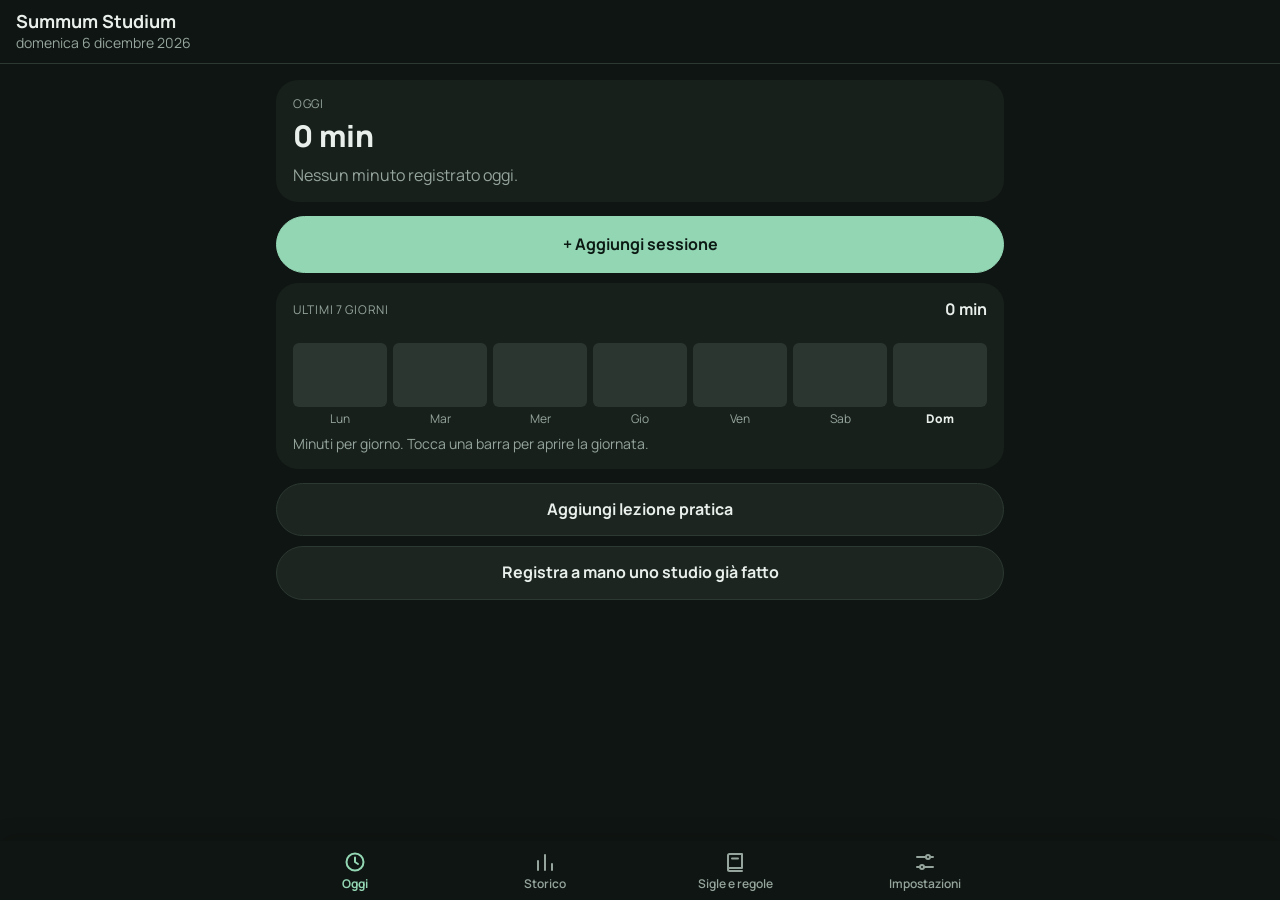
==== docs/index.html @ f5657cab "3.7.1: Chopin, Studio op. 25 n. 7 (9 frammenti nuovi con analisi); via metrica e priorità dall'inter" ====
<!doctype html>
<html lang="it" data-theme="scuro" data-stile="salvia">
<head>
<meta charset="utf-8">
<meta name="viewport" content="width=device-width, initial-scale=1, viewport-fit=cover">
<meta name="theme-color" content="#0f1216">
<meta name="mobile-web-app-capable" content="yes">
<meta name="apple-mobile-web-app-capable" content="yes">
<meta name="apple-mobile-web-app-status-bar-style" content="black-translucent">
<meta name="apple-mobile-web-app-title" content="Circuiti">
<meta name="description" content="Summum Studium: guida e registro dello studio al pianoforte a micro-circuiti.">
<link rel="manifest" href="manifest.webmanifest">
<link rel="icon" type="image/png" href="icon-192.png">
<link rel="apple-touch-icon" href="apple-touch-icon.png">
<title>Summum Studium</title>
<style>
@font-face{font-family:"Inter";font-style:normal;font-weight:100 900;font-display:swap;src:url([data-uri]) format("woff2")}
@font-face{font-family:"Source Serif 4";font-style:normal;font-weight:200 900;font-display:swap;src:url([data-uri]) format("woff2")}
@font-face{font-family:"Manrope";font-style:normal;font-weight:200 800;font-display:swap;src:url([data-uri]) format("woff2")}
@font-face{font-family:"Fraunces";font-style:normal;font-weight:100 900;font-display:swap;src:url([data-uri]) format("woff2")}
:root{
  --bg:#0f1216; --bg2:#171b21; --card:#1c2128; --line:#2c333d; --text:#eef1f5; --muted:#9aa4b2;
  --accent:#f2b84b; --accent-ink:#1a1405; --ok:#52c48a; --bad:#ef6b6b; --sig:#7cc4ff; --bb:#f2b84b;
  --shadow:0 10px 30px rgba(0,0,0,.45);
  color-scheme:dark;
}
:root[data-theme="chiaro"]{
  --bg:#f6f4ef; --bg2:#ffffff; --card:#ffffff; --line:#d9d4c9; --text:#14161a; --muted:#5d6470;
  --accent:#9a5b00; --accent-ink:#ffffff; --ok:#1d7a4a; --bad:#b42323; --sig:#0b5cad; --bb:#8a4b00;
  --shadow:0 10px 30px rgba(0,0,0,.15);
  color-scheme:light;
}
html{font-size:17px}
html[data-testo="grande"]{font-size:19px}
html[data-testo="molto"]{font-size:21px}
*{box-sizing:border-box}
body{margin:0;background:var(--bg);color:var(--text);font-family:system-ui,-apple-system,"Segoe UI",Roboto,sans-serif;line-height:1.45;-webkit-text-size-adjust:100%;overscroll-behavior-y:none}
button,input,select,textarea{font:inherit;color:inherit}
button{cursor:pointer}
h1,h2,h3,h4{margin:0;line-height:1.25}
.wrap{max-width:760px;margin:0 auto;padding:16px 16px calc(120px + env(safe-area-inset-bottom))}
.top{position:sticky;top:0;z-index:5;background:var(--bg);border-bottom:1px solid var(--line);padding:calc(10px + env(safe-area-inset-top)) 16px 10px;display:flex;align-items:center;gap:10px}
.top h1{font-size:var(--t-lg);flex:1}
.top .back{background:none;border:0;font-size:var(--t-2xl);padding:4px 10px 4px 0;line-height:1}
.sub{color:var(--muted);font-size:var(--t-sm)}
.muted{color:var(--muted)}
.small{font-size:var(--t-sm)}
.card{background:var(--card);border:1px solid var(--line);border-radius:14px;padding:14px 16px;margin:0 0 14px}
.label{font-size:var(--t-xs);text-transform:uppercase;letter-spacing:.06em;color:var(--muted)}
.big{font-size:var(--t-3xl);font-weight:700;margin:2px 0 6px}
.kv{list-style:none;margin:0;padding:0}
.kv li{display:flex;justify-content:space-between;gap:12px;padding:6px 0;border-top:1px solid var(--line)}
.kv li:first-child{border-top:0}
.btn{display:block;width:100%;border:1px solid var(--line);background:var(--bg2);border-radius:12px;padding:14px 16px;font-size:var(--t-md);font-weight:600;text-align:center;margin:0 0 10px}
.btn.primary{background:var(--accent);color:var(--accent-ink);border-color:var(--accent)}
.btn.xl{padding:18px 16px;font-size:var(--t-md)}
.btn.danger{color:var(--bad);border-color:var(--bad)}
.btn.inline{display:inline-block;width:auto;padding:10px 14px;margin:0 8px 8px 0}
.btn:disabled{opacity:.45}
.grid2{display:grid;grid-template-columns:1fr 1fr;gap:10px}
.grid2 .btn{margin:0}
.link{background:none;border:0;color:var(--sig);padding:6px 0;text-decoration:underline;text-underline-offset:3px}
.pill{font-size:var(--t-xs);border:1px solid var(--line);border-radius:99px;padding:2px 9px;color:var(--muted);white-space:nowrap}
.tag{display:inline-block;font-size:var(--t-xs);border:1px solid var(--line);border-radius:6px;padding:0 6px;margin-left:6px;color:var(--muted);vertical-align:middle}
.hint{border-left:3px solid var(--accent);padding:8px 12px;background:var(--bg2);border-radius:6px;margin:0 0 14px;font-size:var(--t-sm)}
/* testo catalogo */
.txt .line{display:block;margin:0 0 .45em}
.txt .line:last-child{margin-bottom:0}
.bb{color:var(--bb);font-weight:700;white-space:nowrap}
.sig{background:none;border:0;padding:0 1px;margin:0;color:var(--sig);font-weight:700;text-decoration:underline dotted;text-underline-offset:3px;font-size:inherit;line-height:inherit}
/* accordion */
details.acc{background:var(--card);border:1px solid var(--line);border-radius:14px;margin:0 0 14px;overflow:hidden}
details.acc>summary{list-style:none;display:flex;justify-content:space-between;align-items:center;gap:10px;padding:16px;font-weight:700;font-size:var(--t-md)}
details.acc>summary::-webkit-details-marker{display:none}
details.acc>summary::after{content:"▾";color:var(--muted);transition:transform .2s}
details.acc[open]>summary::after{transform:rotate(180deg)}
details.acc>summary .grow{flex:1}
.accbody{padding:0 12px 12px}
.prio{border-top:1px solid var(--line);padding:12px 4px 4px}
.prio h3{font-size:var(--t-md);display:flex;gap:10px;align-items:baseline}
.pn{display:inline-grid;place-items:center;min-width:1.7em;height:1.7em;border-radius:50%;background:var(--accent);color:var(--accent-ink);font-size:var(--t-sm);font-weight:800}
.why{margin:4px 0 8px;color:var(--muted);font-size:var(--t-sm)}
.fam{border:1px dashed var(--line);border-radius:10px;padding:6px 8px;margin:8px 0}
.famh{font-size:var(--t-sm);color:var(--muted);font-weight:600;padding:2px 2px 4px}
.frow{display:flex;align-items:stretch;gap:6px;border-radius:10px}
.frow+.frow{border-top:1px solid var(--line)}
.chk{display:grid;place-items:center;padding:0 6px}
.chk input{width:26px;height:26px;accent-color:var(--accent)}
.fbody{flex:1;text-align:left;background:none;border:0;padding:10px 4px}
.bat{color:var(--bb);margin-right:6px}
.todo{border-top:1px solid var(--line);padding:12px 4px}
details.sub2{border:1px solid var(--line);border-radius:10px;margin:0 0 10px;background:var(--bg2)}
details.sub2>summary{padding:10px 12px;font-weight:600;cursor:pointer}
details.sub2>div{padding:0 12px 12px}
/* sticky bottom bar */
.bar{position:fixed;left:0;right:0;bottom:0;z-index:6;background:var(--bg);border-top:1px solid var(--line);padding:10px 16px calc(10px + env(safe-area-inset-bottom))}
.bar .inner{max-width:760px;margin:0 auto}
.bar .btn{margin:0}
.row{display:flex;gap:10px}
.row>*{flex:1}
/* compose */
.circ{background:var(--card);border:1px solid var(--line);border-radius:14px;padding:12px;margin:0 0 14px}
.circh{display:flex;align-items:center;gap:10px;margin-bottom:8px}
.circh h3{flex:1}
.seg{display:inline-flex;border:1px solid var(--line);border-radius:10px;overflow:hidden}
.seg button{background:none;border:0;padding:8px 14px;font-weight:600}
.seg button.on{background:var(--accent);color:var(--accent-ink)}
.slot{display:flex;align-items:center;gap:8px;border-top:1px solid var(--line);padding:8px 0}
.slot .lab{font-weight:800;min-width:2.4em;color:var(--accent)}
.slot .nm{flex:1;min-width:0}
.slot .nm .t{display:block;font-size:var(--t-sm);color:var(--muted);white-space:nowrap;overflow:hidden;text-overflow:ellipsis}
.ib{background:var(--bg2);border:1px solid var(--line);border-radius:8px;min-width:38px;height:38px;font-size:var(--t-md)}
select.sel{background:var(--bg2);border:1px solid var(--line);border-radius:8px;padding:8px;max-width:100%}
/* run */
.runh{position:sticky;top:0;z-index:5;background:var(--bg);border-bottom:1px solid var(--line);padding:calc(8px + env(safe-area-inset-top)) 16px 8px}
.runh .l1{display:flex;align-items:center;gap:8px;font-weight:800;font-size:var(--t-md)}
.runh .l1 .grow{flex:1}
.runh .l2{font-size:var(--t-sm);color:var(--muted);margin-top:2px}
.runh .l3{font-size:var(--t-md);margin-top:1px}
.pos{display:flex;align-items:center;gap:6px;flex-wrap:wrap;margin-top:6px}
.chip{font-size:var(--t-xs);font-weight:700;border:1px solid var(--line);border-radius:6px;padding:1px 6px;color:var(--muted)}
.chip.done{background:var(--bg2);color:var(--text)}
.chip.cur{background:var(--accent);color:var(--accent-ink);border-color:var(--accent)}
.chip.drop{text-decoration:line-through;opacity:.5}
.dots{display:inline-flex;gap:5px;margin-left:auto}
.dot{width:12px;height:12px;border-radius:50%;border:2px solid var(--muted)}
.dot.done{background:var(--muted)}
.dot.cur{background:var(--accent);border-color:var(--accent)}
.timers{display:flex;align-items:center;gap:14px;margin-top:6px;font-variant-numeric:tabular-nums;font-size:var(--t-sm)}
.timers b{font-size:var(--t-md)}
.timers .paused{color:var(--bad)}
.repnum{font-size:var(--t-4xl);font-weight:800;line-height:1;margin:14px 0 4px;color:var(--accent)}
.repnum small{font-size:var(--t-sm);color:var(--muted);font-weight:600;margin-left:8px}
.instr{font-size:var(--t-xl);line-height:1.45;font-weight:500;margin:6px 0 16px}
.instr .vlabel{display:block;font-size:var(--t-xs);text-transform:uppercase;letter-spacing:.06em;color:var(--muted);margin:14px 0 4px;font-weight:600}
.diag{font-size:var(--t-md);color:var(--muted);margin:0 0 6px}
.toggles{display:flex;gap:10px;flex-wrap:wrap;margin:0 0 12px}
.tg{display:flex;align-items:center;gap:8px;border:1px solid var(--line);border-radius:10px;padding:10px 12px;background:var(--bg2);font-weight:600}
.tg input{width:22px;height:22px;accent-color:var(--accent)}
textarea,input[type=text],input[type=number],input[type=date]{width:100%;background:var(--bg2);border:1px solid var(--line);border-radius:10px;padding:12px;font-size:var(--t-md)}
textarea{min-height:80px;resize:vertical}
.fatto{font-size:var(--t-xl);padding:20px;border-radius:16px}
.sec{display:flex;gap:10px;margin-bottom:10px}
.sec .btn{margin:0;padding:10px;font-size:var(--t-sm)}
/* sheet & panel */
.ov{position:fixed;inset:0;background:rgba(0,0,0,.55);z-index:20;opacity:0;pointer-events:none;transition:opacity .2s}
.ov.on{opacity:1;pointer-events:auto}
.sheet{position:fixed;left:0;right:0;bottom:0;z-index:21;background:var(--bg2);border-radius:18px 18px 0 0;box-shadow:var(--shadow);max-height:88vh;overflow:auto;transform:translateY(105%);transition:transform .22s;padding:18px 16px calc(18px + env(safe-area-inset-bottom))}
.sheet{visibility:hidden;transition:transform .22s,visibility 0s .22s}
.sheet.on{transform:none;visibility:visible;transition:transform .22s}
.sheet .inner{max-width:760px;margin:0 auto}
.sheet h2{font-size:var(--t-lg);margin-bottom:12px}
.yn{display:flex;gap:10px;margin:8px 0 14px}
.yn button{flex:1;padding:18px;font-size:var(--t-lg);font-weight:700;border-radius:12px;border:2px solid var(--line);background:var(--card)}
.yn button.on.si{border-color:var(--ok);background:var(--ok);color:#fff}
.yn button.on.no{border-color:var(--bad);background:var(--bad);color:#fff}
.panel{position:fixed;top:0;right:0;bottom:0;z-index:22;width:min(92vw,440px);background:var(--bg2);box-shadow:var(--shadow);transform:translateX(105%);transition:transform .22s;overflow:auto;padding:calc(16px + env(safe-area-inset-top)) 18px 24px}
.panel{visibility:hidden;transition:transform .22s,visibility 0s .22s}
.panel.on{transform:none;visibility:visible;transition:transform .22s}
.panel .sg{font-size:var(--t-2xl);font-weight:800;color:var(--sig)}
.panel h3{font-size:var(--t-lg);margin:2px 0 14px}
.panel .lbl{font-size:var(--t-xs);text-transform:uppercase;letter-spacing:.06em;color:var(--muted);margin-top:14px}
.panel p{margin:4px 0;font-size:var(--t-md)}
.toast{position:fixed;left:50%;bottom:calc(150px + env(safe-area-inset-bottom));transform:translateX(-50%);background:var(--text);color:var(--bg);padding:10px 16px;border-radius:10px;z-index:30;font-weight:600;opacity:0;transition:opacity .25s;pointer-events:none;max-width:90vw;text-align:center}
.toast.on{opacity:1}
/* tables */
table.t{width:100%;border-collapse:collapse;font-size:var(--t-sm)}
table.t th,table.t td{text-align:left;padding:8px 6px;border-top:1px solid var(--line);vertical-align:top}
table.t th{color:var(--muted);font-weight:600;font-size:var(--t-xs)}
table.t td.n,table.t th.n{text-align:right;white-space:nowrap}
table.t tr.sub td{font-weight:700;background:var(--bg2)}
.tablewrap{overflow-x:auto}
.logi{border-top:1px solid var(--line);padding:8px 0;font-size:var(--t-sm)}
.logi b{color:var(--accent)}
.dayrow{display:block;width:100%;text-align:left;background:var(--card);border:1px solid var(--line);border-radius:12px;padding:12px 14px;margin:0 0 10px}
.dayrow .d{display:flex;justify-content:space-between;font-weight:700}
.chart{width:100%;height:auto;display:block;margin:6px 0}
.chart .ln{stroke:var(--accent);fill:none;stroke-width:2.5}
.chart .pt{fill:var(--accent)}
.chart .ax{stroke:var(--line)}
.chart text{fill:var(--muted);font-size:11px}
.field{margin:0 0 12px}
.field label{display:block;font-weight:600;margin-bottom:4px;font-size:var(--t-sm)}
.sigcard{border-top:1px solid var(--line);padding:12px 0}
.sigcard .sg{font-weight:800;color:var(--sig);font-size:var(--t-lg)}
.sigcard dl{margin:6px 0 0}
.sigcard dt{font-size:var(--t-xs);text-transform:uppercase;letter-spacing:.05em;color:var(--muted);margin-top:6px}
.sigcard dd{margin:0}
ol.fable{padding-left:1.2em}
ol.fable li{margin:0 0 8px}
/* lista statistiche (al posto della tabella) */
.st{border-top:1px solid var(--line);padding:10px 0;display:flex;gap:10px;align-items:flex-start}
.st .m{flex:1;min-width:0}
.st .v{font-weight:700;white-space:nowrap;text-align:right}
.st .d{font-size:var(--t-sm);color:var(--muted);margin-top:2px}
.sth{display:flex;justify-content:space-between;gap:12px;font-weight:700;padding:10px 0 4px;margin-top:6px;border-top:2px solid var(--line)}
.sth:first-child{border-top:0;margin-top:0}
.stt{display:flex;justify-content:space-between;gap:12px;font-weight:800;font-size:var(--t-lg);padding:12px 0 0;border-top:2px solid var(--line)}
/* scelta tipo sessione */
.choice{display:grid;grid-template-columns:1fr 1fr;gap:10px;margin-bottom:14px}
.choice button{border:2px solid var(--line);background:var(--card);border-radius:14px;padding:16px 12px;text-align:left}
.choice button b{display:block;font-size:var(--t-md)}
.choice button span{font-size:var(--t-sm);color:var(--muted)}
.choice button.on{border-color:var(--accent);background:color-mix(in srgb,var(--accent) 14%,var(--card))}
.optrow{display:flex;justify-content:space-between;align-items:center;gap:10px;padding:10px 0;border-top:1px solid var(--line)}
.optrow:first-of-type{border-top:0}
.blist label{display:flex;gap:12px;align-items:center;padding:12px 4px;border-top:1px solid var(--line);font-weight:600}
.blist label:first-child{border-top:0}
.blist input{width:24px;height:24px;accent-color:var(--accent)}
/* sessione libera */
.cur-b{font-size:var(--t-xl);font-weight:800;line-height:1.2;margin:18px 0 4px}
.bigclock{font-size:var(--t-5xl);font-weight:800;font-variant-numeric:tabular-nums;color:var(--accent);line-height:1.1}
.bgrid{display:grid;grid-template-columns:1fr;gap:10px;margin:18px 0}
.bgrid button{border:2px solid var(--line);background:var(--card);border-radius:14px;padding:16px;text-align:left;font-size:var(--t-md);font-weight:700;display:flex;justify-content:space-between;gap:10px}
.bgrid button.on{border-color:var(--accent);background:color-mix(in srgb,var(--accent) 16%,var(--card))}
.bgrid button small{font-weight:600;color:var(--muted);font-variant-numeric:tabular-nums}
.lslot{border-top:1px solid var(--line);padding:10px 0}
.lslot .row{align-items:center}
.kv li b,.sth span:last-child,.st .v{white-space:nowrap;flex:0 0 auto}
.kv li span{min-width:0}

/* ===================== versione 2 ===================== */
:root{--accent-soft:color-mix(in srgb,var(--accent) 14%,var(--card))}
button:focus-visible,a:focus-visible,input:focus-visible,select:focus-visible,textarea:focus-visible,summary:focus-visible{outline:3px solid var(--sig);outline-offset:2px}
.btn.dangerfill{background:var(--bad);border-color:var(--bad);color:#fff}
.btn.two{text-align:left;padding:12px 16px}
.btn.two b{display:block}
.btn.two span{display:block;font-size:var(--t-sm);font-weight:500;color:var(--muted);margin-top:2px}
.link.plain{padding:0;text-align:left;text-decoration:none;color:inherit}
.lead{margin:0 0 14px;color:var(--muted);font-size:var(--t-sm)}
.lead .link{padding:0}
.recap{margin:0 0 6px;padding:10px 12px;border-radius:10px;background:var(--bg2);border:1px dashed var(--line);font-size:var(--t-sm)}
.asktext{font-size:var(--t-md);margin:0 0 16px}
.cardh{display:flex;justify-content:space-between;align-items:center;gap:10px;margin-bottom:6px}
.empty{border:1px dashed var(--line);border-radius:14px;padding:22px 16px;text-align:center;margin:0 0 14px}
.empty b{display:block;font-size:var(--t-md);margin-bottom:4px}
.empty span{color:var(--muted);font-size:var(--t-sm)}
.fmeta{display:block;font-size:var(--t-sm);color:var(--muted);margin-top:2px}
.bignum{font-size:var(--t-2xl) !important;text-align:center;font-weight:700}
.stepb{flex:0 0 56px !important;height:56px;font-size:var(--t-2xl)}
/* barra delle schede */
.wrap.tabbed{padding-bottom:calc(150px + env(safe-area-inset-bottom))}
.tabwrap{position:fixed;left:0;right:0;bottom:0;z-index:6;background:var(--bg);border-top:1px solid var(--line);padding-bottom:env(safe-area-inset-bottom)}
.tabs{display:grid;grid-template-columns:repeat(4,1fr);max-width:760px;margin:0 auto}
.tabs button{background:none;border:0;padding:8px 2px 9px;display:flex;flex-direction:column;align-items:center;gap:3px;color:var(--muted);font-size:min(var(--t-xs),13px);font-weight:600;line-height:1.15;min-height:56px}
.tabs button svg{width:24px;height:24px;fill:none;stroke:currentColor;stroke-width:2;stroke-linecap:round;stroke-linejoin:round}
.tabs button.on{color:var(--accent)}
.tabs button.on span{font-weight:800}
.resume{display:flex;align-items:center;gap:10px;width:100%;max-width:760px;margin:0 auto;background:var(--accent-soft);border:0;border-bottom:1px solid var(--line);padding:10px 16px;text-align:left;font-weight:700;font-variant-numeric:tabular-nums}
.resume .grow{flex:1;min-width:0}
.resume .rgo{color:var(--accent);white-space:nowrap}
.rdot{width:10px;height:10px;border-radius:50%;background:var(--ok);flex:0 0 auto}
.rdot.off{background:var(--bad)}
/* passi della nuova sessione */
.steps{list-style:none;display:flex;gap:6px;margin:0 0 16px;padding:0;font-size:var(--t-sm);font-weight:600;color:var(--muted)}
.steps li{display:flex;align-items:center;gap:6px;flex:1;min-width:0;padding-bottom:8px;border-bottom:3px solid var(--line)}
.steps li span{display:inline-grid;place-items:center;min-width:1.6em;height:1.6em;border-radius:50%;border:2px solid currentColor;font-size:var(--t-xs)}
.steps li.cur{color:var(--text);border-color:var(--accent)}
.steps li.cur span{background:var(--accent);border-color:var(--accent);color:var(--accent-ink)}
.steps li.done{color:var(--ok);border-color:var(--ok)}
.barnote{margin:0 0 8px;font-size:var(--t-sm);color:var(--muted);text-align:center}
.seg.wide{display:flex;margin:0 0 14px}
.seg.wide button{flex:1;padding:11px 8px}
.seg.small button{padding:6px 9px;font-size:var(--t-sm)}
/* home */
.card.now{border-color:var(--accent);background:var(--accent-soft)}
.nowpos{margin:4px 0 2px;font-weight:700;font-size:var(--t-md)}
.bars{display:grid;grid-template-columns:repeat(7,1fr);gap:6px;align-items:end}
.barcol{background:none;border:0;padding:0;display:flex;flex-direction:column;align-items:center;gap:3px;min-width:0}
.barv{font-size:var(--t-xs);color:var(--muted);height:1.1em;font-variant-numeric:tabular-nums}
.bartrack{width:100%;height:64px;background:var(--bg2);border-radius:6px;display:flex;align-items:flex-end;overflow:hidden}
.barfill{display:block;width:100%;background:var(--muted);border-radius:6px 6px 0 0}
.bard{font-size:var(--t-xs);color:var(--muted);text-transform:capitalize}
.barcol.today .barfill{background:var(--accent)}
.barcol.today .bard{color:var(--text);font-weight:800}
.wbar{height:6px;background:var(--bg2);border-radius:3px;margin-top:3px}
.wbar div{height:6px;background:var(--accent);border-radius:3px}
/* esecuzione */
.runh.paused{border-bottom-color:var(--bad)}
.pausebtn{margin-left:auto;padding:0 12px}
.runh.paused .pausebtn{background:var(--bad);border-color:var(--bad);color:#fff;font-weight:700}
.runh.paused .timers b{color:var(--bad)}
.pausebar{display:flex;justify-content:space-between;align-items:center;gap:10px;width:100%;margin:12px 0 0;padding:12px 14px;border-radius:12px;border:2px solid var(--bad);background:color-mix(in srgb,var(--bad) 14%,var(--bg));text-align:left}
.pausebar b{color:var(--bad);font-size:var(--t-md);white-space:nowrap}
.pausebar span{font-size:var(--t-sm);text-align:right}
.prog{height:4px;background:var(--bg2);border-radius:2px;margin-top:8px;overflow:hidden}
.prog span{display:block;height:4px;background:var(--accent);border-radius:2px}
.timers{flex-wrap:wrap;row-gap:4px}
.fatto small{display:block;font-size:var(--t-sm);font-weight:600;opacity:.8;margin-top:2px;line-height:1.25}
.fatto{padding:14px 16px}
.tg small{display:block;font-size:var(--t-xs);font-weight:500;color:var(--muted)}
.tgt{display:flex;flex-wrap:wrap;gap:4px 12px;align-items:baseline;width:100%;text-align:left;background:var(--bg2);border:1px solid var(--line);border-radius:10px;padding:8px 12px;margin:2px 0 8px;font-size:var(--t-sm);color:var(--muted)}
.tgt b{color:var(--text);font-size:var(--t-md);font-variant-numeric:tabular-nums}
.chart .tg{stroke:var(--sig);stroke-dasharray:4 4;stroke-width:1.5}
.chart text.tglab{fill:var(--sig)}
/* impostazioni */
.brow{display:flex;align-items:center;gap:8px;width:100%;background:none;border:0;border-top:1px solid var(--line);padding:12px 2px;text-align:left;font-weight:600}
.brow .grow{flex:1;min-width:0}
.brow .tag{margin-left:0}
.news{padding-left:1.1em;margin:0 0 16px}
.news li{margin:0 0 10px}
.stat3>div{min-width:0}
.statv{font-size:var(--t-lg);font-weight:700}
.hint .link{padding:2px 0}
@media (prefers-reduced-motion:reduce){.sheet,.panel,.ov,.toast{transition:none !important}}

.toast{bottom:auto;top:calc(64px + env(safe-area-inset-top));box-shadow:var(--shadow)}
.progrow{display:flex;align-items:center;gap:10px;margin-top:8px;font-size:var(--t-xs);color:var(--muted);white-space:nowrap}
.progrow .prog{flex:1;margin-top:0}
.dayrow .d{gap:10px}
.dayrow .d>span:last-child{white-space:nowrap;flex:0 0 auto}
.dayrow .d>span:first-child{min-width:0}
/* l'impostazione «Dimensione del testo» ingrandisce i contenuti; le parti fisse (intestazioni, barre) crescono poco,
   così su schermi piccoli resta spazio per l'istruzione della Rep */
.bartrack{background:color-mix(in srgb,var(--muted) 16%,transparent)}
.optrow{flex-wrap:wrap}
.optrow>span{flex:1 1 7em;min-width:0}
.optrow .seg{flex:0 0 auto}
.steps{font-size:min(var(--t-sm),14.5px)}
.runh .l1{font-size:min(var(--t-md),18px)}
.runh .l2{font-size:min(var(--t-sm),15px)}
.runh .l3{font-size:min(var(--t-md),18px)}
.timers{font-size:min(var(--t-sm),17px)}
.timers b{font-size:min(var(--t-md),19px)}
.sec .btn{font-size:min(var(--t-sm),17px)}
.fatto{font-size:min(var(--t-xl),28px)}
.fatto small{font-size:min(var(--t-sm),15px)}
.seg.small button{font-size:min(var(--t-sm),14px);white-space:nowrap}
.cardh{flex-wrap:wrap}
.resume{font-size:min(var(--t-md),17px)}
@media (max-height:700px){.repnum{font-size:var(--t-3xl);margin-top:10px}}
.pausebtn{font-size:min(var(--t-md),16px)}

/* ---- metodo v3 ---- */
.choice button{padding:14px 12px}
.avv{margin:0 0 10px}
.vrow{display:flex;justify-content:space-between;align-items:baseline;gap:10px;flex-wrap:wrap;font-size:var(--t-sm);color:var(--muted);margin:2px 0 6px}
.vrow b{color:var(--text)}
.vrow .link{padding:2px 0;font-size:var(--t-sm)}
.vbox{display:flex;align-items:center;gap:10px;border:1px solid var(--line);border-radius:12px;padding:10px 12px;margin:0 0 14px;background:var(--bg2)}
.vbox>div{flex:1;min-width:0}
.vbox b{display:block;font-size:var(--t-md);margin-top:2px}
.vbox small{display:block;font-size:var(--t-sm);color:var(--muted)}
.vbox .btn.inline{margin:0;flex:0 0 auto}
.errs{display:grid;gap:6px;margin:6px 0 4px}
.errs button{display:block;text-align:left;border:1px solid var(--line);background:var(--card);border-radius:12px;padding:10px 12px;font-size:var(--t-md)}
.errs button small{display:block;font-size:var(--t-xs);color:var(--muted);margin-top:2px;letter-spacing:.03em}
.errs button.on{border-color:var(--accent);background:color-mix(in srgb,var(--accent) 14%,var(--card))}
.livs{display:grid;gap:6px;margin:0 0 12px}
.livs button{display:flex;align-items:baseline;gap:12px;text-align:left;border:1px solid var(--line);background:var(--card);border-radius:12px;padding:10px 14px}
.livs button b{font-size:var(--t-lg);min-width:1.2em}
.livs button small{font-size:var(--t-sm);color:var(--muted)}
.livs button.on{border-color:var(--accent);background:color-mix(in srgb,var(--accent) 14%,var(--card))}
.rrow{display:flex;align-items:center;gap:10px;padding:10px 0;border-top:1px solid var(--line)}
.rrow .m{flex:1;min-width:0;font-size:var(--t-md)}
.seg.voti{flex:0 0 auto}
.seg.voti button{padding:8px 13px;min-width:2.6em}
.instr details.sub2{font-size:var(--t-md);font-weight:400;margin-top:12px}
.card.due{border-color:var(--accent)}
.card.due .link{padding:0;font-size:var(--t-sm)}
.sheet .optrow .seg button{text-transform:capitalize}

/* ---- brani nuovi, editor ---- */
.dots .dot.opt{opacity:.45}
.dots .dot.opt.done,.dots .dot.opt.cur{opacity:1}
.accbody .todo .row .btn{margin-bottom:0}
/* 3.2: voto in decimi */
input.vin{width:5.5em;flex:0 0 auto;font-size:var(--t-lg);text-align:center;font-weight:700;padding:8px 6px}
.row input.vin{flex:1 1 0;min-width:0;width:0;font-size:var(--t-2xl);height:56px}
.famrec{font-size:var(--t-xs);color:var(--muted);text-transform:uppercase;letter-spacing:.04em;border-top:1px dashed var(--line);margin:6px 0 2px;padding:6px 2px 2px}
.rif{margin:4px 0 12px}
/* 3.5: scelta della variante */
.sigrow{display:flex;flex-wrap:wrap;gap:6px;margin:6px 0 10px}
.sigpick{display:flex;flex-direction:column;align-items:flex-start;gap:1px;border:1px solid var(--line);background:var(--bg2);border-radius:10px;padding:7px 10px;min-width:84px;text-align:left;color:var(--text)}
.sigpick b{font-size:var(--t-sm);font-weight:800}
.sigpick span{font-size:var(--t-xs);color:var(--muted)}
.sigpick.on{background:var(--accent);border-color:var(--accent);color:var(--accent-ink)}
.sigpick.on span{color:var(--accent-ink)}
.errsug{margin:4px 0 8px}
.errsug>span{font-size:var(--t-sm)}
.btn.dropb{font-weight:600}
.btn.dropb small{display:block;font-size:var(--t-sm);font-weight:500;color:var(--muted);margin-top:2px}
/* 3.6: istruzioni chiuse, avvisi in una riga */
details.instrd{margin:6px 0 12px}
details.instrd>div.instr{font-size:var(--t-md);line-height:1.5;font-weight:400;margin:0}
details.avv>summary{color:var(--accent);font-weight:600}
.circh{flex-wrap:wrap}
.circh h3{flex:1 1 100%}
.circh .seg button{padding:8px 12px}
/* 3.7: frammenti nuovi e consolidati */
.frow .btn.cons{align-self:center;margin:0;padding:6px 12px;font-size:var(--t-sm);flex:0 0 auto}
.card.nt .fbody{padding:0;width:100%}
.card.nt .fmeta{margin:0 0 2px}
.tg.st{margin-bottom:6px;font-weight:500}
.tg.st input{flex:0 0 auto}
.sugg{margin:-4px 0 12px;padding:10px 12px;border:1px solid var(--line);border-radius:10px;background:var(--bg2)}
.sugg p{margin:4px 0 8px;font-size:var(--t-sm)}
.sugg .sigrow{margin:0}

/* ===================== versione 2.1: dimensioni e stili ===================== */
/* Dimensioni: testo di base più piccolo e titoli meno ingombranti; in più la misura «piccolo». */
html{font-size:16px}
html[data-testo="piccolo"]{font-size:14px}
html[data-testo="grande"]{font-size:18px}
html[data-testo="molto"]{font-size:20px}
:root{
  /* Scala tipografica: tutti i testi dell'app usano uno di questi nove gradini (12, 14, 16, 18, 20, 24, 30, 36, 48 px alla misura normale). */
  --t-xs:.75rem; --t-sm:.875rem; --t-md:1rem; --t-lg:1.125rem; --t-xl:1.25rem; --t-2xl:1.5rem; --t-3xl:1.875rem; --t-4xl:2.25rem; --t-5xl:3rem;
  --font:system-ui,-apple-system,"Segoe UI",Roboto,sans-serif; --font-head:var(--font); --font-ui:var(--font);
  --r-card:14px; --r-btn:12px; --r-field:10px; --r-sm:8px;
  --w-head:800; --w-btn:600; --w-instr:500; --lh-instr:1.5;
}
body{font-family:var(--font)}
h1,h2,h3,h4,.big,.repnum,.cur-b,.statv,.nowpos,.panel .sg,.sth,.stt{font-family:var(--font-head)}
.btn,.seg button,.tabs button,.ib,select,input,textarea,.label,.pill,.tag,.chip,.steps,.timers,.bigclock,.barv,.bard,.resume,.panel .lbl,.sigcard dt,.instr .vlabel,.link,.barnote,.fmeta,.sub{font-family:var(--font-ui)}
.top h1{font-size:var(--t-lg)}
.big{font-size:var(--t-3xl);font-weight:var(--w-head)}
.repnum{font-size:var(--t-4xl);font-weight:var(--w-head);margin:12px 0 4px}
.repnum small{font-size:var(--t-sm)}
.instr{font-size:var(--t-xl);line-height:var(--lh-instr);font-weight:var(--w-instr);margin-top:8px}
.cur-b{font-size:var(--t-xl);font-weight:var(--w-head)}
.bigclock{font-size:var(--t-5xl);font-weight:700}
.fatto{font-size:var(--t-xl)}
.btn{font-weight:var(--w-btn)}
.btn.xl{font-size:var(--t-md);padding:16px}
.panel .sg{font-size:var(--t-2xl)}
.panel p{font-size:var(--t-md)}
.yn button{font-size:var(--t-lg);padding:16px}
.bignum{font-size:var(--t-2xl) !important}
.statv{font-size:var(--t-lg)}
.sheet h2{font-size:var(--t-lg)}
.runh .l1{font-weight:700}
.slot .lab,.pn,.chip,.tabs button.on span{font-weight:700}
@media (max-height:700px){.repnum{font-size:var(--t-3xl);margin-top:8px}}
/* forme */
.card,details.acc,.circ,.empty,.choice button,.bgrid button,.dayrow,.btn.two{border-radius:var(--r-card)}
.btn,.yn button{border-radius:var(--r-btn)}
.fatto{border-radius:var(--r-btn)}
.pausebar,.recap,.tg,details.sub2,textarea,input[type=text],input[type=number],input[type=date],.tgt,.fam,.hint,select.sel{border-radius:var(--r-field)}
.seg,.ib{border-radius:var(--r-sm)}

/* ---------- Essenziale: Inter, bianco e nero, un solo colore per i collegamenti ---------- */
:root[data-stile="essenziale"]{
  --font:"Inter",system-ui,sans-serif; --r-card:10px; --r-btn:10px; --r-field:8px; --r-sm:8px; --w-head:700; --w-instr:450;
  --bg:#0b0c0e; --bg2:#15161a; --card:#131417; --line:#292b31; --text:#f3f4f6; --muted:#9a9ea8;
  --accent:#f3f4f6; --accent-ink:#0b0c0e; --ok:#4cc38a; --bad:#ff6b6b; --sig:#7fb2ff; --bb:#f3f4f6;
}
:root[data-stile="essenziale"][data-theme="chiaro"]{
  --bg:#ffffff; --bg2:#f4f4f6; --card:#ffffff; --line:#e2e3e8; --text:#111214; --muted:#666a74;
  --accent:#111214; --accent-ink:#ffffff; --ok:#18794e; --bad:#c62828; --sig:#1a5fd0; --bb:#111214;
}
[data-stile="essenziale"] .bat,[data-stile="essenziale"] .bb{font-weight:700}
[data-stile="essenziale"] h1,[data-stile="essenziale"] .big,[data-stile="essenziale"] .repnum,[data-stile="essenziale"] .cur-b{letter-spacing:-.015em}
[data-stile="essenziale"] .label{letter-spacing:.05em}

/* ---------- Spartito: carta e inchiostro, testo con le grazie come in un'edizione musicale ---------- */
:root[data-stile="spartito"]{
  --font:"Source Serif 4",Georgia,"Times New Roman",serif; --font-head:var(--font); --font-ui:"Inter",system-ui,sans-serif;
  --r-card:4px; --r-btn:4px; --r-field:4px; --r-sm:4px; --w-head:650; --w-btn:600; --w-instr:400; --lh-instr:1.45;
  --bg:#16130f; --bg2:#1f1b15; --card:#1c1813; --line:#3b342a; --text:#efe7d8; --muted:#a99e8b;
  --accent:#e6d3ad; --accent-ink:#231d14; --ok:#7fc08f; --bad:#ef8a80; --sig:#a3bfee; --bb:#e3a58f;
}
:root[data-stile="spartito"][data-theme="chiaro"]{
  --bg:#f4efe4; --bg2:#fbf8f1; --card:#fbf8f1; --line:#d6ccb9; --text:#221d16; --muted:#6b6254;
  --accent:#7b1e2b; --accent-ink:#fff8ee; --ok:#2f6b3f; --bad:#a32222; --sig:#1d4e89; --bb:#7b1e2b;
}
[data-stile="spartito"] body{font-size:1.04rem}
[data-stile="spartito"] .instr{font-size:calc(var(--t-xl)*1.06)}
[data-stile="spartito"] .label,[data-stile="spartito"] .panel .lbl,[data-stile="spartito"] .sigcard dt{letter-spacing:.09em;font-size:var(--t-xs);font-weight:600}
[data-stile="spartito"] .repnum{font-style:italic}
[data-stile="spartito"] .btn{letter-spacing:.01em}
[data-stile="spartito"] .card,[data-stile="spartito"] details.acc,[data-stile="spartito"] .circ{box-shadow:0 1px 0 var(--line)}

/* ---------- Salvia: morbido e arrotondato, verde, senza bordi duri ---------- */
:root[data-stile="salvia"]{
  --font:"Manrope",system-ui,sans-serif; --r-card:22px; --r-btn:999px; --r-field:14px; --r-sm:999px; --w-head:800; --w-btn:700; --w-instr:500;
  --bg:#0f1512; --bg2:#1c2520; --card:#18201c; --line:#2c3832; --text:#e9f0ec; --muted:#95a59d;
  --accent:#93d6b4; --accent-ink:#0c1a14; --ok:#6fcf97; --bad:#f08a8a; --sig:#93cbe9; --bb:#93d6b4;
}
:root[data-stile="salvia"][data-theme="chiaro"]{
  --bg:#eef3ee; --bg2:#f7faf7; --card:#ffffff; --line:#d3dcd5; --text:#16201b; --muted:#5a6860;
  --accent:#2c6a51; --accent-ink:#ffffff; --ok:#2f7d4f; --bad:#b3362e; --sig:#1f5f8b; --bb:#2c6a51;
}
[data-stile="salvia"] .card,[data-stile="salvia"] details.acc,[data-stile="salvia"] .circ,[data-stile="salvia"] .dayrow{border-color:transparent}
[data-stile="salvia"] .card.now{border-color:var(--accent)}
[data-stile="salvia"] .fatto{border-radius:26px}
[data-stile="salvia"] .ib{min-width:40px;height:40px}
[data-stile="salvia"] .pausebtn,[data-stile="salvia"] .stepb{border-radius:14px}
[data-stile="salvia"] .seg button{padding-left:16px;padding-right:16px}
[data-stile="salvia"] .seg.small button{padding-left:10px;padding-right:10px}
[data-stile="salvia"] .chip,[data-stile="salvia"] .tag{border-radius:999px;padding-left:8px;padding-right:8px}
[data-stile="salvia"] .tabwrap,[data-stile="salvia"] .bar{border-top-color:transparent;box-shadow:0 -6px 20px rgba(0,0,0,.12)}

/* ---------- Inchiostro: titoli grandi con carattere, bottoni pieni, accento vermiglio ---------- */
:root[data-stile="inchiostro"]{
  --font:"Inter",system-ui,sans-serif; --font-head:"Fraunces",Georgia,serif; --font-ui:"Inter",system-ui,sans-serif;
  --r-card:2px; --r-btn:2px; --r-field:2px; --r-sm:2px; --w-head:650; --w-btn:650; --w-instr:450;
  --bg:#111110; --bg2:#1c1b19; --card:#161614; --line:#35332e; --text:#f5f1e8; --muted:#a6a094;
  --accent:#ff7d54; --accent-ink:#1c0d06; --ok:#74c98b; --bad:#ff7b7b; --sig:#9ab6ff; --bb:#ff7d54;
}
:root[data-stile="inchiostro"][data-theme="chiaro"]{
  --bg:#fffdf8; --bg2:#f4f0e7; --card:#fffdf8; --line:#d2ccbe; --text:#151514; --muted:#5f5b53;
  --accent:#c8431e; --accent-ink:#ffffff; --ok:#256b3a; --bad:#b3261e; --sig:#2b50aa; --bb:#c8431e;
}
[data-stile="inchiostro"] .btn.primary{background:var(--text);border-color:var(--text);color:var(--bg)}
[data-stile="inchiostro"] .top h1{font-size:var(--t-xl)}
[data-stile="inchiostro"] .big{font-size:calc(var(--t-3xl)*1.1)}
[data-stile="inchiostro"] .repnum{font-size:calc(var(--t-4xl)*1.1)}
[data-stile="inchiostro"] .card,[data-stile="inchiostro"] details.acc,[data-stile="inchiostro"] .circ{border-width:0;border-top:2px solid var(--text);background:transparent;padding-left:2px;padding-right:2px}
[data-stile="inchiostro"] details.acc{padding:0}
[data-stile="inchiostro"] .card.now{border:2px solid var(--accent);padding:14px 14px;background:var(--accent-soft)}
[data-stile="inchiostro"] .label{letter-spacing:.07em;font-weight:700;color:var(--text)}
[data-stile="inchiostro"] .dayrow{background:transparent;border-width:0 0 1px;border-radius:0;padding-left:2px;padding-right:2px}
[data-stile="inchiostro"] .top{border-bottom:2px solid var(--text)}

/* scelta dello stile nelle Impostazioni */
.stili{display:grid;grid-template-columns:1fr 1fr;gap:10px;margin-top:10px}
.stile{border:2px solid var(--line);border-radius:12px;padding:0;overflow:hidden;text-align:left;background:none;display:flex;flex-direction:column}
.stile.on{border-color:var(--accent);box-shadow:0 0 0 2px var(--accent)}
.stile .sw{display:block;padding:12px 12px 10px}
.stile .sw b{display:block;font-size:var(--t-xl);line-height:1.1}
.stile .sw i{display:block;font-style:normal;font-size:var(--t-xs);margin-top:4px;opacity:.75}
.stile .sw u{display:inline-block;text-decoration:none;margin-top:8px;padding:3px 10px;font-size:var(--t-xs);font-weight:700}
.stile .nm{display:block;padding:8px 12px;font-weight:700;font-size:var(--t-sm);border-top:1px solid var(--line);color:var(--text);font-family:var(--font-ui)}
.stile .nm small{display:block;font-weight:500;color:var(--muted);font-size:var(--t-xs)}

</style>
</head>
<body>
<div id="app"></div>
<div id="ov" class="ov"></div>
<div id="sheet" class="sheet" role="dialog" aria-modal="true"></div>
<aside id="panel" class="panel" role="dialog" aria-label="Sigla"></aside>
<div id="toast" class="toast" role="status"></div>
<script>
const CATALOGO = {"versione": 3, "fonte": "Analisi di Fable, «Op. 111, I movimento — lavoro motorio per passaggio» (10/11/2026), Henle", "brani": [{"id": "op111", "nome": "Beethoven, Sonata op. 111, I movimento", "completo": true, "fonte": "Analisi di Fable, «Op. 111, I movimento — lavoro motorio per passaggio» (10/11/2026), Henle", "priorita": [{"n": 1, "nome": "Semicrome parallele a due mani", "perche": "È esattamente il difetto indicato."}, {"n": 2, "nome": "Semicrome contro ottave (2:1)", "perche": "Coordinazione tra le mani."}, {"n": 3, "nome": "Sinistra continua", "perche": "È la mano che rende opaco l'insieme."}, {"n": 4, "nome": "Posizioni collegate da un salto", "perche": "Precisione tattile."}, {"n": 5, "nome": "Due voci e trilli nella stessa mano", "perche": "Indipendenza dentro la mano."}, {"n": 6, "nome": "Salti, ottave, accordi", "perche": "Con la tua apertura è la famiglia meno critica. Carico più alto per mano e avambraccio."}, {"n": 7, "nome": "Gruppi irregolari e passi lenti", "perche": "Non dipendono dalla velocità."}], "definizioni": {"priorita": "Organizzazione dei passaggi: i 7 gruppi di Fable, in ordine di urgenza (1 = più urgente).", "famiglia": "Frammenti con tecniche simili, che si lavorano con lo stesso metodo (es. 56-57 e 132-133). Un frammento con famiglia null non ha frammenti simili."}, "metrica": "tempo"}, {"id": "op111-2", "nome": "Beethoven, Sonata op. 111, II movimento (Arietta)", "completo": true, "fonte": "«Op. 111, II movimento (Arietta) — lavoro motorio per passaggio» (11/11/2026), Henle", "priorita": [{"n": 1, "nome": "Velocità in forte (Var. III e arpeggi col pedale)", "perche": "Tutti e due i tuoi difetti al massimo: è la variazione più veloce e in f il suono tende a indurirsi. I MAX 63-67 a matita dicono che è sotto tempo."}, {"n": 2, "nome": "Biscrome leggere in pp nell'acuto", "perche": "Velocità e suono insieme: nove note per tempo, uguali e udibili, in pp. È il punto in cui una mano irrigidita si sente subito."}, {"n": 3, "nome": "Tremolo grave in pp sotto accordi sincopati", "perche": "Problema soprattutto di suono: tremolo pp nel registro grave senza ronzio, accordi che entrano dopo la pausa con tutte le note insieme."}, {"n": 4, "nome": "Trilli lunghi con melodia nella stessa mano", "perche": "Suono e resistenza: il trillo deve restare pp e continuo sotto il canto. Carico alto sui muscoli piccoli della mano."}, {"n": 5, "nome": "Melodia sopra un accompagnamento continuo", "perche": "Suono: equilibrio tra canto e terzine di biscrome della sinistra, che devono restare uniformi e sotto."}, {"n": 6, "nome": "Figure puntate a mani alternate (Var. II)", "perche": "Precisione ritmica e coordinazione a velocità media. Meno esposta alla velocità finale."}, {"n": 7, "nome": "Canto ad accordi e passi lenti", "perche": "Non dipendono dalla velocità: il lavoro è di suono (voce superiore, simultaneità, legato), meglio fatto in Rep 4 che con vincoli motori."}], "definizioni": {"priorita": "Organizzazione dei passaggi: 7 gruppi in ordine di urgenza (1 = più urgente). Le priorità dell'Arietta sono proprie del II movimento.", "famiglia": "Frammenti con tecniche simili, che si lavorano con lo stesso metodo. Un frammento con famiglia null non ha frammenti simili."}, "metrica": "suono"}, {"id": "mephisto", "nome": "Liszt, Mephisto Valzer n. 1", "completo": true, "fonte": "«Mephisto Valzer n. 1 — lavoro motorio per passaggio» (11/11/2026), Peters (ed. Sauer)", "priorita": [{"n": 1, "nome": "Salti rapidi di accordi e ottave, a due mani", "perche": "È il primo difetto che indichi. Qui il salto è a tempo pieno, spesso in tutte e due le mani insieme e senza una nota d'appoggio: l'atterraggio corto o lungo si sente subito."}, {"n": 2, "nome": "Ottave e accordi ribattuti in f e ff (resistenza)", "perche": "È il secondo difetto. Sono i passi lunghi in cui l'avambraccio non ha pause: la rigidità compare dopo poche battute e si accumula fino alla fine della sezione."}, {"n": 3, "nome": "Salti di una mano mentre l'altra resta regolare", "perche": "Stesso difetto dei salti, ma a carico di una mano sola (di solito la sinistra: basso, accordo, melodia), mentre l'altra ha una figura che non deve risentirne."}, {"n": 4, "nome": "Ribattuti e tremoli a bassa e media dinamica (rilascio)", "perche": "La rigidità di solito nasce qui, a p e mf, prima che nei ff: l'avambraccio resta contratto tra un ribattuto e l'altro. Si lavora il rimbalzo, non la forza."}, {"n": 5, "nome": "Volate, figure spezzate, mani alternate e cadenze", "perche": "Uniformità e chiarezza nelle figure veloci. Non è tra i difetti che hai indicato, quindi viene dopo; alcune (525, 813) restano tra i punti più difficili del brano."}, {"n": 6, "nome": "Passi leggeri a p e pp: Presto, scherzando, staccato", "perche": "Figure piccole e rapide vicino al tasto. Rischio di rigidità basso; il lavoro è sull'uguaglianza e sulla simultaneità dei bicordi."}, {"n": 7, "nome": "Cantabile e passi lenti", "perche": "Non dipendono dalla velocità. Il lavoro motorio riguarda il legato delle ottave a p, i salti lenti della sinistra e il controllo del pp."}], "definizioni": {"priorita": "Organizzazione dei passaggi: 7 gruppi in ordine di urgenza (1 = più urgente).", "famiglia": "Frammenti con tecniche simili, che si lavorano con lo stesso metodo. Un frammento con famiglia null non ha frammenti simili."}, "metrica": "tempo", "resistenza": [2]}, {"id": "scriabin28", "nome": "Scriabin, Fantasia op. 28", "completo": true, "fonte": "Analisi di Claude, «Fantasia op. 28 — lavoro motorio per passaggio» (11/11/2026), Peters (ed. Philipp)", "priorita": [{"n": 1, "nome": "Canto e parti interne nella stessa mano", "perche": "È il tuo difetto nella forma più diretta: il colore nasce da quanto il canto si stacca dalle parti interne suonate dalla stessa mano, e il pedale non lo corregge."}, {"n": 2, "nome": "Canto sopra accordi ribattuti nel ff-fff", "perche": "È dove il suono si indurisce più facilmente: molte note, ripetute, forti. È anche il carico più alto per mano e avambraccio."}, {"n": 3, "nome": "Arpeggi larghi della sinistra sotto il canto", "perche": "Fanno il fondo del colore: basso che risuona, note interne che si spengono. Con la tua decima l'estensione non è il problema; lo è l'uguaglianza a mezza voce."}, {"n": 4, "nome": "Figurazioni rapide e cascate", "perche": "È il materiale che decade per primo se il lavoro tecnico si ferma; e qui la leggerezza è già una questione di suono."}, {"n": 5, "nome": "Accordi f-ff con salti", "perche": "Suono pieno senza durezza e precisione tattile; passaggi brevi e meno frequenti."}, {"n": 6, "nome": "Marcia e passaggio cromatico", "perche": "Ritmo puntato e accordi a tempo veloce: tenuta tecnica più che colore."}, {"n": 7, "nome": "Quintine e terzine del Moderato", "perche": "Gruppi irregolari a tempo lento: uguaglianza e leggerezza, poco rischio."}], "definizioni": {"priorita": "Organizzazione dei passaggi: i 7 gruppi dell'analisi, in ordine di urgenza (1 = più urgente).", "famiglia": "Frammenti con tecniche simili, che si lavorano con lo stesso metodo (es. 55-63 e 133-140). Un frammento con famiglia null non ha frammenti simili."}, "metrica": "suono"}, {"id": "nabucco", "nome": "Verdi, Nabucco: Sinfonia e concertato «S'appressan gl'istanti»", "completo": true, "fonte": "Analisi di Claude, «Nabucco (Sinfonia e «S'appressan gl'istanti») — lavoro motorio per passaggio» (12/11/2026), Ricordi (riduzione per canto e pianoforte, 42312)", "priorita": [{"n": 1, "nome": "Voce sopra le sestine della sinistra", "perche": "È il compito nuovo nella forma più carica: canti, la sinistra non si ferma mai e la destra porta un'altra linea. Se la voce cede, cede tutto."}, {"n": 2, "nome": "Voce sopra accordi ribattuti in terzine e rulli", "perche": "Stesso compito con un accompagnamento più semplice; qui si decide l'indipendenza ritmica della voce (puntati contro terzine, attacchi in levare dopo le pause)."}, {"n": 3, "nome": "Ribattuti leggeri con il canto nella stessa mano", "perche": "È il passo più difficile della Sinfonia: tre strati divisi tra le mani, ribattuti a semicrome pp, canto che deve sentirsi."}, {"n": 4, "nome": "Salti della sinistra tra basso e accordo", "perche": "Dai difetti che mi hai indicato per il Mephisto: salti imprecisi. Qui la sinistra salta a ogni battuta per pagine intere."}, {"n": 5, "nome": "Accordi e ottave ff, resistenza", "perche": "L'altro difetto del Mephisto: accordi e ottave che si irrigidiscono. Più stretto, lettera E e ff dell'Allegro sono il carico più alto per l'avambraccio."}, {"n": 6, "nome": "Volate, arpeggi spezzati e tremoli", "perche": "Uniformità e coordinazione a mani unite (il difetto dell'op. 111). Passaggi brevi, ma decadono per primi."}, {"n": 7, "nome": "Staccato p, corale e canto dell'Andantino", "perche": "Non dipendono dalla velocità: simultaneità degli accordi a p, legato del canto senza pedale."}], "definizioni": {"priorita": "Organizzazione dei passaggi: 7 gruppi in ordine di urgenza (1 = più urgente). Le battute della Sinfonia e del concertato si contano da 1 in ciascun estratto.", "famiglia": "Frammenti con tecniche simili, che si lavorano con lo stesso metodo. Un frammento con famiglia null non ha frammenti simili."}, "metrica": "tempo", "stato": "nuovo"}, {"id": "rach39-6", "nome": "Rachmaninov, Études-tableaux op. 39 n. 6", "completo": true, "fonte": "Divisione in frammenti di Alessandro (21/11/2026); analisi di Claude dalla partitura Henle (Études-tableaux op. 39, pp. 64-69), da verificare al pianoforte.", "priorita": [{"n": 1, "nome": "Salti della sinistra tra basso e accordo, ff", "perche": "Il difetto che indichi per primo (salti imprecisi) nella forma più carica: 71-76 e 88-93, ff, la sinistra salta a ogni croma dal basso all'accordo mentre la destra martella accordi accentati. Si somma la resistenza."}, {"n": 2, "nome": "Accordi staccati sopra i bassi in salto (marcia)", "perche": "Da b. 36 il «tema del lupo»: accordi staccati della destra sopra un basso che salta di ottava, con accelerando fino al Più mosso. Salti e rigidità insieme, ma a dinamica più bassa delle priorità 1."}, {"n": 3, "nome": "Presto leggiere: accordi e doppie note sopra i salti", "perche": "59-70: la destra suona accordi e seste rapide a p, la sinistra salta basso-accordo. Il rischio è la rigidità a p (il difetto del Mephisto) e la perdita del leggiere."}, {"n": 4, "nome": "Doppie note e accordi rapidi della destra, mf-f", "perche": "Seste, terze e accordi a semicrome con salti di registro (15-17, 24-27, 103-110). Uniformità e precisione della mano destra a mani unite."}, {"n": 5, "nome": "Figura leggiere a semicrome", "perche": "Il motivo dell'inizio (6-10, 20-23, 94-102): note ribattute e terze spezzate staccate a p sopra le crome legate della sinistra. Coordinazione e uniformità a mani unite, il difetto dell'op. 111."}, {"n": 6, "nome": "Scale cromatiche a due mani", "perche": "Salite e discese cromatiche in terzine e semicrome a mani parallele (1-5, 11, 19, 35, 115-121). Brevi, ma la coordinazione delle due mani decade per prima."}, {"n": 7, "nome": "Arpeggi larghi e canto", "perche": "28-35 e 77-80: arpeggi di decima della sinistra e canto sopra un ostinato. Meno urgenti: non dipendono dalla velocità quanto dal legato e dal suono."}], "definizioni": {"priorita": "Organizzazione dei passaggi: 7 gruppi in ordine di urgenza (1 = più urgente).", "famiglia": "Frammenti con tecniche simili, che si lavorano con lo stesso metodo. Un frammento con famiglia null non ha frammenti simili."}, "metrica": "tempo", "stato": "nuovo"}, {"id": "rach23-6", "nome": "Rachmaninov, Preludio op. 23 n. 6", "completo": true, "fonte": "Divisione in frammenti di Alessandro (21/11/2026); analisi di Claude dalla partitura Henle (Preludi op. 23, pp. 30-33), da verificare al pianoforte.", "priorita": [{"n": 1, "nome": "Doppie note veloci e mani alternate", "perche": "39-42: la destra sale e scende a semicrome in doppie note (diteggiature 5-1-4-2, 1-2-5-1 scritte), poi le due mani si alternano in discesa fino all'accordo finale. È il passo più esposto: pp e senza pedale che copra."}, {"n": 2, "nome": "Sinistra larga a semicrome in crescendo", "perche": "8-13 e 18-22: le semicrome della sinistra si allargano oltre l'ottava, con accordi arpeggiati e passaggi in chiave di violino, mentre il canto cresce fino al f all'8va. Estensione e salti della sinistra, il tuo difetto dei salti."}, {"n": 3, "nome": "Semicrome divise tra le mani (m.g. e m.d.)", "perche": "28-30: le semicrome passano da una mano all'altra dentro la stessa figura mentre la sinistra canta nel tenore. Il problema è l'uguaglianza del passaggio da mano a mano, cioè la coordinazione."}, {"n": 4, "nome": "Canto sopra le semicrome della sinistra, pp e p", "perche": "1-7, 14-17, 23-26: la sinistra percorre due ottave a semicrome legate e la destra canta per terze, seste e accordi. Il rischio è che le semicrome coprano il canto e che il pp diventi rigido."}], "definizioni": {"priorita": "Organizzazione dei passaggi: 4 gruppi in ordine di urgenza (1 = più urgente).", "famiglia": "Frammenti con tecniche simili, che si lavorano con lo stesso metodo. Un frammento con famiglia null non ha frammenti simili."}, "metrica": "suono", "stato": "nuovo"}, {"id": "chopin25-7", "nome": "Chopin, Studio op. 25 n. 7", "completo": true, "fonte": "Divisione in frammenti di Alessandro (21/11/2026); analisi di Claude dalla partitura Henle (Studi, pp. 93-96), da verificare al pianoforte.", "priorita": [{"n": 1, "nome": "Senza priorità", "perche": "Dalla 3.7.1 le priorità non si usano più."}], "definizioni": {"priorita": "Non usata.", "famiglia": "Frammenti con tecniche simili, che si lavorano con lo stesso metodo. Un frammento con famiglia null non ha frammenti simili."}, "stato": "nuovo"}, {"id": "altro", "nome": "Altro", "completo": false, "solo_tempo": true}], "sigle": [{"sigla": "RIT", "nome": "Ritmi", "come_si_fa": "Ritmi puntati. Su coppie: lungo-corto, poi corto-lungo. Su gruppi di 4: fermata sulla 1ª nota e le altre tre di scatto; poi fermata sulla 2ª, 3ª, 4ª. Nota corta scattante e vicina al tasto.", "cosa_allena": "Ogni transizione tra dita a velocità superiore al tempo finale, una alla volta.", "origine": "Tuo"}, {"sigla": "CHUNK", "nome": "Blocchi a tempo", "come_si_fa": "Un quarto più la prima nota del successivo, a tempo pieno, poi stop. Durante lo stop la mano è già a contatto dei tasti del chunk seguente, polso e spalla rilasciati. Poi chunk sfalsati (da 3ª semicroma a 3ª), poi due quarti più una nota. Unico vincolo a metronomo pieno; ogni chunk seguito da una pausa lunga quanto il chunk.", "cosa_allena": "Il gesto alla velocità reale e la preparazione anticipata della posizione.", "origine": "Tuo (arresto con preparazione aggiunto)"}, {"sigla": "ACC", "nome": "Accenti spostati", "come_si_fa": "Accento sulla 2ª semicroma di ogni gruppo, poi sulla 3ª, poi sulla 4ª. Tutto il resto pp. Variante: raggruppa in 3 una figura scritta in 4.", "cosa_allena": "Uniformità: ogni dito sa essere forte e debole. Smaschera il dito che cade o che manca.", "origine": "Aggiunto"}, {"sigla": "BLOC", "nome": "Posizioni a blocco", "come_si_fa": "Tutte le note di una posizione di mano suonate insieme, a tempo di quarti, cambiando posizione senza guardare.", "cosa_allena": "Topografia, ampiezza esatta dello spostamento, precisione tattile.", "origine": "Aggiunto"}, {"sigla": "MUTA", "nome": "Mano fantasma", "come_si_fa": "Una mano suona, l'altra fa gli stessi movimenti sulla superficie dei tasti senza abbassarli. Poi si scambia.", "cosa_allena": "Coordinazione: mostra quale mano trascina l'altra e toglie forza inutile alla mano muta.", "origine": "Aggiunto"}, {"sigla": "DIN", "nome": "Dinamiche divise", "come_si_fa": "Una mano f e l'altra pp, di norma sinistra f. Variante: una legato e l'altra staccato.", "cosa_allena": "Indipendenza e ascolto della mano debole.", "origine": "Tuo"}, {"sigla": "ALT", "nome": "Alternanza", "come_si_fa": "Negli unisoni le mani si alternano un quarto a testa, poi mezzo quarto, senza perdere la pulsazione. La mano che tace segue a contatto dei tasti.", "cosa_allena": "Ogni mano sa entrare a tempo a metà passaggio.", "origine": "Aggiunto"}, {"sigla": "NODO", "nome": "Arresto sui nodi", "come_si_fa": "Fermati, tenendo i tasti, sulle note in cui una mano passa il pollice o cambia posizione e l'altra no. Verifica che i due tasti scendano insieme, poi suona da nodo a nodo.", "cosa_allena": "Sincronia dove le diteggiature delle due mani non sono speculari.", "origine": "Aggiunto"}, {"sigla": "STAC", "nome": "Staccato di dito pp", "come_si_fa": "Ogni nota corta partendo dal tasto, il dito tira verso il palmo, il braccio scorre di lato. Nessun sollevamento alto.", "cosa_allena": "Chiarezza dell'attacco e rilascio attivo di ogni dito.", "origine": "Tuo, precisato"}, {"sigla": "DOPPIE", "nome": "Note doppie", "come_si_fa": "Ogni nota suonata due volte, a pulsazione dimezzata.", "cosa_allena": "Ritorno del tasto e precisione del punto di contatto.", "origine": "Tuo"}, {"sigla": "CIECO", "nome": "Senza guardare", "come_si_fa": "Occhi chiusi o sguardo fuori dalla tastiera. Nei salti, shift–touch–play: sposta rapido, atterra sui tasti senza suonare, controlla al tatto, poi suona.", "cosa_allena": "Mappa propriocettiva delle distanze.", "origine": "Tuo (shift–touch–play aggiunto)"}, {"sigla": "ROT", "nome": "Rotazione isolata", "come_si_fa": "Prima solo forearm rotation (rotazione dell'avambraccio) con dita ferme; poi solo dita con avambraccio fermo; poi la miscela minima che funziona.", "cosa_allena": "Scegliere il motore giusto in tremoli e figure spezzate.", "origine": "Aggiunto"}, {"sigla": "CLIC", "nome": "Clic spostato", "come_si_fa": "Metronomo sul levare (ottavo debole o 2ª semicroma), oppure un solo clic per battuta.", "cosa_allena": "Regolarità senza appoggio esterno sui tempi forti.", "origine": "Aggiunto"}, {"sigla": "MENT", "nome": "Ripetizione mentale", "come_si_fa": "A tempo, con sensazione tattile dei tasti e suono immaginati, mani ferme. Subito dopo, la ripetizione reale.", "cosa_allena": "Programmazione del gesto, memoria dei salti.", "origine": "Tuo (in valutazione)"}, {"sigla": "PESO", "nome": "Caduta e rilascio", "come_si_fa": "Drop–release: accordo o ottava dal tasto con impulso del braccio, poi rilascio immediato della pressione a fondo tasto. Test: mentre tieni l'accordo, il polso deve potersi muovere su e giù. Nei gruppi di ottave: un impulso per gruppo, le altre di rimbalzo.", "cosa_allena": "Suono pieno senza tensione mantenuta.", "origine": "Aggiunto"}, {"sigla": "TRILL", "nome": "Trillo misurato", "come_si_fa": "Numero fisso di note per quarto (4, poi 6, poi 8), inizio dalla nota reale, dita vicine al tasto. Se la stessa mano tiene un'altra voce, prima tieni quella voce e trilla pp.", "cosa_allena": "Trillo che non disturba l'altra voce né l'altra mano.", "origine": "Aggiunto"}, {"sigla": "MET", "nome": "Metronomo", "come_si_fa": "Il frammento a metronomo, al tempo che scegli tu. Alla fine puoi segnare i bpm: servono solo a sapere più o meno la velocità del passaggio e non sono obbligatori. Quando alzare il metronomo lo decidi tu.", "cosa_allena": "La regolarità della pulsazione. I bpm segnati danno la cronologia della velocità del passaggio.", "origine": "Aggiunta il 12/11/2026 su richiesta di Alessandro"}], "regole_slot": {"rep1": "Test a freddo all'85-95% + una riga di diagnosi (dove si è sporcato e come).", "rep2_3": "Pulsazione al 70-80%, senza pedale e a mp anche dove è scritto ff. Attenzione sul vincolo. Se Rep 1 ha individuato un quarto preciso, lavora solo da mezza battuta prima a mezza battuta dopo. Con voto del test di oggi da 7 in su la Rep 3 è con dinamica e pedale reali. Nei frammenti di resistenza Rep 2-3 sono sempre nella dinamica scritta.", "rep4": "85-100%, pedale e dinamiche reali, verso il tempo target. Attenzione al suono, non alle dita.", "andate": "In una sessione ogni frammento usa una sola coppia di vincoli (Rep 2 e Rep 3) per tutte le andate, così ogni vincolo si ripete 3-4 volte. La coppia cambia tra i giorni: un giorno quella dell'andata 1 del catalogo, la volta dopo quella dell'andata 2 (poi 3 e 4, se esistono). Andata 4 solo se non in drop-out.", "drop_out": "Se alla terza andata Rep 1 è pulita e fluida, il frammento non fa la quarta. Il drop-out serve solo a risparmiare tempo dentro la sessione: non cambia il voto.", "arresto": "Due errori nello stesso punto con lo stesso vincolo: scendi di 8-10 clic o accorcia il frammento.", "da_annotare": "Il voto del test (prima Rep 1 del giorno), il tempo di Rep 4 e il vincolo usato.", "verifica_2_settimane": "Se dopo due settimane il voto del test a freddo non sale e resta sotto 8,5, torna a Rep 2-3 al 70-80% uniforme."}, "regole_circuito": {"struttura": "3-5 slot per circuito, 3-4 andate.", "nota": "Solo consultazione: il programma non dà avvisi in composizione.", "fable_composizione": ["Un solo passaggio per priorità in ogni circuito: due passaggi dello stesso gruppo di seguito si disturbano a vicenda e caricano gli stessi muscoli.", "Frammenti della stessa famiglia (es. 24-28 e 108-113, 58-68 e 135-145) in circuiti diversi finché uno non è in drop-out; 58-68 e 135-145, dopo il drop-out, apposta uno dopo l'altro.", "Un solo frammento di priorità 6 per circuito, con Rep 2-3 a mp e il ff solo in Rep 4.", "Al massimo due slot con trilli 3-5 per blocco."]}, "frammenti": [{"id": "op111-1-3-5-attacchi", "brano": "op111", "battute": "1, 3, 5", "titolo": "Attacchi (biscroma e accordo sf)", "priorita": 6, "famiglia": null, "nodo_motorio": "Nota corta e accordo lungo in un solo gesto del braccio; salto in ottave della sinistra.", "andate": {"1": {"rep2": "CIECO shift–touch–play: suona la biscroma, sposta di scatto, atterra muto sull'accordo, controlla al tatto, suona.", "rep3": "PESO sugli accordi d'arrivo; durante la legatura muovi il polso su e giù."}, "2": {"rep2": "CIECO shift–touch–play, come in andata 1.", "rep3": "MENT."}}, "rep4_verifica": "Tutte le note dell'accordo scendono insieme; nessuna tensione tenuta sulla nota lunga."}, {"id": "op111-1-3-5-trilli", "brano": "op111", "battute": "1, 3, 5", "titolo": "Trilli con chiusa", "priorita": 6, "famiglia": null, "nodo_motorio": "Trillo breve con altre dita impegnate a tenere; chiusa a tempo.", "andate": {"1": {"rep2": "TRILL a 4 e poi a 6 note, partendo dalla nota reale.", "rep3": "RIT: fermata sull'ultima nota del trillo, poi chiusa e arrivo di scatto."}, "2": {"rep2": "TRILL, come in andata 1.", "rep3": "RIT con ritmo opposto."}}, "rep4_verifica": "Stesso numero di note ogni volta; sf solo sull'attacco.", "note": "Partenza del trillo dalla nota reale: Bülow, Cotta nota c p. 118."}, {"id": "op111-2-4", "brano": "op111", "battute": "2, 4", "titolo": "Arpeggi passati da sinistra a destra", "priorita": 6, "famiglia": null, "nodo_motorio": "Consegna tra le mani senza buco né accento.", "andate": {"1": {"rep2": "BLOC: la porzione della sinistra come accordo, quella della destra come accordo, poi l'accordo d'arrivo, a tempo.", "rep3": "CHUNK con stop sulla prima nota della destra; poi quella nota volutamente pp."}, "2": {"rep2": "BLOC, come in andata 1.", "rep3": "CHUNK sfalsati di una nota."}}, "rep4_verifica": "Il punto di consegna non si sente; l'accordo f arriva senza ritardo."}, {"id": "op111-6-10", "brano": "op111", "battute": "6-10", "titolo": "Accordi doppio puntati", "priorita": 7, "famiglia": null, "nodo_motorio": "Accordi di 3-4 note insieme a pp; biscroma ribattuta con movimento minimo.", "andate": {"1": {"rep2": "Ribatti la biscroma da metà corsa del tasto (doppio scappamento del coda), senza staccare le dita.", "rep3": "DIN dentro la mano: voce superiore suonata, resto dell'accordo muto; poi il contrario."}, "2": {"rep2": "Come in andata 1.", "rep3": "Come in andata 1."}}, "rep4_verifica": "Nessun accordo arpeggiato, nessuna nota che non parla."}, {"id": "op111-11-15", "brano": "op111", "battute": "11-15", "titolo": "Crome ribattute con sfp, accordi legati", "priorita": 7, "famiglia": null, "nodo_motorio": "Sinistra: ribattute uguali con un'altra voce nella stessa mano. Destra: legato di doppie note con sostituzione di dita.", "andate": {"1": {"rep2": "Sinistra sola: voce ribattuta pp con l'altra voce tenuta; sfp come attacco e scarico immediato del peso.", "rep3": "Destra sola, CIECO: sostituzioni contate, il cambio di dito cade sul levare."}, "2": {"rep2": "Come in andata 1.", "rep3": "Come in andata 1."}}, "rep4_verifica": "Ribattute senza rimbalzo del braccio; legato vero senza pedale."}, {"id": "op111-16-19", "brano": "op111", "battute": "16-19", "titolo": "Tremolo della sinistra e ingresso della destra con terzina d'anacrusi", "priorita": 4, "famiglia": null, "parti": ["16-18", "18-19"], "nodo_motorio": "bb. 16-18: Trillo misurato lungo nel grave, crescendo senza irrigidire.\nbb. 18-19: Tre note rapide a mani unite partendo da fermo, arrivo sul do.", "andate": {"1": {"rep2": "bb. 16-18: ROT: due quarti di sola rotazione, due di sole dita, alternati.\nbb. 18-19: Tocca i tre tasti in silenzio con entrambe le mani, poi suonali come un unico impulso che finisce sul do con caduta del braccio.", "rep3": "bb. 16-18: ACC ogni 4 note, poi ogni 3.\nbb. 18-19: MUTA a mani scambiate; poi RIT con fermata sulla 1ª e sulla 2ª nota."}, "2": {"rep2": "bb. 16-18: ROT, come in andata 1.\nbb. 18-19: Come in andata 1.", "rep3": "bb. 16-18: CLIC sul levare.\nbb. 18-19: MUTA con l'altra mano in evidenza; RIT con ritmo opposto."}}, "rep4_verifica": "bb. 16-18: Numero di note esatto (b. 16: otto per quarto). Il crescendo viene dall'ampiezza della rotazione, non dalla pressione.\nbb. 18-19: Tre note distinte, mani esattamente insieme."}, {"id": "op111-20-23", "brano": "op111", "battute": "20-23", "titolo": "Do–mi♭–si♮ con corona; crome non legato e gruppetto", "priorita": 5, "famiglia": null, "parti": ["20-21", "22-23"], "nodo_motorio": "bb. 20-21: Note staccate di braccio a mani unite; cambio di dito sulla corona.\nbb. 22-23: Staccato di dito a mani unite; nel gruppetto la destra usa 3-5-3 contro dita forti della sinistra.", "andate": {"1": {"rep2": "bb. 20-21: DIN: sinistra f, destra pp.\nbb. 22-23: STAC pp su tutto.", "rep3": "bb. 20-21: PESO: ogni nota dal tasto, rilascio immediato.\nbb. 22-23: RIT sul solo gruppetto: fermata sulla 1ª, poi sulla 3ª nota."}, "2": {"rep2": "bb. 20-21: DIN invertito: destra f, sinistra pp.\nbb. 22-23: STAC, come in andata 1.", "rep3": "bb. 20-21: PESO, come in andata 1.\nbb. 22-23: RIT con ritmo opposto."}}, "rep4_verifica": "bb. 20-21: Mani insieme su ogni nota, senza acciaccatura tra le due.\nbb. 22-23: Le quattro semicrome uguali; la destra non arriva in ritardo sul 5."}, {"id": "op111-24-28", "brano": "op111", "battute": "24-28", "titolo": "Tema all'unisono, semicrome parallele (zona rossa)", "priorita": 1, "famiglia": "fam-semicrome-parallele", "nodo_motorio": "Tre compiti: cellule a gruppetto con diteggiature non speculari, posizioni per quarto con salto, discesa di tre ottave.", "andate": {"1": {"rep2": "BLOC su 26-27: ogni quarto come accordo a mani unite, la seconda volta CIECO. Poi NODO su 24-25 e su 28.", "rep3": "MUTA: la sinistra suona, la destra fa da fantasma, tutto il passaggio."}, "2": {"rep2": "RIT con fermata sulla 1ª nota di ogni quarto: le tre seguenti e l'arrivo di scatto.", "rep3": "RIT con fermata sulla 3ª nota: lo scatto attraversa il cambio di posizione."}, "3": {"rep2": "ACC sulla 2ª e sulla 4ª semicroma, con DIN (sinistra f, destra p).", "rep3": "CHUNK a tempo pieno: un quarto più una nota, poi mezza battuta più una nota. La b. 28 a ritroso: ultimo quarto, ultimi due, ultimi tre."}, "4": {"rep2": "ALT: un quarto a testa, a tempo.", "rep3": "CLIC sul levare, tutto il passaggio di fila."}}, "rep4_verifica": "La sinistra si sente distinta sotto la destra su ogni semicroma. In 26-27 la quarta semicroma di ogni quarto ha la sua durata piena. Lo sf è un impulso del braccio sulla prima nota e non la allunga.", "note": "Analisi: da 24 a metà 26 cellule a gruppetto in discesa, destra 3-4-5 e sinistra 1-2-3, passaggi del pollice su semicrome diverse (effetto tipico: destra opaca, pollice sinistro che batte, mani sfasate). Da metà 26 a 27 una posizione per quarto con sf (effetto tipico: quarta semicroma accorciata, sf in ritardo o picchiato). 28: discesa di tre ottave, pollici non coincidenti. Come muoversi: l'avambraccio trasporta la mano con moto continuo; chiarezza = rilascio puntuale di ogni tasto; pollice leggero; busto inclinato dalle anche, non i polsi. A matita sopra b. 24: «segui sinistra»."}, {"id": "op111-108-110", "brano": "op111", "battute": "108-110", "titolo": "Semicrome parallele nell'acuto (seconda zona rossa)", "priorita": 1, "famiglia": "fam-semicrome-parallele", "nodo_motorio": "Come 24-25: diteggiature non speculari, mani a seste o decime.", "andate": {"1": {"rep2": "MUTA: sinistra suona, destra fantasma (senza BLOC).", "rep3": "MUTA nell'altra direzione."}, "2": {"rep2": "RIT con fermata sulla 1ª nota di ogni quarto: le tre seguenti e l'arrivo di scatto.", "rep3": "RIT con fermata sulla 3ª nota: lo scatto attraversa il cambio di posizione."}, "3": {"rep2": "ACC sulla 2ª e sulla 4ª semicroma, con DIN (sinistra f, destra p).", "rep3": "CHUNK a tempo pieno: un quarto più una nota, poi mezza battuta più una nota."}, "4": {"rep2": "ALT: un quarto a testa, a tempo.", "rep3": "CLIC sul levare, tutto il passaggio di fila."}}, "rep4_verifica": "Come 24-28 (prima verifica): la sinistra si sente distinta sotto la destra su ogni semicroma. [Il documento non dà verifiche proprie.]", "note": "Stesso compito di 24-25, con mani a seste o decime (sincronia meno controllabile all'orecchio) e sinistra oltre la linea mediana. Posizione: busto inclinato a destra, gomito sinistro avanti e lontano dal fianco, polso sinistro in linea con l'avambraccio. Bülow (Cotta nota a p. 125): a 113-114 la destra può prendere il do della sinistra, solo se la sinistra arriva in ritardo sul tremolo."}, {"id": "op111-111-113", "brano": "op111", "battute": "111-113", "titolo": "Semicrome parallele nell'acuto (seconda zona rossa)", "priorita": 1, "famiglia": "fam-semicrome-parallele", "nodo_motorio": "Come 24-25: diteggiature non speculari, mani a seste o decime.", "andate": {"1": {"rep2": "MUTA: sinistra suona, destra fantasma (senza BLOC).", "rep3": "MUTA nell'altra direzione."}, "2": {"rep2": "RIT con fermata sulla 1ª nota di ogni quarto: le tre seguenti e l'arrivo di scatto.", "rep3": "RIT con fermata sulla 3ª nota: lo scatto attraversa il cambio di posizione."}, "3": {"rep2": "ACC sulla 2ª e sulla 4ª semicroma, con DIN (sinistra f, destra p).", "rep3": "CHUNK a tempo pieno: un quarto più una nota, poi mezza battuta più una nota."}, "4": {"rep2": "ALT: un quarto a testa, a tempo.", "rep3": "CLIC sul levare, tutto il passaggio di fila."}}, "rep4_verifica": "Come 24-28 (prima verifica): la sinistra si sente distinta sotto la destra su ogni semicroma. [Il documento non dà verifiche proprie.]", "note": "Stesso compito di 24-25, con mani a seste o decime (sincronia meno controllabile all'orecchio) e sinistra oltre la linea mediana. Posizione: busto inclinato a destra, gomito sinistro avanti e lontano dal fianco, polso sinistro in linea con l'avambraccio. Bülow (Cotta nota a p. 125): a 113-114 la destra può prendere il do della sinistra, solo se la sinistra arriva in ritardo sul tremolo."}, {"id": "op111-29-31", "brano": "op111", "battute": "29-31", "titolo": "Tema con bicordi ribattuti interni", "priorita": 7, "famiglia": null, "nodo_motorio": "Destra a due strati: voce superiore con 5-4, bicordi ribattuti con le dita basse.", "andate": {"1": {"rep2": "DIN dentro la mano: voce superiore suonata e bicordi muti; poi il contrario.", "rep3": "Bicordi pp da metà corsa del tasto, voce superiore f. Sul gruppetto: RIT."}, "2": {"rep2": "Come in andata 1.", "rep3": "Come in andata 1, RIT del gruppetto con ritmo opposto."}}, "rep4_verifica": "Ribattuti uguali e sotto la voce; gruppetto regolare."}, {"id": "op111-32-33", "brano": "op111", "battute": "32-33", "titolo": "Semicrome spezzate con voce superiore, ottave della sinistra", "priorita": 7, "famiglia": null, "nodo_motorio": "Rotazione tra dito della melodia e pollice; ottave per grado in crome.", "andate": {"1": {"rep2": "ROT sulla destra, pollice pp.", "rep3": "BLOC: le due note di ogni croma insieme, voce superiore legata. Sinistra: PESO, un impulso ogni quattro ottave."}, "2": {"rep2": "Come in andata 1.", "rep3": "Come in andata 1."}}, "rep4_verifica": "Ogni ottava della sinistra coincide con la nota superiore della destra; pollice destro quasi inudibile."}, {"id": "op111-34-35", "brano": "op111", "battute": "34-35", "titolo": "Poco ritenente e trillo con 3-5", "priorita": 7, "famiglia": null, "nodo_motorio": "Trillo con voce inferiore nella stessa mano; attacco delle semicrome della sinistra.", "andate": {"1": {"rep2": "TRILL a 4 e poi a 6 note, voce inferiore tenuta.", "rep3": "Sinistra sola da b. 35: STAC pp."}, "2": {"rep2": "Come in andata 1.", "rep3": "Come in andata 1."}}, "rep4_verifica": "Il trillo non blocca il polso; la sinistra parte a tempo.", "trillo_3_5": true}, {"id": "op111-35-39", "brano": "op111", "battute": "35-39", "titolo": "Semicrome della destra contro ottave della sinistra", "priorita": 2, "famiglia": "fam-destra-contro-ottave", "nodo_motorio": "Rapporto 2:1; dita deboli della destra nei gruppetti 3-5-3. L'impulso dell'ottava non deve passare alla mano che corre.", "andate": {"1": {"rep2": "Destra suona, sinistra MUTA: le ottave toccate in silenzio, nel posto giusto.", "rep3": "RIT nella sola destra, sinistra regolare."}, "2": {"rep2": "MUTA scambiata: sinistra suona, destra fantasma.", "rep3": "CHUNK, un quarto più una nota."}}, "rep4_verifica": "Ogni ottava cade con la 1ª e la 3ª semicroma; nessun accento della destra sotto le ottave."}, {"id": "op111-106-107", "brano": "op111", "battute": "106-107", "titolo": "Semicrome della destra contro ottave della sinistra", "priorita": 2, "famiglia": "fam-destra-contro-ottave", "nodo_motorio": "Rapporto 2:1; dita deboli della destra nei gruppetti 3-5-3. L'impulso dell'ottava non deve passare alla mano che corre.", "andate": {"1": {"rep2": "Destra suona, sinistra MUTA: le ottave toccate in silenzio, nel posto giusto.", "rep3": "RIT nella sola destra, sinistra regolare."}, "2": {"rep2": "MUTA scambiata: sinistra suona, destra fantasma.", "rep3": "CHUNK, un quarto più una nota."}}, "rep4_verifica": "Ogni ottava cade con la 1ª e la 3ª semicroma; nessun accento della destra sotto le ottave."}, {"id": "op111-40-43", "brano": "op111", "battute": "40-43", "titolo": "Semicrome della sinistra sotto ottave legate della destra", "priorita": 2, "famiglia": "fam-sinistra-sotto-ottave", "nodo_motorio": "Uniformità della sinistra, con il pollice su molti tempi forti; ottave legate della destra. A b. 43 semicrome in entrambe le mani.", "andate": {"1": {"rep2": "Sinistra STAC pp, destra normale.", "rep3": "ACC nella sinistra su 2ª e 4ª semicroma, pollice pp."}, "2": {"rep2": "Come in andata 1.", "rep3": "DOPPIE, sinistra sola."}}, "rep4_verifica": "Ogni semicroma della sinistra si sente sotto le ottave; il legato delle ottave viene dalle dita, spalla bassa.", "note": "A b. 40, 3-4 a matita sulle ottave della destra: scelta giusta con la tua apertura; vale anche per 101-103."}, {"id": "op111-100-103", "brano": "op111", "battute": "100-103", "titolo": "Semicrome della destra, poi ottave della destra su semicrome della sinistra", "priorita": 2, "famiglia": "fam-sinistra-sotto-ottave", "nodo_motorio": "Come 40-43: uniformità della sinistra sotto le ottave.", "andate": {"1": {"rep2": "b. 100: RIT nella destra. 101-103: sinistra STAC pp, destra normale.", "rep3": "ACC nella sinistra su 2ª e 4ª semicroma."}, "2": {"rep2": "b. 100: RIT con ritmo opposto. 101-103: come in andata 1.", "rep3": "DOPPIE, sinistra sola."}}, "rep4_verifica": "Ogni semicroma della sinistra si sente sotto le ottave."}, {"id": "op111-44-47", "brano": "op111", "battute": "44-47", "titolo": "Come 36-38, in la♭, registro acuto", "priorita": 2, "famiglia": null, "nodo_motorio": "Stesso compito di 35-39 con il busto inclinato a destra e il gomito destro che guida.", "andate": {"1": {"rep2": "CHUNK a tempo, un quarto più una nota, mani unite.", "rep3": "CLIC sul levare."}, "2": {"rep2": "CHUNK sfalsati di una nota.", "rep3": "CLIC sul levare."}}, "rep4_verifica": "Come 35-39; sf solo sulla prima nota del gruppo."}, {"id": "op111-48-49", "brano": "op111", "battute": "48-49", "titolo": "Salti incrociati sopra il tremolo", "priorita": 6, "famiglia": "fam-salti-sul-tremolo", "nodo_motorio": "Salto di più ottave in una minima, atterraggio sf con un dito solo; il tremolo non si interrompe.", "andate": {"1": {"rep2": "Destra sola, CIECO shift–touch–play. Lo sguardo va sul tasto d'arrivo prima che la mano parta.", "rep3": "ROT sul tremolo, polso sinistro basso per lasciar passare la destra. Poi insieme: la destra arriva in anticipo e aspetta sul tasto."}, "2": {"rep2": "Come in andata 1.", "rep3": "Come in andata 1."}}, "rep4_verifica": "Lo sf parte dal tasto, non dall'aria; otto semicrome di tremolo per minima, senza buchi.", "note": "Per gli sf puoi provare il 3 sostenuto dal pollice appoggiato dietro (opzione di Fable; la Henle indica 2 e 3)."}, {"id": "op111-114-115", "brano": "op111", "battute": "114-115", "titolo": "Salti incrociati sopra il tremolo", "priorita": 6, "famiglia": "fam-salti-sul-tremolo", "nodo_motorio": "Salto di più ottave in una minima, atterraggio sf con un dito solo; il tremolo non si interrompe.", "andate": {"1": {"rep2": "Destra sola, CIECO shift–touch–play. Lo sguardo va sul tasto d'arrivo prima che la mano parta.", "rep3": "ROT sul tremolo, polso sinistro basso per lasciar passare la destra. Poi insieme: la destra arriva in anticipo e aspetta sul tasto."}, "2": {"rep2": "Come in andata 1.", "rep3": "Come in andata 1."}}, "rep4_verifica": "Lo sf parte dal tasto, non dall'aria; otto semicrome di tremolo per minima, senza buchi.", "note": "Per gli sf puoi provare il 3 sostenuto dal pollice appoggiato dietro (opzione di Fable; la Henle indica 2 e 3)."}, {"id": "op111-50-54", "brano": "op111", "battute": "50-54", "titolo": "Secondo tema, fioritura di 12 + 6 note, quintine", "priorita": 7, "famiglia": "fam-secondo-tema", "nodo_motorio": "Gruppi irregolari uguali e leggeri; passaggi del pollice nella fioritura.", "andate": {"1": {"rep2": "ACC: le 12 note raggruppate 4×3, poi 3×4; le quintine 2+3, poi 3+2.", "rep3": "STAC pp, poi legato; la seconda volta CIECO."}, "2": {"rep2": "Come in andata 1.", "rep3": "Come in andata 1."}}, "rep4_verifica": "Le 12 note non durano più delle 6 che seguono; nessun accento sul pollice.", "note": "Bülow (Cotta nota b p. 121): a b. 52 le dodici note del terzo quarto non devono prendere più tempo delle sei del quarto."}, {"id": "op111-116-121", "brano": "op111", "battute": "116-121", "titolo": "Secondo tema in ripresa, fioritura di 12 + 9 note, quintine con accordi", "priorita": 7, "famiglia": "fam-secondo-tema", "nodo_motorio": "Come 50-54, con il gruppo di nove in più.", "andate": {"1": {"rep2": "ACC: le 12 note 4×3, poi 3×4; le 9 note 5+4, poi 3×3.", "rep3": "STAC pp, poi legato; la seconda volta CIECO."}, "2": {"rep2": "Come in andata 1.", "rep3": "Come in andata 1."}}, "rep4_verifica": "Gruppi uguali; a b. 119 la voce inferiore resta tenuta sotto le quintine.", "note": "Bülow (Cotta nota d p. 125): le nove note di b. 118 si dividono in 5 (2+3) più 4."}, {"id": "op111-56-57", "brano": "op111", "battute": "56-57", "titolo": "Coppie legate in discesa, ff, a due mani", "priorita": 4, "famiglia": "fam-coppie-legate", "nodo_motorio": "Ogni coppia è una posizione; tra una coppia e l'altra c'è un salto; la seconda nota tende a sparire.", "andate": {"1": {"rep2": "BLOC: ogni coppia come bicordo, mani unite, in crome; la seconda volta CIECO.", "rep3": "RIT con fermata sulla 1ª nota della coppia: 2ª nota e salto di scatto."}, "2": {"rep2": "BLOC, come in andata 1.", "rep3": "RIT con fermata sulla 2ª nota della coppia."}}, "rep4_verifica": "Seconda nota di ogni coppia udibile; mani insieme sulla prima; un gesto caduta–risalita del polso per coppia."}, {"id": "op111-132-133", "brano": "op111", "battute": "132-133", "titolo": "Coppie legate in discesa, ff, a due mani", "priorita": 4, "famiglia": "fam-coppie-legate", "nodo_motorio": "Ogni coppia è una posizione; tra una coppia e l'altra c'è un salto; la seconda nota tende a sparire.", "andate": {"1": {"rep2": "BLOC: ogni coppia come bicordo, mani unite, in crome; la seconda volta CIECO.", "rep3": "RIT con fermata sulla 1ª nota della coppia: 2ª nota e salto di scatto."}, "2": {"rep2": "BLOC, come in andata 1.", "rep3": "RIT con fermata sulla 2ª nota della coppia."}}, "rep4_verifica": "Seconda nota di ogni coppia udibile; mani insieme sulla prima."}, {"id": "op111-57", "brano": "op111", "battute": "57", "titolo": "Scala/semicrome all'unisono verso il battere", "priorita": 1, "famiglia": "fam-scale-unisono", "nodo_motorio": "Scala non legato all'unisono: i passaggi del pollice delle due mani non coincidono.", "andate": {"1": {"rep2": "NODO.", "rep3": "CHUNK a ritroso fino al battere di b. 58."}, "2": {"rep2": "NODO, come in andata 1.", "rep3": "CHUNK a ritroso sfalsati di una nota, fino al battere di b. 58."}}, "rep4_verifica": "Crescendo senza accelerare; arrivo ff a tempo."}, {"id": "op111-134", "brano": "op111", "battute": "134", "titolo": "Scala/semicrome all'unisono verso il battere", "priorita": 1, "famiglia": "fam-scale-unisono", "nodo_motorio": "Scala non legato all'unisono: i passaggi del pollice delle due mani non coincidono.", "andate": {"1": {"rep2": "NODO.", "rep3": "CHUNK a ritroso fino al battere di b. 135."}, "2": {"rep2": "NODO, come in andata 1.", "rep3": "CHUNK a ritroso sfalsati di una nota, fino al battere di b. 135."}}, "rep4_verifica": "Arrivo ff a tempo."}, {"id": "op111-91", "brano": "op111", "battute": "91", "titolo": "Scala/semicrome all'unisono verso il battere", "priorita": 1, "famiglia": "fam-scale-unisono", "nodo_motorio": "Semicrome parallele verso la ripresa: aggancio a tempo del ff di b. 92.", "andate": {"1": {"rep2": "NODO.", "rep3": "CHUNK a ritroso fino al battere di b. 92."}, "2": {"rep2": "NODO, come in andata 1.", "rep3": "CHUNK a ritroso sfalsati di una nota, fino al battere di b. 92."}}, "rep4_verifica": "Nessuna sospensione prima del battere."}, {"id": "op111-58-61", "brano": "op111", "battute": "58-61", "titolo": "Gruppi di quattro in discesa, ottave della sinistra", "priorita": 4, "famiglia": "fam-gruppi-di-quattro", "nodo_motorio": "Ogni gruppo è una posizione; dopo il pollice la mano salta in su verso il 5 successivo.", "andate": {"1": {"rep2": "BLOC: ogni quarto come accordo, CIECO, con le ottave della sinistra.", "rep3": "CHUNK: quattro note più il 5 seguente. Poi ACC sul pollice (4ª nota)."}, "2": {"rep2": "BLOC, come in andata 1.", "rep3": "CHUNK sfalsati di una nota; poi ACC sul pollice."}}, "rep4_verifica": "La semicroma del pollice ha durata piena; ottave della sinistra con PESO, senza spinta della spalla."}, {"id": "op111-135-138", "brano": "op111", "battute": "135-138", "titolo": "Gruppi di quattro in discesa, ottave della sinistra", "priorita": 4, "famiglia": "fam-gruppi-di-quattro", "nodo_motorio": "Ogni gruppo è una posizione; dopo il pollice la mano salta in su verso il 5 successivo.", "andate": {"1": {"rep2": "BLOC: ogni quarto come accordo, CIECO, con le ottave della sinistra.", "rep3": "CHUNK: quattro note più il 5 seguente. Poi ACC sul pollice (4ª nota)."}, "2": {"rep2": "BLOC, come in andata 1.", "rep3": "CHUNK sfalsati di una nota; poi ACC sul pollice."}}, "rep4_verifica": "La semicroma del pollice ha durata piena."}, {"id": "op111-61-63", "brano": "op111", "battute": "61-63", "titolo": "Accordi ribattuti con voce superiore; frammenti della sinistra dopo pausa", "priorita": 4, "famiglia": "fam-ribattuti-frammenti-sx", "nodo_motorio": "La sinistra entra sulla 2ª semicroma e cambia registro ogni mezza battuta.", "andate": {"1": {"rep2": "Sinistra sola: CHUNK per frammento con atterraggio muto sul successivo, CIECO.", "rep3": "Insieme, destra MUTA."}, "2": {"rep2": "Come in andata 1.", "rep3": "CLIC sul levare."}}, "rep4_verifica": "La prima nota della sinistra non è né anticipata né mangiata; i ribattuti della destra restano uguali."}, {"id": "op111-138-140", "brano": "op111", "battute": "138-140", "titolo": "Accordi ribattuti con voce superiore; frammenti della sinistra dopo pausa", "priorita": 4, "famiglia": "fam-ribattuti-frammenti-sx", "nodo_motorio": "La sinistra entra sulla 2ª semicroma e cambia registro ogni mezza battuta.", "andate": {"1": {"rep2": "Sinistra sola: CHUNK per frammento con atterraggio muto sul successivo, CIECO.", "rep3": "Insieme, destra MUTA."}, "2": {"rep2": "Come in andata 1.", "rep3": "CLIC sul levare."}}, "rep4_verifica": "La prima nota della sinistra non è né anticipata né mangiata."}, {"id": "op111-64-66", "brano": "op111", "battute": "64-66", "titolo": "Tema in ottave con trilli sopra semicrome gravi continue", "priorita": 3, "famiglia": "fam-ottave-trilli-sx-continua", "nodo_motorio": "Uniformità e resistenza della sinistra in posizione stretta; il trillo non deve farla inciampare.", "andate": {"1": {"rep2": "Sinistra RIT o STAC, destra MUTA.", "rep3": "Insieme, con il trillo ridotto alla sola nota reale; poi TRILL misurato, due note per ogni semicroma della sinistra."}, "2": {"rep2": "Sinistra RIT con ritmo opposto (o STAC), destra MUTA.", "rep3": "Come in andata 1."}}, "rep4_verifica": "Sinistra regolare all'attacco e alla chiusa di ogni trillo.", "note": "Il numero di note del trillo a tempo pieno dipende dal tempo finale: otto biscrome per quarto probabilmente troppe sopra ♩ = 120; fissa il numero più alto che resta regolare."}, {"id": "op111-141-143", "brano": "op111", "battute": "141-143", "titolo": "Tema in ottave con trilli sopra semicrome gravi continue", "priorita": 3, "famiglia": "fam-ottave-trilli-sx-continua", "nodo_motorio": "Uniformità e resistenza della sinistra in posizione stretta; il trillo non deve farla inciampare.", "andate": {"1": {"rep2": "Sinistra RIT o STAC, destra MUTA.", "rep3": "Insieme, con il trillo ridotto alla sola nota reale; poi TRILL misurato, due note per ogni semicroma della sinistra."}, "2": {"rep2": "Sinistra RIT con ritmo opposto (o STAC), destra MUTA.", "rep3": "Come in andata 1."}}, "rep4_verifica": "Sinistra regolare all'attacco e alla chiusa di ogni trillo.", "note": "Il numero di note del trillo a tempo pieno dipende dal tempo finale: otto biscrome per quarto probabilmente troppe sopra ♩ = 120; fissa il numero più alto che resta regolare."}, {"id": "op111-67-68", "brano": "op111", "battute": "67-68", "titolo": "Sequenza cromatica all'unisono con sf", "priorita": 1, "famiglia": "fam-sequenza-cromatica", "nodo_motorio": "Una cellula di quattro note per quarto, un semitono più su ogni volta: il profilo tasti bianchi e neri cambia a ogni cellula.", "andate": {"1": {"rep2": "STAC pp senza sf, CIECO.", "rep3": "CHUNK: quattro note più una, sf sull'arrivo."}, "2": {"rep2": "STAC, come in andata 1.", "rep3": "ALT, un quarto a testa."}}, "rep4_verifica": "Lo sf viene dal braccio, non allunga la 1ª nota e non accorcia la 4ª; arrivo a b. 69 a tempo.", "note": "Bülow propone 2-3-4-1 su ogni cellula (Cotta nota a p. 122); Fable non la raccomanda al posto della tua diteggiatura."}, {"id": "op111-144-145", "brano": "op111", "battute": "144-145", "titolo": "Sequenza cromatica all'unisono con sf", "priorita": 1, "famiglia": "fam-sequenza-cromatica", "nodo_motorio": "Una cellula di quattro note per quarto, un semitono più su ogni volta: il profilo tasti bianchi e neri cambia a ogni cellula.", "andate": {"1": {"rep2": "STAC pp senza sf, CIECO.", "rep3": "CHUNK: quattro note più una, sf sull'arrivo."}, "2": {"rep2": "STAC, come in andata 1.", "rep3": "ALT, un quarto a testa."}}, "rep4_verifica": "Lo sf viene dal braccio, non allunga la 1ª nota e non accorcia la 4ª; arrivo a b. 146 a tempo.", "note": "Bülow propone 2-3-4-1 su ogni cellula (Cotta nota a p. 122); Fable non la raccomanda al posto della tua diteggiatura."}, {"id": "op111-69-71", "brano": "op111", "battute": "69-71", "titolo": "Salti ff, terzina d'anacrusi, ottave p", "priorita": 6, "famiglia": null, "nodo_motorio": "Atterraggi precisi a due mani dopo pause.", "andate": {"1": {"rep2": "CIECO shift–touch–play.", "rep3": "MENT."}, "2": {"rep2": "Come in andata 1.", "rep3": "Come in andata 1."}}, "rep4_verifica": "Atterraggi dal tasto; terzina come a b. 19."}, {"id": "op111-72-75", "brano": "op111", "battute": "72-75", "titolo": "Doppie ottave p", "priorita": 6, "famiglia": null, "nodo_motorio": "Quattro note insieme a p, pollici che non sporgono, salti di settima diminuita.", "andate": {"1": {"rep2": "PESO a pp dal tasto, con DIN tra le dita: mignoli più forti dei pollici, poi il contrario.", "rep3": "CIECO sui salti."}, "2": {"rep2": "Come in andata 1.", "rep3": "Come in andata 1."}}, "rep4_verifica": "Nessuna acciaccatura tra le mani né dentro l'ottava."}, {"id": "op111-76-79", "brano": "op111", "battute": "76-79", "titolo": "Tema aumentato, trilli a due voci, semicrome di b. 78", "priorita": 5, "famiglia": null, "nodo_motorio": "Trillo di sole dita con il pollice fermo su un'altra voce (destra a b. 77, sinistra a b. 79). Trillo solo di dita, piccolo.", "andate": {"1": {"rep2": "TRILL: voce tenuta giù, trillo pp a 4 note per quarto, poi a 6. Mano leggermente inclinata verso il mignolo.", "rep3": "Una mano con il suo trillo, l'altra MUTA; poi si scambia. Semicrome di b. 78: RIT."}, "2": {"rep2": "TRILL, come in andata 1.", "rep3": "Come in andata 1; RIT di b. 78 con ritmo opposto."}}, "rep4_verifica": "La voce tenuta resta giù per tutta la durata; chiusa del trillo a tempo.", "note": "A b. 77 hai scritto 3-5 sopra il 2-4 stampato: Rep 2-3 usano sempre quella che userai a tempo. Trilli 3-5 molto affaticanti: pp in Rep 2-3.", "trillo_3_5": true}, {"id": "op111-80-83", "brano": "op111", "battute": "80-83", "titolo": "Destra a due voci, trillo sopra crome (b. 81), trilli della sinistra (82-83)", "priorita": 5, "famiglia": null, "nodo_motorio": "Due compiti nella stessa mano; il pollice suona per adduzione, senza far cadere la mano.", "andate": {"1": {"rep2": "Voci separate con la diteggiatura reale: una suonata, l'altra tenuta muta.", "rep3": "Trillo sostituito da un'alternanza misurata in semicrome, due note per ogni croma dell'altra voce; poi in biscrome."}, "2": {"rep2": "Come in andata 1.", "rep3": "Come in andata 1."}}, "rep4_verifica": "Le crome sotto il trillo restano uguali; il trillo non si ferma quando il pollice suona.", "trillo_3_5": true}, {"id": "op111-84-85", "brano": "op111", "battute": "84-85", "titolo": "Crescendo, poi accordo e pollice alternati nella destra", "priorita": 5, "famiglia": null, "nodo_motorio": "Rotazione con l'accordo dal lato del mignolo; ottave sincopate della sinistra.", "andate": {"1": {"rep2": "Su b. 85: BLOC (accordo e nota singola insieme), poi ROT in rotazione pura.", "rep3": "CLIC sul levare; sinistra con PESO."}, "2": {"rep2": "Come in andata 1.", "rep3": "Come in andata 1."}}, "rep4_verifica": "Tutte le note dell'accordo parlano a ogni ripercussione; avambraccio morbido a fine crescendo."}, {"id": "op111-86-90", "brano": "op111", "battute": "86-90", "titolo": "Accordi staccati e sf della destra, arpeggi della sinistra dopo pausa", "priorita": 4, "famiglia": null, "nodo_motorio": "La sinistra parte dal basso sulla 2ª semicroma e sale per più posizioni; ogni accordo della destra ha una forma diversa.", "andate": {"1": {"rep2": "BLOC a scheletro: accordo della destra sul battere e, sulla 2ª semicroma, il frammento della sinistra come accordo. La seconda volta CIECO.", "rep3": "Sinistra come scritta, destra MUTA. Ogni frammento è un solo impulso che finisce sulla sua ultima nota."}, "2": {"rep2": "BLOC a scheletro, come in andata 1.", "rep3": "RIT nella sinistra."}}, "rep4_verifica": "Prima nota di ogni frammento udibile; accordi della destra completi; nessuna tensione tenuta sulla minima con sf."}, {"id": "op111-92-95", "brano": "op111", "battute": "92-95", "titolo": "Tema ff in doppie ottave e ritardando", "priorita": 6, "famiglia": null, "parti": ["92-93", "94-95"], "nodo_motorio": "bb. 92-93: Doppie ottave con salti; un impulso del braccio per gruppo.\nbb. 94-95: Voce superiore e ribattuti interni nella stessa mano.", "andate": {"1": {"rep2": "bb. 92-93: PESO a mp, un impulso per ogni gruppo di crome; CIECO sui salti do–mi♭–si♮.\nbb. 94-95: BLOC sulle posizioni.", "rep3": "bb. 92-93: MENT, poi DIN con sinistra f.\nbb. 94-95: DIN dentro la mano, come a 29-31: voce superiore suonata e bicordi muti, poi il contrario."}, "2": {"rep2": "bb. 92-93: Come in andata 1.\nbb. 94-95: Come in andata 1.", "rep3": "bb. 92-93: MENT, poi DIN con destra f.\nbb. 94-95: Come in andata 1."}}, "rep4_verifica": "bb. 92-93: Il ff viene dalla caduta del braccio; la mano si richiude tra un'ottava e l'altra dove c'è tempo.\nbb. 94-95: Ribattuti interni uguali."}, {"id": "op111-96-99", "brano": "op111", "battute": "96-99", "titolo": "Martellato a mani alternate", "priorita": 4, "famiglia": null, "nodo_motorio": "Un flusso di semicrome fatto da due mani sfasate; la destra salta a ogni colpo.", "andate": {"1": {"rep2": "Togli lo sfasamento: le due mani insieme, in crome. Poi le due linee dello zigzag della destra separate: solo le note alte, solo le basse.", "rep3": "Come scritto, con CLIC sulla 2ª semicroma: senti la sinistra come battere."}, "2": {"rep2": "Come in andata 1.", "rep3": "ACC solo nella sinistra."}}, "rep4_verifica": "Semicrome composte uguali, senza galoppo; staccato dal tasto con polsi bassi; crescendo di peso, non di velocità.", "note": "Bülow (Cotta nota b p. 124): cominciare piano e tenere la sinistra più leggera della destra."}, {"id": "op111-104-105", "brano": "op111", "battute": "104-105", "titolo": "Destra a due voci sopra le semicrome della sinistra", "priorita": 5, "famiglia": null, "nodo_motorio": "Semicrome in entrambe le mani mentre il 5 della destra porta un'altra voce.", "andate": {"1": {"rep2": "Solo le due linee di semicrome, senza la voce superiore: NODO.", "rep3": "Completo: semicrome interne della destra STAC pp, sinistra MUTA; poi si scambia."}, "2": {"rep2": "Come in andata 1.", "rep3": "Come in andata 1."}}, "rep4_verifica": "La voce superiore non rompe la regolarità delle semicrome sotto."}, {"id": "op111-122-123", "brano": "op111", "battute": "122-123", "titolo": "Doppie note legate, p cresc.", "priorita": 7, "famiglia": null, "nodo_motorio": "Legato di doppie note con sostituzioni e incroci di dita.", "andate": {"1": {"rep2": "Voce superiore legata, inferiore staccata.", "rep3": "Il contrario."}, "2": {"rep2": "Come in andata 1.", "rep3": "Come in andata 1."}}, "rep4_verifica": "Legato vero senza pedale in entrambe le voci."}, {"id": "op111-124-127", "brano": "op111", "battute": "124-127", "titolo": "Canto in ottave della sinistra, frammenti della destra, sestine, quintine a due voci", "priorita": 7, "famiglia": null, "nodo_motorio": "La destra entra sulla 2ª semicroma con un gruppo lanciato; ottave legate della sinistra con 4-5.", "andate": {"1": {"rep2": "BLOC nella destra: ogni frammento come accordo sulla 2ª semicroma, con la sinistra. La seconda volta CIECO.", "rep3": "CLIC sul levare. Sestine di b. 126: ACC 3+3, poi 2+2+2."}, "2": {"rep2": "Come in andata 1.", "rep3": "Come in andata 1."}}, "rep4_verifica": "Prima nota di ogni frammento udibile e a tempo; ottave legate dalle dita."}, {"id": "op111-128-131", "brano": "op111", "battute": "128-131", "titolo": "Quintine con croma staccata in alto, sempre più allegro", "priorita": 7, "famiglia": null, "nodo_motorio": "Cinque note uguali, poi salto verso la croma; accelerando controllato su quattro battute.", "andate": {"1": {"rep2": "ACC sulle quintine: 2+3, poi 3+2, poi senza accenti. Poi CHUNK: quintina più nota d'arrivo.", "rep3": "Accelerando a gradini: 8-10 clic in più a ogni battuta."}, "2": {"rep2": "ACC come in andata 1; CHUNK sfalsati di una nota.", "rep3": "Accelerando continuo, senza metronomo."}}, "rep4_verifica": "Quintine senza zoppia; croma alta presa pulita; accordi della sinistra insieme alla destra.", "note": "Bülow (Cotta nota b p. 126): il ritorno al tempo principale va distribuito su tutte e quattro le battute."}, {"id": "op111-146-149", "brano": "op111", "battute": "146-149", "titolo": "Accordi sf sui tempi deboli, ottave di do", "priorita": 6, "famiglia": null, "nodo_motorio": "Ogni accordo ha una forma diversa e arriva dopo una pausa.", "andate": {"1": {"rep2": "Destra: CIECO shift–touch–play sugli accordi.", "rep3": "MENT, poi PESO."}, "2": {"rep2": "Come in andata 1.", "rep3": "Come in andata 1."}}, "rep4_verifica": "Tutte le note dell'accordo insieme; rilascio completo nelle pause; diminuendo ottenuto riducendo la caduta."}, {"id": "op111-150-155", "brano": "op111", "battute": "150-155", "titolo": "Coda, semicrome legate della sinistra", "priorita": 3, "famiglia": null, "nodo_motorio": "Linea lunga legata e p, con il basso lontano all'inizio di ogni gruppo; pollice che non sporge.", "andate": {"1": {"rep2": "Sinistra sola: STAC pp, poi legato; destra MUTA.", "rep3": "ACC pp su 2ª e 4ª semicroma."}, "2": {"rep2": "Come in andata 1.", "rep3": "Un solo clic per battuta, CIECO."}}, "rep4_verifica": "Senza pedale: nessun buco nel legato, nessun accento su pollice o nota bassa."}, {"id": "op111-156-158", "brano": "op111", "battute": "156-158", "titolo": "Figura spezzata sul do grave, diminuendo", "priorita": 3, "famiglia": null, "nodo_motorio": "Rotazione regolare che si rimpicciolisce fino al pp.", "andate": {"1": {"rep2": "ROT.", "rep3": "BLOC, poi CIECO."}, "2": {"rep2": "Come in andata 1.", "rep3": "Come in andata 1."}}, "rep4_verifica": "Nessuna nota persa negli ultimi due quarti."}, {"id": "op 111 secondo movimento-1-4", "brano": "op111-2", "battute": "1-4", "titolo": "Arietta · Tema, prima frase: accordi con voce superiore", "priorita": 7, "famiglia": "op 111 secondo movimento-fam-tema-accordi", "nodo_motorio": "Accordi di 3-4 note in p, con la voce superiore che canta sopra le altre; ritmo puntato lento. Sinistra a ottave e accordi gravi. Il legato tra accordi va fatto con le dita, non con il pedale.", "andate": {"1": {"rep2": "DIN dentro la mano: voce superiore suonata, resto dell'accordo muto; poi il contrario.", "rep3": "PESO: ogni accordo dal tasto con un impulso del braccio, rilascio a fondo tasto; sulla nota lunga muovi il polso su e giù."}, "2": {"rep2": "DIN tra le mani: sinistra pp, destra con la sola voce superiore mp e le altre pp.", "rep3": "CIECO: sguardo fuori dalla tastiera; il cambio da un accordo all'altro si controlla al tatto, senza staccare."}}, "rep4_verifica": "La voce superiore sta un livello sopra le altre; tutte le note di ogni accordo scendono insieme; legato udibile anche con pedale solo di risonanza.", "note": "Nel Tema il lavoro è quasi tutto di suono. Se Rep 1 è pulita due andate di fila, va in drop-out."}, {"id": "op 111 secondo movimento-5-8", "brano": "op111-2", "battute": "5-8", "titolo": "Arietta · Tema: forcelle e fine della prima metà (1ª e 2ª volta)", "priorita": 7, "famiglia": "op 111 secondo movimento-fam-tema-accordi", "nodo_motorio": "Forcelle di b. 6 dentro un ritmo che non deve cedere; sinistra con salto d'ottava e voce interna legata (53 a b. 5). Alla 2ª volta di b. 8 il levare porta alla seconda metà.", "andate": {"1": {"rep2": "DIN dentro la mano nella destra, come in 1-4.", "rep3": "Sinistra sola, legato senza pedale; poi PESO sul basso di ogni battuta."}, "2": {"rep2": "MUTA: destra suona, sinistra fantasma; poi si scambia.", "rep3": "CHUNK a ritroso: ultimo tempo di b. 8 (2ª volta) più l'attacco di b. 9."}}, "rep4_verifica": "Il crescendo e il diminuendo di b. 6 vengono dal peso, non dall'accelerare; il levare della 2ª volta arriva a tempo."}, {"id": "op 111 secondo movimento-9-12", "brano": "op111-2", "battute": "9-12", "titolo": "Arietta · Tema, seconda metà: melodia su seconda voce", "priorita": 7, "famiglia": "op 111 secondo movimento-fam-tema-accordi", "nodo_motorio": "Voce superiore cantabile con una seconda voce nella stessa mano; sinistra con salti tra basso e accordo (b. 10-11, diteggiature 3 e 4 stampate).", "andate": {"1": {"rep2": "DIN dentro la mano: voce superiore mp, seconda voce pp.", "rep3": "Sinistra sola: CIECO shift–touch–play sui salti dal basso all'accordo."}, "2": {"rep2": "DIN tra le mani: sinistra pp.", "rep3": "PESO sugli accordi della destra di b. 12."}}, "rep4_verifica": "La seconda voce non copre il canto; i bassi della sinistra arrivano insieme alla destra."}, {"id": "op 111 secondo movimento-13-16", "brano": "op111-2", "battute": "13-16", "titolo": "Arietta · Tema: accordi in crescendo e sf>p (1ª e 2ª volta)", "priorita": 7, "famiglia": "op 111 secondo movimento-fam-tema-accordi", "nodo_motorio": "Accordi pieni in crescendo fino allo sf>p di b. 16, che va ripetuto due volte (1ª e 2ª volta); alla 2ª volta dolce e levare della Var. I.", "andate": {"1": {"rep2": "PESO: un impulso per accordo nel crescendo, polso mobile.", "rep3": "DIN dentro la mano sugli accordi di b. 14-15."}, "2": {"rep2": "CIECO sugli accordi di b. 13-14.", "rep3": "CHUNK a ritroso: b. 16 (2ª volta) più l'attacco di b. 17."}}, "rep4_verifica": "Crescendo senza indurire: l'accordo più forte suona ancora pieno, non battuto; lo sf>p è un impulso e il p arriva subito."}, {"id": "op 111 secondo movimento-17-20", "brano": "op111-2", "battute": "17-20", "titolo": "Arietta · Var. I: melodia puntata sopra semicrome legate", "priorita": 7, "famiglia": "op 111 secondo movimento-fam-var1-legato", "nodo_motorio": "Sinistra in semicrome «sempre ligato» con note legate di valore sopra il tempo (sincopi); destra con melodia puntata e accordi.", "andate": {"1": {"rep2": "Sinistra sola, legato senza pedale; la nota che segue ogni legatura di valore pp.", "rep3": "Insieme con DIN: destra (sola voce superiore) mp, sinistra pp."}, "2": {"rep2": "MUTA: destra suona, sinistra fantasma; poi si scambia.", "rep3": "CLIC sul levare (2ª semicroma di ogni tempo)."}}, "rep4_verifica": "La sinistra non accenta la nota dopo la legatura di valore; il puntato della destra resta netto, non terzinato."}, {"id": "op 111 secondo movimento-21-24", "brano": "op111-2", "battute": "21-24", "titolo": "Arietta · Var. I: accordi con sostituzioni e semicrome a due mani (24, 2ª volta)", "priorita": 7, "famiglia": "op 111 secondo movimento-fam-var1-legato", "nodo_motorio": "Accordi della destra con sostituzione 5-4 (b. 22); alla 2ª volta di b. 24 semicrome in entrambe le mani. A matita leggo 3-2 sopra la destra e una diteggiatura sotto la sinistra.", "andate": {"1": {"rep2": "DIN dentro la mano sugli accordi di 21-22.", "rep3": "Solo b. 24 (2ª volta): RIT a mani unite, fermata sulla 1ª di ogni tempo."}, "2": {"rep2": "Solo b. 24 (2ª volta): NODO sui punti in cui le diteggiature delle due mani cambiano posizione.", "rep3": "CHUNK: un tempo più una nota sulla 2ª volta di b. 24."}}, "rep4_verifica": "Sostituzioni senza buchi nel legato; nella 2ª volta di b. 24 le due mani suonano come una sola."}, {"id": "op 111 secondo movimento-25-28", "brano": "op111-2", "battute": "25-28", "titolo": "Arietta · Var. I, seconda metà: doppie note legate", "priorita": 7, "famiglia": "op 111 secondo movimento-fam-var1-legato", "nodo_motorio": "Doppie note della destra «sempre ligato» con sostituzioni e incroci di dita (5-4, 5-4-5, 3-2, 2-1), sopra le semicrome legate della sinistra; cresc. verso b. 28.", "andate": {"1": {"rep2": "Voce superiore legata, inferiore staccata.", "rep3": "Il contrario."}, "2": {"rep2": "DIN tra le mani: destra mp, sinistra pp.", "rep3": "CIECO sulle sostituzioni della destra."}}, "rep4_verifica": "Legato vero, senza pedale, in tutte e due le voci; il crescendo non indurisce la mano.", "note": "Nota Henle (*) sulla legatura mi–mi a b. 26: segui quella dell'autografo, come stampato."}, {"id": "op 111 secondo movimento-29-32", "brano": "op111-2", "battute": "29-32", "titolo": "Arietta · Var. I: salti della sinistra e sf finale (1ª e 2ª volta)", "priorita": 7, "famiglia": "op 111 secondo movimento-fam-var1-legato", "nodo_motorio": "Sinistra con salti all'ottava grave dentro il legato (b. 30-31) e portato a b. 31; sf a b. 32 a due mani, seguito da semicrome legate.", "andate": {"1": {"rep2": "Sinistra sola: CIECO shift–touch–play sui bassi gravi.", "rep3": "Destra sola: DIN dentro la mano."}, "2": {"rep2": "PESO sugli sf di b. 32 a due mani, poi pp.", "rep3": "CHUNK a ritroso: b. 32 (2ª volta) più l'attacco della Var. II."}}, "rep4_verifica": "I bassi gravi arrivano a tempo e senza colpo; lo sf parte dal tasto."}, {"id": "op 111 secondo movimento-33-36", "brano": "op111-2", "battute": "33-36", "titolo": "Arietta · Var. II: figure puntate a mani alternate, mano sinistra nel rigo superiore", "priorita": 6, "famiglia": "op 111 secondo movimento-fam-var2-puntate", "nodo_motorio": "Figure puntate a due voci; a b. 34 la voce inferiore del rigo superiore va alla sinistra («mano sinistra»): le mani lavorano nello stesso registro. A b. 36 «sempre ligato».", "andate": {"1": {"rep2": "Ritmo pareggiato: togli il puntato, tutte le note uguali, per controllare note e consegna tra le mani.", "rep3": "MUTA: la sinistra suona la voce che prende nel rigo superiore, la destra fa da fantasma; poi si scambia."}, "2": {"rep2": "DIN: voce superiore mp, voce della sinistra pp.", "rep3": "CLIC sul levare (2ª croma della battuta da 6/16)."}}, "rep4_verifica": "Il puntato è esatto e identico nelle due mani: la nota corta è corta davvero; le due mani non si urtano nello stesso registro.", "note": "A b. 36 leggo a matita una diteggiatura sopra la destra (forse 4-1 e 4-1-2); non sono sicuro dei numeri."}, {"id": "op 111 secondo movimento-37-40", "brano": "op111-2", "battute": "37-40", "titolo": "Arietta · Var. II: cresc. con sinistra a ottave spezzate (1ª e 2ª volta)", "priorita": 6, "famiglia": "op 111 secondo movimento-fam-var2-puntate", "nodo_motorio": "Destra con terze e figure puntate in cresc.; sinistra a ottave spezzate nel grave, per cui a matita leggo 3-5 ripetuto (b. 37).", "andate": {"1": {"rep2": "Sinistra sola: ROT sulle ottave spezzate, con la tua diteggiatura 3-5.", "rep3": "Destra sola: RIT sulle figure puntate, fermata sulla nota lunga e corta di scatto."}, "2": {"rep2": "MUTA: destra suona, sinistra fantasma.", "rep3": "CHUNK: un tempo più la prima nota del successivo, a mani unite."}}, "rep4_verifica": "Ottave della sinistra senza accento sul pollice; crescendo regolare fino a b. 40."}, {"id": "op 111 secondo movimento-41-44", "brano": "op111-2", "battute": "41-44", "titolo": "Arietta · Var. II, seconda metà: doppie note e accordi puntati", "priorita": 6, "famiglia": "op 111 secondo movimento-fam-var2-puntate", "nodo_motorio": "Figure puntate parallele nelle due mani (41); sinistra a due voci con basso tenuto (42); successione di accordi con diteggiature 5/2, 4/1, 5/3/2, 5/4/2 (43); accordi ribattuti puntati in cresc. (44).", "andate": {"1": {"rep2": "BLOC su b. 43: ogni accordo a tempo, cambio di posizione senza guardare.", "rep3": "Sinistra sola su 42: basso tenuto, figura pp."}, "2": {"rep2": "Ribattuti di b. 44 da metà corsa del tasto, senza staccare le dita.", "rep3": "MUTA nelle due direzioni."}}, "rep4_verifica": "Le note di ogni accordo insieme; il basso tenuto di 42 resta giù; ribattuti uguali nel cresc.", "note": "Sotto la sinistra di 41-42 leggo a matita 5 e 4; altrove non riesco a leggere le cifre."}, {"id": "op 111 secondo movimento-45-48", "brano": "op111-2", "battute": "45-48", "titolo": "Arietta · Var. II: sinistra nel registro medio e passaggio alla Var. III", "priorita": 6, "famiglia": "op 111 secondo movimento-fam-var2-puntate", "nodo_motorio": "Sinistra nel registro medio con doppie note e figure puntate, destra con terze; sf>p a b. 48 (1ª e 2ª volta). La 2ª volta passa alla Var. III: L'istesso tempo.", "andate": {"1": {"rep2": "Sinistra sola: DOPPIE a pulsazione dimezzata.", "rep3": "DIN: sinistra mp, destra pp."}, "2": {"rep2": "PESO sugli sf>p di b. 48.", "rep3": "CHUNK a ritroso: b. 48 (2ª volta) più il primo tempo di b. 49."}}, "rep4_verifica": "La pulsazione di b. 48 continua identica a b. 49; il f della Var. III arriva senza preparazione visibile.", "note": "Sotto la sinistra di b. 48 leggo a matita una serie di cifre (forse 5-4-3-4…): non sono sicuro."}, {"id": "op 111 secondo movimento-49-50", "brano": "op111-2", "battute": "49-50", "titolo": "Arietta · Var. III: arpeggi della sinistra dal grave e accordi ribattuti", "priorita": 1, "famiglia": "op 111 secondo movimento-fam-var3-arpeggi", "nodo_motorio": "Sinistra: arpeggi di semibiscrome che partono da un basso profondo, due per battuta; salto e arpeggio in un solo gesto. Destra: terze e accordi ribattuti in ritmo puntato, poi una discesa rapida a fine battuta.", "andate": {"1": {"rep2": "BLOC: ogni arpeggio della sinistra come una o due posizioni a blocco; il salto verso il basso CIECO.", "rep3": "CHUNK: arpeggio della sinistra più il primo accordo della destra che segue, a tempo pieno; durante lo stop la mano è già sulla posizione successiva."}, "2": {"rep2": "Destra sola: ribattuti da metà corsa del tasto con DIN dentro la mano (voce superiore mp, resto pp); la discesa con RIT, fermata sulla 1ª nota e il resto di scatto.", "rep3": "MUTA: sinistra suona, destra fantasma; poi si scambia."}}, "rep4_verifica": "Gli arpeggi partono dal basso senza ritardo e arrivano legati all'accordo; f pieno ma non battuto, ogni accordo con caduta e rilascio; la discesa della destra non accelera.", "note": "Sotto la sinistra di b. 49 leggo a matita alcune cifre (forse 4-3-2-1): non sono sicuro."}, {"id": "op 111 secondo movimento-51-52", "brano": "op111-2", "battute": "51-52", "titolo": "Arietta · Var. III: accordi tenuti, discesa della destra sopra ribattuti gravi", "priorita": 1, "famiglia": "op 111 secondo movimento-fam-var3-arpeggi", "nodo_motorio": "b. 51: accordi della destra puntati e legati di valore, con arpeggi della sinistra (1-5). b. 52: discesa cromatica della destra in semibiscrome sopra ottave e accordi ribattuti della sinistra, poi di nuovo accordi e arpeggio.", "andate": {"1": {"rep2": "Destra sola su 52: RIT su gruppi di 4, fermata sulla 1ª e le altre tre di scatto; poi fermata sulla 2ª.", "rep3": "Sinistra sola: arpeggi di 51-52 con CHUNK, partenza CIECO sul basso."}, "2": {"rep2": "ACC sulla 2ª e sulla 4ª nota di ogni gruppo della destra a 52, il resto pp.", "rep3": "CLIC: un solo clic per battuta."}}, "rep4_verifica": "Discesa di 52 regolare, senza accento sul pollice; i ribattuti della sinistra uguali e sotto la destra."}, {"id": "op 111 secondo movimento-53-55", "brano": "op111-2", "battute": "53-55", "titolo": "Arietta · Var. III: sf su ogni gruppo e salti della sinistra", "priorita": 1, "famiglia": null, "nodo_motorio": "Uno sf per gruppo, sulla nota alta della destra (cerchiata a matita); a b. 55 la sinistra salta a ogni gruppo verso un basso grave (cerchiati a matita). Dopo ogni sf la mano deve tornare morbida.", "andate": {"1": {"rep2": "Senza sf, STAC pp su tutto: mappa delle note.", "rep3": "PESO: sf come impulso del braccio sulla sola nota cerchiata, rilascio immediato, il resto pp."}, "2": {"rep2": "Sinistra sola su 55: CIECO shift–touch–play sui bassi cerchiati.", "rep3": "CHUNK: da uno sf al successivo più la nota sf, a tempo pieno."}}, "rep4_verifica": "Gli sf escono dal braccio, non dalla spalla, e non induriscono il suono; la nota dopo lo sf non viene mangiata; i bassi di 55 arrivano a tempo.", "note": "I cerchi a matita li interpreto come note da curare (sf e salti). Se indicano altro, dimmelo."}, {"id": "op 111 secondo movimento-56-57", "brano": "op111-2", "battute": "56-57", "titolo": "Arietta · Var. III: figure puntate in terze (1ª e 2ª volta) e f/p di b. 57", "priorita": 1, "famiglia": "op 111 secondo movimento-fam-var3-terze", "nodo_motorio": "b. 56: figure puntate in terze e seste nella destra, sinistra in moto parallelo, cromatismi; alla 2ª volta la sinistra scende al grave (3, 4) verso il f di 57. b. 57: scala ascendente della sinistra sotto accordi f, poi melodia p della destra sopra accordi ribattuti.", "andate": {"1": {"rep2": "BLOC: ogni posizione di terze come bicordo, mani unite.", "rep3": "RIT nella sola destra: fermata sulla nota lunga di ogni figura puntata, la corta e l'arrivo di scatto."}, "2": {"rep2": "MUTA: destra suona, sinistra fantasma; poi si scambia.", "rep3": "CHUNK a ritroso: ultimo tempo di 56 (2ª volta) più l'attacco f di 57; poi fino al p."}}, "rep4_verifica": "Le due note di ogni terza insieme; puntato netto in entrambe le mani; il p di 57 è davvero p subito dopo il f.", "note": "Sotto la sinistra di 56 (1ª volta) e sopra la destra leggo a matita alcune cifre (2-1-2, 3-3, 4-3-1-2?): non sono sicuro."}, {"id": "op 111 secondo movimento-58-59", "brano": "op111-2", "battute": "58-59", "titolo": "Arietta · Var. III: f/p e semibiscrome in cresc. sopra ottave spezzate", "priorita": 1, "famiglia": "op 111 secondo movimento-fam-var3-terze", "nodo_motorio": "b. 58: terze puntate f della destra con arpeggio ascendente della sinistra, poi melodia p in semibiscrome sopra accordi ribattuti. b. 59: figura continua della destra in cresc., ottave spezzate della sinistra con salti.", "andate": {"1": {"rep2": "Sinistra sola: arpeggio di 58 BLOC e CIECO, poi gli accordi ribattuti p da metà corsa.", "rep3": "Destra sola su 59: ACC sulla 2ª e sulla 4ª di ogni gruppo, pollice pp."}, "2": {"rep2": "RIT nella destra di 58 (parte p) e 59.", "rep3": "CLIC sul levare, tutto il frammento."}}, "rep4_verifica": "Il p di 58 arriva subito dopo il f; il cresc. di 59 viene dal peso, non dall'accelerare; ottave spezzate senza buchi."}, {"id": "op 111 secondo movimento-60-61", "brano": "op111-2", "battute": "60-61", "titolo": "Arietta · Var. III: sf sincopati e arpeggio di b. 61 (MAX 67)", "priorita": 1, "famiglia": "op 111 secondo movimento-fam-var3-arpeggi", "nodo_motorio": "b. 60: sf sincopati, destra con ottave e seste spezzate, sinistra con note lunghe e salti sf (a matita 5-3 e 3-2). b. 61: accordi ribattuti della destra (5/4) e discesa in semibiscrome; arpeggio della sinistra dal grave, poi accordi ribattuti legati.", "andate": {"1": {"rep2": "PESO sugli sf della sinistra (60) e sugli accordi di 61: impulso, rilascio, polso mobile.", "rep3": "CHUNK: arpeggio di 61 più il primo accordo ribattuto."}, "2": {"rep2": "Destra sola su 61: DIN dentro la mano sui ribattuti, poi la discesa con RIT.", "rep3": "CIECO shift–touch–play sui salti della sinistra di 60."}}, "rep4_verifica": "Gli sf sincopati di 60 non anticipano il tempo; l'arpeggio di 61 parte senza ritardo; annota il tempo di Rep 4 accanto al tuo MAX 67.", "note": "MAX 67 a matita sopra b. 61."}, {"id": "op 111 secondo movimento-62-63", "brano": "op111-2", "battute": "62-63", "titolo": "Arietta · Var. III: arpeggio a 9 note della sinistra e doppie note «legg.»", "priorita": 1, "famiglia": "op 111 secondo movimento-fam-var3-arpeggi", "nodo_motorio": "b. 62: accordi ribattuti legati della destra con gruppi sf; arpeggio ascendente della sinistra con la tua diteggiatura a matita 4-2-1-3-2-1-4-2-1. b. 63: doppie note cromatiche della destra (3/2, 4/1, 5/2, 4/1-2) con la tua indicazione «legg.», sf sincopati.", "andate": {"1": {"rep2": "Sinistra sola: arpeggio di 62 BLOC per posizioni (4-2-1 / 3-2-1 / 4-2-1), poi CHUNK.", "rep3": "Destra sola su 63: STAC pp sulle doppie note, poi legato."}, "2": {"rep2": "RIT sull'arpeggio di 62: fermata sulla 1ª di ogni posizione, il resto di scatto.", "rep3": "PESO sugli sf, poi MUTA: sinistra suona, destra fantasma."}}, "rep4_verifica": "Arpeggio senza accenti sui passaggi del pollice; il «legg.» di 63 è davvero leggero dopo gli sf; gli sf sono impulsi e non spinte.", "note": "A b. 63 leggo a matita «legg» e un 3; sotto la sinistra 1-4."}, {"id": "op 111 secondo movimento-64", "brano": "op111-2", "battute": "64", "titolo": "Arietta · Var. III, b. 64 (1ª e 2ª volta, MAX 63) e passaggio alla Var. IV", "priorita": 1, "famiglia": "op 111 secondo movimento-fam-var3-terze", "nodo_motorio": "Destra: voce superiore tenuta con il 5 mentre le note sotto cambiano dito (5/1, 5/2, 5/3), poi terze e accordi puntati; sinistra con accordi ribattuti legati e scala. 2ª volta: dim. e discesa della sinistra al grave, poi 9/16 e pp.", "andate": {"1": {"rep2": "Destra sola: DIN dentro la mano, voce del 5 tenuta mp, note interne ribattute pp.", "rep3": "Sinistra sola: accordi ribattuti legati e scala con CHUNK."}, "2": {"rep2": "MUTA nelle due direzioni.", "rep3": "Solo 2ª volta: CHUNK a ritroso fino al primo tempo della Var. IV (b. 65)."}}, "rep4_verifica": "Annota il tempo di Rep 4 accanto al tuo MAX 63; il passaggio a b. 65 non perde la pulsazione e il pp arriva subito.", "note": "MAX 63 a matita sopra la 1ª volta; MAX (senza numero) sopra la 2ª."}, {"id": "op 111 secondo movimento-65-68", "brano": "op111-2", "battute": "65-68", "titolo": "Arietta · Var. IV: tremolo grave pp e accordi dopo la pausa", "priorita": 3, "famiglia": "op 111 secondo movimento-fam-tremolo-grave", "nodo_motorio": "Sinistra: terzine di biscrome tra basso e quinta/ottava (nove note per tempo), pp e continue. Destra: coppie di accordi legati che entrano dopo una pausa (pause cerchiate a matita a b. 65), sempre pp. Levare compreso.", "andate": {"1": {"rep2": "ROT sulla sinistra: due tempi di sola rotazione, uno di sole dita, alternati, pp.", "rep3": "Destra sola: CIECO shift–touch–play sugli accordi; la pausa contata prima di ogni ingresso."}, "2": {"rep2": "ACC nella sinistra: raggruppa la terzina in 2, poi in 4, il resto pp.", "rep3": "MUTA: sinistra suona, destra fantasma che tocca gli accordi senza abbassarli; poi il contrario."}}, "rep4_verifica": "Tremolo pp senza ronzio né buchi, nove note per tempo; gli accordi entrano esattamente dopo la pausa, tutte le note insieme e un poco sopra la sinistra; nessun accento sul basso.", "note": "A b. 66 c'è un'annotazione a matita con una freccia sul primo accordo che non riesco a leggere."}, {"id": "op 111 secondo movimento-69-71", "brano": "op111-2", "battute": "69-71", "titolo": "Arietta · Var. IV: accordi che salgono al registro medio, bassi che cambiano", "priorita": 3, "famiglia": "op 111 secondo movimento-fam-tremolo-grave", "nodo_motorio": "Accordi della destra con alterazioni (mi♭, si♭) e cambi di chiave: salti di registro tra un accordo e l'altro (69-71). Il basso del tremolo cambia nota (70-71).", "andate": {"1": {"rep2": "Destra sola: BLOC, ogni accordo a tempo, cambio di registro CIECO.", "rep3": "Sinistra sola: fermati sulla prima nota di ogni nuovo basso, poi suona fino al cambio successivo."}, "2": {"rep2": "ROT nella sinistra pp, destra MUTA.", "rep3": "CLIC: un solo clic per battuta."}}, "rep4_verifica": "Gli accordi alti hanno lo stesso pp di quelli gravi; il tremolo non si interrompe ai cambi di basso."}, {"id": "op 111 secondo movimento-81-84", "brano": "op111-2", "battute": "81-84", "titolo": "Arietta · Var. IV: ritorno al grave dopo l'acuto, accordi in chiave di basso", "priorita": 3, "famiglia": "op 111 secondo movimento-fam-tremolo-grave", "nodo_motorio": "Come 65-68, con l'arrivo dall'acuto (b. 80) e il tremolo su do; accordi della destra in chiave di basso (4/2, 3/1, 5/3/1), ingresso dopo la pausa.", "andate": {"1": {"rep2": "ROT sulla sinistra, pp.", "rep3": "Destra sola: CIECO sugli accordi, pausa contata."}, "2": {"rep2": "CHUNK a ritroso: ultimo tempo di 80 più il primo di 81, per l'arrivo nel grave.", "rep3": "MUTA nelle due direzioni."}}, "rep4_verifica": "Il pp di 81 arriva subito, senza assestamento; accordi completi e insieme."}, {"id": "op 111 secondo movimento-85-88", "brano": "op111-2", "battute": "85-88", "titolo": "Arietta · Var. IV: basso in movimento e accordi verso l'acuto", "priorita": 3, "famiglia": "op 111 secondo movimento-fam-tremolo-grave", "nodo_motorio": "Il basso del tremolo si muove (85-87); a b. 88 gli accordi della destra salgono verso la chiave di violino e preparano l'acuto di b. 89.", "andate": {"1": {"rep2": "Sinistra sola: fermati sulla prima nota di ogni nuovo basso, poi suona fino al cambio successivo.", "rep3": "Destra sola: BLOC con cambi di registro CIECO."}, "2": {"rep2": "ACC nella sinistra (terzina raggruppata in 2).", "rep3": "CHUNK a ritroso: ultimo tempo di 88 più il primo di 89."}}, "rep4_verifica": "Tremolo continuo sotto i cambi di basso; il passaggio a b. 89 non spezza la pulsazione."}, {"id": "op 111 secondo movimento-72-75", "brano": "op111-2", "battute": "72-75", "titolo": "Arietta · Var. IV: scala a due mani e biscrome leggere nell'acuto", "priorita": 2, "famiglia": "op 111 secondo movimento-fam-biscrome-acuto", "nodo_motorio": "b. 72: scala ascendente a due mani in terzine di biscrome, cresc., con il pollice su ogni terzina; poi subito pp nell'acuto. Da 73: figura della destra in posizione stretta, molti passaggi del pollice (1-3-1-2…), sinistra staccata leggera.", "andate": {"1": {"rep2": "RIT su terzine: fermata sulla 1ª, le altre due e l'arrivo di scatto; poi fermata sulla 2ª.", "rep3": "ACC: accento sulla 2ª nota di ogni terzina, poi sulla 3ª, il resto pp."}, "2": {"rep2": "Destra sola: STAC pp.", "rep3": "CHUNK: un tempo (nove note) più la prima del successivo, a tempo pieno, con la sinistra staccata."}}, "rep4_verifica": "Le nove note di ogni tempo uguali e udibili in pp; il pollice non si sente come accento; la scala di 72 non accelera nel cresc.; sinistra più leggera della destra.", "note": "A b. 75 leggo a matita un 3 (forse 2-3) sopra la destra."}, {"id": "op 111 secondo movimento-76-80", "brano": "op111-2", "battute": "76-80", "titolo": "Arietta · Var. IV: figure larghe della destra, «sempre staccato»", "priorita": 2, "famiglia": "op 111 secondo movimento-fam-biscrome-acuto", "nodo_motorio": "Figure della destra con salti di sesta e ottava dentro il gruppo (78): la mano si apre e si richiude a velocità. Sinistra «sempre staccato» con doppie note; a b. 80 la sinistra scende al grave e si torna al pp di 81.", "andate": {"1": {"rep2": "BLOC: le posizioni della destra di 78 come accordi.", "rep3": "RIT su terzine, fermata sulla 1ª."}, "2": {"rep2": "ACC: raggruppa in 2 la figura scritta in 3.", "rep3": "CHUNK a ritroso: ultimo tempo di 80 più il primo di 81."}}, "rep4_verifica": "Figure larghe senza buchi tra le posizioni; staccato della sinistra uguale e pp.", "note": "A b. 76-77 leggo a matita qualche cifra sopra la destra (2-3-4?, 2-3?): non sono sicuro."}, {"id": "op 111 secondo movimento-89-92", "brano": "op111-2", "battute": "89-92", "titolo": "Arietta · Var. IV: seconda volta nell'acuto, sinistra ribattuta", "priorita": 2, "famiglia": "op 111 secondo movimento-fam-biscrome-acuto", "nodo_motorio": "Come 72-75, con la figura della destra che sale gradualmente; sinistra ribattuta staccata sulla stessa nota (89-90), poi semicrome senza staccato (91) e salto a 92. A b. 91 hai scritto a matita una tua diteggiatura sopra la destra.", "andate": {"1": {"rep2": "RIT su terzine, fermata sulla 1ª, con la tua diteggiatura di 91.", "rep3": "Sinistra sola: ribattuti pp dal tasto, polso fermo."}, "2": {"rep2": "ACC sulla 2ª nota di ogni terzina.", "rep3": "CHUNK: un tempo più una nota, a mani unite."}}, "rep4_verifica": "Ribattuti della sinistra uguali e sotto la destra; figura della destra uguale nella salita.", "note": "Diteggiatura a matita di b. 91: leggo una serie di 3 e 5 (forse 1-5-5-3-5-3-5-3-3…). Controlla che quella che usi sia quella scritta."}, {"id": "op 111 secondo movimento-93-96", "brano": "op111-2", "battute": "93-96", "titolo": "Arietta · Var. IV: cromatismi della destra e accordi della sinistra", "priorita": 2, "famiglia": "op 111 secondo movimento-fam-biscrome-acuto", "nodo_motorio": "Figure cromatiche della destra con diteggiatura 1-3 fitta (93-94, molte alterazioni); a 96 la sinistra passa ad accordi ribattuti. A b. 96 hai scritto a matita 3, 4, 2-4 e una parola che non leggo.", "andate": {"1": {"rep2": "RIT su terzine sulle sole 93-94.", "rep3": "Destra sola: fermati, tenendo il tasto, sulle note in cui passa il pollice; poi suona fino alla successiva."}, "2": {"rep2": "ACC: accento sulla 3ª nota di ogni terzina.", "rep3": "CHUNK, un tempo più una nota."}}, "rep4_verifica": "Cromatismi senza zoppia e senza accento sul pollice; accordi della sinistra con le note insieme."}, {"id": "op 111 secondo movimento-97-99", "brano": "op111-2", "battute": "97-99", "titolo": "Arietta · Var. IV: fine dell'acuto, interruzione e ripresa", "priorita": 2, "famiglia": "op 111 secondo movimento-fam-biscrome-acuto", "nodo_motorio": "Figura della destra sopra terze ribattute della sinistra (97); a 98 la destra si ferma, la sinistra fa accordi e una discesa rapida (1-1-1), poi la destra riparte (4); 99 su terze ribattute della sinistra.", "andate": {"1": {"rep2": "CHUNK sulla ripresa della destra a 98: ultimo tempo prima della pausa più la ripartenza.", "rep3": "Sinistra sola: terze ribattute STAC pp."}, "2": {"rep2": "RIT su terzine.", "rep3": "MENT sul punto di ripartenza di 98, poi la ripetizione reale."}}, "rep4_verifica": "La ripartenza della destra a 98 è a tempo; terze della sinistra uguali."}, {"id": "op 111 secondo movimento-100-102", "brano": "op111-2", "battute": "100-102", "titolo": "Arietta · Transizione: arpeggi spezzati della sinistra sotto accordi lunghi", "priorita": 5, "famiglia": "op 111 secondo movimento-fam-sx-continua", "nodo_motorio": "Sinistra in arpeggi spezzati di biscrome (diteggiature 2, 5, 3 stampate) in cresc.; destra accordi lunghi di tre note, poi sf a b. 102.", "andate": {"1": {"rep2": "Sinistra sola: BLOC per posizioni, poi ACC sulla 2ª nota di ogni gruppo.", "rep3": "PESO sugli accordi della destra."}, "2": {"rep2": "Sinistra sola: RIT, fermata sulla 1ª di ogni gruppo.", "rep3": "MUTA: sinistra suona, destra fantasma."}}, "rep4_verifica": "Cresc. della sinistra uniforme, senza accenti sul pollice; accordi della destra completi."}, {"id": "op 111 secondo movimento-103-105", "brano": "op111-2", "battute": "103-105", "titolo": "Arietta · Arpeggi passati da sinistra a destra col pedale, verso sf", "priorita": 1, "famiglia": null, "nodo_motorio": "Arpeggi che partono dal grave nella sinistra e proseguono nella destra (cambi di chiave), cresc. fino allo sf; poi figure della destra nell'acuto. A b. 105 due arpeggi della sinistra dal grave profondo (3, 4). Pedale scritto.", "andate": {"1": {"rep2": "BLOC: la porzione della sinistra come accordo, quella della destra come accordo, a tempo.", "rep3": "CHUNK con stop sulla prima nota della destra; quella nota volutamente pp."}, "2": {"rep2": "Sinistra sola su 105: CIECO shift–touch–play sui bassi profondi.", "rep3": "MENT, poi RIT con fermata sulla nota di consegna tra le mani."}}, "rep4_verifica": "Il punto di consegna tra le mani non si sente; lo sf arriva senza ritardo e senza durezza; pedale cambiato dove scritto."}, {"id": "op 111 secondo movimento-106-111", "brano": "op111-2", "battute": "106-111", "titolo": "Arietta · Trillo lungo della destra con melodia sopra", "priorita": 4, "famiglia": "op 111 secondo movimento-fam-trilli-melodia", "nodo_motorio": "Trillo su re con le dita interne (13 stampato, a matita 2-3), f e poi p, per sei battute; da 107 il 4-5 della stessa mano canta la melodia sopra il trillo; la sinistra suona note ribattute nello stesso registro (109-110) e scende al si♭ (53).", "andate": {"1": {"rep2": "TRILL misurato: 2 note per semicroma, poi 3; partenza dalla nota reale.", "rep3": "Melodia sola della destra con il trillo ridotto alla nota tenuta, voce superiore cantabile."}, "2": {"rep2": "TRILL pp con la voce superiore solo appoggiata (muta), poi melodia mp sopra trillo pp.", "rep3": "Insieme, DIN: sinistra pp, melodia mp, trillo pp."}}, "rep4_verifica": "Trillo continuo, uniforme e sotto il canto; non si ferma quando il 4-5 attacca una nota; i ribattuti della sinistra non urtano il trillo.", "note": "Il 13 stampato e il 23 a matita: Rep 2 e Rep 3 sempre con quella che usi a tempo."}, {"id": "op 111 secondo movimento-112-115", "brano": "op111-2", "battute": "112-115", "titolo": "Arietta · Trilli simultanei nelle due mani, poi trillo con melodia", "priorita": 4, "famiglia": "op 111 secondo movimento-fam-trilli-melodia", "nodo_motorio": "Trillo nella destra (5-4) e nella sinistra (1-2) insieme, ciascuno con un'altra voce tenuta (112-113, con ossia); poi il trillo della destra prosegue sotto la melodia (54, 24), p cresc.", "andate": {"1": {"rep2": "TRILL a mani separate, ciascuna con la sua voce tenuta, pp.", "rep3": "Insieme, con i due trilli misurati: 2 note per semicroma in entrambe le mani."}, "2": {"rep2": "Una mano trilla, l'altra MUTA; poi si scambia.", "rep3": "Su 114-115: melodia con trillo ridotto alla nota reale, poi TRILL misurato."}}, "rep4_verifica": "Le voci tenute restano giù per tutta la durata; i due trilli non si sincronizzano a forza ma restano entrambi regolari; il cresc. di 115 è della melodia, non del trillo.", "note": "Ossia di b. 112: scegline una e usala sempre in Rep 2-4.", "trillo_3_5": true}, {"id": "op 111 secondo movimento-116-119", "brano": "op111-2", "battute": "116-119", "titolo": "Arietta · Fine del trillo in mi♭ e melodia a salti", "priorita": 4, "famiglia": "op 111 secondo movimento-fam-trilli-melodia", "nodo_motorio": "Trillo (13) con sf e passaggio a mi♭ maggiore; poi melodia p cresc. con salti ampi (52) e accordi (14, 51, 32), dim.; sinistra a bassi e ottave dopo lo sf>p.", "andate": {"1": {"rep2": "TRILL misurato con sf solo sull'attacco.", "rep3": "Destra sola su 118-119: CIECO shift–touch–play sui salti della melodia."}, "2": {"rep2": "PESO sugli sf della sinistra (116-117).", "rep3": "MENT su 118-119, poi la ripetizione reale."}}, "rep4_verifica": "Chiusa del trillo a tempo; salti della melodia legati all'orecchio, senza buchi."}, {"id": "op 111 secondo movimento-120-123", "brano": "op111-2", "battute": "120-123", "titolo": "Arietta · Episodio in mi♭: accordi ribattuti espressivo", "priorita": 7, "famiglia": "op 111 secondo movimento-fam-ribattuti-canto", "nodo_motorio": "Accordi ribattuti in semicrome della destra con la melodia nella voce superiore (espressivo, p, dim., pp); sinistra con bassi e accordi che entrano in levare dopo una pausa.", "andate": {"1": {"rep2": "Ribattuti da metà corsa del tasto, con DIN dentro la mano: voce superiore mp, resto pp.", "rep3": "Sinistra sola: CIECO shift–touch–play sugli ingressi dopo la pausa."}, "2": {"rep2": "DIN tra le mani: sinistra pp.", "rep3": "CLIC sul levare."}}, "rep4_verifica": "Ribattuti uguali e sotto la melodia; nessun accordo arpeggiato; il pp di 123 senza note che non parlano."}, {"id": "op 111 secondo movimento-124-127", "brano": "op111-2", "battute": "124-127", "titolo": "Arietta · Episodio in mi♭: doppie note legate pp", "priorita": 7, "famiglia": "op 111 secondo movimento-fam-ribattuti-canto", "nodo_motorio": "Come 120-123, con doppie note della destra legate con sostituzioni (3/2, 4/1, 5/3/1, 2/1) in pp.", "andate": {"1": {"rep2": "Voce superiore legata, inferiore staccata.", "rep3": "Il contrario."}, "2": {"rep2": "DIN dentro la mano.", "rep3": "CIECO sulle sostituzioni."}}, "rep4_verifica": "Legato vero in tutte e due le voci senza pedale; sempre pp."}, {"id": "op 111 secondo movimento-128-130", "brano": "op111-2", "battute": "128-130", "titolo": "Arietta · Ribattuti e tremolo della sinistra, arpeggio verso la Var. V", "priorita": 5, "famiglia": "op 111 secondo movimento-fam-sx-continua", "nodo_motorio": "Accordi della destra con sostituzioni (5/3/1, 3/1, 3/2); a 129 la sinistra fa ribattuti rapidi a terzine, a 130 un tremolo d'ottava e un arpeggio di semibiscrome (5-1-2-4) che porta alla Var. V; cresc.", "andate": {"1": {"rep2": "Sinistra sola: ROT sul tremolo di 130, poi l'arpeggio con CHUNK.", "rep3": "Ribattuti di 129 da metà corsa del tasto."}, "2": {"rep2": "ACC sui ribattuti (raggruppa in 2).", "rep3": "CHUNK a ritroso: arpeggio di 130 più il primo tempo di 131."}}, "rep4_verifica": "Cresc. dal peso; l'arrivo a 131 è a tempo, senza rallentare."}, {"id": "op 111 secondo movimento-131-134", "brano": "op111-2", "battute": "131-134", "titolo": "Arietta · Var. V: tema sopra terzine continue della sinistra", "priorita": 5, "famiglia": "op 111 secondo movimento-fam-sx-continua", "nodo_motorio": "Destra: tema nella voce superiore tenuta (5, poi sostituzione col 2) sopra semicrome interne portato (1-2-1). Sinistra: terzine di biscrome in figure spezzate larghe, pp-p, uniformi. Sotto la sinistra di 131-133 hai scritto a matita la tua diteggiatura.", "andate": {"1": {"rep2": "Sinistra sola: ACC sulla 2ª nota di ogni terzina, poi sulla 3ª, pp.", "rep3": "Destra sola: DIN dentro la mano, tema mp, semicrome interne pp."}, "2": {"rep2": "Sinistra sola: BLOC per posizioni, CIECO.", "rep3": "MUTA: destra suona, sinistra fantasma; poi il contrario."}}, "rep4_verifica": "La sinistra è un fondo uniforme sotto il tema; il portato delle semicrome interne è leggero; il tema lega con la sostituzione 5-2.", "note": "Matita sotto la sinistra di 131-133: leggo 4, 3/4, 5, 5 e 2, 3-4-5(?). Valgono le tue."}, {"id": "op 111 secondo movimento-135-138", "brano": "op111-2", "battute": "135-138", "titolo": "Arietta · Var. V: f, sf e figure della sinistra più larghe", "priorita": 5, "famiglia": "op 111 secondo movimento-fam-sx-continua", "nodo_motorio": "Come 131-134, in f (135), sf (136) e p (137); figure della sinistra più larghe, con basso grave e salto (135).", "andate": {"1": {"rep2": "Sinistra sola: RIT su terzine, fermata sulla 1ª.", "rep3": "DIN tra le mani: destra mp, sinistra pp."}, "2": {"rep2": "Sinistra sola: CIECO sui bassi.", "rep3": "PESO sugli sf della destra."}}, "rep4_verifica": "Il f e lo sf vengono dal braccio, la sinistra non si indurisce; il p di 137 arriva subito."}, {"id": "op 111 secondo movimento-139-142", "brano": "op111-2", "battute": "139-142", "titolo": "Arietta · Var. V: cresc. e punto cerchiato della sinistra", "priorita": 5, "famiglia": "op 111 secondo movimento-fam-sx-continua", "nodo_motorio": "Cresc. su figure della sinistra che cambiano posizione; il gruppo finale di b. 139 è cerchiato a matita; sf>p a 141-142.", "andate": {"1": {"rep2": "Sinistra sola sul gruppo cerchiato di 139: RIT con fermata sulla 1ª e sulla 3ª.", "rep3": "Sinistra sola: CHUNK, un tempo più una nota."}, "2": {"rep2": "ACC nella sinistra.", "rep3": "MUTA: destra suona, sinistra fantasma."}}, "rep4_verifica": "Il gruppo cerchiato di 139 è uguale agli altri; il cresc. non accelera; sf>p netto.", "note": "Interpreto il cerchio di b. 139 come punto in cui ti sporchi. Se indica altro, dimmelo."}, {"id": "op 111 secondo movimento-143-146", "brano": "op111-2", "battute": "143-146", "titolo": "Arietta · Var. V: sinistra nel grave profondo, sf>p", "priorita": 5, "famiglia": "op 111 secondo movimento-fam-sx-continua", "nodo_motorio": "Sinistra in figure dal registro più grave (143-145), con arpeggio dal basso (145); destra con accordi e cresc.; sf>p a 146. Le cifre romane a matita (VII, V, I) sono analisi armonica, non diteggiature.", "andate": {"1": {"rep2": "Sinistra sola: CIECO shift–touch–play sui bassi profondi.", "rep3": "Destra sola: DIN dentro la mano."}, "2": {"rep2": "ACC nella sinistra.", "rep3": "PESO sugli sf>p."}}, "rep4_verifica": "Bassi profondi a tempo e senza colpo; il p dopo lo sf arriva subito."}, {"id": "op 111 secondo movimento-147-150", "brano": "op111-2", "battute": "147-150", "titolo": "Arietta · Var. V: sf>p ripetuti e cresc.", "priorita": 5, "famiglia": "op 111 secondo movimento-fam-sx-continua", "nodo_motorio": "Alternanza sf>p (147-148) su figure della sinistra in cambio continuo di posizione; cresc. a 148-149; a 150 la sinistra sale.", "andate": {"1": {"rep2": "Sinistra sola: RIT su terzine.", "rep3": "PESO sugli sf della destra, sinistra pp."}, "2": {"rep2": "CLIC: un solo clic per battuta.", "rep3": "MUTA nelle due direzioni."}}, "rep4_verifica": "Ogni sf>p ha subito il suo p; la sinistra resta uguale durante gli sf.", "note": "A b. 150 leggo a matita «6?» con una freccia sotto la sinistra: non so cosa indichi."}, {"id": "op 111 secondo movimento-151-154", "brano": "op111-2", "battute": "151-154", "titolo": "Arietta · Var. V: la figura continua passa alla destra", "priorita": 5, "famiglia": "op 111 secondo movimento-fam-sx-continua", "nodo_motorio": "sf a 151: la figura continua passa alla destra nell'acuto, mentre la sinistra suona accordi e ottave (54); sf>p a 152-153; a 154 p cresc. e la figura torna alla sinistra.", "andate": {"1": {"rep2": "Destra sola: ACC sulla 2ª nota di ogni terzina, pp.", "rep3": "Sinistra sola: PESO sugli accordi."}, "2": {"rep2": "RIT nella destra.", "rep3": "CHUNK a ritroso: ultimo tempo di 153 più l'ingresso della figura nella sinistra a 154."}}, "rep4_verifica": "Il passaggio della figura da una mano all'altra non si sente; sf>p netti."}, {"id": "op 111 secondo movimento-155-159", "brano": "op111-2", "battute": "155-159", "titolo": "Arietta · Var. V: ribattuti acuti, f e sf sui tempi deboli", "priorita": 5, "famiglia": "op 111 secondo movimento-fam-sx-continua", "nodo_motorio": "Destra con terze e accordi ribattuti nell'acuto con melodia (155-157), f a 158, accordi sf sui tempi deboli a 159; sinistra continua. 159 porta all'arpeggio e al trillo di b. 160.", "andate": {"1": {"rep2": "Ribattuti da metà corsa del tasto, DIN dentro la mano.", "rep3": "Sinistra sola: ACC sulla 2ª nota."}, "2": {"rep2": "PESO sugli sf di 159.", "rep3": "CHUNK a ritroso: ultimo tempo di 159 più l'arpeggio di 160."}}, "rep4_verifica": "Ribattuti uguali e sotto la melodia; gli sf di 159 non anticipano; la sinistra non si ferma."}, {"id": "op 111 secondo movimento-160-164", "brano": "op111-2", "battute": "160-164", "titolo": "Arietta · Coda: ingresso del trillo nell'acuto e canto sotto il trillo", "priorita": 4, "famiglia": "op 111 secondo movimento-fam-trilli-melodia", "nodo_motorio": "Arpeggio della sinistra (5) verso l'acuto; trillo della destra (13), abbellimento (2-1-2) e trillo con 3-5 sf>pp; da 161 trillo con 4-5 nella voce superiore mentre la stessa mano suona il canto sotto; sinistra in biscrome pp (2-4).", "andate": {"1": {"rep2": "TRILL misurato: 2 note per semicroma, poi 3; voce del canto tenuta, pp.", "rep3": "Canto della destra con il trillo ridotto alla nota reale; sinistra MUTA."}, "2": {"rep2": "Una mano con la sua parte, l'altra MUTA; poi si scambia.", "rep3": "CHUNK sull'ingresso: arpeggio di 160 più l'attacco del trillo."}}, "rep4_verifica": "Il trillo non si interrompe quando il canto cambia nota; sf>pp con il pp vero; il canto si sente sotto il trillo.", "note": "Tienili a pp in Rep 2-3: i trilli con 3-5 e 4-5 e voce tenuta sono i più faticosi del movimento.", "trillo_3_5": true}, {"id": "op 111 secondo movimento-165-168", "brano": "op111-2", "battute": "165-168", "titolo": "Arietta · Coda: il trillo passa sotto, melodia sopra", "priorita": 4, "famiglia": "op 111 secondo movimento-fam-trilli-melodia", "nodo_motorio": "Alla fine di 165 il trillo passa alla voce inferiore (13, 24) e la melodia sale sopra (4, 54, 5); sinistra in biscrome con diteggiature 5-2-5-1-2, 1-2, 4-2.", "andate": {"1": {"rep2": "TRILL con 1-3 e 2-4, voce superiore tenuta muta.", "rep3": "Melodia sola con il trillo ridotto alla nota reale."}, "2": {"rep2": "Sinistra sola: ACC sulla 2ª nota.", "rep3": "Insieme, DIN: melodia mp, trillo e sinistra pp."}}, "rep4_verifica": "Cambio di voce del trillo a 165 senza buco; la melodia sopra canta e il trillo resta sotto."}, {"id": "op 111 secondo movimento-169-171", "brano": "op111-2", "battute": "169-171", "titolo": "Arietta · Coda: trillo e figure della sinistra con bassi", "priorita": 4, "famiglia": "op 111 secondo movimento-fam-trilli-melodia", "nodo_motorio": "Trillo della destra (35, 45; poi 23, 12, 13, 25) con la melodia; sinistra in figure larghe in chiave di basso (169) e poi ribattuti con un basso grave a ogni tempo (171).", "andate": {"1": {"rep2": "TRILL misurato con voce tenuta.", "rep3": "Sinistra sola su 171: CIECO shift–touch–play sui bassi."}, "2": {"rep2": "Una mano con la sua parte, l'altra MUTA.", "rep3": "CHUNK a ritroso: ultimo tempo di 171 più il primo di 172."}}, "rep4_verifica": "Il trillo non si ferma quando la sinistra salta; arrivo al pp di 172 senza assestamento.", "trillo_3_5": true}, {"id": "op 111 secondo movimento-172-174", "brano": "op111-2", "battute": "172-174", "titolo": "Arietta · Coda: figure parallele a due mani, pp", "priorita": 2, "famiglia": null, "nodo_motorio": "Figura veloce della destra in pp; la sinistra entra al 2° tempo con una figura parallela, non all'unisono; 173 nell'acuto (8va); a 174 discesa a due mani cresc. (sinistra 1-2-3). Le diteggiature delle due mani non sono speculari. Hai riscritto a matita la diteggiatura della destra (172-173) e cerchiato la fine di 173 nelle due mani.", "andate": {"1": {"rep2": "NODO: fermati sui punti in cui una mano passa il pollice e l'altra no.", "rep3": "MUTA: sinistra suona, destra fantasma; poi il contrario."}, "2": {"rep2": "RIT con fermata sulla 1ª di ogni gruppo di 3.", "rep3": "ALT: un tempo a testa, a tempo, senza perdere la pulsazione (qui su figure parallele, non all'unisono)."}}, "rep4_verifica": "Le due mani suonano come una sola, in pp; la fine di 173 (cerchiata) ha la stessa regolarità del resto; il cresc. di 174 non accelera.", "note": "Matita sopra la destra di 172-173: leggo 1-3-2-1… e 1-3-1-2-1-2-3. Controlla sul tuo spartito: valgono le tue."}, {"id": "op 111 secondo movimento-175-177", "brano": "op111-2", "battute": "175-177", "titolo": "Arietta · Coda: f, sf e accordi finali pp", "priorita": 7, "famiglia": null, "nodo_motorio": "f e sf con salti: figura della destra (4-1, 5-2), ottava grave della sinistra sf; poi accordi a due mani p, dim., pp finale.", "andate": {"1": {"rep2": "CIECO shift–touch–play sui salti di 175.", "rep3": "PESO sugli accordi di 176-177."}, "2": {"rep2": "MENT, poi la ripetizione reale.", "rep3": "DIN dentro la mano sugli accordi finali."}}, "rep4_verifica": "Accordi finali con tutte le note insieme in pp; sf dal tasto."}, {"id": "mephisto-1-16", "brano": "mephisto", "battute": "1-16", "titolo": "Quinte ribattute con acciaccatura: sinistra, poi destra", "priorita": 4, "famiglia": "mephisto-fam-quinte-ribattute", "nodo_motorio": "Tre crome ribattute per battuta per quindici battute: prima una nota, poi la quinta, poi accordi, con l'acciaccatura sul battere accentato. La destra entra a b. 10. Il rischio è tenere l'avambraccio contratto tra un ribattuto e l'altro.", "andate": {"1": {"rep2": "PESO: un impulso sul battere accentato, le altre due crome di rimbalzo dallo stesso gesto, da metà corsa del tasto. Sinistra sola fino a b. 9, poi insieme.", "rep3": "DIN: sinistra mp, destra pp (da b. 10). Acciaccatura e nota reale in un solo gesto, senza colpo di polso separato."}, "2": {"rep2": "ACC: accento sulla 2ª croma di ogni battuta, poi sulla 3ª; il battere pp.", "rep3": "CLIC: un solo clic per battuta, raggruppando a quattro battute come indicano le cifre (1)-(4) stampate."}}, "rep4_verifica": "Ribattuti uguali, nessuna croma che manca. A b. 16 l'avambraccio è morbido come a b. 2. Il crescendo viene dalle note che si aggiungono, non dalla pressione.", "note": "Peters p. 70, sistema 1 batt. 1 – sistema 2 batt. 7.\nLa b. 1 è vuota (cifra 1). Le cifre (1)-(4) indicano l'accentuazione ritmica a gruppi di quattro battute (nota Peters)."}, {"id": "mephisto-17-29", "brano": "mephisto", "battute": "17-29", "titolo": "Accordi arpeggiati sf con caduta sulla nota grave", "priorita": 4, "famiglia": "mephisto-fam-accordi-arpeggiati-sf", "nodo_motorio": "Destra: accordo arpeggiato e accentato, legato a una croma più bassa; da b. 23 la caduta arriva a un bicordo grave. Sinistra: accordo di quinte ribattuto tre volte per battuta, nove battute di fila in f, poi p.", "andate": {"1": {"rep2": "Sinistra sola, PESO: un impulso per battuta e due rimbalzi. Fermati a b. 22 tenendo l'accordo: il polso deve potersi muovere su e giù.", "rep3": "Destra sola, CIECO shift–touch–play sulla caduta dall'accordo alla croma grave: suona l'accordo, sposta, tocca muto, suona."}, "2": {"rep2": "Insieme, DIN: destra f, sinistra pp di rimbalzo.", "rep3": "BLOC: accordo della destra non arpeggiato sul battere e nota d'arrivo sulla 3ª croma, senza guardare. Poi con l'arpeggio rapido."}}, "rep4_verifica": "L'arpeggio dell'accordo è rapido e arriva insieme alla sinistra. La croma d'arrivo è corta ma udibile. A b. 25 la sinistra non ha aumentato la pressione.", "note": "Peters p. 70, sistema 2 batt. 8 – sistema 3 batt. 10."}, {"id": "mephisto-30-34", "brano": "mephisto", "battute": "30-34", "titolo": "Terzine di semicrome a mani parallele verso croma staccata", "priorita": 5, "famiglia": null, "nodo_motorio": "Tre semicrome rapide a mani unite che finiscono su una croma staccata; ogni gruppo parte da una posizione nuova, un grado più su. p leggiero.", "andate": {"1": {"rep2": "BLOC muto: tocca in silenzio le tre note più l'arrivo con entrambe le mani, poi suonale come un unico impulso che finisce sulla croma.", "rep3": "RIT: fermata sulla 1ª nota della terzina, le altre di scatto; poi fermata sulla 2ª."}, "2": {"rep2": "MUTA: sinistra suona, destra fantasma; poi il contrario.", "rep3": "CHUNK: terzina più croma d'arrivo a tempo pieno, stop con le mani già sulla terzina seguente."}}, "rep4_verifica": "Tre note distinte in ogni terzina, mani esattamente insieme, croma d'arrivo corta e a tempo.", "note": "Peters p. 70, sistema 4 batt. 1 – sistema 4 batt. 5."}, {"id": "mephisto-35-49", "brano": "mephisto", "battute": "35-49", "titolo": "Quinte ribattute con acciaccatura (ripresa dell'apertura)", "priorita": 4, "famiglia": "mephisto-fam-quinte-ribattute", "nodo_motorio": "Come 1-16: tre crome ribattute per battuta, prima nota sola, poi quinta, poi accordi con acciaccatura. La destra entra a b. 43. Il rischio è tenere l'avambraccio contratto tra un ribattuto e l'altro.", "andate": {"1": {"rep2": "PESO: un impulso sul battere accentato, le altre due crome di rimbalzo dallo stesso gesto, da metà corsa del tasto. Sinistra sola fino a b. 42, poi insieme.", "rep3": "DIN: sinistra mp, destra pp (da b. 43). Acciaccatura e nota reale in un solo gesto, senza colpo di polso separato."}, "2": {"rep2": "ACC: accento sulla 2ª croma di ogni battuta, poi sulla 3ª; il battere pp.", "rep3": "CLIC: un solo clic per battuta, raggruppando a quattro battute come indicano le cifre (1)-(4) stampate."}}, "rep4_verifica": "Ribattuti uguali, nessuna croma che manca. A b. 49 l'avambraccio è morbido come a b. 35. Il crescendo viene dalle note che si aggiungono, non dalla pressione.", "note": "Peters p. 70 sistema 4 batt. 6 – p. 71 sistema 1 batt. 3.\nRipresa accorciata di 2-16: stesso lavoro. La destra entra a b. 43."}, {"id": "mephisto-50-62", "brano": "mephisto", "battute": "50-62", "titolo": "Accordi arpeggiati sf con caduta sulla nota grave (ripresa)", "priorita": 4, "famiglia": "mephisto-fam-accordi-arpeggiati-sf", "nodo_motorio": "Come 17-29. Destra: accordo arpeggiato e accentato, legato a una croma più bassa, poi caduta sul bicordo grave. Sinistra: accordo ribattuto tre volte per battuta in f, poi p.", "andate": {"1": {"rep2": "Sinistra sola, PESO: un impulso per battuta e due rimbalzi. Fermati a b. 55 tenendo l'accordo: il polso deve potersi muovere su e giù.", "rep3": "Destra sola, CIECO shift–touch–play sulla caduta dall'accordo alla croma grave: suona l'accordo, sposta, tocca muto, suona."}, "2": {"rep2": "Insieme, DIN: destra f, sinistra pp di rimbalzo.", "rep3": "BLOC: accordo della destra non arpeggiato sul battere e nota d'arrivo sulla 3ª croma, senza guardare. Poi con l'arpeggio rapido."}}, "rep4_verifica": "L'arpeggio dell'accordo è rapido e arriva insieme alla sinistra. La croma d'arrivo è corta ma udibile. A b. 58 la sinistra non ha aumentato la pressione.", "note": "Peters p. 71, sistema 1 batt. 4 – sistema 2 batt. 7.\nRipresa di 17-29: stesso lavoro. La b. 62 è vuota (cifra 1)."}, {"id": "mephisto-63-74", "brano": "mephisto", "battute": "63-74", "titolo": "Terzine d'anacrusi, poi ottava e nota interna staccate", "priorita": 6, "famiglia": "mephisto-fam-ottava-nota-interna", "nodo_motorio": "63-66: terzine come a 30-34. Da 67: ottava sul battere e nota interna (dito 2) sulla 3ª croma, staccate, a mani parallele; la posizione sale di un semitono quasi a ogni battuta. L'ottava tende a restare aperta e tesa mentre suona il 2. 73-74: tre crome a zigzag.", "andate": {"1": {"rep2": "BLOC: ottava e nota interna insieme, come accordo di tre suoni, una posizione per battuta, a mani unite e senza guardare.", "rep3": "STAC pp: ogni croma dal tasto. Dopo l'ottava la mano si richiude prima che il 2 suoni."}, "2": {"rep2": "DIN dentro la mano: solo pollici e 2 (senza mignoli), poi solo mignoli e 2.", "rep3": "CHUNK: due battute più l'ottava seguente a tempo pieno, stop con le mani già sulla posizione nuova. Terzine 63-66: RIT con fermata sulla 1ª nota."}}, "rep4_verifica": "Ottave complete (nessun mignolo che manca), nota interna leggera, mani insieme. La mano si richiude tra una battuta e l'altra. p sempre.", "note": "Peters p. 71, sistema 2 batt. 8 – sistema 4 batt. 2."}, {"id": "mephisto-75-86", "brano": "mephisto", "battute": "75-86", "titolo": "Ottava e nota interna staccate, un'ottava sopra, poco a poco crescendo", "priorita": 6, "famiglia": "mephisto-fam-ottava-nota-interna", "nodo_motorio": "Come 67-74, un'ottava sopra: ottava sul battere e nota interna (dito 2) sulla 3ª croma, staccate, a mani parallele, con la posizione che sale per semitoni. 81-82: tre crome a zigzag. Da 83 poco a poco crescendo.", "andate": {"1": {"rep2": "BLOC: ottava e nota interna insieme, come accordo di tre suoni, una posizione per battuta, a mani unite e senza guardare.", "rep3": "STAC pp: ogni croma dal tasto. Dopo l'ottava la mano si richiude prima che il 2 suoni."}, "2": {"rep2": "DIN dentro la mano: solo pollici e 2 (senza mignoli), poi solo mignoli e 2.", "rep3": "CHUNK: due battute più l'ottava seguente a tempo pieno, stop con le mani già sulla posizione nuova. Il crescendo solo in Rep 4."}}, "rep4_verifica": "Ottave complete (nessun mignolo che manca), nota interna leggera, mani insieme. La mano si richiude tra una battuta e l'altra. Il crescendo di 83-86 non apre la mano.", "note": "Peters p. 71, sistema 4 batt. 3 – sistema 5 batt. 5."}, {"id": "mephisto-87-98", "brano": "mephisto", "battute": "87-98", "titolo": "Accordi a ritmo puntato a due mani e richiami marcatissimo", "priorita": 4, "famiglia": null, "nodo_motorio": "87-93: accordi pieni a due mani in ritmo puntato (accordo, pausa, accordo corto, accordo), poi accordi ribattuti in f. 94-98: il richiamo mi–do# marcatissimo della destra alternato alle crome della sinistra.", "andate": {"1": {"rep2": "PESO: accordo lungo con caduta e rilascio immediato; il corto e il successivo di rimbalzo, da metà corsa del tasto.", "rep3": "BLOC muto sulle forme: tocca in silenzio gli accordi di 87-93 uno per battuta, senza guardare; poi suonali una volta per battuta."}, "2": {"rep2": "DIN dentro la mano: voce superiore suonata e resto dell'accordo muto; poi il contrario.", "rep3": "CLIC: un solo clic per battuta; l'accordo corto non anticipa."}}, "rep4_verifica": "Accordi completi e insieme, accordo corto breve ma udibile. In 94-98 mi–do# è un gesto solo caduta–risalita, senza colpo sul do#.", "note": "Peters p. 71, sistema 5 batt. 6 – sistema 6 batt. 9."}, {"id": "mephisto-99-110", "brano": "mephisto", "battute": "99-110", "titolo": "Mi ribattuto con acciaccatura, crescendo pesante e arpeggio di semicrome", "priorita": 4, "famiglia": null, "nodo_motorio": "Destra: nota e poi accordi ribattuti in crescendo per otto battute; da 107 arpeggio di semicrome che sale per tre ottave con passaggi del pollice. Sinistra: ottave e accordi ribattuti «pesante» da b. 104.", "andate": {"1": {"rep2": "Sinistra sola 104-110, PESO: un impulso per battuta e due rimbalzi; il polso si muove mentre ribatti.", "rep3": "Destra sola 107-110, BLOC: ogni posizione dell'arpeggio come accordo, cambio senza guardare. Poi RIT con fermata sulla nota prima di ogni pollice."}, "2": {"rep2": "Insieme 99-106, ACC: accento sulla 2ª croma, poi sulla 3ª.", "rep3": "CHUNK a ritroso sull'arpeggio: ultima battuta più l'arrivo, ultime due, ultime tre. Sinistra come scritta, mp."}}, "rep4_verifica": "Crescendo senza accelerare. Arpeggio regolare ai passaggi del pollice. La sinistra arriva a b. 110 senza aver indurito l'avambraccio.", "note": "Peters p. 72, sistema 1 batt. 1 – sistema 2 batt. 5."}, {"id": "mephisto-111-126", "brano": "mephisto", "battute": "111-126", "titolo": "Tema marcato in registro di tenore, destra «sopra», terze ribattute", "priorita": 4, "famiglia": "mephisto-fam-tema-tenore", "nodo_motorio": "La destra suona il tema nel registro della sinistra e in 115-118 (e 123-126) passa «sopra»: le mani si sovrappongono mentre la sinistra ribatte terze tre volte per battuta. A 119 la sinistra salta sull'accordo sf.", "andate": {"1": {"rep2": "Sinistra sola: terze ribattute STAC pp da metà corsa del tasto; salto sull'accordo sf con CIECO shift–touch–play.", "rep3": "Insieme, sinistra MUTA: tema della destra con le sue articolazioni (legature a due, staccati), sinistra che tocca le terze senza abbassarle."}, "2": {"rep2": "DIN: destra f marcato, sinistra pp. Nei punti «sopra» decidi l'altezza dei polsi (destra alta, sinistra bassa e più dentro i tasti) e non cambiarla.", "rep3": "RIT sulle due semicrome del tema (113-114, 121-122): fermata sulla croma che le precede, semicrome di scatto."}}, "rep4_verifica": "Tema sempre sopra l'accompagnamento. Nessuna collisione tra le mani nei punti «sopra». Terze della sinistra uguali. Accordo sf completo e a tempo.", "note": "Peters p. 72, sistema 2 batt. 6 – sistema 5 batt. 3."}, {"id": "mephisto-127-136", "brano": "mephisto", "battute": "127-136", "titolo": "Tema che sale: acciaccature, accordi arpeggiati e accordo sf grave", "priorita": 4, "famiglia": "mephisto-fam-tema-tenore", "nodo_motorio": "Acciaccatura e nota tenuta ripetute in crescendo sopra accordi ribattuti della sinistra; poi due accordi arpeggiati, l'accordo in ottava alta e il salto di tutte e due le mani sull'accordo sf di b. 136.", "andate": {"1": {"rep2": "CIECO shift–touch–play sugli ultimi quattro accordi (133-136), a mani unite.", "rep3": "Sinistra sola 128-134, PESO: un impulso per battuta e due rimbalzi."}, "2": {"rep2": "MENT su 133-136, poi reale.", "rep3": "BLOC: accordi di 133-136 non arpeggiati, uno per battuta, senza guardare; poi con l'arpeggio rapido."}}, "rep4_verifica": "Crescendo senza irrigidire la sinistra. Accordi arpeggiati che finiscono sul tempo. Accordo di b. 136 pieno e preso dal tasto.", "note": "Peters p. 72, sistema 5 batt. 4 – sistema 6 batt. 6."}, {"id": "mephisto-137-144", "brano": "mephisto", "battute": "137-144", "titolo": "Con brio rapido: acciaccature saltate tra le mani e arpeggio discendente", "priorita": 1, "famiglia": "mephisto-fam-acciaccature-rapido", "nodo_motorio": "Dopo l'accordo ff le due mani si passano quattro acciaccature con nota staccata, ognuna in un registro diverso: quattro salti in due battute. Poi salto all'accordo in ottava alta e arpeggio discendente di semicrome su accordi della sinistra. Tutto due volte.", "andate": {"1": {"rep2": "BLOC: acciaccatura e nota reale come bicordo. Suona i quattro bicordi in crome nell'ordine scritto, mano per mano, senza guardare; poi aggiungi l'accordo di b. 139.", "rep3": "CIECO shift–touch–play su ogni salto: suona un gruppo, sposta di scatto, tocca muto il seguente, controlla, suona."}, "2": {"rep2": "MENT: due battute mentali a tempo con le distanze immaginate, poi reali.", "rep3": "CHUNK: 137-138 più l'accordo di 139 a tempo pieno, stop sull'accordo. Poi arpeggio 139-140 con RIT (fermata sulla 1ª nota di ogni posizione)."}}, "rep4_verifica": "Ogni acciaccatura attaccata alla sua nota, nessun salto corto. Accordo di b. 139 preso dal tasto. Arpeggio regolare fino all'ultima nota.", "note": "Peters p. 73, sistema 1 batt. 1 – sistema 2 batt. 2.\nSopra il rigo c'è una «Leichtere Ausführung» (versione facilitata): ho analizzato il testo principale."}, {"id": "mephisto-145-156", "brano": "mephisto", "battute": "145-156", "titolo": "Sf rinforzando con sinistra a salti; coppie di biscrome scherzando", "priorita": 3, "famiglia": "mephisto-fam-sf-scherzando", "nodo_motorio": "145-148 e 153-156: la destra alterna accordo staccato e figura di due semicrome più croma; la sinistra fa tre crome staccate basso–alto–basso per battuta, con due salti. 149-152: tre coppie legate di biscrome per battuta (4-3, 3-2) sopra crome staccate e accordo della sinistra.", "andate": {"1": {"rep2": "Sinistra sola 145-148, CIECO shift–touch–play: lo sguardo è sul tasto d'arrivo prima che la mano parta.", "rep3": "Destra sola: BLOC (accordo e figura come due blocchi per battuta). Nelle coppie di 149-152 RIT: fermata sulla 1ª biscroma, la 2ª di scatto con rilascio."}, "2": {"rep2": "Insieme, sinistra MUTA: tocca i tre tasti di ogni battuta nel posto giusto mentre la destra suona.", "rep3": "CHUNK: una battuta più il battere seguente a tempo pieno. Nelle coppie ACC sulla 2ª nota di ogni coppia."}}, "rep4_verifica": "Sinistra: tre crome uguali e staccate, senza buco dopo il salto. Coppie di biscrome tutte a due suoni, con la seconda corta. Sf solo sull'accordo.", "note": "Peters p. 73, sistema 2 batt. 3 – sistema 4 batt. 3."}, {"id": "mephisto-157-164", "brano": "mephisto", "battute": "157-164", "titolo": "Scherzando nell'acuto, sinistra ben staccato", "priorita": 6, "famiglia": "mephisto-fam-scherzando-acuto", "nodo_motorio": "Otto battute di coppie legate di biscrome (4-3, 3-2) nell'acuto, poco crescendo. La sinistra alterna crome staccate che salgono e un accordo tenuto, preso con un piccolo salto.", "andate": {"1": {"rep2": "Destra sola, RIT sulle coppie: fermata sulla 1ª nota, 2ª di scatto con rilascio. La mano scorre di lato, dita vicine al tasto.", "rep3": "Sinistra sola, CIECO: crome staccate e accordo."}, "2": {"rep2": "ACC: accento sulla 2ª nota di ogni coppia.", "rep3": "CLIC sul levare (2ª croma), tutto il passaggio."}}, "rep4_verifica": "Tre coppie uguali per battuta, nessuna nota muta. Il poco crescendo non accorcia le pause. Accordi della sinistra insieme.", "note": "Peters p. 73, sistema 4 batt. 4 – sistema 5 batt. 5."}, {"id": "mephisto-165-172", "brano": "mephisto", "battute": "165-172", "titolo": "Un poco accelerando: volata di semicrome su basso e accordi", "priorita": 5, "famiglia": "mephisto-fam-volate-accelerando", "nodo_motorio": "Destra: otto battute di semicrome continue nell'acuto, con cambi di direzione e passaggi del pollice. Sinistra da valzer: basso accentato e due accordi, con un salto per battuta.", "andate": {"1": {"rep2": "Destra sola, RIT su coppie: lungo-corto, poi corto-lungo.", "rep3": "Sinistra sola, CIECO shift–touch–play dal basso all'accordo; poi insieme con la sinistra MUTA."}, "2": {"rep2": "ACC: accento sulla 2ª semicroma di ogni coppia, tutto il resto pp.", "rep3": "CHUNK: una battuta più una nota a tempo pieno; poi due battute più una nota. L'accelerando solo in Rep 4."}}, "rep4_verifica": "Semicrome uguali ai cambi di direzione. Il basso della sinistra non accenta la destra. Accelerando graduale su otto battute.", "note": "Peters p. 74, sistema 1 batt. 1 – sistema 2 batt. 2.\nSopra il rigo è stampato un ossia: ho analizzato il testo principale."}, {"id": "mephisto-173-181", "brano": "mephisto", "battute": "173-181", "titolo": "Sempre più crescendo: figure spezzate della destra su accordi ribattuti", "priorita": 5, "famiglia": "mephisto-fam-figure-spezzate", "nodo_motorio": "Destra: semicrome a zigzag tra nota bassa e nota alta (intervalli larghi spezzati), una posizione per battuta. Sinistra: accordo ribattuto tre volte per battuta, in crescendo.", "andate": {"1": {"rep2": "ROT sulla destra: due battute di sola rotazione dell'avambraccio con dita ferme, due di sole dita, poi la miscela minima.", "rep3": "BLOC: le note di ogni battuta come accordo (o due bicordi), cambio di posizione senza guardare. Sinistra PESO: un impulso per battuta."}, "2": {"rep2": "DIN: destra mp, sinistra pp di rimbalzo. ACC sulle note alte, poi sulle basse.", "rep3": "CHUNK: una battuta più una nota, a tempo pieno."}}, "rep4_verifica": "Note alte e basse entrambe udibili. Cambio di posizione senza accento. La sinistra cresce senza premere.", "note": "Peters p. 74, sistema 2 batt. 3 – sistema 3 batt. 4."}, {"id": "mephisto-182-190", "brano": "mephisto", "battute": "182-190", "titolo": "Martellato cromatico a mani alternate, crescendo", "priorita": 5, "famiglia": "mephisto-fam-martellato", "nodo_motorio": "Sinistra in ottave staccate sui tempi, destra sulle semicrome in levare: un solo flusso di semicrome fatto da due mani sfasate, che sale per semitoni fino all'acuto. La b. 190 chiude a ritmo puntato.", "andate": {"1": {"rep2": "Togli lo sfasamento: le due mani insieme, in crome, sulle stesse posizioni; la seconda volta CIECO.", "rep3": "Come scritto, con CLIC sulla 2ª semicroma: senti la destra come battere."}, "2": {"rep2": "MUTA: sinistra suona, destra fantasma; poi il contrario.", "rep3": "PESO: polsi bassi, staccato dal tasto, un impulso per battuta. ACC solo nella sinistra."}}, "rep4_verifica": "Semicrome composte uguali, senza galoppo. Crescendo di peso, non di velocità. Arrivo a b. 190 a tempo.", "note": "Peters p. 74, sistema 3 batt. 5 – sistema 4 batt. 6."}, {"id": "mephisto-191-201", "brano": "mephisto", "battute": "191-201", "titolo": "Arpeggi discendenti ff dall'acuto, sinistra che salta tra ottava e accordi", "priorita": 3, "famiglia": null, "nodo_motorio": "La destra salta sulla nota acuta e scende in arpeggio di semicrome; la sinistra parte dall'ottava grave e salta agli accordi nel registro centrale; in mezzo, ottave ribattute a ritmo puntato a due mani. Da 195 l'arpeggio scende per tre battute fino al grave. 199-201: tre battute di pausa.", "andate": {"1": {"rep2": "Sinistra sola, CIECO shift–touch–play dall'ottava all'accordo.", "rep3": "Destra sola: BLOC sulle posizioni dell'arpeggio, poi RIT con fermata sulla nota prima di ogni cambio di posizione."}, "2": {"rep2": "Solo gli attacchi (prima nota della destra e ottava della sinistra di ogni battuta) a tempo: prima MENT, poi reale.", "rep3": "CHUNK: una battuta più il battere seguente, stop con le mani già sulla battuta dopo. 195-198 a ritroso."}}, "rep4_verifica": "Nota acuta presa dal tasto e non dall'aria. Ottave puntate insieme. Arpeggio 195-197 regolare fino in fondo. Tre battute di pausa contate.", "note": "Peters p. 74, sistema 4 batt. 7 – sistema 5 batt. 7.\nLe battute 199-201 sono stampate come una sola battuta con la cifra 3."}, {"id": "mephisto-202-206", "brano": "mephisto", "battute": "202-206", "titolo": "Glissando e ottave ribattute nell'acuto", "priorita": 2, "famiglia": null, "nodo_motorio": "Glissando a due mani con arrivo sull'ottava ribattuta nell'acuto; la sinistra scende a salti d'ottava. La nota Peters propone: destra glissando, sinistra come scala.", "andate": {"1": {"rep2": "CHUNK a ritroso: ultimo tratto del glissando più l'ottava d'arrivo, a tempo; poi tutto. Mano inclinata, braccio che traina.", "rep3": "203-206: PESO sulle ottave ribattute, un impulso per battuta. Sinistra CIECO sui salti d'ottava."}, "2": {"rep2": "Se scegli la scala nella sinistra: sinistra sola con RIT, fermata prima di ogni pollice.", "rep3": "MENT sull'aggancio tra glissando e ottava, poi reale."}}, "rep4_verifica": "Il glissando finisce esattamente sul battere di 203. Ottave ribattute complete. Nessuna pausa prima del ff di 207.", "note": "Peters p. 75, sistema 1 batt. 1 – sistema 2 batt. 1.\nLa b. 202 è il glissando, stampato come battuta unica."}, {"id": "mephisto-207-222", "brano": "mephisto", "battute": "207-222", "titolo": "Tema marcatissimo in ottave della sinistra sotto accordi ribattuti", "priorita": 2, "famiglia": "mephisto-fam-tema-ottave-sx", "nodo_motorio": "Sedici battute ff: la destra ribatte accordi pieni tre volte per battuta nell'acuto, la sinistra suona il tema in ottave con legature a due e staccati. Tutte e due le braccia lavorano senza sosta: è il punto in cui la rigidità si accumula.", "andate": {"1": {"rep2": "Destra sola a mp, PESO: un impulso sul battere e due rimbalzi. Ogni due battute fermati sull'accordo e muovi il polso su e giù.", "rep3": "Sinistra sola, DIN dentro la mano: solo pollici (legati dove è scritto), poi solo mignoli; poi ottave intere a mp."}, "2": {"rep2": "Insieme a mp, destra ridotta alla sola ottava esterna (senza note interne). ACC sulla 2ª croma, poi sulla 3ª.", "rep3": "Insieme, DIN: sinistra f, destra pp di rimbalzo. CLIC: un solo clic per battuta."}}, "rep4_verifica": "A b. 222 l'avambraccio destro è libero come a b. 207. Tema della sinistra sopra gli accordi, con le legature a due. Nessun accordo incompleto.", "note": "Peters p. 75, sistema 2 batt. 2 – sistema 3 batt. 8.\nSe senti bruciore o indurimento nell'avambraccio, fermati: non completare la Rep."}, {"id": "mephisto-223-232", "brano": "mephisto", "battute": "223-232", "titolo": "Chiusa del tema: ottave legate a due della sinistra, accordi ribattuti", "priorita": 2, "famiglia": "mephisto-fam-tema-ottave-sx", "nodo_motorio": "La sinistra lega ottave a due per sette battute mentre la destra continua gli accordi ribattuti cambiando forma; due accordi isolati chiudono.", "andate": {"1": {"rep2": "Sinistra sola, DIN dentro la mano: pollice legato e mignolo muto, poi il contrario. Ogni coppia è una caduta e una risalita del polso.", "rep3": "Destra sola a mp, PESO: un impulso per battuta e due rimbalzi; stop ogni due battute con polso mobile."}, "2": {"rep2": "Insieme a mp, destra ridotta all'ottava esterna. ACC sulla 2ª croma.", "rep3": "DIN: sinistra f, destra pp di rimbalzo."}}, "rep4_verifica": "Coppie della sinistra legate, con la seconda ottava più leggera. Accordi della destra completi fino alla fine. I due accordi isolati a tempo.", "note": "Peters p. 75, sistema 3 batt. 9 – sistema 4 batt. 9."}, {"id": "mephisto-233-240", "brano": "mephisto", "battute": "233-240", "titolo": "Rapido: acciaccature saltate e arpeggio discendente (ripresa)", "priorita": 1, "famiglia": "mephisto-fam-acciaccature-rapido", "nodo_motorio": "Come 137-144: dopo l'accordo le due mani si passano quattro acciaccature con nota staccata, ognuna in un registro diverso; poi salto all'accordo in ottava alta e arpeggio discendente di semicrome. Tutto due volte.", "andate": {"1": {"rep2": "BLOC: acciaccatura e nota reale come bicordo. Suona i quattro bicordi in crome nell'ordine scritto, mano per mano, senza guardare; poi aggiungi l'accordo di b. 235.", "rep3": "CIECO shift–touch–play su ogni salto: suona un gruppo, sposta di scatto, tocca muto il seguente, controlla, suona."}, "2": {"rep2": "MENT: due battute mentali a tempo con le distanze immaginate, poi reali.", "rep3": "CHUNK: 233-234 più l'accordo di 235 a tempo pieno, stop sull'accordo. Poi arpeggio 235-236 con RIT (fermata sulla 1ª nota di ogni posizione)."}}, "rep4_verifica": "Ogni acciaccatura attaccata alla sua nota, nessun salto corto. Accordo di b. 235 preso dal tasto. Arpeggio regolare fino all'ultima nota.", "note": "Peters p. 75, sistema 5 batt. 1 – sistema 5 batt. 8.\nGemello di 137-144 in un'altra tonalità: stesso lavoro, forme d'accordo diverse."}, {"id": "mephisto-241-252", "brano": "mephisto", "battute": "241-252", "titolo": "Sf rinforzando con sinistra a salti; coppie scherzando (ripresa)", "priorita": 3, "famiglia": "mephisto-fam-sf-scherzando", "nodo_motorio": "Come 145-156. 241-244 e 249-252: accordo staccato e figura di due semicrome più croma nella destra, tre crome staccate basso–alto–basso nella sinistra. 245-248: tre coppie legate di biscrome per battuta (4-3, 3-2).", "andate": {"1": {"rep2": "Sinistra sola 241-244, CIECO shift–touch–play: lo sguardo è sul tasto d'arrivo prima che la mano parta.", "rep3": "Destra sola: BLOC (accordo e figura come due blocchi per battuta). Nelle coppie di 245-248 RIT: fermata sulla 1ª biscroma, la 2ª di scatto con rilascio."}, "2": {"rep2": "Insieme, sinistra MUTA: tocca i tre tasti di ogni battuta nel posto giusto mentre la destra suona.", "rep3": "CHUNK: una battuta più il battere seguente a tempo pieno. Nelle coppie ACC sulla 2ª nota di ogni coppia."}}, "rep4_verifica": "Sinistra: tre crome uguali e staccate, senza buco dopo il salto. Coppie di biscrome tutte a due suoni, con la seconda corta. Sf solo sull'accordo.", "note": "Peters p. 76, sistema 1 batt. 1 – sistema 2 batt. 6.\nGemello di 145-156."}, {"id": "mephisto-253-260", "brano": "mephisto", "battute": "253-260", "titolo": "Scherzando nell'acuto, sinistra staccata (ripresa)", "priorita": 6, "famiglia": "mephisto-fam-scherzando-acuto", "nodo_motorio": "Otto battute di coppie legate di biscrome (4-3, 3-2) nell'acuto, poco crescendo. La sinistra alterna crome staccate che salgono e un accordo tenuto, preso con un piccolo salto.", "andate": {"1": {"rep2": "Destra sola, RIT sulle coppie: fermata sulla 1ª nota, 2ª di scatto con rilascio. La mano scorre di lato, dita vicine al tasto.", "rep3": "Sinistra sola, CIECO: crome staccate e accordo."}, "2": {"rep2": "ACC: accento sulla 2ª nota di ogni coppia.", "rep3": "CLIC sul levare (2ª croma), tutto il passaggio."}}, "rep4_verifica": "Tre coppie uguali per battuta, nessuna nota muta. Il poco crescendo non accorcia le pause. Accordi della sinistra insieme.", "note": "Peters p. 76, sistema 3 batt. 1 – sistema 4 batt. 3.\nGemello di 157-164."}, {"id": "mephisto-261-268", "brano": "mephisto", "battute": "261-268", "titolo": "Un poco accelerando: volata di semicrome (ripresa)", "priorita": 5, "famiglia": "mephisto-fam-volate-accelerando", "nodo_motorio": "Destra: otto battute di semicrome continue nell'acuto, con cambi di direzione e passaggi del pollice. Sinistra da valzer: basso accentato e due accordi, con un salto per battuta.", "andate": {"1": {"rep2": "Destra sola, RIT su coppie: lungo-corto, poi corto-lungo.", "rep3": "Sinistra sola, CIECO shift–touch–play dal basso all'accordo; poi insieme con la sinistra MUTA."}, "2": {"rep2": "ACC: accento sulla 2ª semicroma di ogni coppia, tutto il resto pp.", "rep3": "CHUNK: una battuta più una nota a tempo pieno; poi due battute più una nota. L'accelerando solo in Rep 4."}}, "rep4_verifica": "Semicrome uguali ai cambi di direzione. Il basso della sinistra non accenta la destra. Accelerando graduale su otto battute.", "note": "Peters p. 76 sistema 4 batt. 4 – p. 77 sistema 1 batt. 1.\nGemello di 165-172. Anche qui è stampato un ossia: ho analizzato il testo principale."}, {"id": "mephisto-269-273", "brano": "mephisto", "battute": "269-273", "titolo": "Più crescendo: figure spezzate su accordi ribattuti (ripresa breve)", "priorita": 5, "famiglia": "mephisto-fam-figure-spezzate", "nodo_motorio": "Destra: semicrome a zigzag tra nota bassa e nota alta (intervalli larghi spezzati), una posizione per battuta. Sinistra: accordo ribattuto tre volte per battuta, in crescendo.", "andate": {"1": {"rep2": "ROT sulla destra: due battute di sola rotazione dell'avambraccio con dita ferme, due di sole dita, poi la miscela minima.", "rep3": "BLOC: le note di ogni battuta come accordo (o due bicordi), cambio di posizione senza guardare. Sinistra PESO: un impulso per battuta."}, "2": {"rep2": "DIN: destra mp, sinistra pp di rimbalzo. ACC sulle note alte, poi sulle basse.", "rep3": "CHUNK: una battuta più una nota, a tempo pieno."}}, "rep4_verifica": "Note alte e basse entrambe udibili. Cambio di posizione senza accento. La sinistra cresce senza premere.", "note": "Peters p. 77, sistema 1 batt. 2 – sistema 1 batt. 6.\nGemello di 173-181, quattro battute più l'accordo di b. 273."}, {"id": "mephisto-274-281", "brano": "mephisto", "battute": "274-281", "titolo": "Accordi a duine con salti in moto contrario, poi ottave staccate", "priorita": 1, "famiglia": "mephisto-fam-duine-saltate", "nodo_motorio": "274-276: due accordi per battuta in duina. La destra salta dall'accordo acuto a uno più basso, la sinistra dall'ottava grave all'accordo: moto contrario, posizioni nuove a ogni battuta. 277: acciaccature e sf. 278-280: ottave staccate della destra che salgono a salti sopra accordi ribattuti.", "andate": {"1": {"rep2": "CIECO shift–touch–play, una mano per volta e poi unite: suona il primo accordo, sposta, tocca muto il secondo, controlla, suona. Sei accordi in tutto.", "rep3": "BLOC muto: tocca i sei accordi in silenzio a duine, a tempo ridotto, poi suonali. 278-280: ottave con PESO, pollice solo e poi ottava intera."}, "2": {"rep2": "MENT: tre battute mentali a tempo con le distanze immaginate, poi reali.", "rep3": "RIT: fermata sul primo accordo della duina, il secondo e il salto alla battuta seguente di scatto; poi fermata sul secondo."}}, "rep4_verifica": "Sei accordi completi e presi dal tasto. Duine uguali, né terzinate né puntate. Ottave 278-280 staccate senza spinta di spalla. Accordo di 281 a tempo.", "note": "Peters p. 77, sistema 2 batt. 1 – sistema 2 batt. 8."}, {"id": "mephisto-282-296", "brano": "mephisto", "battute": "282-296", "titolo": "Duine, salita in ottave staccate, duine fff", "priorita": 1, "famiglia": "mephisto-fam-duine-saltate", "nodo_motorio": "282-284: duine con salti come a 274. 285: acciaccature e sf. 286-291: ottave staccate della destra che salgono a salti in crescendo (4 sui tasti neri) sopra accordi ribattuti. 292-294: duine fff nell'acuto. 295 pausa, 296 accordo fff.", "andate": {"1": {"rep2": "CIECO shift–touch–play sulle duine (282-284 e 292-294), una mano per volta e poi unite.", "rep3": "286-291: ottave con PESO a mp, un impulso per battuta; pollice solo, poi ottava intera. Sinistra di rimbalzo."}, "2": {"rep2": "MENT sulle due serie di duine, poi reali.", "rep3": "CHUNK: una battuta di ottave più la prima della seguente a tempo pieno, stop con la mano già sulla posizione nuova. Duine: RIT con fermata sul primo accordo."}}, "rep4_verifica": "Accordi delle duine completi, anche a fff. Salita in ottave senza note sporche e senza spalla. Pausa di 295 esatta, accordo di 296 dal tasto.", "note": "Peters p. 77, sistema 3 batt. 1 – sistema 4 batt. 8.\nLa b. 295 è vuota (cifra 1)."}, {"id": "mephisto-297-312", "brano": "mephisto", "battute": "297-312", "titolo": "Tema ff a piene mani: melodia con accordi, sinistra ribattuta", "priorita": 2, "famiglia": null, "nodo_motorio": "Destra a due strati: tema nella voce superiore e crome ribattute nelle dita basse. Sinistra: accordi pieni ribattuti tre volte per battuta, con salto al basso grave ogni otto battute.", "andate": {"1": {"rep2": "Destra sola, DIN dentro la mano: voce superiore suonata e note interne mute; poi il contrario.", "rep3": "Sinistra sola a mp, PESO: un impulso per battuta e due rimbalzi. CIECO sul salto dal basso grave all'accordo."}, "2": {"rep2": "Insieme a mp, sinistra MUTA per quattro battute e suonata per quattro.", "rep3": "RIT sulle due semicrome del tema (299-300, 307-308): fermata sulla croma prima, semicrome di scatto."}}, "rep4_verifica": "Tema sopra tutto. Ribattuti interni uguali. Sinistra libera a b. 312. Salto al basso senza ritardo.", "note": "Peters p. 77 sistema 5 batt. 1 – p. 78 sistema 1 batt. 7."}, {"id": "mephisto-313-328", "brano": "mephisto", "battute": "313-328", "titolo": "Diminuendo: frammenti del tema su accordi ribattuti", "priorita": 7, "famiglia": "mephisto-fam-diminuendo", "nodo_motorio": "Note lunghe e legature della destra sopra accordi ribattuti in diminuendo; la sinistra salta ogni poche battute dal basso agli accordi.", "andate": {"1": {"rep2": "Sinistra sola: ribattuti pp da metà corsa del tasto, senza staccare le dita. CIECO sul salto dal basso.", "rep3": "DIN: destra mf cantata, sinistra ppp."}, "2": {"rep2": "PESO sulle note lunghe della destra: caduta e rilascio, polso mobile durante la nota.", "rep3": "CLIC: un solo clic per battuta, e CIECO."}}, "rep4_verifica": "Ribattuti uguali e sempre più piano, senza note mute. Nessun accento sul basso.", "note": "Peters p. 78, sistema 1 batt. 8 – sistema 3 batt. 5."}, {"id": "mephisto-329-340", "brano": "mephisto", "battute": "329-340", "titolo": "Più diminuendo: mi–re# alternato e note sole", "priorita": 7, "famiglia": "mephisto-fam-diminuendo", "nodo_motorio": "La destra alterna due note legate; la sinistra risponde con un accordo isolato, poi tace. 334-340: destra sola, una nota lunga per battuta.", "andate": {"1": {"rep2": "PESO a pp: ogni nota lunga dal tasto, con rilascio immediato della pressione.", "rep3": "Sinistra sola: accordi isolati con CIECO shift–touch–play."}, "2": {"rep2": "MENT su 334-340 (durate e diminuendo), poi reale.", "rep3": "CLIC: un solo clic per battuta."}}, "rep4_verifica": "Ogni nota parla, anche la più piano. Le battute di pausa hanno la loro durata. Nessun rallentando non scritto.", "note": "Peters p. 78, sistema 3 batt. 6 – sistema 4 batt. 7."}, {"id": "mephisto-341-356", "brano": "mephisto", "battute": "341-356", "titolo": "Un poco meno mosso, espressivo amoroso: melodia sincopata, basso e accordi", "priorita": 7, "famiglia": "mephisto-fam-cantabile-amoroso", "nodo_motorio": "Melodia sincopata a cavallo di battuta: i punti indicano di sollevare la mano, non di ribattere (nota Peters a p. 78). Sinistra: basso tenuto dal pedale e due accordi nel registro centrale, con un salto ogni una o due battute. Una corda.", "andate": {"1": {"rep2": "Sinistra sola, CIECO shift–touch–play dal basso all'accordo; accordi pp da metà corsa del tasto.", "rep3": "DIN: destra mf legata, sinistra ppp. Lo stacco dopo ogni nota col punto è un sollevamento del polso: il dito lascia il tasto per ultimo."}, "2": {"rep2": "MUTA: destra suona, sinistra fantasma sulle posizioni; poi il contrario.", "rep3": "CLIC: un solo clic per battuta; le sincopi non anticipano."}}, "rep4_verifica": "Nessuna nota ribattuta dove c'è solo il punto. Basso mai accentato. Accordi insieme a pp. Frase lunga quattro battute.", "note": "Peters p. 78, sistema 4 batt. 8 – sistema 6 batt. 3."}, {"id": "mephisto-357-372", "brano": "mephisto", "battute": "357-372", "titolo": "Espressivo amoroso: seconda frase", "priorita": 7, "famiglia": "mephisto-fam-cantabile-amoroso", "nodo_motorio": "Melodia sincopata a cavallo di battuta: i punti indicano di sollevare la mano, non di ribattere (nota Peters a p. 78). Sinistra: basso tenuto dal pedale e due accordi nel registro centrale, con un salto ogni una o due battute. Una corda.", "andate": {"1": {"rep2": "Sinistra sola, CIECO shift–touch–play dal basso all'accordo; accordi pp da metà corsa del tasto.", "rep3": "DIN: destra mf legata, sinistra ppp. Lo stacco dopo ogni nota col punto è un sollevamento del polso: il dito lascia il tasto per ultimo."}, "2": {"rep2": "MUTA: destra suona, sinistra fantasma sulle posizioni; poi il contrario.", "rep3": "CLIC: un solo clic per battuta; le sincopi non anticipano."}}, "rep4_verifica": "Nessuna nota ribattuta dove c'è solo il punto. Basso mai accentato. Accordi insieme a pp. Frase lunga quattro battute.", "note": "Peters p. 78, sistema 6 batt. 4 – sistema 7 batt. 10."}, {"id": "mephisto-373-388", "brano": "mephisto", "battute": "373-388", "titolo": "Dolce: melodia in ottave e accordi arpeggiati", "priorita": 7, "famiglia": "mephisto-fam-cantabile-amoroso", "nodo_motorio": "Come 341-356, con la destra che da b. 377 canta in ottave e accordi arpeggiati (379, 387). Sinistra: basso tenuto dal pedale e due accordi, con un salto ogni una o due battute.", "andate": {"1": {"rep2": "Sinistra sola, CIECO shift–touch–play dal basso all'accordo; accordi pp da metà corsa del tasto.", "rep3": "DIN dentro la mano nelle ottave: voce superiore mf e pollice pp; sinistra ppp."}, "2": {"rep2": "MUTA: destra suona, sinistra fantasma sulle posizioni; poi il contrario.", "rep3": "CLIC: un solo clic per battuta; le sincopi non anticipano."}}, "rep4_verifica": "Voce superiore delle ottave in evidenza, pollice leggero. Accordi arpeggiati che finiscono sul tempo. Basso mai accentato.", "note": "Peters p. 79, sistema 1 batt. 1 – sistema 2 batt. 7."}, {"id": "mephisto-389-400", "brano": "mephisto", "battute": "389-400", "titolo": "Dolce appassionato: ottave in levare e ossia in ottave", "priorita": 7, "famiglia": "mephisto-fam-ottave-cantabili", "nodo_motorio": "393-396: ottave della destra sulla 2ª e 3ª croma, legate a due, che scendono per gradi (4 e 5 nella voce superiore). 397-400: con l'ossia che suoni, melodia in ottave legate al posto della fioritura. Il compito è legare ottave a p senza fissare la mano. Sinistra: basso e accordi.", "andate": {"1": {"rep2": "Destra sola, DIN dentro la mano: voce superiore legata con 4-5 e pollice muto; poi pollice solo, leggero.", "rep3": "PESO a pp: ogni coppia di ottave è una caduta e una risalita del polso; tra una coppia e l'altra la mano si richiude."}, "2": {"rep2": "Sinistra sola, CIECO dal basso agli accordi; poi insieme con la sinistra MUTA.", "rep3": "DIN: voce superiore della destra mf, pollice della destra e sinistra pp."}}, "rep4_verifica": "Voce superiore legata davvero, senza pedale. Pollici leggeri. Il polso respira a ogni coppia. Ossia cantato, con l'accento solo dove è scritto.", "note": "Peters p. 79, sistema 2 batt. 8 – sistema 3 batt. 9.\n397-400: analizzato l'ossia (ottave), come mi hai indicato, al posto della fioritura del testo principale. 389-392 sono il collegamento dalla frase precedente."}, {"id": "mephisto-401-416", "brano": "mephisto", "battute": "401-416", "titolo": "Dolce appassionato: ottave in levare, melodia in ottave, ossia", "priorita": 7, "famiglia": "mephisto-fam-ottave-cantabili", "nodo_motorio": "401-404: ottave in levare legate a due, come a 393. 405-408 e 413-416: ossia in ottave. 409-412: melodia in ottave legate. Il compito è legare ottave a p senza fissare la mano. Sinistra: basso e accordi.", "andate": {"1": {"rep2": "Destra sola, DIN dentro la mano: voce superiore legata con 4-5 e pollice muto; poi pollice solo, leggero.", "rep3": "PESO a pp: ogni coppia di ottave è una caduta e una risalita del polso; tra una coppia e l'altra la mano si richiude."}, "2": {"rep2": "Sinistra sola, CIECO dal basso agli accordi; poi insieme con la sinistra MUTA.", "rep3": "DIN: voce superiore della destra mf, pollice della destra e sinistra pp."}}, "rep4_verifica": "Voce superiore legata davvero, senza pedale. Pollici leggeri. Il polso respira a ogni coppia. Ossia cantato, con l'accento solo dove è scritto.", "note": "Peters p. 79, sistema 4 batt. 1 – sistema 5 batt. 8.\n405-408 e 413-416: analizzato l'ossia (ottave) al posto delle fioriture."}, {"id": "mephisto-417-432", "brano": "mephisto", "battute": "417-432", "titolo": "Ottave cantabili, più appassionato, ossia", "priorita": 7, "famiglia": "mephisto-fam-ottave-cantabili", "nodo_motorio": "417-420 e 425-428: melodia in ottave legate. 421-424 e 429-432 (più appassionato): ossia in ottave. Il compito è legare ottave senza fissare la mano, anche quando la dinamica cresce. Sinistra: basso e accordi.", "andate": {"1": {"rep2": "Destra sola, DIN dentro la mano: voce superiore legata con 4-5 e pollice muto; poi pollice solo, leggero.", "rep3": "PESO a pp: ogni coppia di ottave è una caduta e una risalita del polso; tra una coppia e l'altra la mano si richiude."}, "2": {"rep2": "Sinistra sola, CIECO dal basso agli accordi; poi insieme con la sinistra MUTA.", "rep3": "DIN: voce superiore della destra mf, pollice della destra e sinistra pp."}}, "rep4_verifica": "Voce superiore legata davvero, senza pedale. Pollici leggeri. Il polso respira a ogni coppia. Ossia cantato, con l'accento solo dove è scritto.", "note": "Peters p. 80, sistema 1 batt. 1 – sistema 2 batt. 8.\n421-424 e 429-432: analizzato l'ossia (ottave) al posto delle fioriture."}, {"id": "mephisto-433-442", "brano": "mephisto", "battute": "433-442", "titolo": "Ottave discendenti a coppie, poco a poco diminuendo", "priorita": 7, "famiglia": "mephisto-fam-ottave-cantabili", "nodo_motorio": "Coppie di ottave legate (semiminima e croma) che scendono per gradi, in diminuendo; nelle ultime due battute un'ottava sola sulla 3ª croma. Sinistra: basso e accordi sempre più radi.", "andate": {"1": {"rep2": "Destra sola, DIN dentro la mano: voce superiore legata con 4-5 e pollice muto; poi pollice solo, leggero.", "rep3": "PESO a pp: ogni coppia di ottave è una caduta e una risalita del polso; tra una coppia e l'altra la mano si richiude."}, "2": {"rep2": "Sinistra sola, CIECO dal basso agli accordi; poi insieme con la sinistra MUTA.", "rep3": "DIN: voce superiore della destra mf, pollice della destra e sinistra pp."}}, "rep4_verifica": "Ogni coppia è caduta e risalita, con la seconda ottava più leggera. Voce superiore legata. Diminuendo senza note mute.", "note": "Peters p. 80, sistema 3 batt. 1 – sistema 3 batt. 10.\nSopra 433-437 è stampato un ossia: non distinguo con sicurezza in che cosa differisce dal testo (sembra la stessa linea senza l'ottava alta)."}, {"id": "mephisto-443-456", "brano": "mephisto", "battute": "443-456", "titolo": "Perdendosi: note lunghe e quattro battute di pausa", "priorita": 7, "famiglia": null, "nodo_motorio": "Ottave e note singole lunghe a pp che si spengono; poi quattro battute di pausa prima del Presto.", "andate": {"1": {"rep2": "PESO a ppp dal tasto: le due note dell'ottava parlano insieme.", "rep3": "DIN dentro la mano: mignolo suonato e pollice muto, poi il contrario."}, "2": {"rep2": "CIECO, tutto il frammento.", "rep3": "MENT: le quattro battute di pausa contate e l'attacco del Presto immaginato; poi reale, con le prime due battute di 457."}}, "rep4_verifica": "Nessuna ottava spaccata. Le quattro battute di pausa hanno la loro durata. Attacco del Presto senza scatto preparatorio.", "note": "Peters p. 80, sistema 4 batt. 1 – sistema 4 batt. 11.\nLe battute 453-456 sono stampate come una sola battuta con la cifra 4."}, {"id": "mephisto-457-472", "brano": "mephisto", "battute": "457-472", "titolo": "Presto ppp: terze con nota oscillante e bicordi staccati", "priorita": 6, "famiglia": "mephisto-fam-presto-pp", "nodo_motorio": "Unità di quattro battute: una di semicrome (destra: terza ribattuta più nota superiore alternata, con 3/1 e 4; sinistra: due note alternate) e tre di bicordi staccati della destra su crome staccate della sinistra. Tutto ppp, mani vicine nell'acuto.", "andate": {"1": {"rep2": "ROT nelle battute di semicrome: sola rotazione, poi sole dita, poi miscela minima; una mano per volta.", "rep3": "STAC pp sui bicordi: dal tasto, le due note insieme, con la diteggiatura stampata."}, "2": {"rep2": "DIN dentro la mano nei bicordi: voce superiore suonata e inferiore muta; poi il contrario.", "rep3": "CLIC sul levare (2ª croma); poi un solo clic per battuta."}}, "rep4_verifica": "Sei semicrome uguali nelle battute di oscillazione, mani insieme. Bicordi a due suoni simultanei. Nessun accento all'inizio di ogni unità.", "note": "Peters p. 80 sistema 5 batt. 1 – p. 81 sistema 2 batt. 1."}, {"id": "mephisto-473-483", "brano": "mephisto", "battute": "473-483", "titolo": "Presto ppp: figure che cambiano registro, pause", "priorita": 6, "famiglia": "mephisto-fam-presto-pp", "nodo_motorio": "473-476 come prima. 477 pausa. 478-481: la figura di semicrome passa da un'ottava all'altra a ogni battuta, con salto di tutte e due le mani. 482-483 pausa.", "andate": {"1": {"rep2": "CIECO shift–touch–play sui cambi di registro di 478-481.", "rep3": "ROT sulle semicrome, una mano per volta."}, "2": {"rep2": "MENT 477-483 con le pause contate, poi reale.", "rep3": "CHUNK: una battuta più la prima nota della seguente a tempo pieno, stop sulla posizione nuova."}}, "rep4_verifica": "Cambio d'ottava senza accento né ritardo. Pause esatte. ppp fino alla fine.", "note": "Peters p. 81, sistema 2 batt. 2 – sistema 3 batt. 3.\nLa b. 477 è vuota (cifra 1); 482-483 sono stampate come una battuta con la cifra 2."}, {"id": "mephisto-484-492", "brano": "mephisto", "battute": "484-492", "titolo": "Poco Allegretto e rubato: ottave in levare, arpeggi, trillo e volata", "priorita": 7, "famiglia": "mephisto-fam-allegretto-rubato", "nodo_motorio": "Ogni battuta: pausa e ottava staccata della destra, con salto da un'ottava all'altra. Sinistra: arpeggio largo di quattro semicrome, in su e in giù a battute alterne. 490: trillo. 491-492: volata leggiero fino all'acuto.", "andate": {"1": {"rep2": "Destra sola, CIECO shift–touch–play sulle ottave.", "rep3": "Sinistra sola: BLOC (le quattro note come accordo o due bicordi, secondo l'apertura), poi legato con ROT ai cambi di direzione."}, "2": {"rep2": "TRILL a 4 e poi a 6 note sul trillo di b. 490. Volata 491-492: RIT su coppie.", "rep3": "Insieme, sinistra MUTA; poi DIN: destra mp, sinistra pp."}}, "rep4_verifica": "Ottave prese dal tasto e leggere. Arpeggio della sinistra senza accento sul pollice. Trillo con numero di note fisso. Volata uguale fino all'ultima nota.", "note": "Peters p. 81, sistema 3 batt. 4 – sistema 4 batt. 5.\nLe battute con l'ottava in levare contengono due crome contro quattro semicrome: le leggo come duine e quartine sottintese (nessuna cifra stampata)."}, {"id": "mephisto-493-508", "brano": "mephisto", "battute": "493-508", "titolo": "Poco Allegretto: seconda e terza frase", "priorita": 7, "famiglia": "mephisto-fam-allegretto-rubato", "nodo_motorio": "Due frasi come 484-492: pausa e ottava staccata della destra con salto da un'ottava all'altra, arpeggio largo della sinistra; trilli a 498 e 506, volate leggiero a 499-500 e 507-508.", "andate": {"1": {"rep2": "Destra sola, CIECO shift–touch–play sulle ottave.", "rep3": "Sinistra sola: BLOC (le quattro note come accordo o due bicordi, secondo l'apertura), poi legato con ROT ai cambi di direzione."}, "2": {"rep2": "TRILL a 4 e poi a 6 note sui trilli di 498 e 506. Volate 499-500 e 507-508: RIT su coppie.", "rep3": "Insieme, sinistra MUTA; poi DIN: destra mp, sinistra pp."}}, "rep4_verifica": "Ottave prese dal tasto e leggere. Arpeggio della sinistra senza accento sul pollice. Trillo con numero di note fisso. Volata uguale fino all'ultima nota.", "note": "Peters p. 81, sistema 4 batt. 6 – sistema 6 batt. 7."}, {"id": "mephisto-509-524", "brano": "mephisto", "battute": "509-524", "titolo": "Poco Allegretto: quarta frase e ottave un poco crescendo", "priorita": 7, "famiglia": "mephisto-fam-allegretto-rubato", "nodo_motorio": "509-516: frase come 484-492, con trillo a 514 e volata a 515-516 fino all'acuto. 517-524: otto battute di sole ottave in levare, un poco crescendo, sopra gli arpeggi della sinistra.", "andate": {"1": {"rep2": "Destra sola, CIECO shift–touch–play sulle ottave.", "rep3": "Sinistra sola: BLOC (le quattro note come accordo o due bicordi, secondo l'apertura), poi legato con ROT ai cambi di direzione."}, "2": {"rep2": "TRILL a 4 e poi a 6 note sul trillo di 514. Volata 515-516: RIT su coppie.", "rep3": "Insieme, sinistra MUTA; poi DIN: destra mp, sinistra pp."}}, "rep4_verifica": "Ottave prese dal tasto e leggere anche nel crescendo. Arpeggio della sinistra senza accento sul pollice. Trillo con numero di note fisso. Volata uguale fino all'ultima nota.", "note": "Peters p. 82, sistema 1 batt. 1 – sistema 3 batt. 1."}, {"id": "mephisto-525", "brano": "mephisto", "battute": "525", "titolo": "Cadenza: salita a due mani con note doppie nella destra", "priorita": 5, "famiglia": null, "nodo_motorio": "Battuta unica senza misura. Le due mani salgono insieme per circa tre ottave: la destra con note doppie diteggiate 5/3 e 5/2 alternate al pollice, la sinistra in note singole con 4-3-2-1. In cima una figura ripetuta porta al Presto.", "andate": {"1": {"rep2": "NODO: fermati sui passaggi del pollice (che nelle due mani non coincidono), verifica che i tasti scendano insieme, poi suona da nodo a nodo.", "rep3": "Destra sola, DIN dentro la mano: voce superiore suonata e pollice muto; poi il contrario."}, "2": {"rep2": "RIT a gruppi di 4: fermata sulla 1ª nota, poi sulla 3ª.", "rep3": "CHUNK a ritroso: ultima posizione più l'attacco del Presto (526), poi le ultime due, le ultime tre."}}, "rep4_verifica": "Mani insieme su ogni nodo. Note doppie a due suoni. Accelerazione senza irrigidire il pollice. Aggancio al Presto senza buco.", "note": "Peters p. 82, sistema 3 batt. 2.\nNon ho potuto verificare le note di questa battuta: la descrizione viene dalle diteggiature e dal profilo."}, {"id": "mephisto-526-541", "brano": "mephisto", "battute": "526-541", "titolo": "Presto pp: terze con nota oscillante e bicordi staccati (ripresa)", "priorita": 6, "famiglia": "mephisto-fam-presto-pp", "nodo_motorio": "Unità di quattro battute: una di semicrome (destra: terza ribattuta più nota superiore alternata, con 3/1 e 4; sinistra: due note alternate) e tre di bicordi staccati della destra su crome staccate della sinistra. Tutto ppp, mani vicine nell'acuto.", "andate": {"1": {"rep2": "ROT nelle battute di semicrome: sola rotazione, poi sole dita, poi miscela minima; una mano per volta.", "rep3": "STAC pp sui bicordi: dal tasto, le due note insieme, con la diteggiatura stampata."}, "2": {"rep2": "DIN dentro la mano nei bicordi: voce superiore suonata e inferiore muta; poi il contrario.", "rep3": "CLIC sul levare (2ª croma); poi un solo clic per battuta."}}, "rep4_verifica": "Sei semicrome uguali nelle battute di oscillazione, mani insieme. Bicordi a due suoni simultanei. Nessun accento all'inizio di ogni unità.", "note": "Peters p. 82, sistema 4 batt. 1 – sistema 5 batt. 8.\nGemello di 457-472 in un'altra tonalità."}, {"id": "mephisto-542-557", "brano": "mephisto", "battute": "542-557", "titolo": "Presto ppp: cambi di registro, pause e accordi poco ritenuto", "priorita": 6, "famiglia": "mephisto-fam-presto-pp", "nodo_motorio": "542-545 come prima. 546 pausa. 547-550: la figura di semicrome cambia ottava a ogni battuta. 551-552 pausa. 553-557: note lunghe e accordi arpeggiati, poco ritenuto.", "andate": {"1": {"rep2": "CIECO shift–touch–play sui cambi di registro di 547-550.", "rep3": "ROT sulle semicrome, una mano per volta."}, "2": {"rep2": "MENT 546-552 con le pause contate, poi reale.", "rep3": "PESO a p sugli accordi arpeggiati di 553-557: tutte le note parlano, rilascio immediato."}}, "rep4_verifica": "Cambio d'ottava senza accento né ritardo. Pause esatte. Accordi arpeggiati morbidi, con la nota superiore chiara.", "note": "Peters p. 82 sistema 6 batt. 1 – p. 83 sistema 1 batt. 7.\nGemello di 473-483, più il collegamento 553-557. La b. 546 è vuota (cifra 1); 551-552 sono stampate come una battuta con la cifra 2."}, {"id": "mephisto-558-573", "brano": "mephisto", "battute": "558-573", "titolo": "Come prima, su tre righi: ribattute con salto nella destra, melodia nella sinistra", "priorita": 3, "famiglia": "mephisto-fam-melodia-sinistra", "nodo_motorio": "Destra (rigo piccolo): tre note ribattute con cambio di dito 3-2-1 e salto verso la nota alta, a ogni battuta su un'altezza diversa. Sinistra da sola su due righi: basso, nota di melodia col punto (stacco della mano) e bicordo d'accompagnamento, cioè due o tre spostamenti per battuta.", "andate": {"1": {"rep2": "Sinistra sola, CIECO shift–touch–play su ogni spostamento; melodia mf, bicordi e basso pp.", "rep3": "Destra sola: STAC pp sulle ribattute con 3-2-1, dal tasto; poi BLOC (nota ribattuta e nota alta come bicordo, uno per battuta, senza guardare)."}, "2": {"rep2": "Insieme, destra MUTA (segue le posizioni senza abbassare i tasti) e sinistra come scritta; poi il contrario.", "rep3": "DIN: melodia della sinistra mf, tutto il resto ppp. CLIC: un solo clic per battuta."}}, "rep4_verifica": "La melodia della sinistra canta sopra le ribattute. Nessun buco dopo gli spostamenti della sinistra. Ribattute della destra uguali, nota alta non accentata.", "note": "Peters p. 83, sistema 1 batt. 8 – sistema 3 batt. 3."}, {"id": "mephisto-574-589", "brano": "mephisto", "battute": "574-589", "titolo": "Tre righi: seconda parte della melodia nella sinistra", "priorita": 3, "famiglia": "mephisto-fam-melodia-sinistra", "nodo_motorio": "Destra (rigo piccolo): tre note ribattute con cambio di dito 3-2-1 e salto verso la nota alta, a ogni battuta su un'altezza diversa. Sinistra da sola su due righi: basso, nota di melodia col punto (stacco della mano) e bicordo d'accompagnamento, cioè due o tre spostamenti per battuta.", "andate": {"1": {"rep2": "Sinistra sola, CIECO shift–touch–play su ogni spostamento; melodia mf, bicordi e basso pp.", "rep3": "Destra sola: STAC pp sulle ribattute con 3-2-1, dal tasto; poi BLOC (nota ribattuta e nota alta come bicordo, uno per battuta, senza guardare)."}, "2": {"rep2": "Insieme, destra MUTA (segue le posizioni senza abbassare i tasti) e sinistra come scritta; poi il contrario.", "rep3": "DIN: melodia della sinistra mf, tutto il resto ppp. CLIC: un solo clic per battuta."}}, "rep4_verifica": "La melodia della sinistra canta sopra le ribattute. Nessun buco dopo gli spostamenti della sinistra. Ribattute della destra uguali, nota alta non accentata.", "note": "Peters p. 83, sistema 3 batt. 4 – sistema 4 batt. 9."}, {"id": "mephisto-590-605", "brano": "mephisto", "battute": "590-605", "titolo": "Tre righi: molto espressivo, con due volate pp della destra", "priorita": 3, "famiglia": "mephisto-fam-melodia-sinistra", "nodo_motorio": "Come 558-573. In più, a 594-597 e 602-605 la destra lascia le ribattute per una volata pp (terzina e discesa cromatica) mentre la sinistra continua basso, melodia e bicordi.", "andate": {"1": {"rep2": "Sinistra sola, CIECO shift–touch–play su ogni spostamento; melodia mf, bicordi e basso pp.", "rep3": "Destra sola: STAC pp sulle ribattute con 3-2-1, dal tasto; poi BLOC (nota ribattuta e nota alta come bicordo, uno per battuta, senza guardare)."}, "2": {"rep2": "Insieme, destra MUTA (segue le posizioni senza abbassare i tasti) e sinistra come scritta; poi il contrario.", "rep3": "Volate 594-597 e 602-605: RIT a gruppi di 4 (fermata sulla 1ª nota, poi sulla 3ª), sinistra MUTA. Poi DIN: melodia della sinistra mf, resto ppp."}}, "rep4_verifica": "La melodia della sinistra canta sopra le ribattute. Volate pp uguali, senza accento all'attacco e senza spostare la sinistra. Nessun buco dopo gli spostamenti.", "note": "Peters p. 83 sistema 5 batt. 1 – p. 84 sistema 1 batt. 8."}, {"id": "mephisto-606-617", "brano": "mephisto", "battute": "606-617", "titolo": "Poco animando: figura «ribattuta più salto» e arpeggio largo della sinistra", "priorita": 3, "famiglia": "mephisto-fam-ribattute-con-salto", "nodo_motorio": "606-609: ancora tre righi. Da 610 la destra ha gruppi di semicrome «nota, ribattuta, salto alla nota alta, ritorno», che cambiano altezza a ogni gruppo. Sinistra: arpeggio largo in crome (610-613), poi crome staccate che salgono dal grave alla chiave di violino (614-617).", "andate": {"1": {"rep2": "Destra sola, ROT: il salto alla nota alta è una rotazione dell'avambraccio verso il mignolo, non un'estensione del dito. Due battute di sola rotazione, due di sole dita.", "rep3": "BLOC: nota ribattuta e nota alta come bicordo, uno per gruppo, senza guardare. Sinistra CIECO sulle posizioni."}, "2": {"rep2": "RIT a gruppi di 4: fermata sulla 1ª nota, poi sulla 3ª (quella alta).", "rep3": "Insieme, sinistra MUTA; poi ACC sulla 2ª semicroma di ogni gruppo."}}, "rep4_verifica": "Le due note ribattute entrambe udibili. Nota alta chiara ma non accentata. Sinistra legata dove è scritto e staccata a 614-617, sempre a tempo.", "note": "Peters p. 84, sistema 2 batt. 1 – sistema 3 batt. 4."}, {"id": "mephisto-618-625", "brano": "mephisto", "battute": "618-625", "titolo": "Figura «ribattuta più salto» (ripetizione)", "priorita": 3, "famiglia": "mephisto-fam-ribattute-con-salto", "nodo_motorio": "Come 610-617: gruppi di semicrome «nota, ribattuta, salto alla nota alta, ritorno» nella destra; arpeggio largo in crome e poi crome staccate che salgono nella sinistra.", "andate": {"1": {"rep2": "Destra sola, ROT: il salto alla nota alta è una rotazione dell'avambraccio verso il mignolo, non un'estensione del dito. Due battute di sola rotazione, due di sole dita.", "rep3": "BLOC: nota ribattuta e nota alta come bicordo, uno per gruppo, senza guardare. Sinistra CIECO sulle posizioni."}, "2": {"rep2": "RIT a gruppi di 4: fermata sulla 1ª nota, poi sulla 3ª (quella alta).", "rep3": "Insieme, sinistra MUTA; poi ACC sulla 2ª semicroma di ogni gruppo."}}, "rep4_verifica": "Le due note ribattute entrambe udibili. Nota alta chiara ma non accentata. Sinistra legata dove è scritto e staccata a 622-625, sempre a tempo.", "note": "Peters p. 84, sistema 3 batt. 5 – sistema 4 batt. 6."}, {"id": "mephisto-626-637", "brano": "mephisto", "battute": "626-637", "titolo": "Più appassionato ma non accelerando: figure con salto, sinistra non legato", "priorita": 3, "famiglia": "mephisto-fam-ribattute-con-salto", "nodo_motorio": "Semicrome continue della destra nell'acuto, sempre a gruppi «nota, ribattuta, salto, ritorno». Sinistra: crome non legate in arpeggio largo che attraversa le due chiavi, con la diteggiatura stampata (3-1, 4-2-1, 2-4-1); accordo arpeggiato a 633.", "andate": {"1": {"rep2": "Destra sola, ROT: il salto alla nota alta è una rotazione dell'avambraccio verso il mignolo, non un'estensione del dito. Due battute di sola rotazione, due di sole dita.", "rep3": "BLOC: nota ribattuta e nota alta come bicordo, uno per gruppo, senza guardare. Sinistra sola CIECO shift–touch–play sulle crome non legate, con la diteggiatura stampata."}, "2": {"rep2": "RIT a gruppi di 4: fermata sulla 1ª nota, poi sulla 3ª (quella alta).", "rep3": "Insieme, sinistra MUTA; poi ACC sulla 2ª semicroma di ogni gruppo."}}, "rep4_verifica": "Le due note ribattute entrambe udibili. Nota alta chiara ma non accentata. Sinistra non legata e a tempo, senza accento dopo gli spostamenti. Più appassionato senza accelerare.", "note": "Peters p. 84, sistema 5 batt. 1 – sistema 6 batt. 6."}, {"id": "mephisto-638-650", "brano": "mephisto", "battute": "638-650", "titolo": "Figure con salto, diminuendo e perdendo fino alla corona", "priorita": 3, "famiglia": "mephisto-fam-ribattute-con-salto", "nodo_motorio": "Come 626-637 per sei battute (accordo arpeggiato a 640). Da 644 la destra resta sola: la figura scende, diminuendo, perdendo, pp ritenuto, fino alla corona.", "andate": {"1": {"rep2": "Destra sola, ROT: il salto alla nota alta è una rotazione dell'avambraccio verso il mignolo, non un'estensione del dito. Due battute di sola rotazione, due di sole dita.", "rep3": "BLOC: nota ribattuta e nota alta come bicordo, uno per gruppo, senza guardare. Sinistra sola CIECO shift–touch–play sulle crome non legate."}, "2": {"rep2": "RIT a gruppi di 4: fermata sulla 1ª nota, poi sulla 3ª (quella alta).", "rep3": "Insieme, sinistra MUTA; poi 644-650 MENT (diminuendo e ritenuto immaginati) e subito reale."}}, "rep4_verifica": "Le due note ribattute udibili fino al pp. Il perdendo non perde note. Ritenuto graduale, corona sul silenzio.", "note": "Peters p. 85, sistema 1 batt. 1 – sistema 2 batt. 7."}, {"id": "mephisto-651-666", "brano": "mephisto", "battute": "651-666", "titolo": "Più mosso: tremolo grave della sinistra pp sotto il tema", "priorita": 4, "famiglia": null, "nodo_motorio": "Sedici battute di tremolo misurato della sinistra nel grave (4-1, sei semicrome per battuta) a pp, sotto il tema della destra in registro di tenore. Il rischio è irrigidire l'avambraccio sinistro per tenere il pp.", "andate": {"1": {"rep2": "ROT: due battute di sola rotazione dell'avambraccio con dita ferme, due di sole dita, alternate; poi la miscela minima. Sinistra sola.", "rep3": "ACC ogni 4 note, poi ogni 3; destra MUTA."}, "2": {"rep2": "CLIC sul levare; sinistra sola e poi insieme.", "rep3": "DIN: destra mp con le sue articolazioni, sinistra ppp. RIT sulle due semicrome del tema."}}, "rep4_verifica": "Sei semicrome per battuta, senza buchi ai cambi di battuta. Il pp viene dall'ampiezza piccola della rotazione, non dalla pressione trattenuta. Tema chiaro sopra.", "note": "Peters p. 85, sistema 3 batt. 1 – sistema 5 batt. 2."}, {"id": "mephisto-667-682", "brano": "mephisto", "battute": "667-682", "titolo": "Volate pp della destra su crome staccate; scala fino al grave", "priorita": 5, "famiglia": null, "nodo_motorio": "667-675: figure d'arpeggio spezzato in semicrome, una posizione per battuta, sopra una croma staccata della sinistra sul battere. 676: scala ascendente. 677-681: discesa di cinque battute fino al grave. 682: collegamento al 2/4.", "andate": {"1": {"rep2": "BLOC sulle figure 668-675: ogni battuta come accordo, senza guardare; poi STAC pp.", "rep3": "RIT su coppie nella scala 676-681: lungo-corto, poi corto-lungo."}, "2": {"rep2": "ACC sulla 2ª semicroma di ogni coppia; sinistra MUTA.", "rep3": "CHUNK a ritroso sulla discesa: ultima battuta più l'arrivo di 682, ultime due, ultime tre."}}, "rep4_verifica": "pp uniforme. Passaggi del pollice inudibili nella discesa. Nessun buco dove la figura cambia rigo. Arrivo a 682 a tempo.", "note": "Peters p. 85 sistema 5 batt. 3 – p. 86 sistema 1 batt. 4.\nNon ho potuto verificare se le ultime battute della discesa (680-681, in chiave di basso) passano alla sinistra."}, {"id": "mephisto-683-690", "brano": "mephisto", "battute": "683-690", "titolo": "2/4: melodia in ottave «ben marcato e pesante», sestine che cambiano registro", "priorita": 1, "famiglia": "mephisto-fam-pesante-2-4", "nodo_motorio": "Sinistra: melodia in ottave nel grave, con salti e ritmo puntato. Destra: a ogni quarto una sestina (pausa più cinque semicrome, con bicordo al vertice) in un registro diverso, grave–acuto–grave. Nelle battute 3-4 di ogni frase: arpeggio con terze che sale per tre ottave e ridiscende, con sfz al vertice.", "andate": {"1": {"rep2": "Destra sola, BLOC: ogni sestina come un accordo, uno per quarto, a tempo dimezzato; la seconda volta CIECO.", "rep3": "Sinistra sola, PESO: ogni ottava dal tasto con rilascio immediato. CIECO shift–touch–play sui salti."}, "2": {"rep2": "CHUNK: una sestina più la prima nota della seguente a tempo pieno, stop con la mano già sulla posizione nuova.", "rep3": "Insieme, DIN: sinistra f, destra pp. Arpeggio 685-686 e 689-690: RIT con fermata sulla 1ª nota di ogni posizione."}}, "rep4_verifica": "Melodia della sinistra sempre in primo piano. Nessuna sestina iniziata in ritardo dopo il cambio di registro. Vertice dell'arpeggio senza allargare il tempo. Ottave gravi senza spinta di spalla.", "note": "Peters p. 86, sistema 1 batt. 5 – sistema 3 batt. 3.\nLa b. 683 è l'ultima battuta del sistema 1 di p. 86, dopo il cambio di tempo in 2/4."}, {"id": "mephisto-691-698", "brano": "mephisto", "battute": "691-698", "titolo": "2/4 pesante: poco a poco crescendo, più crescendo", "priorita": 1, "famiglia": "mephisto-fam-pesante-2-4", "nodo_motorio": "Sinistra: melodia in ottave nel grave, con salti e ritmo puntato. Destra: a ogni quarto una sestina (pausa più cinque semicrome, con bicordo al vertice) in un registro diverso, grave–acuto–grave. Nelle battute 3-4 di ogni frase: arpeggio con terze che sale per tre ottave e ridiscende, con sfz al vertice.", "andate": {"1": {"rep2": "Destra sola, BLOC: ogni sestina come un accordo, uno per quarto, a tempo dimezzato; la seconda volta CIECO.", "rep3": "Sinistra sola, PESO: ogni ottava dal tasto con rilascio immediato. CIECO shift–touch–play sui salti."}, "2": {"rep2": "CHUNK: una sestina più la prima nota della seguente a tempo pieno, stop con la mano già sulla posizione nuova.", "rep3": "Insieme, DIN: sinistra f, destra pp. Arpeggio 693-694 e 697-698: RIT con fermata sulla 1ª nota di ogni posizione. Il crescendo solo in Rep 4."}}, "rep4_verifica": "Melodia della sinistra sempre in primo piano. Nessuna sestina iniziata in ritardo dopo il cambio di registro. Vertice dell'arpeggio senza allargare il tempo. Ottave gravi senza spinta di spalla.", "note": "Peters p. 86, sistema 3 batt. 4 – sistema 5 batt. 3.\nGemello di 683-690 su altre armonie."}, {"id": "mephisto-699-714", "brano": "mephisto", "battute": "699-714", "titolo": "Con fuoco: ottave staccate della destra a salti, basso e accordi", "priorita": 2, "famiglia": "mephisto-fam-con-fuoco", "nodo_motorio": "Destra: ottave staccate che salgono a salti e ricadono in coppie legate, nell'acuto. Sinistra: basso sf nel grave e subito salto agli accordi ribattuti in chiave di violino, tre per battuta.", "andate": {"1": {"rep2": "Destra sola, DIN dentro la mano: solo pollice, poi solo mignolo (4 sui tasti neri); poi ottave a mp con PESO, un impulso per battuta.", "rep3": "Sinistra sola, CIECO shift–touch–play dal basso all'accordo; accordi ribattuti di rimbalzo."}, "2": {"rep2": "Insieme a mp, sinistra MUTA per due battute e suonata per due.", "rep3": "CHUNK: due battute più il battere seguente a tempo pieno; durante lo stop polsi e spalle rilasciati, mani già sulla posizione seguente."}}, "rep4_verifica": "Ottave complete e leggere di polso. Nessun ritardo della sinistra dopo il basso. Sf solo sul basso. A b. 714 l'avambraccio non si è indurito.", "note": "Peters p. 87, sistema 1 batt. 1 – sistema 3 batt. 2."}, {"id": "mephisto-715-722", "brano": "mephisto", "battute": "715-722", "titolo": "Con fuoco, ff: ottave a salti, basso e accordi", "priorita": 2, "famiglia": "mephisto-fam-con-fuoco", "nodo_motorio": "Destra: ottave staccate che salgono a salti e ricadono in coppie legate, nell'acuto. Sinistra: basso sf nel grave e subito salto agli accordi ribattuti in chiave di violino, tre per battuta.", "andate": {"1": {"rep2": "Destra sola, DIN dentro la mano: solo pollice, poi solo mignolo (4 sui tasti neri); poi ottave a mp con PESO, un impulso per battuta.", "rep3": "Sinistra sola, CIECO shift–touch–play dal basso all'accordo; accordi ribattuti di rimbalzo."}, "2": {"rep2": "Insieme a mp, sinistra MUTA per due battute e suonata per due.", "rep3": "CHUNK: due battute più il battere seguente a tempo pieno; durante lo stop polsi e spalle rilasciati, mani già sulla posizione seguente."}}, "rep4_verifica": "Ottave complete e leggere di polso. Nessun ritardo della sinistra dopo il basso. Sf solo dove è scritto. A b. 722 l'avambraccio non si è indurito.", "note": "Peters p. 87, sistema 3 batt. 3 – sistema 4 batt. 2.\nContinuazione di 699-714 in ff su un altro basso."}, {"id": "mephisto-723-734", "brano": "mephisto", "battute": "723-734", "titolo": "Stringendo: ottava e accordi a salti in tutte e due le mani", "priorita": 2, "famiglia": "mephisto-fam-stringendo", "nodo_motorio": "Ogni battuta: la destra suona un'ottava sf e due accordi più in basso, la sinistra un basso e due accordi più in alto. Un salto per mano a ogni battuta, in stringendo, salendo di posizione ogni due battute.", "andate": {"1": {"rep2": "BLOC: per ogni battuta due soli eventi (ottava e accordo nella destra, basso e accordo nella sinistra), a tempo dimezzato e senza guardare; la seconda volta CIECO.", "rep3": "PESO a mp: un impulso sul battere, i due accordi di rimbalzo. Ogni quattro battute stop sull'accordo con il polso che si muove."}, "2": {"rep2": "MUTA: una mano suona, l'altra fantasma; poi si scambia.", "rep3": "Stringendo a gradini: 8-10 clic in più ogni quattro battute. Lo stringendo continuo solo in Rep 4."}}, "rep4_verifica": "Accordi completi fino all'ultima battuta. Lo stringendo non accorcia la 3ª croma. Nessuna spinta di spalla. Il suono cresce per caduta, non per pressione.", "note": "Peters p. 87, sistema 4 batt. 3 – sistema 5 batt. 6.\nSe senti bruciore o indurimento nell'avambraccio, fermati: non completare la Rep."}, {"id": "mephisto-735-744", "brano": "mephisto", "battute": "735-744", "titolo": "Stringendo: culmine, sei battute sullo stesso accordo, pausa", "priorita": 2, "famiglia": "mephisto-fam-stringendo", "nodo_motorio": "Come 723-734 per due battute; poi sei battute (737-742) sulla stessa ottava con accordi ribattuti, al culmine dello stringendo. 743 pausa in 2/4, 744 anacrusi in terzina verso il Presto.", "andate": {"1": {"rep2": "BLOC: per ogni battuta due soli eventi (ottava e accordo nella destra, basso e accordo nella sinistra), a tempo dimezzato e senza guardare; la seconda volta CIECO.", "rep3": "PESO a mp: un impulso sul battere, i due accordi di rimbalzo. Ogni quattro battute stop sull'accordo con il polso che si muove."}, "2": {"rep2": "MUTA: una mano suona, l'altra fantasma; poi si scambia.", "rep3": "CHUNK a ritroso: 741-742 più la pausa e l'anacrusi di 744; poi da 739, poi da 737. A mp."}}, "rep4_verifica": "Sei battute uguali senza crescere di tensione. Accordi completi. Pausa di 743 esatta. Anacrusi di 744 a tempo del Presto.", "note": "Peters p. 87, sistema 5 batt. 7 – sistema 6 batt. 8.\nLa b. 743 è vuota (cifra 1), già in 2/4. Se senti bruciore o indurimento nell'avambraccio, fermati."}, {"id": "mephisto-745-754", "brano": "mephisto", "battute": "745-754", "titolo": "Presto strepitoso: ottave in terzina, sinistra ottava grave e accordo", "priorita": 2, "famiglia": "mephisto-fam-ottave-terzinate", "nodo_motorio": "Destra: a ogni quarto terzina «pausa, ottava, ottava», con la seconda più bassa (4 sui tasti neri), in sequenza discendente. Sinistra: ottava nel grave sul primo quarto e accordo sul secondo, con un salto a ogni quarto.", "andate": {"1": {"rep2": "Destra sola a mp, PESO: le due ottave di ogni terzina sono un solo gesto caduta–risalita. Pollice solo, poi ottava intera.", "rep3": "Sinistra sola, CIECO shift–touch–play dall'ottava grave all'accordo."}, "2": {"rep2": "Insieme a mp, RIT: fermata sulla 1ª ottava della terzina, la 2ª e l'attacco seguente di scatto; poi fermata sulla 2ª.", "rep3": "CHUNK: una battuta più il battere seguente a tempo pieno, stop con le mani già sulla battuta dopo."}}, "rep4_verifica": "Tutte e due le ottave di ogni coppia complete. La pausa della terzina è reale: la mano si richiude. Sinistra precisa sul basso senza guardarlo. ff di caduta, non di pressione.", "note": "Peters p. 88, sistema 1 batt. 1 – sistema 2 batt. 5."}, {"id": "mephisto-755-770", "brano": "mephisto", "battute": "755-770", "titolo": "Ottave cromatiche in terzina, figure puntate scambiate, accordi legati a due", "priorita": 2, "famiglia": "mephisto-fam-ottave-terzinate", "nodo_motorio": "Battute alterne: ottave della destra che salgono cromaticamente in terzina e figura puntata di due ottave scambiata tra destra e sinistra; in mezzo torna il disegno di 745. 768-770: accordi ff legati a due che saltano di registro, sf finale.", "andate": {"1": {"rep2": "Destra sola, salite cromatiche: PESO, un impulso per terzina. Pollice solo, poi mignoli (4 sui neri), poi ottave a mp.", "rep3": "Figure puntate (756, 760, 764, 766): MUTA, una mano suona e l'altra tocca; poi insieme, con la nota corta di rimbalzo."}, "2": {"rep2": "768-770: CIECO shift–touch–play sugli accordi a coppie, a mani unite.", "rep3": "CHUNK: una battuta di salita più la figura puntata a tempo pieno, stop."}}, "rep4_verifica": "Salite cromatiche pulite tra tasti bianchi e neri. Scambio destra–sinistra a tempo. Accordi 768-770 completi. Sf finale dal tasto.", "note": "Peters p. 88, sistema 3 batt. 1 – sistema 6 batt. 1."}, {"id": "mephisto-771-778", "brano": "mephisto", "battute": "771-778", "titolo": "Leggiero, p staccatissimo: salto dalla nota singola all'ottava acuta", "priorita": 1, "famiglia": "mephisto-fam-salti-leggiero", "nodo_motorio": "A ogni quarto la destra suona una nota singola col 2 e salta all'ottava circa due ottave più su; la sinistra suona il basso e salta all'accordo. L'ottava della destra e l'accordo della sinistra cadono insieme. Ogni quarta battuta: accordi pieni rinforzando.", "andate": {"1": {"rep2": "Destra sola, CIECO shift–touch–play: nota singola, spostamento rapido, ottava toccata muta, controllo, suono. Lo sguardo va sull'ottava d'arrivo prima che la mano parta.", "rep3": "Sinistra sola allo stesso modo (basso → accordo). Poi solo gli arrivi: BLOC di ottava destra più accordo sinistro, uno per quarto, senza guardare."}, "2": {"rep2": "MENT: due battute mentali a tempo con le distanze immaginate, poi reali.", "rep3": "RIT: fermata sulla nota singola e sul basso, salto e arrivo di scatto; poi fermata sull'arrivo, ritorno di scatto."}}, "rep4_verifica": "Ottava d'arrivo presa dal tasto, p e staccatissimo. Nessun arrivo corto. Mani insieme sull'arrivo. Il braccio descrive un arco basso, non un salto in alto. Rinforzando solo negli accordi.", "note": "Peters p. 88 sistema 6 batt. 2 – p. 89 sistema 1 batt. 4."}, {"id": "mephisto-779-786", "brano": "mephisto", "battute": "779-786", "titolo": "Leggiero staccatissimo: salti su altre armonie", "priorita": 1, "famiglia": "mephisto-fam-salti-leggiero", "nodo_motorio": "A ogni quarto la destra suona una nota singola col 2 e salta all'ottava circa due ottave più su; la sinistra suona il basso e salta all'accordo. L'ottava della destra e l'accordo della sinistra cadono insieme. Ogni quarta battuta: accordi pieni rinforzando.", "andate": {"1": {"rep2": "Destra sola, CIECO shift–touch–play: nota singola, spostamento rapido, ottava toccata muta, controllo, suono. Lo sguardo va sull'ottava d'arrivo prima che la mano parta.", "rep3": "Sinistra sola allo stesso modo (basso → accordo). Poi solo gli arrivi: BLOC di ottava destra più accordo sinistro, uno per quarto, senza guardare."}, "2": {"rep2": "MENT: due battute mentali a tempo con le distanze immaginate, poi reali.", "rep3": "RIT: fermata sulla nota singola e sul basso, salto e arrivo di scatto; poi fermata sull'arrivo, ritorno di scatto."}}, "rep4_verifica": "Ottava d'arrivo presa dal tasto, p e staccatissimo. Nessun arrivo corto. Mani insieme sull'arrivo. Il braccio descrive un arco basso, non un salto in alto. Rinforzando solo negli accordi.", "note": "Peters p. 89, sistema 1 batt. 5 – sistema 3 batt. 2.\nGemello di 771-778: stesse distanze su tasti diversi. Lavorali in circuiti diversi finché uno dei due non è in drop-out."}, {"id": "mephisto-787-798", "brano": "mephisto", "battute": "787-798", "titolo": "Salti in crescendo, poi accordi ribattuti leggiero e salto all'ottava", "priorita": 1, "famiglia": null, "nodo_motorio": "787-790: salti come a 771, in crescendo, con la sinistra che alterna basso, accordo acuto e nota grave. 791-798: dopo il basso, tre accordi ribattuti (due semicrome e una croma) a mani unite e salto all'ottava acuta, a ogni battuta su un'armonia diversa.", "andate": {"1": {"rep2": "BLOC muto: tocca in silenzio basso, accordo e ottava di ogni battuta a mani unite, a tempo dimezzato; poi suona.", "rep3": "PESO: i tre accordi ribattuti sono un impulso e due rimbalzi dal tasto. CIECO sul salto all'ottava."}, "2": {"rep2": "MENT: due battute mentali a tempo, poi reali.", "rep3": "CHUNK: una battuta più il basso seguente a tempo pieno, stop con le mani già sul basso."}}, "rep4_verifica": "Accordi ribattuti tutti e tre udibili e leggeri. Ottava d'arrivo presa dal tasto. Nessun ritardo dopo il basso. Crescendo di 787-790 senza indurire.", "note": "Peters p. 89, sistema 3 batt. 3 – sistema 6 batt. 1."}, {"id": "mephisto-799-812", "brano": "mephisto", "battute": "799-812", "titolo": "Tutta forza: volate di biscrome su e giù, ottave gravi e accordi", "priorita": 5, "famiglia": null, "nodo_motorio": "Sette volte: la destra sale in una battuta per più di due ottave (diteggiatura 1-2-3-5 ripetuta) e ridiscende nella successiva. La sinistra attacca con due ottave rapide nel grave, salta agli accordi in terzina e poi tiene l'accordo.", "andate": {"1": {"rep2": "Destra sola, BLOC: ogni posizione 1-2-3-5 come accordo, in su e in giù, senza guardare.", "rep3": "RIT a gruppi di 4: fermata sulla 1ª nota, poi sulla 4ª (prima del pollice)."}, "2": {"rep2": "Sinistra sola: CIECO shift–touch–play dalle ottave gravi agli accordi; PESO sull'accordo tenuto.", "rep3": "CHUNK: una posizione più una nota a tempo pieno; poi la salita intera più il vertice; poi salita e discesa."}}, "rep4_verifica": "Volata uguale ai passaggi del pollice. Vertice a tempo. Accordi della sinistra insieme e non in ritardo. fff di braccio, dita vicine al tasto.", "note": "Peters p. 89 sistema 6 batt. 2 – p. 90 sistema 6 batt. 2.\nNon ho verificato nota per nota le sette volate: la descrizione viene dalle diteggiature e dal profilo."}, {"id": "mephisto-813", "brano": "mephisto", "battute": "813", "titolo": "Cadenza: note doppie a mani alternate in salita, discesa a terze spezzate", "priorita": 5, "famiglia": null, "nodo_motorio": "Senza misura. Salita ff: le mani si alternano a coppie di note doppie in biscrome (sinistra 2-3-4 e 1, destra 4-2 e 3-1) per circa tre ottave, con pedale tenuto; in cima la figura si ripete rinforzando molto. Poi discesa diminuendo della destra, cromatica a terze spezzate, diteggiata 4-2-3-1.", "andate": {"1": {"rep2": "Salita: togli l'alternanza. Le due mani insieme a blocchi (BLOC), una posizione dopo l'altra, senza guardare.", "rep3": "Discesa: RIT a gruppi di 4 (fermata sulla 1ª nota, poi sulla 3ª) con la diteggiatura 4-2-3-1."}, "2": {"rep2": "Salita come scritta, MUTA: una mano suona e l'altra fantasma; poi si scambia.", "rep3": "CHUNK: quattro gruppi più uno a tempo pieno. Discesa a ritroso: ultima ottava, ultime due."}}, "rep4_verifica": "Alternanza senza galoppo e senza che le mani si urtino. Crescendo di peso. Discesa uguale fino in fondo, diminuendo vero. Attacco del Presto pp a tempo.", "note": "Peters p. 91, sistema 1 batt. 1.\nOccupa i sistemi 1-3 di p. 91 senza stanghette: la conto come una battuta. Non ho potuto verificare le singole note."}, {"id": "mephisto-814-829", "brano": "mephisto", "battute": "814-829", "titolo": "Presto pp sempre, una corda: sinistra in semicrome alternate, bicordi staccati", "priorita": 6, "famiglia": "mephisto-fam-presto-pp", "nodo_motorio": "Sinistra: sedici battute di semicrome alternate su due note vicine (3-1, 2-1), una sorta di trillo misurato. Destra da b. 818: unità di quattro battute come a 457 (una di terze con nota oscillante, tre di bicordi staccati).", "andate": {"1": {"rep2": "Sinistra sola, TRILL misurato a sei note per battuta, dita vicine al tasto. ROT: due battute di sola rotazione, due di sole dita.", "rep3": "Destra STAC pp sui bicordi, sinistra MUTA."}, "2": {"rep2": "ACC nella sinistra ogni 3 note, poi ogni 2.", "rep3": "CLIC sul levare (2ª croma)."}}, "rep4_verifica": "Sinistra uguale per tutte le sedici battute, senza accento ai cambi di nota. Bicordi simultanei. pp senza trattenere.", "note": "Peters p. 91 sistema 4 batt. 1 – p. 92 sistema 1 batt. 1."}, {"id": "mephisto-830-845", "brano": "mephisto", "battute": "830-845", "titolo": "Presto ppp: terze oscillanti, poi ritenuto con la sinistra sola", "priorita": 6, "famiglia": "mephisto-fam-presto-pp", "nodo_motorio": "830-833 come prima. 834-841 ppp: terze oscillanti della destra in semicrome su gruppi di quattro semicrome della sinistra, poi destra sola. 842-845: ritenuto il tempo, una nota lunga per battuta nella sinistra.", "andate": {"1": {"rep2": "ROT sulle terze oscillanti della destra: sola rotazione, poi sole dita, poi miscela minima.", "rep3": "Sinistra sola 834-838: BLOC (ogni gruppo come accordo), poi legato."}, "2": {"rep2": "ACC nella destra ogni 3 note, poi ogni 2; sinistra MUTA.", "rep3": "MENT su 839-845 (ritenuto e durate), poi reale."}}, "rep4_verifica": "Terze a due suoni sempre simultanei. ppp senza note mute. Ritenuto graduale, quattro note lunghe uguali.", "note": "Peters p. 92, sistema 1 batt. 2 – sistema 3 batt. 7."}, {"id": "mephisto-846-861", "brano": "mephisto", "battute": "846-861", "titolo": "2/4, dolce espressivo: recitativo, note ribattute e trilli con corona", "priorita": 7, "famiglia": null, "nodo_motorio": "Frasi libere a una voce con accordi arpeggiati pp, una corda. Nelle due cadenze (858 e 860): note ribattute portate, trillo con corona, terzine e semicrome ad libitum. 861: accordo arpeggiato, smorzando.", "andate": {"1": {"rep2": "Note ribattute delle cadenze: STAC pp con cambio di dito, da metà corsa del tasto.", "rep3": "TRILL a 4 e poi a 6 note sui due trilli, con la chiusa scritta."}, "2": {"rep2": "PESO a pp sugli accordi arpeggiati: tutte le note parlano, rilascio immediato.", "rep3": "MENT su tutto il frammento a tempo libero, poi reale."}}, "rep4_verifica": "Ribattute tutte udibili e in crescendo. Trillo regolare che non si blocca prima della corona. Accordi arpeggiati morbidi. Smorzando fino al silenzio.", "note": "Peters p. 92, sistema 4 batt. 1 – sistema 6 batt. 2.\nLe due cadenze (858 e 860) e la b. 861 sono battute lunghe senza misura: le conto come una battuta ciascuna."}, {"id": "mephisto-862-877", "brano": "mephisto", "battute": "862-877", "titolo": "Presto: ottave gravi della sinistra e accordi in levare della destra, crescendo", "priorita": 4, "famiglia": null, "nodo_motorio": "Sinistra: ottave nel registro più grave, lunghe e brevi. Destra: due accordi in levare per battuta, che salgono di posizione a ogni battuta, da p in crescendo per quindici battute. Tre corde.", "andate": {"1": {"rep2": "Destra sola, BLOC muto e poi suonato: una forma d'accordo per battuta, senza guardare.", "rep3": "PESO: i due accordi in levare sono un impulso e un rimbalzo. Sinistra: pollice solo, poi ottava."}, "2": {"rep2": "CLIC: un solo clic per battuta; destra sola, poi insieme.", "rep3": "DIN: sinistra mf, destra pp. Il crescendo solo in Rep 4."}}, "rep4_verifica": "Accordi in levare esatti (non anticipati) e completi. Crescendo graduale. Ottave gravi senza durezza. Arrivo al ff di 878 senza tensione accumulata.", "note": "Peters p. 92 sistema 6 batt. 3 – p. 93 sistema 2 batt. 6.\nLa b. 862 è vuota (cifra 1)."}, {"id": "mephisto-878-887", "brano": "mephisto", "battute": "878-887", "titolo": "ff: coppie di accordi a ritmo puntato che saltano di registro", "priorita": 1, "famiglia": null, "nodo_motorio": "Coppie di accordi semicroma–croma a mani unite. Ogni coppia è in un registro diverso da quella prima, quindi tutte e due le mani saltano tra una coppia e l'altra, per dieci battute.", "andate": {"1": {"rep2": "BLOC: ogni coppia ridotta a un solo accordo, a mani unite, in crome; la seconda volta CIECO.", "rep3": "CIECO shift–touch–play tra una coppia e la successiva."}, "2": {"rep2": "MENT: quattro battute mentali a tempo con le distanze immaginate, poi reali.", "rep3": "RIT: fermata sul secondo accordo della coppia, salto e coppia seguente di scatto. PESO: un impulso per coppia, il secondo accordo di rimbalzo."}}, "rep4_verifica": "Tutti e due gli accordi di ogni coppia completi. Il salto non accorcia la croma. ff di caduta, con rilascio tra le coppie. Mani insieme.", "note": "Peters p. 93, sistema 2 batt. 7 – sistema 3 batt. 8."}, {"id": "mephisto-888-897", "brano": "mephisto", "battute": "888-897", "titolo": "2/4: accordi in crome, volata su e giù, accordi staccati", "priorita": 5, "famiglia": null, "nodo_motorio": "Due battute di accordi pieni in crome a due mani nell'acuto e due accordi isolati; poi volata della destra che sale da p in crescendo e ridiscende rinforzando sopra accordi ribattuti della sinistra; due accordi staccati.", "andate": {"1": {"rep2": "Volata 892-895: BLOC sulle posizioni, poi RIT con fermata prima di ogni cambio di posizione.", "rep3": "Accordi 888-891: PESO a mp, un impulso ogni due accordi. CIECO sui due accordi isolati."}, "2": {"rep2": "CHUNK a ritroso sulla discesa fino all'accordo di 896.", "rep3": "DIN: destra mp, sinistra pp di rimbalzo."}}, "rep4_verifica": "Accordi in crome completi e uguali. Volata regolare al cambio di direzione. Accordi di 896-897 dal tasto e a tempo.", "note": "Peters p. 93, sistema 4 batt. 1 – sistema 5 batt. 3."}, {"id": "mephisto-898-909", "brano": "mephisto", "battute": "898-909", "titolo": "Ottave alternate tra le mani ff e accordi finali", "priorita": 2, "famiglia": "mephisto-fam-martellato", "nodo_motorio": "Ottave in semicrome alternate tra sinistra e destra, che salgono cromaticamente per otto battute fino all'acuto; poi tre colpi finali con salto al grave e corona sulla pausa.", "andate": {"1": {"rep2": "Togli lo sfasamento: ottave delle due mani insieme, in crome, a mp; la seconda volta CIECO.", "rep3": "DIN dentro la mano: solo pollici alternati, poi solo mignoli; polsi bassi."}, "2": {"rep2": "Come scritto a mp, con CLIC sulla 2ª semicroma: senti la destra come battere.", "rep3": "PESO: un impulso per battuta e gli altri colpi di rimbalzo. CIECO shift–touch–play sui tre accordi finali."}}, "rep4_verifica": "Semicrome composte uguali, senza galoppo. Ottave complete. Crescendo di peso. Avambracci liberi all'arrivo. Accordi finali presi dal tasto.", "note": "Peters p. 93, sistema 5 batt. 4 – sistema 6 batt. 8.\nSe senti bruciore o indurimento nell'avambraccio, fermati: non completare la Rep."}, {"id": "scriabin fantasie-1-4", "brano": "scriabin28", "battute": "1-4", "titolo": "Tema iniziale, p", "priorita": 1, "famiglia": "fam-scriabin-tema-iniziale", "nodo_motorio": "Accordi di 3-4 note della destra a p con la voce superiore che canta e le note interne che restano sotto; terzine di crome ad accordi ribattuti legati al canto (b. 1). Sinistra: terzine con basso grave e accordo nel medio, piccolo salto a ogni quarto.", "andate": {"1": {"rep2": "DIN dentro la mano (destra): voce superiore suonata mp, resto dell'accordo muto; poi il contrario, interne pp e voce muta.", "rep3": "Scheletro: basso della sinistra e voce superiore della destra, legati senza pedale; poi rimetti le parti interne pp."}, "2": {"rep2": "DIN dentro la mano con le dita invertite di ruolo: interne suonate e uguali tra loro, voce superiore muta; poi tutto, voce mp e interne pp.", "rep3": "Sinistra sola: PESO sul basso di ogni terzina, accordo di rimbalzo leggero. Poi insieme, destra pp."}}, "rep4_verifica": "La voce superiore si sente sopra l'accordo senza spinta; nelle terzine di b. 1 l'accordo ribattuto non ripete anche il canto più forte; le terzine della sinistra sono un fondo, basso presente e accordo più leggero, che nel pedale non impasta.", "note": "A b. 2 c'è un tuo segno a matita vicino al pedale (lo leggo «tutto», con incertezza)."}, {"id": "scriabin fantasie-5-12", "brano": "scriabin28", "battute": "5-12", "titolo": "Accordi f, quintine della destra, ridistribuzioni m.g./m.d.", "priorita": 7, "famiglia": "fam-scriabin-quintine-moderato", "nodo_motorio": "Quintine discendenti di semicrome della destra con accordo sulla prima nota; ridistribuzioni in cui una mano prende note dell'altra a metà gesto (m.g. a b. 5, m.d. a bb. 7, 9, 10, 11); terzine larghe della sinistra dal basso grave. A b. 12 (cerchiata) salto della sinistra in terzina dal basso all'accordo.", "andate": {"1": {"rep2": "ACC sulle quintine: raggruppa 2+3, poi 3+2.", "rep3": "NODO sulle ridistribuzioni: fermati sulla nota presa dall'altra mano, verifica che scenda insieme a quella della mano titolare, poi suona da nodo a nodo."}, "2": {"rep2": "STAC pp sulle quintine, poi legato; la seconda volta CIECO.", "rep3": "Scheletro: basso della sinistra e voce superiore della destra; poi le quintine pp sopra. Se b. 12 si sporca, CIECO shift–touch–play sul solo salto della sinistra."}}, "rep4_verifica": "Quintine uguali e senza accento nel punto in cui cambia la mano; la ridistribuzione non si sente; il f è pieno sul basso e sugli accordi, non sulle quintine, che restano leggere."}, {"id": "scriabin fantasie-13-16", "brano": "scriabin28", "battute": "13-16", "titolo": "Tema iniziale, ripresa con voce di tenore", "priorita": 1, "famiglia": "fam-scriabin-tema-iniziale", "nodo_motorio": "Come 1-4; in più, a bb. 15-16, la sinistra ha note accentate (>) legate di valore che formano una voce di tenore dentro le terzine.", "andate": {"1": {"rep2": "DIN dentro la mano (destra): voce superiore suonata mp, resto muto; poi il contrario.", "rep3": "Sinistra sola: le note accentate di 15-16 tenute e cantate, il resto delle terzine pp."}, "2": {"rep2": "Scheletro: basso, tenore e voce superiore della destra; poi le parti interne pp.", "rep3": "DIN: sinistra mp, destra pp; poi il contrario. Il tenore deve restare udibile in entrambi i casi."}}, "rep4_verifica": "Il tenore di 15-16 emerge come seconda voce senza rompere il p; la voce superiore della destra resta la prima; nel pedale (tua matita a b. 15) il tenore non si confonde con il basso."}, {"id": "scriabin fantasie-17-23", "brano": "scriabin28", "battute": "17-23", "titolo": "Ripresa delle quintine, poi mp cresc. e f", "priorita": 7, "famiglia": "fam-scriabin-quintine-moderato", "nodo_motorio": "bb. 17-18 come 5-6, con m.g.; b. 19 m.d. sugli accordi della sinistra; da b. 20 crescendo con accordi della destra che cambiano forma a ogni quarto e terzine della sinistra.", "andate": {"1": {"rep2": "ACC sulle quintine: 2+3, poi 3+2.", "rep3": "NODO sulle ridistribuzioni di b. 17 (m.g.) e b. 19 (m.d.)."}, "2": {"rep2": "BLOC sulle bb. 20-23: ogni forma della destra come accordo a tempo di quarti, con la sinistra; la seconda volta CIECO.", "rep3": "DIN: sinistra f, destra pp; poi il contrario."}}, "rep4_verifica": "Il crescendo di 20-22 è costruito sul basso, non sugli accordi della destra; le quintine restano leggere anche nel f; nessun vuoto quando la mano destra prende gli accordi della sinistra a b. 19."}, {"id": "scriabin fantasie-24-29", "brano": "scriabin28", "battute": "24-29", "titolo": "Accordi ff a due mani, poi diminuendo con quintine", "priorita": 5, "famiglia": null, "nodo_motorio": "Accordi pieni ff in entrambe le mani con cambio di forma a ogni quarto e terzine (24-26); poi diminuendo rapido fino al p (26-29) con quintine discendenti della destra.", "andate": {"1": {"rep2": "PESO a mp: un impulso per accordo, rilascio subito; mentre tieni l'accordo il polso deve potersi muovere.", "rep3": "BLOC sui cambi di forma di 24-26, CIECO."}, "2": {"rep2": "DIN dentro le mani: voce superiore della destra e basso della sinistra suonati, il resto pp.", "rep3": "ACC sulle quintine di 27-29: 2+3, poi 3+2."}}, "rep4_verifica": "ff pieno ma non percosso, senza rumore di tasto sul fondo; il diminuendo 26-29 arriva al p senza rallentare; quintine finali leggere."}, {"id": "scriabin fantasie-30-38", "brano": "scriabin28", "battute": "30-38", "titolo": "Più vivo: secondo tema sopra gli arpeggi della sinistra", "priorita": 3, "famiglia": "fam-scriabin-secondo-tema", "nodo_motorio": "Sinistra in crome su circa due ottave per battuta: basso da tenere col pedale, culmine nell'acuto, voce di tenore da far emergere (tua matita «Tenore ↑»). Destra: canto legato; da b. 34 canto più voce interna nella stessa mano (diteggiature 5-3, 4-2).", "andate": {"1": {"rep2": "Sinistra sola, scheletro: il basso di ogni battuta, tenuto col dito, e la voce di tenore; poi tutte le crome pp sotto.", "rep3": "Destra sola da b. 34: DIN dentro la mano, canto suonato e voce interna muta; poi il contrario."}, "2": {"rep2": "Sinistra sola: RIT a coppie, lungo-corto e poi corto-lungo, pp, con il polso che segue la curva dell'arpeggio.", "rep3": "Insieme: destra suona, sinistra MUTA, la curva fatta sulla superficie dei tasti; poi si scambia."}}, "rep4_verifica": "Il basso dura nel pedale per tutta la battuta e le crome si spengono salendo; al culmine dell'arpeggio la sinistra non copre il canto; la voce interna di 35-37 si sente, ma sotto il canto.", "note": "In queste battute hai molte annotazioni a matita sul suono; ne leggo con sicurezza solo alcune (vedi «Cosa non ho potuto verificare»)."}, {"id": "scriabin fantasie-39-47", "brano": "scriabin28", "battute": "39-47", "titolo": "Secondo tema, crescendo fino al f", "priorita": 3, "famiglia": "fam-scriabin-secondo-tema", "nodo_motorio": "Come 30-38, con la destra spesso a doppie note (terze e seste) legate; crescendo da b. 40 a b. 45; a b. 44 tre pollici consecutivi nella sinistra (1-1-1 stampato).", "andate": {"1": {"rep2": "Sinistra sola: ACC pp, accento sulla 2ª croma di ogni gruppo di tre, poi sulla 3ª.", "rep3": "Destra sola: doppie note con voce superiore legata e inferiore staccata pp; poi il contrario."}, "2": {"rep2": "Scheletro: basso e canto; poi le crome pp.", "rep3": "CLIC, un solo clic per battuta, tutto il frammento: l'onda della sinistra senza appoggio sul battere."}}, "rep4_verifica": "Il crescendo 40-45 viene dal basso e dal canto, non dalle crome interne; a b. 44 i pollici ripetuti non battono; il legato delle doppie note della destra regge senza pedale in Rep 2-3 e non si impasta in Rep 4.", "note": "Sopra le bb. 39 e 41 c'è una parola a matita che leggo «legg.» (leggero?), con incertezza."}, {"id": "scriabin fantasie-48-54", "brano": "scriabin28", "battute": "48-54", "titolo": "Crescendo e ff appassionato ad accordi ribattuti", "priorita": 2, "famiglia": "fam-scriabin-ribattuti-due-mani", "parti": ["48-50", "51-54"], "nodo_motorio": "bb. 48-50: la destra tiene il canto e ribatte accordi in crome nella stessa mano (m.d.), poi crescendo verso b. 51.\nbb. 51-54: accordi ribattuti in crome a due mani, ff appassionato, canto sulla nota superiore della destra; il basso della sinistra cambia registro.", "andate": {"1": {"rep2": "bb. 48-50: DIN dentro la mano: canto tenuto e suonato, accordi ribattuti muti; poi ribattuti pp e canto muto.\nbb. 51-54: PESO a mp, un impulso per battuta e gli altri accordi di rimbalzo.", "rep3": "bb. 51-54: DIN dentro la mano destra: voce superiore f, resto dell'accordo pp."}, "2": {"rep2": "BLOC sui cambi di accordo: solo il primo accordo di ogni forma, a tempo di quarti, CIECO.", "rep3": "Ribattuti dalla metà corsa del tasto, senza staccare le dita, pp; canto f."}, "3": {"rep2": "Sinistra sola: basso e accordo come un'unica caduta del braccio; CIECO sul basso.", "rep3": "CHUNK a tempo: un quarto più il primo accordo del seguente, stop con la mano già sulla forma seguente."}, "4": {"rep2": "MENT del crescendo 49-51: dove culmina e con che suono. Subito dopo la ripetizione reale.", "rep3": "CLIC sul levare (2ª croma), 51-54 di fila."}}, "rep4_verifica": "Il ff appassionato ha profondità senza colpi: canto della destra sopra, accordi interni come massa e non come colpi; il crescendo 49-51 arriva al ff senza accelerare; dopo b. 54 l'avambraccio è morbido.", "note": "Sopra b. 49 leggo a matita, con incertezza: «cresci con destra quasi violenta così esce il ff appassionato». Va nella stessa direzione della DIN: il crescendo lo guida la destra. Carico tra i più alti del brano: Rep 2-3 a mp come da regola."}, {"id": "scriabin fantasie-55-63", "brano": "scriabin28", "battute": "55-63", "titolo": "Più vivo ♩ = 126: marcia ad accordi puntati", "priorita": 6, "famiglia": "fam-scriabin-marcia", "nodo_motorio": "Accordi puntati (croma puntata–semicroma) a due mani; accordi della destra che cambiano forma a ogni quarto; salti della sinistra dal basso agli accordi in semicroma (bb. 57, 61-62); accel. da b. 59.", "andate": {"1": {"rep2": "BLOC: ogni forma della destra come accordo a tempo di quarti, CIECO.", "rep3": "Sinistra sola: CIECO shift–touch–play sui salti di 57 e 61-62: atterra muta sull'accordo, controlla al tatto, suona."}, "2": {"rep2": "RIT: fermata sulla croma puntata, semicroma di scatto e vicina al tasto.", "rep3": "MENT, poi la ripetizione reale."}}, "rep4_verifica": "La semicroma del puntato non diventa terzina né acciaccatura; i salti della sinistra atterrano dal tasto; il f resta compatto anche nell'accel. di b. 59."}, {"id": "scriabin fantasie-64-72", "brano": "scriabin28", "battute": "64-72", "titolo": "Presto cromatico, allarg. e cadenza", "priorita": 6, "famiglia": "fam-scriabin-presto-cromatico", "parti": ["64-67", "68-72"], "nodo_motorio": "bb. 64-67: accordi di quattro note della destra con moto cromatico interno, sinistra in crome cromatiche discendenti (forcelle a matita).\nbb. 68-72: corsa di semicrome della destra, poi accordi puntati sopra il basso fermo.", "andate": {"1": {"rep2": "bb. 64-67: NODO sui cambi di posizione, dove una mano cambia forma e l'altra no.\nbb. 68-72: PESO, un impulso per battuta.", "rep3": "bb. 64-67: BLOC in crome, CIECO.\nbb. 68-72: DIN dentro la mano destra: voce superiore f, resto pp."}, "2": {"rep2": "bb. 64-67: CHUNK a tempo, mezza battuta più un accordo.\nbb. 68-72: come in andata 1.", "rep3": "CLIC, un clic per battuta, tutto il frammento di fila."}}, "rep4_verifica": "A tempo di Presto gli accordi restano completi, nessuna nota che non parla; le forcelle di 65-67 vengono dal basso della sinistra; in 69-72 il canto della destra sta sopra gli accordi e il basso è pieno senza colpo."}, {"id": "scriabin fantasie-73-80", "brano": "scriabin28", "battute": "73-80", "titolo": "Tempo I accel.: discese della sinistra sotto accordi puntati", "priorita": 4, "famiglia": null, "nodo_motorio": "Sinistra: salto dal basso grave accentato a una discesa di semicrome in quintina o sestina (73, 75, 77, 79-80); risalite in arpeggio (74, 78, con 5-4 stampati a b. 78). Destra: accordi puntati p nell'acuto, poi terzine a b. 78.", "andate": {"1": {"rep2": "Sinistra sola: ACC sulle quintine 2+3, poi 3+2; sulle sestine 3+3, poi 2+2+2.", "rep3": "Sinistra sola: CIECO shift–touch–play dal basso accentato alla prima nota della discesa."}, "2": {"rep2": "Sinistra sola: CHUNK a tempo, basso più gruppo, stop sulla prima nota del gruppo seguente.", "rep3": "Insieme: destra MUTA; poi destra suona e sinistra MUTA."}}, "rep4_verifica": "Il basso accentato risuona nel pedale e la discesa è più leggera del basso; gli accordi puntati della destra restano p e sopra; l'accel. poco a poco è distribuito su tutte le battute."}, {"id": "scriabin fantasie-81-84", "brano": "scriabin28", "battute": "81-84", "titolo": "ff: salti della sinistra verso la chiave di violino", "priorita": 5, "famiglia": null, "nodo_motorio": "Sinistra: dal basso grave agli accordi in chiave di violino a ogni quarto. Destra: ottave e accordi nell'acuto, con terzine (82-84).", "andate": {"1": {"rep2": "Sinistra sola: CIECO shift–touch–play: basso, salto, atterraggio muto sull'accordo, poi suona.", "rep3": "Destra sola: PESO, un impulso per gruppo, ottave e accordi seguenti di rimbalzo."}, "2": {"rep2": "MENT, poi la ripetizione reale.", "rep3": "DIN: destra f, sinistra pp; poi il contrario."}}, "rep4_verifica": "Basso e accordo della sinistra suonano come un'unica armonia nel pedale; il ff di 81 è pieno senza durezza; a b. 83 il peso viene dal braccio sopra il tasto.", "note": "Sopra b. 83 leggo a matita, con incertezza: «usalo come peso, dall'esterno del tasto»."}, {"id": "scriabin fantasie-85-90", "brano": "scriabin28", "battute": "85-90", "titolo": "Accel.: canto sopra accordi ribattuti, sfff", "priorita": 2, "famiglia": "fam-scriabin-canto-su-ribattuti", "nodo_motorio": "Destra: canto tenuto e accordi ribattuti in crome nella stessa mano. Sinistra: salti dal basso grave agli accordi, con una voce di tenore (tua matita «canto» a b. 88). sfff a b. 89, dim. a b. 90.", "andate": {"1": {"rep2": "DIN dentro la mano destra: canto tenuto e suonato, accordi ribattuti pp dalla metà corsa del tasto.", "rep3": "Sinistra sola: CIECO shift–touch–play sul salto basso–accordo; tenore f, resto pp."}, "2": {"rep2": "Scheletro: basso e canto, senza ribattuti; poi ribattuti pp.", "rep3": "CHUNK a tempo, un quarto più un accordo; lo sfff di 89 a mp."}}, "rep4_verifica": "Nell'accel. il canto resta sopra i ribattuti; lo sfff di 89 è una caduta del braccio, non una spinta; dopo lo sfff i ribattuti tornano subito più leggeri (dim. di 90).", "note": "A matita leggo «mp» a b. 85, «poco» a b. 87, «canto» a b. 88 (sinistra)."}, {"id": "scriabin fantasie-91-96", "brano": "scriabin28", "battute": "91-96", "titolo": "Allarg., poi Tempo I pp sugli arpeggi della sinistra", "priorita": 3, "famiglia": "fam-scriabin-arpeggi-sx-semicrome", "parti": ["91-92", "93-96"], "nodo_motorio": "bb. 91-92: arpeggi di semicrome della sinistra larghi circa due ottave sotto accordi della destra.\nbb. 93-96: pp, arpeggio della sinistra che scende al basso grave (cerchiato) e risale; a 94 e 96 arpeggio della destra e quintine della sinistra insieme.", "andate": {"1": {"rep2": "Sinistra sola: BLOC, ogni posizione dell'arpeggio come accordo, poi lo spostamento CIECO.", "rep3": "bb. 93-96: sinistra sola, ACC pp sulle quintine, 2+3 e poi 3+2."}, "2": {"rep2": "Scheletro: basso cerchiato e voce superiore della destra; poi gli arpeggi pp.", "rep3": "bb. 94 e 96: destra suona, sinistra MUTA; poi si scambia."}}, "rep4_verifica": "Nel pp il basso grave cerchiato risuona per tutta la battuta e gli arpeggi non hanno culmini; a 94 e 96 i due arpeggi si incontrano senza accenti; l'allarg. di 91-92 si chiude dentro il pp di 93, senza buco."}, {"id": "scriabin fantasie-97-103", "brano": "scriabin28", "battute": "97-103", "titolo": "Arpeggi di biscrome e semicrome a due mani", "priorita": 4, "famiglia": "fam-scriabin-figurazioni-rapide", "parti": ["97-98", "99-103"], "nodo_motorio": "bb. 97-98: arpeggio di biscrome della sinistra su tre ottave dal basso grave (cerchiato); destra ad accordi con quintine discendenti.\nbb. 99-103: semicrome continue nelle due mani; figure spezzate della destra con cambi di posizione, sinistra in arpeggi larghi; accel. e cresc. poco a poco da b. 101.", "andate": {"1": {"rep2": "bb. 97-98: sinistra sola, BLOC per posizioni, poi CIECO.\nbb. 99-103: BLOC, ogni posizione della destra come accordo, mani unite a tempo di quarti.", "rep3": "RIT con fermata sulla 1ª nota di ogni gruppo di quattro, le tre seguenti di scatto: destra sola, poi sinistra sola."}, "2": {"rep2": "RIT con fermata sulla 3ª nota: lo scatto attraversa il cambio di posizione.", "rep3": "STAC pp a mani unite."}, "3": {"rep2": "ACC sulla 2ª e sulla 4ª semicroma, mani unite, con DIN (sinistra p, destra pp).", "rep3": "CHUNK a tempo pieno: un quarto più una nota, poi mezza battuta più una nota."}, "4": {"rep2": "MUTA: destra suona, sinistra fantasma; poi si scambia.", "rep3": "CLIC sul levare, tutto il frammento."}}, "rep4_verifica": "Semicrome uguali e leggere; il cresc. poco a poco di 101-103 viene dall'ampiezza del gesto, non dalla pressione; nessuna nota della destra accentata dal cambio di posizione.", "note": "Sopra 99-100 leggo a matita «molto scorrevole e leggero», con discreta sicurezza."}, {"id": "scriabin fantasie-104-108", "brano": "scriabin28", "battute": "104-108", "titolo": "Presto, poi allargando verso il ff", "priorita": 4, "famiglia": "fam-scriabin-figurazioni-rapide", "nodo_motorio": "Presto in semicrome a due mani, con figure quasi uguali a 105-106; da b. 107 allargando, con la sinistra che passa ad accordi e salti verso il basso grave.", "andate": {"1": {"rep2": "Destra sola: BLOC per posizioni, CIECO.", "rep3": "RIT con fermata sulla 1ª nota di ogni gruppo, mani unite."}, "2": {"rep2": "CHUNK a tempo: un quarto più una nota.", "rep3": "bb. 107-108: sinistra sola, CIECO shift–touch–play sui salti; destra MUTA."}}, "rep4_verifica": "Presto senza durezza; l'allargando è distribuito su 107-108 e l'arrivo al ff di 109 è pronto, senza tensione nell'avambraccio.", "note": "Sotto b. 104 leggo a matita, con incertezza, «non forzare»; la riga sopra non la leggo."}, {"id": "scriabin fantasie-109-116", "brano": "scriabin28", "battute": "109-116", "titolo": "Più vivo ♩ = 76, ff: canto sopra accordi ribattuti", "priorita": 2, "famiglia": "fam-scriabin-canto-su-ribattuti", "nodo_motorio": "Destra: canto in cima ad accordi ribattuti di 3-4 note, con ritmi puntati. Sinistra: basso grave tenuto col pedale e salti verso accordi nel medio. È il primo grande culmine della ripresa.", "andate": {"1": {"rep2": "DIN dentro la mano destra: canto suonato, resto dell'accordo muto; poi il contrario pp.", "rep3": "Sinistra sola: CIECO shift–touch–play dal basso grave al primo accordo; poi PESO, un impulso per battuta."}, "2": {"rep2": "Scheletro: basso e canto; poi accordi pp.", "rep3": "Ribattuti dalla metà corsa del tasto; nota corta del puntato di scatto, vicina al tasto."}}, "rep4_verifica": "ff pieno e profondo: il basso nel pedale regge la massa, il canto sta sopra, gli accordi interni non coprono; nessuna tensione tenuta tra un accordo e l'altro.", "note": "Accanto a ♩ = 76 hai scritto «65» e una parola che leggo «rilassato» (incerto): se 65 è il tuo tempo, le percentuali si riferiscono a quello. Le note della Peters a bb. 110 e 115 (h'' omissibile, accordo della sinistra forse inteso diversamente) sono scelte di edizione: usa in Rep 2-3 la versione che suoni."}, {"id": "scriabin fantasie-117-122", "brano": "scriabin28", "battute": "117-122", "titolo": "Arpeggi della sinistra su tre ottave", "priorita": 3, "famiglia": "fam-scriabin-arpeggi-sx-semicrome", "nodo_motorio": "Arpeggio di semicrome della sinistra su circa tre ottave per battuta, con cambi di chiave e diteggiature non regolari (stampate e a matita). Destra: accordi legati con canto, mf, cresc. a b. 118.", "andate": {"1": {"rep2": "Sinistra sola: BLOC per posizioni, ogni gruppo di note sotto la mano come accordo; CIECO sui cambi.", "rep3": "Sinistra sola: CHUNK, una posizione più la prima nota della seguente, stop con la mano già sopra."}, "2": {"rep2": "Sinistra sola: ACC pp sulla nota d'arrivo di ogni posizione.", "rep3": "Scheletro: basso della sinistra e canto della destra; poi gli arpeggi pp."}}, "rep4_verifica": "L'arpeggio è un'onda unica dal basso al culmine e ritorno, senza scalini al cambio di posizione; il canto della destra non viene coperto quando la sinistra sale nel suo registro.", "note": "Sopra b. 121 leggo a matita, con incertezza, qualcosa come «uso movimenti e “spinte” della sinistra a gruppi»: è coerente con il CHUNK per posizione."}, {"id": "scriabin fantasie-123-128", "brano": "scriabin28", "battute": "123-128", "titolo": "f-ff sugli arpeggi, poi ottave ribattute e semicrome della destra", "priorita": 3, "famiglia": "fam-scriabin-arpeggi-sx-semicrome", "parti": ["123-125", "126-128"], "nodo_motorio": "bb. 123-125: come 117-122, f e poi ff, con la sinistra che copre più spazio.\nbb. 126-128: destra in semicrome spezzate sopra ottave ribattute della sinistra (126); poi arpeggi della sinistra mp, cresc. (127-128).", "andate": {"1": {"rep2": "bb. 123-125: sinistra sola, BLOC per posizioni, CIECO.\nbb. 126-128: destra sola, ROT tra pollice e nota superiore.", "rep3": "bb. 123-125: PESO sui bassi, un impulso per gruppo, arpeggio di rimbalzo.\nbb. 126-128: sinistra sola, ACC pp sulla 2ª e sulla 4ª semicroma."}, "2": {"rep2": "bb. 123-125: CHUNK per posizione.\nbb. 126-128: DIN, sinistra pp e destra p.", "rep3": "Scheletro di tutto il frammento; poi completo pp."}}, "rep4_verifica": "Il ff di 125 nasce dal basso della sinistra, non dagli accordi della destra; a 126 le semicrome della destra sono uguali sopra ottave che non battono; il mp di 127 arriva subito, senza coda del ff.", "note": "A matita leggo, con incertezza, «prendi con polso» a b. 124 e «più lente…» sotto b. 126."}, {"id": "scriabin fantasie-129-132", "brano": "scriabin28", "battute": "129-132", "titolo": "fff appassionato: ottave e accordi ribattuti della sinistra", "priorita": 2, "famiglia": "fam-scriabin-ribattuti-due-mani", "nodo_motorio": "Sinistra: ottava grave più accordi ribattuti in semicrome, con cambi di basso (tua matita «cambio di basso»). Destra: accordi con canto e salti verso l'acuto. È il carico più alto del brano.", "andate": {"1": {"rep2": "Sinistra sola: PESO a mp, un impulso per gruppo, accordi ribattuti di rimbalzo dalla metà corsa del tasto.", "rep3": "DIN dentro la mano destra: canto f, resto dell'accordo pp."}, "2": {"rep2": "Sinistra sola: BLOC, solo il primo accordo di ogni gruppo, CIECO sui cambi di basso.", "rep3": "Destra sola: CIECO shift–touch–play sui salti verso l'acuto."}, "3": {"rep2": "Scheletro: ottava grave e canto, senza ribattuti.", "rep3": "CHUNK a tempo: un quarto più il primo accordo del seguente."}, "4": {"rep2": "MENT del fff: dove sta il culmine e che suono ha. Poi la ripetizione reale.", "rep3": "CLIC, un clic per battuta."}}, "rep4_verifica": "fff con il suono più grande del brano ma senza rumore di tasto; i ribattuti della sinistra sono un fondo che vibra, non colpi; a b. 131 il canto della destra domina sopra i ribattuti.", "note": "A b. 131 la Peters stampa il ritmo della prima edizione e in nota propone una lettura analoga a b. 53. Usa in Rep 2-3 la versione che suoni in Rep 4."}, {"id": "scriabin fantasie-133-140", "brano": "scriabin28", "battute": "133-140", "titolo": "Più vivo ♩ = 126: marcia, ritorno", "priorita": 6, "famiglia": "fam-scriabin-marcia", "nodo_motorio": "Come 55-63, ff, in un'altra tonalità; accelerando poco a poco da b. 137.", "andate": {"1": {"rep2": "BLOC: ogni forma della destra come accordo a tempo di quarti, CIECO.", "rep3": "Sinistra sola: CIECO shift–touch–play sui salti dal basso agli accordi in semicroma."}, "2": {"rep2": "RIT: fermata sulla croma puntata, semicroma di scatto e vicina al tasto.", "rep3": "MENT, poi la ripetizione reale."}}, "rep4_verifica": "Come 55-63: semicroma del puntato netta, salti che atterrano dal tasto, ff compatto anche nell'accelerando.", "note": "Non metterla nello stesso circuito di 55-63 finché una delle due non è in drop-out. Dopo, mettile apposta una dopo l'altra, per verificare che le due versioni non si confondano."}, {"id": "scriabin fantasie-141-149", "brano": "scriabin28", "battute": "141-149", "titolo": "Ritorno del passaggio cromatico, allarg. e cadenza", "priorita": 6, "famiglia": "fam-scriabin-presto-cromatico", "parti": ["141-144", "145-149"], "nodo_motorio": "bb. 141-144: come 64-67, dentro l'accelerando.\nbb. 145-149: allarg., corsa di semicrome della destra, poi accordi con dim. sopra il basso.", "andate": {"1": {"rep2": "bb. 141-144: NODO sui cambi di posizione.\nbb. 145-149: PESO, un impulso per battuta.", "rep3": "bb. 141-144: BLOC in crome, CIECO.\nbb. 145-149: DIN dentro la mano destra: voce superiore f, resto pp."}, "2": {"rep2": "bb. 141-144: CHUNK a tempo, mezza battuta più un accordo.\nbb. 145-149: come in andata 1.", "rep3": "CLIC, un clic per battuta, tutto di fila."}}, "rep4_verifica": "Accordi completi a tempo; il dim. di 146-149 si ottiene riducendo la caduta, non trattenendo il braccio; il canto della destra resta sopra fino all'ultimo accordo.", "note": "Stessa regola di 133-140: in circuiti diversi da 64-72 finché una non è in drop-out."}, {"id": "scriabin fantasie-150-156", "brano": "scriabin28", "battute": "150-156", "titolo": "♩ = 76: tema con canto e semicrome nella destra", "priorita": 1, "famiglia": "fam-scriabin-due-voci-dx", "parti": ["150-153", "154-156"], "nodo_motorio": "bb. 150-153: accordi della destra sopra bassi e accordi staccati della sinistra; a b. 153 arpeggio della sinistra verso il f.\nbb. 154-156: pp; la destra porta il canto sopra e una linea di semicrome sotto, nella stessa mano.", "andate": {"1": {"rep2": "bb. 150-153: scheletro, basso e canto.\nbb. 154-156: DIN dentro la mano: canto suonato e semicrome mute; poi semicrome pp e canto muto.", "rep3": "bb. 153: CHUNK sull'arpeggio della sinistra.\nbb. 154-156: STAC pp sulle semicrome, canto tenuto legato."}, "2": {"rep2": "bb. 154-156: ACC pp sulle semicrome (2ª, poi 3ª, poi 4ª), canto tenuto.", "rep3": "Insieme: destra suona, sinistra MUTA."}}, "rep4_verifica": "Il canto lega sopra le semicrome come se lo suonasse un'altra mano; le semicrome sono tutte allo stesso livello, sotto; il f di 153 nasce dal basso e si spegne subito nel pp di 154.", "note": "In cima alla p. 12 c'è una parola a matita che leggo «con espressione» (incerto)."}, {"id": "scriabin fantasie-157-164", "brano": "scriabin28", "battute": "157-164", "titolo": "Canto e semicrome nella destra, crescendo, m.g.", "priorita": 1, "famiglia": "fam-scriabin-due-voci-dx", "nodo_motorio": "Come 154-156 su quattro battute in progressione (mf, cresc., f), con note della destra prese dalla sinistra (m.g., bb. 160 e 162). bb. 163-164: accel. e arpeggio della sinistra in salita su tre chiavi.", "andate": {"1": {"rep2": "DIN dentro la mano destra: canto suonato e semicrome mute; poi il contrario pp.", "rep3": "NODO sulle note prese dalla sinistra (bb. 160 e 162): fermati, verifica che scendano insieme a quelle della destra, poi da nodo a nodo."}, "2": {"rep2": "Scheletro: basso e canto; poi le semicrome pp.", "rep3": "bb. 163-164: sinistra sola, CHUNK sull'arpeggio; poi insieme."}}, "rep4_verifica": "Il crescendo 157-159 viene dal canto e dal basso, le semicrome restano un passo sotto; lo scambio m.g. di 160 e 162 non si sente; a b. 164 la destra cresce sopra la sinistra senza che l'arpeggio la copra.", "note": "A b. 164 leggo a matita, con incertezza, «cresc. dx» e «diminuisci sx»: se è così, la verifica di Rep 4 è proprio quella."}, {"id": "scriabin fantasie-165-172", "brano": "scriabin28", "battute": "165-172", "titolo": "Più vivo ♩ = 88, pp: accordi sopra semicrome continue", "priorita": 3, "famiglia": "fam-scriabin-arpeggi-sx-semicrome", "nodo_motorio": "Sinistra in semicrome continue che scendono al basso grave (cerchiato) col pollice e risalgono. Destra: accordi pp con canto (diteggiature 4-3, 5-4). A b. 172 arpeggio m.d. che continua la linea.", "andate": {"1": {"rep2": "Sinistra sola: CIECO shift–touch–play sul solo basso grave cerchiato.", "rep3": "Sinistra sola: ACC pp, raggruppa ogni 3, poi ogni 4, per togliere l'appoggio sul battere."}, "2": {"rep2": "DIN dentro la mano destra: canto suonato, resto muto; poi il contrario.", "rep3": "CLIC, un clic per battuta, tutto il frammento."}}, "rep4_verifica": "pp senza culmini nell'arpeggio, con il basso grave che risuona e regge la battuta; canto della destra appena sopra; a b. 172 l'arpeggio m.d. continua la sinistra senza giunture.", "note": "A matita leggo «magico» a b. 165 e, con incertezza, «quasi statico» a b. 166: indicazioni di colore coerenti con questa verifica."}, {"id": "scriabin fantasie-173-180", "brano": "scriabin28", "battute": "173-180", "titolo": "pp a due voci nella destra, poi allargando f", "priorita": 1, "famiglia": "fam-scriabin-due-voci-dx", "parti": ["173-178", "179-180"], "nodo_motorio": "bb. 173-178: la destra porta il canto in crome e una linea di semicrome nella stessa mano; alcune note della linea passano alla sinistra (le linee oblique della Peters).\nbb. 179-180: figure spezzate f della destra con l'accordo in cima (5-4), allargando verso il Tempo I.", "andate": {"1": {"rep2": "DIN dentro la mano destra: canto suonato, semicrome mute; poi il contrario pp.", "rep3": "NODO sui passaggi alla sinistra: fermati sulla nota passata e verifica che continui la linea."}, "2": {"rep2": "Scheletro: basso e canto.", "rep3": "bb. 179-180: ROT sulla destra tra l'accordo in cima e le note sotto; poi PESO sull'accordo d'arrivo."}, "3": {"rep2": "STAC pp sulla linea di semicrome, canto tenuto legato.", "rep3": "CHUNK a tempo: mezza battuta più una nota."}, "4": {"rep2": "ACC sulle semicrome (2ª, poi 4ª), canto tenuto.", "rep3": "MENT di tutto il frammento con il suono del pp. Poi la ripetizione reale."}}, "rep4_verifica": "pp con il canto legato sopra una linea interna uniforme; il passaggio di note alla sinistra non si sente; il crescendo poco a poco di 177-180 non accelera, e l'allargando arriva al ff di 181 con la mano libera.", "note": "In cima alla p. 14 hai scritto «60» (tempo?) e una riga lunga sul crescendo che non riesco a leggere."}, {"id": "scriabin fantasie-181-185", "brano": "scriabin28", "battute": "181-185", "titolo": "Tempo I ff: cascate di biscrome a gruppi irregolari", "priorita": 4, "famiglia": "fam-scriabin-cascate", "nodo_motorio": "Cascate di biscrome in entrambe le mani a gruppi di 9 e di 7, su tre-quattro ottave, con incroci di registro tra le mani e la sinistra che attraversa le chiavi.", "andate": {"1": {"rep2": "BLOC: ogni posizione dell'arpeggio come accordo, destra e poi sinistra; CIECO sul cambio.", "rep3": "ACC: le nonuple raggruppate 3+3+3, poi 4+5; le settimine 3+4."}, "2": {"rep2": "CHUNK a tempo: un gruppo irregolare più la prima nota del seguente, stop con la mano già in posizione.", "rep3": "MUTA dove le mani si incrociano di registro: destra suona e sinistra fantasma, poi si scambia."}}, "rep4_verifica": "Le cascate sono onde di suono con il culmine sulla nota più acuta, non file di note uguali; il basso grave del ff risuona sotto; nessun buco nel passaggio tra le mani.", "note": "Sotto b. 183 leggo a matita «stai basso»; sopra 183-184 una riga che leggo, con incertezza, «stringi entrando le mani»."}, {"id": "scriabin fantasie-186-192", "brano": "scriabin28", "battute": "186-192", "titolo": "Ripresa delle cascate, poi accordi ribattuti in cresc.", "priorita": 4, "famiglia": "fam-scriabin-cascate", "parti": ["186-189", "190-192"], "nodo_motorio": "bb. 186-189: come 182-185.\nbb. 190-192: arpeggi più brevi e accordi; a b. 192 accordi ribattuti con accenti (>) in crescendo verso l'ff di 193.", "andate": {"1": {"rep2": "bb. 186-189: BLOC per posizioni, CIECO.\nbb. 190-192: DIN, sinistra f e destra pp.", "rep3": "bb. 186-189: ACC, nonuple 3+3+3 e poi 4+5.\nbb. 190-192: ribattuti di 192 dalla metà corsa del tasto, ogni accento con un impulso del braccio."}, "2": {"rep2": "CHUNK a tempo sui gruppi irregolari.", "rep3": "bb. 190-191: RIT con fermata sulla 1ª nota di ogni gruppo."}}, "rep4_verifica": "Come 181-185; a b. 192 il crescendo degli accenti porta all'ff di 193 senza irrigidire l'avambraccio."}, {"id": "scriabin fantasie-193-196", "brano": "scriabin28", "battute": "193-196", "titolo": "Finale ff: accordi, quintine e terzine gravi", "priorita": 5, "famiglia": null, "nodo_motorio": "Destra: accordi pieni e quintine di semicrome ad accordi in discesa. Sinistra: basso e accordi, con terzine di biscrome ad accordi ribattuti nel grave; poi arpeggio in ottave e accordi finali.", "andate": {"1": {"rep2": "PESO a mp: un impulso per accordo, rilascio completo nelle pause.", "rep3": "Sinistra sola: terzine di biscrome ribattute dalla metà corsa del tasto, pp."}, "2": {"rep2": "BLOC sugli accordi della destra, CIECO.", "rep3": "DIN dentro la mano destra: voce superiore f, resto pp."}}, "rep4_verifica": "Il finale ff si apre invece di chiudersi: rilascio completo dopo ogni accordo; le terzine gravi della sinistra rullano sotto senza coprire; l'ultimo accordo lasciato vibrare.", "note": "A b. 194 la Peters indica in nota cosa suona il curatore: scegli una versione e usala anche in Rep 2-3."}, {"id": "nabucco-sinfonia-1-4", "brano": "nabucco", "battute": "1-4", "titolo": "Sinfonia · Andante, corale p maestoso", "priorita": 7, "famiglia": "nabucco-fam-corale", "nodo_motorio": "Accordi di tre note della destra in chiave di basso, nello stesso registro della sinistra, con ritmo semiminima–due crome–semiminime e punti sotto legatura (portato). Sinistra a note singole staccate con salti di quarta e quinta nel grave. Le mani sono vicine e le forme d'accordo cambiano a ogni quarto.", "andate": {"1": {"rep2": "BLOC: ogni accordo della destra come forma, cambio al quarto seguente CIECO; sinistra assente.", "rep3": "DIN dentro la mano: voce superiore suonata, resto dell'accordo muto; poi il contrario."}, "2": {"rep2": "PESO a p: ogni accordo dal tasto con un piccolo impulso e rilascio; il portato è una caduta corta, non uno staccato.", "rep3": "Sinistra sola, CIECO sui salti; poi insieme, destra pp."}}, "rep4_verifica": "Tutte le note di ogni accordo scendono insieme a p; portato uguale sulle crome; la destra non copre la sinistra pur stando nel suo registro.", "note": "Ricordi p. 1, sistema 1 batt. 1 – sistema 1 batt. 4.\nA matita leggo «1» sopra la destra di b. 3: diteggiatura, alta sicurezza."}, {"id": "nabucco-sinfonia-5-8", "brano": "nabucco", "battute": "5-8", "titolo": "Sinfonia · Corale: accento di b. 6 e cambio di chiave verso l'ff", "priorita": 7, "famiglia": "nabucco-fam-corale", "nodo_motorio": "Come 1-4 (b. 5 come b. 1). A b. 6 accordo accentato della destra con la sinistra al grave accentato, poi crome legate; b. 8 minima e pausa, con la destra che passa in chiave di violino per l'ff di b. 9.", "andate": {"1": {"rep2": "BLOC CIECO sulle forme di 5-7.", "rep3": "PESO sull'accento di b. 6: impulso e rilascio subito, le crome legate dopo pp."}, "2": {"rep2": "DIN dentro la mano: voce superiore suonata, resto pp.", "rep3": "CHUNK a ritroso: b. 8 più l'accordo ff di b. 9; durante la pausa la mano è già sulla posizione in chiave di violino."}}, "rep4_verifica": "L'accento di b. 6 non indurisce il suono che segue; l'ff di b. 9 arriva pronto, senza ritardo dopo la pausa.", "note": "Ricordi p. 1, sistema 1 batt. 5 – sistema 2 batt. 1.\nA matita leggo «3» e «1» sopra la destra di b. 6: diteggiature, alta sicurezza."}, {"id": "nabucco-sinfonia-9-13", "brano": "nabucco", "battute": "9-13", "titolo": "Sinfonia · ff: accordi e volate parallele a due mani, corona", "priorita": 6, "famiglia": "nabucco-fam-volate", "nodo_motorio": "Accordi pieni ff in entrambe le mani (9, 11); da un accordo parte una volata ascendente rapida a due mani in parallelo, poi una discesa in semicrome (10, 12); b. 13 discesa a due mani verso la corona. Il passaggio accordo → volata è un cambio di motore: braccio per l'accordo, dita per la volata.", "andate": {"1": {"rep2": "BLOC: la volata divisa in posizioni di mano, ogni posizione come accordo a mani unite; poi CIECO.", "rep3": "RIT sulla volata: fermata sulla prima nota dopo l'accordo, il resto di scatto fino all'arrivo."}, "2": {"rep2": "NODO dove le due mani passano il pollice in punti diversi.", "rep3": "CHUNK: accordo più volata fino alla prima nota della discesa, stop; poi discesa più corona."}}, "rep4_verifica": "Accordi ff dal tasto, senza durezza; volata uguale e insieme nelle due mani, senza accelerare in cima; corona a mano rilasciata.", "note": "Ricordi p. 1, sistema 2 batt. 2 – sistema 2 batt. 6.\nLe volate di 10 e 12 sono stampate piccole e fitte: descrivo la figura, non ogni nota."}, {"id": "nabucco-sinfonia-14-16", "brano": "nabucco", "battute": "14-16", "titolo": "Sinfonia · Corale p, ripresa", "priorita": 7, "famiglia": "nabucco-fam-corale", "nodo_motorio": "Come 1-3 (14 come 5, 15 con l'accento di 6, 16 come 7), poi l'aggancio al p di b. 17.", "andate": {"1": {"rep2": "BLOC CIECO sulle forme.", "rep3": "DIN dentro la mano: voce superiore suonata, resto muto; poi il contrario."}, "2": {"rep2": "PESO a p, rilascio a fondo tasto.", "rep3": "CHUNK a ritroso: b. 16 più il primo quarto di b. 17 (cambio di chiave della destra)."}}, "rep4_verifica": "Come 1-4; dal corale al tremolo di b. 17 senza buco.", "note": "Ricordi p. 1, sistema 3 batt. 1 – sistema 3 batt. 3."}, {"id": "nabucco-sinfonia-17-20", "brano": "nabucco", "battute": "17-20", "titolo": "Sinfonia · Tremolo d'ottava della destra p, linea cromatica della sinistra", "priorita": 6, "famiglia": "nabucco-fam-tremolo-ottava", "nodo_motorio": "Destra: ottava La ripetuta in valori rapidi (la leggo come tremolo misurato tra le due note), p e poi crescendo poco a poco. Sinistra: linea legata cromatica in semiminime e crome. Il rischio è irrigidire la destra per tenere il p e legare male la sinistra mentre la destra lavora.", "andate": {"1": {"rep2": "ROT sulla destra: due battute di sola rotazione, due di sole dita, poi la miscela minima.", "rep3": "Sinistra sola legata senza pedale; poi insieme, destra pp."}, "2": {"rep2": "ACC sulla destra: accento ogni 3 note, poi ogni 4, il resto pp.", "rep3": "DIN: sinistra mp, destra pp. Il crescendo solo in Rep 4."}}, "rep4_verifica": "Tremolo uniforme senza ronzio; il crescendo viene dall'ampiezza della rotazione, non dalla pressione; la linea della sinistra legata sopra il fondo.", "note": "Ricordi p. 1, sistema 3 batt. 4 – sistema 4 batt. 1.\nIl segno di tremolo è piccolo nella scansione. Se a 17-24 la destra ha crome ribattute e non un tremolo, sostituisci ROT con STAC pp."}, {"id": "nabucco-sinfonia-21-24", "brano": "nabucco", "battute": "21-24", "titolo": "Sinfonia · Tremolo della destra, crome della sinistra mf, dim.", "priorita": 6, "famiglia": "nabucco-fam-tremolo-ottava", "nodo_motorio": "Come 17-20; la sinistra passa a crome legate con alterazioni fitte e sale al mf (b. 23), poi dim. (b. 24) prima della pausa dell'Allegro.", "andate": {"1": {"rep2": "ROT sulla destra, come 17-20.", "rep3": "Sinistra sola: le crome di 23-24 con la diteggiatura che userai, STAC pp, poi legate."}, "2": {"rep2": "ACC sulla destra: accento ogni 3 note, il resto pp.", "rep3": "CLIC: un clic per battuta."}}, "rep4_verifica": "Il mf della sinistra non trascina la destra; dim. di b. 24 netto; tremolo regolare fino all'ultima nota.", "note": "Ricordi p. 1, sistema 4 batt. 2 – sistema 4 batt. 5."}, {"id": "nabucco-sinfonia-25-30", "brano": "nabucco", "battute": "25-30", "titolo": "Sinfonia · Allegro, p assai staccato e sotto voce", "priorita": 7, "famiglia": "nabucco-fam-staccato-crome", "nodo_motorio": "Bicordi e note singole staccate a crome nelle due mani, in moto parallelo, con pause e alterazioni cromatiche; la sinistra entra con acciaccature nel grave (25-26). Il compito è leggerezza e simultaneità a p.", "andate": {"1": {"rep2": "STAC pp: ogni bicordo dal tasto, le due note insieme.", "rep3": "BLOC: le note di ogni quarto come un solo accordo, mani unite, CIECO."}, "2": {"rep2": "DIN: sinistra mp, destra pp; poi il contrario.", "rep3": "CLIC sul levare (2ª croma)."}}, "rep4_verifica": "Staccato corto e uguale, sotto voce; bicordi sempre a due suoni simultanei; acciaccature attaccate alla nota reale.", "note": "Ricordi p. 2, sistema 1 batt. 1 – sistema 2 batt. 1.\nA b. 30 hai scritto «5 3» sopra la destra e «1 2» sotto il bicordo: diteggiature, media sicurezza."}, {"id": "nabucco-sinfonia-31-36", "brano": "nabucco", "battute": "31-36", "titolo": "Sinfonia · Allegro: staccato con accordi più fitti", "priorita": 7, "famiglia": "nabucco-fam-staccato-crome", "nodo_motorio": "Come 25-30, con bicordi e accordi di tre note e alterazioni (♭, ♮) a quasi ogni quarto; la sinistra passa ad accordi di tre note.", "andate": {"1": {"rep2": "STAC pp, le note di ogni accordo insieme.", "rep3": "BLOC CIECO, mani unite."}, "2": {"rep2": "ACC sulla 2ª croma di ogni coppia, il resto pp.", "rep3": "CHUNK: un quarto più la prima nota del seguente, stop con la mano già sull'accordo seguente."}}, "rep4_verifica": "Come 25-30; nessun accordo incompleto dove cambiano le alterazioni.", "note": "Ricordi p. 2, sistema 2 batt. 2 – sistema 3 batt. 2.\nA b. 31 c'è un tratto a matita sulla sinistra che sembra una cancellatura."}, {"id": "nabucco-sinfonia-37-41", "brano": "nabucco", "battute": "37-41", "titolo": "Sinfonia · ff improvviso, salita pp, ripresa", "priorita": 5, "famiglia": "nabucco-fam-accordi-ff-allegro", "nodo_motorio": "37-38: accordi pieni ff della destra in crome, sinistra in ottave con salto all'ottava grave. 39: accordo e piccola salita pp. 40: staccato p come 33. 41: di nuovo ff. Il problema è cambiare dinamica senza preparazione.", "andate": {"1": {"rep2": "PESO a mp sugli accordi di 37-38: un impulso per gruppo, il resto di rimbalzo.", "rep3": "Sinistra sola: CIECO shift–touch–play sul salto all'ottava grave."}, "2": {"rep2": "BLOC sulle forme di 37-38 a tempo di quarti, CIECO.", "rep3": "CHUNK: b. 38 più la salita di b. 39, stop sulla prima nota pp."}}, "rep4_verifica": "ff pieno senza colpi; il pp di 39 arriva subito, senza assestamento; l'ff di 41 parte dal tasto.", "note": "Ricordi p. 2, sistema 3 batt. 3 – sistema 4 batt. 2."}, {"id": "nabucco-sinfonia-42-46", "brano": "nabucco", "battute": "42-46", "titolo": "Sinfonia · Accordi e ottave accentati", "priorita": 5, "famiglia": "nabucco-fam-accordi-ff-allegro", "nodo_motorio": "Accordi accentati della destra sui quarti; sinistra in ottave accentate che si muovono per semitono, con salti all'ottava grave (44, 46).", "andate": {"1": {"rep2": "PESO a mp: un impulso per accento, rilascio subito.", "rep3": "Sinistra sola: CIECO shift–touch–play sui salti all'ottava grave."}, "2": {"rep2": "DIN dentro la mano (sinistra): solo pollici, poi solo mignoli.", "rep3": "MUTA: destra suona, sinistra fantasma; poi il contrario."}}, "rep4_verifica": "Accenti uguali, senza spinta di spalla; ottave complete; salti al grave a tempo.", "note": "Ricordi p. 2, sistema 4 batt. 3 – sistema 5 batt. 2."}, {"id": "nabucco-sinfonia-47-51", "brano": "nabucco", "battute": "47-51", "titolo": "Sinfonia · ff, accordi lunghi e corona", "priorita": 5, "famiglia": "nabucco-fam-accordi-ff-allegro", "nodo_motorio": "47-48 ff: accordi della destra nell'acuto (minime e crome), sinistra in ottave e accordi accentati. 49: accordo e pausa. 50-51: sinistra sola con accordi lunghi accentati fino alla corona.", "andate": {"1": {"rep2": "PESO a mp: impulso e rilascio sulle minime; durante la nota lunga il polso si muove.", "rep3": "BLOC CIECO sulle forme di 47-48."}, "2": {"rep2": "Sinistra sola 49-51: PESO sugli accordi lunghi, polso mobile mentre li tieni.", "rep3": "MENT, poi la ripetizione reale."}}, "rep4_verifica": "ff di caduta, nessuna tensione tenuta sulle note lunghe; pause contate; corona sul silenzio.", "note": "Ricordi p. 2, sistema 5 batt. 3 – sistema 5 batt. 7."}, {"id": "nabucco-sinfonia-52-54", "brano": "nabucco", "battute": "52-54", "titolo": "Sinfonia · Andante come prima: accordi staccati p", "priorita": 7, "famiglia": "nabucco-fam-corale", "nodo_motorio": "Tre battute di accordi staccati p a due mani con cromatismi; a 53-54 legature di valore e una voce interna legata. Poi il cambio a 3/8.", "andate": {"1": {"rep2": "DIN dentro la mano: voce superiore suonata, resto muto.", "rep3": "STAC pp dal tasto."}, "2": {"rep2": "BLOC CIECO.", "rep3": "CHUNK a ritroso: b. 54 più l'attacco dell'Andantino (b. 55)."}}, "rep4_verifica": "Accordi insieme a p; le note legate restano tenute; il cambio di tempo verso l'Andantino senza buco.", "note": "Ricordi p. 2, sistema 6 batt. 1 – sistema 6 batt. 3."}, {"id": "nabucco-sinfonia-55-60", "brano": "nabucco", "battute": "55-60", "titolo": "Sinfonia · Andantino 3/8: corone e canto sopra accordi staccati", "priorita": 7, "famiglia": "nabucco-fam-canto-andantino", "nodo_motorio": "b. 55 corone sulle pause e prime note; da b. 56 la destra canta con ritmi puntati e terzine di semicrome, legato e «con espress.», sopra coppie di accordi staccati della sinistra (due crome e pausa). Il compito è legare il canto senza pedale e tenere l'accompagnamento sotto.", "andate": {"1": {"rep2": "Destra sola, legato senza pedale, CIECO.", "rep3": "DIN: destra mp, sinistra pp."}, "2": {"rep2": "Sinistra sola: STAC pp, accordi dal tasto con le note insieme.", "rep3": "MUTA: destra suona, sinistra fantasma; poi il contrario."}}, "rep4_verifica": "Canto legato sopra un accompagnamento leggero; terzine di semicrome non affrettate; dopo le corone di b. 55 la pulsazione è già pronta.", "note": "Ricordi p. 2, sistema 6 batt. 4 – p. 3, sistema 1 batt. 4."}, {"id": "nabucco-sinfonia-61-64", "brano": "nabucco", "battute": "61-64", "titolo": "Sinfonia · Canto con voce interna in terzine", "priorita": 7, "famiglia": "nabucco-fam-canto-andantino", "nodo_motorio": "Il canto continua; a 62-63 la destra tiene la nota del canto mentre una voce interna fa terzine di semicrome cromatiche nella stessa mano; b. 64 accordo e ripresa.", "andate": {"1": {"rep2": "DIN dentro la mano: canto tenuto e suonato, terzine interne mute; poi terzine pp e canto muto.", "rep3": "Voce interna sola, ACC: accento sulla 2ª nota di ogni terzina, poi sulla 3ª, pp."}, "2": {"rep2": "STAC pp sulle terzine interne, canto tenuto legato.", "rep3": "DIN: destra mp, sinistra pp."}}, "rep4_verifica": "Il canto resta tenuto e sopra; terzine interne uguali e leggere, senza accento sul cromatismo.", "note": "Ricordi p. 3, sistema 1 batt. 5 – sistema 2 batt. 2.\nLeggo 62-63 come canto più voce interna nella stessa mano dalla direzione dei gambi; se la voce interna va alla sinistra, il vincolo vale per la sinistra."}, {"id": "nabucco-sinfonia-65-68", "brano": "nabucco", "battute": "65-68", "titolo": "Sinfonia · Canto con terzine e salita all'acuto", "priorita": 7, "famiglia": "nabucco-fam-canto-andantino", "nodo_motorio": "Canto con terzine di semicrome (66) e salita in semicrome fino all'acuto (68), sopra accordi staccati.", "andate": {"1": {"rep2": "Destra sola: ACC sulle terzine, accento sulla 2ª nota, poi sulla 3ª, pp.", "rep3": "Destra sola: RIT sulla salita di 68, coppie lungo-corto, poi corto-lungo."}, "2": {"rep2": "DIN: destra mp, sinistra pp.", "rep3": "CHUNK a ritroso: b. 68 più il primo quarto di b. 69."}}, "rep4_verifica": "Terzine e salita senza affrettare; il canto arriva in cima a b. 68 senza durezza.", "note": "Ricordi p. 3, sistema 2 batt. 3 – sistema 2 batt. 6."}, {"id": "nabucco-sinfonia-69-71", "brano": "nabucco", "battute": "69-71", "titolo": "Sinfonia · Appoggiature, scala in terzine di biscrome a due mani, attacco ff", "priorita": 6, "famiglia": "nabucco-fam-volate", "nodo_motorio": "b. 69: coppie legate (appoggiature) della destra sopra accordi staccati. b. 70: scala ascendente rapida in terzine di biscrome a due mani, in parallelo, verso l'ff marcato di b. 71 (lettera A). Sopra e sotto la scala hai scritto diteggiature a matita.", "andate": {"1": {"rep2": "NODO sulla scala di 70: fermati dove una mano passa il pollice e l'altra no.", "rep3": "RIT sulla scala: fermata sulla 1ª nota di ogni terzina, le altre di scatto."}, "2": {"rep2": "PESO sulle coppie di 69: caduta sulla prima nota, rilascio sulla seconda; sinistra pp.", "rep3": "CHUNK a ritroso: scala di 70 più l'accordo ff di 71."}}, "rep4_verifica": "Coppie di 69 con la seconda nota più leggera; scala uguale e a mani insieme; ff di 71 dal tasto e a tempo.", "note": "Ricordi p. 3, sistema 3 batt. 1 – sistema 3 batt. 3.\nMatita a b. 70: leggo «1 3 1» sotto la destra e due «3» sotto la sinistra, con incertezza."}, {"id": "nabucco-sinfonia-72-76", "brano": "nabucco", "battute": "72-76", "titolo": "Sinfonia · ff marcato all'ottava alta, arpeggi spezzati della sinistra", "priorita": 6, "famiglia": "nabucco-fam-arpeggi-andantino", "nodo_motorio": "Destra all'ottava sopra (8va): accordi marcati con ritmi puntati e terzine di semicrome. Sinistra: sei semicrome per battuta in arpeggio spezzato legato su circa un'ottava e mezza, con la nota grave sul battere. b. 76: pp subito.", "andate": {"1": {"rep2": "Sinistra sola: BLOC, ogni battuta come una o due posizioni a blocco; poi CIECO.", "rep3": "Sinistra sola: ACC sulla 2ª semicroma di ogni coppia, poi sulla 3ª di ogni gruppo di tre; pp."}, "2": {"rep2": "Destra sola: PESO a mp sugli accordi marcati, impulso e rilascio; terzine di scatto.", "rep3": "MUTA: sinistra suona, destra fantasma; poi il contrario."}}, "rep4_verifica": "Arpeggio della sinistra uguale e legato sotto l'ff, senza accento sul pollice; accordi della destra marcati ma non duri; il pp di 76 arriva subito.", "note": "Ricordi p. 3, sistema 3 batt. 4 – sistema 4 batt. 3."}, {"id": "nabucco-sinfonia-77-81", "brano": "nabucco", "battute": "77-81", "titolo": "Sinfonia · pp e di nuovo ff marcato sugli arpeggi", "priorita": 6, "famiglia": "nabucco-fam-arpeggi-andantino", "nodo_motorio": "Come 72-76: pp (77-78) con coppie di accordi della destra legate, ff marcato a 79-81 sopra lo stesso arpeggio della sinistra.", "andate": {"1": {"rep2": "Sinistra sola: CHUNK, una battuta più la prima nota della seguente, stop con la mano già sulla posizione.", "rep3": "DIN: nel pp sinistra p e destra pp; nell'ff il contrario."}, "2": {"rep2": "Destra sola: BLOC sulle forme d'accordo, CIECO.", "rep3": "CLIC: un clic per battuta."}}, "rep4_verifica": "Il cambio pp–ff non sposta la pulsazione; la sinistra resta uguale in tutte e due le dinamiche.", "note": "Ricordi p. 3, sistema 4 batt. 4 – sistema 5 batt. 3."}, {"id": "nabucco-sinfonia-82-85", "brano": "nabucco", "battute": "82-85", "titolo": "Sinfonia · Fine dell'ff, pp, «leggermente»", "priorita": 6, "famiglia": "nabucco-fam-arpeggi-andantino", "nodo_motorio": "Fine dell'ff (82), pp (83), poi «leggermente» (84-85): stessi arpeggi della sinistra sotto accordi leggeri della destra.", "andate": {"1": {"rep2": "Sinistra sola: STAC pp, poi legato.", "rep3": "DIN dentro la mano (destra): voce superiore suonata, resto pp."}, "2": {"rep2": "ACC nella sinistra sulla 2ª semicroma di ogni coppia.", "rep3": "MUTA: destra suona, sinistra fantasma."}}, "rep4_verifica": "«leggermente» davvero: l'arpeggio sotto il p senza culmini; accordi della destra con le note insieme.", "note": "Ricordi p. 3, sistema 5 batt. 4 – sistema 6 batt. 2."}, {"id": "nabucco-sinfonia-86-89", "brano": "nabucco", "battute": "86-89", "titolo": "Sinfonia · Volata in terzine di biscrome, doppie note cromatiche in crescendo", "priorita": 6, "famiglia": "nabucco-fam-volate", "nodo_motorio": "b. 86: salita rapida della destra in terzine di biscrome (la sinistra ha una figura simile in chiave di violino). b. 87: crome staccate. 88-89: doppie note cromatiche della destra in semicrome, p cres., verso la lettera B (b. 90).", "andate": {"1": {"rep2": "Destra sola su 88-89: STAC pp, ogni doppia nota con le due note insieme.", "rep3": "RIT sulla volata di 86: fermata sulla 1ª nota di ogni terzina."}, "2": {"rep2": "Destra sola: DOPPIE su 88-89.", "rep3": "CHUNK a ritroso: b. 89 più l'attacco di b. 90."}}, "rep4_verifica": "Volata uguale; doppie note a due suoni sempre simultanei; crescendo di peso, non di velocità.", "note": "Ricordi p. 3, sistema 6 batt. 3 – p. 4, sistema 1 batt. 1.\nSopra e sotto b. 86 ci sono segni a matita che non leggo (forse diteggiature)."}, {"id": "nabucco-sinfonia-90-93", "brano": "nabucco", "battute": "90-93", "titolo": "Sinfonia · B, legg.: accordi ribattuti a semicrome con il canto sotto", "priorita": 3, "famiglia": "nabucco-fam-ribattuti-canto", "nodo_motorio": "Tre strati: in alto accordi di tre note staccati a semicrome nella destra (ribattuti); sotto, il canto, nella destra e, dove è scritto m.s., preso dalla sinistra; in basso, basso e accordi della sinistra a semicrome con pause. Ogni mano fa due cose. Da b. 93 «marc. il canto».", "andate": {"1": {"rep2": "Destra sola: ribattuti dalla metà corsa del tasto, senza staccare le dita, pp; il canto tenuto.", "rep3": "DIN dentro la mano: canto suonato e ribattuti muti; poi ribattuti pp e canto muto."}, "2": {"rep2": "Sinistra sola: le note del canto prese con m.s. suonate mp, basso e accordi pp; CIECO sullo spostamento verso il rigo superiore.", "rep3": "Scheletro: basso e canto soli; poi i ribattuti pp sopra."}, "3": {"rep2": "ROT sui ribattuti della destra: sola rotazione, poi sole dita, poi la miscela minima.", "rep3": "CHUNK: una croma più il primo accordo della seguente, a tempo pieno."}, "4": {"rep2": "MUTA: sinistra suona, destra fantasma; poi il contrario.", "rep3": "CLIC sul levare."}}, "rep4_verifica": "Il canto si sente sopra due fondi leggeri; ribattuti uguali, corti e pp; lo scambio m.s. non si sente.", "note": "Ricordi p. 4, sistema 1 batt. 2 – sistema 2 batt. 1."}, {"id": "nabucco-sinfonia-94-97", "brano": "nabucco", "battute": "94-97", "titolo": "Sinfonia · Canto alla destra (m.d.), cromatismi, ribattuti soli", "priorita": 3, "famiglia": "nabucco-fam-ribattuti-canto", "nodo_motorio": "Come 90-93: la destra riprende il canto in legato sotto i ribattuti (m.d., b. 94); cromatismi fitti a 95; b. 96 chiusa e pause; b. 97 solo i ribattuti della destra sopra un accordo.", "andate": {"1": {"rep2": "DIN dentro la mano: canto suonato, ribattuti muti; poi il contrario.", "rep3": "Ribattuti dalla metà corsa del tasto pp, canto mf."}, "2": {"rep2": "BLOC sui cromatismi di 95: ogni posizione della destra come accordo, CIECO.", "rep3": "Scheletro: basso e canto; poi completo."}}, "rep4_verifica": "Canto marcato senza indurire i ribattuti; a 96-97 pause contate e ribattuti soli ancora pp.", "note": "Ricordi p. 4, sistema 2 batt. 2 – sistema 3 batt. 1."}, {"id": "nabucco-sinfonia-98-101", "brano": "nabucco", "battute": "98-101", "titolo": "Sinfonia · Ribattuti sopra la linea cromatica della sinistra", "priorita": 3, "famiglia": "nabucco-fam-ribattuti-canto", "nodo_motorio": "Ribattuti della destra sopra una linea cromatica della sinistra in semicrome, a coppie ascendenti (98-99), con il canto legato nella destra; b. 100 chiusa, b. 101 ribattuti soli.", "andate": {"1": {"rep2": "Sinistra sola: STAC pp sulla linea cromatica, poi legato.", "rep3": "DIN dentro la mano (destra): canto suonato, ribattuti pp."}, "2": {"rep2": "Sinistra sola: ACC sulla 2ª nota di ogni coppia.", "rep3": "MUTA: sinistra suona, destra fantasma."}}, "rep4_verifica": "Linea cromatica della sinistra uguale sotto il canto; ribattuti sempre pp.", "note": "Ricordi p. 4, sistema 3 batt. 2 – sistema 4 batt. 1."}, {"id": "nabucco-sinfonia-102-104", "brano": "nabucco", "battute": "102-104", "titolo": "Sinfonia · Ribattuti e linea cromatica, poi «p e cres.»", "priorita": 3, "famiglia": "nabucco-fam-ribattuti-canto", "nodo_motorio": "Come 98-100 (102-103); a b. 104 «p e cres.»: i ribattuti partono con una salita dal registro medio, la sinistra fa basso e note ribattute.", "andate": {"1": {"rep2": "Sinistra sola: ACC sulla 2ª nota di ogni coppia, pp.", "rep3": "Destra sola: ribattuti dalla metà corsa; la salita di 104 con RIT, fermata sulla 1ª nota."}, "2": {"rep2": "Scheletro: basso e canto.", "rep3": "CHUNK a ritroso: b. 104 più il primo quarto di b. 105."}}, "rep4_verifica": "Il crescendo parte da un p vero; ribattuti senza indurire.", "note": "Ricordi p. 4, sistema 4 batt. 2 – sistema 4 batt. 4."}, {"id": "nabucco-sinfonia-105-108", "brano": "nabucco", "battute": "105-108", "titolo": "Sinfonia · a poco a poco cresc.: ribattuti pieni e corona", "priorita": 3, "famiglia": "nabucco-fam-ribattuti-canto", "nodo_motorio": "Accordi ribattuti di quattro note della destra a semicrome, sinistra con basso e accordi e piccoli salti, a poco a poco crescendo; b. 108 accordo arpeggiato a due mani con corona e pedale.", "andate": {"1": {"rep2": "PESO a mp: un impulso per croma, i ribattuti seguenti di rimbalzo dalla metà corsa del tasto.", "rep3": "BLOC: un accordo per croma, CIECO."}, "2": {"rep2": "Sinistra sola: CIECO shift–touch–play sui salti.", "rep3": "MENT del crescendo 105-107 e della corona, poi la ripetizione reale."}}, "rep4_verifica": "Crescendo di peso, ribattuti completi fino a b. 107; l'avambraccio è morbido sulla corona di b. 108.", "note": "Ricordi p. 4, sistema 5 batt. 1 – sistema 5 batt. 4."}, {"id": "nabucco-sinfonia-109-114", "brano": "nabucco", "battute": "109-114", "titolo": "Sinfonia · Allegro: accordi staccati in semiminime, p", "priorita": 7, "famiglia": "nabucco-fam-staccato-semiminime", "nodo_motorio": "Accordi staccati di due-tre note in semiminime a due mani, p; la sinistra salta all'ottava grave a battute alterne (109, 111). Mani in moto parallelo, forme che cambiano a ogni quarto.", "andate": {"1": {"rep2": "STAC pp: ogni accordo dal tasto, le note insieme.", "rep3": "Sinistra sola: CIECO shift–touch–play sul salto all'ottava grave."}, "2": {"rep2": "BLOC CIECO, mani unite.", "rep3": "CLIC: un clic per battuta."}}, "rep4_verifica": "Accordi corti e completi; salto al grave a tempo; p uniforme.", "note": "Ricordi p. 4, sistema 5 batt. 5 – sistema 6 batt. 4."}, {"id": "nabucco-sinfonia-115-120", "brano": "nabucco", "battute": "115-120", "titolo": "Sinfonia · Accordi staccati con terze e seste", "priorita": 7, "famiglia": "nabucco-fam-staccato-semiminime", "nodo_motorio": "Come 109-114: accordi staccati con terze e seste, minime e pause; salto all'ottava grave a b. 117.", "andate": {"1": {"rep2": "DIN: sinistra mp, destra pp.", "rep3": "STAC pp."}, "2": {"rep2": "BLOC CIECO.", "rep3": "CLIC sul levare (2° quarto)."}}, "rep4_verifica": "Come 109-114; le minime tenute per tutto il valore.", "note": "Ricordi p. 4, sistema 6 batt. 5 – p. 5, sistema 1 batt. 2."}, {"id": "nabucco-sinfonia-121-126", "brano": "nabucco", "battute": "121-126", "titolo": "Sinfonia · Accordi staccati con alterazioni", "priorita": 7, "famiglia": "nabucco-fam-staccato-semiminime", "nodo_motorio": "Accordi staccati più fitti, con alterazioni (♯, ♮) e la sinistra a tre note; pause a metà battuta.", "andate": {"1": {"rep2": "BLOC CIECO, mani unite.", "rep3": "STAC pp."}, "2": {"rep2": "DIN dentro la mano: voce superiore suonata, resto pp.", "rep3": "CHUNK: due quarti più il primo accordo seguente."}}, "rep4_verifica": "Nessun accordo incompleto ai cambi di alterazione; staccato uguale nelle due mani.", "note": "Ricordi p. 5, sistema 1 batt. 3 – sistema 1 batt. 8."}, {"id": "nabucco-sinfonia-127-131", "brano": "nabucco", "battute": "127-131", "titolo": "Sinfonia · cres.: accordi più pieni e accordi lunghi", "priorita": 7, "famiglia": "nabucco-fam-staccato-semiminime", "nodo_motorio": "b. 127 cres.: accordi staccati più pieni; 128-131 accordi lunghi e semiminime con cromatismi, verso il rinforzando di b. 132.", "andate": {"1": {"rep2": "PESO a mp: un impulso per battuta.", "rep3": "BLOC CIECO."}, "2": {"rep2": "DIN dentro la mano: voce superiore suonata, resto pp.", "rep3": "CHUNK a ritroso: b. 131 più il primo quarto di b. 132."}}, "rep4_verifica": "Crescendo di peso, senza accelerare; accordi lunghi tenuti senza tensione.", "note": "Ricordi p. 5, sistema 1 batt. 9 – sistema 2 batt. 4."}, {"id": "nabucco-sinfonia-132-135", "brano": "nabucco", "battute": "132-135", "titolo": "Sinfonia · rinf.: ottave a salti della sinistra, accordi della destra con acciaccature", "priorita": 4, "famiglia": "nabucco-fam-ottave-sx-rinf", "nodo_motorio": "Sinistra: crome a coppie dalla nota grave alla nota un'ottava sopra, a ogni quarto. Destra: note e accordi con acciaccatura che salgono di registro. Rinforzando fino al cambio d'armatura (b. 136).", "andate": {"1": {"rep2": "Sinistra sola: CIECO shift–touch–play tra la nota grave e quella alta.", "rep3": "Sinistra sola: PESO, un impulso sulla nota grave, quella alta di rimbalzo."}, "2": {"rep2": "Destra sola: acciaccatura e nota reale in un solo gesto; CIECO sui cambi di registro.", "rep3": "MUTA: sinistra suona, destra fantasma; poi il contrario."}}, "rep4_verifica": "Coppie della sinistra uguali, nessuna nota alta accorciata; rinforzando di peso; l'ff di b. 136 arriva pronto.", "note": "Ricordi p. 5, sistema 2 batt. 5 – sistema 2 batt. 8."}, {"id": "nabucco-sinfonia-136-139", "brano": "nabucco", "battute": "136-139", "titolo": "Sinfonia · C, ff: tema con basso e accordi della sinistra", "priorita": 4, "famiglia": "nabucco-fam-tema-ff", "nodo_motorio": "Destra: accordo pieno accentato (minima puntata) e poi crome del tema; sinistra: basso accentato nel grave e salto agli accordi (croma e semiminime) a ogni battuta, quindi un salto grande per battuta. A b. 139 salti in entrambe le mani.", "andate": {"1": {"rep2": "Sinistra sola: CIECO shift–touch–play dal basso all'accordo.", "rep3": "Destra sola: PESO a mp sull'accordo accentato, crome del tema leggere."}, "2": {"rep2": "BLOC: per ogni battuta due eventi (basso e accordo nella sinistra, accordo e prima croma nella destra), CIECO.", "rep3": "MENT, poi la ripetizione reale."}}, "rep4_verifica": "Bassi presi dal tasto e a tempo; accordi completi; il tema delle crome sopra l'accompagnamento, ff senza durezza.", "note": "Ricordi p. 5, sistema 3 batt. 1 – sistema 3 batt. 4."}, {"id": "nabucco-sinfonia-140-143", "brano": "nabucco", "battute": "140-143", "titolo": "Sinfonia · Tema ff con acciaccature", "priorita": 4, "famiglia": "nabucco-fam-tema-ff", "nodo_motorio": "Come 136-139; a 142-143 acciaccature prima delle note acute della destra e accordi accentati della sinistra.", "andate": {"1": {"rep2": "Sinistra sola: CIECO shift–touch–play dal basso all'accordo.", "rep3": "Destra sola: acciaccatura e nota acuta in un solo gesto, CIECO."}, "2": {"rep2": "DIN: sinistra f, destra pp; poi il contrario.", "rep3": "CHUNK: una battuta più il basso della seguente."}}, "rep4_verifica": "Acciaccature attaccate alla loro nota; bassi a tempo; nessun accento della destra dopo il salto della sinistra.", "note": "Ricordi p. 5, sistema 3 batt. 5 – sistema 4 batt. 2."}, {"id": "nabucco-sinfonia-144-148", "brano": "nabucco", "battute": "144-148", "titolo": "Sinfonia · Tema con accenti su ogni quarto", "priorita": 4, "famiglia": "nabucco-fam-tema-ff", "nodo_motorio": "Tema della destra con accenti sui quarti e note ribattute; la sinistra alterna basso e accordi accentati; 146-148 terze e accordi in crome nella destra.", "andate": {"1": {"rep2": "PESO a mp: un impulso per accento, rilascio subito.", "rep3": "Sinistra sola: BLOC (basso e accordo insieme), poi CIECO."}, "2": {"rep2": "DIN dentro la mano (destra): voce superiore suonata, resto pp.", "rep3": "MUTA: destra suona, sinistra fantasma; poi il contrario."}}, "rep4_verifica": "Accenti uguali e di caduta; crome di 146-148 uguali; bassi senza ritardo.", "note": "Ricordi p. 5, sistema 4 batt. 3 – sistema 4 batt. 7."}, {"id": "nabucco-sinfonia-149-153", "brano": "nabucco", "battute": "149-153", "titolo": "Sinfonia · Coppie accentate, accordi arpeggiati, salita verso il pp", "priorita": 4, "famiglia": "nabucco-fam-tema-ff", "nodo_motorio": "Coppie legate accentate della destra (nota accentata e risposta), accordi arpeggiati e accentati della sinistra con pause; 151-153 crome del tema che salgono verso la lettera D (pp, b. 154).", "andate": {"1": {"rep2": "PESO sulle coppie: caduta sulla prima nota, rilascio sulla seconda.", "rep3": "Sinistra sola: accordi arpeggiati rapidi che finiscono sul quarto, CIECO."}, "2": {"rep2": "BLOC CIECO sugli accordi della sinistra.", "rep3": "CHUNK a ritroso: b. 153 più il primo quarto di b. 154."}}, "rep4_verifica": "Seconda nota delle coppie più leggera; accordi arpeggiati che finiscono sul tempo; il pp di 154 subito.", "note": "Ricordi p. 5, sistema 5 batt. 1 – sistema 5 batt. 5."}, {"id": "nabucco-sinfonia-154-159", "brano": "nabucco", "battute": "154-159", "titolo": "Sinfonia · D, pp: accordi staccati con pause", "priorita": 7, "famiglia": "nabucco-fam-pp-staccato", "nodo_motorio": "Accordi staccati di due-tre note in entrambe le mani: semiminima, due pause, coppia di crome, pp; armonie che cambiano a ogni battuta.", "andate": {"1": {"rep2": "STAC pp: la coppia di crome dal tasto, le note insieme.", "rep3": "BLOC CIECO sulle forme di ogni battuta."}, "2": {"rep2": "DIN: sinistra p, destra pp.", "rep3": "CLIC: un clic per battuta; pause contate."}}, "rep4_verifica": "pp uguale; coppie di crome non anticipate; pause esatte.", "note": "Ricordi p. 5, sistema 5 batt. 6 – sistema 6 batt. 5."}, {"id": "nabucco-sinfonia-160-165", "brano": "nabucco", "battute": "160-165", "titolo": "Sinfonia · pp, quattro accordi per battuta, cres.", "priorita": 7, "famiglia": "nabucco-fam-pp-staccato", "nodo_motorio": "Come 154-159; a 160-161 quattro accordi staccati per battuta; cres. da b. 162.", "andate": {"1": {"rep2": "STAC pp.", "rep3": "PESO a p: un impulso per battuta, gli altri accordi di rimbalzo."}, "2": {"rep2": "BLOC CIECO.", "rep3": "ACC sulla 2ª croma della coppia."}}, "rep4_verifica": "Crescendo di 162 graduale, senza accelerare; accordi completi.", "note": "Ricordi p. 5, sistema 6 batt. 6 – sistema 7 batt. 4."}, {"id": "nabucco-sinfonia-166-171", "brano": "nabucco", "battute": "166-171", "titolo": "Sinfonia · Accordi staccati in crescendo fino al f", "priorita": 7, "famiglia": "nabucco-fam-pp-staccato", "nodo_motorio": "Accordi staccati in crescendo; f a b. 170 con la sinistra all'ottava grave e accordi in crome.", "andate": {"1": {"rep2": "Sinistra sola: CIECO shift–touch–play sui salti all'ottava grave.", "rep3": "PESO a mp: un impulso per battuta."}, "2": {"rep2": "BLOC CIECO.", "rep3": "DIN: sinistra f, destra pp."}}, "rep4_verifica": "f di 170 di caduta; salti al grave a tempo; accordi della destra corti anche nel f.", "note": "Ricordi p. 5, sistema 7 batt. 5 – p. 6, sistema 1 batt. 3."}, {"id": "nabucco-sinfonia-172-177", "brano": "nabucco", "battute": "172-177", "titolo": "Sinfonia · f: accordi staccati e ottave gravi, salita verso E", "priorita": 7, "famiglia": "nabucco-fam-pp-staccato", "nodo_motorio": "Accordi staccati f con la sinistra all'ottava grave; b. 177 quattro ottave della sinistra in semiminime sotto accordi della destra, verso la salita di b. 178.", "andate": {"1": {"rep2": "Sinistra sola: CIECO sui salti all'ottava grave.", "rep3": "PESO a mp: un impulso per battuta."}, "2": {"rep2": "MUTA: destra suona, sinistra fantasma; poi il contrario.", "rep3": "CHUNK a ritroso: b. 177 più il primo quarto di b. 178."}}, "rep4_verifica": "Ottave complete e uguali; l'attacco di 178 senza pausa in più.", "note": "Ricordi p. 6, sistema 1 batt. 4 – sistema 2 batt. 2."}, {"id": "nabucco-sinfonia-178-181", "brano": "nabucco", "battute": "178-181", "titolo": "Sinfonia · E, ff: salita e bicordi a salti sopra ottave ribattute", "priorita": 5, "famiglia": "nabucco-fam-ottave-spezzate", "nodo_motorio": "b. 178 (o 186): salita della destra in crome con crescendo. Poi ff: la destra alterna un bicordo acuto (ottava o sesta) e una croma più bassa, con salti di un'ottava e più a ogni quarto; la sinistra ribatte ottave in semiminime nel grave per tutta la battuta.", "andate": {"1": {"rep2": "Destra sola: CIECO shift–touch–play tra il bicordo acuto e la croma bassa.", "rep3": "Sinistra sola a mp: PESO, un impulso per battuta e le ottave seguenti di rimbalzo."}, "2": {"rep2": "BLOC: le due posizioni della destra di ogni quarto come accordo, CIECO.", "rep3": "MENT, poi la ripetizione reale."}}, "rep4_verifica": "Bicordi acuti completi e presi dal tasto; ottave della sinistra uguali senza irrigidire; ff di caduta.", "note": "Ricordi p. 6, sistema 2 batt. 3 – sistema 2 batt. 6."}, {"id": "nabucco-sinfonia-182-185", "brano": "nabucco", "battute": "182-185", "titolo": "Sinfonia · dim.: figure spezzate della destra, basso e accordo", "priorita": 5, "famiglia": "nabucco-fam-ottave-spezzate", "nodo_motorio": "dim.: figure spezzate della destra (nota acuta e risposta più in basso, a coppie legate), la sinistra alterna basso e accordo a quarti.", "andate": {"1": {"rep2": "ROT sulla destra: sola rotazione, poi sole dita, poi la miscela minima.", "rep3": "Sinistra sola: CIECO shift–touch–play dal basso all'accordo."}, "2": {"rep2": "BLOC sulla destra, una posizione per quarto, CIECO.", "rep3": "DIN: destra mp, sinistra pp."}}, "rep4_verifica": "Diminuendo regolare; la nota bassa di ogni coppia udibile; bassi a tempo.", "note": "Ricordi p. 6, sistema 3 batt. 1 – sistema 3 batt. 4."}, {"id": "nabucco-sinfonia-186-189", "brano": "nabucco", "battute": "186-189", "titolo": "Sinfonia · Salita e bicordi a salti ff (ripresa)", "priorita": 5, "famiglia": "nabucco-fam-ottave-spezzate", "nodo_motorio": "Come 178-181. b. 178 (o 186): salita della destra in crome con crescendo. Poi ff: la destra alterna un bicordo acuto (ottava o sesta) e una croma più bassa, con salti di un'ottava e più a ogni quarto; la sinistra ribatte ottave in semiminime nel grave per tutta la battuta.", "andate": {"1": {"rep2": "Destra sola: CIECO shift–touch–play tra il bicordo acuto e la croma bassa.", "rep3": "Sinistra sola a mp: PESO, un impulso per battuta e le ottave seguenti di rimbalzo."}, "2": {"rep2": "BLOC: le due posizioni della destra di ogni quarto come accordo, CIECO.", "rep3": "MENT, poi la ripetizione reale."}}, "rep4_verifica": "Come 178-181.", "note": "Ricordi p. 6, sistema 3 batt. 5 – sistema 4 batt. 2.\nGemello di 178-181: lavorali in circuiti diversi finché uno dei due non è in drop-out."}, {"id": "nabucco-sinfonia-190-193", "brano": "nabucco", "battute": "190-193", "titolo": "Sinfonia · dim.: figure spezzate (ripresa)", "priorita": 5, "famiglia": "nabucco-fam-ottave-spezzate", "nodo_motorio": "Come 182-185. dim.: figure spezzate della destra (nota acuta e risposta più in basso, a coppie legate), la sinistra alterna basso e accordo a quarti.", "andate": {"1": {"rep2": "ROT sulla destra: sola rotazione, poi sole dita, poi la miscela minima.", "rep3": "Sinistra sola: CIECO shift–touch–play dal basso all'accordo."}, "2": {"rep2": "BLOC sulla destra, una posizione per quarto, CIECO.", "rep3": "DIN: destra mp, sinistra pp."}}, "rep4_verifica": "Come 182-185.", "note": "Ricordi p. 6, sistema 4 batt. 3 – sistema 4 batt. 6.\nGemello di 182-185."}, {"id": "nabucco-sinfonia-194-199", "brano": "nabucco", "battute": "194-199", "titolo": "Sinfonia · ff: accordi ribattuti a crome in tutte e due le mani", "priorita": 5, "famiglia": null, "nodo_motorio": "Destra: bicordi e accordi ribattuti a crome con la melodia in alto (194-197); sinistra: accordi ribattuti a crome; 198-199 ff con la sinistra in ottave gravi ribattute a crome. Sei battute senza pause: carico alto sull'avambraccio.", "andate": {"1": {"rep2": "PESO a mp: un impulso per quarto, la seconda croma di rimbalzo dalla metà corsa del tasto.", "rep3": "DIN dentro la mano (destra): melodia suonata, ribattuti interni pp."}, "2": {"rep2": "Sinistra sola 198-199: ottave con il solo pollice, poi intere, a mp.", "rep3": "CLIC: un clic per battuta."}}, "rep4_verifica": "Ribattuti uguali fino a b. 199; avambraccio morbido alla fine; melodia della destra sopra.", "note": "Ricordi p. 6, sistema 5 batt. 1 – sistema 5 batt. 6.\nSe senti indurimento nell'avambraccio, fermati: non completare la Rep."}, {"id": "nabucco-sinfonia-200-203", "brano": "nabucco", "battute": "200-203", "titolo": "Sinfonia · dim.: ribattuti che si spengono, pausa, accordi p", "priorita": 7, "famiglia": null, "nodo_motorio": "b. 200 accordo della destra e ribattuti della sinistra in dim.; b. 201 sinistra sola; b. 202 pausa e accordi p; b. 203 accordi verso la lettera F.", "andate": {"1": {"rep2": "Sinistra sola: ribattuti dalla metà corsa del tasto, diminuendo per ampiezza.", "rep3": "MENT sulle pause di 201-202, poi reale."}, "2": {"rep2": "STAC pp sugli accordi di 202-203.", "rep3": "CHUNK a ritroso: b. 203 più il primo quarto di b. 204."}}, "rep4_verifica": "Diminuendo senza note mute; pause contate; attacco p di 202 pulito.", "note": "Ricordi p. 6, sistema 6 batt. 1 – sistema 6 batt. 4."}, {"id": "nabucco-sinfonia-204-209", "brano": "nabucco", "battute": "204-209", "titolo": "Sinfonia · F, p: basso e accordo della sinistra, accordi della destra", "priorita": 4, "famiglia": "nabucco-fam-basso-accordo-p", "nodo_motorio": "Sinistra: basso grave staccato sul primo quarto, poi note e un accordo nel registro centrale sugli altri quarti: un salto grande per battuta. Destra: accordi di due-tre note in semiminime, staccati o legati, p.", "andate": {"1": {"rep2": "Sinistra sola: CIECO shift–touch–play dal basso al registro centrale.", "rep3": "DIN: sinistra pp, destra mp."}, "2": {"rep2": "Destra sola: STAC pp, poi legato dove è scritto.", "rep3": "MUTA: destra suona, sinistra fantasma; poi il contrario."}}, "rep4_verifica": "Bassi a tempo e leggeri; la destra sopra; nessun accento dopo il salto.", "note": "Ricordi p. 6, sistema 6 batt. 5 – sistema 7 batt. 3."}, {"id": "nabucco-sinfonia-210-215", "brano": "nabucco", "battute": "210-215", "titolo": "Sinfonia · Basso e accordo della sinistra, accordi legati", "priorita": 4, "famiglia": "nabucco-fam-basso-accordo-p", "nodo_motorio": "Come 204-209, con accordi legati della destra e alterazioni (doppi diesis, ♮) a 210-213; terzina a b. 213.", "andate": {"1": {"rep2": "Sinistra sola: BLOC (basso e accordo insieme), poi CIECO.", "rep3": "Destra sola: legato senza pedale, CIECO."}, "2": {"rep2": "DIN: sinistra pp, destra mp.", "rep3": "CLIC: un clic per battuta."}}, "rep4_verifica": "Accordi legati della destra senza buchi; bassi a tempo.", "note": "Ricordi p. 6, sistema 7 batt. 4 – p. 7, sistema 1 batt. 2."}, {"id": "nabucco-sinfonia-216-221", "brano": "nabucco", "battute": "216-221", "titolo": "Sinfonia · cres. e: basso e note della sinistra, melodia che sale", "priorita": 4, "famiglia": "nabucco-fam-basso-accordo-p", "nodo_motorio": "La destra sale a semiminime (melodia in note singole e bicordi), la sinistra continua basso e note più in alto a ogni quarto; cres. e (219-221).", "andate": {"1": {"rep2": "Sinistra sola: CIECO shift–touch–play sui salti.", "rep3": "PESO a mp: un impulso per battuta."}, "2": {"rep2": "MUTA: sinistra suona, destra fantasma; poi il contrario.", "rep3": "CHUNK a ritroso: b. 221 più il primo quarto di b. 222."}}, "rep4_verifica": "Crescendo di peso e senza accelerare; salti della sinistra precisi anche nel f.", "note": "Ricordi p. 7, sistema 1 batt. 3 – sistema 1 batt. 8."}, {"id": "nabucco-sinfonia-222-225", "brano": "nabucco", "battute": "222-225", "titolo": "Sinfonia · rinf.: melodia della destra, ottave a salti della sinistra", "priorita": 4, "famiglia": "nabucco-fam-ottave-sx-rinf", "nodo_motorio": "Destra: melodia a semiminime con bicordi. Sinistra: crome a coppie dalla nota grave alla nota un'ottava sopra, a ogni quarto. Rinforzando verso l'ff della lettera G (b. 226).", "andate": {"1": {"rep2": "Sinistra sola: CIECO shift–touch–play tra la nota grave e quella alta.", "rep3": "Sinistra sola: PESO, un impulso sulla nota grave, quella alta di rimbalzo."}, "2": {"rep2": "DIN: destra mp, sinistra pp.", "rep3": "MUTA: sinistra suona, destra fantasma; poi il contrario."}}, "rep4_verifica": "Come 132-135: coppie della sinistra uguali, arrivo all'ff pronto.", "note": "Ricordi p. 7, sistema 2 batt. 1 – sistema 2 batt. 4.\nGemello di 132-135."}, {"id": "nabucco-sinfonia-226-229", "brano": "nabucco", "battute": "226-229", "titolo": "Sinfonia · G, ff: tema con basso e accordi (ripresa)", "priorita": 4, "famiglia": "nabucco-fam-tema-ff", "nodo_motorio": "Come 136-139. Destra: accordo pieno accentato (minima puntata) e poi crome del tema; sinistra: basso accentato nel grave e salto agli accordi (croma e semiminime) a ogni battuta, quindi un salto grande per battuta.", "andate": {"1": {"rep2": "Sinistra sola: CIECO shift–touch–play dal basso all'accordo.", "rep3": "Destra sola: PESO a mp sull'accordo accentato, crome del tema leggere."}, "2": {"rep2": "BLOC: per ogni battuta due eventi (basso e accordo nella sinistra, accordo e prima croma nella destra), CIECO.", "rep3": "MENT, poi la ripetizione reale."}}, "rep4_verifica": "Come 136-139.", "note": "Ricordi p. 7, sistema 2 batt. 5 – sistema 2 batt. 8.\nGemello di 136-139: in circuiti diversi finché uno dei due non è in drop-out."}, {"id": "nabucco-sinfonia-230-233", "brano": "nabucco", "battute": "230-233", "titolo": "Sinfonia · Tema ff, secondo attacco", "priorita": 4, "famiglia": "nabucco-fam-tema-ff", "nodo_motorio": "Di nuovo l'accordo ff della lettera G e il tema, con salti in entrambe le mani a b. 233.", "andate": {"1": {"rep2": "Sinistra sola: CIECO shift–touch–play dal basso all'accordo.", "rep3": "Destra sola: acciaccatura e nota acuta in un solo gesto, CIECO."}, "2": {"rep2": "DIN: sinistra f, destra pp; poi il contrario.", "rep3": "CHUNK: una battuta più il basso della seguente."}}, "rep4_verifica": "Come 140-143.", "note": "Ricordi p. 7, sistema 3 batt. 1 – sistema 3 batt. 4.\nGemello di 140-143."}, {"id": "nabucco-sinfonia-234-238", "brano": "nabucco", "battute": "234-238", "titolo": "Sinfonia · Tema con acciaccature e accenti", "priorita": 4, "famiglia": "nabucco-fam-tema-ff", "nodo_motorio": "Come 142-146: acciaccature prima delle note acute, accenti sui quarti, la sinistra tra basso e accordi accentati.", "andate": {"1": {"rep2": "PESO a mp: un impulso per accento, rilascio subito.", "rep3": "Sinistra sola: BLOC (basso e accordo insieme), poi CIECO."}, "2": {"rep2": "DIN dentro la mano (destra): voce superiore suonata, resto pp.", "rep3": "MUTA: destra suona, sinistra fantasma; poi il contrario."}}, "rep4_verifica": "Come 144-148.", "note": "Ricordi p. 7, sistema 3 batt. 5 – sistema 4 batt. 2.\nGemello di 144-148."}, {"id": "nabucco-sinfonia-239-244", "brano": "nabucco", "battute": "239-244", "titolo": "Sinfonia · Coppie accentate, salita all'acuto verso H", "priorita": 4, "famiglia": "nabucco-fam-tema-ff", "nodo_motorio": "Come 149-153, con una battuta in più: coppie accentate della destra, accordi accentati della sinistra con pause, crome che salgono all'acuto (243-244) prima del pp della lettera H.", "andate": {"1": {"rep2": "PESO sulle coppie: caduta sulla prima nota, rilascio sulla seconda.", "rep3": "Sinistra sola: accordi accentati con pause, CIECO."}, "2": {"rep2": "BLOC CIECO sugli accordi della sinistra.", "rep3": "CHUNK a ritroso: b. 244 più il primo quarto di b. 245."}}, "rep4_verifica": "Come 149-153; il pp di b. 245 subito.", "note": "Ricordi p. 7, sistema 4 batt. 3 – sistema 5 batt. 1.\nGemello di 149-153."}, {"id": "nabucco-sinfonia-245-250", "brano": "nabucco", "battute": "245-250", "titolo": "Sinfonia · H, pp: accordi staccati con pause (ripresa)", "priorita": 7, "famiglia": "nabucco-fam-pp-staccato", "nodo_motorio": "Come 154-159. Accordi staccati di due-tre note in entrambe le mani: semiminima, due pause, coppia di crome, pp; armonie che cambiano a ogni battuta.", "andate": {"1": {"rep2": "STAC pp: la coppia di crome dal tasto, le note insieme.", "rep3": "BLOC CIECO sulle forme di ogni battuta."}, "2": {"rep2": "DIN: sinistra p, destra pp.", "rep3": "CLIC: un clic per battuta; pause contate."}}, "rep4_verifica": "Come 154-159.", "note": "Ricordi p. 7, sistema 5 batt. 2 – sistema 5 batt. 7.\nGemello di 154-159."}, {"id": "nabucco-sinfonia-251-256", "brano": "nabucco", "battute": "251-256", "titolo": "Sinfonia · pp, quattro accordi per battuta, cres.", "priorita": 7, "famiglia": "nabucco-fam-pp-staccato", "nodo_motorio": "Come 160-165, con il cres. a b. 253.", "andate": {"1": {"rep2": "STAC pp.", "rep3": "PESO a p: un impulso per battuta, gli altri accordi di rimbalzo."}, "2": {"rep2": "BLOC CIECO.", "rep3": "ACC sulla 2ª croma della coppia."}}, "rep4_verifica": "Come 160-165.", "note": "Ricordi p. 7, sistema 5 batt. 8 – sistema 6 batt. 5.\nGemello di 160-165."}, {"id": "nabucco-sinfonia-257-262", "brano": "nabucco", "battute": "257-262", "titolo": "Sinfonia · Accordi staccati verso il f", "priorita": 7, "famiglia": "nabucco-fam-pp-staccato", "nodo_motorio": "Come 166-171, con il f a b. 261 e la sinistra all'ottava grave.", "andate": {"1": {"rep2": "Sinistra sola: CIECO shift–touch–play sui salti all'ottava grave.", "rep3": "PESO a mp: un impulso per battuta."}, "2": {"rep2": "BLOC CIECO.", "rep3": "DIN: sinistra f, destra pp."}}, "rep4_verifica": "Come 166-171.", "note": "Ricordi p. 7, sistema 6 batt. 6 – sistema 7 batt. 2.\nGemello di 166-171."}, {"id": "nabucco-sinfonia-263-266", "brano": "nabucco", "battute": "263-266", "titolo": "Sinfonia · f: accordi staccati e ottave gravi", "priorita": 7, "famiglia": "nabucco-fam-pp-staccato", "nodo_motorio": "Accordi staccati f con la sinistra tra ottave gravi e accordi.", "andate": {"1": {"rep2": "Sinistra sola: CIECO sui salti all'ottava grave.", "rep3": "PESO a mp: un impulso per battuta."}, "2": {"rep2": "MUTA: destra suona, sinistra fantasma; poi il contrario.", "rep3": "CLIC: un clic per battuta."}}, "rep4_verifica": "Come 172-177: ottave complete, accordi corti.", "note": "Ricordi p. 7, sistema 7 batt. 3 – sistema 7 batt. 6."}, {"id": "nabucco-sinfonia-267-269", "brano": "nabucco", "battute": "267-269", "titolo": "Sinfonia · Chiusa dell'Allegro: ottave della sinistra in semiminime", "priorita": 7, "famiglia": "nabucco-fam-pp-staccato", "nodo_motorio": "b. 268 quattro ottave della sinistra in semiminime sotto accordi della destra; b. 269 due accordi e pausa prima del Più stretto.", "andate": {"1": {"rep2": "Sinistra sola: DIN dentro la mano, solo pollice, poi ottave intere.", "rep3": "PESO a mp."}, "2": {"rep2": "BLOC CIECO.", "rep3": "CHUNK a ritroso: b. 269 più il primo quarto di b. 270."}}, "rep4_verifica": "Ottave uguali; pausa di b. 269 esatta; il tutta forza di b. 270 parte dal tasto.", "note": "Ricordi p. 7, sistema 7 batt. 7 – sistema 7 batt. 9."}, {"id": "nabucco-sinfonia-270-273", "brano": "nabucco", "battute": "270-273", "titolo": "Sinfonia · Più stretto, tutta forza: minima e accordi accentati", "priorita": 5, "famiglia": "nabucco-fam-stretto-accordi", "nodo_motorio": "Destra all'ottava sopra (8va): minima e due accordi accentati, poi accordi e pausa; sinistra accordi di tre note nello stesso ritmo. Forme d'accordo che cambiano a ogni battuta, tutta forza.", "andate": {"1": {"rep2": "PESO a mp: un impulso per accordo accentato, rilascio completo nella pausa.", "rep3": "BLOC CIECO sulle forme."}, "2": {"rep2": "DIN: sinistra f, destra pp; poi il contrario.", "rep3": "MENT, poi la ripetizione reale."}}, "rep4_verifica": "Tutta forza di caduta, non di spinta; accordi completi; pause reali.", "note": "Ricordi p. 8, sistema 1 batt. 1 – sistema 1 batt. 4."}, {"id": "nabucco-sinfonia-274-278", "brano": "nabucco", "battute": "274-278", "titolo": "Sinfonia · Accordi della destra sopra ottave gravi", "priorita": 5, "famiglia": "nabucco-fam-stretto-accordi", "nodo_motorio": "La sinistra scende alle ottave gravi (minima e due semiminime accentate) sotto gli accordi della destra; a 277-278 di nuovo accordi a tre note nella sinistra.", "andate": {"1": {"rep2": "Sinistra sola, DIN dentro la mano: solo pollice, poi solo mignolo, poi ottave intere a mp.", "rep3": "PESO a mp a due mani: un impulso per battuta."}, "2": {"rep2": "BLOC CIECO.", "rep3": "CHUNK: una battuta più il primo accordo della seguente."}}, "rep4_verifica": "Ottave gravi senza spinta di spalla; accordi della destra completi; rilascio nelle pause.", "note": "Ricordi p. 8, sistema 1 batt. 5 – sistema 2 batt. 2."}, {"id": "nabucco-sinfonia-279-283", "brano": "nabucco", "battute": "279-283", "titolo": "Sinfonia · Accordi e ottave gravi, seconda frase", "priorita": 5, "famiglia": "nabucco-fam-stretto-accordi", "nodo_motorio": "Come 270-278: accordi a due mani, poi ottave gravi della sinistra (281-283).", "andate": {"1": {"rep2": "PESO a mp: un impulso per accordo accentato.", "rep3": "Sinistra sola: CIECO shift–touch–play sui salti all'ottava grave."}, "2": {"rep2": "BLOC CIECO.", "rep3": "MUTA: una mano suona, l'altra fantasma; poi si scambia."}}, "rep4_verifica": "Come 270-278.", "note": "Ricordi p. 8, sistema 2 batt. 3 – sistema 2 batt. 7."}, {"id": "nabucco-sinfonia-284-289", "brano": "nabucco", "battute": "284-289", "titolo": "Sinfonia · Sequenza di accordi pieni a due mani", "priorita": 5, "famiglia": "nabucco-fam-stretto-accordi", "nodo_motorio": "Sequenza di accordi pieni a due mani (quattro-cinque note per mano) in minima e due semiminime, che scendono di posizione a ogni battuta.", "andate": {"1": {"rep2": "BLOC: solo la prima forma di ogni battuta, a tempo di minime, CIECO.", "rep3": "PESO a mp: un impulso per battuta, i due accordi seguenti di rimbalzo."}, "2": {"rep2": "DIN dentro la mano: voce superiore suonata, resto pp.", "rep3": "CHUNK: una battuta più il primo accordo della seguente."}}, "rep4_verifica": "Accordi completi in tutte le voci; cambio di forma pronto; nessun irrigidimento.", "note": "Ricordi p. 8, sistema 3 batt. 1 – sistema 3 batt. 6."}, {"id": "nabucco-sinfonia-290-294", "brano": "nabucco", "battute": "290-294", "titolo": "Sinfonia · Sequenza di accordi, seconda volta", "priorita": 5, "famiglia": "nabucco-fam-stretto-accordi", "nodo_motorio": "Come 284-289: sequenza di accordi pieni a due mani (quattro-cinque note per mano) in minima e due semiminime, che scendono di posizione a ogni battuta.", "andate": {"1": {"rep2": "BLOC: solo la prima forma di ogni battuta, a tempo di minime, CIECO.", "rep3": "PESO a mp: un impulso per battuta, i due accordi seguenti di rimbalzo."}, "2": {"rep2": "DIN dentro la mano: voce superiore suonata, resto pp.", "rep3": "CHUNK: una battuta più il primo accordo della seguente."}}, "rep4_verifica": "Come 284-289.", "note": "Ricordi p. 8, sistema 3 batt. 7 – sistema 4 batt. 4.\nLe due sequenze sono quasi uguali: in circuiti diversi finché una non è in drop-out."}, {"id": "nabucco-sinfonia-295-298", "brano": "nabucco", "battute": "295-298", "titolo": "Sinfonia · Fine della sequenza", "priorita": 5, "famiglia": "nabucco-fam-stretto-accordi", "nodo_motorio": "Ultime quattro battute della sequenza di accordi pieni, verso le sincopi della lettera I.", "andate": {"1": {"rep2": "PESO a mp: un impulso per battuta.", "rep3": "BLOC CIECO."}, "2": {"rep2": "MENT, poi la ripetizione reale.", "rep3": "CHUNK a ritroso: b. 298 più il primo accordo di b. 299."}}, "rep4_verifica": "Accordi completi fino in fondo; avambraccio libero a b. 298.", "note": "Ricordi p. 8, sistema 4 batt. 5 – sistema 4 batt. 8."}, {"id": "nabucco-sinfonia-299-302", "brano": "nabucco", "battute": "299-302", "titolo": "Sinfonia · I: accordi legati in sincope", "priorita": 5, "famiglia": "nabucco-fam-sincopi", "nodo_motorio": "b. 299-300 accordi a due mani; da b. 301 (lettera I) accordi della destra con l'accento sul secondo tempo, legato di valore oltre la stanghetta (sincope); sinistra in ottave gravi con le stesse legature. Il gesto cade sul tempo debole e la mano tiene durante il battere.", "andate": {"1": {"rep2": "PESO a mp sull'accento sincopato; mentre tieni, polso mobile.", "rep3": "CLIC sul levare: il clic sul tempo dell'accento."}, "2": {"rep2": "BLOC CIECO.", "rep3": "MENT, poi la ripetizione reale."}}, "rep4_verifica": "Le sincopi non anticipano; legature tenute per tutto il valore; nessuna tensione tenuta.", "note": "Ricordi p. 8, sistema 5 batt. 1 – sistema 5 batt. 4."}, {"id": "nabucco-sinfonia-303-307", "brano": "nabucco", "battute": "303-307", "titolo": "Sinfonia · Sincopi, seconda serie", "priorita": 5, "famiglia": "nabucco-fam-sincopi", "nodo_motorio": "Accordi della destra con l'accento sul secondo tempo, legato di valore oltre la stanghetta (sincope); sinistra in ottave gravi con le stesse legature. Il gesto cade sul tempo debole e la mano tiene durante il battere.", "andate": {"1": {"rep2": "PESO a mp sull'accento sincopato; mentre tieni, polso mobile.", "rep3": "CLIC sul levare."}, "2": {"rep2": "DIN: sinistra f, destra pp.", "rep3": "CHUNK a ritroso: b. 307 più il primo accordo di b. 308."}}, "rep4_verifica": "Come 299-302.", "note": "Ricordi p. 8, sistema 5 batt. 5 – sistema 5 batt. 9."}, {"id": "nabucco-sinfonia-308-312", "brano": "nabucco", "battute": "308-312", "titolo": "Sinfonia · Accordi pieni accentati a minime", "priorita": 5, "famiglia": "nabucco-fam-accordi-accentati", "nodo_motorio": "Accordi pieni accentati a minime, due per battuta, a due mani (destra all'ottava sopra).", "andate": {"1": {"rep2": "PESO a mp: un impulso per accordo, rilascio completo prima del seguente.", "rep3": "BLOC CIECO."}, "2": {"rep2": "DIN dentro la mano: voce superiore suonata, resto pp.", "rep3": "CLIC: un clic per battuta."}}, "rep4_verifica": "Accordi uguali senza crescere di tensione; avambraccio libero alla fine.", "note": "Ricordi p. 8, sistema 6 batt. 1 – sistema 6 batt. 5."}, {"id": "nabucco-sinfonia-313-317", "brano": "nabucco", "battute": "313-317", "titolo": "Sinfonia · Accordi pieni accentati, seconda metà", "priorita": 5, "famiglia": "nabucco-fam-accordi-accentati", "nodo_motorio": "Accordi pieni accentati a minime, due per battuta, a due mani (destra all'ottava sopra). b. 317: accordo e pausa.", "andate": {"1": {"rep2": "PESO a mp: un impulso per accordo, rilascio completo prima del seguente.", "rep3": "BLOC CIECO."}, "2": {"rep2": "MENT, poi la ripetizione reale.", "rep3": "CHUNK a ritroso: b. 317 più il primo accordo di b. 318."}}, "rep4_verifica": "Come 308-312; pausa di b. 317 esatta.", "note": "Ricordi p. 8, sistema 6 batt. 6 – sistema 6 batt. 10."}, {"id": "nabucco-sinfonia-318-323", "brano": "nabucco", "battute": "318-323", "titolo": "Sinfonia · Accordi a minime alternati a pause, salti di registro", "priorita": 5, "famiglia": null, "nodo_motorio": "Accordi a minima alternati a pause di minima; a ogni battuta cambiano registro in entrambe le mani (ottave della sinistra verso il grave, accordi della destra verso l'acuto).", "andate": {"1": {"rep2": "CIECO shift–touch–play tra un accordo e il seguente, mani unite.", "rep3": "PESO: rilascio completo nella pausa."}, "2": {"rep2": "MENT, poi la ripetizione reale.", "rep3": "BLOC: tocca muto l'accordo seguente durante la pausa."}}, "rep4_verifica": "Ogni accordo dal tasto e completo; pause esatte.", "note": "Ricordi p. 8, sistema 7 batt. 1 – sistema 7 batt. 6."}, {"id": "nabucco-sinfonia-324-329", "brano": "nabucco", "battute": "324-329", "titolo": "Sinfonia · Ultimi accordi, acciaccature e corona", "priorita": 5, "famiglia": null, "nodo_motorio": "Ultimi accordi con pause, battute di silenzio, poi due accordi preceduti da acciaccature (tre note di slancio) a due mani, l'ultimo con corona.", "andate": {"1": {"rep2": "Acciaccature e accordo in un solo gesto del braccio, a due mani, CIECO.", "rep3": "MENT sulle battute di pausa, poi reale."}, "2": {"rep2": "PESO sull'accordo finale: caduta e rilascio, corona tenuta con il polso libero.", "rep3": "CHUNK a ritroso: ultime due battute."}}, "rep4_verifica": "Acciaccature attaccate all'accordo, mani insieme; pause contate; accordo finale lasciato vibrare.", "note": "Ricordi p. 8, sistema 7 batt. 7 – sistema 7 batt. 12."}, {"id": "nabucco-concertato-1-4", "brano": "nabucco", "battute": "1-4", "titolo": "Concertato · Andantino, ingresso di Nabucco: rullo della sinistra e terzine", "priorita": 2, "famiglia": "nabucco-fam-conc-rullo", "nodo_motorio": "Sinistra: rullo (gruppo di 12 note in un quarto, scritto come tremolo misurato) sul primo tempo, poi una croma e pause; da b. 4 basso con rullo e accordi in terzine. Destra: accordi ribattuti in terzine di crome, pp, portato. Voce (linea guida: Nabucco, chiave di basso, «sotto voce e cupo»): attacco in levare con croma puntata–semicroma contro le terzine del piano.", "andate": {"1": {"rep2": "Sinistra sola: ROT sul rullo (sola rotazione, poi sole dita), dodici note uguali in un quarto.", "rep3": "Canto parlato sul ritmo con la destra; sinistra MUTA."}, "2": {"rep2": "Destra sola: terzine dalla metà corsa del tasto, portato pp, polso fermo.", "rep3": "Canto + sinistra, destra MUTA; poi canto con tutto, piano pp."}}, "rep4_verifica": "La voce tiene il puntato contro le terzine senza piegarlo; rullo uniforme; terzine della destra uguali e pp; prima nota della voce intonata.", "note": "Ricordi p. 140, sistema 1 batt. 1 – sistema 2 batt. 1.\nPuntato della voce contro terzina del piano: decidi con il tuo insegnante se assimilarlo alla terzina e fai sempre lo stesso."}, {"id": "nabucco-concertato-5-8", "brano": "nabucco", "battute": "5-8", "titolo": "Concertato · Nabucco: rullo e accordi in terzine, «sui muti sembianti»", "priorita": 2, "famiglia": "nabucco-fam-conc-rullo", "nodo_motorio": "Come 1-4: rullo della sinistra con accordi in terzine (5), terzine ribattute della destra (6-7), coppie di accordi con pause (8). Voce: Nabucco, con accenti e terzine su «già piomba il terror».", "andate": {"1": {"rep2": "Destra sola: ACC sulle terzine, accento sulla 2ª, poi sulla 3ª, pp.", "rep3": "Canto + destra, sinistra MUTA."}, "2": {"rep2": "Sinistra sola: ROT sul rullo; gli accordi in terzine dalla metà corsa.", "rep3": "Canto con tutto, piano pp e voce mp."}}, "rep4_verifica": "Terzine della voce allineate a quelle del piano; accenti della voce non spostano il piano; rullo senza buchi.", "note": "Ricordi p. 140, sistema 2 batt. 2 – sistema 3 batt. 1."}, {"id": "nabucco-concertato-9-12", "brano": "nabucco", "battute": "9-12", "titolo": "Concertato · Rullo a due mani, acciaccature della sinistra, f>p", "priorita": 2, "famiglia": "nabucco-fam-conc-acciaccature", "nodo_motorio": "b. 9: rullo accentato a due mani (accordo della destra, basso della sinistra), poi pause. 10-11: la sinistra suona un basso e poi note con acciaccatura in terzine, un salto a ogni tempo; la destra coppie di accordi. b. 12 tutta forza: accordo f e subito p. Voce: Nabucco, «le folgori intorno... di lutto e squallor».", "andate": {"1": {"rep2": "Sinistra sola 10-11: acciaccatura e nota in un solo gesto; CIECO shift–touch–play dal basso.", "rep3": "Canto parlato sul ritmo, con tutto il piano."}, "2": {"rep2": "PESO sull'accento di b. 9 e sul f di b. 12, rilascio subito.", "rep3": "Canto + sinistra, destra MUTA."}}, "rep4_verifica": "Acciaccature leggere e attaccate alla loro nota; dopo le pause di b. 9 la voce entra a tempo; f>p di b. 12 netto nel piano.", "note": "Ricordi p. 140, sistema 3 batt. 2 – sistema 4 batt. 2."}, {"id": "nabucco-concertato-13-16", "brano": "nabucco", "battute": "13-16", "titolo": "Concertato · [32] Ingresso di Abigaille", "priorita": 2, "famiglia": "nabucco-fam-conc-rullo", "nodo_motorio": "Piano come 1-5: rullo della sinistra, terzine della destra, accordi in terzine della sinistra (14-16). Voce: la linea guida passa ad Abigaille («cupo»), da cantare un'ottava sotto; Nabucco continua in controcanto.", "andate": {"1": {"rep2": "Destra sola: terzine portato pp dalla metà corsa.", "rep3": "Prima nota di Abigaille presa dal piano, poi canto + sinistra, destra MUTA."}, "2": {"rep2": "Sinistra sola: ROT sul rullo.", "rep3": "Canto con tutto, piano pp."}}, "rep4_verifica": "Il cambio di personaggio a b. 13 non sposta l'intonazione; voce sopra un piano pp.", "note": "Ricordi p. 140, sistema 4 batt. 3 – p. 141, sistema 1 batt. 3."}, {"id": "nabucco-concertato-17-20", "brano": "nabucco", "battute": "17-20", "titolo": "Concertato · Abigaille, rullo accentato a due mani", "priorita": 2, "famiglia": "nabucco-fam-conc-rullo", "nodo_motorio": "Come 5-9: terzine della destra, rullo della sinistra, coppie di accordi (19), rullo accentato a due mani (20). Voce: Abigaille, «già piomba il terror».", "andate": {"1": {"rep2": "Destra sola: ACC sulle terzine, accento sulla 2ª, poi sulla 3ª, pp.", "rep3": "Canto + destra, sinistra MUTA."}, "2": {"rep2": "PESO sul rullo accentato di b. 20, rilascio subito.", "rep3": "Canto con tutto, piano pp."}}, "rep4_verifica": "Come 5-8; l'accento di b. 20 è del piano, la voce non lo imita.", "note": "Ricordi p. 141, sistema 1 batt. 4 – sistema 2 batt. 3.\nGemello di 5-8: in circuiti diversi finché uno non è in drop-out."}, {"id": "nabucco-concertato-21-23", "brano": "nabucco", "battute": "21-23", "titolo": "Concertato · Acciaccature della sinistra, tutta forza", "priorita": 2, "famiglia": "nabucco-fam-conc-acciaccature", "nodo_motorio": "21-22: la sinistra con basso e note con acciaccatura in terzine (un salto a ogni tempo), la destra coppie di accordi. b. 23 tutta forza: accordo accentato, poi terzine di accordi e basso con pause. Voce: Abigaille («apprestan un giorno di lutto e squallor»), Ismaele entra in levare.", "andate": {"1": {"rep2": "Sinistra sola: acciaccatura e nota in un solo gesto; CIECO shift–touch–play dal basso.", "rep3": "Canto + sinistra, destra MUTA."}, "2": {"rep2": "PESO sull'accordo di b. 23, terzine seguenti di rimbalzo.", "rep3": "Canto parlato con tutto, poi cantato."}}, "rep4_verifica": "Come 9-12; il tutta forza di 23 pieno ma non duro; la voce lo sostiene senza spingere.", "note": "Ricordi p. 141, sistema 3 batt. 1 – p. 142, sistema 1 batt. 1.\nGemello di 9-12."}, {"id": "nabucco-concertato-24-28", "brano": "nabucco", "battute": "24-28", "titolo": "Concertato · Ingresso di Ismaele: basso–accordo in terzine della sinistra", "priorita": 2, "famiglia": "nabucco-fam-conc-terzine-sx", "nodo_motorio": "Sinistra: basso e due accordi in terzine di crome a ogni tempo (salto continuo). Destra: pause, poi terzine di accordi pp (b. 25), accordi lunghi (26-27). Voce: linea guida a Ismaele (tenore), alla tua altezza.", "andate": {"1": {"rep2": "Sinistra sola: BLOC (basso e accordo insieme), poi CIECO shift–touch–play sul salto.", "rep3": "Canto + sinistra, destra MUTA."}, "2": {"rep2": "Sinistra sola: ACC sulla 2ª croma di ogni terzina, poi sulla 3ª; basso pp.", "rep3": "Canto con tutto, piano pp."}}, "rep4_verifica": "Terzine della sinistra uguali, basso senza accento; voce legata sopra.", "note": "Ricordi p. 142, sistema 1 batt. 2 – sistema 2 batt. 3."}, {"id": "nabucco-concertato-29-32", "brano": "nabucco", "battute": "29-32", "titolo": "Concertato · Ismaele: terzine accentate, rullo, semicrome", "priorita": 2, "famiglia": "nabucco-fam-conc-terzine-sx", "nodo_motorio": "Terzine della destra con accenti (29), rullo accentato a due mani (31), terzine e semicrome della destra (32); sinistra basso–accordo in terzine. Voce: Ismaele, «già piomba il terror».", "andate": {"1": {"rep2": "Destra sola: RIT sulle terzine accentate, fermata sulla 1ª nota, le altre di scatto.", "rep3": "Canto parlato con tutto."}, "2": {"rep2": "PESO sul rullo di b. 31, rilascio subito.", "rep3": "Canto + destra, sinistra MUTA."}}, "rep4_verifica": "Accenti netti senza durezza; dopo il rullo la voce riparte a tempo.", "note": "Ricordi p. 142, sistema 2 batt. 4 – sistema 3 batt. 3."}, {"id": "nabucco-concertato-33-36", "brano": "nabucco", "battute": "33-36", "titolo": "Concertato · Ingresso di Fenena e inizio delle sestine", "priorita": 1, "famiglia": "nabucco-fam-conc-sestine-p", "nodo_motorio": "33-34: sinistra in terzine basso–accordo, f e subito p a b. 34. Da b. 35 (numero 33) la sinistra passa a sestine di semicrome in arpeggio staccato con il basso tenuto in croma; la destra canta in terzine e accordi. Voce: Ismaele chiude (34), poi Fenena («cupo»), un'ottava sotto.", "andate": {"1": {"rep2": "Sinistra sola 35-36: BLOC, ogni sestina come posizione a blocco con il basso; poi CIECO.", "rep3": "Canto + sinistra, destra MUTA."}, "2": {"rep2": "Sinistra sola: STAC pp sulle sestine, basso tenuto.", "rep3": "Canto con tutto, piano pp."}, "3": {"rep2": "Sinistra sola: ACC, sestine raggruppate 3+3, poi 2+2+2.", "rep3": "Canto parlato sul ritmo, con tutto."}, "4": {"rep2": "MUTA: destra suona, sinistra fantasma; poi il contrario.", "rep3": "CHUNK: un tempo più la prima nota del seguente, con la voce."}}, "rep4_verifica": "Passaggio da terzine a sestine senza scossa; sestine uguali e staccate sotto; la voce non accelera sopra le sestine.", "note": "Ricordi p. 143, sistema 1 batt. 1 – sistema 2 batt. 1."}, {"id": "nabucco-concertato-37-41", "brano": "nabucco", "battute": "37-41", "titolo": "Concertato · Fenena sopra le sestine", "priorita": 1, "famiglia": "nabucco-fam-conc-sestine-p", "nodo_motorio": "Sestine della sinistra continue (staccato, basso tenuto), destra in terzine di accordi e accordi lunghi; b. 41 coppie di accordi. Voce: Fenena, «sui muti sembianti... già piomba il terror».", "andate": {"1": {"rep2": "Sinistra sola: CHUNK, una sestina più il basso della seguente, stop con la mano già sopra.", "rep3": "Canto + sinistra, destra MUTA."}, "2": {"rep2": "Sinistra sola: ACC 3+3, poi 2+2+2, pp.", "rep3": "Canto con tutto, piano pp."}}, "rep4_verifica": "Sestine sotto senza culmini; voce in tempo sopra; destra pp.", "note": "Ricordi p. 143, sistema 2 batt. 2 – p. 144, sistema 1 batt. 3."}, {"id": "nabucco-concertato-42-45", "brano": "nabucco", "battute": "42-45", "titolo": "Concertato · Rullo ff, sotto voce, f–p–ff verso il tutti", "priorita": 1, "famiglia": "nabucco-fam-conc-sestine-p", "nodo_motorio": "b. 42: rullo accentato a due mani e pause. 43-44: la destra con acciaccatura, terzine e salti all'acuto sopra le sestine (sotto voce). b. 45: accordo arpeggiato f, poi p, poi ff. Voce: Fenena, poi in levare l'ingresso di Zaccaria e del coro (ff).", "andate": {"1": {"rep2": "Destra sola: CIECO shift–touch–play sui salti all'acuto di 43-44.", "rep3": "Canto + sinistra, destra MUTA."}, "2": {"rep2": "PESO sull'accento di b. 42 e sull'accordo di b. 45.", "rep3": "CHUNK a ritroso: b. 45 più il primo tempo di b. 46, con la voce."}}, "rep4_verifica": "Sotto voce davvero; i tre livelli di b. 45 netti; ingresso del tutti a tempo.", "note": "Ricordi p. 144, sistema 2 batt. 1 – p. 145, sistema 1 batt. 1."}, {"id": "nabucco-concertato-46-50", "brano": "nabucco", "battute": "46-50", "titolo": "Concertato · [34] Tutti ff: tema di Zaccaria e coro, sestine larghe", "priorita": 1, "famiglia": "nabucco-fam-conc-tutti", "nodo_motorio": "Destra: tema in ottave e accordi nell'acuto, note lunghe legate. Sinistra: sestine più larghe dal basso grave, ff; b. 49 accordo con rullo. Voce: Zaccaria e bassi del coro, alla tua altezza, ff.", "andate": {"1": {"rep2": "Sinistra sola a mp: BLOC per posizioni, CIECO sul basso grave.", "rep3": "Canto + destra, sinistra MUTA (la destra porta il tema)."}, "2": {"rep2": "Destra sola: DIN dentro la mano, voce superiore f e pollice pp; PESO sulle minime.", "rep3": "Canto con tutto, a mp."}}, "rep4_verifica": "ff del piano pieno ma sotto la voce; sestine uguali anche nel ff; voce sostenuta sulle note lunghe.", "note": "Ricordi p. 145, sistema 1 batt. 2 – p. 146, sistema 1 batt. 3.\nRep 2-3 con voce a mezza voce, come il piano a mp."}, {"id": "nabucco-concertato-51-55", "brano": "nabucco", "battute": "51-55", "titolo": "Concertato · «già piomba il terror», rullo ff, [35] sotto voce", "priorita": 1, "famiglia": "nabucco-fam-conc-tutti", "nodo_motorio": "51-52: destra in ottave con terzine accentate sopra le sestine. b. 53: rullo ff a due mani. 54-55 (numero 35): sotto voce, destra in terzine con salti all'acuto, sinistra sestine p. Voce: Zaccaria e coro.", "andate": {"1": {"rep2": "Destra sola: RIT sulle terzine accentate di b. 52.", "rep3": "Canto + sinistra, destra MUTA."}, "2": {"rep2": "PESO sul rullo di b. 53, poi pp subito.", "rep3": "Canto con tutto."}}, "rep4_verifica": "ff di b. 53 e sotto voce di b. 54 senza tempo perso; voce piano a b. 54.", "note": "Ricordi p. 147, sistema 1 batt. 1 – p. 148, sistema 1 batt. 2."}, {"id": "nabucco-concertato-56-60", "brano": "nabucco", "battute": "56-60", "titolo": "Concertato · Tutta forza, pp, cresc.", "priorita": 1, "famiglia": "nabucco-fam-conc-tutti", "nodo_motorio": "b. 56 ff: accordo della destra in tremolo misurato e sinistra ad accordi spezzati fitti nel grave, poi p. 57-60 pp e cresc.: accordi in terzine della destra sopra le sestine. Voce: tutti «di lutto e squallor», Zaccaria pp su note lunghe.", "andate": {"1": {"rep2": "Sinistra sola b. 56: BLOC sulle posizioni dell'accordo spezzato, poi CIECO.", "rep3": "Canto + sinistra, destra MUTA."}, "2": {"rep2": "Destra sola: ROT sul tremolo di b. 56; terzine pp dalla metà corsa.", "rep3": "Canto con tutto."}}, "rep4_verifica": "ff di 56 e pp di 57 netti; cresc. graduale; note lunghe della voce intonate sull'armonia del piano.", "note": "Ricordi p. 149, sistema 1 batt. 1 – p. 150, sistema 1 batt. 2."}, {"id": "nabucco-concertato-61-63", "brano": "nabucco", "battute": "61-63", "titolo": "Concertato · Finale: «ah!» ff e corona", "priorita": 1, "famiglia": "nabucco-fam-conc-tutti", "nodo_motorio": "b. 61: destra in semicrome alternate (bicordo e nota sotto) in crescendo, sinistra sestine. b. 62 ff: tremolo della destra e accordi spezzati fitti della sinistra nel grave. b. 63: accordo e corona. Voce: tutti «ah!» ff su nota lunga.", "andate": {"1": {"rep2": "Destra sola: ROT sulle semicrome alternate di b. 61.", "rep3": "Canto + sinistra, destra MUTA."}, "2": {"rep2": "Sinistra sola b. 62: BLOC, poi CIECO.", "rep3": "MENT con la voce immaginata, poi reale."}}, "rep4_verifica": "Crescendo di 61 di peso; ff senza durezza; nota lunga della voce tenuta fino alla corona.", "note": "Ricordi p. 151, sistema 1 batt. 1 – sistema 1 batt. 3."}, {"id": "rach39-6-1-5", "brano": "rach39-6", "battute": "1-5", "titolo": "Salita cromatica in terzine, accordo sf", "priorita": 6, "famiglia": "rach39-6-fam-cromatiche", "nodo_motorio": "Le due mani salgono insieme per semitoni in terzine di crome (in chiave di basso, a due ottave di distanza), sotto un'unica legatura, fino all'accordo sf con l'ottava grave della sinistra. Due volte, poi l'accordo p di b. 5. Il passaggio del pollice capita in punti diversi nelle due mani.", "andate": {"1": {"rep2": "NODO: fermati sulle note in cui una mano passa il pollice e l'altra no; i due tasti devono scendere insieme.", "rep3": "RIT sulle terzine: lungo-corto-corto, poi corto-corto-lungo."}, "2": {"rep2": "CHUNK: un quarto più la prima nota del seguente, a tempo pieno; nello stop la mano è già sulla posizione nuova.", "rep3": "PESO sull'accordo sf e sull'ottava grave: caduta e rilascio, poi la pausa contata."}}, "rep4_verifica": "Le due mani esattamente insieme, crescendo regolare senza accelerare, accordo sf di caduta e mani ferme nelle pause.", "note": "Henle p. 64, sistema 1."}, {"id": "rach39-6-6-10", "brano": "rach39-6", "battute": "6-10", "titolo": "Leggiere: il motivo a semicrome", "priorita": 5, "famiglia": "rach39-6-fam-leggiere", "nodo_motorio": "Destra: gruppi di quattro semicrome staccate a p, nota acuta poi terza spezzata o nota ribattuta che scende (diteggiature 3-2, 5-2 scritte). Sinistra: coppie di crome legate-staccate con salti di sesta e settima. A b. 9 la sinistra tiene una minima e aggiunge terze in levare (mf).", "andate": {"1": {"rep2": "STAC pp: ogni semicroma dal tasto, il braccio scorre; nessun sollevamento.", "rep3": "DIN: sinistra legato e cantabile, destra staccato pp."}, "2": {"rep2": "ACC: accento sulla 2ª semicroma di ogni gruppo, poi sulla 3ª, poi sulla 4ª; resto pp.", "rep3": "MUTA: la destra suona, la sinistra fa i movimenti sui tasti senza abbassarli; poi il contrario."}}, "rep4_verifica": "Semicrome uguali e leggere, nessuna nota ribattuta che si perde, crome della sinistra legate a coppie. p vero.", "note": "Henle p. 64, sistema 2 – sistema 3 batt. 1."}, {"id": "rach39-6-11-18", "brano": "rach39-6", "battute": "11-18", "titolo": "Cromatica, poi leggiere e seste mf", "priorita": 4, "famiglia": "rach39-6-fam-leggiere", "nodo_motorio": "11: cromatica a mani parallele (destra in semicrome, sinistra in semicrome e terzina) verso l'accordo sf di 12. 12-14: il motivo leggiere. 15-17: la destra passa ad accordi e seste a semicrome con salti di registro, sopra minime e terze in levare della sinistra (mf). 18 dim.", "andate": {"1": {"rep2": "BLOC sulle seste di 15-17: ogni posizione come accordo, cambio senza guardare.", "rep3": "NODO sulla cromatica di 11."}, "2": {"rep2": "CHUNK su 15-17: un quarto più la nota d'arrivo, stop già in posizione.", "rep3": "DIN: destra p, sinistra mf, poi il contrario."}}, "rep4_verifica": "Seste uguali, la nota superiore che canta; passaggio dalla cromatica al leggiere senza scarto di tempo.", "note": "Henle p. 64, sistema 3 batt. 2 – sistema 5 batt. 1."}, {"id": "rach39-6-19-21", "brano": "rach39-6", "battute": "19-21", "titolo": "Seconda cromatica, ritorno del motivo", "priorita": 6, "famiglia": "rach39-6-fam-cromatiche", "nodo_motorio": "19: destra cromatica in semicrome, sinistra in semicrome e terzina che scende nel grave (8va bassa). 20: accordo sf, poi subito il motivo leggiere p. 21: il motivo con bicordi e crescendo.", "andate": {"1": {"rep2": "NODO sulla cromatica di 19.", "rep3": "CIECO sull'arrivo di 20: dall'ultima nota della cromatica all'accordo sf."}, "2": {"rep2": "CHUNK: 19 in due blocchi, poi 20 a tempo.", "rep3": "STAC pp sul motivo di 20-21."}}, "rep4_verifica": "Arrivo sull'accordo sf preciso e subito p dopo, senza respiro aggiunto.", "note": "Henle p. 64, sistema 5 batt. 2 – p. 65, sistema 1 batt. 1."}, {"id": "rach39-6-22-23", "brano": "rach39-6", "battute": "22-23", "titolo": "sf con salto della sinistra, poi il motivo", "priorita": 5, "famiglia": "rach39-6-fam-leggiere", "nodo_motorio": "22: sf, la destra scende con un'appoggiatura mentre la sinistra salta al La grave; poi il motivo p. 23: il motivo con terze in levare e crescendo; sinistra a crome legate con bemolli.", "andate": {"1": {"rep2": "CIECO sul salto della sinistra a 22: sposta, tocca, poi suona.", "rep3": "STAC pp sul motivo."}, "2": {"rep2": "PESO sullo sf di 22, rilascio immediato.", "rep3": "MUTA: destra sola con la sinistra sui tasti."}}, "rep4_verifica": "Salto della sinistra sicuro, sf corto e subito p, semicrome uguali.", "note": "Henle p. 65, sistema 1 batt. 2-3."}, {"id": "rach39-6-24-27", "brano": "rach39-6", "battute": "24-27", "titolo": "Accordi e doppie note della destra, cresc. f", "priorita": 4, "famiglia": "rach39-6-fam-doppie-note", "nodo_motorio": "24 sf e cresc.: la destra sale con semicrome e bicordi, sinistra a crome staccate. 25: semicrome con accordi sul battere e salti verso l'alto, sinistra minima accentata e accordi in levare. 26-27 f: accordi staccati e doppie note a semicrome nell'acuto, sinistra con accordi in levare e salti al basso.", "andate": {"1": {"rep2": "BLOC: ogni posizione della destra come accordo, a quarti, senza guardare.", "rep3": "PESO sugli accordi staccati di 26-27."}, "2": {"rep2": "CHUNK: un quarto più la nota d'arrivo, stop già in posizione.", "rep3": "RIT: lungo-corto sulle coppie di semicrome."}}, "rep4_verifica": "f senza durezza, accordi completi, salti della sinistra in tempo.", "note": "Henle p. 65, sistema 2 – sistema 3 batt. 1."}, {"id": "rach39-6-28-35", "brano": "rach39-6", "battute": "28-35", "titolo": "Arpeggi larghi a mani unite (e ossia)", "priorita": 7, "famiglia": null, "nodo_motorio": "28-34 mf poi dim.: destra a semicrome in arpeggi spezzati larghi (diteggiature 5, 1-2-3-5 scritte), sinistra a crome con basso e arpeggio di decima e oltre. L'ossia sopra il rigo semplifica la destra. 34 p, poi 35: salita cromatica in terzine verso il Poco meno mosso.", "andate": {"1": {"rep2": "BLOC: le posizioni della sinistra come accordi, cambio senza guardare.", "rep3": "RIT sulle semicrome della destra."}, "2": {"rep2": "MUTA: sinistra sola con la destra sui tasti; poi il contrario.", "rep3": "CIECO sui salti della sinistra."}}, "rep4_verifica": "Legato della sinistra senza buchi, destra uguale; dim. reale fino al p.", "note": "Henle p. 65, sistema 3 batt. 2 – p. 66, sistema 1 batt. 1. Scegli prima se usare l'ossia."}, {"id": "rach39-6-36-43", "brano": "rach39-6", "battute": "36-43", "titolo": "Poco meno mosso: accordi sopra il basso ostinato", "priorita": 2, "famiglia": "rach39-6-fam-marcia", "nodo_motorio": "sf pp. Sinistra: crome staccate e accentate tra ottava grave e quinta (ostinato), con volate di biscrome (5-4-3-2-1) a 38 e 42. Destra: melodia di accordi staccati e minime in chiave di basso, che sale di registro.", "andate": {"1": {"rep2": "CIECO sui salti dell'ostinato: sposta, tocca, suona.", "rep3": "STAC pp sugli accordi della destra."}, "2": {"rep2": "DIN: sinistra p, destra mf sulla melodia.", "rep3": "PESO pp sugli accordi accentati, polso libero tra uno e l'altro."}}, "rep4_verifica": "pp tenuto, ostinato regolare, volate della sinistra senza rallentare.", "note": "Henle p. 66, sistema 1 batt. 2 – sistema 2 batt. 4."}, {"id": "rach39-6-44-51", "brano": "rach39-6", "battute": "44-51", "titolo": "Accelerando: accordi e salti, fino al mf", "priorita": 2, "famiglia": "rach39-6-fam-marcia", "nodo_motorio": "44 p, 45 poco a poco accelerando e poco cresc.: sinistra in salto tra basso e nota media a crome, volate di biscrome a 47-48. Destra: accordi staccati a crome. Da 48 passa in chiave di violino; 49-51 mf: accordi accentati della destra, sinistra con ottave e accordi in salto.", "andate": {"1": {"rep2": "CIECO sui salti della sinistra.", "rep3": "BLOC sugli accordi della destra."}, "2": {"rep2": "MET: lo stesso tratto a due tempi diversi, per controllare l'accelerando.", "rep3": "PESO sugli accordi accentati di 49-51."}}, "rep4_verifica": "Accelerando graduale, non a scatti; salti sicuri anche alla velocità più alta.", "note": "Henle p. 66, sistema 2 batt. 5 – sistema 4 batt. 3."}, {"id": "rach39-6-52-58", "brano": "rach39-6", "battute": "52-58", "titolo": "f, poi Più mosso: accordi a mani unite", "priorita": 2, "famiglia": "rach39-6-fam-marcia", "nodo_motorio": "52 f: accordi della destra, sinistra in ottave e salti. 53 più mosso p: accordi staccati della destra con accenti, sinistra con bassi e accordi in levare che saltano. 57 cresc. 58 f: accordi accentati in tutte e due le mani.", "andate": {"1": {"rep2": "BLOC sulle posizioni della destra, cambio senza guardare.", "rep3": "CIECO sui salti della sinistra."}, "2": {"rep2": "PESO sugli accenti, rilascio tra un accordo e l'altro.", "rep3": "DIN: destra p, sinistra f, poi il contrario."}}, "rep4_verifica": "Più mosso netto, accordi completi, braccio libero fino al f di 58.", "note": "Henle p. 66, sistema 4 batt. 4 – p. 67, sistema 1 batt. 2."}, {"id": "rach39-6-59-64", "brano": "rach39-6", "battute": "59-64", "titolo": "Presto leggiere: accordi e seste sopra i salti", "priorita": 3, "famiglia": "rach39-6-fam-presto", "nodo_motorio": "Presto, p leggiere. Destra: accordi sul battere e seste o terze a semicrome legate, con accenti. Sinistra: basso a crome e accordo staccato in levare, salto a ogni croma. 63-64: la sinistra passa a semicrome e accordi accentati.", "andate": {"1": {"rep2": "CIECO sui salti della sinistra: sposta, tocca, suona.", "rep3": "BLOC sulle posizioni della destra."}, "2": {"rep2": "STAC pp sugli accordi della sinistra.", "rep3": "CHUNK: un quarto più la prima nota del seguente, a tempo Presto."}}, "rep4_verifica": "p leggiere a tempo Presto, accordi della sinistra corti e precisi, destra senza durezza.", "note": "Henle p. 67, sistema 1 batt. 3 – sistema 3 batt. 1."}, {"id": "rach39-6-65-70", "brano": "rach39-6", "battute": "65-70", "titolo": "Doppie note all'8va, arpeggi della sinistra", "priorita": 3, "famiglia": "rach39-6-fam-presto", "nodo_motorio": "65 sf p: destra all'ottava sopra, doppie note a semicrome e crome legate. Sinistra: ottava grave accentata, poi arpeggio largo staccato (1-3 scritto) che sale. 67 sforz. 69 cresc., 70 ff: la sinistra a semicrome e accordi accentati.", "andate": {"1": {"rep2": "CIECO sui salti della sinistra dal basso all'arpeggio.", "rep3": "BLOC sulle doppie note della destra."}, "2": {"rep2": "DIN: destra pp, sinistra f.", "rep3": "PESO sull'ff di 70."}}, "rep4_verifica": "Doppie note uguali e leggere, salti della sinistra in tempo, crescendo fino a ff senza irrigidirsi.", "note": "Henle p. 67, sistema 3 batt. 2 – sistema 4."}, {"id": "rach39-6-71-76", "brano": "rach39-6", "battute": "71-76", "titolo": "ff: accordi accentati e salti della sinistra", "priorita": 1, "famiglia": "rach39-6-fam-ff-salti", "nodo_motorio": "All'8va, ff. Destra: accordi accentati a crome e semicrome, tutti con l'accento. Sinistra: ottava grave accentata e accordo nel registro medio, alternati a ogni croma. 74 dim., 75 rallentando, 76 p.", "andate": {"1": {"rep2": "CIECO sui salti della sinistra, una battuta alla volta.", "rep3": "PESO mp sugli accordi: caduta e rilascio."}, "2": {"rep2": "BLOC sugli accordi della destra senza guardare.", "rep3": "CHUNK: un quarto più il primo accordo del seguente, stop già in posizione."}}, "rep4_verifica": "ff di peso, non di spinta; nessun salto mancato; rallentando e dim. reali.", "note": "Henle p. 67, sistema 5 – p. 68, sistema 1."}, {"id": "rach39-6-77-80", "brano": "rach39-6", "battute": "77-80", "titolo": "A tempo: canto sopra le semicrome cromatiche", "priorita": 7, "famiglia": null, "nodo_motorio": "77 f: la destra scende in chiave di basso con nota tenuta, la sinistra comincia l'ostinato a semicrome cromatiche nel grave. 78-80 dim. poi p: minime legate della destra, sinistra sempre a semicrome.", "andate": {"1": {"rep2": "DIN: destra cantabile, sinistra pp.", "rep3": "RIT sulle semicrome della sinistra."}, "2": {"rep2": "MUTA: sinistra sola con la destra sui tasti.", "rep3": "MENT, poi la ripetizione reale."}}, "rep4_verifica": "Note lunghe della destra tenute, semicrome della sinistra uguali e in secondo piano.", "note": "Henle p. 68, sistema 2."}, {"id": "rach39-6-81-87", "brano": "rach39-6", "battute": "81-87", "titolo": "Marcato: accordi in levare, poi f", "priorita": 2, "famiglia": "rach39-6-fam-marcia", "nodo_motorio": "81 mf marcato: accordi della destra in levare dopo la pausa, sinistra con basso e accordo in salto. 83-84 cresc., la destra sale in chiave di violino con accordi e ritmi puntati. 86 f: accordi della destra con terzine, sinistra con salti larghi. 87 cresc.", "andate": {"1": {"rep2": "CIECO sui salti della sinistra.", "rep3": "CLIC: un clic sul levare, l'accordo della destra con il clic."}, "2": {"rep2": "BLOC sugli accordi della destra.", "rep3": "PESO sugli accordi di 86-87."}}, "rep4_verifica": "Levare precisi dopo le pause, crescendo senza correre, salti puliti.", "note": "Henle p. 68, sistema 3 – sistema 4 batt. 3."}, {"id": "rach39-6-88-93", "brano": "rach39-6", "battute": "88-93", "titolo": "ff all'8va: accordi e salti, poi la discesa", "priorita": 1, "famiglia": "rach39-6-fam-ff-salti", "nodo_motorio": "88 ff, 8va: la destra ripete figure di accordi accentati, la sinistra ottave e accordi in salto. 91-92: accenti su ogni croma. 93 ff: le due mani si alternano con accordi in discesa cromatica fino al sff di 94.", "andate": {"1": {"rep2": "CIECO sui salti della sinistra.", "rep3": "ALT su 93: le mani si alternano a quarti, poi a ottavi, senza perdere la pulsazione."}, "2": {"rep2": "PESO mp sugli accordi accentati.", "rep3": "CHUNK: un quarto più l'accordo seguente, stop in posizione."}}, "rep4_verifica": "ff senza irrigidirsi fino alla fine; 93 regolare e arrivo preciso sul sff.", "note": "Henle p. 68, sistema 4 batt. 4 – sistema 6 batt. 1."}, {"id": "rach39-6-94-102", "brano": "rach39-6", "battute": "94-102", "titolo": "Tempo I: il motivo leggiere e le seste", "priorita": 5, "famiglia": "rach39-6-fam-leggiere", "nodo_motorio": "94 sff, poi p: ritorno del motivo leggiere sopra le crome della sinistra (come 6-10). 97-100: seste e accordi della destra con salti di registro, mf, sopra minime e terze della sinistra (come 15-17). 101 dim. 102 p: la destra scende a semicrome legate.", "andate": {"1": {"rep2": "STAC pp sul motivo.", "rep3": "BLOC sulle seste di 97-100."}, "2": {"rep2": "ACC sulle semicrome del motivo.", "rep3": "DIN: destra p, sinistra mf."}}, "rep4_verifica": "Lo stesso leggiere di 6-10, seste uguali, dim. reale a 101.", "note": "Henle p. 68, sistema 6 batt. 2 – p. 69, sistema 2 batt. 2."}, {"id": "rach39-6-103-110", "brano": "rach39-6", "battute": "103-110", "titolo": "Accordi staccati e semicrome della sinistra, mf", "priorita": 4, "famiglia": "rach39-6-fam-doppie-note", "nodo_motorio": "103 e 105: accordi staccati della destra nell'acuto, mentre la sinistra suona semicrome cromatiche con diteggiatura scritta (1, 2-1-3). 104 e 106: la destra scende a semicrome legate. 107 mf: accordi e terze a semicrome della destra, sinistra con accordi. 108 dim. 109: semicrome con bicordi (5-2-1 scritto). 110 p, terzine.", "andate": {"1": {"rep2": "BLOC sulle posizioni della destra.", "rep3": "DIN: destra p staccato, sinistra legato."}, "2": {"rep2": "NODO dove la sinistra cambia posizione e la destra no.", "rep3": "CHUNK: un quarto più la nota d'arrivo."}}, "rep4_verifica": "Accordi della destra completi e corti, semicrome della sinistra uguali, dim. fino al p di 110.", "note": "Henle p. 69, sistema 2 batt. 3 – sistema 4 batt. 2."}, {"id": "rach39-6-111-121", "brano": "rach39-6", "battute": "111-121", "titolo": "Terze pp, discesa f e salita finale", "priorita": 6, "famiglia": "rach39-6-fam-cromatiche", "nodo_motorio": "111-114 p e pp: la destra suona terze e bicordi legati sopra accordi tenuti e arpeggi della sinistra. 115-116 f: discesa cromatica a crome a due mani. 117-121: la salita cromatica dell'inizio, due volte, con accordi sf e l'ultimo accordo accentato.", "andate": {"1": {"rep2": "NODO sulle discese e salite cromatiche.", "rep3": "DIN: in 111-114 terze pp, sinistra legato."}, "2": {"rep2": "CHUNK sulle cromatiche, stop in posizione.", "rep3": "PESO sugli accordi sf finali."}}, "rep4_verifica": "Terze pp uguali, cromatiche a mani insieme, accordi finali di caduta e pause contate.", "note": "Henle p. 69, sistema 4 batt. 3 – fine."}, {"id": "rach23-6-1-7", "brano": "rach23-6", "battute": "1-7", "titolo": "Il tema pp sopra le semicrome", "priorita": 4, "famiglia": "rach23-6-fam-tema", "nodo_motorio": "Andante, semiminima 72, pp. Sinistra: semicrome legate che salgono di due ottave fino in chiave di violino e ridiscendono, con diteggiature scritte (4-3, 2-1-4-2, 1-3-2-4-3-2). Destra: il canto in terze e seste con crome puntate e forcelle; a 4 accordi pieni a crome, a 5-7 di nuovo il tema.", "andate": {"1": {"rep2": "MUTA: sinistra sola, la destra fa i movimenti sui tasti.", "rep3": "DIN: sinistra pp, destra p cantabile."}, "2": {"rep2": "RIT sulle semicrome della sinistra: lungo-corto, poi corto-lungo.", "rep3": "BLOC sulle posizioni della sinistra, cambio senza guardare."}}, "rep4_verifica": "Semicrome uguali e in secondo piano, canto legato sopra; pp senza rigidità.", "note": "Henle p. 30, sistema 1 – sistema 4 batt. 1."}, {"id": "rach23-6-8-13", "brano": "rach23-6", "battute": "8-13", "titolo": "mf: sinistra larga e accordi arpeggiati", "priorita": 2, "famiglia": "rach23-6-fam-sinistra-larga", "nodo_motorio": "8 mf: accordi arpeggiati della sinistra, poi semicrome in chiave di violino con estensioni oltre l'ottava (5-4-2, 1-5-2-1 scritti); dim. 9 p: il tema. 10 cresc. 11 mf: accordi della destra con il canto in alto, sinistra a semicrome che passa in chiave di basso. 12 p: semicrome con diteggiatura scritta (3-1-3-2-1-5-2-3) e passaggio in chiave di violino. 13: accordi della destra con forcelle.", "andate": {"1": {"rep2": "CIECO sui salti della sinistra dall'arpeggio alle semicrome.", "rep3": "BLOC sulle posizioni allargate della sinistra."}, "2": {"rep2": "CHUNK: un quarto più la prima nota del seguente, stop già in posizione.", "rep3": "DIN: canto della destra mf, sinistra p."}}, "rep4_verifica": "Sinistra uguale anche dove si allarga, arpeggi rapidi e non spezzati, canto che resta sopra.", "note": "Henle p. 30, sistema 4 batt. 2 – p. 31, sistema 2 batt. 1."}, {"id": "rach23-6-14-17", "brano": "rach23-6", "battute": "14-17", "titolo": "p, poco a poco cresc.: il tema si allarga", "priorita": 4, "famiglia": "rach23-6-fam-tema", "nodo_motorio": "14 p: la destra tiene il canto in accordi e note lunghe legate. 15 poco a poco cresc. Sinistra: semicrome e arpeggi larghi che salgono in chiave di violino e tornano nel basso, con terzine di semicrome e crome puntate.", "andate": {"1": {"rep2": "MUTA: sinistra sola, con la destra sui tasti.", "rep3": "DIN: destra cantabile, sinistra pp."}, "2": {"rep2": "BLOC sulle posizioni della sinistra.", "rep3": "MENT, poi la ripetizione reale."}}, "rep4_verifica": "Crescendo graduale, note lunghe del canto tenute davvero, sinistra legata.", "note": "Henle p. 31, sistema 2 batt. 2 – sistema 3."}, {"id": "rach23-6-18-22", "brano": "rach23-6", "battute": "18-22", "titolo": "Cresc. fino al f all'8va, poi p", "priorita": 2, "famiglia": "rach23-6-fam-sinistra-larga", "nodo_motorio": "18: accordo arpeggiato della sinistra e scala discendente a semicrome; la destra sale con terze e accordi. 19 f, all'8va: accordi di quattro suoni tenuti della destra, sinistra con salti larghi, accordo arpeggiato e terzina di semicrome. 20 dim. 21-22 p: la destra canta per terze con note tenute; la sinistra suona semicrome in un registro stretto con il pollice.", "andate": {"1": {"rep2": "PESO sugli accordi f di 19: caduta e rilascio.", "rep3": "CIECO sui salti della sinistra di 19-20."}, "2": {"rep2": "BLOC sugli accordi della destra all'8va.", "rep3": "DIN in 21-22: canto della destra p, semicrome della sinistra pp."}}, "rep4_verifica": "f pieno senza durezza, salti della sinistra in tempo, dim. reale fino al p.", "note": "Henle p. 31, sistema 4 – sistema 5."}, {"id": "rach23-6-23-26", "brano": "rach23-6", "battute": "23-26", "titolo": "Ripresa p: canto semplice, cromatismi della sinistra", "priorita": 4, "famiglia": "rach23-6-fam-tema", "nodo_motorio": "23 p: la destra canta a note singole con una voce interna; la sinistra sale a semicrome dal Mi bemolle grave fino al tenore. 25: la sinistra scende con salti (3-1 scritti). 26 dim.: la sinistra suona semicrome cromatiche sopra un basso tenuto; la destra ha una seconda voce.", "andate": {"1": {"rep2": "DIN: destra cantabile, sinistra pp.", "rep3": "NODO dove la sinistra cambia posizione e la destra tiene."}, "2": {"rep2": "MUTA: sinistra sola con la destra sui tasti.", "rep3": "RIT sulle semicrome cromatiche di 26."}}, "rep4_verifica": "Canto legato senza buchi, basso tenuto per tutta la battuta 26.", "note": "Henle p. 32, sistema 1 – sistema 2."}, {"id": "rach23-6-27-30", "brano": "rach23-6", "battute": "27-30", "titolo": "pp: semicrome divise tra le mani", "priorita": 3, "famiglia": null, "nodo_motorio": "27: la sinistra sale dal Mi bemolle grave (4-3-2-1-5 scritto) fino in chiave di violino. 28 pp: la sinistra apre la figura in chiave di violino (m.g.) e la destra la continua (m.d.) con accordi e semicrome; intanto la sinistra canta nel tenore con un accordo arpeggiato e note lunghe. 29-30: la stessa figura.", "andate": {"1": {"rep2": "MUTA: la figura della destra sola, la sinistra sui tasti; poi il contrario.", "rep3": "NODO sul passaggio da m.g. a m.d.: tasti che scendono senza buco."}, "2": {"rep2": "DIN: canto del tenore p, semicrome pp.", "rep3": "CHUNK: dalla nota della sinistra al primo accordo della destra, a tempo, stop."}}, "rep4_verifica": "Nessun buco tra la mano sinistra e la destra; canto del tenore in primo piano.", "note": "Henle p. 32, sistema 3 – sistema 4."}, {"id": "rach23-6-31-43", "brano": "rach23-6", "battute": "31-43", "titolo": "Canto del tenore, doppie note e accordo finale", "priorita": 1, "famiglia": null, "nodo_motorio": "31-38: la destra canta in alto, la sinistra porta un canto in accordi con ritmo puntato (mf a 32, dim. 34, p 35, cresc. 36, f 37, mf e dim. 38). 39 pp: la sinistra sale ad arpeggio; poi la destra prosegue a semicrome in doppie note (5-1-4-2, 1-3-4-2 scritti) fino all'acuto. 41: discesa in doppie note (1-2-5-1, 2-5-1-3). 42: le mani si alternano a semicrome in discesa, rit. 43: accordo arpeggiato con corona, la sinistra incrocia (m.g.).", "andate": {"1": {"rep2": "RIT sulle doppie note di 39-41.", "rep3": "ALT su 42: le mani si alternano senza perdere la pulsazione."}, "2": {"rep2": "BLOC sulle posizioni delle doppie note.", "rep3": "DIN in 31-38: canto della sinistra mf, destra p."}}, "rep4_verifica": "Doppie note uguali e pp, nessun buco nel cambio di mano a 42; accordo finale arpeggiato e tenuto.", "note": "Henle p. 32, sistema 5 – p. 33, fine."}, {"id": "chopin25-7-1-8", "brano": "chopin25-7", "battute": "1-8", "titolo": "Recitativo e primo tema", "priorita": 1, "famiglia": "chopin25-7-fam-canto", "nodo_motorio": "Lento, semiminima 66. Prima della b. 1 il recitativo della sola sinistra, p, libero (non numerato: è dentro questo frammento). Poi il tema a due voci: la sinistra canta come un violoncello (Mi in chiave di violino a b. 1, discese a semicrome a 3, salita a sestine con quintina a 4), la destra tiene il soprano sopra crome ribattute pp in accordi. A 7 trillo della sinistra e risposta a semicrome con diteggiatura scritta.", "andate": {"1": {"rep2": "MUTA: canto della sinistra da sola, la destra fa i movimenti sui tasti.", "rep3": "DIN: crome ribattute della destra ppp, soprano p, sinistra mf cantabile."}, "2": {"rep2": "CHUNK: recitativo diviso in tre arcate, poi legato.", "rep3": "ALT: destra sola, soprano legato con le crome staccate leggere sotto."}}, "rep4_verifica": "Tre piani distinti (sinistra, soprano, crome interne); crome uguali e mai più forti del canto; recitativo libero ma senza fermate.", "note": "Henle p. 93, recitativo e sistemi 1-3."}, {"id": "chopin25-7-9-17", "brano": "chopin25-7", "battute": "9-17", "titolo": "Ripresa del tema e semicrome pp", "priorita": 1, "famiglia": "chopin25-7-fam-canto", "nodo_motorio": "Il tema torna (9-10) e a 11 la sinistra apre un arpeggio pp col pedale, dal Si grave alle semicrome nel registro medio. 14-17: la sinistra passa a semicrome continue sotto la destra che tiene sincopi e crome ribattute; dim. a 14, pp a 15, discesa cromatica a 16.", "andate": {"1": {"rep2": "CHUNK: 14-17 una battuta alla volta, la sinistra da sola.", "rep3": "DIN: sinistra pp uguale, soprano della destra che canta sopra."}, "2": {"rep2": "RIT sulle semicrome di 14-16: lungo-corto e corto-lungo.", "rep3": "CIECO: arpeggio di 11 senza guardare la sinistra."}}, "rep4_verifica": "Semicrome della sinistra uniformi e in secondo piano; il soprano lega sopra le crome ribattute.", "note": "Henle p. 93, sistemi 3-5."}, {"id": "chopin25-7-18-21", "brano": "chopin25-7", "battute": "18-21", "titolo": "pp e accordi staccati", "priorita": 1, "famiglia": "chopin25-7-fam-canto", "nodo_motorio": "18-19 pp: la sinistra canta (crome puntate, poi semicrome a 19), la destra accordi ribattuti. A 20 la destra sale per accordi staccati (diteggiature 4-3-5-4-5 scritte) col pedale. A 21 inizia il periodo nuovo: terzine, ottava ornata, sinistra con note lunghe.", "andate": {"1": {"rep2": "BLOC sugli accordi di 20: posizione pronta prima di suonare.", "rep3": "STAC: accordi di 20 staccati e leggeri, pedale solo dove scritto."}, "2": {"rep2": "ALT: sinistra sola a 18-19, canto legato.", "rep3": "DIN: 21 cresc. senza accelerare."}}, "rep4_verifica": "Accordi di 20 tutti insieme e uguali; pp di 18-19 senza perdere il canto.", "note": "Henle p. 94, sistemi 1-2."}, {"id": "chopin25-7-22-28", "brano": "chopin25-7", "battute": "22-28", "titolo": "Volate della sinistra fino al fff", "priorita": 1, "famiglia": "chopin25-7-fam-volate", "nodo_motorio": "22: la sinistra parte con una volata di biscrome (accenti, terzine e sestine, fino in chiave di violino), 24 di nuovo a biscrome. 25 f con trillo della sinistra. 26: sinistra a biscrome cromatiche (gruppi di 14 e di 6) in crescendo con diteggiature scritte. 27 fff, ritenuto: grande scala cromatica della sinistra su e giù, sotto gli accordi della destra. 28 fz p, poi pp.", "andate": {"1": {"rep2": "CHUNK: le volate di 22 e 24 divise in gruppi di 3 e 6, ognuno fermo sulla nota d'arrivo.", "rep3": "RIT sulle biscrome di 26: per gruppi di quattro."}, "2": {"rep2": "ACC: la volata di 27 si suona come un gesto unico; la destra entra dopo.", "rep3": "DIN: 26 crescendo fino al fff di 27 senza irrigidire il polso."}}, "rep4_verifica": "Volate senza buchi e senza accelerare all'arrivo; fff di 27 pieno ma non duro; 28 subito p.", "note": "Henle p. 94, sistemi 2-5."}, {"id": "chopin25-7-29-36", "brano": "chopin25-7", "battute": "29-36", "titolo": "Arpeggi della sinistra col pedale", "priorita": 1, "famiglia": "chopin25-7-fam-arpeggi", "nodo_motorio": "La sinistra suona in ogni battuta una figura a semicrome che scende per arpeggio e risale con una crome puntata (pedale a ogni battuta, scritto). La destra tiene il soprano lungo sopra accordi ribattuti. 32: discesa della sinistra in biscrome fino al grave. 35 ppp, 36 smorz. con corona.", "andate": {"1": {"rep2": "BLOC sulle posizioni dell'arpeggio della sinistra, battuta per battuta.", "rep3": "DIN: pedale come scritto, cambio pulito a ogni battuta, senza buchi."}, "2": {"rep2": "MUTA: sinistra sola, la destra muta sui tasti.", "rep3": "DIN: ppp di 35 tenendo il soprano."}}, "rep4_verifica": "Arpeggi della sinistra legati e senza accenti sui cambi di posizione; pedale pulito; ppp vero a 35.", "note": "Henle p. 95, sistemi 1-2."}, {"id": "chopin25-7-37-44", "brano": "chopin25-7", "battute": "37-44", "titolo": "Transizione pp e poco ritenuto", "priorita": 1, "famiglia": "chopin25-7-fam-canto", "nodo_motorio": "37-39: la destra a crome ribattute con soprano, la sinistra canta con trillo a 37 e risposta ornata. 40 pausa della destra, pp: la sinistra sola a semicrome. 41-44: crome ribattute della destra, sinistra cantabile (ten. a 43), pp poco ritenuto a 44.", "andate": {"1": {"rep2": "ALT: sinistra sola a 40-41, poi con la destra.", "rep3": "DIN: crome della destra pp, sinistra p."}, "2": {"rep2": "CHUNK: 37-39 e 41-44 separati, poi uniti attraverso 40.", "rep3": "RIT nel trillo di 37: numero di note fisso."}}, "rep4_verifica": "Il trillo non rallenta il tempo; 40 legata alla battuta dopo; poco ritenuto senza perdere il pp.", "note": "Henle p. 95, sistemi 3-4."}, {"id": "chopin25-7-45-56", "brano": "chopin25-7", "battute": "45-56", "titolo": "Ripresa fz e volata in crescendo", "priorita": 1, "famiglia": "chopin25-7-fam-volate", "nodo_motorio": "45 fz: torna il tema, la sinistra canta nel registro alto. 50-51: arpeggi in terzine e trillo della sinistra. 52: lunga volata della sinistra dal grave all'acuto (terzine, diteggiature scritte), crescendo, sotto gli accordi della destra. 53 fz, 55 trillo e salto della sinistra; 56 accento e discesa al grave.", "andate": {"1": {"rep2": "CHUNK: la volata di 52 in gruppi di tre, fermi sulla prima nota di ogni gruppo.", "rep3": "DIN: fz di 45 e di 53 come accento, poi subito p."}, "2": {"rep2": "ACC: volata di 52 in un gesto, arrivo sul tempo.", "rep3": "ALT: sinistra sola 50-56."}}, "rep4_verifica": "La volata arriva sul tempo di 53 senza strappare; trillo di 55 regolare; il canto della sinistra resta legato.", "note": "Henle p. 95 sistema 4 – p. 96 sistema 2."}, {"id": "chopin25-7-57-59", "brano": "chopin25-7", "battute": "57-59", "titolo": "Semicrome della sinistra sotto le sincopi", "priorita": 1, "famiglia": "chopin25-7-fam-arpeggi", "nodo_motorio": "La sinistra suona semicrome continue (57-58), con diteggiature scritte, salendo e scendendo; la destra tiene sincopi legate sopra crome ribattute. 59: la sinistra in terzine di semicrome, poi crome puntate.", "andate": {"1": {"rep2": "RIT sulle semicrome della sinistra.", "rep3": "DIN: sinistra p uguale, soprano della destra sopra."}, "2": {"rep2": "CIECO: sinistra senza guardare.", "rep3": "MUTA: destra sola, sincopi legate."}}, "rep4_verifica": "Semicrome uguali e legate; nessun accento sui cambi di posizione.", "note": "Henle p. 96, sistemi 3-4."}, {"id": "chopin25-7-60-68", "brano": "chopin25-7", "battute": "60-68", "titolo": "Coda: f, smorzando e accordi finali", "priorita": 1, "famiglia": null, "nodo_motorio": "60-62 pp: crome ribattute della destra, la sinistra a semicrome; ritenuto a 62. 63 f ten.: la sinistra suona accordi a due voci con il basso che si muove (dim.). 64-66: sinistra ad accordi e basso, smorzando, corone. 66-68: accordi finali pp col pedale, ultima corona.", "andate": {"1": {"rep2": "BLOC sugli accordi della sinistra di 63-65.", "rep3": "DIN: f di 63 e dim. fino al pp di 66."}, "2": {"rep2": "ALT: sinistra sola 63-66, basso legato sotto gli accordi.", "rep3": "MENT: accordi finali, ascolto prima di suonare."}}, "rep4_verifica": "Basso legato sotto gli accordi della sinistra; smorzando graduale; accordi finali insieme e pp.", "note": "Henle p. 96, sistemi 4-5."}], "priorita": [{"n": 1, "nome": "Semicrome parallele a due mani", "perche": "È esattamente il difetto indicato."}, {"n": 2, "nome": "Semicrome contro ottave (2:1)", "perche": "Coordinazione tra le mani."}, {"n": 3, "nome": "Sinistra continua", "perche": "È la mano che rende opaco l'insieme."}, {"n": 4, "nome": "Posizioni collegate da un salto", "perche": "Precisione tattile."}, {"n": 5, "nome": "Due voci e trilli nella stessa mano", "perche": "Indipendenza dentro la mano."}, {"n": 6, "nome": "Salti, ottave, accordi", "perche": "Con la tua apertura è la famiglia meno critica. Carico più alto per mano e avambraccio."}, {"n": 7, "nome": "Gruppi irregolari e passi lenti", "perche": "Non dipendono dalla velocità."}], "famiglie": [{"id": "fam-semicrome-parallele", "nome": "Semicrome parallele a due mani (zone rosse)", "frammenti": ["op111-24-28", "op111-108-110", "op111-111-113"]}, {"id": "fam-destra-contro-ottave", "nome": "Semicrome della destra contro ottave della sinistra", "frammenti": ["op111-35-39", "op111-106-107"]}, {"id": "fam-sinistra-sotto-ottave", "nome": "Semicrome della sinistra sotto le ottave della destra", "frammenti": ["op111-40-43", "op111-100-103"]}, {"id": "fam-salti-sul-tremolo", "nome": "Salti incrociati sopra il tremolo", "frammenti": ["op111-48-49", "op111-114-115"]}, {"id": "fam-secondo-tema", "nome": "Secondo tema, fioriture e quintine", "frammenti": ["op111-50-54", "op111-116-121"]}, {"id": "fam-coppie-legate", "nome": "Coppie legate in discesa, ff", "frammenti": ["op111-56-57", "op111-132-133"]}, {"id": "fam-scale-unisono", "nome": "Scale/semicrome all'unisono verso il battere", "frammenti": ["op111-57", "op111-134", "op111-91"]}, {"id": "fam-gruppi-di-quattro", "nome": "Gruppi di quattro in discesa, ottave della sinistra", "frammenti": ["op111-58-61", "op111-135-138"]}, {"id": "fam-ribattuti-frammenti-sx", "nome": "Accordi ribattuti e frammenti della sinistra dopo pausa", "frammenti": ["op111-61-63", "op111-138-140"]}, {"id": "fam-ottave-trilli-sx-continua", "nome": "Tema in ottave con trilli sopra semicrome gravi", "frammenti": ["op111-64-66", "op111-141-143"]}, {"id": "fam-sequenza-cromatica", "nome": "Sequenza cromatica all'unisono con sf", "frammenti": ["op111-67-68", "op111-144-145"]}, {"id": "op 111 secondo movimento-fam-tema-accordi", "nome": "Tema: canto ad accordi", "frammenti": ["op 111 secondo movimento-1-4", "op 111 secondo movimento-5-8", "op 111 secondo movimento-9-12", "op 111 secondo movimento-13-16"]}, {"id": "op 111 secondo movimento-fam-var1-legato", "nome": "Var. I: melodia puntata su semicrome legate", "frammenti": ["op 111 secondo movimento-17-20", "op 111 secondo movimento-21-24", "op 111 secondo movimento-25-28", "op 111 secondo movimento-29-32"]}, {"id": "op 111 secondo movimento-fam-var2-puntate", "nome": "Var. II: figure puntate a mani alternate", "frammenti": ["op 111 secondo movimento-33-36", "op 111 secondo movimento-37-40", "op 111 secondo movimento-41-44", "op 111 secondo movimento-45-48"]}, {"id": "op 111 secondo movimento-fam-var3-arpeggi", "nome": "Var. III: accordi ribattuti puntati e arpeggi rapidi della sinistra", "frammenti": ["op 111 secondo movimento-49-50", "op 111 secondo movimento-51-52", "op 111 secondo movimento-60-61", "op 111 secondo movimento-62-63"]}, {"id": "op 111 secondo movimento-fam-var3-terze", "nome": "Var. III: figure puntate in terze a due mani", "frammenti": ["op 111 secondo movimento-56-57", "op 111 secondo movimento-58-59", "op 111 secondo movimento-64"]}, {"id": "op 111 secondo movimento-fam-tremolo-grave", "nome": "Var. IV: tremolo grave e accordi sincopati in pp", "frammenti": ["op 111 secondo movimento-65-68", "op 111 secondo movimento-69-71", "op 111 secondo movimento-81-84", "op 111 secondo movimento-85-88"]}, {"id": "op 111 secondo movimento-fam-biscrome-acuto", "nome": "Var. IV: biscrome leggere nell'acuto con sinistra staccata", "frammenti": ["op 111 secondo movimento-72-75", "op 111 secondo movimento-76-80", "op 111 secondo movimento-89-92", "op 111 secondo movimento-93-96", "op 111 secondo movimento-97-99"]}, {"id": "op 111 secondo movimento-fam-trilli-melodia", "nome": "Trilli lunghi con melodia nella stessa mano", "frammenti": ["op 111 secondo movimento-106-111", "op 111 secondo movimento-112-115", "op 111 secondo movimento-116-119", "op 111 secondo movimento-160-164", "op 111 secondo movimento-165-168", "op 111 secondo movimento-169-171"]}, {"id": "op 111 secondo movimento-fam-ribattuti-canto", "nome": "Accordi ribattuti pp con melodia nella voce superiore", "frammenti": ["op 111 secondo movimento-120-123", "op 111 secondo movimento-124-127"]}, {"id": "op 111 secondo movimento-fam-sx-continua", "nome": "Accompagnamento continuo in terzine di biscrome", "frammenti": ["op 111 secondo movimento-100-102", "op 111 secondo movimento-128-130", "op 111 secondo movimento-131-134", "op 111 secondo movimento-135-138", "op 111 secondo movimento-139-142", "op 111 secondo movimento-143-146", "op 111 secondo movimento-147-150", "op 111 secondo movimento-151-154", "op 111 secondo movimento-155-159"]}, {"id": "mephisto-fam-quinte-ribattute", "nome": "Quinte e accordi ribattuti con acciaccatura (apertura)", "frammenti": ["mephisto-1-16", "mephisto-35-49"]}, {"id": "mephisto-fam-accordi-arpeggiati-sf", "nome": "Accordi arpeggiati sf su accordi ribattuti della sinistra", "frammenti": ["mephisto-17-29", "mephisto-50-62"]}, {"id": "mephisto-fam-ottava-nota-interna", "nome": "Ottava e nota interna staccate, a mani parallele", "frammenti": ["mephisto-63-74", "mephisto-75-86"]}, {"id": "mephisto-fam-tema-tenore", "nome": "Tema marcato in registro di tenore su terze ribattute", "frammenti": ["mephisto-111-126", "mephisto-127-136"]}, {"id": "mephisto-fam-acciaccature-rapido", "nome": "Con brio rapido: acciaccature saltate e arpeggio discendente", "frammenti": ["mephisto-137-144", "mephisto-233-240"]}, {"id": "mephisto-fam-sf-scherzando", "nome": "Sf rinforzando e coppie di biscrome scherzando", "frammenti": ["mephisto-145-156", "mephisto-241-252"]}, {"id": "mephisto-fam-scherzando-acuto", "nome": "Scherzando nell'acuto con sinistra ben staccato", "frammenti": ["mephisto-157-164", "mephisto-253-260"]}, {"id": "mephisto-fam-volate-accelerando", "nome": "Volata di semicrome «un poco accelerando» su basso e accordi", "frammenti": ["mephisto-165-172", "mephisto-261-268"]}, {"id": "mephisto-fam-figure-spezzate", "nome": "Figure spezzate della destra su accordi ribattuti", "frammenti": ["mephisto-173-181", "mephisto-269-273"]}, {"id": "mephisto-fam-martellato", "nome": "Mani alternate (martellato)", "frammenti": ["mephisto-182-190", "mephisto-898-909"]}, {"id": "mephisto-fam-tema-ottave-sx", "nome": "Tema in ottave della sinistra sotto accordi ribattuti", "frammenti": ["mephisto-207-222", "mephisto-223-232"]}, {"id": "mephisto-fam-duine-saltate", "nome": "Accordi a duine con salti e ottave staccate", "frammenti": ["mephisto-274-281", "mephisto-282-296"]}, {"id": "mephisto-fam-diminuendo", "nome": "Transizione in diminuendo su accordi ribattuti", "frammenti": ["mephisto-313-328", "mephisto-329-340"]}, {"id": "mephisto-fam-cantabile-amoroso", "nome": "Espressivo amoroso: melodia sincopata, basso e accordi", "frammenti": ["mephisto-341-356", "mephisto-357-372", "mephisto-373-388"]}, {"id": "mephisto-fam-ottave-cantabili", "nome": "Ottave cantabili della destra (con l'ossia)", "frammenti": ["mephisto-389-400", "mephisto-401-416", "mephisto-417-432", "mephisto-433-442"]}, {"id": "mephisto-fam-presto-pp", "nome": "Presto pp: terze oscillanti e bicordi staccati", "frammenti": ["mephisto-457-472", "mephisto-473-483", "mephisto-526-541", "mephisto-542-557", "mephisto-814-829", "mephisto-830-845"]}, {"id": "mephisto-fam-allegretto-rubato", "nome": "Poco Allegretto e rubato: ottave in levare, arpeggi, trillo e volata", "frammenti": ["mephisto-484-492", "mephisto-493-508", "mephisto-509-524"]}, {"id": "mephisto-fam-melodia-sinistra", "nome": "Tre righi: melodia nella sinistra, ribattute con salto nella destra", "frammenti": ["mephisto-558-573", "mephisto-574-589", "mephisto-590-605"]}, {"id": "mephisto-fam-ribattute-con-salto", "nome": "Figure «ribattuta più salto» della destra su arpeggio largo", "frammenti": ["mephisto-606-617", "mephisto-618-625", "mephisto-626-637", "mephisto-638-650"]}, {"id": "mephisto-fam-pesante-2-4", "nome": "2/4 pesante: ottave della sinistra e sestine che cambiano registro", "frammenti": ["mephisto-683-690", "mephisto-691-698"]}, {"id": "mephisto-fam-con-fuoco", "nome": "Con fuoco: ottave staccate a salti, basso e accordi", "frammenti": ["mephisto-699-714", "mephisto-715-722"]}, {"id": "mephisto-fam-stringendo", "nome": "Stringendo: ottava e accordi a salti in tutte e due le mani", "frammenti": ["mephisto-723-734", "mephisto-735-744"]}, {"id": "mephisto-fam-ottave-terzinate", "nome": "Presto strepitoso: ottave in terzina, basso e accordo", "frammenti": ["mephisto-745-754", "mephisto-755-770"]}, {"id": "mephisto-fam-salti-leggiero", "nome": "Leggiero staccatissimo: salto nota singola → ottava acuta", "frammenti": ["mephisto-771-778", "mephisto-779-786"]}, {"id": "fam-scriabin-tema-iniziale", "nome": "Tema iniziale: accordi con canto e terzine della sinistra", "frammenti": ["scriabin fantasie-1-4", "scriabin fantasie-13-16"]}, {"id": "fam-scriabin-quintine-moderato", "nome": "Quintine e ridistribuzioni del Moderato", "frammenti": ["scriabin fantasie-5-12", "scriabin fantasie-17-23"]}, {"id": "fam-scriabin-secondo-tema", "nome": "Secondo tema sopra arpeggi della sinistra in crome", "frammenti": ["scriabin fantasie-30-38", "scriabin fantasie-39-47"]}, {"id": "fam-scriabin-ribattuti-due-mani", "nome": "Accordi ribattuti a due mani, ff-fff appassionato", "frammenti": ["scriabin fantasie-48-54", "scriabin fantasie-129-132"]}, {"id": "fam-scriabin-canto-su-ribattuti", "nome": "Canto sopra accordi ribattuti, salti della sinistra", "frammenti": ["scriabin fantasie-85-90", "scriabin fantasie-109-116"]}, {"id": "fam-scriabin-marcia", "nome": "Marcia ad accordi puntati", "frammenti": ["scriabin fantasie-55-63", "scriabin fantasie-133-140"]}, {"id": "fam-scriabin-presto-cromatico", "nome": "Passaggio cromatico ad accordi e cadenza", "frammenti": ["scriabin fantasie-64-72", "scriabin fantasie-141-149"]}, {"id": "fam-scriabin-arpeggi-sx-semicrome", "nome": "Arpeggi di semicrome della sinistra sotto accordi e canto", "frammenti": ["scriabin fantasie-91-96", "scriabin fantasie-117-122", "scriabin fantasie-123-128", "scriabin fantasie-165-172"]}, {"id": "fam-scriabin-figurazioni-rapide", "nome": "Semicrome a due mani della ripresa (97-108)", "frammenti": ["scriabin fantasie-97-103", "scriabin fantasie-104-108"]}, {"id": "fam-scriabin-due-voci-dx", "nome": "Canto e linea di semicrome nella stessa mano", "frammenti": ["scriabin fantasie-150-156", "scriabin fantasie-157-164", "scriabin fantasie-173-180"]}, {"id": "fam-scriabin-cascate", "nome": "Cascate di biscrome a gruppi irregolari", "frammenti": ["scriabin fantasie-181-185", "scriabin fantasie-186-192"]}, {"id": "nabucco-fam-corale", "nome": "Corale e accordi staccati dell'Andante", "frammenti": ["nabucco-sinfonia-1-4", "nabucco-sinfonia-5-8", "nabucco-sinfonia-14-16", "nabucco-sinfonia-52-54"]}, {"id": "nabucco-fam-volate", "nome": "Volate e scale a due mani verso l'arrivo", "frammenti": ["nabucco-sinfonia-9-13", "nabucco-sinfonia-69-71", "nabucco-sinfonia-86-89"]}, {"id": "nabucco-fam-tremolo-ottava", "nome": "Tremolo d'ottava della destra su linea cromatica", "frammenti": ["nabucco-sinfonia-17-20", "nabucco-sinfonia-21-24"]}, {"id": "nabucco-fam-staccato-crome", "nome": "Allegro: bicordi staccati a crome, sotto voce", "frammenti": ["nabucco-sinfonia-25-30", "nabucco-sinfonia-31-36"]}, {"id": "nabucco-fam-accordi-ff-allegro", "nome": "Allegro: accordi e ottave ff con salti al grave", "frammenti": ["nabucco-sinfonia-37-41", "nabucco-sinfonia-42-46", "nabucco-sinfonia-47-51"]}, {"id": "nabucco-fam-canto-andantino", "nome": "Andantino: canto sopra accordi staccati", "frammenti": ["nabucco-sinfonia-55-60", "nabucco-sinfonia-61-64", "nabucco-sinfonia-65-68"]}, {"id": "nabucco-fam-arpeggi-andantino", "nome": "Andantino: arpeggi spezzati della sinistra sotto accordi", "frammenti": ["nabucco-sinfonia-72-76", "nabucco-sinfonia-77-81", "nabucco-sinfonia-82-85"]}, {"id": "nabucco-fam-ribattuti-canto", "nome": "Ribattuti a semicrome con il canto nella stessa mano (B)", "frammenti": ["nabucco-sinfonia-90-93", "nabucco-sinfonia-94-97", "nabucco-sinfonia-98-101", "nabucco-sinfonia-102-104", "nabucco-sinfonia-105-108"]}, {"id": "nabucco-fam-staccato-semiminime", "nome": "Allegro: accordi staccati in semiminime", "frammenti": ["nabucco-sinfonia-109-114", "nabucco-sinfonia-115-120", "nabucco-sinfonia-121-126", "nabucco-sinfonia-127-131"]}, {"id": "nabucco-fam-ottave-sx-rinf", "nome": "Rinforzando: crome a salti d'ottava della sinistra", "frammenti": ["nabucco-sinfonia-132-135", "nabucco-sinfonia-222-225"]}, {"id": "nabucco-fam-tema-ff", "nome": "Tema ff: accordi della destra, basso e accordo della sinistra (C e G)", "frammenti": ["nabucco-sinfonia-136-139", "nabucco-sinfonia-140-143", "nabucco-sinfonia-144-148", "nabucco-sinfonia-149-153", "nabucco-sinfonia-226-229", "nabucco-sinfonia-230-233", "nabucco-sinfonia-234-238", "nabucco-sinfonia-239-244"]}, {"id": "nabucco-fam-pp-staccato", "nome": "pp staccato: accordi con pause (D e H)", "frammenti": ["nabucco-sinfonia-154-159", "nabucco-sinfonia-160-165", "nabucco-sinfonia-166-171", "nabucco-sinfonia-172-177", "nabucco-sinfonia-245-250", "nabucco-sinfonia-251-256", "nabucco-sinfonia-257-262", "nabucco-sinfonia-263-266", "nabucco-sinfonia-267-269"]}, {"id": "nabucco-fam-ottave-spezzate", "nome": "Lettera E: bicordi a salti e figure spezzate della destra", "frammenti": ["nabucco-sinfonia-178-181", "nabucco-sinfonia-182-185", "nabucco-sinfonia-186-189", "nabucco-sinfonia-190-193"]}, {"id": "nabucco-fam-basso-accordo-p", "nome": "Lettera F: basso e accordo della sinistra a p", "frammenti": ["nabucco-sinfonia-204-209", "nabucco-sinfonia-210-215", "nabucco-sinfonia-216-221"]}, {"id": "nabucco-fam-stretto-accordi", "nome": "Più stretto: accordi pieni a due mani e ottave gravi", "frammenti": ["nabucco-sinfonia-270-273", "nabucco-sinfonia-274-278", "nabucco-sinfonia-279-283", "nabucco-sinfonia-284-289", "nabucco-sinfonia-290-294", "nabucco-sinfonia-295-298"]}, {"id": "nabucco-fam-sincopi", "nome": "Più stretto: accordi in sincope", "frammenti": ["nabucco-sinfonia-299-302", "nabucco-sinfonia-303-307"]}, {"id": "nabucco-fam-accordi-accentati", "nome": "Più stretto: accordi accentati a minime", "frammenti": ["nabucco-sinfonia-308-312", "nabucco-sinfonia-313-317"]}, {"id": "nabucco-fam-conc-rullo", "nome": "Concertato: voce sopra rullo e terzine ribattute", "frammenti": ["nabucco-concertato-1-4", "nabucco-concertato-5-8", "nabucco-concertato-13-16", "nabucco-concertato-17-20"]}, {"id": "nabucco-fam-conc-acciaccature", "nome": "Concertato: voce sopra acciaccature della sinistra", "frammenti": ["nabucco-concertato-9-12", "nabucco-concertato-21-23"]}, {"id": "nabucco-fam-conc-terzine-sx", "nome": "Concertato: voce sopra basso e accordo in terzine", "frammenti": ["nabucco-concertato-24-28", "nabucco-concertato-29-32"]}, {"id": "nabucco-fam-conc-sestine-p", "nome": "Concertato: voce sopra sestine p", "frammenti": ["nabucco-concertato-33-36", "nabucco-concertato-37-41", "nabucco-concertato-42-45"]}, {"id": "nabucco-fam-conc-tutti", "nome": "Concertato: tutti ff sopra sestine larghe", "frammenti": ["nabucco-concertato-46-50", "nabucco-concertato-51-55", "nabucco-concertato-56-60", "nabucco-concertato-61-63"]}, {"id": "rach39-6-fam-cromatiche", "nome": "Scale cromatiche a due mani verso un accordo sf", "frammenti": ["rach39-6-1-5", "rach39-6-19-21", "rach39-6-111-121"]}, {"id": "rach39-6-fam-leggiere", "nome": "Figura leggiere a semicrome sopra crome legate", "frammenti": ["rach39-6-6-10", "rach39-6-11-18", "rach39-6-22-23", "rach39-6-94-102"]}, {"id": "rach39-6-fam-doppie-note", "nome": "Doppie note e accordi rapidi della destra", "frammenti": ["rach39-6-24-27", "rach39-6-103-110"]}, {"id": "rach39-6-fam-marcia", "nome": "Accordi staccati sopra bassi in salto", "frammenti": ["rach39-6-36-43", "rach39-6-44-51", "rach39-6-52-58", "rach39-6-81-87"]}, {"id": "rach39-6-fam-presto", "nome": "Presto leggiere sopra i salti della sinistra", "frammenti": ["rach39-6-59-64", "rach39-6-65-70"]}, {"id": "rach39-6-fam-ff-salti", "nome": "Accordi ff e salti della sinistra", "frammenti": ["rach39-6-71-76", "rach39-6-88-93"]}, {"id": "rach23-6-fam-tema", "nome": "Tema sopra le semicrome della sinistra", "frammenti": ["rach23-6-1-7", "rach23-6-14-17", "rach23-6-23-26"]}, {"id": "rach23-6-fam-sinistra-larga", "nome": "Semicrome larghe della sinistra in crescendo", "frammenti": ["rach23-6-8-13", "rach23-6-18-22"]}, {"id": "chopin25-7-fam-canto", "nome": "Canto della sinistra sopra le crome ribattute", "frammenti": ["chopin25-7-1-8", "chopin25-7-9-17", "chopin25-7-18-21", "chopin25-7-37-44"]}, {"id": "chopin25-7-fam-volate", "nome": "Volate rapide della sinistra", "frammenti": ["chopin25-7-22-28", "chopin25-7-45-56"]}, {"id": "chopin25-7-fam-arpeggi", "nome": "Semicrome e arpeggi della sinistra", "frammenti": ["chopin25-7-29-36", "chopin25-7-57-59"]}], "definizioni": {"priorita": "Organizzazione dei passaggi: i 7 gruppi di Fable, in ordine di urgenza (1 = più urgente).", "famiglia": "Frammenti con tecniche simili, che si lavorano con lo stesso metodo (es. 56-57 e 132-133). Un frammento con famiglia null non ha frammenti simili."}, "metodo": {"versione": 3, "fonte": "Metodo dei circuiti, versione 3 (proposta dell'11/11/2026, dal confronto «Rivedere il metodo di studio»), con la revisione del 12/11/2026 (voto in decimi). Soglie, calo del voto e tabella degli errori sono scelte di lavoro, non dati di letteratura: vanno corrette con l'uso. Revisione 3.5 del 12/11/2026, decisa da Alessandro: varianti scelte liberamente, Rep di contesto, variante MET, drop-out immediato, bpm solo di monitoraggio.", "errori": [{"id": "mani", "errore": "Le mani non vanno insieme, una è in ritardo", "sigle": ["NODO", "MUTA", "ALT"]}, {"id": "dita", "errore": "Nota che manca o cade, dita diseguali", "sigle": ["ACC", "DOPPIE", "RIT"]}, {"id": "salto", "errore": "Salto corto o lungo", "sigle": ["CIECO", "BLOC", "MENT"]}, {"id": "posizione", "errore": "Cambio di posizione impreciso", "sigle": ["BLOC", "CHUNK"]}, {"id": "rigido", "errore": "Suono duro, avambraccio rigido", "sigle": ["PESO", "ROT"]}, {"id": "voci", "errore": "Una voce copre l'altra", "sigle": ["DIN"]}, {"id": "trillo", "errore": "Trillo irregolare", "sigle": ["TRILL"]}, {"id": "pulsazione", "errore": "La pulsazione cede o corre", "sigle": ["MET", "CLIC", "CHUNK"]}, {"id": "memoria", "errore": "Esitazione, vuoto di memoria", "sigle": ["MENT"]}], "voto": {"massimo": 10, "decadimento": 0.25, "soglia": 7, "pausa_famiglia": 2, "passo": 0.5, "prova_sporco": 5, "nota": "Revisione del 12/11/2026, chiesta da Alessandro: voto in decimi al posto dei livelli 0-4 e di «Rep 1 pulita sì/no». Calo di 0,25 al giorno (un 10 torna da ripassare dopo 12 giorni), soglia 7, pausa di famiglia di 2 giorni: scelte di lavoro da correggere con l'uso. Dal 12/11/2026 (3.3) niente riascolto settimanale: basta il voto del test. Dalla 3.5 la verifica a due settimane avvisa solo se il voto del test a freddo non sale e resta sotto 8,5. Dalla 3.6 (18/11/2026, chiesto da Alessandro) «Da ripassare» solo sotto 6, in ordine di voto crescente; la soglia 7 resta per la Rep 3 reale.", "riferimenti": [["10", "al tempo giusto, pulito, suono giusto"], ["8-9", "un piccolo difetto"], ["7", "pulito ma sotto tempo, o note giuste con suono duro o diseguale"], ["5", "errori in un punto"], ["3", "errori in più punti o fermate"], ["0", "non si riesce a suonare"]], "verifica_sotto": 8.5, "ripasso": 6}, "avvisi": {"test": "Prima Rep 1 di oggi: è il test. Dopo, un voto da 0 a 10.", "reali": "Voto del test di oggi da 7 in su: questa Rep 3 con dinamica e pedale reali, mantenendo la variante.", "resistenza": "Frammento di resistenza: Rep 2-3 nella dinamica scritta. Durante lo stop il polso deve potersi muovere (test di PESO). Se l'avambraccio si indurisce, fermati.", "prova": "Una sola volta, senza fermarti, registrandoti. L'app non registra l'audio: usa un registratore o un'altra app.", "cucitura_giuntura": "Solo la giuntura: le ultime 2 battute del primo frammento e le prime 2 del secondo.", "cucitura_fila": "I due frammenti di fila, una volta, all'85-90%.", "metrica_suono": "Per questo brano la metrica è il suono: il tempo è facoltativo, il voto del test riguarda il suono.", "contesto": "Il frammento con 2 battute prima e 2 dopo, all'85-90%. Non è un test: nessun voto.", "due_settimane": "Da due settimane il voto del test a freddo non sale e resta sotto 8,5: torna a Rep 2-3 al 70-80% uniforme."}, "regole": [{"titolo": "Varianti scelte da te", "testo": "Per Rep 2 e Rep 3 di ogni frammento scegli tu la variante, una per una: una sigla dell'indice, una tecnica scritta da te, oppure nessuna (Rep libera). Si parte da «nessuna».\nLa tabella degli errori qui sotto e i testi Rep 2/Rep 3 del catalogo restano come suggerimenti, non come istruzioni.\nLa variante scelta resta per le andate successive della sessione finché non la cambi, e viene registrata per vedere poi quali funzionano."}, {"titolo": "Rep di contesto", "testo": "Rep 1 è il test a freddo solo alla prima andata del frammento nella sessione. Nelle andate dopo, al suo posto, si suona il frammento con 2 battute prima e 2 dopo, all'85-90%, senza voto."}, {"titolo": "Metronomo e bpm", "testo": "Il metronomo si usa solo nelle varianti MET e CLIC, quando le scegli. Dopo una di queste l'app chiede i bpm, ma si può lasciare vuoto e andare avanti: servono solo come monitoraggio. Rep 4 è un'esecuzione, senza metronomo.\nNessuna regola su quando alzare il metronomo: lo alzi quando senti il passaggio.\nLa cronologia dei bpm nella pagina del frammento usa i bpm di MET e CLIC."}, {"titolo": "Drop-out e circuito modificabile", "testo": "Il drop-out lo decidi tu, in qualsiasi Rep: il frammento esce subito dal circuito.\nDurante un circuito puoi aggiungere frammenti non previsti (entrano in fondo, già nell'andata in corso) o toglierne altri, tranne quello in cui sei. Le regole di composizione dei circuiti non cambiano."}, {"titolo": "Voto in decimi", "testo": "Il test vero è la prima Rep 1 del giorno per quel frammento. Subito dopo si dà un voto da 0 a 10 che tiene insieme pulizia al tempo e suono, per tutti i brani. Le altre Rep 1 dello stesso giorno non contano. Se il test resta senza voto non conta: al ripasso successivo il voto viene chiesto di nuovo.\nPunti di riferimento: 10 = al tempo giusto, pulito, suono giusto; 8-9 = un piccolo difetto; 7 = pulito ma sotto tempo, o note giuste con suono duro o diseguale; 5 = errori in un punto; 3 = errori in più punti o fermate; 0 = non si riesce a suonare.\nIl voto cala da solo di 0,25 al giorno dall'ultimo test: un 10 scende sotto 6 in 17 giorni. Un frammento mai votato non entra nella lista.\n«Da ripassare oggi», in cima alla scelta dei passaggi: i frammenti col voto attuale sotto 6, in un solo elenco dal voto più basso. Non ci sono date fisse.\nPausa tra frammenti simili: se un frammento della stessa famiglia è stato studiato negli ultimi 2 giorni, il frammento scende in fondo con la scritta «famiglia studiata di recente».\nIl drop-out dentro la sessione non cambia il voto. Un voto si può anche dare a mano dalla pagina del frammento."}, {"titolo": "Condizioni reali più spesso", "testo": "Voto del test di oggi sotto 7: Rep 2-3 a mp e senza pedale.\nVoto del test di oggi da 7 in su: Rep 3 con dinamica e pedale reali, mantenendo la variante. Due Rep su quattro sono in condizioni reali.\nFrammenti di resistenza del Mephisto (ottave e accordi ribattuti in f e ff): Rep 2-3 sempre nella dinamica scritta, con il test di PESO (polso mobile durante lo stop). Se l'avambraccio si indurisce, ci si ferma."}, {"titolo": "Prova", "testo": "Una sezione o il brano intero, una sola volta, senza fermarsi, registrata. Dopo, al riascolto, si segnano i punti sporchi: i frammenti che li contengono prendono 5 come voto del giorno (se non avevano già un voto più basso) e finiscono in «Da ripassare»."}, {"titolo": "Verifica a due settimane", "testo": "Per tutti i brani: se il voto del test a freddo non sale in due settimane e resta sotto 8,5, la pagina del frammento lo segnala. Il voto tiene insieme pulizia al tempo e suono (dalla 3.7.1 non c'è più una metrica per brano)."}, {"titolo": "Frammenti nuovi e consolidati", "testo": "Ogni frammento è «nuovo» o «consolidato». Un brano entra con un aggiornamento dell'app e i suoi frammenti partono nuovi (oggi il Nabucco).\nNei circuiti vanno solo i consolidati. I nuovi si studiano in sessione libera: lì segni, se vuoi, quelli studiati.\nDal giorno dopo compaiono in home, in «Nuovi da testare»: una volta a freddo, al tempo di lavoro. «Regge» lo passa ai consolidati (basta una volta, decidi tu); «Non regge» lo lascia nuovo e lo toglie dalla coda.\nUn frammento appena consolidato non ha voto: lo scegli tu per un circuito e il primo test del giorno gli dà il voto. Si passa ai consolidati anche a mano, dalla scheda del brano o dalla pagina del frammento."}, {"titolo": "Studiare un passaggio nuovo (sessione libera)", "testo": "Indicazioni, non regole dell'app.\nPrima: leggi tutta la sezione, trova la struttura, decidi diteggiatura e pedale.\nPoi, frammento per frammento: mani unite presto; tempo che cambia (lento, poi a scatti più veloci), non fisso; suono vero da subito; varianti di mappa (BLOC, NODO, MUTA, CIECO, DIN, MENT). Fine quando lo suoni giusto 3 volte di fila, al massimo 8 tentativi.\nAlla fine: la sezione intera, lenta, senza fermarti."}, {"titolo": "Scelta dei passaggi", "testo": "Nella scelta dei passaggi i frammenti di ogni brano sono in ordine di battuta, dall'inizio alla fine (per estratto, se il brano ne ha più d'uno). Priorità e famiglie restano nella scheda del frammento e qui sotto. Il tipo di sessione Cucitura non c'è più: per le giunture basta la Prova."}], "nuovi": {"ripetizioni": [5, 7], "percento": [50, 65], "slot": "Brano nuovo: 5-7 ripetizioni di puro controllo al 50-65%, alternando le due varianti che scegli tu (A e B), oppure nessuna. Niente Rep 1 a freddo, niente Rep 4, nessun test e nessun voto.", "soglia": "Proposta dell'analisi del Nabucco, non una regola: un frammento è pronto per lo slot da 4 Rep quando regge note e diteggiatura al 65% senza errori per due sessioni.", "fonte": "«Come usare il documento» dell'analisi del Nabucco (12/11/2026), che riporta il metodo di Alessandro per i passaggi nuovi.", "nota_3_7": "Dalla 3.7 lo slot di controllo non si crea più (i nuovi non entrano nei circuiti): questi numeri servono solo alle sessioni aperte prima dell'aggiornamento e allo storico."}, "superate": {"rep1": "Test a freddo all'85-95%, solo alla prima andata del frammento nella sessione, poi un voto da 0 a 10. Niente riga di diagnosi. Nelle andate dopo, al posto di Rep 1 c'è la Rep di contesto: il frammento con 2 battute prima e 2 dopo, all'85-90%.", "rep4": "85-100%, pedale e dinamiche reali. È un'esecuzione: niente metronomo e nessuna domanda alla fine. Attenzione al suono, non alle dita.", "andate": "Le varianti di Rep 2 e Rep 3 le scegli tu, una per una, dall'indice delle sigle, oppure nessuna. La tabella degli errori e i testi del catalogo sono solo suggerimenti. La scelta resta per le andate successive finché non la cambi. Andata 4 solo se il frammento non è in drop-out.", "drop_out": "Quando lo decidi tu: il frammento esce subito dal circuito, già dall'andata in corso. Non cambia il voto.", "da_annotare": "Il voto del test (prima Rep 1 del giorno) e le varianti usate. I bpm solo dopo una variante MET o CLIC, e sono facoltativi.", "verifica_2_settimane": "Per tutti i brani: se in due settimane il voto del test a freddo non sale e resta sotto 8,5, torna a Rep 2-3 al 70-80% uniforme."}}};
</script>
<script>
'use strict';
/* Summum Studium (fino alla 3.0 «Circuiti di studio») — versione 3. Catalogo in CATALOGO (sola lettura, testi mostrati così come sono). */
const APP_VERSION = '3.7.1';
/* 3.6: slot e andate oltre i pulsanti (2-5) si scrivono a mano entro questi limiti; le andate partono da 2. */
const LIM = { slot: [2, 20], andate: [2, 12] };
const LEZIONE = 'lezione-pratica';   // «brano» delle lezioni pratiche: solo tempo
/* Stili: i colori qui servono solo per l'anteprima nelle Impostazioni; quelli veri sono in stili.css. */
const SANS = "system-ui,sans-serif";
const STILI = [
  { id: 'essenziale', nome: 'Essenziale', descr: 'Inter, bianco e nero', titoli: "'Inter'," + SANS, testo: "'Inter'," + SANS, ui: "'Inter'," + SANS, raggio: '10px',
    scuro: ['#0b0c0e', '#f3f4f6', '#f3f4f6', '#0b0c0e'], chiaro: ['#ffffff', '#111214', '#111214', '#ffffff'] },
  { id: 'spartito', nome: 'Spartito', descr: 'Con le grazie, carta e inchiostro', titoli: "'Source Serif 4',Georgia,serif", testo: "'Source Serif 4',Georgia,serif", ui: "'Inter'," + SANS, raggio: '4px',
    scuro: ['#16130f', '#efe7d8', '#e6d3ad', '#231d14'], chiaro: ['#f4efe4', '#221d16', '#7b1e2b', '#fff8ee'] },
  { id: 'salvia', nome: 'Salvia', descr: 'Manrope, morbido e verde', titoli: "'Manrope'," + SANS, testo: "'Manrope'," + SANS, ui: "'Manrope'," + SANS, raggio: '999px',
    scuro: ['#0f1512', '#e9f0ec', '#93d6b4', '#0c1a14'], chiaro: ['#eef3ee', '#16201b', '#2c6a51', '#ffffff'] },
  { id: 'inchiostro', nome: 'Inchiostro', descr: 'Titoli Fraunces, accento vermiglio', titoli: "'Fraunces',Georgia,serif", testo: "'Inter'," + SANS, ui: "'Inter'," + SANS, raggio: '2px',
    scuro: ['#111110', '#f5f1e8', '#f5f1e8', '#111110'], chiaro: ['#fffdf8', '#151514', '#151514', '#fffdf8'] },
  { id: 'ambra', nome: 'Ambra', descr: 'Lo stile della versione 2.0', titoli: SANS, testo: SANS, ui: SANS, raggio: '12px',
    scuro: ['#0f1216', '#eef1f5', '#f2b84b', '#1a1405'], chiaro: ['#f6f4ef', '#14161a', '#9a5b00', '#ffffff'] }
];
const STILE_PREDEFINITO = 'salvia';
const KEY = 'circuiti_studio_v2';          // stessa chiave dalla versione 1, anche dopo il cambio di nome: i dati restano leggibili
const KEY_PRE2 = KEY + '_prima_della_2';   // copia di sicurezza fatta al primo avvio della 2.0
const KEY_PREIMP = KEY + '_prima_import';  // copia fatta prima di ogni importazione
const app = document.getElementById('app');
const $ = (s, r = document) => r.querySelector(s);
const $$ = (s, r = document) => [...r.querySelectorAll(s)];
const esc = s => String(s ?? '').replace(/[&<>"']/g, c => ({ '&': '&amp;', '<': '&lt;', '>': '&gt;', '"': '&quot;', "'": '&#39;' }[c]));
const reEsc = s => s.replace(/[.*+?^${}()|[\]\\]/g, '\\$&');
const pad = n => String(n).padStart(2, '0');

/* ---------------- dati utente ---------------- */
function defaultData() {
  return {
    versione: 3,
    frammenti_utente: [], brani_utente: [], famiglie_utente: [], brani_nascosti: [],
    catalogo_importato: { brani: [], frammenti: [], famiglie: [], sigle: [] },
    impostazioni: { tema: 'scuro', testo: 'normale', stile: STILE_PREDEFINITO, ultimo_export: null, visto_versione: null },
    target: {},
    stato: {}, frammenti_nascosti: [],         // stato di partenza del brano (nuovo o consolidato); frammenti tolti dagli elenchi
    stato_frammenti: {}, da_testare: [], esiti_nuovi: [],   // 3.7: stato del singolo frammento, coda «Nuovi da testare», esiti Regge/Non regge
    livelli: {}, riascolti: [], metrica: {},   // livelli: dati della 3.0-3.1, conservati ma non più usati (dalla 3.2 il voto in decimi si calcola dal registro e da riascolti)
    sessione_aperta: null, sessioni: [],
    bozza: { selezionati: [], circuiti: [], circuiti_lib: [], brani_liberi: [], cfg: { tipo: 'circuito', slot: 3, andate: 3, modo: 'scritti' } }
  };
}
/* Porta qualsiasi salvataggio (anche della versione 1) alla forma attuale, senza togliere nulla. */
function normalize(d) {
  const def = defaultData();
  const out = Object.assign(def, d || {});
  out.impostazioni = Object.assign(defaultData().impostazioni, (d && d.impostazioni) || {});
  out.catalogo_importato = Object.assign(defaultData().catalogo_importato, (d && d.catalogo_importato) || {});
  out.bozza = Object.assign(defaultData().bozza, (d && d.bozza) || {});
  out.bozza.cfg = Object.assign(defaultData().bozza.cfg, out.bozza.cfg || {});
  ['frammenti_utente', 'brani_utente', 'famiglie_utente', 'sessioni', 'brani_nascosti', 'frammenti_nascosti', 'da_testare', 'esiti_nuovi'].forEach(k => { if (!Array.isArray(out[k])) out[k] = []; });
  ['selezionati', 'circuiti', 'circuiti_lib', 'brani_liberi'].forEach(k => { if (!Array.isArray(out.bozza[k])) out.bozza[k] = []; });
  ['target', 'livelli', 'metrica', 'stato', 'stato_frammenti'].forEach(k => { if (!out[k] || typeof out[k] !== 'object' || Array.isArray(out[k])) out[k] = {}; });
  if (!Array.isArray(out.riascolti)) out.riascolti = [];
  out.riascolti = out.riascolti.filter(v => v && v.frammento && v.data);
  out.da_testare = out.da_testare.filter(x => x && x.frammento && /^\d{4}-\d{2}-\d{2}$/.test(x.data || ''));
  out.riascolti.forEach(v => { if (v.scala !== 10) { if ([1, 2, 3].includes(v.voto)) { v.da3 = v.voto; v.voto = { 1: 3, 2: 7, 3: 10 }[v.voto]; } v.scala = 10; v.fonte = v.fonte || 'riascolto'; } });   // 3.2: voti di riascolto 1-3 in decimi
  out.sessioni = out.sessioni.filter(s => s && typeof s === 'object');
  out.sessioni.forEach(s => { if (!Array.isArray(s.log)) s.log = []; if (!Array.isArray(s.circuiti)) s.circuiti = []; });
  const S = out.sessione_aperta;
  if (S && (typeof S !== 'object' || !S.timer || !Array.isArray(S.log))) out.sessione_aperta = null;
  out.versione = 3;
  return out;
}
let storageOk = true, arrivaDaV1 = false;
function load() {
  try {
    const raw = localStorage.getItem(KEY);
    if (!raw) return defaultData();
    const d = JSON.parse(raw);
    if (!d.impostazioni || !d.impostazioni.visto_versione) {
      arrivaDaV1 = true;
      try { if (!localStorage.getItem(KEY_PRE2)) localStorage.setItem(KEY_PRE2, raw); } catch (e) { }
    }
    return normalize(d);
  } catch (e) { storageOk = false; return defaultData(); }
}
let D = load();
function save() {
  if (D.sessione_aperta) D.sessione_aperta.timer.seen = Date.now();
  try { localStorage.setItem(KEY, JSON.stringify(D)); storageOk = true; return true; }
  catch (e) { storageOk = false; toast('Salvataggio non riuscito: esporta subito i dati da Impostazioni'); return false; }
}

/* ---------------- catalogo effettivo ---------------- */
let C;
function mergeBy(key, ...lists) { const m = new Map(); lists.forEach(l => (l || []).forEach(x => x && x[key] != null && m.set(x[key], x))); return [...m.values()]; }
function buildCat() {
  const imp = D.catalogo_importato || {};
  const brani = mergeBy('id', CATALOGO.brani, imp.brani, D.brani_utente);
  /* I frammenti dell'utente con lo stesso id di uno del catalogo lo sostituiscono (frammento modificato);
     quelli nascosti restano leggibili per lo storico (C.F) ma escono dagli elenchi (C.frammenti). */
  const tutti = mergeBy('id', CATALOGO.frammenti, imp.frammenti, D.frammenti_utente);
  const fnasc = new Set(D.frammenti_nascosti), frammenti = tutti.filter(f => !fnasc.has(f.id));
  const orig = new Map(mergeBy('id', CATALOGO.frammenti, imp.frammenti).map(f => [f.id, f]));
  const famiglie = mergeBy('id', CATALOGO.famiglie, imp.famiglie, D.famiglie_utente);
  const sigle = mergeBy('sigla', CATALOGO.sigle, imp.sigle);
  const userIds = new Set(D.frammenti_utente.map(f => f.id));
  const hidden = new Set(D.brani_nascosti);
  C = {
    brani, frammenti, famiglie, sigle, userIds, hidden, fnasc, orig,
    braniVis: brani.filter(b => !hidden.has(b.id)),
    braniUtente: new Set(D.brani_utente.map(b => b.id)),
    priorita: [...CATALOGO.priorita].sort((a, b) => a.n - b.n),
    F: new Map(tutti.map(f => [f.id, f])),
    B: new Map(brani.map(b => [b.id, b])),
    FAM: new Map(famiglie.map(f => [f.id, f])),
    S: new Map(sigle.map(s => [s.sigla, s]))
  };
  const names = sigle.map(s => s.sigla).sort((a, b) => b.length - a.length).map(reEsc);
  C.sigRe = new RegExp('(?<![\\p{L}\\p{N}_])(' + names.join('|') + ')(?![\\p{L}\\p{N}_])', 'gu');
}
buildCat();
const branoNome = id => id === LEZIONE ? 'Lezione pratica' : (C.B.get(id) || {}).nome || id || '—';
const branoCorto = id => branoNome(id).split(',')[0];
const fr = id => C.F.get(id);
// Le priorità sono proprie di ogni brano: il n. 1 dell'op. 111 non è il n. 1 del Mephisto.
const PRIO_GENERICHE = [1, 2, 3, 4, 5, 6, 7].map(n => ({ n, nome: 'Priorità ' + n, perche: '' }));
const prioDi = bid => { const b = C.B.get(bid); if (b && C.braniUtente.has(bid) && !(Array.isArray(b.priorita) && b.priorita.length)) return PRIO_GENERICHE.map(p => ({ ...p }));
  return [...((b && Array.isArray(b.priorita) && b.priorita.length ? b.priorita : CATALOGO.priorita) || [])].sort((x, y) => x.n - y.n); };
const frLabel = id => { const f = fr(id); return f ? f.battute : id; };

/* Testo del catalogo: verbatim, righe separate, prefisso "bb. X-Y:" in evidenza, sigle cliccabili */
function linkSigle(h) { return h.replace(C.sigRe, s => `<button type="button" class="sig" data-sigla="${s}">${s}</button>`); }
function fmtText(t) {
  if (t == null || t === '') return '<span class="muted">—</span>';
  return '<span class="txt">' + String(t).split('\n').map(line => {
    const m = line.match(/^(bb?\.\s*\d[^:]{0,30}:)\s?([\s\S]*)$/);
    if (m) return `<span class="line"><span class="bb">${esc(m[1])}</span> ${linkSigle(esc(m[2]))}</span>`;
    return `<span class="line">${linkSigle(esc(line))}</span>`;
  }).join('') + '</span>';
}
function andataKey(f, n) {
  const A = (f && f.andate) || {};
  if (A[String(n)]) return String(n);
  // andata 3 = andata 1, andata 4 = andata 2 (e andata 5 = andata 1), salvo testi propri
  const alt = n % 2 === 1 ? '1' : '2';
  return A[alt] ? alt : null;
}

/* ---------------- tempo e date ---------------- */
function dstr(d) { return `${d.getFullYear()}-${pad(d.getMonth() + 1)}-${pad(d.getDate())}`; }
const todayStr = () => dstr(new Date());
const dparse = s => new Date(s + 'T12:00:00');
const dayAdd = (s, n) => { const d = dparse(s); d.setDate(d.getDate() + n); return dstr(d); };
const fmtDateLong = s => dparse(s).toLocaleDateString('it-IT', { weekday: 'long', day: 'numeric', month: 'long', year: 'numeric' });
const fmtDateShort = s => dparse(s).toLocaleDateString('it-IT', { weekday: 'short', day: 'numeric', month: 'short' });
const fmtDayMonth = s => dparse(s).toLocaleDateString('it-IT', { day: 'numeric', month: 'short' });
const fmtTime = iso => iso ? new Date(iso).toLocaleTimeString('it-IT', { hour: '2-digit', minute: '2-digit' }) : '';
function fmtMin(sec) {
  sec = Math.max(0, Math.round(sec || 0));
  const h = Math.floor(sec / 3600), m = Math.floor((sec % 3600) / 60), s = sec % 60;
  if (h) return `${h} h ${pad(m)} min`;
  if (m) return `${m} min${s ? ' ' + pad(s) + ' s' : ''}`;
  return s ? `${s} s` : '0 min';
}
/* Come fmtMin ma senza secondi sopra il minuto: per totali e grafici. */
function fmtMinRound(sec) {
  sec = Math.max(0, Math.round(sec || 0));
  if (sec < 60) return sec ? `${sec} s` : '0 min';
  const m = Math.round(sec / 60), h = Math.floor(m / 60);
  return h ? `${h} h ${pad(m % 60)} min` : `${m} min`;
}
function fmtClock(sec) {
  sec = Math.max(0, Math.floor(sec || 0));
  const h = Math.floor(sec / 3600), m = Math.floor((sec % 3600) / 60), s = sec % 60;
  return h ? `${h}:${pad(m)}:${pad(s)}` : `${m}:${pad(s)}`;
}
function weekStart(s) { const d = dparse(s); const wd = (d.getDay() + 6) % 7; d.setDate(d.getDate() - wd); return dstr(d); }
function fmtAgo(date) {
  const n = Math.round((dparse(todayStr()) - dparse(date)) / 864e5);
  if (n <= 0) return 'oggi'; if (n === 1) return 'ieri'; if (n < 60) return `${n} giorni fa`;
  return fmtDayMonth(date);
}

/* ---------------- fogli, pannello, conferme ---------------- */
/* Un foglio aperto aggiunge un passo alla cronologia: il tasto Indietro del telefono lo chiude
   invece di cambiare schermata. */
let toastT;
function toast(msg) { const t = $('#toast'); t.textContent = msg; t.classList.add('on'); clearTimeout(toastT); toastT = setTimeout(() => t.classList.remove('on'), 2200); }
let ovOpen = false, ovBackT = null, askResolve = null, pendingNav = null;
function ovConsume() { const had = ovOpen || ovBackT != null; ovOpen = false; if (ovBackT) { clearTimeout(ovBackT); ovBackT = null; } return had; }
function ovPush() {
  if (ovBackT) { clearTimeout(ovBackT); ovBackT = null; ovOpen = true; return; }
  if (!ovOpen) { try { history.pushState({ ov: 1 }, ''); ovOpen = true; } catch (e) { ovOpen = false; } }
}
function ovHide() {
  $('#sheet').classList.remove('on'); $('#panel').classList.remove('on'); $('#ov').classList.remove('on');
  if (askResolve) { const r = askResolve; askResolve = null; r(null); }
}
function closeOverlays() {
  ovHide();
  if (ovOpen) { ovOpen = false; ovBackT = setTimeout(() => { ovBackT = null; history.back(); }, 0); }
}
window.addEventListener('popstate', () => {
  if (pendingNav) { flushNav(); return; }
  if (ovOpen) { ovOpen = false; ovHide(); }
});
function openSheet(html, bind) {
  if (askResolve) { const r = askResolve; askResolve = null; r(null); }
  const sh = $('#sheet'); sh.innerHTML = `<div class="inner">${html}</div>`; sh.scrollTop = 0;
  $('#panel').classList.remove('on');
  sh.classList.add('on'); $('#ov').classList.add('on'); ovPush();
  if (bind) bind(sh);
}
const closeSheet = closeOverlays;
function openPanel(sigla) {
  const s = C.S.get(sigla); if (!s) return;
  const p = $('#panel');
  p.innerHTML = `<div class="row" style="align-items:center"><div class="sg">${esc(s.sigla)}</div><button class="btn inline" data-act="closepanel" style="flex:0;margin:0">Chiudi</button></div>
  <h3>${esc(s.nome)}</h3>
  <div class="lbl">Come si fa</div><p>${fmtText(s.come_si_fa)}</p>
  <div class="lbl">Cosa allena</div><p>${fmtText(s.cosa_allena)}</p>
  <div class="lbl">Origine</div><p>${esc(s.origine)}</p>`;
  p.scrollTop = 0; p.classList.add('on'); $('#ov').classList.add('on'); ovPush();
}
function closePanel() { $('#panel').classList.remove('on'); if (!$('#sheet').classList.contains('on')) closeOverlays(); }
/* Conferma dentro l'app (al posto delle finestre di sistema). Restituisce true, 'alt' oppure null. */
function ask(o) {
  return new Promise(res => {
    openSheet(`<h2>${esc(o.title)}</h2>${o.text ? `<p class="asktext">${esc(o.text)}</p>` : ''}${o.html || ''}
      <button class="btn ${o.danger ? 'dangerfill' : 'primary'} xl" id="ask-ok">${esc(o.ok || 'Conferma')}</button>
      ${o.alt ? `<button class="btn ${o.altDanger ? 'danger' : ''}" id="ask-alt">${esc(o.alt)}</button>` : ''}
      <button class="btn" id="ask-no">${esc(o.cancel || 'Annulla')}</button>`, sh => {
      askResolve = res;
      const done = v => { askResolve = null; closeOverlays(); res(v); };
      $('#ask-ok', sh).addEventListener('click', () => done(true));
      $('#ask-no', sh).addEventListener('click', () => done(null));
      if (o.alt) $('#ask-alt', sh).addEventListener('click', () => done('alt'));
    });
  });
}
function header(title, sub, backTo) {
  return `<header class="top"><button class="back" data-act="back" data-h="${backTo || '#home'}" aria-label="Indietro">‹</button><div style="flex:1;min-width:0"><h1>${esc(title)}</h1>${sub ? `<div class="sub">${esc(sub)}</div>` : ''}</div></header>`;
}
function topbar(title, sub) {
  return `<header class="top"><div style="flex:1;min-width:0"><h1>${esc(title)}</h1>${sub ? `<div class="sub">${esc(sub)}</div>` : ''}</div></header>`;
}
/* Passi della creazione di una sessione: mostra dove sei e cosa manca. */
function steps(list, cur) {
  return `<ol class="steps">${list.map((t, i) => `<li class="${i < cur ? 'done' : i === cur ? 'cur' : ''}"><span>${i < cur ? '✓' : i + 1}</span>${esc(t)}</li>`).join('')}</ol>`;
}
const ICO = {
  home: '<circle cx="12" cy="12" r="8.5"/><path d="M12 7.5V12l3 2"/>',
  history: '<path d="M5 20V11M12 20V5M19 20v-6"/>',
  rules: '<path d="M5 5.5A1.5 1.5 0 0 1 6.5 4H19v14H6.5A1.5 1.5 0 0 0 5 19.5z"/><path d="M5 19.5A1.5 1.5 0 0 0 6.5 21H19"/><path d="M9 8.5h6"/>',
  settings: '<path d="M4 7h9M17 7h3M4 17h3M11 17h9"/><circle cx="15" cy="7" r="2"/><circle cx="9" cy="17" r="2"/>'
};
const TABS = [['home', 'Oggi'], ['history', 'Storico'], ['rules', 'Sigle e regole'], ['settings', 'Impostazioni']];
/* Barra in basso delle schermate principali; con una sessione aperta mostra sempre come riprenderla. */
function tabs(cur, noResume) {
  const S = noResume ? null : D.sessione_aperta;
  return `<div class="tabwrap">${S ? `<button class="resume" data-act="go" data-h="#run"><span class="rdot ${S.timer.since ? '' : 'off'}"></span><span class="grow">${S.timer.since ? 'Sessione in corso' : 'Sessione in pausa'}</span><b data-live="sess">${fmtClock(S.timer.sess + tRun(S.timer))}</b><span class="rgo">Riprendi ›</span></button>` : ''}
    <nav class="tabs">${TABS.map(([id, lab]) => `<button data-act="tab" data-h="#${id}" class="${id === cur ? 'on' : ''}" ${id === cur ? 'aria-current="page"' : ''}><svg viewBox="0 0 24 24" aria-hidden="true">${ICO[id]}</svg><span>${lab}</span></button>`).join('')}</nav></div>`;
}
async function copyText(t) {
  if (window.AndroidApp) { try { window.AndroidApp.copy(t); toast('Copiato'); return; } catch (e) { } }
  try { await navigator.clipboard.writeText(t); toast('Copiato'); }
  catch (e) {
    const ta = document.createElement('textarea'); ta.value = t; document.body.appendChild(ta); ta.select();
    try { document.execCommand('copy'); toast('Copiato'); } catch (e2) { toast('Copia non riuscita'); }
    ta.remove();
  }
}

/* ---------------- navigazione ---------------- */
let navDepth = 0;
function navNow(h, push) {
  if (location.hash === h) { render(); return; }
  if (push) { navDepth++; location.hash = h; } else location.replace(h);
}
function flushNav() { if (pendingNav) { const p = pendingNav; pendingNav = null; navNow(p.h, p.push); } }
function nav(h, push) {
  const had = ovConsume(); ovHide();
  if (had) { pendingNav = { h, push }; history.back(); setTimeout(flushNav, 400); return; } // prima toglie il passo del foglio
  navNow(h, push);
}
const go = h => nav(h, true);
const replaceTo = h => nav(h, false);
/* Torna alla schermata precedente; se non c'è (app appena aperta su quella pagina) va a quella indicata. */
function goBack(def) {
  if (navDepth > 0) { navDepth--; const had = ovConsume(); ovHide(); history.go(had ? -2 : -1); }   // con un foglio appena chiuso c'è anche il suo passo da togliere
  else replaceTo(def || '#home');
}
const SCREENS = {};
let ticker = null, lastRender = 0;
function render() {
  if (ticker) { clearInterval(ticker); ticker = null; }
  closeOverlays();
  const parts = location.hash.slice(1).split('/').map(decodeURIComponent);
  const fn = SCREENS[parts[0]] || SCREENS.home;
  fn(...parts.slice(1));
  if (parts[0] !== 'run') releaseWake();
  if (!ticker && D.sessione_aperta && $('[data-live]')) ticker = setInterval(liveTick, 1000);
  lastRender = Date.now();
  window.scrollTo(0, 0);
}
function liveTick() {
  const S = D.sessione_aperta; if (!S) return;
  $$('[data-live]').forEach(el => {
    if (el.dataset.live === 'sess') el.textContent = fmtClock(S.timer.sess + tRun(S.timer));
    else if (el.dataset.live === 'today') el.textContent = fmtMin(totals(dayLogs(todayStr())).tot);
  });
}
window.addEventListener('hashchange', render);

/* ---------------- aggregati ---------------- */
/* Lo slot in corso della sessione aperta, come voce provvisoria: così i minuti di oggi sono aggiornati. */
function liveEntry(S) {
  const T = S.timer, sec = Math.round(T.slot + tRun(T)); if (sec < 1) return null;
  if (S.tipo === 'libera') return { live: true, circuito: null, andata: null, etichetta: null, frammento: null, brano: S.corrente, secondi: sec };
  if (S.tipo === 'cucitura' || S.tipo === 'prova') return { live: true, circuito: null, andata: null, etichetta: null, frammento: null, brano: S.brano, secondi: sec, [S.tipo]: true };
  const circ = S.circuiti[S.pos.c], sl = circ && circ.slot[S.pos.s]; if (!sl) return null;
  const f = fr(sl.frammento);
  return { live: true, circuito: circ.n, andata: S.pos.a, etichetta: sl.etichetta, frammento: sl.frammento || null, brano: f ? f.brano : (sl.brano || null), battute: sl.battute || '', secondi: sec, rep1_pulita: null, tempo_rep4: null };
}
function allSessions(includeOpen = true) {
  const list = [...D.sessioni];
  if (includeOpen && D.sessione_aperta) { const S = D.sessione_aperta, lv = liveEntry(S); list.push(Object.assign({}, S, { aperta: true, log: lv ? [...S.log, lv] : S.log })); }
  return list;
}
function totals(logs) {
  const per = new Map(); let tot = 0;
  logs.forEach(l => { const s = l.secondi || 0; tot += s; per.set(l.brano, (per.get(l.brano) || 0) + s); });
  return { tot, perBrano: [...per.entries()].sort((a, b) => b[1] - a[1]) };
}
function dayLogs(date) { return allSessions().filter(s => s.data === date).flatMap(s => s.log || []); }
function logsByDay() {
  const days = new Map();
  allSessions().forEach(s => { if (!days.has(s.data)) days.set(s.data, []); (s.log || []).forEach(l => days.get(s.data).push(l)); });
  return days;
}
/* Per ogni frammento: ultimo giorno di studio e ultimi bpm (dalla 3.5 quelli di MET o CLIC; prima il tempo di Rep 4). */
function lastStudied() {
  const m = new Map();
  D.sessioni.forEach(s => (s.log || []).forEach(l => {
    if (!l.frammento) return;
    const x = m.get(l.frammento) || { data: '', bpm: null, bpmData: '' };
    if (s.data >= x.data) x.data = s.data;
    const b = l.bpm_rep3 != null ? l.bpm_rep3 : l.bpm_rep2 != null ? l.bpm_rep2 : l.tempo_rep4;
    if (b != null && s.data >= x.bpmData) { x.bpm = b; x.bpmData = s.data; }
    m.set(l.frammento, x);
  }));
  return m;
}
function kvBrani(perBrano, round) {
  return `<ul class="kv">${perBrano.map(([b, s]) => `<li><span>${esc(branoNome(b))}</span><b>${round ? fmtMinRound(s) : fmtMin(s)}</b></li>`).join('')}</ul>`;
}
/* Barre degli ultimi n giorni (oggi a destra); ogni barra porta alla giornata. */
function daysChart(n) {
  const days = logsByDay(), today = todayStr(), list = [];
  for (let i = n - 1; i >= 0; i--) { const d = dayAdd(today, -i); list.push({ d, sec: totals(days.get(d) || []).tot }); }
  const max = Math.max(1, ...list.map(x => x.sec)), tot = list.reduce((a, x) => a + x.sec, 0);
  const html = `<div class="bars">${list.map(x => `<button class="barcol ${x.d === today ? 'today' : ''}" data-act="go" data-h="#day/${x.d}" aria-label="${esc(fmtDateShort(x.d))}: ${esc(fmtMinRound(x.sec))}">
      <span class="barv">${x.sec >= 60 ? Math.round(x.sec / 60) : x.sec ? '<1' : ''}</span>
      <span class="bartrack"><span class="barfill" style="height:${x.sec ? Math.max(4, x.sec / max * 100).toFixed(1) : 0}%"></span></span>
      <span class="bard">${esc(dparse(x.d).toLocaleDateString('it-IT', { weekday: 'short' }).slice(0, 3))}</span></button>`).join('')}</div>`;
  return { html, tot };
}
/* ================= HOME ================= */
let installEvt = null;
window.addEventListener('beforeinstallprompt', e => { e.preventDefault(); installEvt = e; if (!location.hash || location.hash === '#home') render(); });
/* Descrizione breve di una sessione (aperta o salvata). */
function sesDescr(s) {
  if (s.tipo === 'lezione') return ((s.log || [])[0] || {}).note || 'Solo tempo';
  if (s.tipo === 'manuale') return [...new Set((s.log || []).map(l => branoCorto(l.brano)))].join(', ') || 'Registrata a mano';
  if (s.tipo === 'libera') return 'Sessione libera · ' + ((s.brani || []).map(branoCorto).join(', ') || '—');
  if (s.tipo === 'cucitura' || s.tipo === 'prova') { const ids = s.frammenti || [], g = ids.length - 1;
    return `${s.tipo === 'prova' ? 'Prova' : 'Cucitura'} · ${branoNome(s.brano)} · ${tratto(ids)}` + (s.tipo === 'cucitura' ? ` · ${g} ${g === 1 ? 'giuntura' : 'giunture'}` : ''); }
  const c = s.circuiti || [], n = c.length;
  const slot = n ? c.map(x => x.slot.length).join(' + ') : '0';
  return `${n > 1 ? n + ' circuiti' : 'Circuito'} a ${slot} slot · ${c[0] ? c[0].andate_previste : '—'} andate · ${s.modo === 'libero' ? 'libero (solo tempi)' : 'passaggi scritti'}`;
}
function posDescr(S) {
  if (S.tipo === 'libera') return 'Stai studiando: ' + branoNome(S.corrente);
  if (S.tipo === 'prova') return 'Prova in corso · ' + tratto(S.frammenti);
  if (S.tipo === 'cucitura') return `Giuntura ${S.pos.g + 1} di ${S.frammenti.length - 1} · passo ${S.pos.r} di 2`;
  const circ = S.circuiti[S.pos.c], sl = circ.slot[S.pos.s];
  return `Circuito ${circ.n} · Andata ${S.pos.a}/${circ.andate_previste} · Slot ${sl.etichetta}` + (S.modo === 'libero' ? '' : sl.ctrl ? ` · ripetizione ${S.pos.r}` : ` · Rep ${S.pos.r}`);
}
function lastRepeatable() {
  for (let i = D.sessioni.length - 1; i >= 0; i--) { const s = D.sessioni[i]; if (canRepeat(s)) return s; }
  return null;
}
function canRepeat(s) {
  if (!s || s.tipo === 'manuale' || s.tipo === 'lezione') return false;
  if (s.tipo === 'libera') return (s.brani || []).some(id => C.B.has(id));
  return (s.circuiti || []).some(c => (c.slot || []).some(x => s.modo === 'libero' ? C.B.has(x.brano) : !!fr(x.frammento)));
}
SCREENS.home = () => {
  const today = todayStr(), t = totals(dayLogs(today)), S = D.sessione_aperta;
  const lastExp = D.impostazioni.ultimo_export;
  const needBackup = D.sessioni.length && (!lastExp || (Date.now() - new Date(lastExp).getTime()) > 7 * 864e5);
  const ch = daysChart(7), last = lastRepeatable(), due = daRipassare(), nt = nuoviDaTestare();
  app.innerHTML = topbar('Summum Studium', fmtDateLong(today)) + `<main class="wrap tabbed">
    ${!storageOk ? `<div class="hint">Questo browser non permette di salvare i dati. Usa l'app installata o un altro browser.</div>` : ''}
    ${needBackup ? `<div class="hint">${lastExp ? 'Ultimo backup più di una settimana fa.' : 'Non hai ancora fatto un backup.'} <button class="link" data-act="export">Salva un backup adesso</button></div>` : ''}
    <section class="card"><div class="label">Oggi</div><div class="big" data-live="today">${fmtMin(t.tot)}</div>
      ${t.perBrano.length ? kvBrani(t.perBrano) + `<button class="link" data-act="go" data-h="#day/${today}">Dettaglio della giornata</button>` : '<p class="muted" style="margin:0">Nessun minuto registrato oggi.</p>'}
    </section>
    ${S ? `<section class="card now"><div class="label">${S.timer.since ? 'Sessione in corso' : 'Sessione in pausa'} · <span data-live="sess">${fmtClock(S.timer.sess + tRun(S.timer))}</span></div>
      <p class="nowpos">${esc(posDescr(S))}</p><p class="small muted" style="margin:0 0 10px">${esc(sesDescr(S))}</p>
      <button class="btn primary xl" data-act="go" data-h="#run" style="margin:0">Riprendi la sessione</button></section>` : ''}
    ${due.length ? `<section class="card"><div class="cardh"><span class="label">Da ripassare oggi</span><b>${due.length} ${due.length === 1 ? 'passaggio' : 'passaggi'}</b></div>
      <p class="small muted" style="margin:0 0 10px">${esc([...new Set(due.map(f => branoBreve(f.brano)))].join(' · '))} · voto sotto ${fmtV(VOTO.ripasso)}</p>
      <button class="btn" style="margin:0" data-act="ripasso">Scegli i passaggi da ripassare</button></section>` : ''}
    ${nt.length ? `<section class="card"><div class="cardh"><span class="label">Nuovi da testare</span><b>${nt.length} ${nt.length === 1 ? 'passaggio' : 'passaggi'}</b></div>
      <p class="small muted" style="margin:0 0 10px">${esc([...new Set(nt.map(f => branoBreve(f.brano)))].join(' · '))} · regge o non regge</p>
      <button class="btn" style="margin:0" data-act="go" data-h="#nuovi">Testa i passaggi nuovi</button></section>` : ''}
    <button class="btn ${S ? '' : 'primary'} xl" data-act="nuova">+ Aggiungi sessione</button>
    ${last && !S ? `<button class="btn two" data-act="repeat" data-id="${esc(last.id)}"><b>Ripeti l'ultima sessione</b><span>${esc(sesDescr(last))}</span></button>` : ''}
    <section class="card" style="margin-top:4px"><div class="cardh"><span class="label">Ultimi 7 giorni</span><b>${fmtMinRound(ch.tot)}</b></div>${ch.html}
      <p class="small muted" style="margin:6px 0 0">Minuti per giorno. Tocca una barra per aprire la giornata.</p></section>
    <button class="btn" data-act="lezione">Aggiungi lezione pratica</button>
    <button class="btn" data-act="manual">Registra a mano uno studio già fatto</button>
    ${installEvt ? `<button class="btn" data-act="install">Installa l'app sul telefono</button>` : ''}
  </main>` + tabs('home', true);
};

/* ================= AGGIUNGI SESSIONE ================= */
/* Se c'è una sessione aperta chiede di chiuderla (salvandola). Restituisce true se si può procedere. */
async function closeOpenFirst() {
  if (!D.sessione_aperta) return true;
  const r = await ask({ title: 'C\'è già una sessione aperta', text: 'Per iniziarne una nuova, quella aperta viene chiusa e salvata nello storico.', ok: 'Chiudi, salva e inizia la nuova', cancel: 'Annulla' });
  if (!r) return false;
  closeSession(true); return true;
}
function cfgRecap(cfg) {
  if (cfg.tipo === 'libera') return 'Sessione libera: un cronometro per brano, cambi brano con un tasto.';
  if (cfg.tipo === 'cucitura') return 'Cucitura: per ogni giuntura le ultime 2 battute di un frammento e le prime 2 del successivo, poi i due frammenti di fila una volta all\'85-90%.';
  if (cfg.tipo === 'prova') return `Prova: una sola volta, senza fermarti, registrandoti. Al riascolto segni i punti sporchi: quei frammenti prendono ${fmtV(VOTO.prova_sporco)} e finiscono in «Da ripassare».`;
  return `Circuito a ${cfg.slot} slot · ${cfg.andate} andate · ${cfg.modo === 'scritti' ? 'passaggi scritti (Rep 1-4 guidate)' : 'libero (solo tempi)'}`;
}
const stepsFor = cfg => cfg.modo === 'scritti' ? ['Tipo', 'Passaggi', 'Circuiti'] : ['Tipo', 'Circuiti'];
SCREENS.new = () => {
  const cfg = D.bozza.cfg;
  if (!['libera', 'circuito', 'prova'].includes(cfg.tipo)) cfg.tipo = 'circuito';   // 3.5: la Cucitura non c'è più
  const lib = cfg.tipo === 'libera', sez = cfg.tipo === 'prova';
  const tipoBtn = (v, nome, descr) => `<button data-act="cfg" data-k="tipo" data-v="${v}" class="${cfg.tipo === v ? 'on' : ''}" aria-pressed="${cfg.tipo === v}"><b>${nome}</b><span>${descr}</span></button>`;
  const seg = (k, vals) => numSeg(vals, cfg[k], v => `data-act="cfg" data-k="${k}" data-v="${v}"`, `data-act="cfgnum" data-k="${k}"`);
  D.bozza.brani_liberi = D.bozza.brani_liberi.filter(id => C.B.has(id) && !C.hidden.has(id));
  const selB = new Set(D.bozza.brani_liberi);
  app.innerHTML = header('Nuova sessione', '', '#home') + `<main class="wrap">
    ${lib || sez ? '' : steps(stepsFor(cfg), 0)}
    <div class="label" style="margin-bottom:8px">Tipo di sessione</div>
    <div class="choice">
      ${tipoBtn('libera', 'Libera', 'Solo cronometro: scegli i brani e cambi brano con un tasto.')}
      ${tipoBtn('circuito', 'Circuito', 'Slot a rotazione, ripetuti per più andate.')}
      ${tipoBtn('prova', 'Prova', 'Una sezione o tutto il brano, una volta, senza fermarti.')}
    </div>
    ${sez ? sezioneHtml(cfg) : lib ? `<section class="card"><div class="label" style="margin-bottom:4px">Brani da studiare</div><div class="blist">
        ${C.braniVis.map(b => `<label><input type="checkbox" data-bl="${esc(b.id)}" ${selB.has(b.id) ? 'checked' : ''}> ${esc(b.nome)}</label>`).join('')}</div>
        <button class="link" data-act="newbrano" data-then="libera">+ Nuovo brano</button>
        <p class="small muted" style="margin:2px 0 0">Durante la sessione puoi aggiungerne altri.</p></section>`
    : `<section class="card">
        <div class="optrow"><span><b>Slot per circuito</b><br><span class="small muted">quanti passaggi ruotano</span></span>${seg('slot', [2, 3, 4, 5])}</div>
        <div class="optrow"><span><b>Andate</b><br><span class="small muted">quanti giri del circuito</span></span>${seg('andate', [2, 3, 4, 5])}</div>
        <div class="optrow" style="display:block"><b>Contenuto degli slot</b>
          <div class="choice" style="margin:8px 0 0">
            <button data-act="cfg" data-k="modo" data-v="scritti" class="${cfg.modo === 'scritti' ? 'on' : ''}" aria-pressed="${cfg.modo === 'scritti'}"><b>Passaggi scritti</b><span>Frammenti del catalogo, Rep 1-4 guidate.</span></button>
            <button data-act="cfg" data-k="modo" data-v="libero" class="${cfg.modo === 'libero' ? 'on' : ''}" aria-pressed="${cfg.modo === 'libero'}"><b>Libero</b><span>Solo brano (e battute): conta i tempi, non le ripetizioni.</span></button>
          </div></div>
      </section>`}
    <p class="recap">${esc(cfgRecap(cfg))}</p>
  </main><div class="bar"><div class="inner"><button class="btn primary xl" data-act="newgo" ${lib && !selB.size ? 'disabled' : ''}>${sez ? (cfg.tipo === 'prova' ? 'Inizia la prova' : 'Inizia la cucitura') : lib ? 'Inizia la sessione libera' : cfg.modo === 'scritti' ? 'Avanti: scegli i passaggi' : 'Avanti: componi il circuito'}</button></div></div>`;
  $$('input[data-bl]').forEach(i => i.addEventListener('change', () => {
    const s = D.bozza.brani_liberi.filter(x => x !== i.dataset.bl); if (i.checked) s.push(i.dataset.bl);
    D.bozza.brani_liberi = s; save(); const b = $('[data-act="newgo"]'); if (b) b.disabled = !s.length;
  }));
  if (sez) sezioneBind();
};
async function newGo() {
  const B = D.bozza, cfg = B.cfg;
  if (cfg.tipo === 'libera') {
    const brani = B.brani_liberi.filter(id => C.B.has(id));
    if (!brani.length) { toast('Scegli almeno un brano'); return; }
    if (await closeOpenFirst()) startFree(brani);
    return;
  }
  if (cfg.tipo === 'cucitura' || cfg.tipo === 'prova') {
    const z = sezioneCfg(cfg); if (!z) { toast('Nessun brano adatto'); return; }
    const ids = z.list.slice(z.i0, z.i1 + 1).map(f => f.id);
    if (await closeOpenFirst()) startSezione(cfg.tipo, ids, cfg.sb);
    return;
  }
  if (cfg.modo === 'scritti') { B.circuiti = []; save(); go('#select'); return; }
  const prev = (B.circuiti_lib[0] && B.circuiti_lib[0].slot) || [], first = (C.braniVis[0] || C.brani[0] || {}).id;
  B.circuiti_lib = [{ andate: cfg.andate, slot: Array.from({ length: cfg.slot }, (_, i) => prev[i] && C.B.has(prev[i].brano) ? { brano: prev[i].brano, battute: prev[i].battute || '' } : { brano: first, battute: '' }) }];
  save(); go('#composelib');
}
const chunk = (arr, n) => { const out = []; for (let i = 0; i < arr.length; i += n) out.push(arr.slice(i, i + n)); return out; };

/* Riprende la composizione di una sessione passata. La libera parte subito; i circuiti passano
   dalla schermata di composizione, così si possono ritoccare prima di iniziare. */
async function repeatSession(ses) {
  if (!canRepeat(ses)) { toast('Questa sessione non si può ripetere'); return; }
  const B = D.bozza;
  if (ses.tipo === 'libera') {
    const brani = (ses.brani || []).filter(id => C.B.has(id));
    if (await closeOpenFirst()) startFree(brani);
    return;
  }
  B.cfg.tipo = 'circuito'; B.cfg.modo = ses.modo === 'libero' ? 'libero' : 'scritti';
  const clamp = (v, lo, hi) => Math.min(hi, Math.max(lo, v));
  if (ses.modo === 'libero') {
    B.circuiti_lib = ses.circuiti.map(c => ({ andate: clamp(c.andate_previste || 3, ...LIM.andate), slot: c.slot.filter(x => C.B.has(x.brano)).map(x => ({ brano: x.brano, battute: x.battute || '' })) })).filter(c => c.slot.length);
    B.cfg.slot = clamp(B.circuiti_lib[0].slot.length, ...LIM.slot); B.cfg.andate = B.circuiti_lib[0].andate;
    save(); go('#composelib'); return;
  }
  B.circuiti = ses.circuiti.map(c => ({ andate: clamp(c.andate_previste || 3, ...LIM.andate), slot: c.slot.map(x => x.frammento).filter(id => fr(id) && !eNuovo(id)) })).filter(c => c.slot.length);
  if (!B.circuiti.length) { toast('In quella sessione c\'erano solo frammenti nuovi'); return; }
  B.selezionati = [...new Set(B.circuiti.flatMap(c => c.slot))];
  B.cfg.slot = clamp(B.circuiti[0].slot.length, ...LIM.slot); B.cfg.andate = B.circuiti[0].andate;
  save(); go('#compose');
}

/* ---- brano nuovo (solo il nome): serve per la sessione libera, il circuito libero e la registrazione a mano ---- */
function newBranoSheet(then) {
  let stato = 'nuovo';
  openSheet(`<h2>Nuovo brano</h2>
    <div class="field"><label for="nbn">Nome del brano</label><input type="text" id="nbn" placeholder="es. Chopin, Ballata n. 4" enterkeyhint="done"></div>
    <div class="optrow" style="border-top:0;padding-top:0"><span><b>Stato</b><br><span class="small muted">di tutti i suoi frammenti, all'inizio</span></span><div class="seg"><button data-nst="nuovo" class="on">Nuovo</button><button data-nst="consolidato">Consolidato</button></div></div>
    <button class="btn primary xl" id="nbok">Aggiungi</button><button class="btn" data-act="closesheet">Annulla</button>`, sh => {
    const inp = $('#nbn', sh);
    const ok = () => {
      const nome = inp.value.trim(); if (!nome) { toast('Scrivi il nome del brano'); return; }
      if (C.brani.some(b => b.nome.toLowerCase() === nome.toLowerCase())) { toast('Questo brano c\'è già'); return; }
      const id = 'u-' + (slug(nome) || 'brano') + '-' + Date.now().toString(36);
      D.brani_utente.push({ id, nome, completo: false }); D.stato[id] = stato; save(); buildCat(); then(id);
    };
    $$('[data-nst]', sh).forEach(x => x.addEventListener('click', () => { stato = x.dataset.nst; $$('[data-nst]', sh).forEach(y => y.classList.toggle('on', y === x)); }));
    $('#nbok', sh).addEventListener('click', ok);
    inp.addEventListener('keydown', e => { if (e.key === 'Enter') ok(); });
    setTimeout(() => inp.focus(), 250);
  });
}

/* ---- registrazione a mano ---- */
function manualSheet(o) {
  o = o || {};
  const first = o.brano || (C.braniVis[0] || {}).id;
  openSheet(`<h2>Registra a mano</h2>
    <p class="muted small" style="margin-top:-6px">Per lo studio fatto senza l'app. Entra nello storico e nei totali come le altre sessioni.</p>
    <div class="field"><label for="md">Giorno</label><input type="date" id="md" value="${esc(o.date || todayStr())}" max="${todayStr()}"></div>
    <div class="field"><label for="mb">Brano</label><select class="sel" id="mb" style="width:100%">${C.braniVis.map(b => `<option value="${esc(b.id)}" ${b.id === first ? 'selected' : ''}>${esc(b.nome)}</option>`).join('')}</select>
      <button class="link" id="mnew">+ Nuovo brano</button></div>
    <div class="field"><label for="mm">Minuti</label><input type="number" id="mm" inputmode="numeric" min="1" max="1440" placeholder="es. 45" value="${esc(o.min || '')}"></div>
    <div class="field"><label for="mn">Note (facoltative)</label><textarea id="mn">${esc(o.note || '')}</textarea></div>
    <button class="btn primary xl" id="msave">Salva nello storico</button><button class="btn" data-act="closesheet">Annulla</button>`, sh => {
    $('#mnew', sh).addEventListener('click', () => {
      const keep = { date: $('#md', sh).value, min: $('#mm', sh).value, note: $('#mn', sh).value };
      newBranoSheet(id => manualSheet(Object.assign(keep, { brano: id })));
    });
    $('#msave', sh).addEventListener('click', () => {
      const data = $('#md', sh).value, brano = $('#mb', sh).value, min = Number($('#mm', sh).value), note = $('#mn', sh).value.trim();
      if (!/^\d{4}-\d{2}-\d{2}$/.test(data) || data > todayStr()) { toast('Scegli un giorno valido (non nel futuro)'); return; }
      if (!brano) { toast('Scegli un brano'); return; }
      if (!(min > 0) || min > 1440) { toast('Scrivi i minuti (da 1 a 1440)'); return; }
      const now = Date.now(), iso = data === todayStr() ? new Date(now).toISOString() : new Date(data + 'T12:00:00').toISOString();
      D.sessioni.push({ id: 'm' + now.toString(36), tipo: 'manuale', modo: null, data, inizio: iso, fine: iso, secondi_cronometro: 0, circuiti: [],
        log: [{ circuito: null, andata: null, etichetta: null, frammento: null, brano, secondi: Math.round(min * 60), rep_completate: null, rep1_pulita: null, diagnosi: '', tempo_rep4: null, arresto: false, drop_out: false, note, manuale: true }] });
      D.sessioni.sort((a, b) => (a.data + (a.inizio || '')).localeCompare(b.data + (b.inizio || '')));
      save(); closeSheet(); toast(`Registrati ${Math.round(min)} min · ${fmtDateShort(data)}`); render();
    });
  });
}

/* ---- composizione del circuito libero ---- */
SCREENS.composelib = () => {
  const B = D.bozza; if (!B.circuiti_lib.length) { replaceTo('#new'); return; }
  const bOpts = sel => C.brani.filter(b => !C.hidden.has(b.id) || b.id === sel).map(b => `<option value="${esc(b.id)}" ${b.id === sel ? 'selected' : ''}>${esc(b.nome)}</option>`).join('');
  const nSlot = B.circuiti_lib.reduce((a, c) => a + c.slot.length, 0);
  app.innerHTML = header('Circuito libero', 'Ogni slot: un brano e, se vuoi, le battute', '#new') + `<main class="wrap">
    ${steps(['Tipo', 'Circuiti'], 1)}
    ${B.circuiti_lib.map((c, ci) => `<section class="circ"><div class="circh"><h3>Circuito ${ci + 1}</h3><span class="small muted">Andate</span>
      ${numSeg([2, 3, 4, 5], c.andate, n => `data-act="libandate" data-ci="${ci}" data-n="${n}"`, `data-act="libandatenum" data-ci="${ci}"`)}</div>
      ${c.slot.map((s, i) => `<div class="lslot"><div class="row"><span class="lab" style="flex:0 0 2.6em;font-weight:800;color:var(--accent)">${slotLab(i, ci)}</span>
          <select class="sel" data-lb="${ci}|${i}" style="flex:1;min-width:0" aria-label="Brano dello slot ${slotLab(i, ci)}">${bOpts(s.brano)}</select>
          <button class="ib" style="flex:0 0 38px" data-act="librm" data-ci="${ci}" data-i="${i}" aria-label="Togli lo slot ${slotLab(i, ci)}">✕</button></div>
        <input type="text" data-lt="${ci}|${i}" value="${esc(s.battute || '')}" placeholder="Battute (facoltativo), es. 24-28" style="margin-top:8px" aria-label="Battute dello slot ${slotLab(i, ci)}"></div>`).join('')}
      <button class="btn" style="margin-top:10px" data-act="libadd" data-ci="${ci}">+ Aggiungi slot</button>
      ${ci > 0 ? `<button class="btn danger" data-act="libdelc" data-ci="${ci}">Elimina circuito ${ci + 1}</button>` : ''}
    </section>`).join('')}
    <button class="btn" data-act="libaddc">+ Nuovo circuito</button>
    <button class="link" data-act="newbrano" data-then="composelib">+ Nuovo brano (se non è nell'elenco)</button>
  </main><div class="bar"><div class="inner"><p class="barnote">${B.circuiti_lib.length > 1 ? B.circuiti_lib.length + ' circuiti · ' : ''}${nSlot} slot · si contano solo i tempi</p><button class="btn primary xl" data-act="startlib">Inizia</button></div></div>`;
  $$('select[data-lb]').forEach(s => s.addEventListener('change', () => { const [ci, i] = s.dataset.lb.split('|').map(Number); B.circuiti_lib[ci].slot[i].brano = s.value; save(); }));
  $$('input[data-lt]').forEach(s => s.addEventListener('input', () => { const [ci, i] = s.dataset.lt.split('|').map(Number); B.circuiti_lib[ci].slot[i].battute = s.value; save(); }));
};

/* ---- sessione libera ---- */
function startFree(brani) {
  if (!brani.length) { toast('Scegli almeno un brano'); return; }
  const now = Date.now();
  D.sessione_aperta = { tipo: 'libera', id: 's' + now.toString(36), data: todayStr(), inizio: new Date(now).toISOString(), brani: [...brani], corrente: brani[0],
    circuiti: [], cur: newCur(), log: [], timer: { sess: 0, slot: 0, since: now, seen: now } };
  save(); navDepth = 0; replaceTo('#run');
}
function freeSeg(S) { // chiude il tratto corrente sul brano attivo
  fold(S.timer);
  const sec = Math.round(S.timer.slot);
  if (sec >= 1 || S.cur.note) S.log.push({ circuito: null, andata: null, etichetta: null, frammento: null, brano: S.corrente, secondi: sec, rep_completate: null, rep1_pulita: null, diagnosi: '', tempo_rep4: null, arresto: false, drop_out: false, note: S.cur.note });
  S.timer.slot = 0; S.cur = newCur();
}
function freeSwitch(id) {
  const S = D.sessione_aperta; if (!S || S.tipo !== 'libera') return;
  if (S.corrente === id) { closeSheet(); return; }
  freeSeg(S); S.corrente = id; if (!S.brani.includes(id)) S.brani.push(id);
  if (!S.timer.since) S.timer.since = Date.now();
  save(); render(); toast('Ora: ' + branoNome(id));
}
function pausedBanner(S) {
  return S.timer.since ? '' : `<button class="pausebar" data-act="pause"><b>Cronometro in pausa</b><span>Tocca qui per riprendere</span></button>`;
}
function renderFree(S) {
  const perB = {}; S.log.forEach(l => { perB[l.brano] = (perB[l.brano] || 0) + (l.secondi || 0); });
  const T = S.timer, running = !!T.since;
  const bt = id => (perB[id] || 0) + (id === S.corrente ? T.slot + tRun(T) : 0);
  app.innerHTML = `<div class="runh ${running ? '' : 'paused'}"><div class="l1"><span class="grow">Sessione libera</span><button class="ib" data-act="runmenu" aria-label="Menu della sessione">⋯</button></div>
    <div class="timers"><span>Sessione <b id="t-sess">${fmtClock(T.sess + tRun(T))}</b></span>
      <button class="ib pausebtn" data-act="pause">${running ? 'Pausa' : 'Riprendi'}</button></div></div>
  <main class="wrap" style="padding-bottom:calc(110px + env(safe-area-inset-bottom))">
    ${pausedBanner(S)}
    <div class="label" style="margin-top:14px">Stai studiando</div>
    <div class="cur-b">${esc(branoNome(S.corrente))}</div>
    <div class="bigclock" id="t-cur">${fmtClock(bt(S.corrente))}</div>
    <div class="small muted">tempo su questo brano in questa sessione</div>
    <div class="label" style="margin-top:22px">Cambia brano</div>
    <div class="bgrid" style="margin-top:8px">${S.brani.map(id => `<button data-act="fswitch" data-id="${esc(id)}" class="${id === S.corrente ? 'on' : ''}" ${id === S.corrente ? 'aria-current="true"' : ''}><span>${esc(branoNome(id))}</span><small data-bt="${esc(id)}">${fmtClock(bt(id))}</small></button>`).join('')}
      <button data-act="faddb" style="justify-content:center;border-style:dashed">+ Altro brano</button></div>
    ${nuoviInSessione(S) ? `<button class="btn two" data-act="studiati" style="margin-top:18px"><b>Passaggi nuovi studiati</b><span>${(S.studiati || []).length ? (S.studiati.length === 1 ? '1 segnato' : S.studiati.length + ' segnati') + ' · da testare domani' : 'facoltativo · tocca per segnarli'}</span></button>` : ''}
    <details class="sub2" ${S.cur.note ? 'open' : ''}><summary>Note su ${esc(branoCorto(S.corrente))}</summary><div><textarea id="note" placeholder="Annotazioni su questo tratto di studio">${esc(S.cur.note)}</textarea></div></details>
  </main>
  <div class="bar"><div class="inner"><button class="btn primary fatto" data-act="endsession">Termina la sessione</button></div></div>`;
  $('#note').addEventListener('input', e => { S.cur.note = e.target.value; save(); });
  let beat = 0;
  ticker = setInterval(() => {
    const a = $('#t-sess'); if (!a) return;
    a.textContent = fmtClock(T.sess + tRun(T)); $('#t-cur').textContent = fmtClock(bt(S.corrente));
    const c = $(`[data-bt="${CSS.escape(S.corrente)}"]`); if (c) c.textContent = fmtClock(bt(S.corrente));
    if (++beat % 20 === 0) save();
  }, 1000);
  if (running) requestWake(); else releaseWake();
}
function freeAddSheet() {
  const S = D.sessione_aperta; if (!S) return;
  const altri = C.braniVis.filter(b => !S.brani.includes(b.id));
  openSheet(`<h2>Aggiungi un brano</h2>${altri.map(b => `<button class="btn" data-act="fswitch" data-id="${esc(b.id)}">${esc(b.nome)}</button>`).join('') || '<p class="muted">Tutti i brani sono già nella sessione.</p>'}
    <button class="btn" data-act="newbrano" data-then="free">+ Nuovo brano</button><button class="btn" data-act="closesheet">Chiudi</button>`);
}

/* ---- 3.6: numeri oltre i pulsanti (slot e andate) ---- */
/* Pulsanti fissi, più il valore scritto a mano se non è tra quelli, più «Altro…». */
function numSeg(vals, cur, attrs, altroAttrs) {
  const extra = cur != null && !vals.includes(cur) ? [cur] : [];
  return `<div class="seg">${[...vals, ...extra].map(v => `<button ${attrs(v)} class="${cur === v ? 'on' : ''}" aria-pressed="${cur === v}">${v}</button>`).join('')}<button ${altroAttrs} aria-label="Scrivi un altro numero">Altro…</button></div>`;
}
function numSheet(o) {
  openSheet(`<h2>${esc(o.title)}</h2>
    <div class="field"><label for="nsv">${esc(o.label)} (da ${o.min} a ${o.max})</label><input type="number" id="nsv" inputmode="numeric" min="${o.min}" max="${o.max}" value="${o.val != null ? esc(o.val) : ''}" class="bignum"></div>
    <button class="btn primary xl" id="nsok">Usa questo numero</button><button class="btn" data-act="closesheet">Annulla</button>`, sh => {
    const inp = $('#nsv', sh), ok = () => {
      const v = Math.round(Number(inp.value));
      if (!(v >= o.min && v <= o.max)) { toast(`Scrivi un numero da ${o.min} a ${o.max}`); return; }
      closeSheet(); o.ok(v);
    };
    $('#nsok', sh).addEventListener('click', ok);
    inp.addEventListener('keydown', e => { if (e.key === 'Enter') ok(); });
    setTimeout(() => { try { inp.focus(); inp.select(); } catch (e) { } }, 60);
  });
}
const NUM_TESTI = { slot: ['Slot per circuito', 'Quanti passaggi ruotano'], andate: ['Andate', 'Quanti giri del circuito'] };
function cfgNumSheet(k, cur, set) {
  numSheet({ title: NUM_TESTI[k][0], label: NUM_TESTI[k][1], min: LIM[k][0], max: LIM[k][1], val: cur, ok: v => { set(v); save(); render(); } });
}

/* ---- 3.6: lezione pratica, solo il tempo ---- */
function lezioneSheet(o) {
  o = o || {};
  openSheet(`<h2>Lezione pratica</h2>
    <p class="muted small" style="margin-top:-6px">Solo il tempo: entra nello storico e nei totali, senza brani né voti.</p>
    <div class="field"><label for="ld">Giorno</label><input type="date" id="ld" value="${esc(o.date || todayStr())}" max="${todayStr()}"></div>
    <div class="field"><label for="lm">Minuti</label><input type="number" id="lm" inputmode="numeric" min="1" max="1440" placeholder="es. 60"></div>
    <div class="field"><label for="ln">Note (facoltative)</label><textarea id="ln"></textarea></div>
    <button class="btn primary xl" id="lsave">Salva la lezione</button><button class="btn" data-act="closesheet">Annulla</button>`, sh => {
    $('#lsave', sh).addEventListener('click', () => {
      const data = $('#ld', sh).value, min = Number($('#lm', sh).value), note = $('#ln', sh).value.trim();
      if (!/^\d{4}-\d{2}-\d{2}$/.test(data) || data > todayStr()) { toast('Scegli un giorno valido (non nel futuro)'); return; }
      if (!(min > 0) || min > 1440) { toast('Scrivi i minuti (da 1 a 1440)'); return; }
      const now = Date.now(), iso = data === todayStr() ? new Date(now).toISOString() : new Date(data + 'T12:00:00').toISOString();
      D.sessioni.push({ id: 'l' + now.toString(36), tipo: 'lezione', modo: null, data, inizio: iso, fine: iso, secondi_cronometro: 0, circuiti: [],
        log: [{ circuito: null, andata: null, etichetta: null, frammento: null, brano: LEZIONE, secondi: Math.round(min * 60), rep_completate: null, arresto: false, drop_out: false, note, lezione: true }] });
      D.sessioni.sort((a, b) => (a.data + (a.inizio || '')).localeCompare(b.data + (b.inizio || '')));
      save(); closeSheet(); toast(`Lezione pratica: ${Math.round(min)} min · ${fmtDateShort(data)}`); render();
    });
  });
}
/* ================= SELEZIONE ================= */
const openBrani = new Set(['op111']);
let LAST = new Map(); // ultimo studio per frammento, ricalcolato quando si apre la selezione
let VMAP = null;      // voti per frammento, ricalcolati insieme
function fragMeta(f) {
  const x = LAST.get(f.id), liv = votoTesto(f.id, VMAP), p = [];
  if (x && x.data) p.push(`Studiato ${esc(fmtAgo(x.data))}${x.bpm != null ? ' · ' + esc(x.bpm) + ' bpm' : ''}`);
  if (liv) p.push(esc(liv));
  return p.length ? `<span class="fmeta">${p.join(' · ')}</span>` : '';
}
function fragRow(f, sel, conBrano) {
  return `<div class="frow"><label class="chk"><input type="checkbox" data-sel="${esc(f.id)}" ${sel.has(f.id) ? 'checked' : ''} aria-label="Seleziona ${esc(f.battute)}"></label>
  <button class="fbody" data-act="preview" data-id="${esc(f.id)}"><b class="bat">${esc(f.battute)}</b>${esc(f.titolo)}${f.trillo_3_5 ? '<span class="tag">trillo 3-5</span>' : ''}${C.userIds.has(f.id) ? '<span class="tag">aggiunto</span>' : ''}${conBrano ? `<span class="fmeta">${esc(branoBreve(f.brano))}</span>` : ''}${fragMeta(f)}</button></div>`;
}
/* 3.5: i frammenti in ordine di battuta, dall'inizio alla fine del brano (per estratto, se il brano ne ha più d'uno);
   la famiglia resta nella scheda del frammento e in Sigle e regole (3.7.1: niente più priorità). */
function prioritaHtml(list, sel, bid) {
  const sez = sezioniDi(bid);
  let h = '', ultima = null;
  tuttiDi(bid).forEach(f => {
    if (eNuovo(f.id)) return;   // 3.7: nei circuiti solo frammenti consolidati
    const z = sez.length ? sezioneDi(f) : '';
    if (z && z !== ultima) { h += `<div class="famh" style="margin-top:8px">${esc(z)}</div>`; ultima = z; }
    h += fragRow(f, sel);
  });
  return h;
}
SCREENS.select = () => {
  D.bozza.selezionati = D.bozza.selezionati.filter(id => fr(id) && !eNuovo(id));
  const sel = new Set(D.bozza.selezionati);
  LAST = lastStudied(); VMAP = mappaVoti();
  /* In cima i frammenti con voto attuale sotto 6, dal voto più basso (3.6: un solo elenco, col brano su ogni riga);
     in fondo quelli la cui famiglia è stata studiata negli ultimi giorni. */
  const due = daRipassare(), dueN = due.filter(f => !RIP.get(f.id).rec), dueR = due.filter(f => RIP.get(f.id).rec);
  const dueHtml = due.length ? `<section class="card due"><div class="cardh"><span class="label">Da ripassare oggi · ${due.length}</span>${dueN.every(f => sel.has(f.id)) ? '' : '<button class="link" data-act="seldue">Seleziona tutti</button>'}</div>
    <div class="fam">${dueN.map(f => fragRow(f, sel, true)).join('')}${dueR.length ? `<div class="famrec">Famiglia studiata di recente</div>${dueR.map(f => fragRow(f, sel, true)).join('')}` : ''}</div></section>` : '';
  const body = C.braniVis.filter(b => !b.solo_tempo).map(b => {   // «Altro» non ha frammenti: serve solo per il tempo
    const tutti = C.frammenti.filter(f => f.brano === b.id), list = tutti.filter(f => !eNuovo(f.id)), nN = tutti.length - list.length;
    const nSel = list.filter(f => sel.has(f.id)).length;
    return `<details class="acc" data-brano="${esc(b.id)}" ${openBrani.has(b.id) ? 'open' : ''}><summary><span class="grow">${esc(b.nome)}${nN ? ` <span class="tag">${nN} ${nN === 1 ? 'nuovo' : 'nuovi'}</span>` : ''}</span><span class="pill" data-count="${esc(b.id)}">${nSel}/${list.length}</span></summary>
    <div class="accbody">${prioritaHtml(list, sel, b.id)}${nN ? `<p class="small muted" style="margin:8px 0 0">${nN} ${nN === 1 ? 'frammento nuovo' : 'frammenti nuovi'}: si studiano in sessione libera.</p>` : ''}
      ${!b.completo && !list.length ? `<div class="todo"><h4>Frammenti da inserire</h4><p class="muted small">Questo brano non ha ancora frammenti. Puoi dividerlo in frammenti per battute, inserirli a mano uno per uno, o importare un'analisi da Impostazioni.</p><button class="btn primary" data-act="go" data-h="#dividi/${encodeURIComponent(b.id)}">Dividi il brano in frammenti</button><button class="btn" data-act="go" data-h="#form/${encodeURIComponent(b.id)}">Aggiungi frammento</button></div>`
      : `<div class="todo"><div class="row"><button class="btn" data-act="go" data-h="#form/${encodeURIComponent(b.id)}">Aggiungi frammento</button><button class="btn" data-act="go" data-h="#brano/${encodeURIComponent(b.id)}">Gestisci i frammenti</button></div></div>`}
    </div></details>`;
  }).join('');
  app.innerHTML = header('Scegli i passaggi', `Circuito a ${D.bozza.cfg.slot} slot`, '#new') +
    `<main class="wrap" style="padding-bottom:calc(150px + env(safe-area-inset-bottom))">${steps(['Tipo', 'Passaggi', 'Circuiti'], 1)}
    <p class="lead">Spunta per scegliere, tocca il titolo per la scheda.</p>${dueHtml}${body}
    <button class="btn" data-act="newbrano" data-then="brano">+ Nuovo brano</button></main>
    <div class="bar"><div class="inner"><p class="barnote" id="selnote">${esc(selNote(sel.size))}</p><div class="row"><button class="btn" data-act="deselall" style="flex:0 0 auto;width:auto">Azzera</button><button class="btn primary" data-act="go" data-h="#compose" id="gocompose" ${sel.size ? '' : 'disabled'}>Avanti: componi i circuiti</button></div></div></div>`;
  $$('details.acc').forEach(d => d.addEventListener('toggle', () => { d.open ? openBrani.add(d.dataset.brano) : openBrani.delete(d.dataset.brano); }));
  $$('input[data-sel]').forEach(inp => inp.addEventListener('change', () => toggleSel(inp.dataset.sel, inp.checked)));
};
function selNote(n) {
  const k = D.bozza.cfg.slot || 3;
  if (!n) return 'Nessun passaggio scelto';
  const c = Math.ceil(n / k);
  return `${n} ${n === 1 ? 'passaggio scelto' : 'passaggi scelti'} · ${c} ${c === 1 ? 'circuito' : 'circuiti'} da ${k} slot${n % k ? ' (l\'ultimo da ' + (n % k) + ')' : ''}`;
}
function toggleSel(id, on) {
  const s = D.bozza.selezionati.filter(x => x !== id); if (on) s.push(id);
  D.bozza.selezionati = s; save();
  $$(`input[data-sel="${CSS.escape(id)}"]`).forEach(i => i.checked = on);
  const f = fr(id); if (f) { const list = C.frammenti.filter(x => x.brano === f.brano && !eNuovo(x.id)); const c = $(`[data-count="${CSS.escape(f.brano)}"]`); if (c) c.textContent = `${list.filter(x => s.includes(x.id)).length}/${list.length}`; }
  const g = $('#gocompose'); if (g) g.disabled = !s.length;
  const sn = $('#selnote'); if (sn) sn.textContent = selNote(s.length);
}
function previewHtml(f) {
  const keys = Object.keys(f.andate || {}).sort();
  const famN = f.famiglia ? ((C.FAM.get(f.famiglia) || {}).nome || f.famiglia) : 'Nessuna';
  return `<div class="label">${esc(branoNome(f.brano))}</div>
  <h2><span class="bat">${esc(f.battute)}</span> ${esc(f.titolo)}</h2>
  <p class="small muted" style="margin:-6px 0 12px">Famiglia: ${esc(famN)}${f.parti ? ' · Parti: ' + f.parti.map(esc).join(' + ') : ''}${f.trillo_3_5 ? ' · trillo 3-5' : ''}</p>
  <div class="label">Nodo motorio</div><p>${fmtText(f.nodo_motorio)}</p>
  ${isResistenza(f) ? `<div class="hint">${fmtText(AVV.resistenza)}</div>` : ''}
  ${keys.map(k => `<div class="card" style="margin-bottom:10px"><div class="label">Suggerimenti del catalogo · andata ${esc(k)}</div><p style="margin:6px 0"><b>Rep 2.</b> ${fmtText(f.andate[k].rep2)}</p><p style="margin:6px 0"><b>Rep 3.</b> ${fmtText(f.andate[k].rep3)}</p></div>`).join('')}
  <div class="label">Verifica Rep 4</div><p>${fmtText(f.rep4_verifica)}</p>
  ${f.note ? `<div class="label">Note</div><p>${fmtText(f.note)}</p>` : ''}
`;
}
function openPreview(id) {
  const f = fr(id); if (!f) return;
  const on = D.bozza.selezionati.includes(id);
  openSheet(previewHtml(f) + `
    <button class="btn ${on ? '' : 'primary'}" data-act="presel" data-id="${esc(id)}">${on ? 'Togli dalla selezione' : 'Seleziona'}</button>
    <button class="btn" data-act="go" data-h="#frag/${encodeURIComponent(id)}">Cronologia del frammento</button>
    <button class="btn" data-act="go" data-h="#form/${encodeURIComponent(f.brano)}/${encodeURIComponent(id)}">Modifica${eModificato(id) ? ' (già modificato)' : ''}</button>
    <button class="btn" data-act="closesheet">Chiudi</button>`);
}

/* ================= FORM FRAMMENTO ================= */
SCREENS.form = (brano, fid) => {
  const f = fid ? fr(fid) : null;   // anche un frammento del catalogo: salvando se ne fa una copia modificata
  if (fid && (!f || C.fnasc.has(fid))) { replaceTo('#select'); return; }
  const cat = !!fid && C.orig.has(fid), segue = fid ? seguente(fid) : null;
  const v = f || { battute: '', titolo: '', priorita: 1, famiglia: null, nodo_motorio: '', andate: {}, rep4_verifica: '', note: '' };
  const A = n => (v.andate && v.andate[n]) || { rep2: '', rep3: '' };
  const famOpts = C.famiglie.map(x => `<option value="${esc(x.id)}" ${v.famiglia === x.id ? 'selected' : ''}>${esc(x.nome)}</option>`).join('');
  const andataFields = n => `<div class="field"><label>Andata ${n} · Rep 2</label><textarea data-f="a${n}r2">${esc(A(n).rep2)}</textarea></div><div class="field"><label>Andata ${n} · Rep 3</label><textarea data-f="a${n}r3">${esc(A(n).rep3)}</textarea></div>`;
  app.innerHTML = header(f ? 'Modifica frammento' : 'Aggiungi frammento', branoNome(brano), '#select') + `<main class="wrap">
    ${cat ? `<div class="hint">${eModificato(fid) ? 'Frammento del catalogo già modificato da te.' : 'Frammento del catalogo: salvando ne tieni una versione tua.'} L'originale resta e si può ripristinare.</div>` : ''}
    ${f ? statoRiga(fid) : ''}
    <p class="muted small">Per i frammenti uniti scrivi una riga per parte con il prefisso, es. «bb. 16-18: …» e a capo «bb. 18-19: …».</p>
    <div class="field"><label>Battute *</label><input type="text" data-f="battute" value="${esc(v.battute)}" placeholder="es. 24-28"></div>
    <div class="field"><label>Titolo</label><input type="text" data-f="titolo" value="${esc(v.titolo)}"></div>
    <div class="field"><label>Famiglia</label><select class="sel" data-f="famiglia" style="width:100%"><option value="">Nessuna</option>${famOpts}<option value="__nuova">Nuova famiglia…</option></select>
      <input type="text" data-f="famnuova" placeholder="Nome della nuova famiglia" style="margin-top:8px;display:none"></div>
    <div class="field"><label>Nodo motorio</label><textarea data-f="nodo">${esc(v.nodo_motorio)}</textarea></div>
    ${andataFields(1)}${andataFields(2)}
    <details class="sub2" ${(v.andate && (v.andate['3'] || v.andate['4'])) ? 'open' : ''}><summary>Andate 3 e 4 (facoltative)</summary><div>${andataFields(3)}${andataFields(4)}</div></details>
    <div class="field"><label>Verifica Rep 4</label><textarea data-f="rep4">${esc(v.rep4_verifica)}</textarea></div>
    <div class="field"><label>Note</label><textarea data-f="note">${esc(v.note || '')}</textarea></div>
    <label class="tg" style="margin-bottom:12px"><input type="checkbox" data-f="trillo" ${v.trillo_3_5 ? 'checked' : ''}> Trillo 3-5</label>
    ${f ? `<section class="card" style="margin-top:6px"><div class="label" style="margin-bottom:8px">Cambiare la divisione</div>
      ${eIntervallo(f) && ultimaBattuta(f) > primaBattuta(f) ? `<button class="btn" data-act="frsplit" data-id="${esc(fid)}">Dividi in due</button>` : ''}
      ${segue && eIntervallo(f) && eIntervallo(segue) ? `<button class="btn" data-act="frmerge" data-id="${esc(fid)}">Unisci al seguente (bb. ${esc(segue.battute)})</button>` : ''}
      ${eModificato(fid) ? `<button class="btn" data-act="frrestore" data-id="${esc(fid)}">Ripristina l'originale del catalogo</button>` : ''}
      <button class="btn danger" data-act="delfrag" data-id="${esc(fid)}" style="margin-bottom:0">${cat ? 'Nascondi dagli elenchi' : 'Elimina il frammento'}</button>
      <p class="small muted" style="margin:8px 0 0">Dividere e unire usano il frammento com'è salvato: se hai cambiato qualcosa qui sopra, prima salva.</p></section>` : ''}
  </main><div class="bar"><div class="inner"><button class="btn primary" data-act="savefrag" data-brano="${esc(brano)}" data-id="${esc(fid || '')}">Salva frammento</button></div></div>`;
  const famSel = $('[data-f="famiglia"]'), famNew = $('[data-f="famnuova"]');
  famSel.addEventListener('change', () => { famNew.style.display = famSel.value === '__nuova' ? 'block' : 'none'; });
};
function slug(s) { return String(s).toLowerCase().normalize('NFD').replace(/[̀-ͯ]/g, '').replace(/[^a-z0-9]+/g, '-').replace(/^-|-$/g, '').slice(0, 30); }
function saveFrag(brano, fid) {
  const g = k => { const el = $(`[data-f="${k}"]`); return el ? (el.type === 'checkbox' ? el.checked : el.value.trim()) : ''; };
  if (!g('battute')) { toast('Scrivi le battute'); return; }
  let fam = g('famiglia') || null;
  if (fam === '__nuova') {
    const nome = g('famnuova'); if (!nome) { toast('Scrivi il nome della nuova famiglia'); return; }
    fam = 'famu-' + slug(nome) + '-' + Date.now().toString(36);
    D.famiglie_utente.push({ id: fam, nome, frammenti: [] });
  }
  const andate = {};
  [1, 2, 3, 4].forEach(n => { const r2 = g(`a${n}r2`), r3 = g(`a${n}r3`); if (n <= 2 || r2 || r3) andate[String(n)] = { rep2: r2, rep3: r3 }; });
  // modificando un frammento esistente si conservano i campi che il modulo non mostra (es. «parti»)
  const obj = Object.assign(fid && fr(fid) ? JSON.parse(JSON.stringify(fr(fid))) : {}, {
    id: fid || `${brano}-${slug(g('battute'))}-u${Date.now().toString(36)}`,
    brano, battute: g('battute'), titolo: g('titolo'), priorita: (fid && fr(fid) && fr(fid).priorita) || 1, famiglia: fam,   // 3.7.1: la priorità non si mostra più; resta nei dati
    nodo_motorio: g('nodo'), andate, rep4_verifica: g('rep4')
  });
  if (g('note')) obj.note = g('note'); else delete obj.note;
  if (g('trillo')) obj.trillo_3_5 = true; else delete obj.trillo_3_5;
  if (!fid) D.stato_frammenti[obj.id] = 'nuovo';   // 3.7: un frammento aggiunto a mano parte nuovo
  const i = D.frammenti_utente.findIndex(x => x.id === obj.id);
  if (i >= 0) D.frammenti_utente[i] = obj; else D.frammenti_utente.push(obj);
  D.famiglie_utente.forEach(x => { x.frammenti = (x.frammenti || []).filter(id => id !== obj.id); if (x.id === fam) x.frammenti.push(obj.id); });
  save(); buildCat(); openBrani.add(brano); toast('Frammento salvato'); goBack('#select');
}

/* ================= COMPOSIZIONE ================= */
const slotLab = (i, ci) => (i < 26 ? String.fromCharCode(65 + i) : 'Z' + (i - 25)) + (ci + 1);
SCREENS.compose = () => {
  const B = D.bozza, sel = B.selezionati.filter(id => fr(id) && !eNuovo(id));
  if (!sel.length) { replaceTo('#select'); return; }
  const okA = n => Number.isInteger(n) && n >= LIM.andate[0] && n <= LIM.andate[1];
  B.circuiti = (B.circuiti || []).map(c => ({ andate: okA(c.andate) ? c.andate : 3, slot: (c.slot || []).filter(id => sel.includes(id)) }));
  if (!B.circuiti.some(c => c.slot.length)) B.circuiti = chunk(sel, B.cfg.slot || 3).map(s => ({ andate: B.cfg.andate || 3, slot: s }));
  save();
  const placed = new Set(B.circuiti.flatMap(c => c.slot));
  const tray = sel.filter(id => !placed.has(id));
  const fname = id => { const f = fr(id); return f ? `<b class="bat">${esc(f.battute)}</b><span class="t">${esc(branoNome(f.brano).split(',')[0])}${f.titolo ? ' · ' + esc(f.titolo) : ''}</span>` : esc(id); };
  const circs = B.circuiti.map((c, ci) => `<section class="circ"><div class="circh"><h3>Circuito ${ci + 1}</h3>
      <span class="small muted">Andate</span>${numSeg([2, 3, 4, 5], c.andate, n => `data-act="andate" data-ci="${ci}" data-n="${n}"`, `data-act="andatenum" data-ci="${ci}"`)}</div>
      ${c.slot.map((id, i) => `<div class="slot"><span class="lab">${slotLab(i, ci)}</span><span class="nm">${fname(id)}</span>
        <button class="ib" data-act="mv" data-ci="${ci}" data-i="${i}" data-d="-1" aria-label="Sposta su"${i === 0 ? 'disabled' : ''}>↑</button>
        <button class="ib" data-act="mv" data-ci="${ci}" data-i="${i}" data-d="1" aria-label="Sposta giù"${i === c.slot.length - 1 ? 'disabled' : ''}>↓</button>
        <button class="ib" data-act="slotmenu" data-ci="${ci}" data-i="${i}" aria-label="Altre azioni sullo slot ${slotLab(i, ci)}">⋯</button></div>`).join('') || '<p class="muted small">Nessuno slot: aggiungine uno qui sotto, altrimenti questo circuito viene ignorato.</p>'}
      <select class="sel" data-addslot="${ci}" style="margin-top:8px;width:100%" aria-label="Aggiungi uno slot al circuito ${ci + 1}"><option value="">+ Aggiungi slot…</option>${sel.map(id => `<option value="${esc(id)}">${esc(frLabel(id))} · ${esc((fr(id) || {}).titolo || '')}</option>`).join('')}</select>
    </section>`).join('');
  const nCirc = B.circuiti.filter(c => c.slot.length).length, nSlot = B.circuiti.reduce((a, c) => a + c.slot.length, 0);
  app.innerHTML = header('Componi i circuiti', 'Ordine degli slot e numero di andate', '#select') + `<main class="wrap" style="padding-bottom:calc(150px + env(safe-area-inset-bottom))">
    ${steps(['Tipo', 'Passaggi', 'Circuiti'], 2)}
    <p class="lead">Frecce: ordine. ⋯: sposta o togli. <button class="link" data-act="go" data-h="#rules/fable">Regole di Fable</button> (solo da consultare)</p>
    ${tray.length ? `<section class="card"><div class="label">Da collocare</div>${tray.map(id => `<div class="slot"><span class="nm">${fname(id)}</span>${B.circuiti.map((c, ci) => `<button class="ib" data-act="place" data-id="${esc(id)}" data-ci="${ci}">C${ci + 1}</button>`).join('')}</div>`).join('')}</section>` : ''}
    ${circs}
    <button class="btn" data-act="addcirc">+ Nuovo circuito</button>
  </main><div class="bar"><div class="inner"><p class="barnote">${nCirc} ${nCirc === 1 ? 'circuito' : 'circuiti'} · ${nSlot} slot in tutto</p><button class="btn primary xl" data-act="start">Inizia</button></div></div>`;
  $$('select[data-addslot]').forEach(s => s.addEventListener('change', () => { if (!s.value) return; B.circuiti[+s.dataset.addslot].slot.push(s.value); save(); render(); }));
};
function slotMenu(ci, i) {
  const B = D.bozza, id = B.circuiti[ci].slot[i];
  openSheet(`<h2>Slot ${slotLab(i, ci)} · ${esc(frLabel(id))}</h2>
    <div class="label" style="margin-bottom:6px">Sposta nel circuito</div>
    <div class="row" style="flex-wrap:wrap;margin-bottom:12px">${B.circuiti.map((c, k) => k === ci ? '' : `<button class="btn" style="flex:0 0 auto;width:auto" data-act="moveto" data-ci="${ci}" data-i="${i}" data-to="${k}">Circuito ${k + 1}</button>`).join('')}
    <button class="btn" style="flex:0 0 auto;width:auto" data-act="moveto" data-ci="${ci}" data-i="${i}" data-to="new">Nuovo circuito</button></div>
    <button class="btn" data-act="preview" data-id="${esc(id)}">Anteprima</button>
    <button class="btn danger" data-act="rmslot" data-ci="${ci}" data-i="${i}">Togli dal circuito</button>
    <button class="btn" data-act="closesheet">Chiudi</button>`);
}
/* ================= SESSIONE ================= */
const newCur = () => ({ voto: null, arresto: false, drop_out: false, note: '', bpm: {} });
function startSession(modo) {
  modo = modo === 'libero' ? 'libero' : 'scritti';
  const circ = modo === 'libero'
    ? D.bozza.circuiti_lib.filter(c => c.slot.length).map((c, i) => ({ n: i + 1, andate_previste: c.andate, slot: c.slot.map((s, j) => ({ etichetta: slotLab(j, i), frammento: null, brano: s.brano, battute: (s.battute || '').trim() })) }))
    : D.bozza.circuiti.filter(c => c.slot.length).map((c, i) => ({ n: i + 1, andate_previste: c.andate, slot: c.slot.filter(fid => !eNuovo(fid)).map((fid, j) => ({ etichetta: slotLab(j, i), frammento: fid })) })).filter(c => c.slot.length);   // 3.7: solo frammenti consolidati (lo slot di controllo non si crea più)
  if (!circ.length) { toast('Aggiungi almeno uno slot'); return; }
  const now = Date.now(); navDepth = 0;
  D.sessione_aperta = { tipo: 'circuito', modo, id: 's' + now.toString(36), data: todayStr(), inizio: new Date(now).toISOString(), circuiti: circ,
    pos: { c: 0, a: 1, s: 0, r: 1 }, cur: newCur(), dropout: {}, vincoli: {}, log: [],
    timer: { sess: 0, slot: 0, since: now, seen: now } };
  azzeraBozza();
  save(); replaceTo('#run');
}
/* 3.6: il circuito appena partito non resta nella composizione: il prossimo «nuovo circuito» parte da zero
   (per rifarlo uguale c'è «Ripeti la sessione»). Restano solo le preferenze (tipo, slot, andate). */
function azzeraBozza() { const B = D.bozza; B.selezionati = []; B.circuiti = []; B.circuiti_lib = []; }
/* 3.6: un'andata in più al circuito in corso (toglierne non serve: c'è il drop-out). */
function addAndata() {
  const S = D.sessione_aperta; if (!S || S.tipo !== 'circuito') return;
  const circ = S.circuiti[S.pos.c];
  if (circ.andate_previste >= LIM.andate[1]) { toast(`Al massimo ${LIM.andate[1]} andate`); return; }
  circ.andate_previste++; save(); toast(`Circuito ${circ.n}: ora ${circ.andate_previste} andate`); render(); runMenu();
}
function fold(T) { if (T.since) { const n = Date.now(), d = (n - T.since) / 1000; T.slot += d; T.sess += d; T.since = n; } }
const tRun = T => T.since ? (Date.now() - T.since) / 1000 : 0;
const slotKey = sl => sl.frammento || ('L|' + sl.brano + '|' + (sl.battute || ''));
function isDropped(S, c, a, sl) { const m = S.dropout[c + '|' + slotKey(sl)]; return m != null && a >= m; }   // 3.5: fuori già dall'andata in cui lo segni
function advance(S, p) {
  const CC = S.circuiti; let c = p.c, a = p.a, s = p.s + 1;
  for (let g = 0; g < 100000; g++) {
    if (c >= CC.length) return null;
    const ci = CC[c];
    if (s >= ci.slot.length) { s = 0; a++; }
    if (a > ci.andate_previste) { c++; a = 1; s = 0; continue; }
    if (!isDropped(S, c, a, ci.slot[s])) return { c, a, s, r: 1 };
    s++;
  }
  return null;
}
function retreat(S, p) {
  const CC = S.circuiti; let c = p.c, a = p.a, s = p.s - 1;
  for (let g = 0; g < 100000; g++) {
    if (s < 0) {
      a--;
      if (a < 1) { c--; if (c < 0) return null; a = CC[c].andate_previste; }
      s = CC[c].slot.length - 1;
    }
    if (!isDropped(S, c, a, CC[c].slot[s])) return { c, a, s };
    s--;
  }
  return null;
}
/* A che punto è la sessione: slot già passati e slot totali (esclusi quelli in drop-out). */
function progress(S) {
  let p = { c: 0, a: 1, s: -1 }, i = 0, cur = 0, n;
  while ((n = advance(S, p)) && i < 5000) { if (n.c === S.pos.c && n.a === S.pos.a && n.s === S.pos.s) cur = i; i++; p = n; }
  return { done: cur, tot: Math.max(1, i) };
}
/* Che cosa viene dopo lo slot corrente: lo dice il pulsante «Fatto». */
function nextInfo(S) {
  const n = advance(S, S.pos); if (!n) return 'poi: fine della sessione';
  const circ = S.circuiti[n.c], sl = circ.slot[n.s];
  const what = sl.frammento ? 'bb. ' + frLabel(sl.frammento) : branoCorto(sl.brano) + (sl.battute ? ' bb. ' + sl.battute : '');
  const pre = n.c !== S.pos.c ? `Circuito ${circ.n} · ` : n.a !== S.pos.a ? `Andata ${n.a} · ` : '';
  return `poi: ${pre}${sl.etichetta} · ${what}`;
}
function finalizeSlot(S, rc) {
  fold(S.timer);
  const circ = S.circuiti[S.pos.c], sl = circ.slot[S.pos.s], f = fr(sl.frammento), bpm = S.cur.bpm || {};
  const e = { circuito: circ.n, andata: S.pos.a, etichetta: sl.etichetta, frammento: sl.frammento || null, brano: f ? f.brano : (sl.brano || null),
    secondi: Math.round(S.timer.slot), rep_completate: rc, arresto: S.cur.arresto, drop_out: S.cur.drop_out, note: S.cur.note };
  if (S.modo === 'libero') { e.battute = sl.battute || ''; e.rep_completate = null; }
  else if (f) {
    if (sl.ctrl) { e.controllo = true; vincLog(e, S, sl.frammento, rc >= 1 ? Math.min(3, rc + 1) : 0); }
    else { vincLog(e, S, sl.frammento, rc); if (S.cur.test && S.cur.voto != null) { e.test = S.cur.test; e.voto = S.cur.voto; } }
    if (bpm[2] != null) e.bpm_rep2 = bpm[2]; if (bpm[3] != null) e.bpm_rep3 = bpm[3];
  }
  if ((rc != null && rc > 0) || e.test || e.secondi >= (S.modo === 'libero' ? 1 : 5)) S.log.push(e);
  S.timer.slot = 0; S.cur = newCur();
}
function moveNext(S) {
  const prev = S.pos, n = advance(S, prev);
  if (!n) { S.pos.r = 1; S.timer.slot = 0; closeSession(); return; }
  if (n.c !== prev.c) toast(`Circuito ${S.circuiti[n.c].n} · Andata 1`);
  else if (n.a !== prev.a) toast(`Andata ${n.a} di ${S.circuiti[n.c].andate_previste}`);
  S.pos = n; save(); render();
}
function closeSession(silent) {
  const S = D.sessione_aperta; if (!S) return;
  fold(S.timer);
  if (S.tipo === 'libera') freeSeg(S);
  else if (S.tipo === 'cucitura') { if (S.pos.r > 1 || S.timer.slot >= 5) cucFinalize(S, S.pos.r - 1); }
  else if (S.tipo === 'prova') { if (S.timer.slot >= 1) provaFinalize(S); }
  else if (S.pos.r > 1 || S.timer.slot >= 5) finalizeSlot(S, S.modo === 'libero' ? null : S.pos.r - 1);
  const ses = { id: S.id, tipo: S.tipo || 'circuito', modo: S.modo || null, data: S.data, inizio: S.inizio, fine: new Date().toISOString(), secondi_cronometro: Math.round(S.timer.sess), circuiti: S.circuiti || [], brani: S.brani || undefined, studiati: S.studiati || undefined, brano: S.brano || undefined, frammenti: S.frammenti || undefined, log: S.log };
  D.sessioni.push(ses); D.sessione_aperta = null; save();
  if (!silent) { navDepth = 0; replaceTo('#summary/' + ses.id); }
}
function resumeIfPaused(S) { if (!S.timer.since) { S.timer.since = Date.now(); toast('Cronometro ripreso'); } }

/* ---- schermo acceso ---- */
let wake = null;
const AND = window.AndroidApp || null;
async function requestWake() { if (AND) { try { AND.keepScreenOn(true); } catch (e) { } return; } try { if ('wakeLock' in navigator && !wake && document.visibilityState === 'visible') { wake = await navigator.wakeLock.request('screen'); wake.addEventListener('release', () => { wake = null; }); } } catch (e) { wake = null; } }
function releaseWake() { if (AND) { try { AND.keepScreenOn(false); } catch (e) { } return; } try { if (wake) wake.release(); } catch (e) { } wake = null; }

/* ---- cronometro dimenticato acceso ---- */
/* Se l'app resta chiusa o in secondo piano a lungo con il cronometro in funzione, al ritorno chiede
   se quel tempo va contato. Non decide mai da sola. */
const STALE_MS = 15 * 60 * 1000;
function checkStale(from) {
  const S = D.sessione_aperta; if (!S || !S.timer.since || !from) return;
  const gap = Date.now() - Math.max(from, S.timer.since); if (gap < STALE_MS) return;
  const sec = Math.round(gap / 1000), T = S.timer;
  ask({ title: 'Il cronometro è rimasto acceso', text: `L'app è stata chiusa o in secondo piano per ${fmtMinRound(sec)} con il cronometro in funzione. Stavi studiando?`,
    ok: 'Sì, conta tutto il tempo', alt: `No, togli ${fmtMinRound(sec)}`, cancel: 'Decido dopo (per ora resta contato)' }).then(r => {
    if (r !== 'alt' || D.sessione_aperta !== S) return;
    fold(T); T.slot = Math.max(0, T.slot - sec); T.sess = Math.max(0, T.sess - sec); save(); render(); toast(`Tolti ${fmtMinRound(sec)}`);
  });
}
document.addEventListener('visibilitychange', () => {
  const S = D.sessione_aperta;
  if (document.visibilityState === 'hidden') { if (S) S.timer.hid = Date.now(); save(); return; }
  if (!S) return;
  if (location.hash === '#run' && S.timer.since) requestWake();
  const from = S.timer.hid; delete S.timer.hid;
  checkStale(from);
});

/* ================= ESECUZIONE ================= */
function runHead(S, extra) {
  const { c, a, s } = S.pos, circ = S.circuiti[c], sl = circ.slot[s], T = S.timer, running = !!T.since, pr = progress(S);
  const chips = circ.slot.map((x, i) => `<span class="chip ${i === s ? 'cur' : i < s ? 'done' : ''} ${isDropped(S, c, a, x) ? 'drop' : ''}">${esc(x.etichetta)}</span>`).join('');
  return `<div class="runh ${running ? '' : 'paused'}">
    <div class="l1"><span class="grow">Circuito ${circ.n} · Andata ${a}/${circ.andate_previste} · Slot ${esc(sl.etichetta)}</span><button class="ib" data-act="runmenu" aria-label="Menu della sessione">⋯</button></div>
    ${extra.lines || ''}
    <div class="pos">${chips}${extra.dots || ''}</div>
    <div class="progrow"><div class="prog" role="progressbar" aria-valuemin="0" aria-valuemax="${pr.tot}" aria-valuenow="${pr.done}" aria-label="Avanzamento della sessione"><span style="width:${(pr.done / pr.tot * 100).toFixed(1)}%"></span></div><span>slot ${pr.done + 1} di ${pr.tot}</span></div>
    <div class="timers"><span>Slot <b id="t-slot">${fmtClock(T.slot + tRun(T))}</b></span><span>Sessione <b id="t-sess">${fmtClock(T.sess + tRun(T))}</b></span>
      <button class="ib pausebtn" data-act="pause">${running ? 'Pausa' : 'Riprendi'}</button></div>
  </div>`;
}
function runTicker(S, extra) {
  let beat = 0;
  ticker = setInterval(() => {
    const T = S.timer, ts = $('#t-slot'), tt = $('#t-sess'); if (!tt) return;
    if (ts) ts.textContent = fmtClock(T.slot + tRun(T)); tt.textContent = fmtClock(T.sess + tRun(T));
    if (extra) extra(T);
    if (++beat % 20 === 0) save();
  }, 1000);
  if (S.timer.since) requestWake(); else releaseWake();
}
SCREENS.run = () => {
  const S = D.sessione_aperta; if (!S) { replaceTo('#home'); return; }
  if (S.tipo === 'libera') return renderFree(S);
  if (S.tipo === 'cucitura') return renderCuc(S);
  if (S.tipo === 'prova') return renderProva(S);
  if (S.modo === 'libero') return renderLib(S);
  if (ctrlSlot(S)) return renderCtrl(S);
  const { c, a, s, r } = S.pos, circ = S.circuiti[c], sl = circ.slot[s], f = fr(sl.frammento) || { battute: sl.frammento, titolo: '(frammento non trovato)', andate: {} };
  /* 3.5: Rep 1 (test a freddo) solo alla prima andata del frammento nella sessione; dopo, una Rep di contesto.
     Rep 2 e Rep 3 con la variante scelta da te; Rep 4 è un'esecuzione, senza metronomo né domande. */
  const fid = sl.frammento, res = isResistenza(f), prima = primaVolta(S, fid);
  const eTest = r === 1 && chiedeTest(S, fid), vOggi = r === 3 ? votoOggi(S, fid) : null;
  const x = r === 2 || r === 3 ? varianteDi(S, fid, r) : null;
  let body, avvisi = '';
  if (r === 1 && prima) body = fmtText(slotTesto('rep1')) + (eTest && AVV.test ? `<p>${fmtText(AVV.test)}</p>` : '');
  else if (r === 1) body = `<p>${fmtText(AVV.contesto || '')}</p>${contestoBatt(f) ? `<p><b class="bat">${esc(contestoBatt(f))}</b></p>` : ''}`;
  else if (x) {
    body = varianteBody(f, x, r);
    if (res) avvisi += avviso('Frammento di resistenza: dinamica scritta, test di PESO', AVV.resistenza);
    else if (r === 3 && vOggi != null && vOggi >= VOTO.soglia) avvisi += avviso('Rep 3 con dinamica e pedale reali', AVV.reali);
  }
  else body = fmtText(slotTesto('rep4')) + (f.rep4_verifica ? `<span class="vlabel">Verifica</span>` + fmtText(f.rep4_verifica) : '');
  const nome = r === 1 ? (prima ? 'Rep 1' : 'Contesto') : 'Rep ' + r;
  const dots = `<span class="dots" aria-label="${nome}, passo ${r} di 4">${[1, 2, 3, 4].map(i => `<span class="dot ${i < r ? 'done' : i === r ? 'cur' : ''}"></span>`).join('')}</span>`;
  const canBack = r > 1 || !!retreat(S, S.pos);
  const poi = r === 1 ? (eTest ? 'poi: voto del test, quindi Rep 2' : 'poi: Rep 2') : (r === 2 || r === 3) && usaMetronomo(x) ? `poi: bpm (facoltativi), quindi ${r === 2 ? 'Rep 3' : 'Rep 4'}` : r === 2 ? 'poi: Rep 3' : r === 3 ? 'poi: Rep 4' : nextInfo(S);
  app.innerHTML = runHead(S, { dots, lines: `<div class="l2">${esc(branoNome(f.brano))}</div>
    <div class="l3"><b class="bat">${esc(f.battute)}</b>${esc(f.titolo)}</div>` }) + `
  <main class="wrap" style="padding-bottom:calc(200px + env(safe-area-inset-bottom))">
    ${pausedBanner(S)}
    <div class="repnum">${r === 1 && !prima ? 'Contesto' : 'Rep ' + r}<small>${r === 1 && !prima ? esc(contestoBatt(f) || '±2 battute') + ' · 85-90%' : 'di 4'}</small></div>
    ${r > 1 && S.cur.voto != null ? `<p class="diag">Test di oggi: voto ${fmtV(S.cur.voto)}</p>` : ''}
    ${eTest ? `<p class="diag">Rep 1 è il test del giorno · ${esc(votoTesto(fid) || 'primo voto')}</p>` : ''}
    ${x ? `<div class="vrow"><span>Variante di Rep ${r} · <b>${esc(varianteNome(x))}</b></span><button class="link" data-act="vincolo">${x === LIBERO ? 'Scegli variante' : 'Cambia variante'}</button></div>${suggRiga(S, f, r)}` : ''}
    ${avvisi}
    ${istruzioni(r === 1 ? (prima ? 'Istruzioni di Rep 1' : 'Istruzioni della Rep di contesto') : x ? titoloIstr('Rep ' + r, x) : 'Istruzioni di Rep 4', body)}
    <div class="toggles">
      <label class="tg"><input type="checkbox" id="arresto" ${S.cur.arresto ? 'checked' : ''}> <span>Regola di arresto applicata</span></label>
    </div>
    <button class="btn dropb" data-act="dropnow">Drop-out: esce subito dal circuito</button>
    <details class="sub2" ${S.cur.note ? 'open' : ''}><summary>Note${S.cur.note ? ' ✎' : ''}</summary><div><textarea id="note" placeholder="Annotazioni su questo slot">${esc(S.cur.note)}</textarea></div></details>
    <details class="sub2"><summary>Nodo motorio</summary><div>${fmtText(f.nodo_motorio)}</div></details>
    ${f.note ? `<details class="sub2"><summary>Note del frammento</summary><div>${fmtText(f.note)}</div></details>` : ''}
    <details class="sub2"><summary>Regole fisse</summary><div><div class="label">Rep 2-3</div><p>${fmtText(CATALOGO.regole_slot.rep2_3)}</p><div class="label">Varianti e andate</div><p>${fmtText(slotTesto('andate'))}</p><div class="label">Regola di arresto</div><p>${fmtText(CATALOGO.regole_slot.arresto)}</p></div></details>
  </main>
  <div class="bar"><div class="inner">
    <div class="sec"><button class="btn" data-act="repback" ${canBack ? '' : 'disabled'}>${r > 1 ? '‹ Indietro' : '‹ Slot precedente'}</button><button class="btn" data-act="skipslot">Salta slot ›</button></div>
    <button class="btn primary fatto" data-act="fatto">Fatto<small>${esc(poi)}</small></button>
  </div></div>`;
  $('#arresto').addEventListener('change', e => { S.cur.arresto = e.target.checked; save(); });
  $('#note').addEventListener('input', e => { S.cur.note = e.target.value; save(); });
  bindIstruzioni();
  runTicker(S);
};
/* Prima volta del frammento in questa sessione (vale anche per un frammento aggiunto a sessione in corso). */
const primaVolta = (S, fid) => !S.log.some(l => l.frammento === fid);
/* La Rep 1 di questo slot chiede il voto? Sì alla prima volta del frammento, se oggi non ha già un test con voto
   (o se il voto l'hai dato proprio in questo slot e sei tornato indietro per cambiarlo). */
const chiedeTest = (S, fid) => primaVolta(S, fid) && !!fr(fid) && (!!S.cur.test || !testatoOggi(S, fid));
/* Battute della Rep di contesto: 2 prima e 2 dopo il frammento. */
function contestoBatt(f) {
  const n = numeri(f); if (!n.length || !eIntervallo(f)) return '';
  return `bb. ${Math.max(1, n[0] - 2)}-${n[n.length - 1] + 2}`;
}
function renderLib(S) {
  const { c, s } = S.pos, circ = S.circuiti[c], sl = circ.slot[s], T = S.timer;
  const canBack = !!retreat(S, S.pos);
  app.innerHTML = runHead(S, {}) + `
  <main class="wrap" style="padding-bottom:calc(200px + env(safe-area-inset-bottom))">
    ${pausedBanner(S)}
    <div class="label" style="margin-top:14px">Circuito libero · solo tempi</div>
    <div class="cur-b">${esc(branoNome(sl.brano))}</div>
    ${sl.battute ? `<div style="font-size:var(--t-lg);font-weight:700" class="bat">bb. ${esc(sl.battute)}</div>` : ''}
    <div class="bigclock" id="t-big" style="margin-top:10px">${fmtClock(T.slot + tRun(T))}</div>
    <div class="small muted" style="margin-bottom:16px">tempo di questo slot</div>
    <button class="btn dropb" data-act="dropnow">Drop-out: esce subito dal circuito</button>
    <details class="sub2" ${S.cur.note ? 'open' : ''}><summary>Note${S.cur.note ? ' ✎' : ''}</summary><div><textarea id="note" placeholder="Annotazioni su questo slot">${esc(S.cur.note)}</textarea></div></details>
  </main>
  <div class="bar"><div class="inner">
    <div class="sec"><button class="btn" data-act="repback" ${canBack ? '' : 'disabled'}>‹ Slot precedente</button><button class="btn" data-act="runmenu">Menu</button></div>
    <button class="btn primary fatto" data-act="fatto">Fatto<small>${esc(nextInfo(S))}</small></button>
  </div></div>`;
  $('#note').addEventListener('input', e => { S.cur.note = e.target.value; save(); });
  runTicker(S, T2 => { const b = $('#t-big'); if (b) b.textContent = fmtClock(T2.slot + tRun(T2)); });
}
/* Drop-out manuale e immediato (3.5): lo slot si chiude con le Rep fatte e il frammento esce dal circuito
   già nell'andata in corso. S.dropout[circuito|slot] = andata da cui è fuori (isDropped: a >= quella). */
async function dropNow() {
  const S = D.sessione_aperta; if (!S || !S.circuiti) return;
  const sl = S.circuiti[S.pos.c].slot[S.pos.s], lab = sl.frammento ? 'bb. ' + frLabel(sl.frammento) : branoCorto(sl.brano);
  if (!(await ask({ title: 'Drop-out?', text: `${lab} esce subito dal circuito, per tutte le andate che restano. Il tempo fatto finora resta registrato.`, ok: 'Drop-out' }))) return;
  if (D.sessione_aperta !== S) return;
  resumeIfPaused(S);
  S.cur.drop_out = true;
  const rc = S.modo === 'libero' ? null : ctrlSlot(S) ? S.pos.r - 1 : S.pos.r - 1;
  finalizeSlot(S, rc, true);
  S.dropout[S.pos.c + '|' + slotKey(sl)] = S.pos.a;
  toast(`Drop-out: ${lab}`);
  moveNext(S);
}
function onFatto() {
  const S = D.sessione_aperta; if (!S) return;
  if (Date.now() - lastRender < 350) return; // evita che un doppio tocco salti una Rep
  resumeIfPaused(S);
  if (S.tipo === 'cucitura') return cucFatto(S);
  if (S.tipo === 'prova') { provaFinalize(S); S.pos.r = 1; S.timer.slot = 0; closeSession(); return; }
  if (S.modo === 'libero') { finalizeSlot(S, null); moveNext(S); return; }
  if (ctrlSlot(S)) return ctrlFatto(S);
  const r = S.pos.r, fid = S.circuiti[S.pos.c].slot[S.pos.s].frammento;
  if (r === 1) {
    if (chiedeTest(S, fid)) return rep1Sheet(S);
    S.pos.r = 2; save(); render(); return;
  }
  if (r === 4) { finalizeSlot(S, 4); moveNext(S); return; }
  const go = () => { S.pos.r = r + 1; save(); closeSheet(); render(); };
  if (usaMetronomo(varianteDi(S, fid, r))) return bpmSheet(S, r, go);
  S.pos.r = r + 1; save(); render();
}
/* Dopo la Rep 1 della prima andata: solo il voto del test (3.5: niente diagnosi né altre domande). */
function rep1Sheet(S) {
  const fid = S.circuiti[S.pos.c].slot[S.pos.s].frammento, f = fr(fid);
  const pre = S.cur.voto != null ? fmtV(S.cur.voto) : '';
  openSheet(`<h2>Voto del test</h2>
    <div class="field"><label for="r1voto">Da 0 a 10 · pulizia al tempo e suono</label>
      <div class="row" style="align-items:center"><button class="ib stepb" data-vstep="-${VOTO.passo}" aria-label="Meno">−</button>
      <input type="text" id="r1voto" class="vin" inputmode="decimal" value="${esc(pre)}" placeholder="—" enterkeyhint="done">
      <button class="ib stepb" data-vstep="${VOTO.passo}" aria-label="Più">+</button></div>
      <p class="small muted" style="margin:6px 0 0">${votoTesto(fid) ? esc(votoTesto(fid)) + '.' : 'Primo voto di questo frammento.'} Vuoto: il test non conta e te lo richiede la prossima volta.</p></div>
    ${riferimentiHtml()}
    <button class="btn primary xl" id="r1ok">Avanti a Rep 2</button>`, sh => {
    const inp = $('#r1voto', sh);
    $$('[data-vstep]', sh).forEach(b => b.addEventListener('click', () => {
      const cur = leggiVoto(inp.value), st = Number(b.dataset.vstep);
      inp.value = fmtV(cur == null ? VOTO.soglia : Math.min(VOTO.massimo, Math.max(0, cur + st)));
    }));
    inp.addEventListener('keydown', e => { if (e.key === 'Enter') $('#r1ok', sh).click(); });
    $('#r1ok', sh).addEventListener('click', () => {
      S.cur.voto = leggiVoto(inp.value);
      if (S.cur.voto != null) {
        S.cur.test = { g: todayStr() };
        setTimeout(() => toast(`Voto ${fmtV(S.cur.voto)}${daRivedere({ d: todayStr(), v: S.cur.voto }) ? ' · da ripassare' : ''}`), 60);
      } else delete S.cur.test;
      S.pos.r = 2; save(); render();
    });
  });
}
function repBack() {
  const S = D.sessione_aperta; if (!S) return;
  if (S.pos.r > 1) { S.pos.r--; save(); render(); return; }
  const p = retreat(S, S.pos); if (!p) return;
  fold(S.timer);
  const circ = S.circuiti[p.c], sl = circ.slot[p.s], last = S.log[S.log.length - 1];
  const cur = S.timer.slot;
  if (last && last.circuito === circ.n && last.andata === p.a && last.etichetta === sl.etichetta) {
    S.log.pop();
    S.cur = Object.assign(newCur(), { voto: last.voto == null ? null : last.voto, arresto: !!last.arresto, note: last.note || '' });
    if (last.test) S.cur.test = last.test;
    if (last.bpm_rep2 != null) S.cur.bpm[2] = last.bpm_rep2; if (last.bpm_rep3 != null) S.cur.bpm[3] = last.bpm_rep3;
    S.timer.slot = (last.secondi || 0) + cur;
    S.pos = { c: p.c, a: p.a, s: p.s, r: S.modo === 'libero' ? 1 : sl.ctrl ? Math.min(CTRL_MAX, Math.max(1, last.rep_completate || 1)) : last.rep_completate >= 4 ? 4 : Math.max(1, (last.rep_completate || 0) + 1) };
  } else {
    S.cur = newCur(); S.pos = { c: p.c, a: p.a, s: p.s, r: S.modo === 'libero' || sl.ctrl ? 1 : 4 };
  }
  save(); render();
}
function runMenu() {
  const S = D.sessione_aperta; if (!S) return;
  openSheet(`<h2>Sessione</h2>
    <p class="small muted" style="margin-top:-6px">${esc(sesDescr(S))}</p>
    <button class="btn" data-act="pause">${S.timer.since ? 'Metti in pausa il cronometro' : 'Riprendi il cronometro'}</button>
    ${S.tipo === 'circuito' ? `<button class="btn dropb" data-act="addandata">Aggiungi un'andata<small>circuito ${S.circuiti[S.pos.c].n}: ora ${S.circuiti[S.pos.c].andate_previste} andate</small></button>` : ''}
    ${S.tipo === 'circuito' && S.modo !== 'libero' ? '<button class="btn" data-act="circedit">Modifica il circuito: aggiungi o togli frammenti</button>' : ''}
    ${S.tipo !== 'libera' && S.modo !== 'libero' ? '<button class="btn" data-act="go" data-h="#rules">Sigle e regole</button>' : ''}
    <button class="btn" data-act="go" data-h="#home">Vai alla home (la sessione resta aperta)</button>
    <button class="btn primary" data-act="endsession">Termina e salva la sessione</button>
    <button class="btn danger" data-act="discard">Scarta la sessione (non salvarla)</button>
    <button class="btn" data-act="closesheet">Chiudi</button>`);
}

/* ---- circuito modificabile durante la sessione (3.5) ----
   Si possono aggiungere frammenti non previsti al circuito in corso (entrano in fondo, già nell'andata in corso)
   e toglierne altri, tranne lo slot in cui sei. Le voci già registrate restano. */
let circAddBrano = null;
function circEditSheet() {
  const S = D.sessione_aperta; if (!S || S.tipo !== 'circuito' || S.modo === 'libero') return;
  const c = S.pos.c, circ = S.circuiti[c];
  openSheet(`<h2>Circuito ${circ.n} · andata ${S.pos.a} di ${circ.andate_previste}</h2>
    <p class="small muted" style="margin-top:-6px">Togli i frammenti che non servono o aggiungine altri: entrano in fondo al circuito, già da questa andata.</p>
    ${circ.slot.map((sl, i) => { const f = fr(sl.frammento), cur = i === S.pos.s, drop = isDropped(S, c, S.pos.a, sl);
      return `<div class="slot"><span class="lab">${esc(sl.etichetta)}</span><span class="nm"><b class="bat">${esc(f ? f.battute : sl.frammento)}</b><span class="t">${drop ? 'drop-out · ' : ''}${esc(f ? branoCorto(f.brano) + (f.titolo ? ' · ' + f.titolo : '') : '')}</span></span>${cur ? '<span class="small muted">in corso</span>' : `<button class="ib" data-togli="${i}" aria-label="Togli ${esc(sl.etichetta)}">✕</button>`}</div>`; }).join('')}
    <button class="btn primary" id="ceadd" style="margin-top:12px">+ Aggiungi un frammento</button>
    <button class="btn" data-act="closesheet">Fatto</button>`, sh => {
    $$('[data-togli]', sh).forEach(b => b.addEventListener('click', () => {
      const i = Number(b.dataset.togli), sl = circ.slot[i]; if (i === S.pos.s || !sl) return;
      circ.slot.splice(i, 1); if (i < S.pos.s) S.pos.s--;
      save(); toast(`Tolto ${sl.etichetta} · bb. ${frLabel(sl.frammento)}`); render(); circEditSheet();
    }));
    $('#ceadd', sh).addEventListener('click', () => circAddSheet());
  });
}
function circAddSheet() {
  const S = D.sessione_aperta; if (!S) return;
  const c = S.pos.c, circ = S.circuiti[c], dentro = new Set(circ.slot.filter(sl => !isDropped(S, c, S.pos.a, sl)).map(sl => sl.frammento));
  const vis = C.braniVis.filter(b => C.frammenti.some(f => f.brano === b.id && !eNuovo(f.id))); if (!vis.length) return;
  if (!circAddBrano || !vis.some(b => b.id === circAddBrano)) { const f0 = fr(circ.slot[S.pos.s].frammento); circAddBrano = f0 && vis.some(b => b.id === f0.brano) ? f0.brano : vis[0].id; }
  const list = tuttiDi(circAddBrano).filter(f => !dentro.has(f.id) && !eNuovo(f.id)), M = mappaVoti();
  openSheet(`<h2>Aggiungi un frammento</h2>
    <div class="field"><label for="cab">Brano</label><select class="sel" id="cab" style="width:100%">${vis.map(b => `<option value="${esc(b.id)}" ${b.id === circAddBrano ? 'selected' : ''}>${esc(b.nome)}</option>`).join('')}</select></div>
    ${list.map(f => `<button class="btn two" data-add="${esc(f.id)}"><b><span class="bat">${esc(f.battute)}</span> ${esc(f.titolo)}</b><span>${esc(votoTesto(f.id, M) || 'nessun voto finora')}</span></button>`).join('') || '<p class="muted">Tutti i frammenti di questo brano sono già nel circuito.</p>'}
    <button class="btn" id="cano">Torna al circuito</button>`, sh => {
    $('#cab', sh).addEventListener('change', e => { circAddBrano = e.target.value; circAddSheet(); });
    $$('[data-add]', sh).forEach(b => b.addEventListener('click', () => {
      const fid = b.dataset.add, usate = new Set(circ.slot.map(x => x.etichetta));
      let k = circ.slot.length; while (usate.has(slotLab(k, c))) k++;
      const sl = { etichetta: slotLab(k, c), frammento: fid };
      circ.slot.push(sl); delete S.dropout[c + '|' + slotKey(sl)];
      save(); toast(`Aggiunto ${sl.etichetta} · bb. ${frLabel(fid)}`); render(); circEditSheet();
    }));
    $('#cano', sh).addEventListener('click', () => circEditSheet());
  });
}
/* ================= METODO, VERSIONE 3 =================
   Regole in data/metodo_v3.json (CATALOGO.metodo). Qui: vincolo unico per sessione, livelli tra i giorni,
   condizioni reali, cucitura, prova. Le regole di composizione dei circuiti non cambiano. */
const M3 = CATALOGO.metodo || {};
const AVV = M3.avvisi || {};
/* 3.5: testi fissi dello slot superati (il testo del catalogo resta, in Sigle e regole, segnato come superato). */
const SUP = M3.superate || {};
const slotTesto = k => SUP[k] || CATALOGO.regole_slot[k] || '';
/* 3.6: meno testo a vista. Le istruzioni delle Rep stanno chiuse: si aprono con un tocco e restano aperte
   (anche nelle Rep successive) finché non le richiudi. Gli avvisi mostrano una riga, il resto con un tocco. */
function istruzioni(titolo, body) {
  return `<details class="sub2 instrd" ${D.impostazioni.istruzioni_aperte ? 'open' : ''}><summary>${esc(titolo)}</summary><div class="instr">${body}</div></details>`;
}
function bindIstruzioni() { $$('details.instrd').forEach(d => d.addEventListener('toggle', () => { if (!!D.impostazioni.istruzioni_aperte !== d.open) { D.impostazioni.istruzioni_aperte = d.open; save(); } })); }
const avviso = (breve, testo) => `<details class="sub2 avv"><summary>${esc(breve)}</summary><div>${fmtText(testo)}</div></details>`;
const titoloIstr = (rep, x) => x && x !== LIBERO ? 'Come si fa: ' + varianteNome(x) : 'Istruzioni di ' + rep;
const giorniTra = (a, b) => Math.round((dparse(b).getTime() - dparse(a).getTime()) / 864e5);

/* ---- metrica del brano e frammenti di resistenza ---- */
const metricaDi = bid => D.metrica[bid] || (C.B.get(bid) || {}).metrica || 'tempo';
/* Nome breve che distingue due brani dello stesso autore (i due movimenti dell'op. 111). */
const branoBreve = id => { const c = branoCorto(id); return C.brani.filter(b => branoCorto(b.id) === c).length > 1 ? (branoNome(id).split(',').slice(1).join(',').trim() || c) : c; };
const isResistenza = f => { const b = f && C.B.get(f.brano); return !!(b && Array.isArray(b.resistenza) && b.resistenza.includes(f.priorita)); };

/* ---- battute: ordine dei frammenti di un brano e giunture ---- */
const numeri = f => (String((f && f.battute) || '').match(/\d+/g) || []).map(Number);
const primaBattuta = f => { const n = numeri(f); return n.length ? n[0] : 1e9; };
const ultimaBattuta = f => { const n = numeri(f); return n.length ? n[n.length - 1] : 1e9; };
const eIntervallo = f => /^\s*\d+\s*([-–]\s*\d+\s*)?$/.test(String(f.battute));   // «24-28» oppure «57»; non «1, 3, 5»
/* Per la cucitura servono tratti continui: i frammenti fatti di battute sparse («1, 3, 5») restano fuori. */
const listaSezione = (tipo, bid, sez) => inOrdine(bid).filter(f => (tipo !== 'cucitura' || eIntervallo(f)) && (!sez || sezioneDi(f) === sez));
/* Sezioni di un brano: servono quando un brano riunisce più estratti e le battute ripartono da 1 (Nabucco:
   «Sinfonia · …», «Concertato · …»). Valgono solo se tutti i titoli hanno il prefisso «Nome · », i nomi sono
   almeno due e ognuno occupa un tratto continuo nell'ordine del catalogo. */
function sezioniDi(bid) {
  if (!C._sez) C._sez = new Map();
  if (C._sez.has(bid)) return C._sez.get(bid);
  const pre = C.frammenti.filter(f => f.brano === bid).map(f => { const m = String(f.titolo || '').match(/^([^·]{1,40}?) · /); return m ? m[1] : null; });
  const nomi = []; let ok = pre.length > 1 && pre.every(Boolean);
  if (ok) pre.forEach((p, i) => { if (i && p === pre[i - 1]) return; if (nomi.includes(p)) ok = false; else nomi.push(p); });
  const out = ok && nomi.length > 1 ? nomi : [];
  C._sez.set(bid, out); return out;
}
const sezioneDi = f => { const s = f ? sezioniDi(f.brano) : []; return s.length ? String(f.titolo).split(' · ')[0] : ''; };
function inOrdine(bid) {
  const s = sezioniDi(bid), k = f => s.indexOf(sezioneDi(f));
  return C.frammenti.filter(f => f.brano === bid && numeri(f).length).sort((a, b) => k(a) - k(b) || primaBattuta(a) - primaBattuta(b) || ultimaBattuta(a) - ultimaBattuta(b));
}
function giunturaTesto(a, b) {
  if (!eIntervallo(a) || !eIntervallo(b)) return `le ultime 2 battute di bb. ${a.battute} + le prime 2 di bb. ${b.battute}`;
  const x1 = ultimaBattuta(a), x0 = Math.max(primaBattuta(a), x1 - 1), y0 = primaBattuta(b), y1 = Math.min(ultimaBattuta(b), y0 + 1);
  const r = (p, q) => p === q ? 'b. ' + p : `bb. ${p}-${q}`;
  // frammenti attaccati: «bb. 18-19 + bb. 20-21»; se si sovrappongono o c'è un buco tra i due, un tratto solo
  return y0 === x1 + 1 ? r(x0, x1) + ' + ' + r(y0, y1) : r(Math.min(x0, y0), Math.max(x1, y1));
}

/* ---- voto in decimi (revisione del 12/11/2026, al posto dei livelli 0-4) ----
   Dopo la prima Rep 1 del giorno si dà un voto da 0 a 10 (pulizia al tempo e suono). Il voto cala da solo
   (VOTO.decadimento punti al giorno); sotto VOTO.soglia il frammento è da ripassare. Il voto si ricava ogni volta
   dal registro (voci con «test» e «voto») e da D.riascolti (voto a mano, prova; «riascolto» solo nei dati della 3.2): eliminare una voce
   o una sessione toglie anche il suo voto, senza altri conti. */
const VOTO = Object.assign({ massimo: 10, decadimento: 0.25, soglia: 7, ripasso: 6, pausa_famiglia: 2, passo: 0.5, prova_sporco: 5 }, M3.voto || {});   // soglia: Rep 3 reale; ripasso: «Da ripassare» (3.6)
const ORD_FONTE = { test: 1, prova: 2, riascolto: 3, mano: 4 };   // nello stesso giorno: il voto a mano, poi il riascolto (dati della 3.2), poi la prova, poi il test
const fmtV = v => v == null ? '—' : (Math.round(v * 10) / 10).toLocaleString('it-IT', { maximumFractionDigits: 1 });
const fmtN = v => Number(v).toLocaleString('it-IT', { maximumFractionDigits: 2 });   // numeri delle regole (0,25)
const leggiVoto = s => { const v = Number(String(s ?? '').replace(',', '.')); return String(s ?? '').trim() === '' || !isFinite(v) ? null : Math.min(VOTO.massimo, Math.max(0, Math.round(v * 2) / 2)); };
/* Per ogni frammento: voto di ogni giorno (storia) e ultimo voto. */
function mappaVoti() {
  const m = new Map(), add = (fid, data, v, fonte, t) => {
    if (!fid || typeof v !== 'number' || !data) return;
    const x = m.get(fid) || new Map(), cur = x.get(data), o = ORD_FONTE[fonte] || 0;
    if (!cur || o > cur.o || (o === cur.o && (t || '') >= (cur.t || ''))) x.set(data, { d: data, v, fonte, o, t });
    m.set(fid, x);
  };
  const ses = [...D.sessioni]; if (D.sessione_aperta) ses.push(D.sessione_aperta);
  ses.forEach(s => (s.log || []).forEach(l => { if (l.test && l.frammento) add(l.frammento, (l.test && l.test.g) || s.data, l.voto, 'test', s.inizio); }));
  const A = D.sessione_aperta, sl = A && A.cur && A.cur.test && A.circuiti && A.circuiti[A.pos.c] && A.circuiti[A.pos.c].slot[A.pos.s];
  if (sl) add(sl.frammento, A.cur.test.g || A.data, A.cur.voto, 'test', new Date().toISOString());   // voto appena dato, slot non ancora chiuso
  D.riascolti.forEach(r => add(r.frammento, r.data, r.voto, r.fonte || 'riascolto', r.t));
  const out = new Map();
  m.forEach((x, fid) => { const storia = [...x.values()].sort((a, b) => a.d.localeCompare(b.d)); out.set(fid, { storia, ultimo: storia[storia.length - 1] }); });
  return out;
}
const votoAttuale = u => u ? Math.max(0, u.v - VOTO.decadimento * Math.max(0, giorniTra(u.d, todayStr()))) : 0;
function infoVoto(fid, M) { const x = (M || mappaVoti()).get(fid); return x ? { u: x.ultimo, a: votoAttuale(x.ultimo), storia: x.storia } : null; }
/* Da ripassare (3.6): voto attuale sotto VOTO.ripasso (6). Un 10 ci arriva dopo 17 giorni (10 − 17 × 0,25 = 5,75). */
const daRivedere = u => { if (!u) return true; return votoAttuale(u) < VOTO.ripasso - 1e-9; };
/* Fra quanti giorni il frammento scende sotto VOTO.ripasso (0 = c'è già). */
const giorniAllaSoglia = u => { if (daRivedere(u)) return 0; return Math.max(1, Math.floor((votoAttuale(u) - VOTO.ripasso) / VOTO.decadimento + 1e-9) + 1); };
function votoTesto(fid, M) {
  const i = infoVoto(fid, M); if (!i) return '';
  const g = giorniTra(i.u.d, todayStr());
  /* 3.6: «da ripassare» solo per chi lo è davvero (sotto 6). */
  return `Voto ${fmtV(i.a)}${g > 0 ? ` (${fmtV(i.u.v)} dato ${g === 1 ? 'ieri' : g + ' giorni fa'})` : ' oggi'}${daRivedere(i.u) ? ' · da ripassare' : ''}`;
}
/* Il frammento ha già fatto il test oggi (in questa sessione o in un'altra)? */
/* Conta solo un test con il voto: fino alla 3.4 un test lasciato senza voto «consumava» il test del giorno e nei
   ripassi successivi della giornata il voto non veniva più chiesto (bug segnalato il 12/11/2026). */
function testatoOggi(S, fid) {
  const t = todayStr();
  if (S && S.cur && S.cur.test && S.cur.voto != null && S.circuiti && S.circuiti[S.pos.c] && (S.circuiti[S.pos.c].slot[S.pos.s] || {}).frammento === fid) return true;
  return [...D.sessioni, ...(D.sessione_aperta ? [D.sessione_aperta] : [])].some(s => (s.log || []).some(l => l.frammento === fid && l.test && typeof l.voto === 'number' && ((l.test.g || s.data) === t)));
}
/* Voto di oggi per un frammento: quello appena dato nello slot in corso, altrimenti quello registrato oggi. */
function votoOggi(S, fid) {
  if (S && S.cur && S.cur.test && S.cur.voto != null) return S.cur.voto;
  const i = infoVoto(fid); return i && i.u.d === todayStr() ? i.u.v : null;
}
/* Da ripassare oggi: frammenti consolidati già votati con voto attuale sotto 6.
   Ordine (3.6): voto crescente su tutti i brani, poi brano e battuta (3.7.1: niente priorità); in fondo quelli la cui famiglia è stata studiata da poco. */
let RIP = new Map();
function famiglieRecenti() {
  const t = todayStr(), rec = new Set(), studiato = new Set();
  [...D.sessioni, ...(D.sessione_aperta ? [D.sessione_aperta] : [])].forEach(s => { if (giorniTra(s.data, t) <= VOTO.pausa_famiglia) (s.log || []).forEach(l => { if (l.frammento) studiato.add(l.frammento); }); });
  C.famiglie.forEach(g => (g.frammenti || []).forEach(id => { if (studiato.has(id)) rec.add(g.id); }));
  C.frammenti.forEach(f => { if (f.famiglia && studiato.has(f.id)) rec.add(f.famiglia); });
  return { rec, studiato };
}
function daRipassare() {
  const M = mappaVoti(), { rec, studiato } = famiglieRecenti(), ord = new Map(C.brani.map((b, i) => [b.id, i]));
  RIP = new Map();
  const famDi = f => f.famiglia || (C.famiglie.find(g => (g.frammenti || []).includes(f.id)) || {}).id || null;
  C.frammenti.forEach(f => {
    if (C.hidden.has(f.brano) || eNuovo(f.id)) return;   // 3.7: i nuovi stanno in «Nuovi da testare»
    const i = infoVoto(f.id, M); if (!i || !daRivedere(i.u)) return;
    const fam = famDi(f), r = !!(fam && rec.has(fam) && [...C.frammenti].some(g => g.id !== f.id && famDi(g) === fam && studiato.has(g.id)));
    RIP.set(f.id, { a: i.a, rec: r });
  });
  return C.frammenti.filter(f => RIP.has(f.id)).sort((a, b) => RIP.get(a.id).rec - RIP.get(b.id).rec || RIP.get(a.id).a - RIP.get(b.id).a || ord.get(a.brano) - ord.get(b.brano) || primaBattuta(a) - primaBattuta(b));   // 3.7.1: senza priorità
}
function setVoto(fid, voto, fonte, extra) {
  const t = todayStr(); fonte = fonte || 'riascolto';
  D.riascolti = D.riascolti.filter(v => !(v.frammento === fid && v.data === t && (v.fonte || 'riascolto') === fonte));
  if (voto != null) D.riascolti.push(Object.assign({ frammento: fid, data: t, voto, scala: 10, fonte, t: new Date().toISOString() }, extra || {}));
  save();
}
const votoDiOggi = (fid, fonte) => (D.riascolti.find(v => v.frammento === fid && v.data === todayStr() && (v.fonte || 'riascolto') === fonte) || {}).voto;
const riferimentiHtml = () => `<details class="sub2 rif"><summary>Punti di riferimento per il voto</summary><div><ul class="news">${(VOTO.riferimenti || []).map(([v, t]) => `<li><b>${esc(v)}</b> ${esc(t)}</li>`).join('')}</ul></div></details>`;
function testTesto(l) { return !l.test ? '' : typeof l.voto === 'number' ? 'test del giorno: voto ' + fmtV(l.voto) : 'test del giorno senza voto'; }
function votoSheet(fid) {
  const f = fr(fid), i = infoVoto(fid), m = votoDiOggi(fid, 'mano');
  openSheet(`<h2>Voto a mano</h2><p class="muted small" style="margin-top:-6px">${f ? 'bb. ' + esc(f.battute) + (f.titolo ? ' · ' + esc(f.titolo) : '') : ''}</p>
    <p class="small">${i ? esc(votoTesto(fid)) + '.' : 'Ancora nessun voto.'} Di norma il voto viene dal test del giorno. Un voto dato qui vale come voto di oggi e prevale sugli altri della giornata.</p>
    <div class="field"><label for="vm">Voto di oggi (0-${VOTO.massimo})</label><input type="text" id="vm" inputmode="decimal" min="0" max="${VOTO.massimo}" step="${VOTO.passo}" value="${m != null ? esc(fmtV(m)) : ''}" class="bignum"></div>
    ${riferimentiHtml()}
    <button class="btn primary xl" id="vmok">Salva il voto</button>
    ${m != null ? '<button class="btn danger" id="vmdel">Togli il voto a mano di oggi</button>' : ''}
    <button class="btn" data-act="closesheet">Annulla</button>`, sh => {
    $('#vmok', sh).addEventListener('click', () => { const v = leggiVoto($('#vm', sh).value); if (v == null) { toast(`Scrivi un voto da 0 a ${VOTO.massimo}`); return; } setVoto(fid, v, 'mano'); closeSheet(); render(); toast('Voto ' + fmtV(v) + ' salvato'); });
    const d = $('#vmdel', sh); if (d) d.addEventListener('click', () => { setVoto(fid, null, 'mano'); closeSheet(); render(); });
  });
}

/* ---- varianti di Rep 2 e Rep 3 (dalla 3.5) ----
   Le sceglie chi studia, una per Rep, dall'indice delle sigle (con la tabella errore-sigle come suggerimento),
   oppure nessuna, oppure una tecnica scritta a mano. I testi Rep 2/Rep 3 delle andate del catalogo non sono più
   istruzioni: restano nei dati e si leggono solo come «suggerimenti del catalogo». In S.vincoli[fid] = { r2, r3 }
   c'è la sigla, LIBERO o il testo scritto; la scelta resta per le andate successive finché non la cambi. */
const coppie = f => Object.keys((f && f.andate) || {}).sort();
const sigleIn = t => [...new Set(String(t || '').match(C.sigRe) || [])];
const LIBERO = 'libero';
const tecnicaTipo = x => !x ? null : x === LIBERO ? 'libero' : C.S.has(x) ? 'sigla' : 'mia';
const usaMetronomo = x => x === 'MET' || x === 'CLIC';
function vinc(S, fid) {
  if (!S.vincoli) S.vincoli = {};
  if (!S.vincoli[fid]) S.vincoli[fid] = {};
  return S.vincoli[fid];
}
const varianteDi = (S, fid, rep) => vinc(S, fid)['r' + rep] || LIBERO;
const varianteNome = x => !x || x === LIBERO ? 'nessuna' : x;
/* Tecniche scritte a mano già usate, per proporle di nuovo. */
function tecnicheMie() {
  const s = new Set(); [...D.sessioni, ...(D.sessione_aperta ? [D.sessione_aperta] : [])].forEach(x => (x.log || []).forEach(l => [l.vincolo_rep2, l.vincolo_rep3].forEach(t => { if (tecnicaTipo(t) === 'mia') s.add(t); })));
  Object.values((D.sessione_aperta && D.sessione_aperta.vincoli) || {}).forEach(v => [v.r2, v.r3].forEach(t => { if (tecnicaTipo(t) === 'mia') s.add(t); }));
  return [...s].sort((a, b) => a.localeCompare(b, 'it'));
}
/* Istruzione di Rep 2 o Rep 3 per la variante scelta. */
function varianteBody(f, x, rep) {
  const sugg = f && f.andate && coppie(f).some(k => (f.andate[k] || {})['rep' + rep])
    ? `<details class="sub2"><summary>Suggerimenti del catalogo per questo frammento</summary><div>${coppie(f).map(k => (f.andate[k] || {})['rep' + rep] ? `<span class="vlabel">Andata ${esc(k)}</span>` + fmtText(f.andate[k]['rep' + rep]) : '').join('')}<p class="small muted">Solo una guida: la variante la scegli tu.</p></div></details>` : '';
  if (!x || x === LIBERO) return `<span class="vlabel">Nessuna variante</span><p>Suoni il passaggio senza una tecnica particolare. Puoi sceglierne una con «Scegli variante».</p>` + sugg;
  if (tecnicaTipo(x) === 'mia') return `<span class="vlabel">Tecnica tua</span><p><b>${esc(x)}</b></p>` + sugg;
  const s = C.S.get(x) || {};
  return `<span class="vlabel">Variante</span><span class="txt"><span class="line"><button type="button" class="sig" data-sigla="${esc(x)}">${esc(x)}</button> · ${esc(s.nome || '')}</span></span>${fmtText(s.come_si_fa)}`
    + (usaMetronomo(x) ? `<p class="small muted">Alla fine puoi segnare i bpm del metronomo; non è obbligatorio.</p>` : '') + sugg;
}
/* Nome corto di un vincolo del catalogo (serve solo per leggere le voci registrate fino alla 3.4). */
function vincNome(f, k, rep, giro) {
  const t = String((((f && f.andate) || {})[k] || {})[rep] || '').trim(); if (!t) return '—';
  const s = sigleIn(t); if (s.length) return s.join(' + ');
  const m = t.match(/^come in andata\s*(\d)/i);
  if (m && m[1] !== k && !giro) return vincNome(f, m[1], rep, true);
  const riga = t.split('\n')[0].replace(/^bb?\.\s*\d[^:]{0,30}:\s*/, '');
  return riga.length <= 34 ? riga.replace(/[.:;,]$/, '') : riga.slice(0, 32).replace(/\s+\S*$/, '') + '…';
}
/* Che cosa scrivere nel registro: la variante di ogni Rep fatta. */
function vincLog(e, S, fid, fatte) {
  const v = vinc(S, fid);
  if (fatte >= 2) e.vincolo_rep2 = v.r2 || LIBERO;
  if (fatte >= 3) e.vincolo_rep3 = v.r3 || LIBERO;
}
function vincLogTesto(l) {
  if (!l.coppia && !l.vincolo_rep2 && !l.vincolo_rep3) return '';
  if (l.coppia || l.errore) {   // voci fino alla 3.4: coppia del catalogo o vincolo scelto dopo la diagnosi
    const f = fr(l.frammento), n = (rep, x) => x || (l.coppia ? vincNome(f, l.coppia, rep) : '—');
    const e = l.errore && (M3.errori || []).find(x => x.id === l.errore);
    return (l.vincolo_rep2 || l.vincolo_rep3 ? 'scelto dopo la diagnosi' : 'coppia ' + l.coppia) + `: ${n('rep2', l.vincolo_rep2)} / ${n('rep3', l.vincolo_rep3)}` + (e ? ` (${e.errore.toLowerCase()})` : '');
  }
  const a = l.vincolo_rep2, b = l.vincolo_rep3;
  if ((!a || a === LIBERO) && (!b || b === LIBERO)) return 'nessuna variante';
  return `Rep 2: ${varianteNome(a)}` + (b ? ` · Rep 3: ${varianteNome(b)}` : '');
}
/* 3.7.1: il suggerimento del catalogo per l'andata in corso torna in vista nella Rep 2 e nella Rep 3, con le sue sigle
   da toccare per usarle. Resta un suggerimento: la variante la scegli tu (regola della 3.5). */
function suggAndata(f, a, rep) {
  const ks = coppie(f).filter(k => ((f.andate || {})[k] || {})['rep' + rep]); if (!ks.length) return null;
  const k = ks.includes(String(a)) ? String(a) : ks[(a - 1) % ks.length], t = f.andate[k]['rep' + rep];
  return { k, t, sigle: sigleIn(t) };
}
function suggRiga(S, f, rep) {
  const g = suggAndata(f, S.pos.a, rep); if (!g) return '';
  const cur = varianteDi(S, f.id, rep);
  return `<div class="sugg"><span class="vlabel">Suggerito · andata ${esc(g.k)}</span><p>${fmtText(g.t)}</p>${g.sigle.length ? `<div class="sigrow">${g.sigle.map(x => `<button class="sigpick ${x === cur ? 'on' : ''}" data-act="usasugg" data-rep="${rep}" data-s="${esc(x)}"><b>${esc(x)}</b><span>${x === cur ? 'in uso' : 'usa'}</span></button>`).join('')}</div>` : ''}</div>`;
}
/* Scelta della variante di una Rep: nessuna, una sigla (anche partendo dall'errore trovato) o una tecnica tua. */
function varianteSheet(S, fid, rep, after) {
  const f = fr(fid); if (!f) return;
  const v = vinc(S, fid), cur = v['r' + rep] || LIBERO, errs = M3.errori || [];
  const done = x => { v['r' + rep] = x; save(); if (after) after(); else { closeSheet(); render(); } };
  const sigBtn = s => `<button class="sigpick ${s === cur ? 'on' : ''}" data-pick="${esc(s)}"><b>${esc(s)}</b><span>${esc((C.S.get(s) || {}).nome || '')}</span></button>`;
  openSheet(`<h2>Variante di Rep ${rep}</h2>
    <p class="small muted" style="margin-top:-6px">bb. ${esc(f.battute)} · vale anche per le andate dopo</p>
    <button class="btn two ${cur === LIBERO ? 'on' : ''}" data-pick="${LIBERO}"><b>Nessuna variante${cur === LIBERO ? ' (in uso)' : ''}</b><span>Rep ${rep} senza una tecnica particolare</span></button>
    ${(g => g && g.sigle.length ? `<div class="label" style="margin-top:12px">Suggerite dal catalogo · andata ${esc(g.k)}</div><div class="sigrow">${g.sigle.map(sigBtn).join('')}</div>` : '')(S.pos ? suggAndata(f, S.pos.a, rep) : null)}
    <details class="sub2"><summary>Suggerimenti dall'errore trovato</summary><div>${errs.map(e => `<div class="errsug"><span>${esc(e.errore)}</span><div class="sigrow">${e.sigle.map(sigBtn).join('')}</div></div>`).join('')}</div></details>
    <div class="label" style="margin-top:12px">Tutte le sigle</div>
    <div class="sigrow">${C.sigle.map(s => sigBtn(s.sigla)).join('')}</div>
    <div class="field" style="margin-top:12px"><label for="vtx">Oppure una tecnica tua</label><input type="text" id="vtx" list="vtl" value="${esc(tecnicaTipo(cur) === 'mia' ? cur : '')}" placeholder="es. ritmi puntati" enterkeyhint="done"></div>
    <datalist id="vtl">${tecnicheMie().map(t => `<option value="${esc(t)}">`).join('')}</datalist>
    <button class="btn" id="vtok">Usa la mia tecnica</button>
    <button class="btn" id="vno">Annulla</button>`, sh => {
    $$('[data-pick]', sh).forEach(b => b.addEventListener('click', () => done(b.dataset.pick)));
    const usa = () => { const t = $('#vtx', sh).value.trim(); if (!t) { toast('Scrivi la tecnica, oppure scegli una sigla'); $('#vtx', sh).focus(); return; } done(C.S.has(t.toUpperCase()) ? t.toUpperCase() : t); };
    $('#vtok', sh).addEventListener('click', usa);
    $('#vtx', sh).addEventListener('keydown', e => { if (e.key === 'Enter') usa(); });
    $('#vno', sh).addEventListener('click', () => { if (after) after(); else closeSheet(); });
  });
}
/* Per ogni variante usata: in quanti giorni, e di quanto è cambiato in media il voto del test
   dal giorno in cui l'hai usata al giorno di studio successivo. */
function vincoliStats(h) {
  const giorni = new Map();
  h.forEach(l => {
    const g = giorni.get(l.data) || { labs: new Set(), voto: null };
    if (l.coppia || l.errore) { const t = vincLogTesto(l); if (t) g.labs.add(t); }
    else [l.vincolo_rep2, l.vincolo_rep3].forEach(x => { if (x && x !== LIBERO) g.labs.add(x); });
    if (l.test && typeof l.voto === 'number') g.voto = l.voto;
    giorni.set(l.data, g);
  });
  const ds = [...giorni.keys()].sort(), m = new Map();
  ds.forEach((d, i) => {
    const g = giorni.get(d), next = i + 1 < ds.length ? giorni.get(ds[i + 1]) : null;
    g.labs.forEach(lab => {
      const x = m.get(lab) || { n: 0, tot: 0, delta: 0 }; x.n++;
      if (g.voto != null && next && next.voto != null) { x.tot++; x.delta += next.voto - g.voto; }
      m.set(lab, x);
    });
  });
  return [...m.entries()];
}
/* Ultimi bpm segnati con MET o CLIC (e, per le voci fino alla 3.4, il tempo di Rep 4). */
const bpmDi = l => l.bpm_rep3 != null ? l.bpm_rep3 : l.bpm_rep2 != null ? l.bpm_rep2 : null;
function lastBpm(fid) {
  const all = [...D.sessioni, ...(D.sessione_aperta ? [D.sessione_aperta] : [])];
  for (let j = all.length - 1; j >= 0; j--) { const L = all[j].log || []; for (let i = L.length - 1; i >= 0; i--) if (L[i].frammento === fid && bpmDi(L[i]) != null) return bpmDi(L[i]); }
  return null;
}
/* Bpm facoltativi dopo una Rep con MET o CLIC: si può sempre andare avanti senza. */
function bpmSheet(S, rep, next) {
  const fid = S.circuiti[S.pos.c].slot[S.pos.s].frammento, prev = lastBpm(fid), pre = S.cur.bpm && S.cur.bpm[rep] != null ? S.cur.bpm[rep] : prev;
  const x = varianteDi(S, fid, rep);
  openSheet(`<h2>Metronomo (${esc(x)})</h2>
    <div class="field"><label for="bpm">A quanti bpm? Facoltativo, serve solo a seguire la velocità del passaggio.</label>
      <div class="row" style="align-items:center"><button class="ib stepb" data-step="-2" aria-label="Meno 2">−</button>
      <input type="number" id="bpm" inputmode="numeric" min="1" max="400" value="${pre != null ? esc(pre) : ''}" class="bignum">
      <button class="ib stepb" data-step="2" aria-label="Più 2">+</button></div>
      <p class="small muted" style="margin:6px 0 0">${prev != null ? `Ultimo valore: ${esc(prev)} bpm (già inserito qui sopra).` : 'Nessun valore precedente per questo frammento.'}</p></div>
    <button class="btn primary xl" id="bpok">Salva e vai avanti</button>
    <button class="btn" id="bpno">Avanti senza bpm</button>`, sh => {
    const inp = $('#bpm', sh);
    $$('[data-step]', sh).forEach(b => b.addEventListener('click', () => { inp.value = Math.max(1, (Number(inp.value) || 60) + Number(b.dataset.step)); }));
    const fine = val => { S.cur.bpm = Object.assign({}, S.cur.bpm || {}); if (val == null) delete S.cur.bpm[rep]; else S.cur.bpm[rep] = val; save(); next(); };
    $('#bpok', sh).addEventListener('click', () => { const v = Number(inp.value); fine(inp.value !== '' && v > 0 ? Math.round(v) : null); });
    $('#bpno', sh).addEventListener('click', () => fine(null));
  });
}

/* ================= CUCITURA E PROVA ================= */
/* Scelta di brano e tratto (dal frammento… al frammento…) per la cucitura e la prova. */
function sezioneCfg(cfg) {
  const min = cfg.tipo === 'cucitura' ? 2 : 1;
  // un brano con più estratti compare una volta per estratto: cucitura e prova restano dentro un estratto
  const brani = C.braniVis.flatMap(b => (sezioniDi(b.id).length ? sezioniDi(b.id) : ['']).map(z => ({ id: b.id, sez: z, nome: b.nome + (z ? ' · ' + z : '') }))).filter(x => listaSezione(cfg.tipo, x.id, x.sez).length >= min);
  if (!brani.length) return null;
  if (!brani.some(x => x.id === cfg.sb && x.sez === (cfg.ssez || ''))) { cfg.sb = brani[0].id; cfg.ssez = brani[0].sez; cfg.sda = cfg.sa = null; }
  const list = listaSezione(cfg.tipo, cfg.sb, cfg.ssez);
  let i0 = list.findIndex(f => f.id === cfg.sda), i1 = list.findIndex(f => f.id === cfg.sa);
  if (i0 < 0) i0 = 0;
  if (i1 < 0) i1 = cfg.tipo === 'cucitura' ? Math.min(list.length - 1, i0 + 2) : list.length - 1;
  if (i1 < i0) i1 = i0;
  if (cfg.tipo === 'cucitura' && i1 === i0) { if (i0 < list.length - 1) i1 = i0 + 1; else i0 = i1 - 1; }
  cfg.sda = list[i0].id; cfg.sa = list[i1].id;
  return { brani, list, i0, i1 };
}
function sezioneHtml(cfg) {
  const z = sezioneCfg(cfg);
  if (!z) return `<div class="empty"><b>Nessun brano adatto</b><span>Servono frammenti del catalogo con le battute.</span></div>`;
  const opt = (f, cur) => `<option value="${esc(f.id)}" ${f.id === cur ? 'selected' : ''}>bb. ${esc(f.battute)}${f.titolo ? ' · ' + esc(f.titolo) : ''}</option>`;
  const n = z.i1 - z.i0 + 1, tutto = z.i0 === 0 && z.i1 === z.list.length - 1;
  return `<section class="card">
    <div class="field"><label for="sb">Brano</label><select class="sel" id="sb" style="width:100%">${z.brani.map((b, i) => `<option value="${i}" ${b.id === cfg.sb && b.sez === (cfg.ssez || '') ? 'selected' : ''}>${esc(b.nome)}</option>`).join('')}</select></div>
    <div class="field"><label for="sda">Dal frammento</label><select class="sel" id="sda" style="width:100%">${z.list.map(f => opt(f, cfg.sda)).join('')}</select></div>
    <div class="field"><label for="sa">Al frammento</label><select class="sel" id="sa" style="width:100%">${z.list.map(f => opt(f, cfg.sa)).join('')}</select></div>
    ${cfg.tipo === 'prova' && !tutto ? `<button class="link" id="stutto">${cfg.ssez ? 'Tutto l\'estratto' : 'Tutto il brano'}</button>` : ''}
    <p class="small muted" style="margin:6px 0 0">${cfg.tipo === 'cucitura' ? `${n} frammenti consecutivi · ${n - 1} ${n - 1 === 1 ? 'giuntura' : 'giunture'}` : `bb. ${primaBattuta(z.list[z.i0])}–${ultimaBattuta(z.list[z.i1])} · ${n} ${n === 1 ? 'frammento' : 'frammenti'}${tutto ? (cfg.ssez ? ' (tutto l\'estratto)' : ' (tutto il brano)') : ''}`}</p>
  </section>`;
}
function sezioneBind() {
  const cfg = D.bozza.cfg, z = sezioneCfg(cfg), set = (k, v) => { cfg[k] = v; save(); render(); };
  ['sda', 'sa'].forEach(id => { const el = $('#' + id); if (el) el.addEventListener('change', () => set(id, el.value)); });
  const sb = $('#sb'); if (sb && z) sb.addEventListener('change', () => { const x = z.brani[Number(sb.value)]; if (!x) return; cfg.sb = x.id; cfg.ssez = x.sez; cfg.sda = cfg.sa = null; save(); render(); });
  const t = $('#stutto'); if (t) t.addEventListener('click', () => { const l = listaSezione(cfg.tipo, cfg.sb, cfg.ssez); cfg.sda = l[0].id; cfg.sa = l[l.length - 1].id; save(); render(); });
}
function startSezione(tipo, ids, brano) {
  if (ids.length < (tipo === 'cucitura' ? 2 : 1)) { toast('Scegli almeno due frammenti consecutivi'); return; }
  const now = Date.now(); navDepth = 0;
  D.sessione_aperta = { tipo, id: 's' + now.toString(36), data: todayStr(), inizio: new Date(now).toISOString(), brano, frammenti: ids, circuiti: [],
    pos: { g: 0, r: 1 }, cur: newCur(), log: [], timer: { sess: 0, slot: 0, since: now, seen: now } };
  save(); replaceTo('#run');
}
const voceVuota = () => ({ circuito: null, andata: null, etichetta: null, frammento: null, rep_completate: null, rep1_pulita: null, diagnosi: '', tempo_rep4: null, arresto: false, drop_out: false });
function tratto(ids) {
  const a = fr(ids[0]), b = fr(ids[ids.length - 1]); if (!a || !b) return '';
  const sa = sezioneDi(a), sb = sezioneDi(b);
  return sa !== sb ? `${sa} b. ${primaBattuta(a)} – ${sb} b. ${ultimaBattuta(b)}` : `${sa ? sa + ' · ' : ''}bb. ${primaBattuta(a)}–${ultimaBattuta(b)}`;
}

/* ---- cucitura ---- */
function cucFinalize(S, passi) {
  fold(S.timer);
  const g = S.pos.g, e = Object.assign(voceVuota(), { cucitura: true, etichetta: 'G' + (g + 1), da: S.frammenti[g], a: S.frammenti[g + 1], brano: S.brano,
    secondi: Math.round(S.timer.slot), passi, giuntura_pulita: S.cur.giuntura == null ? null : S.cur.giuntura, note: S.cur.note });
  if (passi || e.secondi >= 5) S.log.push(e);
  S.timer.slot = 0; S.cur = newCur();
}
function cucNext(S) {
  if (S.pos.g + 1 >= S.frammenti.length - 1) { S.pos.r = 1; S.timer.slot = 0; closeSession(); return; }
  S.pos = { g: S.pos.g + 1, r: 1 }; save(); render();
}
function renderCuc(S) {
  const T = S.timer, running = !!T.since, n = S.frammenti.length - 1, g = S.pos.g, r = S.pos.r, a = fr(S.frammenti[g]), b = fr(S.frammenti[g + 1]);
  if (!a || !b) { closeSession(); return; }
  app.innerHTML = `<div class="runh ${running ? '' : 'paused'}">
    <div class="l1"><span class="grow">Cucitura · giuntura ${g + 1} di ${n}</span><button class="ib" data-act="runmenu" aria-label="Menu della sessione">⋯</button></div>
    <div class="l2">${esc(branoNome(S.brano))}</div>
    <div class="l3"><b class="bat">${esc(a.battute)}</b>→ <b class="bat">${esc(b.battute)}</b></div>
    <div class="progrow"><div class="prog" role="progressbar" aria-valuemin="0" aria-valuemax="${n}" aria-valuenow="${g}" aria-label="Avanzamento della sessione"><span style="width:${(g / n * 100).toFixed(1)}%"></span></div><span>giuntura ${g + 1} di ${n}</span></div>
    <div class="timers"><span>Giuntura <b id="t-slot">${fmtClock(T.slot + tRun(T))}</b></span><span>Sessione <b id="t-sess">${fmtClock(T.sess + tRun(T))}</b></span>
      <button class="ib pausebtn" data-act="pause">${running ? 'Pausa' : 'Riprendi'}</button></div></div>
  <main class="wrap" style="padding-bottom:calc(200px + env(safe-area-inset-bottom))">
    ${pausedBanner(S)}
    <div class="repnum">${r === 1 ? 'Giuntura' : 'Di fila'}<small>passo ${r} di 2</small></div>
    <div class="instr">${r === 1 ? `<span class="txt"><span class="line"><span class="bb">${esc(giunturaTesto(a, b))}</span></span></span>${fmtText(AVV.cucitura_giuntura)}`
      : `<span class="txt"><span class="line"><span class="bb">bb. ${esc(a.battute)} e bb. ${esc(b.battute)}</span></span></span>${fmtText(AVV.cucitura_fila)}`}</div>
    <details class="sub2" ${S.cur.note ? 'open' : ''}><summary>Note${S.cur.note ? ' ✎' : ''}</summary><div><textarea id="note" placeholder="Annotazioni su questa giuntura">${esc(S.cur.note)}</textarea></div></details>
    <details class="sub2"><summary>I due frammenti</summary><div><p><b class="bat">${esc(a.battute)}</b>${esc(a.titolo)}</p><p style="margin-bottom:0"><b class="bat">${esc(b.battute)}</b>${esc(b.titolo)}</p></div></details>
  </main>
  <div class="bar"><div class="inner">
    <div class="sec"><button class="btn" data-act="cucback" ${r > 1 || g > 0 ? '' : 'disabled'}>${r > 1 ? '‹ Torna alla giuntura' : '‹ Giuntura precedente'}</button><button class="btn" data-act="cucskip">Salta ›</button></div>
    <button class="btn primary fatto" data-act="fatto">Fatto<small>${r === 1 ? 'poi: i due frammenti di fila' : 'poi: giuntura pulita?' + (g + 1 < n ? '' : ' · fine della sessione')}</small></button>
  </div></div>`;
  $('#note').addEventListener('input', e => { S.cur.note = e.target.value; save(); });
  runTicker(S);
}
function cucFatto(S) {
  if (S.pos.r === 1) { S.pos.r = 2; save(); render(); return; }
  openSheet(`<h2>Giuntura pulita?</h2>
    <div class="yn"><button class="si ${S.cur.giuntura === true ? 'on' : ''}" data-yn="1">Sì</button><button class="no ${S.cur.giuntura === false ? 'on' : ''}" data-yn="0">No</button></div>
    <button class="btn primary xl" id="gok">Avanti</button>
    <p class="small muted" style="margin:0;text-align:center">La risposta è facoltativa.</p>`, sh => {
    $$('[data-yn]', sh).forEach(b => b.addEventListener('click', () => {
      const v = b.dataset.yn === '1'; S.cur.giuntura = S.cur.giuntura === v ? null : v; save();
      $$('[data-yn]', sh).forEach(x => x.classList.toggle('on', S.cur.giuntura === (x.dataset.yn === '1')));
    }));
    $('#gok', sh).addEventListener('click', () => { cucFinalize(S, 2); cucNext(S); });
  });
}
function cucBack() {
  const S = D.sessione_aperta; if (!S || S.tipo !== 'cucitura') return;
  if (S.pos.r > 1) { S.pos.r = 1; save(); render(); return; }
  if (S.pos.g === 0) return;
  fold(S.timer);
  const last = S.log[S.log.length - 1], g = S.pos.g - 1, cur = S.timer.slot;
  if (last && last.cucitura && last.etichetta === 'G' + (g + 1)) { S.log.pop(); S.cur = Object.assign(newCur(), { giuntura: last.giuntura_pulita, note: last.note || '' }); S.timer.slot = (last.secondi || 0) + cur; }
  else S.cur = newCur();
  S.pos = { g, r: 2 }; save(); render();
}
async function cucSkip() {
  const S = D.sessione_aperta; if (!S || S.tipo !== 'cucitura') return;
  if (!(await ask({ title: 'Saltare questa giuntura?', text: 'Passi subito alla successiva. Il tempo fatto finora resta registrato.', ok: 'Salta la giuntura' }))) return;
  if (D.sessione_aperta !== S) return;
  resumeIfPaused(S); cucFinalize(S, S.pos.r - 1); cucNext(S);
}

/* ---- prova ---- */
function provaFinalize(S) {
  fold(S.timer);
  const sec = Math.round(S.timer.slot);
  if (sec >= 1) S.log.push(Object.assign(voceVuota(), { prova: true, brano: S.brano, da: S.frammenti[0], a: S.frammenti[S.frammenti.length - 1], frammenti: [...S.frammenti], secondi: sec, sporchi: null, note: S.cur.note }));
  S.timer.slot = 0; S.cur = newCur();
}
function renderProva(S) {
  const T = S.timer, running = !!T.since, n = S.frammenti.length;
  app.innerHTML = `<div class="runh ${running ? '' : 'paused'}"><div class="l1"><span class="grow">Prova</span><button class="ib" data-act="runmenu" aria-label="Menu della sessione">⋯</button></div>
    <div class="timers"><span>Sessione <b id="t-sess">${fmtClock(T.sess + tRun(T))}</b></span><button class="ib pausebtn" data-act="pause">${running ? 'Pausa' : 'Riprendi'}</button></div></div>
  <main class="wrap" style="padding-bottom:calc(110px + env(safe-area-inset-bottom))">
    ${pausedBanner(S)}
    <div class="label" style="margin-top:14px">Prova · una sola volta</div>
    <div class="cur-b">${esc(branoNome(S.brano))}</div>
    <div style="font-size:var(--t-lg);font-weight:700" class="bat">${esc(tratto(S.frammenti))}</div>
    <div class="small muted">${n} ${n === 1 ? 'frammento' : 'frammenti'}</div>
    <div class="bigclock" id="t-big" style="margin-top:10px">${fmtClock(T.slot + tRun(T))}</div>
    <div class="hint" style="margin-top:14px">${fmtText(AVV.prova)}</div>
    <details class="sub2" ${S.cur.note ? 'open' : ''}><summary>Note${S.cur.note ? ' ✎' : ''}</summary><div><textarea id="note" placeholder="Annotazioni sulla prova">${esc(S.cur.note)}</textarea></div></details>
  </main>
  <div class="bar"><div class="inner"><button class="btn primary fatto" data-act="fatto">Fine della prova<small>poi: riepilogo e riascolto</small></button></div></div>`;
  $('#note').addEventListener('input', e => { S.cur.note = e.target.value; save(); });
  runTicker(S, T2 => { const b = $('#t-big'); if (b) b.textContent = fmtClock(T2.slot + tRun(T2)); });
}
/* Riascolto di una prova: i frammenti con punti sporchi tornano al livello 0 e sono da ripassare subito. */
function provaVoce(ses) { return ses && (ses.log || []).find(l => l.prova); }
function provaCard(ses) {
  const e = provaVoce(ses); if (!e) return '';
  const fatto = Array.isArray(e.sporchi);
  return `<section class="card"><div class="label">Riascolto della prova</div>
    <p class="small" style="margin:6px 0 10px">${fatto ? (e.sporchi.length ? `Punti sporchi in ${e.sporchi.length} ${e.sporchi.length === 1 ? 'frammento' : 'frammenti'}: ${e.sporchi.map(id => 'bb. ' + esc(frLabel(id))).join(', ')}. Sono da ripassare.` : 'Riascolto fatto: nessun punto sporco.')
      : 'Riascolta la registrazione e segna i frammenti con punti sporchi: compaiono in «Da ripassare oggi».'}</p>
    <button class="btn ${fatto ? '' : 'primary'}" style="margin:0" data-act="go" data-h="#prova/${esc(ses.id)}">${fatto ? 'Modifica il riascolto' : 'Segna i punti sporchi'}</button></section>`;
}
SCREENS.prova = sid => {
  const ses = D.sessioni.find(s => s.id === sid), e = provaVoce(ses); if (!e) { replaceTo('#history'); return; }
  const cur = new Set(e.sporchi || []), nN = (e.frammenti || []).filter(id => eNuovo(id)).length;   // 3.7: i nuovi non ricevono voti
  app.innerHTML = header('Riascolto della prova', `${branoNome(e.brano)} · ${tratto(e.frammenti || [])}`, '#summary/' + sid) + `<main class="wrap" style="padding-bottom:calc(120px + env(safe-area-inset-bottom))">
    <p class="lead">Riascoltando la registrazione, spunta i frammenti in cui senti un punto sporco. Ricevono voto ${fmtV(VOTO.prova_sporco)} per oggi (se il loro voto attuale è più alto) e compaiono in «Da ripassare oggi».</p>
    ${nN ? `<p class="small muted">${nN} ${nN === 1 ? 'frammento nuovo non compare' : 'frammenti nuovi non compaiono'}: non ricevono voti.</p>` : ''}
    <section class="card">${(e.frammenti || []).map(id => { const f = fr(id); return f && !eNuovo(id) ? `<div class="frow"><label class="chk"><input type="checkbox" data-sp="${esc(id)}" ${cur.has(id) ? 'checked' : ''} aria-label="Punto sporco in ${esc(f.battute)}"></label><div class="fbody"><b class="bat">${esc(f.battute)}</b>${esc(f.titolo)}<span class="fmeta">${esc(votoTesto(id) || 'ancora nessun voto')}</span></div></div>` : ''; }).join('')}</section>
  </main><div class="bar"><div class="inner"><button class="btn primary xl" id="spok">Conferma il riascolto</button></div></div>`;
  $('#spok').addEventListener('click', () => {
    const sp = $$('input[data-sp]').filter(i => i.checked).map(i => i.dataset.sp).filter(id => !eNuovo(id));
    // una prova si può rivedere: prima si tolgono i voti che questa prova aveva già dato
    D.riascolti = D.riascolti.filter(v => !(v.fonte === 'prova' && v.sid === sid));
    e.sporchi = sp; sp.forEach(id => { const a = votoAttuale((infoVoto(id) || {}).u); if (!infoVoto(id) || a > VOTO.prova_sporco) setVoto(id, VOTO.prova_sporco, 'prova', { sid }); });
    save(); toast(sp.length ? `${sp.length} ${sp.length === 1 ? 'frammento' : 'frammenti'} da ripassare` : 'Nessun punto sporco'); goBack('#summary/' + sid);
  });
};
/* ================= FRAMMENTI NUOVI E CONSOLIDATI (3.7) ================= */
/* Lo stato vale per il singolo frammento. D.stato[brano] è solo lo stato di partenza dei suoi frammenti (dal catalogo:
   Nabucco nuovo, gli altri consolidati; i brani aggiunti a mano nascono nuovi); D.stato_frammenti[id] lo sovrascrive.
   I frammenti nuovi non entrano nei circuiti: si studiano in sessione libera, dove si segnano quelli studiati; dal giorno
   dopo compaiono in «Nuovi da testare» con Regge (passa ai consolidati) e Non regge (resta nuovo, esce dalla coda).
   Lo slot di controllo (fino alla 3.6) resta solo per le sessioni aperte prima dell'aggiornamento. */
const NUOVI = M3.nuovi || {};
const CTRL_MIN = (NUOVI.ripetizioni || [5, 7])[0], CTRL_MAX = (NUOVI.ripetizioni || [5, 7])[1], CTRL_PCT = NUOVI.percento || [50, 65];
const statoDi = bid => D.stato[bid] || (C.B.get(bid) || {}).stato || (C.braniUtente.has(bid) ? 'nuovo' : 'consolidato');
const statoFr = fid => { const s = D.stato_frammenti[fid]; if (s === 'nuovo' || s === 'consolidato') return s; const f = fr(fid); return f ? statoDi(f.brano) : 'consolidato'; };
const eNuovo = fid => !!fr(fid) && statoFr(fid) === 'nuovo';
const contaStati = bid => { const l = tuttiDi(bid), n = l.filter(f => eNuovo(f.id)).length; return { nuovi: n, consolidati: l.length - n }; };
function setStatoFr(fid, st) {
  D.stato_frammenti[fid] = st === 'nuovo' ? 'nuovo' : 'consolidato';
  if (st !== 'nuovo') D.da_testare = D.da_testare.filter(x => x.frammento !== fid);
  else togliDallaBozza(fid);
  save();
}
function setStato(bid, st) { D.stato[bid] = st === 'nuovo' ? 'nuovo' : 'consolidato'; save(); }
/* Coda dei nuovi da testare: compaiono dal giorno dopo quello in cui li hai segnati (test a freddo). */
function nuoviDaTestare() {
  const t = todayStr(), ord = new Map(C.brani.map((b, i) => [b.id, i]));
  return D.da_testare.filter(x => x.data < t && eNuovo(x.frammento) && !C.fnasc.has(x.frammento) && !C.hidden.has(fr(x.frammento).brano))
    .map(x => fr(x.frammento)).sort((a, b) => ord.get(a.brano) - ord.get(b.brano) || primaBattuta(a) - primaBattuta(b));
}
/* Frammenti nuovi segnati come studiati in una sessione libera: la coda si allinea alla scelta. */
function segnaStudiati(ses, ids) {
  const prima = new Set(ses.studiati || []), dopo = new Set(ids.filter(id => eNuovo(id)));
  ses.studiati = [...dopo];
  prima.forEach(id => { if (!dopo.has(id)) D.da_testare = D.da_testare.filter(x => !(x.frammento === id && x.data === ses.data)); });
  dopo.forEach(id => { if (!prima.has(id)) { D.da_testare = D.da_testare.filter(x => x.frammento !== id); D.da_testare.push({ frammento: id, data: ses.data }); } });
  save();
}
function esitoNuovo(fid, regge) {
  D.da_testare = D.da_testare.filter(x => x.frammento !== fid);
  D.esiti_nuovi.push({ frammento: fid, data: todayStr(), esito: regge ? 'regge' : 'non_regge' });
  if (regge) setStatoFr(fid, 'consolidato'); else save();
}
const ultimoEsito = fid => D.esiti_nuovi.filter(x => x.frammento === fid).pop() || null;
/* Elenco dei frammenti nuovi dei brani di una sessione libera, da spuntare. */
function studiatiSheet(ses) {
  const brani = (ses.brani || []).filter(id => C.B.has(id)), sel = new Set(ses.studiati || []);
  const gruppi = brani.map(b => ({ b, l: tuttiDi(b).filter(f => eNuovo(f.id)) })).filter(g => g.l.length);
  openSheet(`<h2>Passaggi nuovi studiati</h2>
    <p class="small muted" style="margin-top:-6px">Facoltativo. Quelli spuntati li testi a freddo da domani, in «Da ripassare».</p>
    ${gruppi.map(g => `<div class="label" style="margin:12px 0 4px">${esc(branoNome(g.b))}</div>${g.l.map(f => `<label class="tg st"><input type="checkbox" data-st="${esc(f.id)}" ${sel.has(f.id) ? 'checked' : ''}> <span><b class="bat">${esc(f.battute)}</b> ${esc(f.titolo)}</span></label>`).join('')}`).join('') || '<p class="muted">Nessun frammento nuovo nei brani di questa sessione.</p>'}
    <button class="btn primary xl" id="stok">Fatto</button>`, sh => {
    $('#stok', sh).addEventListener('click', () => {
      const ids = $$('input[data-st]', sh).filter(i => i.checked).map(i => i.dataset.st);
      segnaStudiati(ses, ids); closeSheet(); render();
      toast(ids.length ? `${ids.length} ${ids.length === 1 ? 'passaggio da testare' : 'passaggi da testare'} da domani` : 'Nessun passaggio segnato');
    });
  });
}
/* Riga dello stato nella pagina del frammento (storico) e nella sua modifica. */
function statoRiga(fid, soloConsolidato) {
  const e = ultimoEsito(fid), quando = e ? ' · ' + fmtDayMonth(e.data) : '';
  return eNuovo(fid) && soloConsolidato ? '' : eNuovo(fid)
    ? `<section class="card"><div class="optrow" style="border-top:0;padding:0"><span><b>Frammento nuovo</b>${e && e.esito === 'non_regge' ? `<br><span class="small muted">non reggeva${quando}</span>` : D.da_testare.some(x => x.frammento === fid) ? '<br><span class="small muted">in «Nuovi da testare»</span>' : ''}</span><button class="btn primary inline" style="margin:0" data-act="consolida" data-id="${esc(fid)}">Passa ai consolidati</button></div></section>`
    : D.stato_frammenti[fid] === 'consolidato' ? `<p class="small muted" style="margin:0 0 12px">Consolidato${e && e.esito === 'regge' ? ' (regge' + quando + ')' : ''}. <button class="link" data-act="riportanuovi" data-id="${esc(fid)}">Riporta tra i nuovi</button></p>` : '';
}
/* Nel riepilogo di una sessione libera: i passaggi nuovi segnati, modificabili. */
function studiatiCard(ses) {
  if (ses.tipo !== 'libera' || !(nuoviInSessione(ses) || (ses.studiati || []).length)) return '';
  const n = (ses.studiati || []).length;
  return `<section class="card"><div class="cardh"><span class="label">Passaggi nuovi studiati</span><b>${n || 'nessuno'}</b></div>
    <button class="btn" style="margin:0" data-act="studiati" data-id="${esc(ses.id)}">${n ? 'Modifica' : 'Segna i passaggi nuovi studiati'}</button></section>`;
}
const nuoviInSessione = ses => (ses.brani || []).some(b => C.B.has(b) && tuttiDi(b).some(f => eNuovo(f.id)));
/* «Nuovi da testare»: Regge / Non regge, un tocco. */
SCREENS.nuovi = () => {
  const l = nuoviDaTestare();
  app.innerHTML = header('Nuovi da testare', l.length ? `${l.length} ${l.length === 1 ? 'passaggio' : 'passaggi'}` : 'Nessun passaggio', '#home') + `<main class="wrap">
    <p class="lead">Una volta, a freddo, al tempo di lavoro.</p>
    ${l.map(f => `<section class="card nt"><button class="fbody" data-act="preview" data-id="${esc(f.id)}"><span class="fmeta">${esc(branoBreve(f.brano))}</span><b class="bat">${esc(f.battute)}</b> ${esc(f.titolo)}</button>
      <div class="row" style="margin-top:10px"><button class="btn" style="margin:0" data-act="nonregge" data-id="${esc(f.id)}">Non regge</button><button class="btn primary" style="margin:0" data-act="regge" data-id="${esc(f.id)}">Regge</button></div></section>`).join('') || '<p class="muted">Niente da testare oggi. I passaggi che segni in sessione libera compaiono qui dal giorno dopo.</p>'}
  </main>`;
};
/* Lo slot in corso è di controllo? (deciso all'inizio della sessione, non cambia a metà) */
function ctrlSlot(S) { const c = S && S.circuiti && S.circuiti[S.pos.c], sl = c && c.slot[S.pos.s]; return sl && sl.ctrl ? sl : null; }
/* Slot di controllo: ripetizioni dispari con la variante di Rep 2, pari con quella di Rep 3, scelte da te (3.5). */
const repCtrl = r => r % 2 ? 2 : 3;
function renderCtrl(S) {
  const { c, s, r } = S.pos, circ = S.circuiti[c], sl = circ.slot[s], fid = sl.frammento;
  const f = fr(fid) || { battute: fid, titolo: '(frammento non trovato)', andate: {} };
  const rep = repCtrl(r), x = varianteDi(S, fid, rep), fine = r >= CTRL_MIN;
  const dots = `<span class="dots" aria-label="Ripetizione ${r} di ${CTRL_MIN}-${CTRL_MAX}">${Array.from({ length: CTRL_MAX }, (_, i) => `<span class="dot ${i + 1 < r ? 'done' : i + 1 === r ? 'cur' : ''} ${i >= CTRL_MIN ? 'opt' : ''}"></span>`).join('')}</span>`;
  const canBack = r > 1 || !!retreat(S, S.pos);
  const met = [2, 3].some(k => usaMetronomo(varianteDi(S, fid, k)));
  app.innerHTML = runHead(S, { dots, lines: `<div class="l2">${esc(branoNome(f.brano))}</div>
    <div class="l3"><b class="bat">${esc(f.battute)}</b>${esc(f.titolo)}</div>` }) + `
  <main class="wrap" style="padding-bottom:calc(200px + env(safe-area-inset-bottom))">
    ${pausedBanner(S)}
    <div class="repnum">Ripetizione ${r}<small>di ${CTRL_MIN}-${CTRL_MAX}</small></div>
    <p class="diag">Brano nuovo · controllo al ${CTRL_PCT[0]}-${CTRL_PCT[1]}%</p>
    <div class="vrow"><span>Variante ${rep === 2 ? 'A' : 'B'} · <b>${esc(varianteNome(x))}</b></span><button class="link" data-act="vincolo">${x === LIBERO ? 'Scegli variante' : 'Cambia variante'}</button></div>
    ${istruzioni(titoloIstr('variante ' + (rep === 2 ? 'A' : 'B'), x), `<p>Controllo al ${CTRL_PCT[0]}-${CTRL_PCT[1]}%, senza test a freddo e senza Rep 4.</p>` + varianteBody(f, x, rep))}
    <div class="toggles">
      <label class="tg"><input type="checkbox" id="arresto" ${S.cur.arresto ? 'checked' : ''}> <span>Regola di arresto applicata</span></label>
    </div>
    <button class="btn dropb" data-act="dropnow">Drop-out: esce subito dal circuito</button>
    <details class="sub2" ${S.cur.note ? 'open' : ''}><summary>Note${S.cur.note ? ' ✎' : ''}</summary><div><textarea id="note" placeholder="Annotazioni su questo slot">${esc(S.cur.note)}</textarea></div></details>
    <details class="sub2"><summary>Nodo motorio</summary><div>${fmtText(f.nodo_motorio)}</div></details>
    ${f.note ? `<details class="sub2"><summary>Note del frammento</summary><div>${fmtText(f.note)}</div></details>` : ''}
    <details class="sub2"><summary>Regole per i brani nuovi</summary><div><p>${fmtText(NUOVI.slot)}</p><div class="label">Regola di arresto</div><p>${fmtText(CATALOGO.regole_slot.arresto)}</p></div></details>
  </main>
  <div class="bar"><div class="inner">
    <div class="sec"><button class="btn" data-act="repback" ${canBack ? '' : 'disabled'}>${r > 1 ? '‹ Ripetizione ' + (r - 1) : '‹ Slot precedente'}</button>
      ${fine && r < CTRL_MAX ? '<button class="btn" data-act="ctrlpiu">Un\'altra ripetizione</button>' : '<button class="btn" data-act="skipslot">Salta slot ›</button>'}</div>
    <button class="btn primary fatto" data-act="fatto">${fine ? 'Slot finito' : 'Fatto'}<small>${esc(fine ? (met ? 'poi: bpm (facoltativi) · ' : '') + nextInfo(S) : `poi: ripetizione ${r + 1}, variante ${rep === 2 ? 'B' : 'A'}`)}</small></button>
  </div></div>`;
  $('#arresto').addEventListener('change', e => { S.cur.arresto = e.target.checked; save(); });
  $('#note').addEventListener('input', e => { S.cur.note = e.target.value; save(); });
  bindIstruzioni();
  runTicker(S);
}
/* Fine dello slot di controllo: nessuna domanda sull'esito (3.5); i bpm solo se c'era MET o CLIC, e facoltativi. */
function ctrlFatto(S) {
  if (S.pos.r < CTRL_MIN) { S.pos.r++; save(); render(); return; }
  const fid = ctrlSlot(S).frammento, met = [2, 3].filter(k => usaMetronomo(varianteDi(S, fid, k)));
  const fine = () => { closeSheet(); finalizeSlot(S, S.pos.r); moveNext(S); };
  if (met.length === 2) return bpmSheet(S, 2, () => bpmSheet(S, 3, fine));
  if (met.length) return bpmSheet(S, met[0], fine);
  finalizeSlot(S, S.pos.r); moveNext(S);
}
function ctrlPiu() { const S = D.sessione_aperta; if (!S || !ctrlSlot(S)) return; resumeIfPaused(S); S.pos.r = Math.min(CTRL_MAX, S.pos.r + 1); save(); render(); }

/* ================= EDITOR: BRANI E FRAMMENTI ================= */
/* I frammenti del catalogo non si cancellano: una modifica è una copia dell'utente con lo stesso id (l'originale
   si può ripristinare), un'eliminazione è un «nascosto». Lo storico resta sempre collegato all'id. */
const eModificato = id => C.userIds.has(id) && C.orig.has(id);
const tuttiDi = bid => [...inOrdine(bid), ...C.frammenti.filter(f => f.brano === bid && !numeri(f).length)];
const batt = (a, b) => a === b ? String(a) : `${a}-${b}`;
function togliDallaBozza(id) {
  const B = D.bozza; B.selezionati = B.selezionati.filter(x => x !== id);
  B.circuiti = (B.circuiti || []).map(c => ({ ...c, slot: (c.slot || []).filter(x => x !== id) }));
}
function salvaUtente(obj) {
  const i = D.frammenti_utente.findIndex(x => x.id === obj.id);
  if (i >= 0) D.frammenti_utente[i] = obj; else D.frammenti_utente.push(obj);
}
/* Toglie un frammento: se è dell'utente lo elimina, se è del catalogo lo nasconde. */
function rimuoviFrammento(id) {
  D.frammenti_utente = D.frammenti_utente.filter(x => x.id !== id);
  if (C.orig.has(id) && !D.frammenti_nascosti.includes(id)) D.frammenti_nascosti.push(id);
  D.famiglie_utente.forEach(x => { x.frammenti = (x.frammenti || []).filter(y => y !== id); });
  togliDallaBozza(id);
}
async function delFrag(id) {
  const f = fr(id); if (!f) return;
  const cat = C.orig.has(id), dove = 'bb. ' + f.battute + (f.titolo ? ' · ' + f.titolo : '');
  const r = await ask(cat
    ? { title: 'Nascondere questo frammento?', text: `${dove}. Esce dagli elenchi; lo storico resta e lo puoi ripristinare dalla scheda del brano.`, ok: 'Nascondi il frammento' }
    : { title: 'Eliminare questo frammento?', text: `${dove}. Lo storico delle sessioni resta.`, ok: 'Elimina il frammento', danger: true });
  if (!r) return;
  rimuoviFrammento(id); save(); buildCat(); toast(cat ? 'Frammento nascosto' : 'Frammento eliminato');
  if (location.hash.startsWith('#form/')) goBack('#brano/' + encodeURIComponent(f.brano)); else render();
}
async function ripristinaFrammento(id) {
  const o = C.orig.get(id); if (!o) return;
  if (eModificato(id) && !(await ask({ title: 'Ripristinare l\'originale?', text: `bb. ${o.battute}: le tue modifiche a questo frammento vengono tolte e torna il testo del catalogo.`, ok: 'Ripristina l\'originale' }))) return;
  D.frammenti_utente = D.frammenti_utente.filter(x => x.id !== id); D.frammenti_nascosti = D.frammenti_nascosti.filter(x => x !== id);
  save(); buildCat(); toast('Frammento ripristinato');
  if (location.hash.startsWith('#form/')) goBack('#brano/' + encodeURIComponent(o.brano)); else render();
}
/* Divide un frammento in due alla battuta indicata: la prima parte tiene l'id (e lo storico), la seconda è nuova.
   I testi vengono copiati in entrambe, da ritoccare. */
function dividiFrammento(id) {
  const f = fr(id); if (!f || !eIntervallo(f) || ultimaBattuta(f) <= primaBattuta(f)) { toast('Si divide solo un frammento di almeno due battute'); return; }
  const a = primaBattuta(f), b = ultimaBattuta(f);
  openSheet(`<h2>Dividi in due</h2><p class="small muted" style="margin-top:-6px">bb. ${esc(f.battute)}${f.titolo ? ' · ' + esc(f.titolo) : ''}</p>
    <div class="field"><label for="dvn">La seconda parte inizia alla battuta</label><input type="number" id="dvn" inputmode="numeric" min="${a + 1}" max="${b}" value="${Math.ceil((a + b + 1) / 2)}"></div>
    <p class="small muted" id="dvp"></p>
    <p class="small">La prima parte conserva storico, voti e tempo target. I testi vengono copiati in entrambe: poi li ritocchi.</p>
    <button class="btn primary xl" id="dvok">Dividi</button><button class="btn" data-act="closesheet">Annulla</button>`, sh => {
    const inp = $('#dvn', sh), prev = () => { const n = Math.round(Number(inp.value)); $('#dvp', sh).textContent = n > a && n <= b ? `Diventano bb. ${batt(a, n - 1)} e bb. ${batt(n, b)}.` : `Scrivi una battuta tra ${a + 1} e ${b}.`; return n; };
    inp.addEventListener('input', prev); prev();
    $('#dvok', sh).addEventListener('click', () => {
      const n = prev(); if (!(n > a && n <= b)) return;
      const due = Object.assign(JSON.parse(JSON.stringify(f)), { id: `${f.brano}-${n}-${b}-u${Date.now().toString(36)}`, battute: batt(n, b) });
      salvaUtente(Object.assign(JSON.parse(JSON.stringify(f)), { battute: batt(a, n - 1) })); salvaUtente(due);
      D.stato_frammenti[due.id] = statoFr(f.id);   // 3.7: la seconda parte resta nuova o consolidata come l'originale
      D.famiglie_utente.forEach(x => { if (x.id === f.famiglia) x.frammenti.push(due.id); });
      save(); buildCat(); closeSheet(); toast('Frammento diviso in due'); replaceTo('#brano/' + encodeURIComponent(f.brano));
    });
  });
}
/* Il frammento che segue nello stesso brano (e nello stesso estratto). */
function seguente(id) { const f = fr(id); if (!f) return null; const l = inOrdine(f.brano), i = l.findIndex(x => x.id === id), n = i >= 0 ? l[i + 1] : null; return n && sezioneDi(n) === sezioneDi(f) ? n : null; }
function unisciTesti(a, ta, b, tb) {
  ta = String(ta || '').trim(); tb = String(tb || '').trim();
  if (!ta && !tb) return ''; if (ta === tb) return ta;
  const p = (f, t) => !t ? '' : /^bb?\.\s*\d/.test(t) ? t : `bb. ${f.battute}: ${t}`;
  return [p(a, ta), p(b, tb)].filter(Boolean).join('\n');
}
async function unisciFrammento(id) {
  const f = fr(id), n = seguente(id); if (!f || !n || !eIntervallo(f) || !eIntervallo(n)) { toast('Non c\'è un frammento seguente da unire'); return; }
  if (!(await ask({ title: 'Unire al frammento seguente?', text: `bb. ${f.battute} e bb. ${n.battute} diventano un solo frammento, bb. ${batt(primaBattuta(f), ultimaBattuta(n))}. I testi vengono messi uno sotto l'altro con le battute davanti. Lo storico di bb. ${n.battute} resta nelle sessioni già fatte.`, ok: 'Unisci' }))) return;
  const u = JSON.parse(JSON.stringify(f)); u.battute = batt(primaBattuta(f), ultimaBattuta(n));
  ['nodo_motorio', 'rep4_verifica', 'note'].forEach(k => { const t = unisciTesti(f, f[k], n, n[k]); if (t) u[k] = t; else if (k !== 'note') u[k] = ''; });
  u.andate = {};
  [...new Set([...Object.keys(f.andate || {}), ...Object.keys(n.andate || {})])].sort().forEach(k => { const x = (f.andate || {})[k] || {}, y = (n.andate || {})[k] || {};
    u.andate[k] = { rep2: unisciTesti(f, x.rep2, n, y.rep2), rep3: unisciTesti(f, x.rep3, n, y.rep3) }; });
  salvaUtente(u); rimuoviFrammento(n.id); save(); buildCat(); toast('Frammenti uniti'); replaceTo('#brano/' + encodeURIComponent(f.brano));
}

/* ---- scheda del brano: stato, frammenti in ordine, divisione ---- */
SCREENS.brano = bid => {
  const b = C.B.get(bid); if (!b) { replaceTo('#settings'); return; }
  const list = tuttiDi(bid), cs = contaStati(bid), nasc = [...C.F.values()].filter(f => f.brano === bid && C.fnasc.has(f.id)), mod = list.filter(f => eModificato(f.id));
  const sez = sezioniDi(bid);
  const riga = f => `<div class="frow"><button class="fbody" data-act="go" data-h="#form/${encodeURIComponent(bid)}/${encodeURIComponent(f.id)}"><b class="bat">${esc(f.battute)}</b>${esc(f.titolo)}${eModificato(f.id) ? '<span class="tag">modificato</span>' : C.userIds.has(f.id) ? '<span class="tag">aggiunto</span>' : ''}</button>${eNuovo(f.id) ? `<button class="btn inline cons" data-act="consolida" data-id="${esc(f.id)}" aria-label="Passa ai consolidati bb. ${esc(f.battute)}">Consolida</button>` : '<span class="muted" aria-hidden="true" style="align-self:center;padding:0 6px">›</span>'}</div>`;
  app.innerHTML = header(b.nome, `${list.length} ${list.length === 1 ? 'frammento' : 'frammenti'}`, '#settings') + `<main class="wrap">
    ${list.length ? `<section class="card"><div class="row stat3"><div><div class="label">Nuovi</div><div class="statv">${cs.nuovi}</div></div><div><div class="label">Consolidati</div><div class="statv">${cs.consolidati}</div></div></div>
      ${cs.nuovi ? '<p class="small muted" style="margin:6px 0 0">I nuovi si studiano in sessione libera; nei circuiti vanno solo i consolidati.</p>' : ''}</section>` : ''}
    <section class="card"><div class="label" style="margin-bottom:8px">Frammenti</div>
      <button class="btn ${list.length ? '' : 'primary'}" data-act="go" data-h="#dividi/${encodeURIComponent(bid)}">Dividi il brano in frammenti</button>
      <button class="btn" data-act="go" data-h="#form/${encodeURIComponent(bid)}">Aggiungi un frammento a mano</button>
      ${list.length ? `<p class="small muted" style="margin:0 0 6px">Tocca un frammento per cambiarne battute e testi, dividerlo in due, unirlo al seguente o toglierlo.</p>` : '<p class="small muted" style="margin:0">Questo brano non ha ancora frammenti.</p>'}
      ${sez.length ? sez.map(z => `<div class="fam"><div class="famh">${esc(z)}</div>${list.filter(f => sezioneDi(f) === z).map(riga).join('')}</div>`).join('') : list.map(riga).join('')}
    </section>
    ${nasc.length || mod.length ? `<section class="card"><div class="label" style="margin-bottom:6px">Frammenti del catalogo cambiati</div>
      ${mod.length ? `<p class="small muted" style="margin:0 0 8px">${mod.length} ${mod.length === 1 ? 'modificato' : 'modificati'}: l'originale si ripristina dalla scheda del frammento.</p>` : ''}
      ${nasc.map(f => `<div class="optrow"><span><b class="bat">${esc(f.battute)}</b>${esc(f.titolo)}<br><span class="small muted">nascosto</span></span><button class="btn inline" style="margin:0" data-act="frrestore" data-id="${esc(f.id)}">Ripristina</button></div>`).join('')}</section>` : ''}
    <button class="btn" data-act="brano" data-id="${esc(bid)}">Nome e altre opzioni del brano</button>
  </main>`;
};

/* ---- divisione di un brano in frammenti ---- */
let DV = null;
function dvCalcola() {
  const da = Math.round(Number(DV.da)), a = Math.round(Number(DV.a)); if (!(da >= 1) || !(a >= da)) return [];
  let inizi;
  if (DV.modo === 'ogni') { const n = Math.round(Number(DV.n)); if (!(n >= 1)) return []; inizi = []; for (let x = da; x <= a && inizi.length < 400; x += n) inizi.push(x); }
  else inizi = [...new Set([da, ...(String(DV.tagli).match(/\d+/g) || []).map(Number).filter(x => x > da && x <= a)])].sort((x, y) => x - y).slice(0, 400);
  return inizi.map((x, i) => [x, i + 1 < inizi.length ? inizi[i + 1] - 1 : a]);
}
function dvAnteprima() {
  const r = dvCalcola(), el = $('#dvprev'), ok = $('#dvok'); if (!el) return;
  const esist = C.frammenti.filter(f => f.brano === DV.bid && eIntervallo(f)), sovr = r.filter(([x, y]) => esist.some(f => primaBattuta(f) <= y && ultimaBattuta(f) >= x)).length;
  el.innerHTML = r.length ? `<b>${r.length} ${r.length === 1 ? 'frammento' : 'frammenti'}</b>: ${r.slice(0, 60).map(([x, y]) => esc(batt(x, y))).join(' · ')}${r.length > 60 ? ' …' : ''}${sovr ? `<br><span class="muted">Attenzione: ${sovr} ${sovr === 1 ? 'si sovrappone' : 'si sovrappongono'} a frammenti che il brano ha già. Quelli esistenti restano.</span>` : ''}`
    : '<span class="muted">Scrivi la prima e l\'ultima battuta' + (DV.modo === 'ogni' ? ' e ogni quante battute tagliare.' : ' e le battute in cui inizia un nuovo frammento.') + '</span>';
  if (ok) { ok.disabled = !r.length; ok.textContent = r.length ? `Crea ${r.length} ${r.length === 1 ? 'frammento' : 'frammenti'}` : 'Crea i frammenti'; }
}
SCREENS.dividi = bid => {
  const b = C.B.get(bid); if (!b) { replaceTo('#settings'); return; }
  if (!DV || DV.bid !== bid) DV = { bid, da: 1, a: '', modo: 'ogni', n: 4, tagli: '', titolo: '' };
  const n = C.frammenti.filter(f => f.brano === bid).length;
  app.innerHTML = header('Dividi in frammenti', b.nome, '#brano/' + encodeURIComponent(bid)) + `<main class="wrap" style="padding-bottom:calc(120px + env(safe-area-inset-bottom))">
    <p class="lead">Crea in un colpo i frammenti di un tratto, vuoti: battute subito, titolo e testi dei vincoli quando vuoi.${n ? ` Il brano ha già ${n} frammenti: questi si aggiungono.` : ''}</p>
    <section class="card">
      <div class="row"><div class="field"><label for="dvda">Prima battuta</label><input type="number" id="dvda" inputmode="numeric" min="1" value="${esc(DV.da)}"></div>
        <div class="field"><label for="dva">Ultima battuta</label><input type="number" id="dva" inputmode="numeric" min="1" value="${esc(DV.a)}" placeholder="es. 96"></div></div>
      <div class="seg wide">${[['ogni', 'Ogni N battute'], ['tagli', 'Punti di taglio']].map(([v, l]) => `<button data-act="dvmodo" data-v="${v}" class="${DV.modo === v ? 'on' : ''}" aria-pressed="${DV.modo === v}">${l}</button>`).join('')}</div>
      ${DV.modo === 'ogni' ? `<div class="field"><label for="dvn">Battute per frammento</label><input type="number" id="dvn" inputmode="numeric" min="1" value="${esc(DV.n)}"></div>`
        : `<div class="field"><label for="dvt">Battute in cui inizia un nuovo frammento</label><input type="text" id="dvt" inputmode="numeric" value="${esc(DV.tagli)}" placeholder="es. 5, 9, 17, 25"></div>`}
      <div class="field"><label for="dvtit">Titolo comune (facoltativo)</label><input type="text" id="dvtit" value="${esc(DV.titolo)}" placeholder="es. Esposizione"></div>
      <p class="small" id="dvprev" style="margin:0"></p>
    </section>
  </main><div class="bar"><div class="inner"><button class="btn primary xl" id="dvok">Crea i frammenti</button></div></div>`;
  [['dvda', 'da'], ['dva', 'a'], ['dvn', 'n'], ['dvt', 'tagli'], ['dvtit', 'titolo']].forEach(([id, k]) => { const el = $('#' + id); if (el) el.addEventListener('input', () => { DV[k] = el.value; dvAnteprima(); }); });
  $('#dvok').addEventListener('click', () => {
    const r = dvCalcola(); if (!r.length) return;
    const ts = Date.now().toString(36), tit = String(DV.titolo || '').trim();
    r.forEach(([x, y], i) => D.frammenti_utente.push({ id: `${bid}-${x}-${y}-u${ts}${i.toString(36)}`, brano: bid, battute: batt(x, y), titolo: tit, priorita: 1, famiglia: null, nodo_motorio: '',
      andate: { 1: { rep2: '', rep3: '' }, 2: { rep2: '', rep3: '' } }, rep4_verifica: '' }));
    save(); buildCat(); DV = null; openBrani.add(bid); toast(`${r.length} ${r.length === 1 ? 'frammento creato' : 'frammenti creati'}`); goBack('#brano/' + encodeURIComponent(bid));
  });
  dvAnteprima();
};
/* ================= RIEPILOGO SESSIONE ================= */
const logKey = l => l.frammento || ('L|' + (l.brano || '') + '|' + (l.battute || '') + '|' + (l.lezione ? 'lezione' : l.manuale ? 'mano' : l.cucitura ? 'cuc' : l.prova ? 'prova' : l.circuito == null ? 'libera' : 'circ'));
function fragStats(logs) {
  const m = new Map();
  logs.forEach(l => {
    const k = logKey(l);
    if (!m.has(k)) m.set(k, { fid: l.frammento || null, brano: l.brano, battute: l.battute || '', libera: l.circuito == null, lezione: !!l.lezione, manuale: !!l.manuale, cuc: !!l.cucitura, prova: !!l.prova, giu: 0, giuN: 0, giuOk: 0, ctrl: 0, ctrlN: 0, ctrlOk: 0, slot4: 0, sec: 0, andate: new Set(), pul: 0, pulN: 0, voto: null, tempo: null, drop: false, n: 0 });
    const x = m.get(k);
    x.sec += l.secondi || 0; if (l.circuito != null) x.andate.add(l.circuito + '|' + l.andata); x.n++;
    if (l.rep1_pulita != null) { x.pulN++; if (l.rep1_pulita) x.pul++; }   // solo dati fino alla 3.1
    if (l.test && typeof l.voto === 'number') x.voto = l.voto;
    if (bpmDi(l) != null) x.tempo = bpmDi(l); else if (l.tempo_rep4 != null) x.tempo = l.tempo_rep4;
    if (l.drop_out) x.drop = true;
    if (l.controllo) { x.ctrl++; if (l.senza_errori != null) { x.ctrlN++; if (l.senza_errori) x.ctrlOk++; } } else if (l.frammento) x.slot4++;
    if (l.cucitura) { x.giu++; if (l.giuntura_pulita != null) { x.giuN++; if (l.giuntura_pulita) x.giuOk++; } }
  });
  return [...m.values()];
}
function byBrano(stats) {
  const g = new Map(); stats.forEach(s => { if (!g.has(s.brano)) g.set(s.brano, []); g.get(s.brano).push(s); });
  return [...g.entries()];
}
function statName(x) {
  if (x.fid) { const f = fr(x.fid); return { bat: f ? f.battute : x.fid, tit: f ? f.titolo : '' }; }
  if (x.lezione) return { bat: '', tit: 'Solo tempo' };
  if (x.manuale) return { bat: '', tit: 'Registrato a mano' };
  if (x.cuc) return { bat: '', tit: 'Cucitura' };
  if (x.prova) return { bat: '', tit: 'Prova' };
  if (x.libera) return { bat: '', tit: 'Studio libero' };
  return { bat: x.battute, tit: x.battute ? 'Circuito libero' : 'Circuito libero, brano intero' };
}
function statDetails(x) {
  const d = [];
  if (x.andate.size) d.push(`${x.andate.size} andat${x.andate.size === 1 ? 'a' : 'e'}`);
  if (x.fid && (x.slot4 || !x.ctrl)) { d.push(x.voto != null ? `voto del test ${fmtV(x.voto)}` : x.pulN ? `Rep 1 pulite ${x.pul}/${x.pulN}` : 'nessun voto'); if (x.tempo != null) d.push(x.tempo + ' bpm'); }
  if (x.ctrl) { d.push(x.ctrlN ? `controllo senza errori ${x.ctrlOk}/${x.ctrlN}` : 'controllo'); if (!x.slot4 && x.tempo != null) d.push(x.tempo + ' bpm'); }   // l'esito si registrava fino alla 3.4
  if (x.drop) d.push('drop-out');
  if (x.cuc) d.push(`${x.giu} ${x.giu === 1 ? 'giuntura' : 'giunture'}`, `pulite ${x.giuN ? x.giuOk + '/' + x.giuN : '—'}`);
  return d.join(' · ');
}
function statsTable(logs) {
  const groups = byBrano(fragStats(logs)); let tot = 0, html = '';
  groups.forEach(([b, list]) => {
    const sub = list.reduce((a, x) => a + x.sec, 0); tot += sub;
    html += `<div class="sth"><span>${esc(branoNome(b))}</span><span>${fmtMin(sub)}</span></div>`;
    list.forEach(x => {
      if (list.length === 1 && x.libera && !x.manuale && !x.cuc && !x.prova) return;
      const n = statName(x), det = statDetails(x);
      const title = n.bat ? `<b class="bat">${esc(n.bat)}</b>${esc(n.tit)}` : `<span>${esc(n.tit)}</span>`;
      html += `<div class="st"><div class="m">${x.fid ? `<button class="link plain" data-act="go" data-h="#frag/${encodeURIComponent(x.fid)}">${title} ›</button>` : title}${det ? `<div class="d">${esc(det)}</div>` : ''}</div><div class="v">${fmtMin(x.sec)}</div></div>`;
    });
  });
  if (groups.length > 1 || groups.some(([, l]) => l.length > 1)) html += `<div class="stt"><span>Totale</span><span>${fmtMin(tot)}</span></div>`;
  return { tot, html };
}
const sesTipo = s => s.tipo === 'lezione' ? 'Lezione pratica' : s.tipo === 'manuale' ? 'Registrata a mano' : s.tipo === 'cucitura' ? 'Cucitura' : s.tipo === 'prova' ? 'Prova' : s.tipo === 'libera' ? 'Sessione libera' : s.modo === 'libero' ? 'Circuito libero' : 'Circuito · passaggi scritti';
const sesOre = s => s.tipo === 'lezione' ? 'Lezione pratica' : s.tipo === 'manuale' ? 'Registrata a mano' : `${fmtTime(s.inizio)}–${fmtTime(s.fine)}`;
function sessionText(ses) {
  const groups = byBrano(fragStats(ses.log)); const tot = ses.log.reduce((a, l) => a + (l.secondi || 0), 0);
  let t = `${sesTipo(ses)} del ${fmtDateShort(ses.data)}${ses.tipo === 'manuale' || ses.tipo === 'lezione' ? '' : ', ' + sesOre(ses)} · totale ${fmtMin(tot)}\n`;
  groups.forEach(([b, list]) => {
    t += `\n${branoNome(b)} · ${fmtMin(list.reduce((a, x) => a + x.sec, 0))}\n`;
    list.forEach(x => { const n = statName(x), det = statDetails(x); t += `- ${n.bat ? 'bb. ' + n.bat + (n.tit ? ' (' + n.tit + ')' : '') : n.tit}: ${fmtMin(x.sec)}${det ? ' · ' + det : ''}\n`; });
  });
  const extra = ses.log.filter(l => l.diagnosi || l.note || l.arresto);
  if (extra.length) { t += `\nAnnotazioni\n`; extra.forEach(l => { t += `- ${logPos(l)} ${logWhat(l)}:${l.diagnosi ? ' diagnosi «' + l.diagnosi + '»' : ''}${l.arresto ? ' · arresto' : ''}${l.note ? ' · note «' + l.note + '»' : ''}\n`; }); }
  return t;
}
const logPos = l => l.lezione ? 'Lezione' : l.manuale ? 'A mano' : l.cucitura ? 'Giuntura ' + String(l.etichetta || '').replace(/^G/, '') : l.prova ? 'Prova' : l.circuito == null ? 'Libera' : `C${l.circuito} · A${l.andata} · ${l.etichetta}`;
function logWhat(l) {
  if (l.frammento) { const f = fr(l.frammento); return 'bb. ' + (f ? f.battute : l.frammento); }
  if (l.cucitura) return `bb. ${frLabel(l.da)} + bb. ${frLabel(l.a)}`;
  if (l.prova) return branoCorto(l.brano) + ' ' + tratto(l.frammenti || []);
  if (l.lezione) return 'lezione pratica';
  return branoCorto(l.brano) + (l.battute ? ' bb. ' + l.battute : '');
}
function logItem(l, si, li) {
  const f = l.frammento ? fr(l.frammento) : null;
  const parts = [fmtMin(l.secondi)];
  if (l.controllo) { parts.push(`controllo · ${l.rep_completate || 0} ripetizioni`); if (l.senza_errori != null) parts.push(l.senza_errori ? 'senza errori' : 'con errori'); }
  else if (l.frammento) { parts.push(`Rep ${l.rep_completate}/4`); if (l.rep1_pulita != null) parts.push(`Rep 1 ${l.rep1_pulita ? 'pulita' : 'non pulita'}`); if (l.tempo_rep4 != null) parts.push('Rep 4 a ' + l.tempo_rep4 + ' bpm'); }
  if (l.bpm_rep2 != null) parts.push(`${l.vincolo_rep2 || 'Rep 2'} a ${l.bpm_rep2} bpm`); if (l.bpm_rep3 != null) parts.push(`${l.vincolo_rep3 || 'Rep 3'} a ${l.bpm_rep3} bpm`);
  if (l.arresto) parts.push('arresto'); if (l.drop_out) parts.push('drop-out');
  if (l.cucitura) parts.push(`passi ${l.passi || 0}/2`, `giuntura ${l.giuntura_pulita === true ? 'pulita' : l.giuntura_pulita === false ? 'non pulita' : '—'}`);
  if (l.prova && Array.isArray(l.sporchi)) parts.push(l.sporchi.length ? 'punti sporchi: ' + l.sporchi.map(id => 'bb. ' + frLabel(id)).join(', ') : 'nessun punto sporco');
  if (testTesto(l)) parts.push(testTesto(l));
  const v3 = vincLogTesto(l);
  return `<div class="logi"><b>${esc(logPos(l))}</b> — ${esc(logWhat(l))} ${f ? '<span class="muted">' + esc(f.titolo) + '</span>' : ''}<br>${esc(parts.join(' · '))}${v3 ? `<br><span class="muted">Varianti:</span> ${esc(v3)}` : ''}
    ${l.diagnosi ? `<br><span class="muted">Diagnosi:</span> ${esc(l.diagnosi)}` : ''}${l.note ? `<br><span class="muted">Note:</span> ${esc(l.note)}` : ''}
    ${si != null ? `<br><button class="link small" data-act="editlog" data-s="${esc(si)}" data-i="${li}">Correggi</button>` : ''}</div>`;
}
SCREENS.summary = sid => {
  const ses = D.sessioni.find(s => s.id === sid); if (!ses) { replaceTo('#history'); return; }
  const st = statsTable(ses.log), man = ses.tipo === 'manuale' || ses.tipo === 'lezione';
  app.innerHTML = header(sesTipo(ses), `${fmtDateLong(ses.data)}${man ? '' : ' · ' + sesOre(ses)}`, '#day/' + ses.data) + `<main class="wrap">
    <section class="card"><div class="label">Totale della sessione</div><div class="big">${fmtMin(st.tot)}</div>
      <p class="small muted" style="margin:0">${man ? 'Minuti inseriti a mano.' : 'Somma dei secondi cronometrati negli slot.' + (ses.secondi_cronometro ? ' Cronometro di sessione: ' + fmtMin(ses.secondi_cronometro) + '.' : '')}</p></section>
    ${provaCard(ses)}${studiatiCard(ses)}
    <section class="card">${ses.log.length ? st.html : '<p class="muted" style="margin:0">Nessuno slot registrato.</p>'}</section>
    <button class="btn primary" data-act="copysess" data-id="${esc(ses.id)}">Copia il riepilogo come testo</button>
    ${canRepeat(ses) ? `<button class="btn" data-act="repeat" data-id="${esc(ses.id)}">Ripeti questa sessione</button>` : ''}
    <div class="grid2" style="margin-bottom:14px"><button class="btn" data-act="go" data-h="#day/${ses.data}">Giornata</button><button class="btn" data-act="go" data-h="#home">Home</button></div>
    <details class="sub2"><summary>Dettaglio voce per voce e correzioni (${ses.log.length})</summary><div>${ses.log.map((l, i) => logItem(l, ses.id, i)).join('') || '<p class="muted">—</p>'}</div></details>
    <button class="btn danger" data-act="delsess" data-id="${esc(ses.id)}" style="margin-top:20px">Elimina questa sessione</button>
  </main>`;
};
function editLog(sid, i) {
  const ses = D.sessioni.find(s => s.id === sid); const l = ses && ses.log[i]; if (!l) return;
  openSheet(`<h2>Correggi ${esc(logPos(l))}</h2><p class="muted" style="margin-top:-6px">${esc(logWhat(l))}</p>
    <div class="row"><div class="field"><label for="em">Minuti</label><input type="number" id="em" inputmode="numeric" min="0" value="${Math.floor((l.secondi || 0) / 60)}"></div>
    <div class="field"><label for="es">Secondi</label><input type="number" id="es" inputmode="numeric" min="0" max="59" value="${(l.secondi || 0) % 60}"></div></div>
    ${l.controllo && l.senza_errori != null ? `<div class="field"><label for="ec">Controllo senza errori (dato fino alla 3.4)</label><select class="sel" id="ec" style="width:100%"><option value="">—</option><option value="1" ${l.senza_errori === true ? 'selected' : ''}>Sì</option><option value="0" ${l.senza_errori === false ? 'selected' : ''}>No</option></select></div>` : ''}
    <div ${l.frammento ? '' : 'hidden'}>${l.tempo_rep4 != null ? `<div class="field"><label for="eb">Rep 4 (bpm, dato fino alla 3.4)</label><input type="number" id="eb" inputmode="numeric" value="${l.tempo_rep4}"></div>` : ''}
    ${l.bpm_rep2 != null || usaMetronomo(l.vincolo_rep2) ? `<div class="field"><label for="eb2">${esc(l.vincolo_rep2 || 'Rep 2')}: bpm</label><input type="number" id="eb2" inputmode="numeric" value="${l.bpm_rep2 != null ? l.bpm_rep2 : ''}"></div>` : ''}
    ${l.bpm_rep3 != null || usaMetronomo(l.vincolo_rep3) ? `<div class="field"><label for="eb3">${esc(l.vincolo_rep3 || 'Rep 3')}: bpm</label><input type="number" id="eb3" inputmode="numeric" value="${l.bpm_rep3 != null ? l.bpm_rep3 : ''}"></div>` : ''}
    ${l.test ? `<div class="field"><label for="ev">Voto del test (0-${VOTO.massimo})</label><input type="text" id="ev" class="vin" inputmode="decimal" min="0" max="${VOTO.massimo}" step="${VOTO.passo}" value="${typeof l.voto === 'number' ? fmtV(l.voto) : ''}" placeholder="—"></div>` : ''}
    ${l.rep1_pulita != null ? `<div class="field"><label for="ep">Rep 1 pulita (dato della versione 3.1)</label><select class="sel" id="ep" style="width:100%"><option value="">—</option><option value="1" ${l.rep1_pulita === true ? 'selected' : ''}>Sì</option><option value="0" ${l.rep1_pulita === false ? 'selected' : ''}>No</option></select></div>` : ''}
    ${l.diagnosi ? `<div class="field"><label for="ed">Diagnosi (dato fino alla 3.4)</label><input type="text" id="ed" value="${esc(l.diagnosi)}"></div>` : ''}</div>
    <div class="field"><label for="en">Note</label><textarea id="en">${esc(l.note || '')}</textarea></div>
    <button class="btn primary" id="esave">Salva</button><button class="btn danger" id="edel">Elimina questa voce</button><button class="btn" data-act="closesheet">Annulla</button>`, sh => {
    $('#esave', sh).addEventListener('click', () => {
      l.secondi = Math.max(0, (Number($('#em', sh).value) || 0) * 60 + (Number($('#es', sh).value) || 0));
      if (l.controllo && $('#ec', sh)) { const c = $('#ec', sh).value; l.senza_errori = c === '' ? null : c === '1'; }
      else if (l.frammento) {
        const num = id => { const el = $(id, sh); if (!el) return undefined; return el.value === '' ? null : Math.round(Number(el.value)); };
        const b = num('#eb'), b2 = num('#eb2'), b3 = num('#eb3');
        if (b !== undefined) l.tempo_rep4 = b;
        if (b2 !== undefined) { if (b2 == null) delete l.bpm_rep2; else l.bpm_rep2 = b2; }
        if (b3 !== undefined) { if (b3 == null) delete l.bpm_rep3; else l.bpm_rep3 = b3; }
        if ($('#ep', sh)) { const p = $('#ep', sh).value; l.rep1_pulita = p === '' ? null : p === '1'; }
        if ($('#ev', sh)) l.voto = leggiVoto($('#ev', sh).value);
        if ($('#ed', sh)) l.diagnosi = $('#ed', sh).value;
      }
      l.note = $('#en', sh).value; save(); render(); toast('Corretto');
    });
    $('#edel', sh).addEventListener('click', async () => {
      if (await ask({ title: 'Eliminare questa voce?', text: `${logPos(l)} · ${logWhat(l)} · ${fmtMin(l.secondi)}. I suoi minuti escono dai totali${l.test ? ' e il suo voto dal calcolo di «Da ripassare»' : ''}.`, ok: 'Elimina', danger: true })) { ses.log.splice(ses.log.indexOf(l), 1); save(); render(); toast('Voce eliminata'); }
    });
  });
}

/* ================= GIORNATA / STORICO ================= */
SCREENS.day = date => {
  if (!/^\d{4}-\d{2}-\d{2}$/.test(date || '')) { replaceTo('#history'); return; }
  const sess = allSessions().filter(s => s.data === date).sort((a, b) => (a.inizio || '').localeCompare(b.inizio || ''));
  const logs = sess.flatMap(s => s.log || []); const t = totals(logs);
  app.innerHTML = header(date === todayStr() ? 'Oggi' : 'Giornata', fmtDateLong(date), '#history') + `<main class="wrap">
    <section class="card"><div class="label">Totale del giorno</div><div class="big">${fmtMin(t.tot)}</div>${t.perBrano.length ? kvBrani(t.perBrano) : '<p class="muted" style="margin:0">Nessuno studio registrato in questo giorno.</p>'}</section>
    <div class="label" style="margin:4px 0 8px">Sessioni (${sess.length})</div>
    ${sess.map(s => { const tt = totals(s.log || []).tot; return s.aperta
      ? `<button class="dayrow" data-act="go" data-h="#run"><div class="d"><span>${fmtTime(s.inizio)} · in corso</span><span>${fmtMin(tt)}</span></div><div class="small muted">Tocca per riprendere</div></button>`
      : `<button class="dayrow" data-act="go" data-h="#summary/${esc(s.id)}"><div class="d"><span>${esc(sesOre(s))}</span><span>${fmtMin(tt)}</span></div><div class="small muted">${esc(sesDescr(s))}</div></button>`; }).join('') || '<p class="muted">Nessuna sessione.</p>'}
    ${date <= todayStr() ? `<button class="btn" data-act="lezione" data-date="${esc(date)}">Aggiungi una lezione pratica di questo giorno</button><button class="btn" data-act="manual" data-date="${esc(date)}">Registra a mano uno studio di questo giorno</button>` : ''}
    ${logs.length ? `<section class="card" style="margin-top:6px"><div class="label" style="margin-bottom:6px">Che cosa hai studiato</div>${statsTable(logs).html}</section>` : ''}
  </main>`;
};
let histPeriod = '7', histAll = false;
function histSeg(cur) {
  return `<div class="seg wide" role="tablist"><button data-act="tab" data-h="#history" class="${cur === 'history' ? 'on' : ''}" role="tab" aria-selected="${cur === 'history'}">Per giorno</button><button data-act="tab" data-h="#frammenti" class="${cur === 'frammenti' ? 'on' : ''}" role="tab" aria-selected="${cur === 'frammenti'}">Per frammento</button></div>`;
}
SCREENS.history = () => {
  const days = logsByDay(), today = todayStr();
  const keys = [...days.keys()].sort().reverse();
  const weeks = new Map(); keys.forEach(d => { const w = weekStart(d); weeks.set(w, (weeks.get(w) || 0) + totals(days.get(d)).tot); });
  const wk = [...weeks.entries()].sort((a, b) => b[0].localeCompare(a[0])).slice(0, 8);
  const maxW = Math.max(1, ...wk.map(x => x[1]));
  const from = histPeriod === 'all' ? '' : dayAdd(today, -(Number(histPeriod) - 1));
  const inP = keys.filter(d => d >= from), pLogs = inP.flatMap(d => days.get(d)), pt = totals(pLogs), nDays = inP.filter(d => totals(days.get(d)).tot > 0).length;
  const shown = histAll ? keys : keys.slice(0, 30);
  app.innerHTML = topbar('Storico', 'Minuti di studio, dal giorno più recente') + `<main class="wrap tabbed">
    ${histSeg('history')}
    ${keys.length ? `<section class="card"><div class="cardh"><span class="label">Totali</span>
        <div class="seg small">${[['7', '7 giorni'], ['30', '30 giorni'], ['all', 'Sempre']].map(([v, l]) => `<button data-act="period" data-v="${v}" class="${histPeriod === v ? 'on' : ''}" aria-pressed="${histPeriod === v}">${l}</button>`).join('')}</div></div>
      <div class="big">${fmtMinRound(pt.tot)}</div>
      <p class="small muted" style="margin:0 0 6px">${nDays} ${nDays === 1 ? 'giorno' : 'giorni'} di studio${histPeriod === 'all' ? '' : ' su ' + histPeriod}${nDays ? ' · media ' + fmtMinRound(pt.tot / nDays) + ' nei giorni di studio' : ''}</p>
      ${pt.perBrano.length ? kvBrani(pt.perBrano, true) : ''}</section>
    <section class="card"><div class="label" style="margin-bottom:6px">Settimane (da lunedì a domenica)</div>${wk.map(([w, s]) => `<div style="padding:5px 0"><div class="row small" style="justify-content:space-between"><span>${esc(fmtDayMonth(w))} – ${esc(fmtDayMonth(dayAdd(w, 6)))}${w === weekStart(today) ? ' · questa settimana' : ''}</span><b style="text-align:right;flex:0 0 auto">${fmtMinRound(s)}</b></div>
      <div class="wbar"><div style="width:${(s / maxW * 100).toFixed(1)}%"></div></div></div>`).join('')}</section>
    <div class="label" style="margin:4px 0 8px">Giorni</div>` : ''}
    ${shown.map(d => { const t = totals(days.get(d)); return `<button class="dayrow" data-act="go" data-h="#day/${d}"><div class="d"><span style="text-transform:capitalize">${d === today ? 'Oggi · ' : ''}${esc(fmtDateShort(d))}</span><span>${fmtMin(t.tot)}</span></div>
      ${t.perBrano.map(([b, s]) => `<div class="row small muted" style="justify-content:space-between"><span>${esc(branoNome(b))}</span><span style="text-align:right;flex:0 0 auto">${fmtMin(s)}</span></div>`).join('')}</button>`; }).join('') || '<div class="empty"><b>Ancora nessuna sessione</b><span>Quando finisci una sessione la trovi qui, giorno per giorno.</span></div>'}
    ${shown.length < keys.length ? `<button class="btn" data-act="histall">Mostra anche i ${keys.length - shown.length} giorni precedenti</button>` : ''}
    <button class="btn" data-act="lezione">Aggiungi lezione pratica</button>
    <button class="btn" data-act="manual">Registra a mano uno studio già fatto</button>
  </main>` + tabs('history');
};

/* ================= PER FRAMMENTO ================= */
function fragHistory(fid) {
  const out = [];
  allSessions().forEach(s => (s.log || []).forEach(l => { if (l.frammento === fid && !l.live) out.push(Object.assign({ data: s.data, inizio: s.inizio }, l)); }));
  return out.sort((a, b) => (a.data + a.inizio).localeCompare(b.data + b.inizio));
}
SCREENS.frammenti = () => {
  const m = new Map();
  allSessions().forEach(s => (s.log || []).forEach(l => { if (!l.frammento || l.live) return; const x = m.get(l.frammento) || { sec: 0, last: '', bpm: null }; x.sec += l.secondi || 0; if (s.data >= x.last) x.last = s.data; if (bpmDi(l) != null) x.bpm = bpmDi(l); else if (l.tempo_rep4 != null) x.bpm = l.tempo_rep4; m.set(l.frammento, x); }));
  const list = [...m.entries()].sort((a, b) => b[1].last.localeCompare(a[1].last)), VM = mappaVoti();
  app.innerHTML = topbar('Storico', 'Andamento di ogni frammento, dal più recente') + `<main class="wrap tabbed">
    ${histSeg('frammenti')}
    ${list.map(([id, x]) => { const f = fr(id); return `<button class="dayrow" data-act="go" data-h="#frag/${encodeURIComponent(id)}"><div class="d"><span><span class="bat">${esc(f ? f.battute : id)}</span>${esc(f ? f.titolo : '')}</span><span>${fmtMinRound(x.sec)}</span></div><div class="small muted">Ultimo studio: ${esc(fmtAgo(x.last))}${x.bpm != null ? ' · ' + esc(x.bpm) + ' bpm' : ''}${VM.has(id) ? ' · ' + esc(votoTesto(id, VM)) : ''}</div></button>`; }).join('')
      || '<div class="empty"><b>Ancora nessun dato</b><span>Qui compaiono i frammenti studiati nei circuiti con passaggi scritti, con i minuti, il voto e i bpm di MET o CLIC.</span></div>'}
  </main>` + tabs('history');
};
function chartSvg(points, target, label, tlab) {
  if (!points.length) return '';
  const W = 340, H = 150, L = 34, R = 10, T = 12, Bm = 24;
  const xs = points.map(p => dparse(p.d).getTime()), ys = points.map(p => p.v);
  let x0 = Math.min(...xs), x1 = Math.max(...xs); if (x0 === x1) { x0 -= 864e5; x1 += 864e5; }
  let y0 = Math.min(...ys, target || Infinity), y1 = Math.max(...ys, target || -Infinity); if (y0 === y1) { y0 -= 4; y1 += 4; } const py = (y1 - y0) * .1; y0 -= py; y1 += py;
  const X = t => L + (t - x0) / (x1 - x0) * (W - L - R), Y = v => T + (1 - (v - y0) / (y1 - y0)) * (H - T - Bm);
  const pts = points.map((p, i) => `${X(xs[i]).toFixed(1)},${Y(p.v).toFixed(1)}`).join(' ');
  const hi = Math.max(...ys), lo = Math.min(...ys);
  return `<svg class="chart" viewBox="0 0 ${W} ${H}" role="img" aria-label="${esc(label || 'Andamento del tempo di Rep 4')}">
    <line class="ax" x1="${L}" y1="${H - Bm}" x2="${W - R}" y2="${H - Bm}"/><line class="ax" x1="${L}" y1="${T}" x2="${L}" y2="${H - Bm}"/>
    ${target ? `<line class="tg" x1="${L}" y1="${Y(target).toFixed(1)}" x2="${W - R}" y2="${Y(target).toFixed(1)}"/><text class="tglab" x="${W - R}" y="${(Y(target) - 4).toFixed(1)}" text-anchor="end">${esc(tlab || "target")} ${target}</text>` : ''}
    <text x="${L - 4}" y="${Y(hi) + 4}" text-anchor="end">${hi}</text>${lo !== hi ? `<text x="${L - 4}" y="${Y(lo) + 4}" text-anchor="end">${lo}</text>` : ''}
    <text x="${L}" y="${H - 6}">${esc(fmtDayMonth(points[0].d))}</text>
    ${points.length > 1 ? `<text x="${W - R}" y="${H - 6}" text-anchor="end">${esc(fmtDayMonth(points[points.length - 1].d))}</text>` : ''}
    ${points.length > 1 ? `<polyline class="ln" points="${pts}"/>` : ''}${points.map((p, i) => `<circle class="pt" cx="${X(xs[i]).toFixed(1)}" cy="${Y(p.v).toFixed(1)}" r="3.5"/>`).join('')}</svg>`;
}
function twoWeekCheck(points) {
  // points: ultimo valore per giorno, in ordine. Serve un arco di almeno 14 giorni.
  if (points.length < 2) return false;
  const last = points[points.length - 1], lastT = dparse(last.d).getTime();
  if (lastT - dparse(points[0].d).getTime() < 14 * 864e5) return false;
  let ref = null; points.forEach(p => { if (dparse(p.d).getTime() <= lastT - 14 * 864e5) ref = p; });
  return ref != null && last.v <= ref.v;
}
SCREENS.frag = fid => {
  const f = fr(fid); const h = fragHistory(fid);
  /* 3.5: i bpm vengono da MET e CLIC (facoltativi); il tempo di Rep 4 resta solo nei dati fino alla 3.4. */
  const perDay = new Map(); h.forEach(l => { if (bpmDi(l) != null) perDay.set(l.data, bpmDi(l)); });
  const points = [...perDay.entries()].sort((a, b) => a[0].localeCompare(b[0])).map(([d, v]) => ({ d, v }));
  const r4 = h.filter(l => l.tempo_rep4 != null), ultimoR4 = r4.length ? r4[r4.length - 1] : null;
  const tot = h.reduce((a, l) => a + (l.secondi || 0), 0);
  const iv = infoVoto(fid), vpoints = iv ? iv.storia.map(x => ({ d: x.d, v: x.v })) : [], tpoints = iv ? iv.storia.filter(x => x.fonte === 'test').map(x => ({ d: x.d, v: x.v })) : [];
  const nuovo = !!f && eNuovo(fid);
  /* Verifica a 2 settimane (3.5): per tutti i brani sul voto del test a freddo; avviso solo se non sale e resta sotto 8,5. */
  const fermo = twoWeekCheck(tpoints) && tpoints[tpoints.length - 1].v < (VOTO.verifica_sotto || 8.5);
  const vst = vincoliStats(h);
  const FONTI = { test: 'test', riascolto: 'riascolto', mano: 'a mano', prova: 'prova' };
  const tempoCard = `<section class="card"><div class="label">Bpm con MET o CLIC (ultimo valore di ogni giorno)</div>${points.length ? chartSvg(points, null, 'Andamento dei bpm') : '<p class="muted" style="margin:8px 0 0">Nessun bpm: compaiono quando li segni dopo una Rep con MET o CLIC.</p>'}
      ${ultimoR4 ? `<p class="small muted" style="margin:6px 0 0">Fino alla 3.4: ultimo tempo di Rep 4 ${esc(ultimoR4.tempo_rep4)} bpm (${esc(fmtDateShort(ultimoR4.data))}).</p>` : ''}</section>`;
  const votoCard = f ? `<section class="card"><div class="cardh"><span class="label">Voto (0-${VOTO.massimo})</span></div>
      ${vpoints.length > 1 ? chartSvg(vpoints, VOTO.ripasso, 'Andamento del voto', 'da ripassare') : ''}
      ${iv ? `<p class="small muted" style="margin:6px 0 0">Ultimi voti: ${esc(iv.storia.slice(-5).reverse().map(x => fmtV(x.v) + ' ' + fmtDayMonth(x.d) + (x.fonte !== 'test' ? ' (' + FONTI[x.fonte] + ')' : '')).join(' · '))}</p>` : ''}
    </section>` : '';
  app.innerHTML = header(f ? 'bb. ' + f.battute : fid, f ? f.titolo : '', '#frammenti') + `<main class="wrap">
    <section class="card"><div class="row stat3"><div><div class="label">Minuti totali</div><div class="statv">${fmtMinRound(tot)}</div></div>
      <div><div class="label">Voto attuale</div><div class="statv">${iv ? fmtV(iv.a) : '—'}</div></div>
      <div><div class="label">Ultimi bpm</div><div class="statv">${points.length ? points[points.length - 1].v : '—'}</div></div></div>
      ${f ? `<div class="optrow" style="border-top:1px solid var(--line);margin-top:10px;padding-bottom:0"><span><b>${nuovo ? 'Frammento nuovo: niente voto' : iv ? esc(votoTesto(fid)) : 'Ancora nessun voto'}</b><br><span class="small muted">${nuovo ? (e => e && e.esito === 'non_regge' ? 'non reggeva · ' + fmtDayMonth(e.data) : D.da_testare.some(x => x.frammento === fid) ? 'in «Nuovi da testare»' : 'il voto parte quando passa ai consolidati')(ultimoEsito(fid)) : iv ? `cala di ${fmtN(VOTO.decadimento)} al giorno${isResistenza(f) ? ' · frammento di resistenza' : ''}` : 'arriva con il test della prima Rep 1 del giorno'}</span></span>${nuovo ? `<button class="btn primary inline" style="margin:0" data-act="consolida" data-id="${esc(fid)}">Passa ai consolidati</button>` : `<button class="btn inline" style="margin:0" data-act="votomano" data-id="${esc(fid)}">Voto a mano</button>`}</div>` : ''}</section>
    ${f ? statoRiga(fid, true) : ''}
    ${fermo ? `<div class="hint">${fmtText(AVV.due_settimane || CATALOGO.regole_slot.verifica_2_settimane)}</div>` : ''}
    ${votoCard + tempoCard}
    ${vst.length ? `<section class="card"><div class="label">Varianti usate</div><p class="small muted" style="margin:4px 0 6px">Per ogni variante: in quanti giorni l'hai usata e di quanto è cambiato, in media, il voto del test al giorno di studio successivo.</p>
      ${vst.map(([lab, x]) => `<div class="logi">${esc(lab)}<br><span class="muted">${x.n} ${x.n === 1 ? 'giorno' : 'giorni'} · voto al test successivo ${x.tot ? (x.delta >= 0 ? '+' : '−') + fmtV(Math.abs(x.delta / x.tot)) + ' in media (' + x.tot + ')' : '—'}</span></div>`).join('')}</section>` : ''}
    <section class="card"><div class="label">Cronologia</div>
      ${[...h].reverse().map(l => `<div class="logi"><b style="text-transform:capitalize">${esc(fmtDateShort(l.data))}</b> · circuito ${l.circuito}, andata ${l.andata}, slot ${esc(l.etichetta)} · ${fmtMin(l.secondi)}<br>
        ${[l.controllo ? `Controllo · ${l.rep_completate || 0} ripetizioni${l.senza_errori != null ? ' · ' + (l.senza_errori ? 'senza errori' : 'con errori') : ''}` : `Rep ${l.rep_completate || 0}/4`, l.rep1_pulita != null ? 'Rep 1 ' + (l.rep1_pulita ? 'pulita' : 'non pulita') : '', l.tempo_rep4 != null ? 'Rep 4 a ' + l.tempo_rep4 + ' bpm' : '', l.bpm_rep2 != null ? (l.vincolo_rep2 || 'Rep 2') + ' a ' + l.bpm_rep2 + ' bpm' : '', l.bpm_rep3 != null ? (l.vincolo_rep3 || 'Rep 3') + ' a ' + l.bpm_rep3 + ' bpm' : '', l.arresto ? 'arresto' : '', l.drop_out ? 'drop-out' : ''].filter(Boolean).map(esc).join(' · ')}
        ${testTesto(l) ? `<br>${esc(testTesto(l))}` : ''}${vincLogTesto(l) ? `<br><span class="muted">Varianti:</span> ${esc(vincLogTesto(l))}` : ''}
        ${l.diagnosi ? `<br><span class="muted">Diagnosi:</span> ${esc(l.diagnosi)}` : ''}${l.note ? `<br><span class="muted">Note:</span> ${esc(l.note)}` : ''}</div>`).join('') || '<p class="muted" style="margin:8px 0 0">Ancora nessun dato.</p>'}
    </section>
    ${f ? `<details class="sub2"><summary>Scheda del frammento</summary><div>${previewHtml(f)}</div></details>` : ''}
  </main>`;
};
/* ================= SIGLE E REGOLE ================= */
const SLOT_LABELS = { rep1: 'Rep 1', rep2_3: 'Rep 2-3', rep4: 'Rep 4', andate: 'Andate', drop_out: 'Drop-out', arresto: 'Regola di arresto', da_annotare: 'Cosa annotare', verifica_2_settimane: 'Verifica a due settimane' };
SCREENS.rules = anchor => {
  const RS = CATALOGO.regole_slot, RC = CATALOGO.regole_circuito;
  // Arrivando da un'altra schermata (composizione, sessione) c'è la freccia per tornare indietro.
  app.innerHTML = (navDepth > 0 ? header('Sigle e regole', 'Solo consultazione', '#home') : topbar('Sigle e regole', 'Solo consultazione')) + `<main class="wrap tabbed">
    <details class="acc" ${anchor ? '' : 'open'}><summary><span class="grow">Sigle (${C.sigle.length})</span></summary><div class="accbody">
      ${C.sigle.map(s => `<div class="sigcard"><div class="sg">${esc(s.sigla)} <span style="color:var(--text);font-weight:600">· ${esc(s.nome)}</span></div><dl>
        <dt>Come si fa</dt><dd>${fmtText(s.come_si_fa)}</dd><dt>Cosa allena</dt><dd>${fmtText(s.cosa_allena)}</dd><dt>Origine</dt><dd>${esc(s.origine)}</dd></dl></div>`).join('')}</div></details>
    <details class="acc" id="metodo" ${anchor === 'metodo' ? 'open' : ''}><summary><span class="grow">Metodo, versione 3</span></summary><div class="accbody">
      ${(M3.regole || []).map(x => `<div class="sigcard"><div class="sg" style="color:var(--accent)">${esc(x.titolo)}</div><p style="margin:4px 0 0">${fmtText(x.testo)}</p></div>`).join('')}
      <div class="sigcard"><div class="label">Dall'errore alla variante (suggerimenti)</div>${(M3.errori || []).map(e => `<p style="margin:8px 0">${esc(e.errore)}<br>${linkSigle(esc(e.sigle.join(' · ')))}</p>`).join('')}</div>
      <div class="sigcard"><div class="label">Brani</div>${C.braniVis.filter(x => C.frammenti.some(f => f.brano === x.id)).map(x => `<p style="margin:8px 0"><b>${esc(x.nome)}</b><br><span class="muted">${(c => c.nuovi ? `${c.nuovi} nuovi, ${c.consolidati} consolidati` : 'consolidato')(contaStati(x.id))}${Array.isArray(x.resistenza) && x.resistenza.length ? ' · con frammenti di resistenza' : ''}</span></p>`).join('')}
        <p class="small muted" style="margin:8px 0 0">I frammenti di un brano si cambiano in Impostazioni, toccando il brano.</p></div>
      ${M3.fonte ? `<p class="small muted" style="margin:8px 0 0">Fonte: ${esc(M3.fonte)}</p>` : ''}</div></details>
    <details class="acc"><summary><span class="grow">Regole dello slot</span></summary><div class="accbody">
      ${Object.keys(RS).map(k => `<div class="sigcard"><div class="sg" style="color:var(--accent)">${esc(SLOT_LABELS[k] || k)}</div>${SUP[k]
        ? `<p style="margin:4px 0 0">${fmtText(SUP[k])}</p><details class="sub2"><summary>Testo del catalogo, superato dalla 3.5</summary><div class="muted">${fmtText(RS[k])}</div></details>`
        : `<p style="margin:4px 0 0">${fmtText(RS[k])}</p>`}</div>`).join('')}</div></details>
    <details class="acc" id="fable" ${anchor === 'fable' ? 'open' : ''}><summary><span class="grow">Regole del circuito (Fable)</span></summary><div class="accbody">
      <div class="sigcard"><div class="label">Struttura</div><p style="margin:4px 0 0">${fmtText(RC.struttura)}</p></div>
      <div class="sigcard"><div class="label">Composizione</div><ol class="fable">${(RC.fable_composizione || []).map(x => `<li>${fmtText(x)}</li>`).join('')}</ol></div>
      <div class="sigcard"><p class="muted small" style="margin:0">${esc(RC.nota)}</p></div></div></details>
    <details class="acc"><summary><span class="grow">Famiglie</span></summary><div class="accbody">
      <p class="small muted" style="margin:0 0 10px">Ogni brano ha le sue famiglie.</p>
      ${C.braniVis.filter(x => C.frammenti.some(f => f.brano === x.id)).map(x => {
        const ids = new Set(C.frammenti.filter(f => f.brano === x.id).map(f => f.id));
        const fams = C.famiglie.filter(g => (g.frammenti || []).some(id => ids.has(id)));
        const def = x.definizioni || CATALOGO.definizioni || {};
        return `<details class="sub2"><summary>${esc(x.nome)}</summary><div>
        ${fams.length ? `<div class="sigcard"><div class="label">Famiglie</div><p style="margin:4px 0">${esc(def.famiglia || '')}</p>
          ${fams.map(g => `<p style="margin:8px 0"><b>${esc(g.nome)}</b><br><span class="muted">${(g.frammenti || []).map(id => 'bb. ' + esc(frLabel(id))).join(' · ')}</span></p>`).join('')}</div>` : ''}
        ${x.fonte ? `<p class="small muted" style="margin:8px 0 0">Fonte: ${esc(x.fonte)}</p>` : ''}</div></details>`;
      }).join('')}</div></details>
  </main>` + tabs('rules');
  if (anchor === 'fable' || anchor === 'metodo') setTimeout(() => $('#' + anchor) && $('#' + anchor).scrollIntoView({ block: 'start' }), 30);
};

/* ================= IMPOSTAZIONI ================= */
function stored(k) { try { return localStorage.getItem(k); } catch (e) { return null; } }
function branoUso(id) {
  let sec = 0, n = 0;
  allSessions().forEach(s => (s.log || []).forEach(l => { if (l.brano === id) { sec += l.secondi || 0; n++; } }));
  return { sec, n, fr: C.frammenti.filter(f => f.brano === id).length };
}
SCREENS.settings = () => {
  const I = D.impostazioni, nSes = D.sessioni.length;
  app.innerHTML = topbar('Impostazioni') + `<main class="wrap tabbed">
    <section class="card"><div class="label" style="margin-bottom:8px">Aspetto</div>
      <div class="optrow"><span>Tema</span><div class="seg"><button data-act="tema" data-v="scuro" class="${I.tema === 'scuro' ? 'on' : ''}" aria-pressed="${I.tema === 'scuro'}">Scuro</button><button data-act="tema" data-v="chiaro" class="${I.tema === 'chiaro' ? 'on' : ''}" aria-pressed="${I.tema === 'chiaro'}">Chiaro</button></div></div>
      <div class="optrow"><span>Dimensione del testo</span><div class="seg">${[['piccolo', 'Testo piccolo', '.85em'], ['normale', 'Testo normale', '1em'], ['grande', 'Testo grande', '1.15em'], ['molto', 'Testo molto grande', '1.3em']].map(([v, lab, fs]) => `<button data-act="testo" data-v="${v}" class="${I.testo === v ? 'on' : ''}" style="font-size:${fs}" aria-label="${lab}" aria-pressed="${I.testo === v}">A</button>`).join('')}</div></div>
      <div class="optrow" style="display:block"><span>Stile</span>
        <div class="stili">${STILI.map(s => { const c = s[I.tema === 'chiaro' ? 'chiaro' : 'scuro']; return `<button class="stile ${I.stile === s.id ? 'on' : ''}" data-act="stile" data-v="${s.id}" aria-pressed="${I.stile === s.id}">
          <span class="sw" style="background:${c[0]};color:${c[1]}"><b style="font-family:${s.titoli}">Rep 2</b><i style="font-family:${s.testo}">Senza pedale, a mp</i><u style="background:${c[2]};color:${c[3]};border-radius:${s.raggio};font-family:${s.ui}">Fatto</u></span>
          <span class="nm">${esc(s.nome)}<small>${esc(s.descr)}</small></span></button>`; }).join('')}</div></div>
    </section>
    <section class="card"><div class="label">Backup dei dati</div>
      <p class="small muted">I dati stanno solo su questo dispositivo. Salva ogni tanto un backup e conservalo altrove (Drive, email…). ${I.ultimo_export ? 'Ultimo backup: ' + new Date(I.ultimo_export).toLocaleString('it-IT', { dateStyle: 'medium', timeStyle: 'short' }) + '.' : 'Nessun backup finora.'} Sessioni salvate: ${nSes}.</p>
      <button class="btn primary" data-act="export">Salva un backup (file JSON)</button>
      <button class="btn" data-act="pickfile" data-target="impdata">Ripristina da un backup</button>
      <input type="file" id="impdata" accept="application/json,.json" hidden>
      ${stored(KEY_PREIMP) ? '<button class="btn" data-act="undoimport">Annulla l\'ultimo ripristino</button>' : ''}
    </section>
    <section class="card"><div class="label">Brani</div>
      <p class="small muted">Tocca un brano per dividerlo in frammenti, cambiare i frammenti, passarli ai consolidati, rinominarlo o nasconderlo. Lo storico non cambia.</p>
      ${C.brani.map(b => `<button class="brow" data-act="go" data-h="#brano/${encodeURIComponent(b.id)}"><span class="grow">${esc(b.nome)}</span>${(n => n ? `<span class="tag">${n} ${n === 1 ? 'nuovo' : 'nuovi'}</span>` : '')(contaStati(b.id).nuovi)}${C.hidden.has(b.id) ? '<span class="tag">nascosto</span>' : ''}${C.braniUtente.has(b.id) ? '<span class="tag">aggiunto</span>' : ''}<span class="muted">›</span></button>`).join('')}
      <button class="btn" style="margin-top:10px" data-act="newbrano" data-then="settings">+ Aggiungi un brano</button>
    </section>
    <section class="card"><div class="label">Catalogo dei passaggi</div>
      <p class="small muted">Per dividere un brano in frammenti o cambiarli, tocca il brano qui sopra. Qui importi l'analisi di un altro brano, con lo stesso schema di quelle già presenti. I frammenti con lo stesso id vengono aggiornati, i nuovi aggiunti; lo storico resta intatto.</p>
      <button class="btn" data-act="pickfile" data-target="impcat">Importa un catalogo</button>
      <input type="file" id="impcat" accept="application/json,.json" hidden>
      <p class="small muted" style="margin:0">Frammenti nel catalogo: ${C.frammenti.length} (${D.catalogo_importato.frammenti.length} importati, ${D.frammenti_utente.length} aggiunti a mano).</p>
    </section>
    <section class="card"><div class="label">Informazioni</div>
      <button class="btn" style="margin-top:8px" data-act="news">Novità della versione 3</button>
      <p class="small muted" style="margin:0">Summum Studium ${APP_VERSION} · catalogo: ${CATALOGO.brani.filter(b => b.completo).length} brani, ${CATALOGO.frammenti.length} frammenti. Le fonti sono in Sigle e regole, alla voce Famiglie.</p>
    </section>
    <section class="card"><div class="label">Zona pericolosa</div>
      ${stored(KEY_PRE2) ? '<button class="btn" data-act="restorepre2" style="margin-top:8px">Torna ai dati di prima dell\'aggiornamento alla 2.0</button>' : ''}
      <button class="btn danger" data-act="reset" style="margin-top:8px">Azzera tutti i dati</button></section>
  </main>` + tabs('settings');
  $('#impdata').addEventListener('change', e => readJsonFile(e.target, importData));
  $('#impcat').addEventListener('change', e => readJsonFile(e.target, importCatalog));
};
function branoSheet(id) {
  const b = C.B.get(id); if (!b) return;
  const mine = C.braniUtente.has(id), hid = C.hidden.has(id), u = branoUso(id);
  openSheet(`<h2>${esc(b.nome)}</h2>
    <p class="small muted" style="margin-top:-6px">${u.fr} ${u.fr === 1 ? 'frammento' : 'frammenti'} in catalogo · ${fmtMinRound(u.sec)} registrati${mine ? '' : ' · brano del catalogo'}</p>
    ${mine ? `<div class="field"><label for="brn">Nome</label><input type="text" id="brn" value="${esc(b.nome)}"></div><button class="btn primary" id="brsave">Salva il nome</button>` : ''}
    <button class="btn" id="brhide">${hid ? 'Mostra di nuovo negli elenchi' : 'Nascondi dagli elenchi'}</button>
    <p class="small muted">${hid ? 'Ora non compare quando scegli brani e passaggi.' : 'Un brano nascosto non compare quando scegli brani e passaggi; minuti e storico restano.'}</p>
    ${mine && !u.n && !u.fr ? '<button class="btn danger" id="brdel">Elimina il brano</button>' : ''}
    <button class="btn" data-act="closesheet">Chiudi</button>`, sh => {
    if (mine) $('#brsave', sh).addEventListener('click', () => {
      const nome = $('#brn', sh).value.trim(); if (!nome) { toast('Il nome non può essere vuoto'); return; }
      const x = D.brani_utente.find(y => y.id === id); if (x) x.nome = nome; save(); buildCat(); render(); toast('Nome salvato');
    });
    $('#brhide', sh).addEventListener('click', () => {
      D.brani_nascosti = hid ? D.brani_nascosti.filter(x => x !== id) : [...D.brani_nascosti, id];
      save(); buildCat(); render(); toast(hid ? 'Brano di nuovo visibile' : 'Brano nascosto');
    });
    const del = $('#brdel', sh); if (del) del.addEventListener('click', () => {
      D.brani_utente = D.brani_utente.filter(x => x.id !== id); D.brani_nascosti = D.brani_nascosti.filter(x => x !== id);
      D.bozza.brani_liberi = D.bozza.brani_liberi.filter(x => x !== id); save(); buildCat(); render(); toast('Brano eliminato');
    });
  });
}
function applyPrefs() {
  const I = D.impostazioni, el = document.documentElement;
  if (!I.stile_scelto || !STILI.some(s => s.id === I.stile)) I.stile = STILE_PREDEFINITO; // finché non si sceglie a mano vale il predefinito
  el.dataset.theme = I.tema === 'chiaro' ? 'chiaro' : 'scuro';
  el.dataset.testo = I.testo || 'normale';
  el.dataset.stile = I.stile;
  const m = document.querySelector('meta[name=theme-color]');
  if (m) m.content = (getComputedStyle(el).getPropertyValue('--bg') || '').trim() || '#0f1216';
}
function readJsonFile(input, cb) {
  const file = input.files && input.files[0]; if (!file) return;
  const rd = new FileReader();
  rd.onload = () => { try { cb(JSON.parse(rd.result)); } catch (e) { toast('File non valido: non è un JSON leggibile'); } input.value = ''; };
  rd.onerror = () => { toast('Non riesco a leggere il file'); input.value = ''; };
  rd.readAsText(file);
}
async function exportData() {
  const name = `summum-studium-backup-${todayStr()}.json`;
  if (window.AndroidApp) {
    window.onAndroidSave = ok => { if (ok) { D.impostazioni.ultimo_export = new Date().toISOString(); save(); render(); } };
    window.AndroidApp.saveFile(name, JSON.stringify(D, null, 2)); return;
  }
  const blob = new Blob([JSON.stringify(D, null, 2)], { type: 'application/json' });
  let done = false;
  try {
    const file = new File([blob], name, { type: 'application/json' });
    if (navigator.canShare && navigator.canShare({ files: [file] }) && /iPhone|iPad|Android/i.test(navigator.userAgent)) { await navigator.share({ files: [file], title: name }); done = true; }
  } catch (e) { if (e && e.name === 'AbortError') return; }
  if (!done) { const a = document.createElement('a'); a.href = URL.createObjectURL(blob); a.download = name; document.body.appendChild(a); a.click(); setTimeout(() => { URL.revokeObjectURL(a.href); a.remove(); }, 1000); }
  D.impostazioni.ultimo_export = new Date().toISOString(); save(); toast('Backup salvato'); render();
}
function replaceAll(obj, msg) {
  try { localStorage.setItem(KEY_PREIMP, JSON.stringify(D)); } catch (e) { }
  D = normalize(obj); D.impostazioni.visto_versione = APP_VERSION;
  save(); buildCat(); applyPrefs(); navDepth = 0; toast(msg); replaceTo('#home');
}
async function importData(obj) {
  if (!obj || typeof obj !== 'object' || !Array.isArray(obj.sessioni)) { toast('Non è un backup di questa app'); return; }
  const r = await ask({ title: 'Ripristinare da questo backup?', text: `Nel file ci sono ${obj.sessioni.length} sessioni; ora nell'app ce ne sono ${D.sessioni.length}. I dati attuali vengono sostituiti da quelli del file. Ne tengo una copia: potrai annullare da Impostazioni.`, ok: 'Sostituisci con il backup' });
  if (r) replaceAll(obj, 'Dati ripristinati dal backup');
}
async function undoImport() {
  let prev = null; try { prev = JSON.parse(stored(KEY_PREIMP)); } catch (e) { }
  if (!prev || !Array.isArray(prev.sessioni)) { toast('Nessuna copia da ripristinare'); return; }
  const r = await ask({ title: 'Annullare l\'ultimo ripristino?', text: `Tornano i dati di prima (${prev.sessioni.length} sessioni) al posto di quelli attuali (${D.sessioni.length} sessioni).`, ok: 'Sì, torna ai dati di prima' });
  if (!r) return;
  const cur = JSON.stringify(D);
  D = normalize(prev); D.impostazioni.visto_versione = APP_VERSION; save(); buildCat(); applyPrefs();
  try { localStorage.setItem(KEY_PREIMP, cur); } catch (e) { }
  toast('Fatto: dati di prima ripristinati'); render();
}
async function restorePre2() {
  let prev = null; try { prev = JSON.parse(stored(KEY_PRE2)); } catch (e) { }
  if (!prev || !Array.isArray(prev.sessioni)) { toast('Nessuna copia disponibile'); return; }
  const r = await ask({ title: 'Tornare ai dati di prima della 2.0?', text: `La copia fatta al primo avvio della 2.0 contiene ${prev.sessioni.length} sessioni; ora ce ne sono ${D.sessioni.length}. Tutto ciò che hai registrato dopo l'aggiornamento viene sostituito (potrai annullare con «Annulla l'ultimo ripristino»).`, ok: 'Sostituisci con la copia', danger: true });
  if (r) replaceAll(prev, 'Ripristinati i dati di prima dell\'aggiornamento');
}
function importCatalog(obj) {
  if (!obj || !Array.isArray(obj.frammenti)) { toast('Il file non contiene «frammenti»'); return; }
  const imp = D.catalogo_importato; let nuovi = 0, agg = 0;
  const known = new Set(C.frammenti.map(f => f.id));
  const up = (arr, items, key) => (items || []).forEach(x => { if (!x || x[key] == null) return; const i = arr.findIndex(y => y[key] === x[key]); if (i >= 0) arr[i] = x; else arr.push(x); });
  obj.frammenti.forEach(f => { if (f && f.id != null) known.has(f.id) ? agg++ : nuovi++; });
  // Nei file di un solo brano priorità, definizioni e fonte sono scritte una volta per tutto il file: le lego al brano.
  const soloBrano = Array.isArray(obj.brani) && obj.brani.length === 1;
  const braniImp = (obj.brani || []).map(b => !b || !soloBrano ? b : Object.assign({}, b, { priorita: b.priorita || obj.priorita, definizioni: b.definizioni || obj.definizioni, fonte: b.fonte || obj.fonte }));
  up(imp.brani, braniImp, 'id'); up(imp.frammenti, obj.frammenti, 'id'); up(imp.famiglie, obj.famiglie, 'id'); up(imp.sigle, obj.sigle, 'sigla');
  save(); buildCat(); toast(`Catalogo importato: ${nuovi} nuovi, ${agg} aggiornati`); render();
}
function resetSheet() {
  openSheet(`<h2>Azzerare tutti i dati?</h2>
    <p class="asktext">Vengono cancellati sessioni, frammenti e brani aggiunti o modificati, voti e impostazioni. Non si può annullare. Prima salva un backup, se non l'hai fatto.</p>
    <div class="field"><label for="rz">Per confermare scrivi AZZERA</label><input type="text" id="rz" autocomplete="off" autocapitalize="characters"></div>
    <button class="btn dangerfill xl" id="rzok">Azzera tutto</button><button class="btn" data-act="closesheet">Annulla</button>`, sh => {
    $('#rzok', sh).addEventListener('click', () => {
      if ($('#rz', sh).value.trim().toUpperCase() !== 'AZZERA') { toast('Scrivi AZZERA per confermare'); return; }
      D = defaultData(); D.impostazioni.visto_versione = APP_VERSION; save(); buildCat(); applyPrefs(); navDepth = 0; toast('Dati azzerati'); replaceTo('#home');
    });
  });
}
function newsSheet() {
  openSheet(`<h2>Novità della versione 3</h2>
    <p class="small muted" style="margin-top:-6px">Le novità più recenti in cima. Il metodo è cambiato più volte (3.0, 3.2, 3.3, 3.5, 3.6, 3.7); le regole di composizione dei circuiti restano quelle di prima. Tutti i dati sono stati mantenuti.</p>
    <ul class="news">
      <li><b>3.7.1 · Rachmaninov op. 39 n. 6</b>: nuovo brano, 19 frammenti divisi da te, tutti nuovi, con l'analisi (nodo motorio, suggerimenti, famiglie).</li>
      <li><b>3.7.1 · Chopin, Studio op. 25 n. 7</b>: nuovo brano, 9 frammenti divisi da te (il recitativo iniziale è dentro 1-8), tutti nuovi, con l'analisi.</li>
      <li><b>3.7.1 · Rachmaninov, Preludio op. 23 n. 6</b>: nuovo brano, 7 frammenti divisi da te, tutti nuovi, con l'analisi.</li>
      <li><b>3.7.1 · Niente metrica e niente priorità</b>: il voto del test tiene insieme pulizia al tempo e suono, per tutti i brani. Le priorità non compaiono più (i dati restano).</li>
      <li><b>3.7.1 · Suggerimenti in vista</b>: in Rep 2 e Rep 3 compare il suggerimento del catalogo per l'andata in corso; tocca una sigla per usarla. La variante resta una tua scelta.</li>
      <li><b>3.7.1 · Brano «Altro»</b>: per il tempo di tutto il resto, in sessione libera, nel circuito libero e nella registrazione a mano.</li>
      <li><b>3.7 · Frammenti nuovi e consolidati</b>: lo stato vale per ogni frammento. Nei circuiti vanno solo i consolidati; i nuovi (oggi il Nabucco) si studiano in sessione libera.</li>
      <li><b>3.7 · Nuovi da testare</b>: in sessione libera segni, se vuoi, i passaggi nuovi studiati. Dal giorno dopo li trovi in home: «Regge» li passa ai consolidati, «Non regge» li lascia nuovi. Il primo voto arriva al primo circuito.</li>
      <li><b>3.7 · Passa ai consolidati</b>: anche a mano, dalla scheda del brano o dalla pagina del frammento. Per un tocco sbagliato c'è «Riporta tra i nuovi».</li>
      <li><b>3.6 · Slot e andate a scelta</b>: oltre ai pulsanti, con «Altro…» scrivi tu il numero di slot (fino a 20) e di andate (da 2 a 12). Durante un circuito, dal menu ⋯, puoi aggiungere un'andata.</li>
      <li><b>3.6 · Da ripassare sotto 6</b>: entrano solo i frammenti col voto attuale sotto 6, in un solo elenco dal voto più basso. Accanto agli altri voti non compare più «da ripassare tra…».</li>
      <li><b>3.6 · Nuovo circuito da zero</b>: dopo l'avvio di un circuito la scelta dei passaggi si azzera; per rifarlo uguale c'è «Ripeti la sessione».</li>
      <li><b>3.6 · Lezione pratica</b>: dalla home o dallo storico aggiungi una lezione col solo tempo. Entra nei totali come «Lezione pratica».</li>
      <li><b>3.5 · Varianti scelte da te</b>: per Rep 2 e Rep 3 scegli tu la variante, una per una (sigla, tecnica tua o nessuna). Il catalogo non prescrive più varianti: i suoi testi e la tabella degli errori restano come suggerimenti.</li>
      <li><b>3.5 · Rep di contesto</b>: il test a freddo solo alla prima andata del frammento; nelle andate dopo, il frammento con 2 battute prima e 2 dopo, all'85-90%.</li>
      <li><b>3.5 · Metronomo solo in MET e CLIC</b>: nuova sigla MET. I bpm si segnano solo dopo MET o CLIC e si possono lasciare vuoti. Rep 4 è un'esecuzione, senza metronomo e senza domande. Il tempo target non c'è più.</li>
      <li><b>3.5 · Drop-out immediato e circuito modificabile</b>: il frammento esce subito dal circuito. Durante un circuito puoi aggiungere frammenti non previsti o toglierne altri.</li>
      <li><b>3.5 · Meno domande</b>: resta solo il voto del test. Niente diagnosi, niente «senza errori» negli slot di controllo, niente domande dopo Rep 4.</li>
      <li><b>3.5 · Altro</b>: nella scelta dei passaggi i frammenti sono in ordine di battuta; la sessione Cucitura non c'è più; la verifica a due settimane avvisa solo se il voto del test non sale e resta sotto 8,5. Un test chiuso senza voto non conta più come fatto, così il ripasso successivo chiede di nuovo il voto.</li>
      <li><b>3.4 · Libero o tecnica tua</b>: in «Cambia vincolo» puoi suonare Rep 2 e Rep 3 senza nessuna tecnica («Libero») oppure scrivere una tecnica che non sta tra le sigle. Vale per tutte le andate della sessione e resta nello storico.</li>
      <li><b>3.3 · Niente riascolto settimanale</b>: basta il voto che dai al test a freddo. Per i brani «suono» la verifica a due settimane guarda il voto del test. I voti di riascolto già dati restano e contano.</li>
      <li><b>3.2 · Voto in decimi</b>: al posto dei livelli e di «Rep 1 pulita sì/no», dopo la prima Rep 1 del giorno dai un voto da 0 a 10 sulla metrica del brano (pulizia al tempo o suono). Il voto cala da solo di 0,25 al giorno: un 10 torna da ripassare dopo 12 giorni.</li>
      <li><b>3.2 · Da ripassare oggi</b>: niente più date fisse. In cima alla scelta dei passaggi trovi i frammenti col voto sceso a 7 o meno, dal più basso; quelli di una famiglia studiata negli ultimi 2 giorni vanno in fondo.</li>
      <li><b>3.2 · Dati di prima</b>: i voti di riascolto da 1 a 3 già dati sono stati convertiti (1 = 3, 2 = 7, 3 = 10) e contano ancora; i vecchi livelli restano nel backup ma non si usano più.</li>
      <li><b>3.1 · Nuovo nome</b>: l'app ora si chiama Summum Studium. È la stessa app: dati e backup precedenti restano validi.</li>
      <li><b>3.1 · Brani nuovi e consolidati</b>: un brano nuovo lavora a ripetizioni di controllo al 50-65%, senza test a freddo e senza Rep 4; quando lo passi a consolidato usa lo slot da 4 Rep. Il Nabucco entra nel catalogo come brano nuovo.</li>
      <li><b>3.1 · Editor</b>: da Impostazioni, toccando un brano, lo dividi in frammenti per battute, cambi battute e testi di qualsiasi frammento, ne dividi uno in due o lo unisci al seguente. Gli originali del catalogo si possono sempre ripristinare.</li>
      <li><b>Una coppia di vincoli per sessione</b> (superato dalla 3.5: ora le varianti le scegli tu): ogni frammento usava gli stessi vincoli di Rep 2 e Rep 3 in tutte le andate, e la coppia cambiava da un giorno all'altro.</li>
      <li><b>Condizioni reali più spesso</b>: con voto del test di oggi da 7 in su la Rep 3 è con dinamica e pedale reali. I frammenti di resistenza del Mephisto lavorano nella dinamica scritta fin dall'inizio.</li>
      <li><b>Prova</b> (la Cucitura è stata tolta nella 3.5): un'esecuzione unica; al riascolto segni i punti sporchi e quei frammenti finiscono in «Da ripassare».</li>
      <li><b>Un solo voto</b>: il voto del test tiene insieme pulizia al tempo e suono, per tutti i brani. L'app non registra l'audio.</li>
    </ul>
    <button class="link" data-act="go" data-h="#rules/metodo" style="display:block;margin:0 0 10px">Leggi le regole complete</button>
    <details class="sub2" style="margin-bottom:12px"><summary>Novità della versione 2</summary><div><ul class="news">
      <li><b>Barra in basso</b> con Oggi, Storico, Sigle e regole, Impostazioni. «Per frammento» ora è una scheda dello Storico.</li>
      <li><b>Ripeti l'ultima sessione</b> dalla home, oppure «Ripeti questa sessione» da qualsiasi riepilogo.</li>
      <li><b>Durante lo studio</b> il pulsante Fatto dice che cosa viene dopo, una barra mostra a che punto sei e la pausa si vede bene. Toccando Fatto il cronometro in pausa riparte.</li>
      <li><b>Registra a mano</b> lo studio fatto senza l'app e <b>aggiungi brani</b> col solo nome, per la sessione libera.</li>
      <li><b>Stili e dimensione del testo</b>: in Impostazioni scegli tra più stili, con caratteri diversi, e quattro misure del testo.</li>
      <li><b>Quattro brani nel catalogo</b>: op. 111 I e II movimento, Mephisto Valzer n. 1, Fantasia op. 28 di Scriabin, ognuno con le sue priorità.</li>
      <li><b>Meno errori</b>: puoi scartare una sessione partita per sbaglio, e se il cronometro resta acceso con l'app chiusa, al ritorno ti chiede se contare quel tempo.</li>
    </ul></div></details>
    <button class="btn primary xl" data-act="closesheet">Ho capito</button>`);
}
/* ================= AZIONI ================= */
const ACT = {
  go: el => go(el.dataset.h),
  back: el => goBack(el.dataset.h || '#home'),
  tab: el => { navDepth = 0; replaceTo(el.dataset.h); },
  closesheet: () => closeSheet(),
  closepanel: () => closePanel(),
  install: async () => { if (installEvt) { installEvt.prompt(); try { await installEvt.userChoice; } catch (e) { } installEvt = null; render(); } },
  nuova: () => go('#new'),
  repeat: el => { const s = D.sessioni.find(x => x.id === el.dataset.id); if (s) repeatSession(s); },
  manual: el => manualSheet({ date: el.dataset.date }),
  lezione: el => lezioneSheet({ date: el.dataset.date }),
  cfgnum: el => { const k = el.dataset.k; cfgNumSheet(k, D.bozza.cfg[k], v => { D.bozza.cfg[k] = v; }); },
  andatenum: el => { const c = D.bozza.circuiti[+el.dataset.ci]; cfgNumSheet('andate', c.andate, v => { c.andate = v; }); },
  libandatenum: el => { const c = D.bozza.circuiti_lib[+el.dataset.ci]; cfgNumSheet('andate', c.andate, v => { c.andate = v; }); },
  addandata: () => addAndata(),
  newbrano: el => {
    const then = el.dataset.then;
    newBranoSheet(id => {
      if (then === 'libera') { D.bozza.brani_liberi.push(id); save(); render(); }
      else if (then === 'settings' || then === 'brano') go('#brano/' + encodeURIComponent(id));   // subito alla scheda, per dividerlo in frammenti
      else if (then === 'free') freeSwitch(id);
      else render();
      toast('Brano aggiunto');
    });
  },
  brano: el => branoSheet(el.dataset.id),
  preview: el => openPreview(el.dataset.id),
  presel: el => { const id = el.dataset.id; toggleSel(id, !D.bozza.selezionati.includes(id)); openPreview(id); },
  deselall: async () => {
    if (!D.bozza.selezionati.length) return;
    if (await ask({ title: 'Togliere tutte le spunte?', text: `Hai ${D.bozza.selezionati.length} passaggi scelti.`, ok: 'Togli tutte le spunte' })) { D.bozza.selezionati = []; D.bozza.circuiti = []; save(); render(); }
  },
  delfrag: el => delFrag(el.dataset.id),
  frrestore: el => ripristinaFrammento(el.dataset.id),
  frsplit: el => dividiFrammento(el.dataset.id),
  frmerge: el => unisciFrammento(el.dataset.id),
  dvmodo: el => { if (DV) { DV.modo = el.dataset.v; render(); } },
  ctrlpiu: () => ctrlPiu(),
  usasugg: el => { const S = D.sessione_aperta; if (!S || !S.circuiti[S.pos.c]) return; const fid = S.circuiti[S.pos.c].slot[S.pos.s].frammento; vinc(S, fid)['r' + el.dataset.rep] = el.dataset.s; save(); render(); toast('Variante: ' + el.dataset.s); },
  consolida: el => { const y = window.scrollY; setStatoFr(el.dataset.id, 'consolidato'); render(); window.scrollTo(0, y); toast('Passato ai consolidati: bb. ' + frLabel(el.dataset.id)); },
  riportanuovi: el => { setStatoFr(el.dataset.id, 'nuovo'); render(); toast('Di nuovo tra i nuovi: bb. ' + frLabel(el.dataset.id)); },
  regge: el => { esitoNuovo(el.dataset.id, true); render(); toast('Regge: bb. ' + frLabel(el.dataset.id) + ' è consolidato'); },
  nonregge: el => { esitoNuovo(el.dataset.id, false); render(); toast('Non regge: resta nuovo'); },
  studiati: el => { const ses = el.dataset.id ? D.sessioni.find(s => s.id === el.dataset.id) : D.sessione_aperta; if (ses) studiatiSheet(ses); },
  savefrag: el => saveFrag(el.dataset.brano, el.dataset.id || null),
  andate: el => { D.bozza.circuiti[+el.dataset.ci].andate = +el.dataset.n; save(); render(); },
  mv: el => { const c = D.bozza.circuiti[+el.dataset.ci].slot, i = +el.dataset.i, j = i + +el.dataset.d; if (j < 0 || j >= c.length) return; [c[i], c[j]] = [c[j], c[i]]; save(); render(); },
  slotmenu: el => slotMenu(+el.dataset.ci, +el.dataset.i),
  moveto: el => {
    const B = D.bozza, ci = +el.dataset.ci, i = +el.dataset.i, id = B.circuiti[ci].slot.splice(i, 1)[0];
    if (el.dataset.to === 'new') B.circuiti.push({ andate: B.cfg.andate || 3, slot: [id] }); else B.circuiti[+el.dataset.to].slot.push(id);
    B.circuiti = B.circuiti.filter((c, k) => c.slot.length || k === 0); save(); render();
  },
  rmslot: el => { const B = D.bozza; B.circuiti[+el.dataset.ci].slot.splice(+el.dataset.i, 1); B.circuiti = B.circuiti.filter((c, k) => c.slot.length || k === 0); save(); render(); },
  place: el => { D.bozza.circuiti[+el.dataset.ci].slot.push(el.dataset.id); save(); render(); },
  addcirc: () => { D.bozza.circuiti.push({ andate: D.bozza.cfg.andate || 3, slot: [] }); save(); render(); },
  cfg: el => { const k = el.dataset.k, v = el.dataset.v, cfg = D.bozza.cfg; if (k === 'tipo' && cfg.tipo !== v) cfg.sda = cfg.sa = null; cfg[k] = /^\d+$/.test(v) ? Number(v) : v; save(); render(); },
  newgo: () => newGo(),
  libandate: el => { D.bozza.circuiti_lib[+el.dataset.ci].andate = +el.dataset.n; save(); render(); },
  librm: el => { const c = D.bozza.circuiti_lib[+el.dataset.ci]; if (c.slot.length <= 1) { toast('Serve almeno uno slot'); return; } c.slot.splice(+el.dataset.i, 1); save(); render(); },
  libadd: el => { const c = D.bozza.circuiti_lib[+el.dataset.ci]; const last = c.slot[c.slot.length - 1]; c.slot.push({ brano: last ? last.brano : (C.braniVis[0] || C.brani[0] || {}).id, battute: '' }); save(); render(); },
  libaddc: () => { const B = D.bozza; B.circuiti_lib.push({ andate: B.cfg.andate, slot: Array.from({ length: B.cfg.slot }, () => ({ brano: (C.braniVis[0] || C.brani[0] || {}).id, battute: '' })) }); save(); render(); },
  libdelc: async el => {
    const ci = +el.dataset.ci;
    if (await ask({ title: `Eliminare il circuito ${ci + 1}?`, text: 'Gli slot di questo circuito vengono tolti dalla composizione.', ok: 'Elimina il circuito', danger: true })) { D.bozza.circuiti_lib.splice(ci, 1); save(); render(); }
  },
  startlib: async () => { if (await closeOpenFirst()) startSession('libero'); },
  fswitch: el => freeSwitch(el.dataset.id),
  faddb: () => freeAddSheet(),
  start: async () => {
    if (!D.bozza.circuiti.some(c => c.slot.length)) { toast('Aggiungi almeno uno slot'); return; }
    if (await closeOpenFirst()) startSession();
  },
  fatto: () => onFatto(),
  repback: () => repBack(),
  cucback: () => cucBack(),
  cucskip: () => cucSkip(),
  vincolo: () => { const S = D.sessione_aperta; if (!S || !S.circuiti[S.pos.c]) return; const fid = S.circuiti[S.pos.c].slot[S.pos.s].frammento; varianteSheet(S, fid, ctrlSlot(S) ? repCtrl(S.pos.r) : S.pos.r); },
  dropnow: () => dropNow(),
  circedit: () => circEditSheet(),
  votomano: el => votoSheet(el.dataset.id),
  ripasso: () => { const B = D.bozza; B.cfg.tipo = 'circuito'; B.cfg.modo = 'scritti'; B.circuiti = []; save(); go('#select'); },
  seldue: () => { const B = D.bozza, s = new Set(B.selezionati); daRipassare().filter(f => !RIP.get(f.id).rec).forEach(f => s.add(f.id)); B.selezionati = [...s]; B.circuiti = []; save(); render(); },
  skipslot: async () => {
    const S = D.sessione_aperta; if (!S) return;
    if (!(await ask({ title: 'Saltare questo slot?', text: 'Passi subito allo slot successivo. Il tempo fatto finora su questo slot resta registrato.', ok: 'Salta lo slot' }))) return;
    if (D.sessione_aperta !== S) return;
    resumeIfPaused(S); finalizeSlot(S, S.pos.r - 1); moveNext(S);
  },
  pause: () => { const S = D.sessione_aperta; if (!S) return; const T = S.timer; if (T.since) { fold(T); T.since = null; } else T.since = Date.now(); save(); render(); },
  runmenu: () => runMenu(),
  endsession: async () => {
    const S = D.sessione_aperta; if (!S) return;
    if (await ask({ title: 'Terminare la sessione?', text: 'Viene salvata nello storico con i minuti fatti finora e si apre il riepilogo.', ok: 'Termina e salva' }) && D.sessione_aperta === S) closeSession();
  },
  discard: async () => {
    const S = D.sessione_aperta; if (!S) return;
    if (await ask({ title: 'Scartare la sessione?', text: `Minuti, tempi e note di questa sessione (${fmtMinRound(S.timer.sess + tRun(S.timer))} finora) non vengono salvati. Non si può annullare.`, ok: 'Scarta senza salvare', danger: true }) && D.sessione_aperta === S) {
      D.riascolti = D.riascolti.filter(v => v.sid !== S.id);   // i voti di una prova scartata spariscono con lei
      D.sessione_aperta = null; save(); navDepth = 0; toast('Sessione scartata'); replaceTo('#home');
    }
  },
  copysess: el => { const s = D.sessioni.find(x => x.id === el.dataset.id); if (s) copyText(sessionText(s)); },
  delsess: async el => {
    const s = D.sessioni.find(x => x.id === el.dataset.id); if (!s) return;
    if (!(await ask({ title: 'Eliminare questa sessione?', text: `${sesTipo(s)} del ${fmtDateShort(s.data)}, ${fmtMin(totals(s.log).tot)}. I suoi minuti escono dallo storico. Non si può annullare.`, ok: 'Elimina la sessione', danger: true }))) return;
    D.riascolti = D.riascolti.filter(v => v.sid !== s.id);
    D.sessioni = D.sessioni.filter(x => x.id !== s.id); save(); navDepth = 0; toast('Sessione eliminata'); replaceTo('#day/' + s.data);
  },
  editlog: el => editLog(el.dataset.s, +el.dataset.i),
  period: el => { histPeriod = el.dataset.v; render(); },
  histall: () => { histAll = true; render(); },
  tema: el => { D.impostazioni.tema = el.dataset.v; save(); applyPrefs(); render(); },
  testo: el => { D.impostazioni.testo = el.dataset.v; save(); applyPrefs(); render(); },
  stile: el => { const y = window.scrollY; D.impostazioni.stile = el.dataset.v; D.impostazioni.stile_scelto = true; save(); applyPrefs(); render(); window.scrollTo(0, y); },
  export: () => exportData(),
  pickfile: el => $('#' + el.dataset.target).click(),
  undoimport: () => undoImport(),
  restorepre2: () => restorePre2(),
  news: () => newsSheet(),
  reset: () => resetSheet()
};
document.addEventListener('click', e => {
  const sig = e.target.closest('.sig'); if (sig) { e.preventDefault(); openPanel(sig.dataset.sigla); return; }
  const el = e.target.closest('[data-act]'); if (!el || el.disabled) return;
  const fn = ACT[el.dataset.act]; if (fn) { e.preventDefault(); fn(el); }
});
$('#ov').addEventListener('click', () => closeOverlays());
document.addEventListener('keydown', e => { if (e.key === 'Escape' && $('#ov').classList.contains('on')) closeOverlays(); });

/* ================= AVVIO ================= */
applyPrefs();
try { if (navigator.storage && navigator.storage.persist) navigator.storage.persist(); } catch (e) { }
if ('serviceWorker' in navigator && /^https?:/.test(location.protocol)) { window.addEventListener('load', () => navigator.serviceWorker.register('sw.js').catch(() => { })); }
const bootFrom = D.sessione_aperta ? (D.sessione_aperta.timer.hid || D.sessione_aperta.timer.seen || 0) : 0;
if (D.sessione_aperta) delete D.sessione_aperta.timer.hid;
if (!location.hash && D.sessione_aperta) location.replace('#run');
render();
if (D.impostazioni.visto_versione !== APP_VERSION) {
  const prima = D.impostazioni.visto_versione;   // null alla prima installazione
  D.impostazioni.visto_versione = APP_VERSION; save();
  // le novità si mostrano a chi arriva da un'altra versione (non per le sole correzioni, es. 3.1.0 → 3.1.1)
  const mm = v => String(v).split('.').slice(0, 2).join('.');
  if (arrivaDaV1 || (prima && mm(prima) !== mm(APP_VERSION))) setTimeout(newsSheet, 350);
} else setTimeout(() => checkStale(bootFrom), 400);
</script>
</body>
</html>
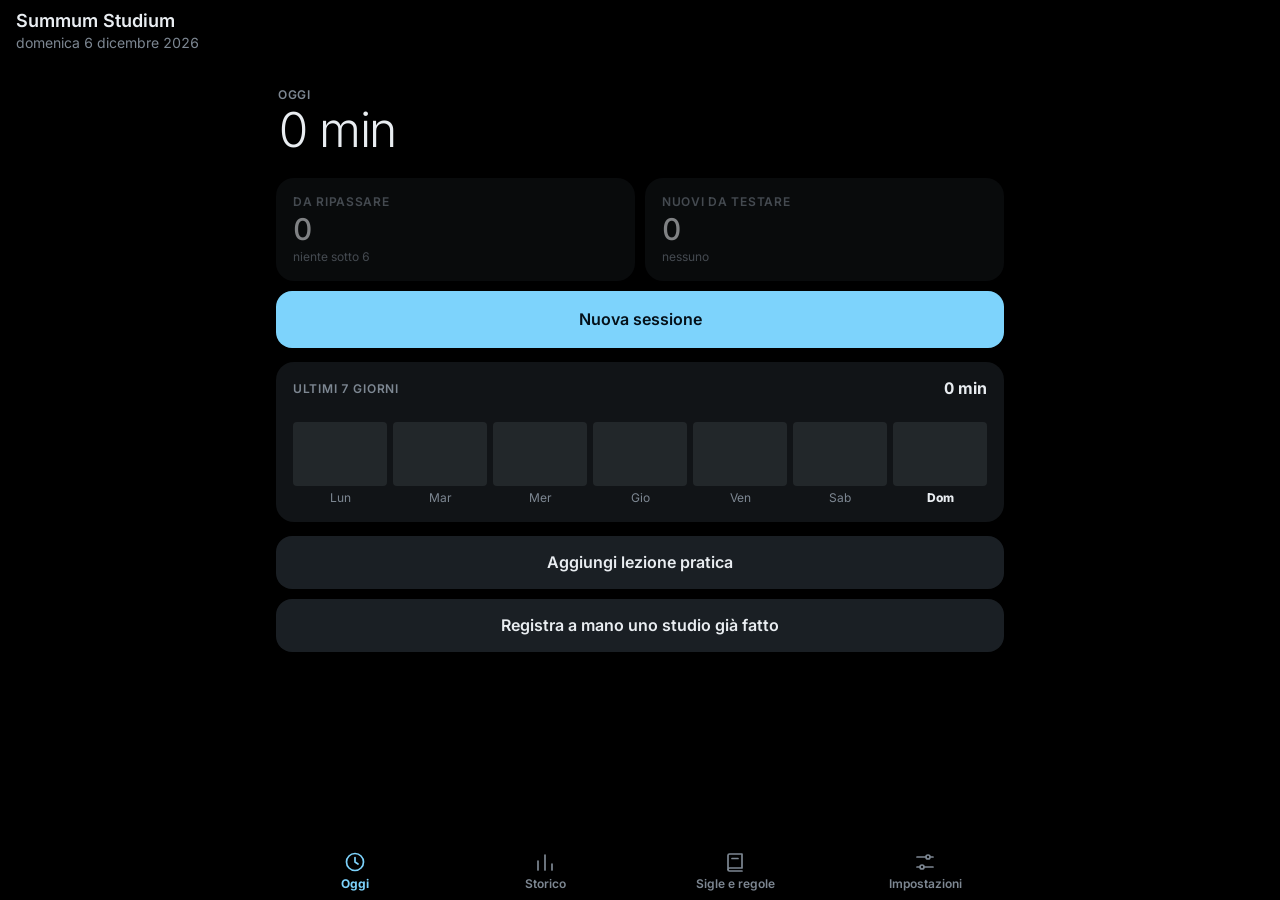
==== commit cd730497: "4.0.0: nuovo design Quadrante (scuro e chiaro), anello della Rep, tastiera del voto, battute in part" ====
--- a/docs/index.html
+++ b/docs/index.html
@@ -75,6 +75,19 @@
 details.acc>summary::after{content:"▾";color:var(--muted);transition:transform .2s}
 details.acc[open]>summary::after{transform:rotate(180deg)}
 details.acc>summary .grow{flex:1}
+details.sez{background:var(--card);border:1px solid var(--line);border-radius:14px;margin:0 0 14px;overflow:hidden}
+details.sez>summary{list-style:none;display:flex;justify-content:space-between;align-items:center;gap:10px;padding:16px;font-weight:700;font-size:var(--t-md)}
+details.sez>summary::-webkit-details-marker{display:none}
+details.sez>summary::after{content:"▾";color:var(--muted);transition:transform .2s}
+details.sez[open]>summary::after{transform:rotate(180deg)}
+details.sez>summary .grow{flex:1}
+details.grp{margin:0 0 14px}
+details.grp>summary{list-style:none;display:flex;align-items:center;gap:10px;padding:12px 4px;font-weight:700;font-size:var(--t-md);cursor:pointer}
+details.grp>summary::-webkit-details-marker{display:none}
+details.grp>summary::after{content:"▾";color:var(--muted);transition:transform .2s}
+details.grp[open]>summary::after{transform:rotate(180deg)}
+details.grp>summary .grow{flex:1}
+.grpbody{padding-left:12px;border-left:2px solid var(--line);margin-left:4px}
 .accbody{padding:0 12px 12px}
 .prio{border-top:1px solid var(--line);padding:12px 4px 4px}
 .prio h3{font-size:var(--t-md);display:flex;gap:10px;align-items:baseline}
@@ -397,6 +410,76 @@
 .sugg p{margin:4px 0 8px;font-size:var(--t-sm)}
 .sugg .sigrow{margin:0}
 
+/* ===================== 4.0: componenti del design Quadrante ===================== */
+.sr{position:absolute !important;width:1px;height:1px;overflow:hidden;clip:rect(0 0 0 0);white-space:nowrap}
+/* home */
+.hero{padding:6px 2px 14px}
+.hero .big{font-size:var(--t-5xl);font-weight:300;letter-spacing:-.03em;line-height:1.05;margin:2px 0 8px;font-variant-numeric:tabular-nums}
+.hero details.sub2{margin:0}
+.tiles{display:grid;grid-template-columns:1fr 1fr;gap:10px;margin:0 0 10px}
+.tile{display:flex;flex-direction:column;align-items:flex-start;gap:2px;text-align:left;background:var(--card);border:1px solid var(--line);border-radius:var(--r-card);padding:14px 16px;color:var(--text);min-width:0}
+.tile .tn{font-size:var(--t-3xl);font-weight:500;letter-spacing:-.02em;line-height:1.15;font-variant-numeric:tabular-nums}
+.tile:not(.zero):last-child .tn{color:var(--accent)}
+.tile .ts{font-size:var(--t-xs);color:var(--muted);white-space:nowrap;overflow:hidden;text-overflow:ellipsis;max-width:100%}
+.tile.zero{opacity:.55}
+.tile:disabled{cursor:default}
+.qlist{padding-top:6px;padding-bottom:6px}
+.q{padding:10px 0;border-top:1px solid var(--line)}
+.q:first-child{border-top:0}
+.qh{display:flex;align-items:center;gap:8px}
+.qh .grow{flex:1;min-width:0;display:flex;align-items:baseline;gap:6px;overflow:hidden}
+.qh .grow .muted{white-space:nowrap;overflow:hidden;text-overflow:ellipsis;font-size:var(--t-sm)}
+.vbad{font-size:var(--t-sm);font-weight:600;background:var(--badbg,color-mix(in srgb,var(--bad) 18%,transparent));color:var(--bad);border-radius:8px;padding:2px 8px;font-variant-numeric:tabular-nums;flex:0 0 auto}
+.qlist .link{font-size:var(--t-sm);padding:8px 0 2px}
+.ctas{display:grid;grid-template-columns:1fr;gap:0}
+/* freccetta e ritaglio della partitura */
+.chev{flex:0 0 auto;width:32px;height:32px;border-radius:50%;border:0;background:var(--bg2);display:inline-grid;place-items:center;padding:0;align-self:center}
+.chev svg{width:12px;height:12px;stroke:var(--muted);fill:none;stroke-width:2.2;stroke-linecap:round;stroke-linejoin:round;transition:transform .2s}
+.chev.open svg{transform:rotate(180deg)}
+.score{margin:8px 0 10px;border-radius:12px;overflow:hidden;background:#fff;padding:6px 4px 2px}
+.score[hidden]{display:none}
+.scorecut{overflow:hidden;width:100%}
+.scorecut img{display:block;max-width:none}
+.scorecut+.scorecut{margin-top:6px}
+.scorezoom{display:block;margin:4px 0 2px auto;background:none;border:0;color:#666;font-size:var(--t-xs);padding:4px 6px}
+.score.big{padding:6px}
+.score.big img{display:block;width:100%;margin-bottom:6px}
+:root[data-theme="scuro"] .score{background:#000}
+:root[data-theme="scuro"] .score img{filter:invert(1) brightness(.88)}
+:root[data-theme="scuro"] .scorezoom{color:var(--muted)}
+:root[data-theme="chiaro"] .score{background:transparent;padding-left:0;padding-right:0}
+:root[data-theme="chiaro"] .score img{mix-blend-mode:multiply}
+.frow{flex-wrap:nowrap}
+.frow .chev{margin-right:2px}
+.card.nt{position:relative}
+.card.nt>.chev{position:absolute;top:12px;right:12px}
+.card.nt .fbody{padding-right:40px}
+.runh .l3{display:flex;align-items:center;gap:8px}
+.runh .l3 .grow{flex:1;min-width:0}
+/* anello della Rep */
+.repring{position:relative;width:min(176px,44vw);aspect-ratio:1;margin:14px auto 8px}
+.repring svg{width:100%;height:100%;transform:rotate(-90deg)}
+.repring circle{fill:none;stroke-width:7}
+.repring .rt{stroke:var(--bg2)}
+.repring .rf{stroke:var(--accent);stroke-linecap:round}
+.repring .ri{position:absolute;inset:0;display:flex;flex-direction:column;align-items:center;justify-content:center;text-align:center;padding:0 18px}
+.repring .rl{font-size:var(--t-sm);color:var(--muted)}
+.repring .rb{font-size:var(--t-5xl);font-weight:250;line-height:1;letter-spacing:-.03em;font-variant-numeric:tabular-nums}
+.repring .rb small{font-size:var(--t-xl);color:var(--muted);font-weight:400;margin-left:2px}
+.repring .rsub{font-size:var(--t-sm);font-weight:600;margin-top:4px}
+.repring .rs{font-size:var(--t-sm);color:var(--muted);margin-top:4px;font-variant-numeric:tabular-nums}
+@media (max-height:700px){.repring{width:min(140px,36vw);margin-top:8px}.repring .rb{font-size:var(--t-4xl)}}
+/* tastiera del voto */
+.vkeys{display:grid;grid-template-columns:repeat(6,1fr);gap:8px;margin:12px 0 4px}
+.vkeys button{height:46px;border-radius:12px;border:1px solid var(--line);background:var(--card);font-size:var(--t-lg);font-weight:500;font-variant-numeric:tabular-nums;color:var(--text)}
+.vkeys button.on{background:var(--accent);border-color:var(--accent);color:var(--accent-ink);font-weight:700}
+[data-stile="quadrante"] .vkeys button{border-color:transparent}
+[data-stile="quadrante"] .tile{border-color:transparent}
+[data-stile="quadrante"] .hero .label{color:var(--muted)}
+[data-stile="quadrante"] .runh .l1 .grow{font-weight:600;font-size:min(var(--t-sm),15px);color:var(--muted)}
+[data-stile="quadrante"] .runh .l3{font-weight:500}
+.qh .bat{white-space:nowrap}
+
 /* ===================== versione 2.1: dimensioni e stili ===================== */
 /* Dimensioni: testo di base più piccolo e titoli meno ingombranti; in più la misura «piccolo». */
 html{font-size:16px}
@@ -433,7 +516,7 @@
 .slot .lab,.pn,.chip,.tabs button.on span{font-weight:700}
 @media (max-height:700px){.repnum{font-size:var(--t-3xl);margin-top:8px}}
 /* forme */
-.card,details.acc,.circ,.empty,.choice button,.bgrid button,.dayrow,.btn.two{border-radius:var(--r-card)}
+.card,details.acc,details.sez,.circ,.empty,.choice button,.bgrid button,.dayrow,.btn.two{border-radius:var(--r-card)}
 .btn,.yn button{border-radius:var(--r-btn)}
 .fatto{border-radius:var(--r-btn)}
 .pausebar,.recap,.tg,details.sub2,textarea,input[type=text],input[type=number],input[type=date],.tgt,.fam,.hint,select.sel{border-radius:var(--r-field)}
@@ -469,7 +552,7 @@
 [data-stile="spartito"] .label,[data-stile="spartito"] .panel .lbl,[data-stile="spartito"] .sigcard dt{letter-spacing:.09em;font-size:var(--t-xs);font-weight:600}
 [data-stile="spartito"] .repnum{font-style:italic}
 [data-stile="spartito"] .btn{letter-spacing:.01em}
-[data-stile="spartito"] .card,[data-stile="spartito"] details.acc,[data-stile="spartito"] .circ{box-shadow:0 1px 0 var(--line)}
+[data-stile="spartito"] .card,[data-stile="spartito"] details.acc,[data-stile="spartito"] details.sez,[data-stile="spartito"] .circ{box-shadow:0 1px 0 var(--line)}
 
 /* ---------- Salvia: morbido e arrotondato, verde, senza bordi duri ---------- */
 :root[data-stile="salvia"]{
@@ -481,7 +564,7 @@
   --bg:#eef3ee; --bg2:#f7faf7; --card:#ffffff; --line:#d3dcd5; --text:#16201b; --muted:#5a6860;
   --accent:#2c6a51; --accent-ink:#ffffff; --ok:#2f7d4f; --bad:#b3362e; --sig:#1f5f8b; --bb:#2c6a51;
 }
-[data-stile="salvia"] .card,[data-stile="salvia"] details.acc,[data-stile="salvia"] .circ,[data-stile="salvia"] .dayrow{border-color:transparent}
+[data-stile="salvia"] .card,[data-stile="salvia"] details.acc,[data-stile="salvia"] details.sez,[data-stile="salvia"] .circ,[data-stile="salvia"] .dayrow{border-color:transparent}
 [data-stile="salvia"] .card.now{border-color:var(--accent)}
 [data-stile="salvia"] .fatto{border-radius:26px}
 [data-stile="salvia"] .ib{min-width:40px;height:40px}
@@ -506,8 +589,8 @@
 [data-stile="inchiostro"] .top h1{font-size:var(--t-xl)}
 [data-stile="inchiostro"] .big{font-size:calc(var(--t-3xl)*1.1)}
 [data-stile="inchiostro"] .repnum{font-size:calc(var(--t-4xl)*1.1)}
-[data-stile="inchiostro"] .card,[data-stile="inchiostro"] details.acc,[data-stile="inchiostro"] .circ{border-width:0;border-top:2px solid var(--text);background:transparent;padding-left:2px;padding-right:2px}
-[data-stile="inchiostro"] details.acc{padding:0}
+[data-stile="inchiostro"] .card,[data-stile="inchiostro"] details.acc,[data-stile="inchiostro"] details.sez,[data-stile="inchiostro"] .circ{border-width:0;border-top:2px solid var(--text);background:transparent;padding-left:2px;padding-right:2px}
+[data-stile="inchiostro"] details.acc,[data-stile="inchiostro"] details.sez{padding:0}
 [data-stile="inchiostro"] .card.now{border:2px solid var(--accent);padding:14px 14px;background:var(--accent-soft)}
 [data-stile="inchiostro"] .label{letter-spacing:.07em;font-weight:700;color:var(--text)}
 [data-stile="inchiostro"] .dayrow{background:transparent;border-width:0 0 1px;border-radius:0;padding-left:2px;padding-right:2px}
@@ -524,6 +607,58 @@
 .stile .nm{display:block;padding:8px 12px;font-weight:700;font-size:var(--t-sm);border-top:1px solid var(--line);color:var(--text);font-family:var(--font-ui)}
 .stile .nm small{display:block;font-weight:500;color:var(--muted);font-size:var(--t-xs)}
 
+/* ---------- Quadrante (4.0): nero pieno e azzurro ghiaccio; in chiaro carta e arancione. Cifre sottili, niente bordi ---------- */
+:root[data-stile="quadrante"]{
+  --font:"Inter",system-ui,sans-serif; --r-card:18px; --r-btn:16px; --r-field:12px; --r-sm:999px; --w-head:600; --w-btn:600; --w-instr:450; --lh-instr:1.45;
+  --bg:#000000; --bg2:#1a1f24; --card:#111417; --line:#1f252b; --text:#e9edf1; --muted:#7d8792;
+  --accent:#7dd3fc; --accent-ink:#041019; --ok:#6ee7b7; --bad:#fca5a5; --sig:#7dd3fc; --bb:#7dd3fc; --badbg:#2a1a1a;
+  --shadow:0 10px 40px rgba(0,0,0,.7);
+}
+:root[data-stile="quadrante"][data-theme="chiaro"]{
+  --bg:#f6f3ec; --bg2:#e2dbcc; --card:#ece6da; --line:#ddd6c7; --text:#1b1a17; --muted:#7c776c;
+  --accent:#c96442; --accent-ink:#ffffff; --ok:#3f7d55; --bad:#c96442; --sig:#c96442; --bb:#c96442; --badbg:#f4e1d7;
+  --shadow:0 10px 30px rgba(60,40,20,.18);
+}
+[data-stile="quadrante"] body{font-feature-settings:"tnum" 1,"cv11" 1}
+[data-stile="quadrante"] .card,[data-stile="quadrante"] details.acc,[data-stile="quadrante"] details.sez,[data-stile="quadrante"] .circ,
+[data-stile="quadrante"] .dayrow,[data-stile="quadrante"] details.sub2,[data-stile="quadrante"] .tg,[data-stile="quadrante"] .vbox,
+[data-stile="quadrante"] .choice button,[data-stile="quadrante"] .bgrid button,[data-stile="quadrante"] .errs button,[data-stile="quadrante"] .livs button,
+[data-stile="quadrante"] .sigpick,[data-stile="quadrante"] .recap,[data-stile="quadrante"] .tgt,[data-stile="quadrante"] .empty{border-color:transparent}
+[data-stile="quadrante"] details.sub2,[data-stile="quadrante"] .tg,[data-stile="quadrante"] .vbox,[data-stile="quadrante"] .tgt,[data-stile="quadrante"] .recap{background:var(--card)}
+[data-stile="quadrante"] .choice button.on,[data-stile="quadrante"] .bgrid button.on,[data-stile="quadrante"] .errs button.on,[data-stile="quadrante"] .livs button.on{border-color:var(--accent)}
+[data-stile="quadrante"] .card.now{border-color:transparent;background:var(--card);box-shadow:inset 3px 0 0 var(--accent)}
+[data-stile="quadrante"] .btn{border-color:transparent;background:var(--bg2)}
+[data-stile="quadrante"] .btn.primary{background:var(--accent);color:var(--accent-ink)}
+[data-stile="quadrante"] .btn.danger{border-color:var(--bad)}
+[data-stile="quadrante"] .ib{border-color:transparent;background:var(--bg2)}
+[data-stile="quadrante"] textarea,[data-stile="quadrante"] input[type=text],[data-stile="quadrante"] input[type=number],[data-stile="quadrante"] input[type=date],[data-stile="quadrante"] select.sel{border-color:transparent;background:var(--card)}
+[data-stile="quadrante"] .sheet{background:var(--bg)}
+[data-stile="quadrante"] .sheet textarea,[data-stile="quadrante"] .sheet input[type=text],[data-stile="quadrante"] .sheet .btn:not(.primary),[data-stile="quadrante"] .sheet details.sub2{background:var(--card)}
+[data-stile="quadrante"] .seg{border-color:transparent;background:var(--card);padding:3px;gap:3px}
+[data-stile="quadrante"] .seg button{border-radius:999px;padding-left:14px;padding-right:14px}
+[data-stile="quadrante"] .chip,[data-stile="quadrante"] .tag,[data-stile="quadrante"] .pill{border-radius:999px;border-color:transparent;background:var(--bg2);padding-left:8px;padding-right:8px}
+[data-stile="quadrante"] .chip.cur{background:var(--accent)}
+[data-stile="quadrante"] .label{font-weight:600;letter-spacing:.06em}
+[data-stile="quadrante"] .top,[data-stile="quadrante"] .runh,[data-stile="quadrante"] .bar,[data-stile="quadrante"] .tabwrap{border-color:transparent}
+[data-stile="quadrante"] .top h1{font-weight:600}
+[data-stile="quadrante"] .big,[data-stile="quadrante"] .bigclock{font-weight:300;letter-spacing:-.03em}
+[data-stile="quadrante"] .bigclock{font-size:var(--t-5xl);color:var(--text)}
+[data-stile="quadrante"] .fatto{border-radius:18px}
+[data-stile="quadrante"] .tabs button svg{stroke-width:1.7}
+[data-stile="quadrante"] .bartrack{border-radius:4px}
+[data-stile="quadrante"] .bat,[data-stile="quadrante"] .bb{font-weight:600}
+[data-stile="quadrante"] .dot{border-width:0;background:var(--bg2);width:22px;height:6px;border-radius:3px}
+[data-stile="quadrante"] .dot.done{background:var(--accent);opacity:.45}
+[data-stile="quadrante"] .dot.cur{background:var(--accent)}
+[data-stile="quadrante"] .dots{gap:4px}
+[data-stile="quadrante"] .prog{background:var(--bg2)}
+[data-stile="quadrante"] .runh.paused{box-shadow:inset 0 -2px 0 var(--bad)}
+[data-stile="quadrante"] .steps li{border-bottom-width:2px}
+[data-stile="quadrante"] .slot .lab{font-weight:600}
+[data-stile="quadrante"] .pn{font-weight:600}
+[data-stile="quadrante"] .hint{border-left-color:var(--accent);background:var(--card)}
+[data-stile="quadrante"] .fam{border-color:var(--line)}
+
 </style>
 </head>
 <body>
@@ -533,18 +668,21 @@
 <aside id="panel" class="panel" role="dialog" aria-label="Sigla"></aside>
 <div id="toast" class="toast" role="status"></div>
 <script>
-const CATALOGO = {"versione": 3, "fonte": "Analisi di Fable, «Op. 111, I movimento — lavoro motorio per passaggio» (10/11/2026), Henle", "brani": [{"id": "op111", "nome": "Beethoven, Sonata op. 111, I movimento", "completo": true, "fonte": "Analisi di Fable, «Op. 111, I movimento — lavoro motorio per passaggio» (10/11/2026), Henle", "priorita": [{"n": 1, "nome": "Semicrome parallele a due mani", "perche": "È esattamente il difetto indicato."}, {"n": 2, "nome": "Semicrome contro ottave (2:1)", "perche": "Coordinazione tra le mani."}, {"n": 3, "nome": "Sinistra continua", "perche": "È la mano che rende opaco l'insieme."}, {"n": 4, "nome": "Posizioni collegate da un salto", "perche": "Precisione tattile."}, {"n": 5, "nome": "Due voci e trilli nella stessa mano", "perche": "Indipendenza dentro la mano."}, {"n": 6, "nome": "Salti, ottave, accordi", "perche": "Con la tua apertura è la famiglia meno critica. Carico più alto per mano e avambraccio."}, {"n": 7, "nome": "Gruppi irregolari e passi lenti", "perche": "Non dipendono dalla velocità."}], "definizioni": {"priorita": "Organizzazione dei passaggi: i 7 gruppi di Fable, in ordine di urgenza (1 = più urgente).", "famiglia": "Frammenti con tecniche simili, che si lavorano con lo stesso metodo (es. 56-57 e 132-133). Un frammento con famiglia null non ha frammenti simili."}, "metrica": "tempo"}, {"id": "op111-2", "nome": "Beethoven, Sonata op. 111, II movimento (Arietta)", "completo": true, "fonte": "«Op. 111, II movimento (Arietta) — lavoro motorio per passaggio» (11/11/2026), Henle", "priorita": [{"n": 1, "nome": "Velocità in forte (Var. III e arpeggi col pedale)", "perche": "Tutti e due i tuoi difetti al massimo: è la variazione più veloce e in f il suono tende a indurirsi. I MAX 63-67 a matita dicono che è sotto tempo."}, {"n": 2, "nome": "Biscrome leggere in pp nell'acuto", "perche": "Velocità e suono insieme: nove note per tempo, uguali e udibili, in pp. È il punto in cui una mano irrigidita si sente subito."}, {"n": 3, "nome": "Tremolo grave in pp sotto accordi sincopati", "perche": "Problema soprattutto di suono: tremolo pp nel registro grave senza ronzio, accordi che entrano dopo la pausa con tutte le note insieme."}, {"n": 4, "nome": "Trilli lunghi con melodia nella stessa mano", "perche": "Suono e resistenza: il trillo deve restare pp e continuo sotto il canto. Carico alto sui muscoli piccoli della mano."}, {"n": 5, "nome": "Melodia sopra un accompagnamento continuo", "perche": "Suono: equilibrio tra canto e terzine di biscrome della sinistra, che devono restare uniformi e sotto."}, {"n": 6, "nome": "Figure puntate a mani alternate (Var. II)", "perche": "Precisione ritmica e coordinazione a velocità media. Meno esposta alla velocità finale."}, {"n": 7, "nome": "Canto ad accordi e passi lenti", "perche": "Non dipendono dalla velocità: il lavoro è di suono (voce superiore, simultaneità, legato), meglio fatto in Rep 4 che con vincoli motori."}], "definizioni": {"priorita": "Organizzazione dei passaggi: 7 gruppi in ordine di urgenza (1 = più urgente). Le priorità dell'Arietta sono proprie del II movimento.", "famiglia": "Frammenti con tecniche simili, che si lavorano con lo stesso metodo. Un frammento con famiglia null non ha frammenti simili."}, "metrica": "suono"}, {"id": "mephisto", "nome": "Liszt, Mephisto Valzer n. 1", "completo": true, "fonte": "«Mephisto Valzer n. 1 — lavoro motorio per passaggio» (11/11/2026), Peters (ed. Sauer)", "priorita": [{"n": 1, "nome": "Salti rapidi di accordi e ottave, a due mani", "perche": "È il primo difetto che indichi. Qui il salto è a tempo pieno, spesso in tutte e due le mani insieme e senza una nota d'appoggio: l'atterraggio corto o lungo si sente subito."}, {"n": 2, "nome": "Ottave e accordi ribattuti in f e ff (resistenza)", "perche": "È il secondo difetto. Sono i passi lunghi in cui l'avambraccio non ha pause: la rigidità compare dopo poche battute e si accumula fino alla fine della sezione."}, {"n": 3, "nome": "Salti di una mano mentre l'altra resta regolare", "perche": "Stesso difetto dei salti, ma a carico di una mano sola (di solito la sinistra: basso, accordo, melodia), mentre l'altra ha una figura che non deve risentirne."}, {"n": 4, "nome": "Ribattuti e tremoli a bassa e media dinamica (rilascio)", "perche": "La rigidità di solito nasce qui, a p e mf, prima che nei ff: l'avambraccio resta contratto tra un ribattuto e l'altro. Si lavora il rimbalzo, non la forza."}, {"n": 5, "nome": "Volate, figure spezzate, mani alternate e cadenze", "perche": "Uniformità e chiarezza nelle figure veloci. Non è tra i difetti che hai indicato, quindi viene dopo; alcune (525, 813) restano tra i punti più difficili del brano."}, {"n": 6, "nome": "Passi leggeri a p e pp: Presto, scherzando, staccato", "perche": "Figure piccole e rapide vicino al tasto. Rischio di rigidità basso; il lavoro è sull'uguaglianza e sulla simultaneità dei bicordi."}, {"n": 7, "nome": "Cantabile e passi lenti", "perche": "Non dipendono dalla velocità. Il lavoro motorio riguarda il legato delle ottave a p, i salti lenti della sinistra e il controllo del pp."}], "definizioni": {"priorita": "Organizzazione dei passaggi: 7 gruppi in ordine di urgenza (1 = più urgente).", "famiglia": "Frammenti con tecniche simili, che si lavorano con lo stesso metodo. Un frammento con famiglia null non ha frammenti simili."}, "metrica": "tempo", "resistenza": [2]}, {"id": "scriabin28", "nome": "Scriabin, Fantasia op. 28", "completo": true, "fonte": "Analisi di Claude, «Fantasia op. 28 — lavoro motorio per passaggio» (11/11/2026), Peters (ed. Philipp)", "priorita": [{"n": 1, "nome": "Canto e parti interne nella stessa mano", "perche": "È il tuo difetto nella forma più diretta: il colore nasce da quanto il canto si stacca dalle parti interne suonate dalla stessa mano, e il pedale non lo corregge."}, {"n": 2, "nome": "Canto sopra accordi ribattuti nel ff-fff", "perche": "È dove il suono si indurisce più facilmente: molte note, ripetute, forti. È anche il carico più alto per mano e avambraccio."}, {"n": 3, "nome": "Arpeggi larghi della sinistra sotto il canto", "perche": "Fanno il fondo del colore: basso che risuona, note interne che si spengono. Con la tua decima l'estensione non è il problema; lo è l'uguaglianza a mezza voce."}, {"n": 4, "nome": "Figurazioni rapide e cascate", "perche": "È il materiale che decade per primo se il lavoro tecnico si ferma; e qui la leggerezza è già una questione di suono."}, {"n": 5, "nome": "Accordi f-ff con salti", "perche": "Suono pieno senza durezza e precisione tattile; passaggi brevi e meno frequenti."}, {"n": 6, "nome": "Marcia e passaggio cromatico", "perche": "Ritmo puntato e accordi a tempo veloce: tenuta tecnica più che colore."}, {"n": 7, "nome": "Quintine e terzine del Moderato", "perche": "Gruppi irregolari a tempo lento: uguaglianza e leggerezza, poco rischio."}], "definizioni": {"priorita": "Organizzazione dei passaggi: i 7 gruppi dell'analisi, in ordine di urgenza (1 = più urgente).", "famiglia": "Frammenti con tecniche simili, che si lavorano con lo stesso metodo (es. 55-63 e 133-140). Un frammento con famiglia null non ha frammenti simili."}, "metrica": "suono"}, {"id": "nabucco", "nome": "Verdi, Nabucco: Sinfonia e concertato «S'appressan gl'istanti»", "completo": true, "fonte": "Analisi di Claude, «Nabucco (Sinfonia e «S'appressan gl'istanti») — lavoro motorio per passaggio» (12/11/2026), Ricordi (riduzione per canto e pianoforte, 42312)", "priorita": [{"n": 1, "nome": "Voce sopra le sestine della sinistra", "perche": "È il compito nuovo nella forma più carica: canti, la sinistra non si ferma mai e la destra porta un'altra linea. Se la voce cede, cede tutto."}, {"n": 2, "nome": "Voce sopra accordi ribattuti in terzine e rulli", "perche": "Stesso compito con un accompagnamento più semplice; qui si decide l'indipendenza ritmica della voce (puntati contro terzine, attacchi in levare dopo le pause)."}, {"n": 3, "nome": "Ribattuti leggeri con il canto nella stessa mano", "perche": "È il passo più difficile della Sinfonia: tre strati divisi tra le mani, ribattuti a semicrome pp, canto che deve sentirsi."}, {"n": 4, "nome": "Salti della sinistra tra basso e accordo", "perche": "Dai difetti che mi hai indicato per il Mephisto: salti imprecisi. Qui la sinistra salta a ogni battuta per pagine intere."}, {"n": 5, "nome": "Accordi e ottave ff, resistenza", "perche": "L'altro difetto del Mephisto: accordi e ottave che si irrigidiscono. Più stretto, lettera E e ff dell'Allegro sono il carico più alto per l'avambraccio."}, {"n": 6, "nome": "Volate, arpeggi spezzati e tremoli", "perche": "Uniformità e coordinazione a mani unite (il difetto dell'op. 111). Passaggi brevi, ma decadono per primi."}, {"n": 7, "nome": "Staccato p, corale e canto dell'Andantino", "perche": "Non dipendono dalla velocità: simultaneità degli accordi a p, legato del canto senza pedale."}], "definizioni": {"priorita": "Organizzazione dei passaggi: 7 gruppi in ordine di urgenza (1 = più urgente). Le battute della Sinfonia e del concertato si contano da 1 in ciascun estratto.", "famiglia": "Frammenti con tecniche simili, che si lavorano con lo stesso metodo. Un frammento con famiglia null non ha frammenti simili."}, "metrica": "tempo", "stato": "nuovo"}, {"id": "rach39-6", "nome": "Rachmaninov, Études-tableaux op. 39 n. 6", "completo": true, "fonte": "Divisione in frammenti di Alessandro (21/11/2026); analisi di Claude dalla partitura Henle (Études-tableaux op. 39, pp. 64-69), da verificare al pianoforte.", "priorita": [{"n": 1, "nome": "Salti della sinistra tra basso e accordo, ff", "perche": "Il difetto che indichi per primo (salti imprecisi) nella forma più carica: 71-76 e 88-93, ff, la sinistra salta a ogni croma dal basso all'accordo mentre la destra martella accordi accentati. Si somma la resistenza."}, {"n": 2, "nome": "Accordi staccati sopra i bassi in salto (marcia)", "perche": "Da b. 36 il «tema del lupo»: accordi staccati della destra sopra un basso che salta di ottava, con accelerando fino al Più mosso. Salti e rigidità insieme, ma a dinamica più bassa delle priorità 1."}, {"n": 3, "nome": "Presto leggiere: accordi e doppie note sopra i salti", "perche": "59-70: la destra suona accordi e seste rapide a p, la sinistra salta basso-accordo. Il rischio è la rigidità a p (il difetto del Mephisto) e la perdita del leggiere."}, {"n": 4, "nome": "Doppie note e accordi rapidi della destra, mf-f", "perche": "Seste, terze e accordi a semicrome con salti di registro (15-17, 24-27, 103-110). Uniformità e precisione della mano destra a mani unite."}, {"n": 5, "nome": "Figura leggiere a semicrome", "perche": "Il motivo dell'inizio (6-10, 20-23, 94-102): note ribattute e terze spezzate staccate a p sopra le crome legate della sinistra. Coordinazione e uniformità a mani unite, il difetto dell'op. 111."}, {"n": 6, "nome": "Scale cromatiche a due mani", "perche": "Salite e discese cromatiche in terzine e semicrome a mani parallele (1-5, 11, 19, 35, 115-121). Brevi, ma la coordinazione delle due mani decade per prima."}, {"n": 7, "nome": "Arpeggi larghi e canto", "perche": "28-35 e 77-80: arpeggi di decima della sinistra e canto sopra un ostinato. Meno urgenti: non dipendono dalla velocità quanto dal legato e dal suono."}], "definizioni": {"priorita": "Organizzazione dei passaggi: 7 gruppi in ordine di urgenza (1 = più urgente).", "famiglia": "Frammenti con tecniche simili, che si lavorano con lo stesso metodo. Un frammento con famiglia null non ha frammenti simili."}, "metrica": "tempo", "stato": "nuovo"}, {"id": "rach23-6", "nome": "Rachmaninov, Preludio op. 23 n. 6", "completo": true, "fonte": "Divisione in frammenti di Alessandro (21/11/2026); analisi di Claude dalla partitura Henle (Preludi op. 23, pp. 30-33), da verificare al pianoforte.", "priorita": [{"n": 1, "nome": "Doppie note veloci e mani alternate", "perche": "39-42: la destra sale e scende a semicrome in doppie note (diteggiature 5-1-4-2, 1-2-5-1 scritte), poi le due mani si alternano in discesa fino all'accordo finale. È il passo più esposto: pp e senza pedale che copra."}, {"n": 2, "nome": "Sinistra larga a semicrome in crescendo", "perche": "8-13 e 18-22: le semicrome della sinistra si allargano oltre l'ottava, con accordi arpeggiati e passaggi in chiave di violino, mentre il canto cresce fino al f all'8va. Estensione e salti della sinistra, il tuo difetto dei salti."}, {"n": 3, "nome": "Semicrome divise tra le mani (m.g. e m.d.)", "perche": "28-30: le semicrome passano da una mano all'altra dentro la stessa figura mentre la sinistra canta nel tenore. Il problema è l'uguaglianza del passaggio da mano a mano, cioè la coordinazione."}, {"n": 4, "nome": "Canto sopra le semicrome della sinistra, pp e p", "perche": "1-7, 14-17, 23-26: la sinistra percorre due ottave a semicrome legate e la destra canta per terze, seste e accordi. Il rischio è che le semicrome coprano il canto e che il pp diventi rigido."}], "definizioni": {"priorita": "Organizzazione dei passaggi: 4 gruppi in ordine di urgenza (1 = più urgente).", "famiglia": "Frammenti con tecniche simili, che si lavorano con lo stesso metodo. Un frammento con famiglia null non ha frammenti simili."}, "metrica": "suono", "stato": "nuovo"}, {"id": "chopin25-7", "nome": "Chopin, Studio op. 25 n. 7", "completo": true, "fonte": "Divisione in frammenti di Alessandro (21/11/2026); analisi di Claude dalla partitura Henle (Studi, pp. 93-96), da verificare al pianoforte.", "priorita": [{"n": 1, "nome": "Senza priorità", "perche": "Dalla 3.7.1 le priorità non si usano più."}], "definizioni": {"priorita": "Non usata.", "famiglia": "Frammenti con tecniche simili, che si lavorano con lo stesso metodo. Un frammento con famiglia null non ha frammenti simili."}, "stato": "nuovo"}, {"id": "altro", "nome": "Altro", "completo": false, "solo_tempo": true}], "sigle": [{"sigla": "RIT", "nome": "Ritmi", "come_si_fa": "Ritmi puntati. Su coppie: lungo-corto, poi corto-lungo. Su gruppi di 4: fermata sulla 1ª nota e le altre tre di scatto; poi fermata sulla 2ª, 3ª, 4ª. Nota corta scattante e vicina al tasto.", "cosa_allena": "Ogni transizione tra dita a velocità superiore al tempo finale, una alla volta.", "origine": "Tuo"}, {"sigla": "CHUNK", "nome": "Blocchi a tempo", "come_si_fa": "Un quarto più la prima nota del successivo, a tempo pieno, poi stop. Durante lo stop la mano è già a contatto dei tasti del chunk seguente, polso e spalla rilasciati. Poi chunk sfalsati (da 3ª semicroma a 3ª), poi due quarti più una nota. Unico vincolo a metronomo pieno; ogni chunk seguito da una pausa lunga quanto il chunk.", "cosa_allena": "Il gesto alla velocità reale e la preparazione anticipata della posizione.", "origine": "Tuo (arresto con preparazione aggiunto)"}, {"sigla": "ACC", "nome": "Accenti spostati", "come_si_fa": "Accento sulla 2ª semicroma di ogni gruppo, poi sulla 3ª, poi sulla 4ª. Tutto il resto pp. Variante: raggruppa in 3 una figura scritta in 4.", "cosa_allena": "Uniformità: ogni dito sa essere forte e debole. Smaschera il dito che cade o che manca.", "origine": "Aggiunto"}, {"sigla": "BLOC", "nome": "Posizioni a blocco", "come_si_fa": "Tutte le note di una posizione di mano suonate insieme, a tempo di quarti, cambiando posizione senza guardare.", "cosa_allena": "Topografia, ampiezza esatta dello spostamento, precisione tattile.", "origine": "Aggiunto"}, {"sigla": "MUTA", "nome": "Mano fantasma", "come_si_fa": "Una mano suona, l'altra fa gli stessi movimenti sulla superficie dei tasti senza abbassarli. Poi si scambia.", "cosa_allena": "Coordinazione: mostra quale mano trascina l'altra e toglie forza inutile alla mano muta.", "origine": "Aggiunto"}, {"sigla": "DIN", "nome": "Dinamiche divise", "come_si_fa": "Una mano f e l'altra pp, di norma sinistra f. Variante: una legato e l'altra staccato.", "cosa_allena": "Indipendenza e ascolto della mano debole.", "origine": "Tuo"}, {"sigla": "ALT", "nome": "Alternanza", "come_si_fa": "Negli unisoni le mani si alternano un quarto a testa, poi mezzo quarto, senza perdere la pulsazione. La mano che tace segue a contatto dei tasti.", "cosa_allena": "Ogni mano sa entrare a tempo a metà passaggio.", "origine": "Aggiunto"}, {"sigla": "NODO", "nome": "Arresto sui nodi", "come_si_fa": "Fermati, tenendo i tasti, sulle note in cui una mano passa il pollice o cambia posizione e l'altra no. Verifica che i due tasti scendano insieme, poi suona da nodo a nodo.", "cosa_allena": "Sincronia dove le diteggiature delle due mani non sono speculari.", "origine": "Aggiunto"}, {"sigla": "STAC", "nome": "Staccato di dito pp", "come_si_fa": "Ogni nota corta partendo dal tasto, il dito tira verso il palmo, il braccio scorre di lato. Nessun sollevamento alto.", "cosa_allena": "Chiarezza dell'attacco e rilascio attivo di ogni dito.", "origine": "Tuo, precisato"}, {"sigla": "DOPPIE", "nome": "Note doppie", "come_si_fa": "Ogni nota suonata due volte, a pulsazione dimezzata.", "cosa_allena": "Ritorno del tasto e precisione del punto di contatto.", "origine": "Tuo"}, {"sigla": "CIECO", "nome": "Senza guardare", "come_si_fa": "Occhi chiusi o sguardo fuori dalla tastiera. Nei salti, shift–touch–play: sposta rapido, atterra sui tasti senza suonare, controlla al tatto, poi suona.", "cosa_allena": "Mappa propriocettiva delle distanze.", "origine": "Tuo (shift–touch–play aggiunto)"}, {"sigla": "ROT", "nome": "Rotazione isolata", "come_si_fa": "Prima solo forearm rotation (rotazione dell'avambraccio) con dita ferme; poi solo dita con avambraccio fermo; poi la miscela minima che funziona.", "cosa_allena": "Scegliere il motore giusto in tremoli e figure spezzate.", "origine": "Aggiunto"}, {"sigla": "CLIC", "nome": "Clic spostato", "come_si_fa": "Metronomo sul levare (ottavo debole o 2ª semicroma), oppure un solo clic per battuta.", "cosa_allena": "Regolarità senza appoggio esterno sui tempi forti.", "origine": "Aggiunto"}, {"sigla": "MENT", "nome": "Ripetizione mentale", "come_si_fa": "A tempo, con sensazione tattile dei tasti e suono immaginati, mani ferme. Subito dopo, la ripetizione reale.", "cosa_allena": "Programmazione del gesto, memoria dei salti.", "origine": "Tuo (in valutazione)"}, {"sigla": "PESO", "nome": "Caduta e rilascio", "come_si_fa": "Drop–release: accordo o ottava dal tasto con impulso del braccio, poi rilascio immediato della pressione a fondo tasto. Test: mentre tieni l'accordo, il polso deve potersi muovere su e giù. Nei gruppi di ottave: un impulso per gruppo, le altre di rimbalzo.", "cosa_allena": "Suono pieno senza tensione mantenuta.", "origine": "Aggiunto"}, {"sigla": "TRILL", "nome": "Trillo misurato", "come_si_fa": "Numero fisso di note per quarto (4, poi 6, poi 8), inizio dalla nota reale, dita vicine al tasto. Se la stessa mano tiene un'altra voce, prima tieni quella voce e trilla pp.", "cosa_allena": "Trillo che non disturba l'altra voce né l'altra mano.", "origine": "Aggiunto"}, {"sigla": "MET", "nome": "Metronomo", "come_si_fa": "Il frammento a metronomo, al tempo che scegli tu. Alla fine puoi segnare i bpm: servono solo a sapere più o meno la velocità del passaggio e non sono obbligatori. Quando alzare il metronomo lo decidi tu.", "cosa_allena": "La regolarità della pulsazione. I bpm segnati danno la cronologia della velocità del passaggio.", "origine": "Aggiunta il 12/11/2026 su richiesta di Alessandro"}], "regole_slot": {"rep1": "Test a freddo all'85-95% + una riga di diagnosi (dove si è sporcato e come).", "rep2_3": "Pulsazione al 70-80%, senza pedale e a mp anche dove è scritto ff. Attenzione sul vincolo. Se Rep 1 ha individuato un quarto preciso, lavora solo da mezza battuta prima a mezza battuta dopo. Con voto del test di oggi da 7 in su la Rep 3 è con dinamica e pedale reali. Nei frammenti di resistenza Rep 2-3 sono sempre nella dinamica scritta.", "rep4": "85-100%, pedale e dinamiche reali, verso il tempo target. Attenzione al suono, non alle dita.", "andate": "In una sessione ogni frammento usa una sola coppia di vincoli (Rep 2 e Rep 3) per tutte le andate, così ogni vincolo si ripete 3-4 volte. La coppia cambia tra i giorni: un giorno quella dell'andata 1 del catalogo, la volta dopo quella dell'andata 2 (poi 3 e 4, se esistono). Andata 4 solo se non in drop-out.", "drop_out": "Se alla terza andata Rep 1 è pulita e fluida, il frammento non fa la quarta. Il drop-out serve solo a risparmiare tempo dentro la sessione: non cambia il voto.", "arresto": "Due errori nello stesso punto con lo stesso vincolo: scendi di 8-10 clic o accorcia il frammento.", "da_annotare": "Il voto del test (prima Rep 1 del giorno), il tempo di Rep 4 e il vincolo usato.", "verifica_2_settimane": "Se dopo due settimane il voto del test a freddo non sale e resta sotto 8,5, torna a Rep 2-3 al 70-80% uniforme."}, "regole_circuito": {"struttura": "3-5 slot per circuito, 3-4 andate.", "nota": "Solo consultazione: il programma non dà avvisi in composizione.", "fable_composizione": ["Un solo passaggio per priorità in ogni circuito: due passaggi dello stesso gruppo di seguito si disturbano a vicenda e caricano gli stessi muscoli.", "Frammenti della stessa famiglia (es. 24-28 e 108-113, 58-68 e 135-145) in circuiti diversi finché uno non è in drop-out; 58-68 e 135-145, dopo il drop-out, apposta uno dopo l'altro.", "Un solo frammento di priorità 6 per circuito, con Rep 2-3 a mp e il ff solo in Rep 4.", "Al massimo due slot con trilli 3-5 per blocco."]}, "frammenti": [{"id": "op111-1-3-5-attacchi", "brano": "op111", "battute": "1, 3, 5", "titolo": "Attacchi (biscroma e accordo sf)", "priorita": 6, "famiglia": null, "nodo_motorio": "Nota corta e accordo lungo in un solo gesto del braccio; salto in ottave della sinistra.", "andate": {"1": {"rep2": "CIECO shift–touch–play: suona la biscroma, sposta di scatto, atterra muto sull'accordo, controlla al tatto, suona.", "rep3": "PESO sugli accordi d'arrivo; durante la legatura muovi il polso su e giù."}, "2": {"rep2": "CIECO shift–touch–play, come in andata 1.", "rep3": "MENT."}}, "rep4_verifica": "Tutte le note dell'accordo scendono insieme; nessuna tensione tenuta sulla nota lunga."}, {"id": "op111-1-3-5-trilli", "brano": "op111", "battute": "1, 3, 5", "titolo": "Trilli con chiusa", "priorita": 6, "famiglia": null, "nodo_motorio": "Trillo breve con altre dita impegnate a tenere; chiusa a tempo.", "andate": {"1": {"rep2": "TRILL a 4 e poi a 6 note, partendo dalla nota reale.", "rep3": "RIT: fermata sull'ultima nota del trillo, poi chiusa e arrivo di scatto."}, "2": {"rep2": "TRILL, come in andata 1.", "rep3": "RIT con ritmo opposto."}}, "rep4_verifica": "Stesso numero di note ogni volta; sf solo sull'attacco.", "note": "Partenza del trillo dalla nota reale: Bülow, Cotta nota c p. 118."}, {"id": "op111-2-4", "brano": "op111", "battute": "2, 4", "titolo": "Arpeggi passati da sinistra a destra", "priorita": 6, "famiglia": null, "nodo_motorio": "Consegna tra le mani senza buco né accento.", "andate": {"1": {"rep2": "BLOC: la porzione della sinistra come accordo, quella della destra come accordo, poi l'accordo d'arrivo, a tempo.", "rep3": "CHUNK con stop sulla prima nota della destra; poi quella nota volutamente pp."}, "2": {"rep2": "BLOC, come in andata 1.", "rep3": "CHUNK sfalsati di una nota."}}, "rep4_verifica": "Il punto di consegna non si sente; l'accordo f arriva senza ritardo."}, {"id": "op111-6-10", "brano": "op111", "battute": "6-10", "titolo": "Accordi doppio puntati", "priorita": 7, "famiglia": null, "nodo_motorio": "Accordi di 3-4 note insieme a pp; biscroma ribattuta con movimento minimo.", "andate": {"1": {"rep2": "Ribatti la biscroma da metà corsa del tasto (doppio scappamento del coda), senza staccare le dita.", "rep3": "DIN dentro la mano: voce superiore suonata, resto dell'accordo muto; poi il contrario."}, "2": {"rep2": "Come in andata 1.", "rep3": "Come in andata 1."}}, "rep4_verifica": "Nessun accordo arpeggiato, nessuna nota che non parla."}, {"id": "op111-11-15", "brano": "op111", "battute": "11-15", "titolo": "Crome ribattute con sfp, accordi legati", "priorita": 7, "famiglia": null, "nodo_motorio": "Sinistra: ribattute uguali con un'altra voce nella stessa mano. Destra: legato di doppie note con sostituzione di dita.", "andate": {"1": {"rep2": "Sinistra sola: voce ribattuta pp con l'altra voce tenuta; sfp come attacco e scarico immediato del peso.", "rep3": "Destra sola, CIECO: sostituzioni contate, il cambio di dito cade sul levare."}, "2": {"rep2": "Come in andata 1.", "rep3": "Come in andata 1."}}, "rep4_verifica": "Ribattute senza rimbalzo del braccio; legato vero senza pedale."}, {"id": "op111-16-19", "brano": "op111", "battute": "16-19", "titolo": "Tremolo della sinistra e ingresso della destra con terzina d'anacrusi", "priorita": 4, "famiglia": null, "parti": ["16-18", "18-19"], "nodo_motorio": "bb. 16-18: Trillo misurato lungo nel grave, crescendo senza irrigidire.\nbb. 18-19: Tre note rapide a mani unite partendo da fermo, arrivo sul do.", "andate": {"1": {"rep2": "bb. 16-18: ROT: due quarti di sola rotazione, due di sole dita, alternati.\nbb. 18-19: Tocca i tre tasti in silenzio con entrambe le mani, poi suonali come un unico impulso che finisce sul do con caduta del braccio.", "rep3": "bb. 16-18: ACC ogni 4 note, poi ogni 3.\nbb. 18-19: MUTA a mani scambiate; poi RIT con fermata sulla 1ª e sulla 2ª nota."}, "2": {"rep2": "bb. 16-18: ROT, come in andata 1.\nbb. 18-19: Come in andata 1.", "rep3": "bb. 16-18: CLIC sul levare.\nbb. 18-19: MUTA con l'altra mano in evidenza; RIT con ritmo opposto."}}, "rep4_verifica": "bb. 16-18: Numero di note esatto (b. 16: otto per quarto). Il crescendo viene dall'ampiezza della rotazione, non dalla pressione.\nbb. 18-19: Tre note distinte, mani esattamente insieme."}, {"id": "op111-20-23", "brano": "op111", "battute": "20-23", "titolo": "Do–mi♭–si♮ con corona; crome non legato e gruppetto", "priorita": 5, "famiglia": null, "parti": ["20-21", "22-23"], "nodo_motorio": "bb. 20-21: Note staccate di braccio a mani unite; cambio di dito sulla corona.\nbb. 22-23: Staccato di dito a mani unite; nel gruppetto la destra usa 3-5-3 contro dita forti della sinistra.", "andate": {"1": {"rep2": "bb. 20-21: DIN: sinistra f, destra pp.\nbb. 22-23: STAC pp su tutto.", "rep3": "bb. 20-21: PESO: ogni nota dal tasto, rilascio immediato.\nbb. 22-23: RIT sul solo gruppetto: fermata sulla 1ª, poi sulla 3ª nota."}, "2": {"rep2": "bb. 20-21: DIN invertito: destra f, sinistra pp.\nbb. 22-23: STAC, come in andata 1.", "rep3": "bb. 20-21: PESO, come in andata 1.\nbb. 22-23: RIT con ritmo opposto."}}, "rep4_verifica": "bb. 20-21: Mani insieme su ogni nota, senza acciaccatura tra le due.\nbb. 22-23: Le quattro semicrome uguali; la destra non arriva in ritardo sul 5."}, {"id": "op111-24-28", "brano": "op111", "battute": "24-28", "titolo": "Tema all'unisono, semicrome parallele (zona rossa)", "priorita": 1, "famiglia": "fam-semicrome-parallele", "nodo_motorio": "Tre compiti: cellule a gruppetto con diteggiature non speculari, posizioni per quarto con salto, discesa di tre ottave.", "andate": {"1": {"rep2": "BLOC su 26-27: ogni quarto come accordo a mani unite, la seconda volta CIECO. Poi NODO su 24-25 e su 28.", "rep3": "MUTA: la sinistra suona, la destra fa da fantasma, tutto il passaggio."}, "2": {"rep2": "RIT con fermata sulla 1ª nota di ogni quarto: le tre seguenti e l'arrivo di scatto.", "rep3": "RIT con fermata sulla 3ª nota: lo scatto attraversa il cambio di posizione."}, "3": {"rep2": "ACC sulla 2ª e sulla 4ª semicroma, con DIN (sinistra f, destra p).", "rep3": "CHUNK a tempo pieno: un quarto più una nota, poi mezza battuta più una nota. La b. 28 a ritroso: ultimo quarto, ultimi due, ultimi tre."}, "4": {"rep2": "ALT: un quarto a testa, a tempo.", "rep3": "CLIC sul levare, tutto il passaggio di fila."}}, "rep4_verifica": "La sinistra si sente distinta sotto la destra su ogni semicroma. In 26-27 la quarta semicroma di ogni quarto ha la sua durata piena. Lo sf è un impulso del braccio sulla prima nota e non la allunga.", "note": "Analisi: da 24 a metà 26 cellule a gruppetto in discesa, destra 3-4-5 e sinistra 1-2-3, passaggi del pollice su semicrome diverse (effetto tipico: destra opaca, pollice sinistro che batte, mani sfasate). Da metà 26 a 27 una posizione per quarto con sf (effetto tipico: quarta semicroma accorciata, sf in ritardo o picchiato). 28: discesa di tre ottave, pollici non coincidenti. Come muoversi: l'avambraccio trasporta la mano con moto continuo; chiarezza = rilascio puntuale di ogni tasto; pollice leggero; busto inclinato dalle anche, non i polsi. A matita sopra b. 24: «segui sinistra»."}, {"id": "op111-108-110", "brano": "op111", "battute": "108-110", "titolo": "Semicrome parallele nell'acuto (seconda zona rossa)", "priorita": 1, "famiglia": "fam-semicrome-parallele", "nodo_motorio": "Come 24-25: diteggiature non speculari, mani a seste o decime.", "andate": {"1": {"rep2": "MUTA: sinistra suona, destra fantasma (senza BLOC).", "rep3": "MUTA nell'altra direzione."}, "2": {"rep2": "RIT con fermata sulla 1ª nota di ogni quarto: le tre seguenti e l'arrivo di scatto.", "rep3": "RIT con fermata sulla 3ª nota: lo scatto attraversa il cambio di posizione."}, "3": {"rep2": "ACC sulla 2ª e sulla 4ª semicroma, con DIN (sinistra f, destra p).", "rep3": "CHUNK a tempo pieno: un quarto più una nota, poi mezza battuta più una nota."}, "4": {"rep2": "ALT: un quarto a testa, a tempo.", "rep3": "CLIC sul levare, tutto il passaggio di fila."}}, "rep4_verifica": "Come 24-28 (prima verifica): la sinistra si sente distinta sotto la destra su ogni semicroma. [Il documento non dà verifiche proprie.]", "note": "Stesso compito di 24-25, con mani a seste o decime (sincronia meno controllabile all'orecchio) e sinistra oltre la linea mediana. Posizione: busto inclinato a destra, gomito sinistro avanti e lontano dal fianco, polso sinistro in linea con l'avambraccio. Bülow (Cotta nota a p. 125): a 113-114 la destra può prendere il do della sinistra, solo se la sinistra arriva in ritardo sul tremolo."}, {"id": "op111-111-113", "brano": "op111", "battute": "111-113", "titolo": "Semicrome parallele nell'acuto (seconda zona rossa)", "priorita": 1, "famiglia": "fam-semicrome-parallele", "nodo_motorio": "Come 24-25: diteggiature non speculari, mani a seste o decime.", "andate": {"1": {"rep2": "MUTA: sinistra suona, destra fantasma (senza BLOC).", "rep3": "MUTA nell'altra direzione."}, "2": {"rep2": "RIT con fermata sulla 1ª nota di ogni quarto: le tre seguenti e l'arrivo di scatto.", "rep3": "RIT con fermata sulla 3ª nota: lo scatto attraversa il cambio di posizione."}, "3": {"rep2": "ACC sulla 2ª e sulla 4ª semicroma, con DIN (sinistra f, destra p).", "rep3": "CHUNK a tempo pieno: un quarto più una nota, poi mezza battuta più una nota."}, "4": {"rep2": "ALT: un quarto a testa, a tempo.", "rep3": "CLIC sul levare, tutto il passaggio di fila."}}, "rep4_verifica": "Come 24-28 (prima verifica): la sinistra si sente distinta sotto la destra su ogni semicroma. [Il documento non dà verifiche proprie.]", "note": "Stesso compito di 24-25, con mani a seste o decime (sincronia meno controllabile all'orecchio) e sinistra oltre la linea mediana. Posizione: busto inclinato a destra, gomito sinistro avanti e lontano dal fianco, polso sinistro in linea con l'avambraccio. Bülow (Cotta nota a p. 125): a 113-114 la destra può prendere il do della sinistra, solo se la sinistra arriva in ritardo sul tremolo."}, {"id": "op111-29-31", "brano": "op111", "battute": "29-31", "titolo": "Tema con bicordi ribattuti interni", "priorita": 7, "famiglia": null, "nodo_motorio": "Destra a due strati: voce superiore con 5-4, bicordi ribattuti con le dita basse.", "andate": {"1": {"rep2": "DIN dentro la mano: voce superiore suonata e bicordi muti; poi il contrario.", "rep3": "Bicordi pp da metà corsa del tasto, voce superiore f. Sul gruppetto: RIT."}, "2": {"rep2": "Come in andata 1.", "rep3": "Come in andata 1, RIT del gruppetto con ritmo opposto."}}, "rep4_verifica": "Ribattuti uguali e sotto la voce; gruppetto regolare."}, {"id": "op111-32-33", "brano": "op111", "battute": "32-33", "titolo": "Semicrome spezzate con voce superiore, ottave della sinistra", "priorita": 7, "famiglia": null, "nodo_motorio": "Rotazione tra dito della melodia e pollice; ottave per grado in crome.", "andate": {"1": {"rep2": "ROT sulla destra, pollice pp.", "rep3": "BLOC: le due note di ogni croma insieme, voce superiore legata. Sinistra: PESO, un impulso ogni quattro ottave."}, "2": {"rep2": "Come in andata 1.", "rep3": "Come in andata 1."}}, "rep4_verifica": "Ogni ottava della sinistra coincide con la nota superiore della destra; pollice destro quasi inudibile."}, {"id": "op111-34-35", "brano": "op111", "battute": "34-35", "titolo": "Poco ritenente e trillo con 3-5", "priorita": 7, "famiglia": null, "nodo_motorio": "Trillo con voce inferiore nella stessa mano; attacco delle semicrome della sinistra.", "andate": {"1": {"rep2": "TRILL a 4 e poi a 6 note, voce inferiore tenuta.", "rep3": "Sinistra sola da b. 35: STAC pp."}, "2": {"rep2": "Come in andata 1.", "rep3": "Come in andata 1."}}, "rep4_verifica": "Il trillo non blocca il polso; la sinistra parte a tempo.", "trillo_3_5": true}, {"id": "op111-35-39", "brano": "op111", "battute": "35-39", "titolo": "Semicrome della destra contro ottave della sinistra", "priorita": 2, "famiglia": "fam-destra-contro-ottave", "nodo_motorio": "Rapporto 2:1; dita deboli della destra nei gruppetti 3-5-3. L'impulso dell'ottava non deve passare alla mano che corre.", "andate": {"1": {"rep2": "Destra suona, sinistra MUTA: le ottave toccate in silenzio, nel posto giusto.", "rep3": "RIT nella sola destra, sinistra regolare."}, "2": {"rep2": "MUTA scambiata: sinistra suona, destra fantasma.", "rep3": "CHUNK, un quarto più una nota."}}, "rep4_verifica": "Ogni ottava cade con la 1ª e la 3ª semicroma; nessun accento della destra sotto le ottave."}, {"id": "op111-106-107", "brano": "op111", "battute": "106-107", "titolo": "Semicrome della destra contro ottave della sinistra", "priorita": 2, "famiglia": "fam-destra-contro-ottave", "nodo_motorio": "Rapporto 2:1; dita deboli della destra nei gruppetti 3-5-3. L'impulso dell'ottava non deve passare alla mano che corre.", "andate": {"1": {"rep2": "Destra suona, sinistra MUTA: le ottave toccate in silenzio, nel posto giusto.", "rep3": "RIT nella sola destra, sinistra regolare."}, "2": {"rep2": "MUTA scambiata: sinistra suona, destra fantasma.", "rep3": "CHUNK, un quarto più una nota."}}, "rep4_verifica": "Ogni ottava cade con la 1ª e la 3ª semicroma; nessun accento della destra sotto le ottave."}, {"id": "op111-40-43", "brano": "op111", "battute": "40-43", "titolo": "Semicrome della sinistra sotto ottave legate della destra", "priorita": 2, "famiglia": "fam-sinistra-sotto-ottave", "nodo_motorio": "Uniformità della sinistra, con il pollice su molti tempi forti; ottave legate della destra. A b. 43 semicrome in entrambe le mani.", "andate": {"1": {"rep2": "Sinistra STAC pp, destra normale.", "rep3": "ACC nella sinistra su 2ª e 4ª semicroma, pollice pp."}, "2": {"rep2": "Come in andata 1.", "rep3": "DOPPIE, sinistra sola."}}, "rep4_verifica": "Ogni semicroma della sinistra si sente sotto le ottave; il legato delle ottave viene dalle dita, spalla bassa.", "note": "A b. 40, 3-4 a matita sulle ottave della destra: scelta giusta con la tua apertura; vale anche per 101-103."}, {"id": "op111-100-103", "brano": "op111", "battute": "100-103", "titolo": "Semicrome della destra, poi ottave della destra su semicrome della sinistra", "priorita": 2, "famiglia": "fam-sinistra-sotto-ottave", "nodo_motorio": "Come 40-43: uniformità della sinistra sotto le ottave.", "andate": {"1": {"rep2": "b. 100: RIT nella destra. 101-103: sinistra STAC pp, destra normale.", "rep3": "ACC nella sinistra su 2ª e 4ª semicroma."}, "2": {"rep2": "b. 100: RIT con ritmo opposto. 101-103: come in andata 1.", "rep3": "DOPPIE, sinistra sola."}}, "rep4_verifica": "Ogni semicroma della sinistra si sente sotto le ottave."}, {"id": "op111-44-47", "brano": "op111", "battute": "44-47", "titolo": "Come 36-38, in la♭, registro acuto", "priorita": 2, "famiglia": null, "nodo_motorio": "Stesso compito di 35-39 con il busto inclinato a destra e il gomito destro che guida.", "andate": {"1": {"rep2": "CHUNK a tempo, un quarto più una nota, mani unite.", "rep3": "CLIC sul levare."}, "2": {"rep2": "CHUNK sfalsati di una nota.", "rep3": "CLIC sul levare."}}, "rep4_verifica": "Come 35-39; sf solo sulla prima nota del gruppo."}, {"id": "op111-48-49", "brano": "op111", "battute": "48-49", "titolo": "Salti incrociati sopra il tremolo", "priorita": 6, "famiglia": "fam-salti-sul-tremolo", "nodo_motorio": "Salto di più ottave in una minima, atterraggio sf con un dito solo; il tremolo non si interrompe.", "andate": {"1": {"rep2": "Destra sola, CIECO shift–touch–play. Lo sguardo va sul tasto d'arrivo prima che la mano parta.", "rep3": "ROT sul tremolo, polso sinistro basso per lasciar passare la destra. Poi insieme: la destra arriva in anticipo e aspetta sul tasto."}, "2": {"rep2": "Come in andata 1.", "rep3": "Come in andata 1."}}, "rep4_verifica": "Lo sf parte dal tasto, non dall'aria; otto semicrome di tremolo per minima, senza buchi.", "note": "Per gli sf puoi provare il 3 sostenuto dal pollice appoggiato dietro (opzione di Fable; la Henle indica 2 e 3)."}, {"id": "op111-114-115", "brano": "op111", "battute": "114-115", "titolo": "Salti incrociati sopra il tremolo", "priorita": 6, "famiglia": "fam-salti-sul-tremolo", "nodo_motorio": "Salto di più ottave in una minima, atterraggio sf con un dito solo; il tremolo non si interrompe.", "andate": {"1": {"rep2": "Destra sola, CIECO shift–touch–play. Lo sguardo va sul tasto d'arrivo prima che la mano parta.", "rep3": "ROT sul tremolo, polso sinistro basso per lasciar passare la destra. Poi insieme: la destra arriva in anticipo e aspetta sul tasto."}, "2": {"rep2": "Come in andata 1.", "rep3": "Come in andata 1."}}, "rep4_verifica": "Lo sf parte dal tasto, non dall'aria; otto semicrome di tremolo per minima, senza buchi.", "note": "Per gli sf puoi provare il 3 sostenuto dal pollice appoggiato dietro (opzione di Fable; la Henle indica 2 e 3)."}, {"id": "op111-50-54", "brano": "op111", "battute": "50-54", "titolo": "Secondo tema, fioritura di 12 + 6 note, quintine", "priorita": 7, "famiglia": "fam-secondo-tema", "nodo_motorio": "Gruppi irregolari uguali e leggeri; passaggi del pollice nella fioritura.", "andate": {"1": {"rep2": "ACC: le 12 note raggruppate 4×3, poi 3×4; le quintine 2+3, poi 3+2.", "rep3": "STAC pp, poi legato; la seconda volta CIECO."}, "2": {"rep2": "Come in andata 1.", "rep3": "Come in andata 1."}}, "rep4_verifica": "Le 12 note non durano più delle 6 che seguono; nessun accento sul pollice.", "note": "Bülow (Cotta nota b p. 121): a b. 52 le dodici note del terzo quarto non devono prendere più tempo delle sei del quarto."}, {"id": "op111-116-121", "brano": "op111", "battute": "116-121", "titolo": "Secondo tema in ripresa, fioritura di 12 + 9 note, quintine con accordi", "priorita": 7, "famiglia": "fam-secondo-tema", "nodo_motorio": "Come 50-54, con il gruppo di nove in più.", "andate": {"1": {"rep2": "ACC: le 12 note 4×3, poi 3×4; le 9 note 5+4, poi 3×3.", "rep3": "STAC pp, poi legato; la seconda volta CIECO."}, "2": {"rep2": "Come in andata 1.", "rep3": "Come in andata 1."}}, "rep4_verifica": "Gruppi uguali; a b. 119 la voce inferiore resta tenuta sotto le quintine.", "note": "Bülow (Cotta nota d p. 125): le nove note di b. 118 si dividono in 5 (2+3) più 4."}, {"id": "op111-56-57", "brano": "op111", "battute": "56-57", "titolo": "Coppie legate in discesa, ff, a due mani", "priorita": 4, "famiglia": "fam-coppie-legate", "nodo_motorio": "Ogni coppia è una posizione; tra una coppia e l'altra c'è un salto; la seconda nota tende a sparire.", "andate": {"1": {"rep2": "BLOC: ogni coppia come bicordo, mani unite, in crome; la seconda volta CIECO.", "rep3": "RIT con fermata sulla 1ª nota della coppia: 2ª nota e salto di scatto."}, "2": {"rep2": "BLOC, come in andata 1.", "rep3": "RIT con fermata sulla 2ª nota della coppia."}}, "rep4_verifica": "Seconda nota di ogni coppia udibile; mani insieme sulla prima; un gesto caduta–risalita del polso per coppia."}, {"id": "op111-132-133", "brano": "op111", "battute": "132-133", "titolo": "Coppie legate in discesa, ff, a due mani", "priorita": 4, "famiglia": "fam-coppie-legate", "nodo_motorio": "Ogni coppia è una posizione; tra una coppia e l'altra c'è un salto; la seconda nota tende a sparire.", "andate": {"1": {"rep2": "BLOC: ogni coppia come bicordo, mani unite, in crome; la seconda volta CIECO.", "rep3": "RIT con fermata sulla 1ª nota della coppia: 2ª nota e salto di scatto."}, "2": {"rep2": "BLOC, come in andata 1.", "rep3": "RIT con fermata sulla 2ª nota della coppia."}}, "rep4_verifica": "Seconda nota di ogni coppia udibile; mani insieme sulla prima."}, {"id": "op111-57", "brano": "op111", "battute": "57", "titolo": "Scala/semicrome all'unisono verso il battere", "priorita": 1, "famiglia": "fam-scale-unisono", "nodo_motorio": "Scala non legato all'unisono: i passaggi del pollice delle due mani non coincidono.", "andate": {"1": {"rep2": "NODO.", "rep3": "CHUNK a ritroso fino al battere di b. 58."}, "2": {"rep2": "NODO, come in andata 1.", "rep3": "CHUNK a ritroso sfalsati di una nota, fino al battere di b. 58."}}, "rep4_verifica": "Crescendo senza accelerare; arrivo ff a tempo."}, {"id": "op111-134", "brano": "op111", "battute": "134", "titolo": "Scala/semicrome all'unisono verso il battere", "priorita": 1, "famiglia": "fam-scale-unisono", "nodo_motorio": "Scala non legato all'unisono: i passaggi del pollice delle due mani non coincidono.", "andate": {"1": {"rep2": "NODO.", "rep3": "CHUNK a ritroso fino al battere di b. 135."}, "2": {"rep2": "NODO, come in andata 1.", "rep3": "CHUNK a ritroso sfalsati di una nota, fino al battere di b. 135."}}, "rep4_verifica": "Arrivo ff a tempo."}, {"id": "op111-91", "brano": "op111", "battute": "91", "titolo": "Scala/semicrome all'unisono verso il battere", "priorita": 1, "famiglia": "fam-scale-unisono", "nodo_motorio": "Semicrome parallele verso la ripresa: aggancio a tempo del ff di b. 92.", "andate": {"1": {"rep2": "NODO.", "rep3": "CHUNK a ritroso fino al battere di b. 92."}, "2": {"rep2": "NODO, come in andata 1.", "rep3": "CHUNK a ritroso sfalsati di una nota, fino al battere di b. 92."}}, "rep4_verifica": "Nessuna sospensione prima del battere."}, {"id": "op111-58-61", "brano": "op111", "battute": "58-61", "titolo": "Gruppi di quattro in discesa, ottave della sinistra", "priorita": 4, "famiglia": "fam-gruppi-di-quattro", "nodo_motorio": "Ogni gruppo è una posizione; dopo il pollice la mano salta in su verso il 5 successivo.", "andate": {"1": {"rep2": "BLOC: ogni quarto come accordo, CIECO, con le ottave della sinistra.", "rep3": "CHUNK: quattro note più il 5 seguente. Poi ACC sul pollice (4ª nota)."}, "2": {"rep2": "BLOC, come in andata 1.", "rep3": "CHUNK sfalsati di una nota; poi ACC sul pollice."}}, "rep4_verifica": "La semicroma del pollice ha durata piena; ottave della sinistra con PESO, senza spinta della spalla."}, {"id": "op111-135-138", "brano": "op111", "battute": "135-138", "titolo": "Gruppi di quattro in discesa, ottave della sinistra", "priorita": 4, "famiglia": "fam-gruppi-di-quattro", "nodo_motorio": "Ogni gruppo è una posizione; dopo il pollice la mano salta in su verso il 5 successivo.", "andate": {"1": {"rep2": "BLOC: ogni quarto come accordo, CIECO, con le ottave della sinistra.", "rep3": "CHUNK: quattro note più il 5 seguente. Poi ACC sul pollice (4ª nota)."}, "2": {"rep2": "BLOC, come in andata 1.", "rep3": "CHUNK sfalsati di una nota; poi ACC sul pollice."}}, "rep4_verifica": "La semicroma del pollice ha durata piena."}, {"id": "op111-61-63", "brano": "op111", "battute": "61-63", "titolo": "Accordi ribattuti con voce superiore; frammenti della sinistra dopo pausa", "priorita": 4, "famiglia": "fam-ribattuti-frammenti-sx", "nodo_motorio": "La sinistra entra sulla 2ª semicroma e cambia registro ogni mezza battuta.", "andate": {"1": {"rep2": "Sinistra sola: CHUNK per frammento con atterraggio muto sul successivo, CIECO.", "rep3": "Insieme, destra MUTA."}, "2": {"rep2": "Come in andata 1.", "rep3": "CLIC sul levare."}}, "rep4_verifica": "La prima nota della sinistra non è né anticipata né mangiata; i ribattuti della destra restano uguali."}, {"id": "op111-138-140", "brano": "op111", "battute": "138-140", "titolo": "Accordi ribattuti con voce superiore; frammenti della sinistra dopo pausa", "priorita": 4, "famiglia": "fam-ribattuti-frammenti-sx", "nodo_motorio": "La sinistra entra sulla 2ª semicroma e cambia registro ogni mezza battuta.", "andate": {"1": {"rep2": "Sinistra sola: CHUNK per frammento con atterraggio muto sul successivo, CIECO.", "rep3": "Insieme, destra MUTA."}, "2": {"rep2": "Come in andata 1.", "rep3": "CLIC sul levare."}}, "rep4_verifica": "La prima nota della sinistra non è né anticipata né mangiata."}, {"id": "op111-64-66", "brano": "op111", "battute": "64-66", "titolo": "Tema in ottave con trilli sopra semicrome gravi continue", "priorita": 3, "famiglia": "fam-ottave-trilli-sx-continua", "nodo_motorio": "Uniformità e resistenza della sinistra in posizione stretta; il trillo non deve farla inciampare.", "andate": {"1": {"rep2": "Sinistra RIT o STAC, destra MUTA.", "rep3": "Insieme, con il trillo ridotto alla sola nota reale; poi TRILL misurato, due note per ogni semicroma della sinistra."}, "2": {"rep2": "Sinistra RIT con ritmo opposto (o STAC), destra MUTA.", "rep3": "Come in andata 1."}}, "rep4_verifica": "Sinistra regolare all'attacco e alla chiusa di ogni trillo.", "note": "Il numero di note del trillo a tempo pieno dipende dal tempo finale: otto biscrome per quarto probabilmente troppe sopra ♩ = 120; fissa il numero più alto che resta regolare."}, {"id": "op111-141-143", "brano": "op111", "battute": "141-143", "titolo": "Tema in ottave con trilli sopra semicrome gravi continue", "priorita": 3, "famiglia": "fam-ottave-trilli-sx-continua", "nodo_motorio": "Uniformità e resistenza della sinistra in posizione stretta; il trillo non deve farla inciampare.", "andate": {"1": {"rep2": "Sinistra RIT o STAC, destra MUTA.", "rep3": "Insieme, con il trillo ridotto alla sola nota reale; poi TRILL misurato, due note per ogni semicroma della sinistra."}, "2": {"rep2": "Sinistra RIT con ritmo opposto (o STAC), destra MUTA.", "rep3": "Come in andata 1."}}, "rep4_verifica": "Sinistra regolare all'attacco e alla chiusa di ogni trillo.", "note": "Il numero di note del trillo a tempo pieno dipende dal tempo finale: otto biscrome per quarto probabilmente troppe sopra ♩ = 120; fissa il numero più alto che resta regolare."}, {"id": "op111-67-68", "brano": "op111", "battute": "67-68", "titolo": "Sequenza cromatica all'unisono con sf", "priorita": 1, "famiglia": "fam-sequenza-cromatica", "nodo_motorio": "Una cellula di quattro note per quarto, un semitono più su ogni volta: il profilo tasti bianchi e neri cambia a ogni cellula.", "andate": {"1": {"rep2": "STAC pp senza sf, CIECO.", "rep3": "CHUNK: quattro note più una, sf sull'arrivo."}, "2": {"rep2": "STAC, come in andata 1.", "rep3": "ALT, un quarto a testa."}}, "rep4_verifica": "Lo sf viene dal braccio, non allunga la 1ª nota e non accorcia la 4ª; arrivo a b. 69 a tempo.", "note": "Bülow propone 2-3-4-1 su ogni cellula (Cotta nota a p. 122); Fable non la raccomanda al posto della tua diteggiatura."}, {"id": "op111-144-145", "brano": "op111", "battute": "144-145", "titolo": "Sequenza cromatica all'unisono con sf", "priorita": 1, "famiglia": "fam-sequenza-cromatica", "nodo_motorio": "Una cellula di quattro note per quarto, un semitono più su ogni volta: il profilo tasti bianchi e neri cambia a ogni cellula.", "andate": {"1": {"rep2": "STAC pp senza sf, CIECO.", "rep3": "CHUNK: quattro note più una, sf sull'arrivo."}, "2": {"rep2": "STAC, come in andata 1.", "rep3": "ALT, un quarto a testa."}}, "rep4_verifica": "Lo sf viene dal braccio, non allunga la 1ª nota e non accorcia la 4ª; arrivo a b. 146 a tempo.", "note": "Bülow propone 2-3-4-1 su ogni cellula (Cotta nota a p. 122); Fable non la raccomanda al posto della tua diteggiatura."}, {"id": "op111-69-71", "brano": "op111", "battute": "69-71", "titolo": "Salti ff, terzina d'anacrusi, ottave p", "priorita": 6, "famiglia": null, "nodo_motorio": "Atterraggi precisi a due mani dopo pause.", "andate": {"1": {"rep2": "CIECO shift–touch–play.", "rep3": "MENT."}, "2": {"rep2": "Come in andata 1.", "rep3": "Come in andata 1."}}, "rep4_verifica": "Atterraggi dal tasto; terzina come a b. 19."}, {"id": "op111-72-75", "brano": "op111", "battute": "72-75", "titolo": "Doppie ottave p", "priorita": 6, "famiglia": null, "nodo_motorio": "Quattro note insieme a p, pollici che non sporgono, salti di settima diminuita.", "andate": {"1": {"rep2": "PESO a pp dal tasto, con DIN tra le dita: mignoli più forti dei pollici, poi il contrario.", "rep3": "CIECO sui salti."}, "2": {"rep2": "Come in andata 1.", "rep3": "Come in andata 1."}}, "rep4_verifica": "Nessuna acciaccatura tra le mani né dentro l'ottava."}, {"id": "op111-76-79", "brano": "op111", "battute": "76-79", "titolo": "Tema aumentato, trilli a due voci, semicrome di b. 78", "priorita": 5, "famiglia": null, "nodo_motorio": "Trillo di sole dita con il pollice fermo su un'altra voce (destra a b. 77, sinistra a b. 79). Trillo solo di dita, piccolo.", "andate": {"1": {"rep2": "TRILL: voce tenuta giù, trillo pp a 4 note per quarto, poi a 6. Mano leggermente inclinata verso il mignolo.", "rep3": "Una mano con il suo trillo, l'altra MUTA; poi si scambia. Semicrome di b. 78: RIT."}, "2": {"rep2": "TRILL, come in andata 1.", "rep3": "Come in andata 1; RIT di b. 78 con ritmo opposto."}}, "rep4_verifica": "La voce tenuta resta giù per tutta la durata; chiusa del trillo a tempo.", "note": "A b. 77 hai scritto 3-5 sopra il 2-4 stampato: Rep 2-3 usano sempre quella che userai a tempo. Trilli 3-5 molto affaticanti: pp in Rep 2-3.", "trillo_3_5": true}, {"id": "op111-80-83", "brano": "op111", "battute": "80-83", "titolo": "Destra a due voci, trillo sopra crome (b. 81), trilli della sinistra (82-83)", "priorita": 5, "famiglia": null, "nodo_motorio": "Due compiti nella stessa mano; il pollice suona per adduzione, senza far cadere la mano.", "andate": {"1": {"rep2": "Voci separate con la diteggiatura reale: una suonata, l'altra tenuta muta.", "rep3": "Trillo sostituito da un'alternanza misurata in semicrome, due note per ogni croma dell'altra voce; poi in biscrome."}, "2": {"rep2": "Come in andata 1.", "rep3": "Come in andata 1."}}, "rep4_verifica": "Le crome sotto il trillo restano uguali; il trillo non si ferma quando il pollice suona.", "trillo_3_5": true}, {"id": "op111-84-85", "brano": "op111", "battute": "84-85", "titolo": "Crescendo, poi accordo e pollice alternati nella destra", "priorita": 5, "famiglia": null, "nodo_motorio": "Rotazione con l'accordo dal lato del mignolo; ottave sincopate della sinistra.", "andate": {"1": {"rep2": "Su b. 85: BLOC (accordo e nota singola insieme), poi ROT in rotazione pura.", "rep3": "CLIC sul levare; sinistra con PESO."}, "2": {"rep2": "Come in andata 1.", "rep3": "Come in andata 1."}}, "rep4_verifica": "Tutte le note dell'accordo parlano a ogni ripercussione; avambraccio morbido a fine crescendo."}, {"id": "op111-86-90", "brano": "op111", "battute": "86-90", "titolo": "Accordi staccati e sf della destra, arpeggi della sinistra dopo pausa", "priorita": 4, "famiglia": null, "nodo_motorio": "La sinistra parte dal basso sulla 2ª semicroma e sale per più posizioni; ogni accordo della destra ha una forma diversa.", "andate": {"1": {"rep2": "BLOC a scheletro: accordo della destra sul battere e, sulla 2ª semicroma, il frammento della sinistra come accordo. La seconda volta CIECO.", "rep3": "Sinistra come scritta, destra MUTA. Ogni frammento è un solo impulso che finisce sulla sua ultima nota."}, "2": {"rep2": "BLOC a scheletro, come in andata 1.", "rep3": "RIT nella sinistra."}}, "rep4_verifica": "Prima nota di ogni frammento udibile; accordi della destra completi; nessuna tensione tenuta sulla minima con sf."}, {"id": "op111-92-95", "brano": "op111", "battute": "92-95", "titolo": "Tema ff in doppie ottave e ritardando", "priorita": 6, "famiglia": null, "parti": ["92-93", "94-95"], "nodo_motorio": "bb. 92-93: Doppie ottave con salti; un impulso del braccio per gruppo.\nbb. 94-95: Voce superiore e ribattuti interni nella stessa mano.", "andate": {"1": {"rep2": "bb. 92-93: PESO a mp, un impulso per ogni gruppo di crome; CIECO sui salti do–mi♭–si♮.\nbb. 94-95: BLOC sulle posizioni.", "rep3": "bb. 92-93: MENT, poi DIN con sinistra f.\nbb. 94-95: DIN dentro la mano, come a 29-31: voce superiore suonata e bicordi muti, poi il contrario."}, "2": {"rep2": "bb. 92-93: Come in andata 1.\nbb. 94-95: Come in andata 1.", "rep3": "bb. 92-93: MENT, poi DIN con destra f.\nbb. 94-95: Come in andata 1."}}, "rep4_verifica": "bb. 92-93: Il ff viene dalla caduta del braccio; la mano si richiude tra un'ottava e l'altra dove c'è tempo.\nbb. 94-95: Ribattuti interni uguali."}, {"id": "op111-96-99", "brano": "op111", "battute": "96-99", "titolo": "Martellato a mani alternate", "priorita": 4, "famiglia": null, "nodo_motorio": "Un flusso di semicrome fatto da due mani sfasate; la destra salta a ogni colpo.", "andate": {"1": {"rep2": "Togli lo sfasamento: le due mani insieme, in crome. Poi le due linee dello zigzag della destra separate: solo le note alte, solo le basse.", "rep3": "Come scritto, con CLIC sulla 2ª semicroma: senti la sinistra come battere."}, "2": {"rep2": "Come in andata 1.", "rep3": "ACC solo nella sinistra."}}, "rep4_verifica": "Semicrome composte uguali, senza galoppo; staccato dal tasto con polsi bassi; crescendo di peso, non di velocità.", "note": "Bülow (Cotta nota b p. 124): cominciare piano e tenere la sinistra più leggera della destra."}, {"id": "op111-104-105", "brano": "op111", "battute": "104-105", "titolo": "Destra a due voci sopra le semicrome della sinistra", "priorita": 5, "famiglia": null, "nodo_motorio": "Semicrome in entrambe le mani mentre il 5 della destra porta un'altra voce.", "andate": {"1": {"rep2": "Solo le due linee di semicrome, senza la voce superiore: NODO.", "rep3": "Completo: semicrome interne della destra STAC pp, sinistra MUTA; poi si scambia."}, "2": {"rep2": "Come in andata 1.", "rep3": "Come in andata 1."}}, "rep4_verifica": "La voce superiore non rompe la regolarità delle semicrome sotto."}, {"id": "op111-122-123", "brano": "op111", "battute": "122-123", "titolo": "Doppie note legate, p cresc.", "priorita": 7, "famiglia": null, "nodo_motorio": "Legato di doppie note con sostituzioni e incroci di dita.", "andate": {"1": {"rep2": "Voce superiore legata, inferiore staccata.", "rep3": "Il contrario."}, "2": {"rep2": "Come in andata 1.", "rep3": "Come in andata 1."}}, "rep4_verifica": "Legato vero senza pedale in entrambe le voci."}, {"id": "op111-124-127", "brano": "op111", "battute": "124-127", "titolo": "Canto in ottave della sinistra, frammenti della destra, sestine, quintine a due voci", "priorita": 7, "famiglia": null, "nodo_motorio": "La destra entra sulla 2ª semicroma con un gruppo lanciato; ottave legate della sinistra con 4-5.", "andate": {"1": {"rep2": "BLOC nella destra: ogni frammento come accordo sulla 2ª semicroma, con la sinistra. La seconda volta CIECO.", "rep3": "CLIC sul levare. Sestine di b. 126: ACC 3+3, poi 2+2+2."}, "2": {"rep2": "Come in andata 1.", "rep3": "Come in andata 1."}}, "rep4_verifica": "Prima nota di ogni frammento udibile e a tempo; ottave legate dalle dita."}, {"id": "op111-128-131", "brano": "op111", "battute": "128-131", "titolo": "Quintine con croma staccata in alto, sempre più allegro", "priorita": 7, "famiglia": null, "nodo_motorio": "Cinque note uguali, poi salto verso la croma; accelerando controllato su quattro battute.", "andate": {"1": {"rep2": "ACC sulle quintine: 2+3, poi 3+2, poi senza accenti. Poi CHUNK: quintina più nota d'arrivo.", "rep3": "Accelerando a gradini: 8-10 clic in più a ogni battuta."}, "2": {"rep2": "ACC come in andata 1; CHUNK sfalsati di una nota.", "rep3": "Accelerando continuo, senza metronomo."}}, "rep4_verifica": "Quintine senza zoppia; croma alta presa pulita; accordi della sinistra insieme alla destra.", "note": "Bülow (Cotta nota b p. 126): il ritorno al tempo principale va distribuito su tutte e quattro le battute."}, {"id": "op111-146-149", "brano": "op111", "battute": "146-149", "titolo": "Accordi sf sui tempi deboli, ottave di do", "priorita": 6, "famiglia": null, "nodo_motorio": "Ogni accordo ha una forma diversa e arriva dopo una pausa.", "andate": {"1": {"rep2": "Destra: CIECO shift–touch–play sugli accordi.", "rep3": "MENT, poi PESO."}, "2": {"rep2": "Come in andata 1.", "rep3": "Come in andata 1."}}, "rep4_verifica": "Tutte le note dell'accordo insieme; rilascio completo nelle pause; diminuendo ottenuto riducendo la caduta."}, {"id": "op111-150-155", "brano": "op111", "battute": "150-155", "titolo": "Coda, semicrome legate della sinistra", "priorita": 3, "famiglia": null, "nodo_motorio": "Linea lunga legata e p, con il basso lontano all'inizio di ogni gruppo; pollice che non sporge.", "andate": {"1": {"rep2": "Sinistra sola: STAC pp, poi legato; destra MUTA.", "rep3": "ACC pp su 2ª e 4ª semicroma."}, "2": {"rep2": "Come in andata 1.", "rep3": "Un solo clic per battuta, CIECO."}}, "rep4_verifica": "Senza pedale: nessun buco nel legato, nessun accento su pollice o nota bassa."}, {"id": "op111-156-158", "brano": "op111", "battute": "156-158", "titolo": "Figura spezzata sul do grave, diminuendo", "priorita": 3, "famiglia": null, "nodo_motorio": "Rotazione regolare che si rimpicciolisce fino al pp.", "andate": {"1": {"rep2": "ROT.", "rep3": "BLOC, poi CIECO."}, "2": {"rep2": "Come in andata 1.", "rep3": "Come in andata 1."}}, "rep4_verifica": "Nessuna nota persa negli ultimi due quarti."}, {"id": "op 111 secondo movimento-1-4", "brano": "op111-2", "battute": "1-4", "titolo": "Arietta · Tema, prima frase: accordi con voce superiore", "priorita": 7, "famiglia": "op 111 secondo movimento-fam-tema-accordi", "nodo_motorio": "Accordi di 3-4 note in p, con la voce superiore che canta sopra le altre; ritmo puntato lento. Sinistra a ottave e accordi gravi. Il legato tra accordi va fatto con le dita, non con il pedale.", "andate": {"1": {"rep2": "DIN dentro la mano: voce superiore suonata, resto dell'accordo muto; poi il contrario.", "rep3": "PESO: ogni accordo dal tasto con un impulso del braccio, rilascio a fondo tasto; sulla nota lunga muovi il polso su e giù."}, "2": {"rep2": "DIN tra le mani: sinistra pp, destra con la sola voce superiore mp e le altre pp.", "rep3": "CIECO: sguardo fuori dalla tastiera; il cambio da un accordo all'altro si controlla al tatto, senza staccare."}}, "rep4_verifica": "La voce superiore sta un livello sopra le altre; tutte le note di ogni accordo scendono insieme; legato udibile anche con pedale solo di risonanza.", "note": "Nel Tema il lavoro è quasi tutto di suono. Se Rep 1 è pulita due andate di fila, va in drop-out."}, {"id": "op 111 secondo movimento-5-8", "brano": "op111-2", "battute": "5-8", "titolo": "Arietta · Tema: forcelle e fine della prima metà (1ª e 2ª volta)", "priorita": 7, "famiglia": "op 111 secondo movimento-fam-tema-accordi", "nodo_motorio": "Forcelle di b. 6 dentro un ritmo che non deve cedere; sinistra con salto d'ottava e voce interna legata (53 a b. 5). Alla 2ª volta di b. 8 il levare porta alla seconda metà.", "andate": {"1": {"rep2": "DIN dentro la mano nella destra, come in 1-4.", "rep3": "Sinistra sola, legato senza pedale; poi PESO sul basso di ogni battuta."}, "2": {"rep2": "MUTA: destra suona, sinistra fantasma; poi si scambia.", "rep3": "CHUNK a ritroso: ultimo tempo di b. 8 (2ª volta) più l'attacco di b. 9."}}, "rep4_verifica": "Il crescendo e il diminuendo di b. 6 vengono dal peso, non dall'accelerare; il levare della 2ª volta arriva a tempo."}, {"id": "op 111 secondo movimento-9-12", "brano": "op111-2", "battute": "9-12", "titolo": "Arietta · Tema, seconda metà: melodia su seconda voce", "priorita": 7, "famiglia": "op 111 secondo movimento-fam-tema-accordi", "nodo_motorio": "Voce superiore cantabile con una seconda voce nella stessa mano; sinistra con salti tra basso e accordo (b. 10-11, diteggiature 3 e 4 stampate).", "andate": {"1": {"rep2": "DIN dentro la mano: voce superiore mp, seconda voce pp.", "rep3": "Sinistra sola: CIECO shift–touch–play sui salti dal basso all'accordo."}, "2": {"rep2": "DIN tra le mani: sinistra pp.", "rep3": "PESO sugli accordi della destra di b. 12."}}, "rep4_verifica": "La seconda voce non copre il canto; i bassi della sinistra arrivano insieme alla destra."}, {"id": "op 111 secondo movimento-13-16", "brano": "op111-2", "battute": "13-16", "titolo": "Arietta · Tema: accordi in crescendo e sf>p (1ª e 2ª volta)", "priorita": 7, "famiglia": "op 111 secondo movimento-fam-tema-accordi", "nodo_motorio": "Accordi pieni in crescendo fino allo sf>p di b. 16, che va ripetuto due volte (1ª e 2ª volta); alla 2ª volta dolce e levare della Var. I.", "andate": {"1": {"rep2": "PESO: un impulso per accordo nel crescendo, polso mobile.", "rep3": "DIN dentro la mano sugli accordi di b. 14-15."}, "2": {"rep2": "CIECO sugli accordi di b. 13-14.", "rep3": "CHUNK a ritroso: b. 16 (2ª volta) più l'attacco di b. 17."}}, "rep4_verifica": "Crescendo senza indurire: l'accordo più forte suona ancora pieno, non battuto; lo sf>p è un impulso e il p arriva subito."}, {"id": "op 111 secondo movimento-17-20", "brano": "op111-2", "battute": "17-20", "titolo": "Arietta · Var. I: melodia puntata sopra semicrome legate", "priorita": 7, "famiglia": "op 111 secondo movimento-fam-var1-legato", "nodo_motorio": "Sinistra in semicrome «sempre ligato» con note legate di valore sopra il tempo (sincopi); destra con melodia puntata e accordi.", "andate": {"1": {"rep2": "Sinistra sola, legato senza pedale; la nota che segue ogni legatura di valore pp.", "rep3": "Insieme con DIN: destra (sola voce superiore) mp, sinistra pp."}, "2": {"rep2": "MUTA: destra suona, sinistra fantasma; poi si scambia.", "rep3": "CLIC sul levare (2ª semicroma di ogni tempo)."}}, "rep4_verifica": "La sinistra non accenta la nota dopo la legatura di valore; il puntato della destra resta netto, non terzinato."}, {"id": "op 111 secondo movimento-21-24", "brano": "op111-2", "battute": "21-24", "titolo": "Arietta · Var. I: accordi con sostituzioni e semicrome a due mani (24, 2ª volta)", "priorita": 7, "famiglia": "op 111 secondo movimento-fam-var1-legato", "nodo_motorio": "Accordi della destra con sostituzione 5-4 (b. 22); alla 2ª volta di b. 24 semicrome in entrambe le mani. A matita leggo 3-2 sopra la destra e una diteggiatura sotto la sinistra.", "andate": {"1": {"rep2": "DIN dentro la mano sugli accordi di 21-22.", "rep3": "Solo b. 24 (2ª volta): RIT a mani unite, fermata sulla 1ª di ogni tempo."}, "2": {"rep2": "Solo b. 24 (2ª volta): NODO sui punti in cui le diteggiature delle due mani cambiano posizione.", "rep3": "CHUNK: un tempo più una nota sulla 2ª volta di b. 24."}}, "rep4_verifica": "Sostituzioni senza buchi nel legato; nella 2ª volta di b. 24 le due mani suonano come una sola."}, {"id": "op 111 secondo movimento-25-28", "brano": "op111-2", "battute": "25-28", "titolo": "Arietta · Var. I, seconda metà: doppie note legate", "priorita": 7, "famiglia": "op 111 secondo movimento-fam-var1-legato", "nodo_motorio": "Doppie note della destra «sempre ligato» con sostituzioni e incroci di dita (5-4, 5-4-5, 3-2, 2-1), sopra le semicrome legate della sinistra; cresc. verso b. 28.", "andate": {"1": {"rep2": "Voce superiore legata, inferiore staccata.", "rep3": "Il contrario."}, "2": {"rep2": "DIN tra le mani: destra mp, sinistra pp.", "rep3": "CIECO sulle sostituzioni della destra."}}, "rep4_verifica": "Legato vero, senza pedale, in tutte e due le voci; il crescendo non indurisce la mano.", "note": "Nota Henle (*) sulla legatura mi–mi a b. 26: segui quella dell'autografo, come stampato."}, {"id": "op 111 secondo movimento-29-32", "brano": "op111-2", "battute": "29-32", "titolo": "Arietta · Var. I: salti della sinistra e sf finale (1ª e 2ª volta)", "priorita": 7, "famiglia": "op 111 secondo movimento-fam-var1-legato", "nodo_motorio": "Sinistra con salti all'ottava grave dentro il legato (b. 30-31) e portato a b. 31; sf a b. 32 a due mani, seguito da semicrome legate.", "andate": {"1": {"rep2": "Sinistra sola: CIECO shift–touch–play sui bassi gravi.", "rep3": "Destra sola: DIN dentro la mano."}, "2": {"rep2": "PESO sugli sf di b. 32 a due mani, poi pp.", "rep3": "CHUNK a ritroso: b. 32 (2ª volta) più l'attacco della Var. II."}}, "rep4_verifica": "I bassi gravi arrivano a tempo e senza colpo; lo sf parte dal tasto."}, {"id": "op 111 secondo movimento-33-36", "brano": "op111-2", "battute": "33-36", "titolo": "Arietta · Var. II: figure puntate a mani alternate, mano sinistra nel rigo superiore", "priorita": 6, "famiglia": "op 111 secondo movimento-fam-var2-puntate", "nodo_motorio": "Figure puntate a due voci; a b. 34 la voce inferiore del rigo superiore va alla sinistra («mano sinistra»): le mani lavorano nello stesso registro. A b. 36 «sempre ligato».", "andate": {"1": {"rep2": "Ritmo pareggiato: togli il puntato, tutte le note uguali, per controllare note e consegna tra le mani.", "rep3": "MUTA: la sinistra suona la voce che prende nel rigo superiore, la destra fa da fantasma; poi si scambia."}, "2": {"rep2": "DIN: voce superiore mp, voce della sinistra pp.", "rep3": "CLIC sul levare (2ª croma della battuta da 6/16)."}}, "rep4_verifica": "Il puntato è esatto e identico nelle due mani: la nota corta è corta davvero; le due mani non si urtano nello stesso registro.", "note": "A b. 36 leggo a matita una diteggiatura sopra la destra (forse 4-1 e 4-1-2); non sono sicuro dei numeri."}, {"id": "op 111 secondo movimento-37-40", "brano": "op111-2", "battute": "37-40", "titolo": "Arietta · Var. II: cresc. con sinistra a ottave spezzate (1ª e 2ª volta)", "priorita": 6, "famiglia": "op 111 secondo movimento-fam-var2-puntate", "nodo_motorio": "Destra con terze e figure puntate in cresc.; sinistra a ottave spezzate nel grave, per cui a matita leggo 3-5 ripetuto (b. 37).", "andate": {"1": {"rep2": "Sinistra sola: ROT sulle ottave spezzate, con la tua diteggiatura 3-5.", "rep3": "Destra sola: RIT sulle figure puntate, fermata sulla nota lunga e corta di scatto."}, "2": {"rep2": "MUTA: destra suona, sinistra fantasma.", "rep3": "CHUNK: un tempo più la prima nota del successivo, a mani unite."}}, "rep4_verifica": "Ottave della sinistra senza accento sul pollice; crescendo regolare fino a b. 40."}, {"id": "op 111 secondo movimento-41-44", "brano": "op111-2", "battute": "41-44", "titolo": "Arietta · Var. II, seconda metà: doppie note e accordi puntati", "priorita": 6, "famiglia": "op 111 secondo movimento-fam-var2-puntate", "nodo_motorio": "Figure puntate parallele nelle due mani (41); sinistra a due voci con basso tenuto (42); successione di accordi con diteggiature 5/2, 4/1, 5/3/2, 5/4/2 (43); accordi ribattuti puntati in cresc. (44).", "andate": {"1": {"rep2": "BLOC su b. 43: ogni accordo a tempo, cambio di posizione senza guardare.", "rep3": "Sinistra sola su 42: basso tenuto, figura pp."}, "2": {"rep2": "Ribattuti di b. 44 da metà corsa del tasto, senza staccare le dita.", "rep3": "MUTA nelle due direzioni."}}, "rep4_verifica": "Le note di ogni accordo insieme; il basso tenuto di 42 resta giù; ribattuti uguali nel cresc.", "note": "Sotto la sinistra di 41-42 leggo a matita 5 e 4; altrove non riesco a leggere le cifre."}, {"id": "op 111 secondo movimento-45-48", "brano": "op111-2", "battute": "45-48", "titolo": "Arietta · Var. II: sinistra nel registro medio e passaggio alla Var. III", "priorita": 6, "famiglia": "op 111 secondo movimento-fam-var2-puntate", "nodo_motorio": "Sinistra nel registro medio con doppie note e figure puntate, destra con terze; sf>p a b. 48 (1ª e 2ª volta). La 2ª volta passa alla Var. III: L'istesso tempo.", "andate": {"1": {"rep2": "Sinistra sola: DOPPIE a pulsazione dimezzata.", "rep3": "DIN: sinistra mp, destra pp."}, "2": {"rep2": "PESO sugli sf>p di b. 48.", "rep3": "CHUNK a ritroso: b. 48 (2ª volta) più il primo tempo di b. 49."}}, "rep4_verifica": "La pulsazione di b. 48 continua identica a b. 49; il f della Var. III arriva senza preparazione visibile.", "note": "Sotto la sinistra di b. 48 leggo a matita una serie di cifre (forse 5-4-3-4…): non sono sicuro."}, {"id": "op 111 secondo movimento-49-50", "brano": "op111-2", "battute": "49-50", "titolo": "Arietta · Var. III: arpeggi della sinistra dal grave e accordi ribattuti", "priorita": 1, "famiglia": "op 111 secondo movimento-fam-var3-arpeggi", "nodo_motorio": "Sinistra: arpeggi di semibiscrome che partono da un basso profondo, due per battuta; salto e arpeggio in un solo gesto. Destra: terze e accordi ribattuti in ritmo puntato, poi una discesa rapida a fine battuta.", "andate": {"1": {"rep2": "BLOC: ogni arpeggio della sinistra come una o due posizioni a blocco; il salto verso il basso CIECO.", "rep3": "CHUNK: arpeggio della sinistra più il primo accordo della destra che segue, a tempo pieno; durante lo stop la mano è già sulla posizione successiva."}, "2": {"rep2": "Destra sola: ribattuti da metà corsa del tasto con DIN dentro la mano (voce superiore mp, resto pp); la discesa con RIT, fermata sulla 1ª nota e il resto di scatto.", "rep3": "MUTA: sinistra suona, destra fantasma; poi si scambia."}}, "rep4_verifica": "Gli arpeggi partono dal basso senza ritardo e arrivano legati all'accordo; f pieno ma non battuto, ogni accordo con caduta e rilascio; la discesa della destra non accelera.", "note": "Sotto la sinistra di b. 49 leggo a matita alcune cifre (forse 4-3-2-1): non sono sicuro."}, {"id": "op 111 secondo movimento-51-52", "brano": "op111-2", "battute": "51-52", "titolo": "Arietta · Var. III: accordi tenuti, discesa della destra sopra ribattuti gravi", "priorita": 1, "famiglia": "op 111 secondo movimento-fam-var3-arpeggi", "nodo_motorio": "b. 51: accordi della destra puntati e legati di valore, con arpeggi della sinistra (1-5). b. 52: discesa cromatica della destra in semibiscrome sopra ottave e accordi ribattuti della sinistra, poi di nuovo accordi e arpeggio.", "andate": {"1": {"rep2": "Destra sola su 52: RIT su gruppi di 4, fermata sulla 1ª e le altre tre di scatto; poi fermata sulla 2ª.", "rep3": "Sinistra sola: arpeggi di 51-52 con CHUNK, partenza CIECO sul basso."}, "2": {"rep2": "ACC sulla 2ª e sulla 4ª nota di ogni gruppo della destra a 52, il resto pp.", "rep3": "CLIC: un solo clic per battuta."}}, "rep4_verifica": "Discesa di 52 regolare, senza accento sul pollice; i ribattuti della sinistra uguali e sotto la destra."}, {"id": "op 111 secondo movimento-53-55", "brano": "op111-2", "battute": "53-55", "titolo": "Arietta · Var. III: sf su ogni gruppo e salti della sinistra", "priorita": 1, "famiglia": null, "nodo_motorio": "Uno sf per gruppo, sulla nota alta della destra (cerchiata a matita); a b. 55 la sinistra salta a ogni gruppo verso un basso grave (cerchiati a matita). Dopo ogni sf la mano deve tornare morbida.", "andate": {"1": {"rep2": "Senza sf, STAC pp su tutto: mappa delle note.", "rep3": "PESO: sf come impulso del braccio sulla sola nota cerchiata, rilascio immediato, il resto pp."}, "2": {"rep2": "Sinistra sola su 55: CIECO shift–touch–play sui bassi cerchiati.", "rep3": "CHUNK: da uno sf al successivo più la nota sf, a tempo pieno."}}, "rep4_verifica": "Gli sf escono dal braccio, non dalla spalla, e non induriscono il suono; la nota dopo lo sf non viene mangiata; i bassi di 55 arrivano a tempo.", "note": "I cerchi a matita li interpreto come note da curare (sf e salti). Se indicano altro, dimmelo."}, {"id": "op 111 secondo movimento-56-57", "brano": "op111-2", "battute": "56-57", "titolo": "Arietta · Var. III: figure puntate in terze (1ª e 2ª volta) e f/p di b. 57", "priorita": 1, "famiglia": "op 111 secondo movimento-fam-var3-terze", "nodo_motorio": "b. 56: figure puntate in terze e seste nella destra, sinistra in moto parallelo, cromatismi; alla 2ª volta la sinistra scende al grave (3, 4) verso il f di 57. b. 57: scala ascendente della sinistra sotto accordi f, poi melodia p della destra sopra accordi ribattuti.", "andate": {"1": {"rep2": "BLOC: ogni posizione di terze come bicordo, mani unite.", "rep3": "RIT nella sola destra: fermata sulla nota lunga di ogni figura puntata, la corta e l'arrivo di scatto."}, "2": {"rep2": "MUTA: destra suona, sinistra fantasma; poi si scambia.", "rep3": "CHUNK a ritroso: ultimo tempo di 56 (2ª volta) più l'attacco f di 57; poi fino al p."}}, "rep4_verifica": "Le due note di ogni terza insieme; puntato netto in entrambe le mani; il p di 57 è davvero p subito dopo il f.", "note": "Sotto la sinistra di 56 (1ª volta) e sopra la destra leggo a matita alcune cifre (2-1-2, 3-3, 4-3-1-2?): non sono sicuro."}, {"id": "op 111 secondo movimento-58-59", "brano": "op111-2", "battute": "58-59", "titolo": "Arietta · Var. III: f/p e semibiscrome in cresc. sopra ottave spezzate", "priorita": 1, "famiglia": "op 111 secondo movimento-fam-var3-terze", "nodo_motorio": "b. 58: terze puntate f della destra con arpeggio ascendente della sinistra, poi melodia p in semibiscrome sopra accordi ribattuti. b. 59: figura continua della destra in cresc., ottave spezzate della sinistra con salti.", "andate": {"1": {"rep2": "Sinistra sola: arpeggio di 58 BLOC e CIECO, poi gli accordi ribattuti p da metà corsa.", "rep3": "Destra sola su 59: ACC sulla 2ª e sulla 4ª di ogni gruppo, pollice pp."}, "2": {"rep2": "RIT nella destra di 58 (parte p) e 59.", "rep3": "CLIC sul levare, tutto il frammento."}}, "rep4_verifica": "Il p di 58 arriva subito dopo il f; il cresc. di 59 viene dal peso, non dall'accelerare; ottave spezzate senza buchi."}, {"id": "op 111 secondo movimento-60-61", "brano": "op111-2", "battute": "60-61", "titolo": "Arietta · Var. III: sf sincopati e arpeggio di b. 61 (MAX 67)", "priorita": 1, "famiglia": "op 111 secondo movimento-fam-var3-arpeggi", "nodo_motorio": "b. 60: sf sincopati, destra con ottave e seste spezzate, sinistra con note lunghe e salti sf (a matita 5-3 e 3-2). b. 61: accordi ribattuti della destra (5/4) e discesa in semibiscrome; arpeggio della sinistra dal grave, poi accordi ribattuti legati.", "andate": {"1": {"rep2": "PESO sugli sf della sinistra (60) e sugli accordi di 61: impulso, rilascio, polso mobile.", "rep3": "CHUNK: arpeggio di 61 più il primo accordo ribattuto."}, "2": {"rep2": "Destra sola su 61: DIN dentro la mano sui ribattuti, poi la discesa con RIT.", "rep3": "CIECO shift–touch–play sui salti della sinistra di 60."}}, "rep4_verifica": "Gli sf sincopati di 60 non anticipano il tempo; l'arpeggio di 61 parte senza ritardo; annota il tempo di Rep 4 accanto al tuo MAX 67.", "note": "MAX 67 a matita sopra b. 61."}, {"id": "op 111 secondo movimento-62-63", "brano": "op111-2", "battute": "62-63", "titolo": "Arietta · Var. III: arpeggio a 9 note della sinistra e doppie note «legg.»", "priorita": 1, "famiglia": "op 111 secondo movimento-fam-var3-arpeggi", "nodo_motorio": "b. 62: accordi ribattuti legati della destra con gruppi sf; arpeggio ascendente della sinistra con la tua diteggiatura a matita 4-2-1-3-2-1-4-2-1. b. 63: doppie note cromatiche della destra (3/2, 4/1, 5/2, 4/1-2) con la tua indicazione «legg.», sf sincopati.", "andate": {"1": {"rep2": "Sinistra sola: arpeggio di 62 BLOC per posizioni (4-2-1 / 3-2-1 / 4-2-1), poi CHUNK.", "rep3": "Destra sola su 63: STAC pp sulle doppie note, poi legato."}, "2": {"rep2": "RIT sull'arpeggio di 62: fermata sulla 1ª di ogni posizione, il resto di scatto.", "rep3": "PESO sugli sf, poi MUTA: sinistra suona, destra fantasma."}}, "rep4_verifica": "Arpeggio senza accenti sui passaggi del pollice; il «legg.» di 63 è davvero leggero dopo gli sf; gli sf sono impulsi e non spinte.", "note": "A b. 63 leggo a matita «legg» e un 3; sotto la sinistra 1-4."}, {"id": "op 111 secondo movimento-64", "brano": "op111-2", "battute": "64", "titolo": "Arietta · Var. III, b. 64 (1ª e 2ª volta, MAX 63) e passaggio alla Var. IV", "priorita": 1, "famiglia": "op 111 secondo movimento-fam-var3-terze", "nodo_motorio": "Destra: voce superiore tenuta con il 5 mentre le note sotto cambiano dito (5/1, 5/2, 5/3), poi terze e accordi puntati; sinistra con accordi ribattuti legati e scala. 2ª volta: dim. e discesa della sinistra al grave, poi 9/16 e pp.", "andate": {"1": {"rep2": "Destra sola: DIN dentro la mano, voce del 5 tenuta mp, note interne ribattute pp.", "rep3": "Sinistra sola: accordi ribattuti legati e scala con CHUNK."}, "2": {"rep2": "MUTA nelle due direzioni.", "rep3": "Solo 2ª volta: CHUNK a ritroso fino al primo tempo della Var. IV (b. 65)."}}, "rep4_verifica": "Annota il tempo di Rep 4 accanto al tuo MAX 63; il passaggio a b. 65 non perde la pulsazione e il pp arriva subito.", "note": "MAX 63 a matita sopra la 1ª volta; MAX (senza numero) sopra la 2ª."}, {"id": "op 111 secondo movimento-65-68", "brano": "op111-2", "battute": "65-68", "titolo": "Arietta · Var. IV: tremolo grave pp e accordi dopo la pausa", "priorita": 3, "famiglia": "op 111 secondo movimento-fam-tremolo-grave", "nodo_motorio": "Sinistra: terzine di biscrome tra basso e quinta/ottava (nove note per tempo), pp e continue. Destra: coppie di accordi legati che entrano dopo una pausa (pause cerchiate a matita a b. 65), sempre pp. Levare compreso.", "andate": {"1": {"rep2": "ROT sulla sinistra: due tempi di sola rotazione, uno di sole dita, alternati, pp.", "rep3": "Destra sola: CIECO shift–touch–play sugli accordi; la pausa contata prima di ogni ingresso."}, "2": {"rep2": "ACC nella sinistra: raggruppa la terzina in 2, poi in 4, il resto pp.", "rep3": "MUTA: sinistra suona, destra fantasma che tocca gli accordi senza abbassarli; poi il contrario."}}, "rep4_verifica": "Tremolo pp senza ronzio né buchi, nove note per tempo; gli accordi entrano esattamente dopo la pausa, tutte le note insieme e un poco sopra la sinistra; nessun accento sul basso.", "note": "A b. 66 c'è un'annotazione a matita con una freccia sul primo accordo che non riesco a leggere."}, {"id": "op 111 secondo movimento-69-71", "brano": "op111-2", "battute": "69-71", "titolo": "Arietta · Var. IV: accordi che salgono al registro medio, bassi che cambiano", "priorita": 3, "famiglia": "op 111 secondo movimento-fam-tremolo-grave", "nodo_motorio": "Accordi della destra con alterazioni (mi♭, si♭) e cambi di chiave: salti di registro tra un accordo e l'altro (69-71). Il basso del tremolo cambia nota (70-71).", "andate": {"1": {"rep2": "Destra sola: BLOC, ogni accordo a tempo, cambio di registro CIECO.", "rep3": "Sinistra sola: fermati sulla prima nota di ogni nuovo basso, poi suona fino al cambio successivo."}, "2": {"rep2": "ROT nella sinistra pp, destra MUTA.", "rep3": "CLIC: un solo clic per battuta."}}, "rep4_verifica": "Gli accordi alti hanno lo stesso pp di quelli gravi; il tremolo non si interrompe ai cambi di basso."}, {"id": "op 111 secondo movimento-81-84", "brano": "op111-2", "battute": "81-84", "titolo": "Arietta · Var. IV: ritorno al grave dopo l'acuto, accordi in chiave di basso", "priorita": 3, "famiglia": "op 111 secondo movimento-fam-tremolo-grave", "nodo_motorio": "Come 65-68, con l'arrivo dall'acuto (b. 80) e il tremolo su do; accordi della destra in chiave di basso (4/2, 3/1, 5/3/1), ingresso dopo la pausa.", "andate": {"1": {"rep2": "ROT sulla sinistra, pp.", "rep3": "Destra sola: CIECO sugli accordi, pausa contata."}, "2": {"rep2": "CHUNK a ritroso: ultimo tempo di 80 più il primo di 81, per l'arrivo nel grave.", "rep3": "MUTA nelle due direzioni."}}, "rep4_verifica": "Il pp di 81 arriva subito, senza assestamento; accordi completi e insieme."}, {"id": "op 111 secondo movimento-85-88", "brano": "op111-2", "battute": "85-88", "titolo": "Arietta · Var. IV: basso in movimento e accordi verso l'acuto", "priorita": 3, "famiglia": "op 111 secondo movimento-fam-tremolo-grave", "nodo_motorio": "Il basso del tremolo si muove (85-87); a b. 88 gli accordi della destra salgono verso la chiave di violino e preparano l'acuto di b. 89.", "andate": {"1": {"rep2": "Sinistra sola: fermati sulla prima nota di ogni nuovo basso, poi suona fino al cambio successivo.", "rep3": "Destra sola: BLOC con cambi di registro CIECO."}, "2": {"rep2": "ACC nella sinistra (terzina raggruppata in 2).", "rep3": "CHUNK a ritroso: ultimo tempo di 88 più il primo di 89."}}, "rep4_verifica": "Tremolo continuo sotto i cambi di basso; il passaggio a b. 89 non spezza la pulsazione."}, {"id": "op 111 secondo movimento-72-75", "brano": "op111-2", "battute": "72-75", "titolo": "Arietta · Var. IV: scala a due mani e biscrome leggere nell'acuto", "priorita": 2, "famiglia": "op 111 secondo movimento-fam-biscrome-acuto", "nodo_motorio": "b. 72: scala ascendente a due mani in terzine di biscrome, cresc., con il pollice su ogni terzina; poi subito pp nell'acuto. Da 73: figura della destra in posizione stretta, molti passaggi del pollice (1-3-1-2…), sinistra staccata leggera.", "andate": {"1": {"rep2": "RIT su terzine: fermata sulla 1ª, le altre due e l'arrivo di scatto; poi fermata sulla 2ª.", "rep3": "ACC: accento sulla 2ª nota di ogni terzina, poi sulla 3ª, il resto pp."}, "2": {"rep2": "Destra sola: STAC pp.", "rep3": "CHUNK: un tempo (nove note) più la prima del successivo, a tempo pieno, con la sinistra staccata."}}, "rep4_verifica": "Le nove note di ogni tempo uguali e udibili in pp; il pollice non si sente come accento; la scala di 72 non accelera nel cresc.; sinistra più leggera della destra.", "note": "A b. 75 leggo a matita un 3 (forse 2-3) sopra la destra."}, {"id": "op 111 secondo movimento-76-80", "brano": "op111-2", "battute": "76-80", "titolo": "Arietta · Var. IV: figure larghe della destra, «sempre staccato»", "priorita": 2, "famiglia": "op 111 secondo movimento-fam-biscrome-acuto", "nodo_motorio": "Figure della destra con salti di sesta e ottava dentro il gruppo (78): la mano si apre e si richiude a velocità. Sinistra «sempre staccato» con doppie note; a b. 80 la sinistra scende al grave e si torna al pp di 81.", "andate": {"1": {"rep2": "BLOC: le posizioni della destra di 78 come accordi.", "rep3": "RIT su terzine, fermata sulla 1ª."}, "2": {"rep2": "ACC: raggruppa in 2 la figura scritta in 3.", "rep3": "CHUNK a ritroso: ultimo tempo di 80 più il primo di 81."}}, "rep4_verifica": "Figure larghe senza buchi tra le posizioni; staccato della sinistra uguale e pp.", "note": "A b. 76-77 leggo a matita qualche cifra sopra la destra (2-3-4?, 2-3?): non sono sicuro."}, {"id": "op 111 secondo movimento-89-92", "brano": "op111-2", "battute": "89-92", "titolo": "Arietta · Var. IV: seconda volta nell'acuto, sinistra ribattuta", "priorita": 2, "famiglia": "op 111 secondo movimento-fam-biscrome-acuto", "nodo_motorio": "Come 72-75, con la figura della destra che sale gradualmente; sinistra ribattuta staccata sulla stessa nota (89-90), poi semicrome senza staccato (91) e salto a 92. A b. 91 hai scritto a matita una tua diteggiatura sopra la destra.", "andate": {"1": {"rep2": "RIT su terzine, fermata sulla 1ª, con la tua diteggiatura di 91.", "rep3": "Sinistra sola: ribattuti pp dal tasto, polso fermo."}, "2": {"rep2": "ACC sulla 2ª nota di ogni terzina.", "rep3": "CHUNK: un tempo più una nota, a mani unite."}}, "rep4_verifica": "Ribattuti della sinistra uguali e sotto la destra; figura della destra uguale nella salita.", "note": "Diteggiatura a matita di b. 91: leggo una serie di 3 e 5 (forse 1-5-5-3-5-3-5-3-3…). Controlla che quella che usi sia quella scritta."}, {"id": "op 111 secondo movimento-93-96", "brano": "op111-2", "battute": "93-96", "titolo": "Arietta · Var. IV: cromatismi della destra e accordi della sinistra", "priorita": 2, "famiglia": "op 111 secondo movimento-fam-biscrome-acuto", "nodo_motorio": "Figure cromatiche della destra con diteggiatura 1-3 fitta (93-94, molte alterazioni); a 96 la sinistra passa ad accordi ribattuti. A b. 96 hai scritto a matita 3, 4, 2-4 e una parola che non leggo.", "andate": {"1": {"rep2": "RIT su terzine sulle sole 93-94.", "rep3": "Destra sola: fermati, tenendo il tasto, sulle note in cui passa il pollice; poi suona fino alla successiva."}, "2": {"rep2": "ACC: accento sulla 3ª nota di ogni terzina.", "rep3": "CHUNK, un tempo più una nota."}}, "rep4_verifica": "Cromatismi senza zoppia e senza accento sul pollice; accordi della sinistra con le note insieme."}, {"id": "op 111 secondo movimento-97-99", "brano": "op111-2", "battute": "97-99", "titolo": "Arietta · Var. IV: fine dell'acuto, interruzione e ripresa", "priorita": 2, "famiglia": "op 111 secondo movimento-fam-biscrome-acuto", "nodo_motorio": "Figura della destra sopra terze ribattute della sinistra (97); a 98 la destra si ferma, la sinistra fa accordi e una discesa rapida (1-1-1), poi la destra riparte (4); 99 su terze ribattute della sinistra.", "andate": {"1": {"rep2": "CHUNK sulla ripresa della destra a 98: ultimo tempo prima della pausa più la ripartenza.", "rep3": "Sinistra sola: terze ribattute STAC pp."}, "2": {"rep2": "RIT su terzine.", "rep3": "MENT sul punto di ripartenza di 98, poi la ripetizione reale."}}, "rep4_verifica": "La ripartenza della destra a 98 è a tempo; terze della sinistra uguali."}, {"id": "op 111 secondo movimento-100-102", "brano": "op111-2", "battute": "100-102", "titolo": "Arietta · Transizione: arpeggi spezzati della sinistra sotto accordi lunghi", "priorita": 5, "famiglia": "op 111 secondo movimento-fam-sx-continua", "nodo_motorio": "Sinistra in arpeggi spezzati di biscrome (diteggiature 2, 5, 3 stampate) in cresc.; destra accordi lunghi di tre note, poi sf a b. 102.", "andate": {"1": {"rep2": "Sinistra sola: BLOC per posizioni, poi ACC sulla 2ª nota di ogni gruppo.", "rep3": "PESO sugli accordi della destra."}, "2": {"rep2": "Sinistra sola: RIT, fermata sulla 1ª di ogni gruppo.", "rep3": "MUTA: sinistra suona, destra fantasma."}}, "rep4_verifica": "Cresc. della sinistra uniforme, senza accenti sul pollice; accordi della destra completi."}, {"id": "op 111 secondo movimento-103-105", "brano": "op111-2", "battute": "103-105", "titolo": "Arietta · Arpeggi passati da sinistra a destra col pedale, verso sf", "priorita": 1, "famiglia": null, "nodo_motorio": "Arpeggi che partono dal grave nella sinistra e proseguono nella destra (cambi di chiave), cresc. fino allo sf; poi figure della destra nell'acuto. A b. 105 due arpeggi della sinistra dal grave profondo (3, 4). Pedale scritto.", "andate": {"1": {"rep2": "BLOC: la porzione della sinistra come accordo, quella della destra come accordo, a tempo.", "rep3": "CHUNK con stop sulla prima nota della destra; quella nota volutamente pp."}, "2": {"rep2": "Sinistra sola su 105: CIECO shift–touch–play sui bassi profondi.", "rep3": "MENT, poi RIT con fermata sulla nota di consegna tra le mani."}}, "rep4_verifica": "Il punto di consegna tra le mani non si sente; lo sf arriva senza ritardo e senza durezza; pedale cambiato dove scritto."}, {"id": "op 111 secondo movimento-106-111", "brano": "op111-2", "battute": "106-111", "titolo": "Arietta · Trillo lungo della destra con melodia sopra", "priorita": 4, "famiglia": "op 111 secondo movimento-fam-trilli-melodia", "nodo_motorio": "Trillo su re con le dita interne (13 stampato, a matita 2-3), f e poi p, per sei battute; da 107 il 4-5 della stessa mano canta la melodia sopra il trillo; la sinistra suona note ribattute nello stesso registro (109-110) e scende al si♭ (53).", "andate": {"1": {"rep2": "TRILL misurato: 2 note per semicroma, poi 3; partenza dalla nota reale.", "rep3": "Melodia sola della destra con il trillo ridotto alla nota tenuta, voce superiore cantabile."}, "2": {"rep2": "TRILL pp con la voce superiore solo appoggiata (muta), poi melodia mp sopra trillo pp.", "rep3": "Insieme, DIN: sinistra pp, melodia mp, trillo pp."}}, "rep4_verifica": "Trillo continuo, uniforme e sotto il canto; non si ferma quando il 4-5 attacca una nota; i ribattuti della sinistra non urtano il trillo.", "note": "Il 13 stampato e il 23 a matita: Rep 2 e Rep 3 sempre con quella che usi a tempo."}, {"id": "op 111 secondo movimento-112-115", "brano": "op111-2", "battute": "112-115", "titolo": "Arietta · Trilli simultanei nelle due mani, poi trillo con melodia", "priorita": 4, "famiglia": "op 111 secondo movimento-fam-trilli-melodia", "nodo_motorio": "Trillo nella destra (5-4) e nella sinistra (1-2) insieme, ciascuno con un'altra voce tenuta (112-113, con ossia); poi il trillo della destra prosegue sotto la melodia (54, 24), p cresc.", "andate": {"1": {"rep2": "TRILL a mani separate, ciascuna con la sua voce tenuta, pp.", "rep3": "Insieme, con i due trilli misurati: 2 note per semicroma in entrambe le mani."}, "2": {"rep2": "Una mano trilla, l'altra MUTA; poi si scambia.", "rep3": "Su 114-115: melodia con trillo ridotto alla nota reale, poi TRILL misurato."}}, "rep4_verifica": "Le voci tenute restano giù per tutta la durata; i due trilli non si sincronizzano a forza ma restano entrambi regolari; il cresc. di 115 è della melodia, non del trillo.", "note": "Ossia di b. 112: scegline una e usala sempre in Rep 2-4.", "trillo_3_5": true}, {"id": "op 111 secondo movimento-116-119", "brano": "op111-2", "battute": "116-119", "titolo": "Arietta · Fine del trillo in mi♭ e melodia a salti", "priorita": 4, "famiglia": "op 111 secondo movimento-fam-trilli-melodia", "nodo_motorio": "Trillo (13) con sf e passaggio a mi♭ maggiore; poi melodia p cresc. con salti ampi (52) e accordi (14, 51, 32), dim.; sinistra a bassi e ottave dopo lo sf>p.", "andate": {"1": {"rep2": "TRILL misurato con sf solo sull'attacco.", "rep3": "Destra sola su 118-119: CIECO shift–touch–play sui salti della melodia."}, "2": {"rep2": "PESO sugli sf della sinistra (116-117).", "rep3": "MENT su 118-119, poi la ripetizione reale."}}, "rep4_verifica": "Chiusa del trillo a tempo; salti della melodia legati all'orecchio, senza buchi."}, {"id": "op 111 secondo movimento-120-123", "brano": "op111-2", "battute": "120-123", "titolo": "Arietta · Episodio in mi♭: accordi ribattuti espressivo", "priorita": 7, "famiglia": "op 111 secondo movimento-fam-ribattuti-canto", "nodo_motorio": "Accordi ribattuti in semicrome della destra con la melodia nella voce superiore (espressivo, p, dim., pp); sinistra con bassi e accordi che entrano in levare dopo una pausa.", "andate": {"1": {"rep2": "Ribattuti da metà corsa del tasto, con DIN dentro la mano: voce superiore mp, resto pp.", "rep3": "Sinistra sola: CIECO shift–touch–play sugli ingressi dopo la pausa."}, "2": {"rep2": "DIN tra le mani: sinistra pp.", "rep3": "CLIC sul levare."}}, "rep4_verifica": "Ribattuti uguali e sotto la melodia; nessun accordo arpeggiato; il pp di 123 senza note che non parlano."}, {"id": "op 111 secondo movimento-124-127", "brano": "op111-2", "battute": "124-127", "titolo": "Arietta · Episodio in mi♭: doppie note legate pp", "priorita": 7, "famiglia": "op 111 secondo movimento-fam-ribattuti-canto", "nodo_motorio": "Come 120-123, con doppie note della destra legate con sostituzioni (3/2, 4/1, 5/3/1, 2/1) in pp.", "andate": {"1": {"rep2": "Voce superiore legata, inferiore staccata.", "rep3": "Il contrario."}, "2": {"rep2": "DIN dentro la mano.", "rep3": "CIECO sulle sostituzioni."}}, "rep4_verifica": "Legato vero in tutte e due le voci senza pedale; sempre pp."}, {"id": "op 111 secondo movimento-128-130", "brano": "op111-2", "battute": "128-130", "titolo": "Arietta · Ribattuti e tremolo della sinistra, arpeggio verso la Var. V", "priorita": 5, "famiglia": "op 111 secondo movimento-fam-sx-continua", "nodo_motorio": "Accordi della destra con sostituzioni (5/3/1, 3/1, 3/2); a 129 la sinistra fa ribattuti rapidi a terzine, a 130 un tremolo d'ottava e un arpeggio di semibiscrome (5-1-2-4) che porta alla Var. V; cresc.", "andate": {"1": {"rep2": "Sinistra sola: ROT sul tremolo di 130, poi l'arpeggio con CHUNK.", "rep3": "Ribattuti di 129 da metà corsa del tasto."}, "2": {"rep2": "ACC sui ribattuti (raggruppa in 2).", "rep3": "CHUNK a ritroso: arpeggio di 130 più il primo tempo di 131."}}, "rep4_verifica": "Cresc. dal peso; l'arrivo a 131 è a tempo, senza rallentare."}, {"id": "op 111 secondo movimento-131-134", "brano": "op111-2", "battute": "131-134", "titolo": "Arietta · Var. V: tema sopra terzine continue della sinistra", "priorita": 5, "famiglia": "op 111 secondo movimento-fam-sx-continua", "nodo_motorio": "Destra: tema nella voce superiore tenuta (5, poi sostituzione col 2) sopra semicrome interne portato (1-2-1). Sinistra: terzine di biscrome in figure spezzate larghe, pp-p, uniformi. Sotto la sinistra di 131-133 hai scritto a matita la tua diteggiatura.", "andate": {"1": {"rep2": "Sinistra sola: ACC sulla 2ª nota di ogni terzina, poi sulla 3ª, pp.", "rep3": "Destra sola: DIN dentro la mano, tema mp, semicrome interne pp."}, "2": {"rep2": "Sinistra sola: BLOC per posizioni, CIECO.", "rep3": "MUTA: destra suona, sinistra fantasma; poi il contrario."}}, "rep4_verifica": "La sinistra è un fondo uniforme sotto il tema; il portato delle semicrome interne è leggero; il tema lega con la sostituzione 5-2.", "note": "Matita sotto la sinistra di 131-133: leggo 4, 3/4, 5, 5 e 2, 3-4-5(?). Valgono le tue."}, {"id": "op 111 secondo movimento-135-138", "brano": "op111-2", "battute": "135-138", "titolo": "Arietta · Var. V: f, sf e figure della sinistra più larghe", "priorita": 5, "famiglia": "op 111 secondo movimento-fam-sx-continua", "nodo_motorio": "Come 131-134, in f (135), sf (136) e p (137); figure della sinistra più larghe, con basso grave e salto (135).", "andate": {"1": {"rep2": "Sinistra sola: RIT su terzine, fermata sulla 1ª.", "rep3": "DIN tra le mani: destra mp, sinistra pp."}, "2": {"rep2": "Sinistra sola: CIECO sui bassi.", "rep3": "PESO sugli sf della destra."}}, "rep4_verifica": "Il f e lo sf vengono dal braccio, la sinistra non si indurisce; il p di 137 arriva subito."}, {"id": "op 111 secondo movimento-139-142", "brano": "op111-2", "battute": "139-142", "titolo": "Arietta · Var. V: cresc. e punto cerchiato della sinistra", "priorita": 5, "famiglia": "op 111 secondo movimento-fam-sx-continua", "nodo_motorio": "Cresc. su figure della sinistra che cambiano posizione; il gruppo finale di b. 139 è cerchiato a matita; sf>p a 141-142.", "andate": {"1": {"rep2": "Sinistra sola sul gruppo cerchiato di 139: RIT con fermata sulla 1ª e sulla 3ª.", "rep3": "Sinistra sola: CHUNK, un tempo più una nota."}, "2": {"rep2": "ACC nella sinistra.", "rep3": "MUTA: destra suona, sinistra fantasma."}}, "rep4_verifica": "Il gruppo cerchiato di 139 è uguale agli altri; il cresc. non accelera; sf>p netto.", "note": "Interpreto il cerchio di b. 139 come punto in cui ti sporchi. Se indica altro, dimmelo."}, {"id": "op 111 secondo movimento-143-146", "brano": "op111-2", "battute": "143-146", "titolo": "Arietta · Var. V: sinistra nel grave profondo, sf>p", "priorita": 5, "famiglia": "op 111 secondo movimento-fam-sx-continua", "nodo_motorio": "Sinistra in figure dal registro più grave (143-145), con arpeggio dal basso (145); destra con accordi e cresc.; sf>p a 146. Le cifre romane a matita (VII, V, I) sono analisi armonica, non diteggiature.", "andate": {"1": {"rep2": "Sinistra sola: CIECO shift–touch–play sui bassi profondi.", "rep3": "Destra sola: DIN dentro la mano."}, "2": {"rep2": "ACC nella sinistra.", "rep3": "PESO sugli sf>p."}}, "rep4_verifica": "Bassi profondi a tempo e senza colpo; il p dopo lo sf arriva subito."}, {"id": "op 111 secondo movimento-147-150", "brano": "op111-2", "battute": "147-150", "titolo": "Arietta · Var. V: sf>p ripetuti e cresc.", "priorita": 5, "famiglia": "op 111 secondo movimento-fam-sx-continua", "nodo_motorio": "Alternanza sf>p (147-148) su figure della sinistra in cambio continuo di posizione; cresc. a 148-149; a 150 la sinistra sale.", "andate": {"1": {"rep2": "Sinistra sola: RIT su terzine.", "rep3": "PESO sugli sf della destra, sinistra pp."}, "2": {"rep2": "CLIC: un solo clic per battuta.", "rep3": "MUTA nelle due direzioni."}}, "rep4_verifica": "Ogni sf>p ha subito il suo p; la sinistra resta uguale durante gli sf.", "note": "A b. 150 leggo a matita «6?» con una freccia sotto la sinistra: non so cosa indichi."}, {"id": "op 111 secondo movimento-151-154", "brano": "op111-2", "battute": "151-154", "titolo": "Arietta · Var. V: la figura continua passa alla destra", "priorita": 5, "famiglia": "op 111 secondo movimento-fam-sx-continua", "nodo_motorio": "sf a 151: la figura continua passa alla destra nell'acuto, mentre la sinistra suona accordi e ottave (54); sf>p a 152-153; a 154 p cresc. e la figura torna alla sinistra.", "andate": {"1": {"rep2": "Destra sola: ACC sulla 2ª nota di ogni terzina, pp.", "rep3": "Sinistra sola: PESO sugli accordi."}, "2": {"rep2": "RIT nella destra.", "rep3": "CHUNK a ritroso: ultimo tempo di 153 più l'ingresso della figura nella sinistra a 154."}}, "rep4_verifica": "Il passaggio della figura da una mano all'altra non si sente; sf>p netti."}, {"id": "op 111 secondo movimento-155-159", "brano": "op111-2", "battute": "155-159", "titolo": "Arietta · Var. V: ribattuti acuti, f e sf sui tempi deboli", "priorita": 5, "famiglia": "op 111 secondo movimento-fam-sx-continua", "nodo_motorio": "Destra con terze e accordi ribattuti nell'acuto con melodia (155-157), f a 158, accordi sf sui tempi deboli a 159; sinistra continua. 159 porta all'arpeggio e al trillo di b. 160.", "andate": {"1": {"rep2": "Ribattuti da metà corsa del tasto, DIN dentro la mano.", "rep3": "Sinistra sola: ACC sulla 2ª nota."}, "2": {"rep2": "PESO sugli sf di 159.", "rep3": "CHUNK a ritroso: ultimo tempo di 159 più l'arpeggio di 160."}}, "rep4_verifica": "Ribattuti uguali e sotto la melodia; gli sf di 159 non anticipano; la sinistra non si ferma."}, {"id": "op 111 secondo movimento-160-164", "brano": "op111-2", "battute": "160-164", "titolo": "Arietta · Coda: ingresso del trillo nell'acuto e canto sotto il trillo", "priorita": 4, "famiglia": "op 111 secondo movimento-fam-trilli-melodia", "nodo_motorio": "Arpeggio della sinistra (5) verso l'acuto; trillo della destra (13), abbellimento (2-1-2) e trillo con 3-5 sf>pp; da 161 trillo con 4-5 nella voce superiore mentre la stessa mano suona il canto sotto; sinistra in biscrome pp (2-4).", "andate": {"1": {"rep2": "TRILL misurato: 2 note per semicroma, poi 3; voce del canto tenuta, pp.", "rep3": "Canto della destra con il trillo ridotto alla nota reale; sinistra MUTA."}, "2": {"rep2": "Una mano con la sua parte, l'altra MUTA; poi si scambia.", "rep3": "CHUNK sull'ingresso: arpeggio di 160 più l'attacco del trillo."}}, "rep4_verifica": "Il trillo non si interrompe quando il canto cambia nota; sf>pp con il pp vero; il canto si sente sotto il trillo.", "note": "Tienili a pp in Rep 2-3: i trilli con 3-5 e 4-5 e voce tenuta sono i più faticosi del movimento.", "trillo_3_5": true}, {"id": "op 111 secondo movimento-165-168", "brano": "op111-2", "battute": "165-168", "titolo": "Arietta · Coda: il trillo passa sotto, melodia sopra", "priorita": 4, "famiglia": "op 111 secondo movimento-fam-trilli-melodia", "nodo_motorio": "Alla fine di 165 il trillo passa alla voce inferiore (13, 24) e la melodia sale sopra (4, 54, 5); sinistra in biscrome con diteggiature 5-2-5-1-2, 1-2, 4-2.", "andate": {"1": {"rep2": "TRILL con 1-3 e 2-4, voce superiore tenuta muta.", "rep3": "Melodia sola con il trillo ridotto alla nota reale."}, "2": {"rep2": "Sinistra sola: ACC sulla 2ª nota.", "rep3": "Insieme, DIN: melodia mp, trillo e sinistra pp."}}, "rep4_verifica": "Cambio di voce del trillo a 165 senza buco; la melodia sopra canta e il trillo resta sotto."}, {"id": "op 111 secondo movimento-169-171", "brano": "op111-2", "battute": "169-171", "titolo": "Arietta · Coda: trillo e figure della sinistra con bassi", "priorita": 4, "famiglia": "op 111 secondo movimento-fam-trilli-melodia", "nodo_motorio": "Trillo della destra (35, 45; poi 23, 12, 13, 25) con la melodia; sinistra in figure larghe in chiave di basso (169) e poi ribattuti con un basso grave a ogni tempo (171).", "andate": {"1": {"rep2": "TRILL misurato con voce tenuta.", "rep3": "Sinistra sola su 171: CIECO shift–touch–play sui bassi."}, "2": {"rep2": "Una mano con la sua parte, l'altra MUTA.", "rep3": "CHUNK a ritroso: ultimo tempo di 171 più il primo di 172."}}, "rep4_verifica": "Il trillo non si ferma quando la sinistra salta; arrivo al pp di 172 senza assestamento.", "trillo_3_5": true}, {"id": "op 111 secondo movimento-172-174", "brano": "op111-2", "battute": "172-174", "titolo": "Arietta · Coda: figure parallele a due mani, pp", "priorita": 2, "famiglia": null, "nodo_motorio": "Figura veloce della destra in pp; la sinistra entra al 2° tempo con una figura parallela, non all'unisono; 173 nell'acuto (8va); a 174 discesa a due mani cresc. (sinistra 1-2-3). Le diteggiature delle due mani non sono speculari. Hai riscritto a matita la diteggiatura della destra (172-173) e cerchiato la fine di 173 nelle due mani.", "andate": {"1": {"rep2": "NODO: fermati sui punti in cui una mano passa il pollice e l'altra no.", "rep3": "MUTA: sinistra suona, destra fantasma; poi il contrario."}, "2": {"rep2": "RIT con fermata sulla 1ª di ogni gruppo di 3.", "rep3": "ALT: un tempo a testa, a tempo, senza perdere la pulsazione (qui su figure parallele, non all'unisono)."}}, "rep4_verifica": "Le due mani suonano come una sola, in pp; la fine di 173 (cerchiata) ha la stessa regolarità del resto; il cresc. di 174 non accelera.", "note": "Matita sopra la destra di 172-173: leggo 1-3-2-1… e 1-3-1-2-1-2-3. Controlla sul tuo spartito: valgono le tue."}, {"id": "op 111 secondo movimento-175-177", "brano": "op111-2", "battute": "175-177", "titolo": "Arietta · Coda: f, sf e accordi finali pp", "priorita": 7, "famiglia": null, "nodo_motorio": "f e sf con salti: figura della destra (4-1, 5-2), ottava grave della sinistra sf; poi accordi a due mani p, dim., pp finale.", "andate": {"1": {"rep2": "CIECO shift–touch–play sui salti di 175.", "rep3": "PESO sugli accordi di 176-177."}, "2": {"rep2": "MENT, poi la ripetizione reale.", "rep3": "DIN dentro la mano sugli accordi finali."}}, "rep4_verifica": "Accordi finali con tutte le note insieme in pp; sf dal tasto."}, {"id": "mephisto-1-16", "brano": "mephisto", "battute": "1-16", "titolo": "Quinte ribattute con acciaccatura: sinistra, poi destra", "priorita": 4, "famiglia": "mephisto-fam-quinte-ribattute", "nodo_motorio": "Tre crome ribattute per battuta per quindici battute: prima una nota, poi la quinta, poi accordi, con l'acciaccatura sul battere accentato. La destra entra a b. 10. Il rischio è tenere l'avambraccio contratto tra un ribattuto e l'altro.", "andate": {"1": {"rep2": "PESO: un impulso sul battere accentato, le altre due crome di rimbalzo dallo stesso gesto, da metà corsa del tasto. Sinistra sola fino a b. 9, poi insieme.", "rep3": "DIN: sinistra mp, destra pp (da b. 10). Acciaccatura e nota reale in un solo gesto, senza colpo di polso separato."}, "2": {"rep2": "ACC: accento sulla 2ª croma di ogni battuta, poi sulla 3ª; il battere pp.", "rep3": "CLIC: un solo clic per battuta, raggruppando a quattro battute come indicano le cifre (1)-(4) stampate."}}, "rep4_verifica": "Ribattuti uguali, nessuna croma che manca. A b. 16 l'avambraccio è morbido come a b. 2. Il crescendo viene dalle note che si aggiungono, non dalla pressione.", "note": "Peters p. 70, sistema 1 batt. 1 – sistema 2 batt. 7.\nLa b. 1 è vuota (cifra 1). Le cifre (1)-(4) indicano l'accentuazione ritmica a gruppi di quattro battute (nota Peters)."}, {"id": "mephisto-17-29", "brano": "mephisto", "battute": "17-29", "titolo": "Accordi arpeggiati sf con caduta sulla nota grave", "priorita": 4, "famiglia": "mephisto-fam-accordi-arpeggiati-sf", "nodo_motorio": "Destra: accordo arpeggiato e accentato, legato a una croma più bassa; da b. 23 la caduta arriva a un bicordo grave. Sinistra: accordo di quinte ribattuto tre volte per battuta, nove battute di fila in f, poi p.", "andate": {"1": {"rep2": "Sinistra sola, PESO: un impulso per battuta e due rimbalzi. Fermati a b. 22 tenendo l'accordo: il polso deve potersi muovere su e giù.", "rep3": "Destra sola, CIECO shift–touch–play sulla caduta dall'accordo alla croma grave: suona l'accordo, sposta, tocca muto, suona."}, "2": {"rep2": "Insieme, DIN: destra f, sinistra pp di rimbalzo.", "rep3": "BLOC: accordo della destra non arpeggiato sul battere e nota d'arrivo sulla 3ª croma, senza guardare. Poi con l'arpeggio rapido."}}, "rep4_verifica": "L'arpeggio dell'accordo è rapido e arriva insieme alla sinistra. La croma d'arrivo è corta ma udibile. A b. 25 la sinistra non ha aumentato la pressione.", "note": "Peters p. 70, sistema 2 batt. 8 – sistema 3 batt. 10."}, {"id": "mephisto-30-34", "brano": "mephisto", "battute": "30-34", "titolo": "Terzine di semicrome a mani parallele verso croma staccata", "priorita": 5, "famiglia": null, "nodo_motorio": "Tre semicrome rapide a mani unite che finiscono su una croma staccata; ogni gruppo parte da una posizione nuova, un grado più su. p leggiero.", "andate": {"1": {"rep2": "BLOC muto: tocca in silenzio le tre note più l'arrivo con entrambe le mani, poi suonale come un unico impulso che finisce sulla croma.", "rep3": "RIT: fermata sulla 1ª nota della terzina, le altre di scatto; poi fermata sulla 2ª."}, "2": {"rep2": "MUTA: sinistra suona, destra fantasma; poi il contrario.", "rep3": "CHUNK: terzina più croma d'arrivo a tempo pieno, stop con le mani già sulla terzina seguente."}}, "rep4_verifica": "Tre note distinte in ogni terzina, mani esattamente insieme, croma d'arrivo corta e a tempo.", "note": "Peters p. 70, sistema 4 batt. 1 – sistema 4 batt. 5."}, {"id": "mephisto-35-49", "brano": "mephisto", "battute": "35-49", "titolo": "Quinte ribattute con acciaccatura (ripresa dell'apertura)", "priorita": 4, "famiglia": "mephisto-fam-quinte-ribattute", "nodo_motorio": "Come 1-16: tre crome ribattute per battuta, prima nota sola, poi quinta, poi accordi con acciaccatura. La destra entra a b. 43. Il rischio è tenere l'avambraccio contratto tra un ribattuto e l'altro.", "andate": {"1": {"rep2": "PESO: un impulso sul battere accentato, le altre due crome di rimbalzo dallo stesso gesto, da metà corsa del tasto. Sinistra sola fino a b. 42, poi insieme.", "rep3": "DIN: sinistra mp, destra pp (da b. 43). Acciaccatura e nota reale in un solo gesto, senza colpo di polso separato."}, "2": {"rep2": "ACC: accento sulla 2ª croma di ogni battuta, poi sulla 3ª; il battere pp.", "rep3": "CLIC: un solo clic per battuta, raggruppando a quattro battute come indicano le cifre (1)-(4) stampate."}}, "rep4_verifica": "Ribattuti uguali, nessuna croma che manca. A b. 49 l'avambraccio è morbido come a b. 35. Il crescendo viene dalle note che si aggiungono, non dalla pressione.", "note": "Peters p. 70 sistema 4 batt. 6 – p. 71 sistema 1 batt. 3.\nRipresa accorciata di 2-16: stesso lavoro. La destra entra a b. 43."}, {"id": "mephisto-50-62", "brano": "mephisto", "battute": "50-62", "titolo": "Accordi arpeggiati sf con caduta sulla nota grave (ripresa)", "priorita": 4, "famiglia": "mephisto-fam-accordi-arpeggiati-sf", "nodo_motorio": "Come 17-29. Destra: accordo arpeggiato e accentato, legato a una croma più bassa, poi caduta sul bicordo grave. Sinistra: accordo ribattuto tre volte per battuta in f, poi p.", "andate": {"1": {"rep2": "Sinistra sola, PESO: un impulso per battuta e due rimbalzi. Fermati a b. 55 tenendo l'accordo: il polso deve potersi muovere su e giù.", "rep3": "Destra sola, CIECO shift–touch–play sulla caduta dall'accordo alla croma grave: suona l'accordo, sposta, tocca muto, suona."}, "2": {"rep2": "Insieme, DIN: destra f, sinistra pp di rimbalzo.", "rep3": "BLOC: accordo della destra non arpeggiato sul battere e nota d'arrivo sulla 3ª croma, senza guardare. Poi con l'arpeggio rapido."}}, "rep4_verifica": "L'arpeggio dell'accordo è rapido e arriva insieme alla sinistra. La croma d'arrivo è corta ma udibile. A b. 58 la sinistra non ha aumentato la pressione.", "note": "Peters p. 71, sistema 1 batt. 4 – sistema 2 batt. 7.\nRipresa di 17-29: stesso lavoro. La b. 62 è vuota (cifra 1)."}, {"id": "mephisto-63-74", "brano": "mephisto", "battute": "63-74", "titolo": "Terzine d'anacrusi, poi ottava e nota interna staccate", "priorita": 6, "famiglia": "mephisto-fam-ottava-nota-interna", "nodo_motorio": "63-66: terzine come a 30-34. Da 67: ottava sul battere e nota interna (dito 2) sulla 3ª croma, staccate, a mani parallele; la posizione sale di un semitono quasi a ogni battuta. L'ottava tende a restare aperta e tesa mentre suona il 2. 73-74: tre crome a zigzag.", "andate": {"1": {"rep2": "BLOC: ottava e nota interna insieme, come accordo di tre suoni, una posizione per battuta, a mani unite e senza guardare.", "rep3": "STAC pp: ogni croma dal tasto. Dopo l'ottava la mano si richiude prima che il 2 suoni."}, "2": {"rep2": "DIN dentro la mano: solo pollici e 2 (senza mignoli), poi solo mignoli e 2.", "rep3": "CHUNK: due battute più l'ottava seguente a tempo pieno, stop con le mani già sulla posizione nuova. Terzine 63-66: RIT con fermata sulla 1ª nota."}}, "rep4_verifica": "Ottave complete (nessun mignolo che manca), nota interna leggera, mani insieme. La mano si richiude tra una battuta e l'altra. p sempre.", "note": "Peters p. 71, sistema 2 batt. 8 – sistema 4 batt. 2."}, {"id": "mephisto-75-86", "brano": "mephisto", "battute": "75-86", "titolo": "Ottava e nota interna staccate, un'ottava sopra, poco a poco crescendo", "priorita": 6, "famiglia": "mephisto-fam-ottava-nota-interna", "nodo_motorio": "Come 67-74, un'ottava sopra: ottava sul battere e nota interna (dito 2) sulla 3ª croma, staccate, a mani parallele, con la posizione che sale per semitoni. 81-82: tre crome a zigzag. Da 83 poco a poco crescendo.", "andate": {"1": {"rep2": "BLOC: ottava e nota interna insieme, come accordo di tre suoni, una posizione per battuta, a mani unite e senza guardare.", "rep3": "STAC pp: ogni croma dal tasto. Dopo l'ottava la mano si richiude prima che il 2 suoni."}, "2": {"rep2": "DIN dentro la mano: solo pollici e 2 (senza mignoli), poi solo mignoli e 2.", "rep3": "CHUNK: due battute più l'ottava seguente a tempo pieno, stop con le mani già sulla posizione nuova. Il crescendo solo in Rep 4."}}, "rep4_verifica": "Ottave complete (nessun mignolo che manca), nota interna leggera, mani insieme. La mano si richiude tra una battuta e l'altra. Il crescendo di 83-86 non apre la mano.", "note": "Peters p. 71, sistema 4 batt. 3 – sistema 5 batt. 5."}, {"id": "mephisto-87-98", "brano": "mephisto", "battute": "87-98", "titolo": "Accordi a ritmo puntato a due mani e richiami marcatissimo", "priorita": 4, "famiglia": null, "nodo_motorio": "87-93: accordi pieni a due mani in ritmo puntato (accordo, pausa, accordo corto, accordo), poi accordi ribattuti in f. 94-98: il richiamo mi–do# marcatissimo della destra alternato alle crome della sinistra.", "andate": {"1": {"rep2": "PESO: accordo lungo con caduta e rilascio immediato; il corto e il successivo di rimbalzo, da metà corsa del tasto.", "rep3": "BLOC muto sulle forme: tocca in silenzio gli accordi di 87-93 uno per battuta, senza guardare; poi suonali una volta per battuta."}, "2": {"rep2": "DIN dentro la mano: voce superiore suonata e resto dell'accordo muto; poi il contrario.", "rep3": "CLIC: un solo clic per battuta; l'accordo corto non anticipa."}}, "rep4_verifica": "Accordi completi e insieme, accordo corto breve ma udibile. In 94-98 mi–do# è un gesto solo caduta–risalita, senza colpo sul do#.", "note": "Peters p. 71, sistema 5 batt. 6 – sistema 6 batt. 9."}, {"id": "mephisto-99-110", "brano": "mephisto", "battute": "99-110", "titolo": "Mi ribattuto con acciaccatura, crescendo pesante e arpeggio di semicrome", "priorita": 4, "famiglia": null, "nodo_motorio": "Destra: nota e poi accordi ribattuti in crescendo per otto battute; da 107 arpeggio di semicrome che sale per tre ottave con passaggi del pollice. Sinistra: ottave e accordi ribattuti «pesante» da b. 104.", "andate": {"1": {"rep2": "Sinistra sola 104-110, PESO: un impulso per battuta e due rimbalzi; il polso si muove mentre ribatti.", "rep3": "Destra sola 107-110, BLOC: ogni posizione dell'arpeggio come accordo, cambio senza guardare. Poi RIT con fermata sulla nota prima di ogni pollice."}, "2": {"rep2": "Insieme 99-106, ACC: accento sulla 2ª croma, poi sulla 3ª.", "rep3": "CHUNK a ritroso sull'arpeggio: ultima battuta più l'arrivo, ultime due, ultime tre. Sinistra come scritta, mp."}}, "rep4_verifica": "Crescendo senza accelerare. Arpeggio regolare ai passaggi del pollice. La sinistra arriva a b. 110 senza aver indurito l'avambraccio.", "note": "Peters p. 72, sistema 1 batt. 1 – sistema 2 batt. 5."}, {"id": "mephisto-111-126", "brano": "mephisto", "battute": "111-126", "titolo": "Tema marcato in registro di tenore, destra «sopra», terze ribattute", "priorita": 4, "famiglia": "mephisto-fam-tema-tenore", "nodo_motorio": "La destra suona il tema nel registro della sinistra e in 115-118 (e 123-126) passa «sopra»: le mani si sovrappongono mentre la sinistra ribatte terze tre volte per battuta. A 119 la sinistra salta sull'accordo sf.", "andate": {"1": {"rep2": "Sinistra sola: terze ribattute STAC pp da metà corsa del tasto; salto sull'accordo sf con CIECO shift–touch–play.", "rep3": "Insieme, sinistra MUTA: tema della destra con le sue articolazioni (legature a due, staccati), sinistra che tocca le terze senza abbassarle."}, "2": {"rep2": "DIN: destra f marcato, sinistra pp. Nei punti «sopra» decidi l'altezza dei polsi (destra alta, sinistra bassa e più dentro i tasti) e non cambiarla.", "rep3": "RIT sulle due semicrome del tema (113-114, 121-122): fermata sulla croma che le precede, semicrome di scatto."}}, "rep4_verifica": "Tema sempre sopra l'accompagnamento. Nessuna collisione tra le mani nei punti «sopra». Terze della sinistra uguali. Accordo sf completo e a tempo.", "note": "Peters p. 72, sistema 2 batt. 6 – sistema 5 batt. 3."}, {"id": "mephisto-127-136", "brano": "mephisto", "battute": "127-136", "titolo": "Tema che sale: acciaccature, accordi arpeggiati e accordo sf grave", "priorita": 4, "famiglia": "mephisto-fam-tema-tenore", "nodo_motorio": "Acciaccatura e nota tenuta ripetute in crescendo sopra accordi ribattuti della sinistra; poi due accordi arpeggiati, l'accordo in ottava alta e il salto di tutte e due le mani sull'accordo sf di b. 136.", "andate": {"1": {"rep2": "CIECO shift–touch–play sugli ultimi quattro accordi (133-136), a mani unite.", "rep3": "Sinistra sola 128-134, PESO: un impulso per battuta e due rimbalzi."}, "2": {"rep2": "MENT su 133-136, poi reale.", "rep3": "BLOC: accordi di 133-136 non arpeggiati, uno per battuta, senza guardare; poi con l'arpeggio rapido."}}, "rep4_verifica": "Crescendo senza irrigidire la sinistra. Accordi arpeggiati che finiscono sul tempo. Accordo di b. 136 pieno e preso dal tasto.", "note": "Peters p. 72, sistema 5 batt. 4 – sistema 6 batt. 6."}, {"id": "mephisto-137-144", "brano": "mephisto", "battute": "137-144", "titolo": "Con brio rapido: acciaccature saltate tra le mani e arpeggio discendente", "priorita": 1, "famiglia": "mephisto-fam-acciaccature-rapido", "nodo_motorio": "Dopo l'accordo ff le due mani si passano quattro acciaccature con nota staccata, ognuna in un registro diverso: quattro salti in due battute. Poi salto all'accordo in ottava alta e arpeggio discendente di semicrome su accordi della sinistra. Tutto due volte.", "andate": {"1": {"rep2": "BLOC: acciaccatura e nota reale come bicordo. Suona i quattro bicordi in crome nell'ordine scritto, mano per mano, senza guardare; poi aggiungi l'accordo di b. 139.", "rep3": "CIECO shift–touch–play su ogni salto: suona un gruppo, sposta di scatto, tocca muto il seguente, controlla, suona."}, "2": {"rep2": "MENT: due battute mentali a tempo con le distanze immaginate, poi reali.", "rep3": "CHUNK: 137-138 più l'accordo di 139 a tempo pieno, stop sull'accordo. Poi arpeggio 139-140 con RIT (fermata sulla 1ª nota di ogni posizione)."}}, "rep4_verifica": "Ogni acciaccatura attaccata alla sua nota, nessun salto corto. Accordo di b. 139 preso dal tasto. Arpeggio regolare fino all'ultima nota.", "note": "Peters p. 73, sistema 1 batt. 1 – sistema 2 batt. 2.\nSopra il rigo c'è una «Leichtere Ausführung» (versione facilitata): ho analizzato il testo principale."}, {"id": "mephisto-145-156", "brano": "mephisto", "battute": "145-156", "titolo": "Sf rinforzando con sinistra a salti; coppie di biscrome scherzando", "priorita": 3, "famiglia": "mephisto-fam-sf-scherzando", "nodo_motorio": "145-148 e 153-156: la destra alterna accordo staccato e figura di due semicrome più croma; la sinistra fa tre crome staccate basso–alto–basso per battuta, con due salti. 149-152: tre coppie legate di biscrome per battuta (4-3, 3-2) sopra crome staccate e accordo della sinistra.", "andate": {"1": {"rep2": "Sinistra sola 145-148, CIECO shift–touch–play: lo sguardo è sul tasto d'arrivo prima che la mano parta.", "rep3": "Destra sola: BLOC (accordo e figura come due blocchi per battuta). Nelle coppie di 149-152 RIT: fermata sulla 1ª biscroma, la 2ª di scatto con rilascio."}, "2": {"rep2": "Insieme, sinistra MUTA: tocca i tre tasti di ogni battuta nel posto giusto mentre la destra suona.", "rep3": "CHUNK: una battuta più il battere seguente a tempo pieno. Nelle coppie ACC sulla 2ª nota di ogni coppia."}}, "rep4_verifica": "Sinistra: tre crome uguali e staccate, senza buco dopo il salto. Coppie di biscrome tutte a due suoni, con la seconda corta. Sf solo sull'accordo.", "note": "Peters p. 73, sistema 2 batt. 3 – sistema 4 batt. 3."}, {"id": "mephisto-157-164", "brano": "mephisto", "battute": "157-164", "titolo": "Scherzando nell'acuto, sinistra ben staccato", "priorita": 6, "famiglia": "mephisto-fam-scherzando-acuto", "nodo_motorio": "Otto battute di coppie legate di biscrome (4-3, 3-2) nell'acuto, poco crescendo. La sinistra alterna crome staccate che salgono e un accordo tenuto, preso con un piccolo salto.", "andate": {"1": {"rep2": "Destra sola, RIT sulle coppie: fermata sulla 1ª nota, 2ª di scatto con rilascio. La mano scorre di lato, dita vicine al tasto.", "rep3": "Sinistra sola, CIECO: crome staccate e accordo."}, "2": {"rep2": "ACC: accento sulla 2ª nota di ogni coppia.", "rep3": "CLIC sul levare (2ª croma), tutto il passaggio."}}, "rep4_verifica": "Tre coppie uguali per battuta, nessuna nota muta. Il poco crescendo non accorcia le pause. Accordi della sinistra insieme.", "note": "Peters p. 73, sistema 4 batt. 4 – sistema 5 batt. 5."}, {"id": "mephisto-165-172", "brano": "mephisto", "battute": "165-172", "titolo": "Un poco accelerando: volata di semicrome su basso e accordi", "priorita": 5, "famiglia": "mephisto-fam-volate-accelerando", "nodo_motorio": "Destra: otto battute di semicrome continue nell'acuto, con cambi di direzione e passaggi del pollice. Sinistra da valzer: basso accentato e due accordi, con un salto per battuta.", "andate": {"1": {"rep2": "Destra sola, RIT su coppie: lungo-corto, poi corto-lungo.", "rep3": "Sinistra sola, CIECO shift–touch–play dal basso all'accordo; poi insieme con la sinistra MUTA."}, "2": {"rep2": "ACC: accento sulla 2ª semicroma di ogni coppia, tutto il resto pp.", "rep3": "CHUNK: una battuta più una nota a tempo pieno; poi due battute più una nota. L'accelerando solo in Rep 4."}}, "rep4_verifica": "Semicrome uguali ai cambi di direzione. Il basso della sinistra non accenta la destra. Accelerando graduale su otto battute.", "note": "Peters p. 74, sistema 1 batt. 1 – sistema 2 batt. 2.\nSopra il rigo è stampato un ossia: ho analizzato il testo principale."}, {"id": "mephisto-173-181", "brano": "mephisto", "battute": "173-181", "titolo": "Sempre più crescendo: figure spezzate della destra su accordi ribattuti", "priorita": 5, "famiglia": "mephisto-fam-figure-spezzate", "nodo_motorio": "Destra: semicrome a zigzag tra nota bassa e nota alta (intervalli larghi spezzati), una posizione per battuta. Sinistra: accordo ribattuto tre volte per battuta, in crescendo.", "andate": {"1": {"rep2": "ROT sulla destra: due battute di sola rotazione dell'avambraccio con dita ferme, due di sole dita, poi la miscela minima.", "rep3": "BLOC: le note di ogni battuta come accordo (o due bicordi), cambio di posizione senza guardare. Sinistra PESO: un impulso per battuta."}, "2": {"rep2": "DIN: destra mp, sinistra pp di rimbalzo. ACC sulle note alte, poi sulle basse.", "rep3": "CHUNK: una battuta più una nota, a tempo pieno."}}, "rep4_verifica": "Note alte e basse entrambe udibili. Cambio di posizione senza accento. La sinistra cresce senza premere.", "note": "Peters p. 74, sistema 2 batt. 3 – sistema 3 batt. 4."}, {"id": "mephisto-182-190", "brano": "mephisto", "battute": "182-190", "titolo": "Martellato cromatico a mani alternate, crescendo", "priorita": 5, "famiglia": "mephisto-fam-martellato", "nodo_motorio": "Sinistra in ottave staccate sui tempi, destra sulle semicrome in levare: un solo flusso di semicrome fatto da due mani sfasate, che sale per semitoni fino all'acuto. La b. 190 chiude a ritmo puntato.", "andate": {"1": {"rep2": "Togli lo sfasamento: le due mani insieme, in crome, sulle stesse posizioni; la seconda volta CIECO.", "rep3": "Come scritto, con CLIC sulla 2ª semicroma: senti la destra come battere."}, "2": {"rep2": "MUTA: sinistra suona, destra fantasma; poi il contrario.", "rep3": "PESO: polsi bassi, staccato dal tasto, un impulso per battuta. ACC solo nella sinistra."}}, "rep4_verifica": "Semicrome composte uguali, senza galoppo. Crescendo di peso, non di velocità. Arrivo a b. 190 a tempo.", "note": "Peters p. 74, sistema 3 batt. 5 – sistema 4 batt. 6."}, {"id": "mephisto-191-201", "brano": "mephisto", "battute": "191-201", "titolo": "Arpeggi discendenti ff dall'acuto, sinistra che salta tra ottava e accordi", "priorita": 3, "famiglia": null, "nodo_motorio": "La destra salta sulla nota acuta e scende in arpeggio di semicrome; la sinistra parte dall'ottava grave e salta agli accordi nel registro centrale; in mezzo, ottave ribattute a ritmo puntato a due mani. Da 195 l'arpeggio scende per tre battute fino al grave. 199-201: tre battute di pausa.", "andate": {"1": {"rep2": "Sinistra sola, CIECO shift–touch–play dall'ottava all'accordo.", "rep3": "Destra sola: BLOC sulle posizioni dell'arpeggio, poi RIT con fermata sulla nota prima di ogni cambio di posizione."}, "2": {"rep2": "Solo gli attacchi (prima nota della destra e ottava della sinistra di ogni battuta) a tempo: prima MENT, poi reale.", "rep3": "CHUNK: una battuta più il battere seguente, stop con le mani già sulla battuta dopo. 195-198 a ritroso."}}, "rep4_verifica": "Nota acuta presa dal tasto e non dall'aria. Ottave puntate insieme. Arpeggio 195-197 regolare fino in fondo. Tre battute di pausa contate.", "note": "Peters p. 74, sistema 4 batt. 7 – sistema 5 batt. 7.\nLe battute 199-201 sono stampate come una sola battuta con la cifra 3."}, {"id": "mephisto-202-206", "brano": "mephisto", "battute": "202-206", "titolo": "Glissando e ottave ribattute nell'acuto", "priorita": 2, "famiglia": null, "nodo_motorio": "Glissando a due mani con arrivo sull'ottava ribattuta nell'acuto; la sinistra scende a salti d'ottava. La nota Peters propone: destra glissando, sinistra come scala.", "andate": {"1": {"rep2": "CHUNK a ritroso: ultimo tratto del glissando più l'ottava d'arrivo, a tempo; poi tutto. Mano inclinata, braccio che traina.", "rep3": "203-206: PESO sulle ottave ribattute, un impulso per battuta. Sinistra CIECO sui salti d'ottava."}, "2": {"rep2": "Se scegli la scala nella sinistra: sinistra sola con RIT, fermata prima di ogni pollice.", "rep3": "MENT sull'aggancio tra glissando e ottava, poi reale."}}, "rep4_verifica": "Il glissando finisce esattamente sul battere di 203. Ottave ribattute complete. Nessuna pausa prima del ff di 207.", "note": "Peters p. 75, sistema 1 batt. 1 – sistema 2 batt. 1.\nLa b. 202 è il glissando, stampato come battuta unica."}, {"id": "mephisto-207-222", "brano": "mephisto", "battute": "207-222", "titolo": "Tema marcatissimo in ottave della sinistra sotto accordi ribattuti", "priorita": 2, "famiglia": "mephisto-fam-tema-ottave-sx", "nodo_motorio": "Sedici battute ff: la destra ribatte accordi pieni tre volte per battuta nell'acuto, la sinistra suona il tema in ottave con legature a due e staccati. Tutte e due le braccia lavorano senza sosta: è il punto in cui la rigidità si accumula.", "andate": {"1": {"rep2": "Destra sola a mp, PESO: un impulso sul battere e due rimbalzi. Ogni due battute fermati sull'accordo e muovi il polso su e giù.", "rep3": "Sinistra sola, DIN dentro la mano: solo pollici (legati dove è scritto), poi solo mignoli; poi ottave intere a mp."}, "2": {"rep2": "Insieme a mp, destra ridotta alla sola ottava esterna (senza note interne). ACC sulla 2ª croma, poi sulla 3ª.", "rep3": "Insieme, DIN: sinistra f, destra pp di rimbalzo. CLIC: un solo clic per battuta."}}, "rep4_verifica": "A b. 222 l'avambraccio destro è libero come a b. 207. Tema della sinistra sopra gli accordi, con le legature a due. Nessun accordo incompleto.", "note": "Peters p. 75, sistema 2 batt. 2 – sistema 3 batt. 8.\nSe senti bruciore o indurimento nell'avambraccio, fermati: non completare la Rep."}, {"id": "mephisto-223-232", "brano": "mephisto", "battute": "223-232", "titolo": "Chiusa del tema: ottave legate a due della sinistra, accordi ribattuti", "priorita": 2, "famiglia": "mephisto-fam-tema-ottave-sx", "nodo_motorio": "La sinistra lega ottave a due per sette battute mentre la destra continua gli accordi ribattuti cambiando forma; due accordi isolati chiudono.", "andate": {"1": {"rep2": "Sinistra sola, DIN dentro la mano: pollice legato e mignolo muto, poi il contrario. Ogni coppia è una caduta e una risalita del polso.", "rep3": "Destra sola a mp, PESO: un impulso per battuta e due rimbalzi; stop ogni due battute con polso mobile."}, "2": {"rep2": "Insieme a mp, destra ridotta all'ottava esterna. ACC sulla 2ª croma.", "rep3": "DIN: sinistra f, destra pp di rimbalzo."}}, "rep4_verifica": "Coppie della sinistra legate, con la seconda ottava più leggera. Accordi della destra completi fino alla fine. I due accordi isolati a tempo.", "note": "Peters p. 75, sistema 3 batt. 9 – sistema 4 batt. 9."}, {"id": "mephisto-233-240", "brano": "mephisto", "battute": "233-240", "titolo": "Rapido: acciaccature saltate e arpeggio discendente (ripresa)", "priorita": 1, "famiglia": "mephisto-fam-acciaccature-rapido", "nodo_motorio": "Come 137-144: dopo l'accordo le due mani si passano quattro acciaccature con nota staccata, ognuna in un registro diverso; poi salto all'accordo in ottava alta e arpeggio discendente di semicrome. Tutto due volte.", "andate": {"1": {"rep2": "BLOC: acciaccatura e nota reale come bicordo. Suona i quattro bicordi in crome nell'ordine scritto, mano per mano, senza guardare; poi aggiungi l'accordo di b. 235.", "rep3": "CIECO shift–touch–play su ogni salto: suona un gruppo, sposta di scatto, tocca muto il seguente, controlla, suona."}, "2": {"rep2": "MENT: due battute mentali a tempo con le distanze immaginate, poi reali.", "rep3": "CHUNK: 233-234 più l'accordo di 235 a tempo pieno, stop sull'accordo. Poi arpeggio 235-236 con RIT (fermata sulla 1ª nota di ogni posizione)."}}, "rep4_verifica": "Ogni acciaccatura attaccata alla sua nota, nessun salto corto. Accordo di b. 235 preso dal tasto. Arpeggio regolare fino all'ultima nota.", "note": "Peters p. 75, sistema 5 batt. 1 – sistema 5 batt. 8.\nGemello di 137-144 in un'altra tonalità: stesso lavoro, forme d'accordo diverse."}, {"id": "mephisto-241-252", "brano": "mephisto", "battute": "241-252", "titolo": "Sf rinforzando con sinistra a salti; coppie scherzando (ripresa)", "priorita": 3, "famiglia": "mephisto-fam-sf-scherzando", "nodo_motorio": "Come 145-156. 241-244 e 249-252: accordo staccato e figura di due semicrome più croma nella destra, tre crome staccate basso–alto–basso nella sinistra. 245-248: tre coppie legate di biscrome per battuta (4-3, 3-2).", "andate": {"1": {"rep2": "Sinistra sola 241-244, CIECO shift–touch–play: lo sguardo è sul tasto d'arrivo prima che la mano parta.", "rep3": "Destra sola: BLOC (accordo e figura come due blocchi per battuta). Nelle coppie di 245-248 RIT: fermata sulla 1ª biscroma, la 2ª di scatto con rilascio."}, "2": {"rep2": "Insieme, sinistra MUTA: tocca i tre tasti di ogni battuta nel posto giusto mentre la destra suona.", "rep3": "CHUNK: una battuta più il battere seguente a tempo pieno. Nelle coppie ACC sulla 2ª nota di ogni coppia."}}, "rep4_verifica": "Sinistra: tre crome uguali e staccate, senza buco dopo il salto. Coppie di biscrome tutte a due suoni, con la seconda corta. Sf solo sull'accordo.", "note": "Peters p. 76, sistema 1 batt. 1 – sistema 2 batt. 6.\nGemello di 145-156."}, {"id": "mephisto-253-260", "brano": "mephisto", "battute": "253-260", "titolo": "Scherzando nell'acuto, sinistra staccata (ripresa)", "priorita": 6, "famiglia": "mephisto-fam-scherzando-acuto", "nodo_motorio": "Otto battute di coppie legate di biscrome (4-3, 3-2) nell'acuto, poco crescendo. La sinistra alterna crome staccate che salgono e un accordo tenuto, preso con un piccolo salto.", "andate": {"1": {"rep2": "Destra sola, RIT sulle coppie: fermata sulla 1ª nota, 2ª di scatto con rilascio. La mano scorre di lato, dita vicine al tasto.", "rep3": "Sinistra sola, CIECO: crome staccate e accordo."}, "2": {"rep2": "ACC: accento sulla 2ª nota di ogni coppia.", "rep3": "CLIC sul levare (2ª croma), tutto il passaggio."}}, "rep4_verifica": "Tre coppie uguali per battuta, nessuna nota muta. Il poco crescendo non accorcia le pause. Accordi della sinistra insieme.", "note": "Peters p. 76, sistema 3 batt. 1 – sistema 4 batt. 3.\nGemello di 157-164."}, {"id": "mephisto-261-268", "brano": "mephisto", "battute": "261-268", "titolo": "Un poco accelerando: volata di semicrome (ripresa)", "priorita": 5, "famiglia": "mephisto-fam-volate-accelerando", "nodo_motorio": "Destra: otto battute di semicrome continue nell'acuto, con cambi di direzione e passaggi del pollice. Sinistra da valzer: basso accentato e due accordi, con un salto per battuta.", "andate": {"1": {"rep2": "Destra sola, RIT su coppie: lungo-corto, poi corto-lungo.", "rep3": "Sinistra sola, CIECO shift–touch–play dal basso all'accordo; poi insieme con la sinistra MUTA."}, "2": {"rep2": "ACC: accento sulla 2ª semicroma di ogni coppia, tutto il resto pp.", "rep3": "CHUNK: una battuta più una nota a tempo pieno; poi due battute più una nota. L'accelerando solo in Rep 4."}}, "rep4_verifica": "Semicrome uguali ai cambi di direzione. Il basso della sinistra non accenta la destra. Accelerando graduale su otto battute.", "note": "Peters p. 76 sistema 4 batt. 4 – p. 77 sistema 1 batt. 1.\nGemello di 165-172. Anche qui è stampato un ossia: ho analizzato il testo principale."}, {"id": "mephisto-269-273", "brano": "mephisto", "battute": "269-273", "titolo": "Più crescendo: figure spezzate su accordi ribattuti (ripresa breve)", "priorita": 5, "famiglia": "mephisto-fam-figure-spezzate", "nodo_motorio": "Destra: semicrome a zigzag tra nota bassa e nota alta (intervalli larghi spezzati), una posizione per battuta. Sinistra: accordo ribattuto tre volte per battuta, in crescendo.", "andate": {"1": {"rep2": "ROT sulla destra: due battute di sola rotazione dell'avambraccio con dita ferme, due di sole dita, poi la miscela minima.", "rep3": "BLOC: le note di ogni battuta come accordo (o due bicordi), cambio di posizione senza guardare. Sinistra PESO: un impulso per battuta."}, "2": {"rep2": "DIN: destra mp, sinistra pp di rimbalzo. ACC sulle note alte, poi sulle basse.", "rep3": "CHUNK: una battuta più una nota, a tempo pieno."}}, "rep4_verifica": "Note alte e basse entrambe udibili. Cambio di posizione senza accento. La sinistra cresce senza premere.", "note": "Peters p. 77, sistema 1 batt. 2 – sistema 1 batt. 6.\nGemello di 173-181, quattro battute più l'accordo di b. 273."}, {"id": "mephisto-274-281", "brano": "mephisto", "battute": "274-281", "titolo": "Accordi a duine con salti in moto contrario, poi ottave staccate", "priorita": 1, "famiglia": "mephisto-fam-duine-saltate", "nodo_motorio": "274-276: due accordi per battuta in duina. La destra salta dall'accordo acuto a uno più basso, la sinistra dall'ottava grave all'accordo: moto contrario, posizioni nuove a ogni battuta. 277: acciaccature e sf. 278-280: ottave staccate della destra che salgono a salti sopra accordi ribattuti.", "andate": {"1": {"rep2": "CIECO shift–touch–play, una mano per volta e poi unite: suona il primo accordo, sposta, tocca muto il secondo, controlla, suona. Sei accordi in tutto.", "rep3": "BLOC muto: tocca i sei accordi in silenzio a duine, a tempo ridotto, poi suonali. 278-280: ottave con PESO, pollice solo e poi ottava intera."}, "2": {"rep2": "MENT: tre battute mentali a tempo con le distanze immaginate, poi reali.", "rep3": "RIT: fermata sul primo accordo della duina, il secondo e il salto alla battuta seguente di scatto; poi fermata sul secondo."}}, "rep4_verifica": "Sei accordi completi e presi dal tasto. Duine uguali, né terzinate né puntate. Ottave 278-280 staccate senza spinta di spalla. Accordo di 281 a tempo.", "note": "Peters p. 77, sistema 2 batt. 1 – sistema 2 batt. 8."}, {"id": "mephisto-282-296", "brano": "mephisto", "battute": "282-296", "titolo": "Duine, salita in ottave staccate, duine fff", "priorita": 1, "famiglia": "mephisto-fam-duine-saltate", "nodo_motorio": "282-284: duine con salti come a 274. 285: acciaccature e sf. 286-291: ottave staccate della destra che salgono a salti in crescendo (4 sui tasti neri) sopra accordi ribattuti. 292-294: duine fff nell'acuto. 295 pausa, 296 accordo fff.", "andate": {"1": {"rep2": "CIECO shift–touch–play sulle duine (282-284 e 292-294), una mano per volta e poi unite.", "rep3": "286-291: ottave con PESO a mp, un impulso per battuta; pollice solo, poi ottava intera. Sinistra di rimbalzo."}, "2": {"rep2": "MENT sulle due serie di duine, poi reali.", "rep3": "CHUNK: una battuta di ottave più la prima della seguente a tempo pieno, stop con la mano già sulla posizione nuova. Duine: RIT con fermata sul primo accordo."}}, "rep4_verifica": "Accordi delle duine completi, anche a fff. Salita in ottave senza note sporche e senza spalla. Pausa di 295 esatta, accordo di 296 dal tasto.", "note": "Peters p. 77, sistema 3 batt. 1 – sistema 4 batt. 8.\nLa b. 295 è vuota (cifra 1)."}, {"id": "mephisto-297-312", "brano": "mephisto", "battute": "297-312", "titolo": "Tema ff a piene mani: melodia con accordi, sinistra ribattuta", "priorita": 2, "famiglia": null, "nodo_motorio": "Destra a due strati: tema nella voce superiore e crome ribattute nelle dita basse. Sinistra: accordi pieni ribattuti tre volte per battuta, con salto al basso grave ogni otto battute.", "andate": {"1": {"rep2": "Destra sola, DIN dentro la mano: voce superiore suonata e note interne mute; poi il contrario.", "rep3": "Sinistra sola a mp, PESO: un impulso per battuta e due rimbalzi. CIECO sul salto dal basso grave all'accordo."}, "2": {"rep2": "Insieme a mp, sinistra MUTA per quattro battute e suonata per quattro.", "rep3": "RIT sulle due semicrome del tema (299-300, 307-308): fermata sulla croma prima, semicrome di scatto."}}, "rep4_verifica": "Tema sopra tutto. Ribattuti interni uguali. Sinistra libera a b. 312. Salto al basso senza ritardo.", "note": "Peters p. 77 sistema 5 batt. 1 – p. 78 sistema 1 batt. 7."}, {"id": "mephisto-313-328", "brano": "mephisto", "battute": "313-328", "titolo": "Diminuendo: frammenti del tema su accordi ribattuti", "priorita": 7, "famiglia": "mephisto-fam-diminuendo", "nodo_motorio": "Note lunghe e legature della destra sopra accordi ribattuti in diminuendo; la sinistra salta ogni poche battute dal basso agli accordi.", "andate": {"1": {"rep2": "Sinistra sola: ribattuti pp da metà corsa del tasto, senza staccare le dita. CIECO sul salto dal basso.", "rep3": "DIN: destra mf cantata, sinistra ppp."}, "2": {"rep2": "PESO sulle note lunghe della destra: caduta e rilascio, polso mobile durante la nota.", "rep3": "CLIC: un solo clic per battuta, e CIECO."}}, "rep4_verifica": "Ribattuti uguali e sempre più piano, senza note mute. Nessun accento sul basso.", "note": "Peters p. 78, sistema 1 batt. 8 – sistema 3 batt. 5."}, {"id": "mephisto-329-340", "brano": "mephisto", "battute": "329-340", "titolo": "Più diminuendo: mi–re# alternato e note sole", "priorita": 7, "famiglia": "mephisto-fam-diminuendo", "nodo_motorio": "La destra alterna due note legate; la sinistra risponde con un accordo isolato, poi tace. 334-340: destra sola, una nota lunga per battuta.", "andate": {"1": {"rep2": "PESO a pp: ogni nota lunga dal tasto, con rilascio immediato della pressione.", "rep3": "Sinistra sola: accordi isolati con CIECO shift–touch–play."}, "2": {"rep2": "MENT su 334-340 (durate e diminuendo), poi reale.", "rep3": "CLIC: un solo clic per battuta."}}, "rep4_verifica": "Ogni nota parla, anche la più piano. Le battute di pausa hanno la loro durata. Nessun rallentando non scritto.", "note": "Peters p. 78, sistema 3 batt. 6 – sistema 4 batt. 7."}, {"id": "mephisto-341-356", "brano": "mephisto", "battute": "341-356", "titolo": "Un poco meno mosso, espressivo amoroso: melodia sincopata, basso e accordi", "priorita": 7, "famiglia": "mephisto-fam-cantabile-amoroso", "nodo_motorio": "Melodia sincopata a cavallo di battuta: i punti indicano di sollevare la mano, non di ribattere (nota Peters a p. 78). Sinistra: basso tenuto dal pedale e due accordi nel registro centrale, con un salto ogni una o due battute. Una corda.", "andate": {"1": {"rep2": "Sinistra sola, CIECO shift–touch–play dal basso all'accordo; accordi pp da metà corsa del tasto.", "rep3": "DIN: destra mf legata, sinistra ppp. Lo stacco dopo ogni nota col punto è un sollevamento del polso: il dito lascia il tasto per ultimo."}, "2": {"rep2": "MUTA: destra suona, sinistra fantasma sulle posizioni; poi il contrario.", "rep3": "CLIC: un solo clic per battuta; le sincopi non anticipano."}}, "rep4_verifica": "Nessuna nota ribattuta dove c'è solo il punto. Basso mai accentato. Accordi insieme a pp. Frase lunga quattro battute.", "note": "Peters p. 78, sistema 4 batt. 8 – sistema 6 batt. 3."}, {"id": "mephisto-357-372", "brano": "mephisto", "battute": "357-372", "titolo": "Espressivo amoroso: seconda frase", "priorita": 7, "famiglia": "mephisto-fam-cantabile-amoroso", "nodo_motorio": "Melodia sincopata a cavallo di battuta: i punti indicano di sollevare la mano, non di ribattere (nota Peters a p. 78). Sinistra: basso tenuto dal pedale e due accordi nel registro centrale, con un salto ogni una o due battute. Una corda.", "andate": {"1": {"rep2": "Sinistra sola, CIECO shift–touch–play dal basso all'accordo; accordi pp da metà corsa del tasto.", "rep3": "DIN: destra mf legata, sinistra ppp. Lo stacco dopo ogni nota col punto è un sollevamento del polso: il dito lascia il tasto per ultimo."}, "2": {"rep2": "MUTA: destra suona, sinistra fantasma sulle posizioni; poi il contrario.", "rep3": "CLIC: un solo clic per battuta; le sincopi non anticipano."}}, "rep4_verifica": "Nessuna nota ribattuta dove c'è solo il punto. Basso mai accentato. Accordi insieme a pp. Frase lunga quattro battute.", "note": "Peters p. 78, sistema 6 batt. 4 – sistema 7 batt. 10."}, {"id": "mephisto-373-388", "brano": "mephisto", "battute": "373-388", "titolo": "Dolce: melodia in ottave e accordi arpeggiati", "priorita": 7, "famiglia": "mephisto-fam-cantabile-amoroso", "nodo_motorio": "Come 341-356, con la destra che da b. 377 canta in ottave e accordi arpeggiati (379, 387). Sinistra: basso tenuto dal pedale e due accordi, con un salto ogni una o due battute.", "andate": {"1": {"rep2": "Sinistra sola, CIECO shift–touch–play dal basso all'accordo; accordi pp da metà corsa del tasto.", "rep3": "DIN dentro la mano nelle ottave: voce superiore mf e pollice pp; sinistra ppp."}, "2": {"rep2": "MUTA: destra suona, sinistra fantasma sulle posizioni; poi il contrario.", "rep3": "CLIC: un solo clic per battuta; le sincopi non anticipano."}}, "rep4_verifica": "Voce superiore delle ottave in evidenza, pollice leggero. Accordi arpeggiati che finiscono sul tempo. Basso mai accentato.", "note": "Peters p. 79, sistema 1 batt. 1 – sistema 2 batt. 7."}, {"id": "mephisto-389-400", "brano": "mephisto", "battute": "389-400", "titolo": "Dolce appassionato: ottave in levare e ossia in ottave", "priorita": 7, "famiglia": "mephisto-fam-ottave-cantabili", "nodo_motorio": "393-396: ottave della destra sulla 2ª e 3ª croma, legate a due, che scendono per gradi (4 e 5 nella voce superiore). 397-400: con l'ossia che suoni, melodia in ottave legate al posto della fioritura. Il compito è legare ottave a p senza fissare la mano. Sinistra: basso e accordi.", "andate": {"1": {"rep2": "Destra sola, DIN dentro la mano: voce superiore legata con 4-5 e pollice muto; poi pollice solo, leggero.", "rep3": "PESO a pp: ogni coppia di ottave è una caduta e una risalita del polso; tra una coppia e l'altra la mano si richiude."}, "2": {"rep2": "Sinistra sola, CIECO dal basso agli accordi; poi insieme con la sinistra MUTA.", "rep3": "DIN: voce superiore della destra mf, pollice della destra e sinistra pp."}}, "rep4_verifica": "Voce superiore legata davvero, senza pedale. Pollici leggeri. Il polso respira a ogni coppia. Ossia cantato, con l'accento solo dove è scritto.", "note": "Peters p. 79, sistema 2 batt. 8 – sistema 3 batt. 9.\n397-400: analizzato l'ossia (ottave), come mi hai indicato, al posto della fioritura del testo principale. 389-392 sono il collegamento dalla frase precedente."}, {"id": "mephisto-401-416", "brano": "mephisto", "battute": "401-416", "titolo": "Dolce appassionato: ottave in levare, melodia in ottave, ossia", "priorita": 7, "famiglia": "mephisto-fam-ottave-cantabili", "nodo_motorio": "401-404: ottave in levare legate a due, come a 393. 405-408 e 413-416: ossia in ottave. 409-412: melodia in ottave legate. Il compito è legare ottave a p senza fissare la mano. Sinistra: basso e accordi.", "andate": {"1": {"rep2": "Destra sola, DIN dentro la mano: voce superiore legata con 4-5 e pollice muto; poi pollice solo, leggero.", "rep3": "PESO a pp: ogni coppia di ottave è una caduta e una risalita del polso; tra una coppia e l'altra la mano si richiude."}, "2": {"rep2": "Sinistra sola, CIECO dal basso agli accordi; poi insieme con la sinistra MUTA.", "rep3": "DIN: voce superiore della destra mf, pollice della destra e sinistra pp."}}, "rep4_verifica": "Voce superiore legata davvero, senza pedale. Pollici leggeri. Il polso respira a ogni coppia. Ossia cantato, con l'accento solo dove è scritto.", "note": "Peters p. 79, sistema 4 batt. 1 – sistema 5 batt. 8.\n405-408 e 413-416: analizzato l'ossia (ottave) al posto delle fioriture."}, {"id": "mephisto-417-432", "brano": "mephisto", "battute": "417-432", "titolo": "Ottave cantabili, più appassionato, ossia", "priorita": 7, "famiglia": "mephisto-fam-ottave-cantabili", "nodo_motorio": "417-420 e 425-428: melodia in ottave legate. 421-424 e 429-432 (più appassionato): ossia in ottave. Il compito è legare ottave senza fissare la mano, anche quando la dinamica cresce. Sinistra: basso e accordi.", "andate": {"1": {"rep2": "Destra sola, DIN dentro la mano: voce superiore legata con 4-5 e pollice muto; poi pollice solo, leggero.", "rep3": "PESO a pp: ogni coppia di ottave è una caduta e una risalita del polso; tra una coppia e l'altra la mano si richiude."}, "2": {"rep2": "Sinistra sola, CIECO dal basso agli accordi; poi insieme con la sinistra MUTA.", "rep3": "DIN: voce superiore della destra mf, pollice della destra e sinistra pp."}}, "rep4_verifica": "Voce superiore legata davvero, senza pedale. Pollici leggeri. Il polso respira a ogni coppia. Ossia cantato, con l'accento solo dove è scritto.", "note": "Peters p. 80, sistema 1 batt. 1 – sistema 2 batt. 8.\n421-424 e 429-432: analizzato l'ossia (ottave) al posto delle fioriture."}, {"id": "mephisto-433-442", "brano": "mephisto", "battute": "433-442", "titolo": "Ottave discendenti a coppie, poco a poco diminuendo", "priorita": 7, "famiglia": "mephisto-fam-ottave-cantabili", "nodo_motorio": "Coppie di ottave legate (semiminima e croma) che scendono per gradi, in diminuendo; nelle ultime due battute un'ottava sola sulla 3ª croma. Sinistra: basso e accordi sempre più radi.", "andate": {"1": {"rep2": "Destra sola, DIN dentro la mano: voce superiore legata con 4-5 e pollice muto; poi pollice solo, leggero.", "rep3": "PESO a pp: ogni coppia di ottave è una caduta e una risalita del polso; tra una coppia e l'altra la mano si richiude."}, "2": {"rep2": "Sinistra sola, CIECO dal basso agli accordi; poi insieme con la sinistra MUTA.", "rep3": "DIN: voce superiore della destra mf, pollice della destra e sinistra pp."}}, "rep4_verifica": "Ogni coppia è caduta e risalita, con la seconda ottava più leggera. Voce superiore legata. Diminuendo senza note mute.", "note": "Peters p. 80, sistema 3 batt. 1 – sistema 3 batt. 10.\nSopra 433-437 è stampato un ossia: non distinguo con sicurezza in che cosa differisce dal testo (sembra la stessa linea senza l'ottava alta)."}, {"id": "mephisto-443-456", "brano": "mephisto", "battute": "443-456", "titolo": "Perdendosi: note lunghe e quattro battute di pausa", "priorita": 7, "famiglia": null, "nodo_motorio": "Ottave e note singole lunghe a pp che si spengono; poi quattro battute di pausa prima del Presto.", "andate": {"1": {"rep2": "PESO a ppp dal tasto: le due note dell'ottava parlano insieme.", "rep3": "DIN dentro la mano: mignolo suonato e pollice muto, poi il contrario."}, "2": {"rep2": "CIECO, tutto il frammento.", "rep3": "MENT: le quattro battute di pausa contate e l'attacco del Presto immaginato; poi reale, con le prime due battute di 457."}}, "rep4_verifica": "Nessuna ottava spaccata. Le quattro battute di pausa hanno la loro durata. Attacco del Presto senza scatto preparatorio.", "note": "Peters p. 80, sistema 4 batt. 1 – sistema 4 batt. 11.\nLe battute 453-456 sono stampate come una sola battuta con la cifra 4."}, {"id": "mephisto-457-472", "brano": "mephisto", "battute": "457-472", "titolo": "Presto ppp: terze con nota oscillante e bicordi staccati", "priorita": 6, "famiglia": "mephisto-fam-presto-pp", "nodo_motorio": "Unità di quattro battute: una di semicrome (destra: terza ribattuta più nota superiore alternata, con 3/1 e 4; sinistra: due note alternate) e tre di bicordi staccati della destra su crome staccate della sinistra. Tutto ppp, mani vicine nell'acuto.", "andate": {"1": {"rep2": "ROT nelle battute di semicrome: sola rotazione, poi sole dita, poi miscela minima; una mano per volta.", "rep3": "STAC pp sui bicordi: dal tasto, le due note insieme, con la diteggiatura stampata."}, "2": {"rep2": "DIN dentro la mano nei bicordi: voce superiore suonata e inferiore muta; poi il contrario.", "rep3": "CLIC sul levare (2ª croma); poi un solo clic per battuta."}}, "rep4_verifica": "Sei semicrome uguali nelle battute di oscillazione, mani insieme. Bicordi a due suoni simultanei. Nessun accento all'inizio di ogni unità.", "note": "Peters p. 80 sistema 5 batt. 1 – p. 81 sistema 2 batt. 1."}, {"id": "mephisto-473-483", "brano": "mephisto", "battute": "473-483", "titolo": "Presto ppp: figure che cambiano registro, pause", "priorita": 6, "famiglia": "mephisto-fam-presto-pp", "nodo_motorio": "473-476 come prima. 477 pausa. 478-481: la figura di semicrome passa da un'ottava all'altra a ogni battuta, con salto di tutte e due le mani. 482-483 pausa.", "andate": {"1": {"rep2": "CIECO shift–touch–play sui cambi di registro di 478-481.", "rep3": "ROT sulle semicrome, una mano per volta."}, "2": {"rep2": "MENT 477-483 con le pause contate, poi reale.", "rep3": "CHUNK: una battuta più la prima nota della seguente a tempo pieno, stop sulla posizione nuova."}}, "rep4_verifica": "Cambio d'ottava senza accento né ritardo. Pause esatte. ppp fino alla fine.", "note": "Peters p. 81, sistema 2 batt. 2 – sistema 3 batt. 3.\nLa b. 477 è vuota (cifra 1); 482-483 sono stampate come una battuta con la cifra 2."}, {"id": "mephisto-484-492", "brano": "mephisto", "battute": "484-492", "titolo": "Poco Allegretto e rubato: ottave in levare, arpeggi, trillo e volata", "priorita": 7, "famiglia": "mephisto-fam-allegretto-rubato", "nodo_motorio": "Ogni battuta: pausa e ottava staccata della destra, con salto da un'ottava all'altra. Sinistra: arpeggio largo di quattro semicrome, in su e in giù a battute alterne. 490: trillo. 491-492: volata leggiero fino all'acuto.", "andate": {"1": {"rep2": "Destra sola, CIECO shift–touch–play sulle ottave.", "rep3": "Sinistra sola: BLOC (le quattro note come accordo o due bicordi, secondo l'apertura), poi legato con ROT ai cambi di direzione."}, "2": {"rep2": "TRILL a 4 e poi a 6 note sul trillo di b. 490. Volata 491-492: RIT su coppie.", "rep3": "Insieme, sinistra MUTA; poi DIN: destra mp, sinistra pp."}}, "rep4_verifica": "Ottave prese dal tasto e leggere. Arpeggio della sinistra senza accento sul pollice. Trillo con numero di note fisso. Volata uguale fino all'ultima nota.", "note": "Peters p. 81, sistema 3 batt. 4 – sistema 4 batt. 5.\nLe battute con l'ottava in levare contengono due crome contro quattro semicrome: le leggo come duine e quartine sottintese (nessuna cifra stampata)."}, {"id": "mephisto-493-508", "brano": "mephisto", "battute": "493-508", "titolo": "Poco Allegretto: seconda e terza frase", "priorita": 7, "famiglia": "mephisto-fam-allegretto-rubato", "nodo_motorio": "Due frasi come 484-492: pausa e ottava staccata della destra con salto da un'ottava all'altra, arpeggio largo della sinistra; trilli a 498 e 506, volate leggiero a 499-500 e 507-508.", "andate": {"1": {"rep2": "Destra sola, CIECO shift–touch–play sulle ottave.", "rep3": "Sinistra sola: BLOC (le quattro note come accordo o due bicordi, secondo l'apertura), poi legato con ROT ai cambi di direzione."}, "2": {"rep2": "TRILL a 4 e poi a 6 note sui trilli di 498 e 506. Volate 499-500 e 507-508: RIT su coppie.", "rep3": "Insieme, sinistra MUTA; poi DIN: destra mp, sinistra pp."}}, "rep4_verifica": "Ottave prese dal tasto e leggere. Arpeggio della sinistra senza accento sul pollice. Trillo con numero di note fisso. Volata uguale fino all'ultima nota.", "note": "Peters p. 81, sistema 4 batt. 6 – sistema 6 batt. 7."}, {"id": "mephisto-509-524", "brano": "mephisto", "battute": "509-524", "titolo": "Poco Allegretto: quarta frase e ottave un poco crescendo", "priorita": 7, "famiglia": "mephisto-fam-allegretto-rubato", "nodo_motorio": "509-516: frase come 484-492, con trillo a 514 e volata a 515-516 fino all'acuto. 517-524: otto battute di sole ottave in levare, un poco crescendo, sopra gli arpeggi della sinistra.", "andate": {"1": {"rep2": "Destra sola, CIECO shift–touch–play sulle ottave.", "rep3": "Sinistra sola: BLOC (le quattro note come accordo o due bicordi, secondo l'apertura), poi legato con ROT ai cambi di direzione."}, "2": {"rep2": "TRILL a 4 e poi a 6 note sul trillo di 514. Volata 515-516: RIT su coppie.", "rep3": "Insieme, sinistra MUTA; poi DIN: destra mp, sinistra pp."}}, "rep4_verifica": "Ottave prese dal tasto e leggere anche nel crescendo. Arpeggio della sinistra senza accento sul pollice. Trillo con numero di note fisso. Volata uguale fino all'ultima nota.", "note": "Peters p. 82, sistema 1 batt. 1 – sistema 3 batt. 1."}, {"id": "mephisto-525", "brano": "mephisto", "battute": "525", "titolo": "Cadenza: salita a due mani con note doppie nella destra", "priorita": 5, "famiglia": null, "nodo_motorio": "Battuta unica senza misura. Le due mani salgono insieme per circa tre ottave: la destra con note doppie diteggiate 5/3 e 5/2 alternate al pollice, la sinistra in note singole con 4-3-2-1. In cima una figura ripetuta porta al Presto.", "andate": {"1": {"rep2": "NODO: fermati sui passaggi del pollice (che nelle due mani non coincidono), verifica che i tasti scendano insieme, poi suona da nodo a nodo.", "rep3": "Destra sola, DIN dentro la mano: voce superiore suonata e pollice muto; poi il contrario."}, "2": {"rep2": "RIT a gruppi di 4: fermata sulla 1ª nota, poi sulla 3ª.", "rep3": "CHUNK a ritroso: ultima posizione più l'attacco del Presto (526), poi le ultime due, le ultime tre."}}, "rep4_verifica": "Mani insieme su ogni nodo. Note doppie a due suoni. Accelerazione senza irrigidire il pollice. Aggancio al Presto senza buco.", "note": "Peters p. 82, sistema 3 batt. 2.\nNon ho potuto verificare le note di questa battuta: la descrizione viene dalle diteggiature e dal profilo."}, {"id": "mephisto-526-541", "brano": "mephisto", "battute": "526-541", "titolo": "Presto pp: terze con nota oscillante e bicordi staccati (ripresa)", "priorita": 6, "famiglia": "mephisto-fam-presto-pp", "nodo_motorio": "Unità di quattro battute: una di semicrome (destra: terza ribattuta più nota superiore alternata, con 3/1 e 4; sinistra: due note alternate) e tre di bicordi staccati della destra su crome staccate della sinistra. Tutto ppp, mani vicine nell'acuto.", "andate": {"1": {"rep2": "ROT nelle battute di semicrome: sola rotazione, poi sole dita, poi miscela minima; una mano per volta.", "rep3": "STAC pp sui bicordi: dal tasto, le due note insieme, con la diteggiatura stampata."}, "2": {"rep2": "DIN dentro la mano nei bicordi: voce superiore suonata e inferiore muta; poi il contrario.", "rep3": "CLIC sul levare (2ª croma); poi un solo clic per battuta."}}, "rep4_verifica": "Sei semicrome uguali nelle battute di oscillazione, mani insieme. Bicordi a due suoni simultanei. Nessun accento all'inizio di ogni unità.", "note": "Peters p. 82, sistema 4 batt. 1 – sistema 5 batt. 8.\nGemello di 457-472 in un'altra tonalità."}, {"id": "mephisto-542-557", "brano": "mephisto", "battute": "542-557", "titolo": "Presto ppp: cambi di registro, pause e accordi poco ritenuto", "priorita": 6, "famiglia": "mephisto-fam-presto-pp", "nodo_motorio": "542-545 come prima. 546 pausa. 547-550: la figura di semicrome cambia ottava a ogni battuta. 551-552 pausa. 553-557: note lunghe e accordi arpeggiati, poco ritenuto.", "andate": {"1": {"rep2": "CIECO shift–touch–play sui cambi di registro di 547-550.", "rep3": "ROT sulle semicrome, una mano per volta."}, "2": {"rep2": "MENT 546-552 con le pause contate, poi reale.", "rep3": "PESO a p sugli accordi arpeggiati di 553-557: tutte le note parlano, rilascio immediato."}}, "rep4_verifica": "Cambio d'ottava senza accento né ritardo. Pause esatte. Accordi arpeggiati morbidi, con la nota superiore chiara.", "note": "Peters p. 82 sistema 6 batt. 1 – p. 83 sistema 1 batt. 7.\nGemello di 473-483, più il collegamento 553-557. La b. 546 è vuota (cifra 1); 551-552 sono stampate come una battuta con la cifra 2."}, {"id": "mephisto-558-573", "brano": "mephisto", "battute": "558-573", "titolo": "Come prima, su tre righi: ribattute con salto nella destra, melodia nella sinistra", "priorita": 3, "famiglia": "mephisto-fam-melodia-sinistra", "nodo_motorio": "Destra (rigo piccolo): tre note ribattute con cambio di dito 3-2-1 e salto verso la nota alta, a ogni battuta su un'altezza diversa. Sinistra da sola su due righi: basso, nota di melodia col punto (stacco della mano) e bicordo d'accompagnamento, cioè due o tre spostamenti per battuta.", "andate": {"1": {"rep2": "Sinistra sola, CIECO shift–touch–play su ogni spostamento; melodia mf, bicordi e basso pp.", "rep3": "Destra sola: STAC pp sulle ribattute con 3-2-1, dal tasto; poi BLOC (nota ribattuta e nota alta come bicordo, uno per battuta, senza guardare)."}, "2": {"rep2": "Insieme, destra MUTA (segue le posizioni senza abbassare i tasti) e sinistra come scritta; poi il contrario.", "rep3": "DIN: melodia della sinistra mf, tutto il resto ppp. CLIC: un solo clic per battuta."}}, "rep4_verifica": "La melodia della sinistra canta sopra le ribattute. Nessun buco dopo gli spostamenti della sinistra. Ribattute della destra uguali, nota alta non accentata.", "note": "Peters p. 83, sistema 1 batt. 8 – sistema 3 batt. 3."}, {"id": "mephisto-574-589", "brano": "mephisto", "battute": "574-589", "titolo": "Tre righi: seconda parte della melodia nella sinistra", "priorita": 3, "famiglia": "mephisto-fam-melodia-sinistra", "nodo_motorio": "Destra (rigo piccolo): tre note ribattute con cambio di dito 3-2-1 e salto verso la nota alta, a ogni battuta su un'altezza diversa. Sinistra da sola su due righi: basso, nota di melodia col punto (stacco della mano) e bicordo d'accompagnamento, cioè due o tre spostamenti per battuta.", "andate": {"1": {"rep2": "Sinistra sola, CIECO shift–touch–play su ogni spostamento; melodia mf, bicordi e basso pp.", "rep3": "Destra sola: STAC pp sulle ribattute con 3-2-1, dal tasto; poi BLOC (nota ribattuta e nota alta come bicordo, uno per battuta, senza guardare)."}, "2": {"rep2": "Insieme, destra MUTA (segue le posizioni senza abbassare i tasti) e sinistra come scritta; poi il contrario.", "rep3": "DIN: melodia della sinistra mf, tutto il resto ppp. CLIC: un solo clic per battuta."}}, "rep4_verifica": "La melodia della sinistra canta sopra le ribattute. Nessun buco dopo gli spostamenti della sinistra. Ribattute della destra uguali, nota alta non accentata.", "note": "Peters p. 83, sistema 3 batt. 4 – sistema 4 batt. 9."}, {"id": "mephisto-590-605", "brano": "mephisto", "battute": "590-605", "titolo": "Tre righi: molto espressivo, con due volate pp della destra", "priorita": 3, "famiglia": "mephisto-fam-melodia-sinistra", "nodo_motorio": "Come 558-573. In più, a 594-597 e 602-605 la destra lascia le ribattute per una volata pp (terzina e discesa cromatica) mentre la sinistra continua basso, melodia e bicordi.", "andate": {"1": {"rep2": "Sinistra sola, CIECO shift–touch–play su ogni spostamento; melodia mf, bicordi e basso pp.", "rep3": "Destra sola: STAC pp sulle ribattute con 3-2-1, dal tasto; poi BLOC (nota ribattuta e nota alta come bicordo, uno per battuta, senza guardare)."}, "2": {"rep2": "Insieme, destra MUTA (segue le posizioni senza abbassare i tasti) e sinistra come scritta; poi il contrario.", "rep3": "Volate 594-597 e 602-605: RIT a gruppi di 4 (fermata sulla 1ª nota, poi sulla 3ª), sinistra MUTA. Poi DIN: melodia della sinistra mf, resto ppp."}}, "rep4_verifica": "La melodia della sinistra canta sopra le ribattute. Volate pp uguali, senza accento all'attacco e senza spostare la sinistra. Nessun buco dopo gli spostamenti.", "note": "Peters p. 83 sistema 5 batt. 1 – p. 84 sistema 1 batt. 8."}, {"id": "mephisto-606-617", "brano": "mephisto", "battute": "606-617", "titolo": "Poco animando: figura «ribattuta più salto» e arpeggio largo della sinistra", "priorita": 3, "famiglia": "mephisto-fam-ribattute-con-salto", "nodo_motorio": "606-609: ancora tre righi. Da 610 la destra ha gruppi di semicrome «nota, ribattuta, salto alla nota alta, ritorno», che cambiano altezza a ogni gruppo. Sinistra: arpeggio largo in crome (610-613), poi crome staccate che salgono dal grave alla chiave di violino (614-617).", "andate": {"1": {"rep2": "Destra sola, ROT: il salto alla nota alta è una rotazione dell'avambraccio verso il mignolo, non un'estensione del dito. Due battute di sola rotazione, due di sole dita.", "rep3": "BLOC: nota ribattuta e nota alta come bicordo, uno per gruppo, senza guardare. Sinistra CIECO sulle posizioni."}, "2": {"rep2": "RIT a gruppi di 4: fermata sulla 1ª nota, poi sulla 3ª (quella alta).", "rep3": "Insieme, sinistra MUTA; poi ACC sulla 2ª semicroma di ogni gruppo."}}, "rep4_verifica": "Le due note ribattute entrambe udibili. Nota alta chiara ma non accentata. Sinistra legata dove è scritto e staccata a 614-617, sempre a tempo.", "note": "Peters p. 84, sistema 2 batt. 1 – sistema 3 batt. 4."}, {"id": "mephisto-618-625", "brano": "mephisto", "battute": "618-625", "titolo": "Figura «ribattuta più salto» (ripetizione)", "priorita": 3, "famiglia": "mephisto-fam-ribattute-con-salto", "nodo_motorio": "Come 610-617: gruppi di semicrome «nota, ribattuta, salto alla nota alta, ritorno» nella destra; arpeggio largo in crome e poi crome staccate che salgono nella sinistra.", "andate": {"1": {"rep2": "Destra sola, ROT: il salto alla nota alta è una rotazione dell'avambraccio verso il mignolo, non un'estensione del dito. Due battute di sola rotazione, due di sole dita.", "rep3": "BLOC: nota ribattuta e nota alta come bicordo, uno per gruppo, senza guardare. Sinistra CIECO sulle posizioni."}, "2": {"rep2": "RIT a gruppi di 4: fermata sulla 1ª nota, poi sulla 3ª (quella alta).", "rep3": "Insieme, sinistra MUTA; poi ACC sulla 2ª semicroma di ogni gruppo."}}, "rep4_verifica": "Le due note ribattute entrambe udibili. Nota alta chiara ma non accentata. Sinistra legata dove è scritto e staccata a 622-625, sempre a tempo.", "note": "Peters p. 84, sistema 3 batt. 5 – sistema 4 batt. 6."}, {"id": "mephisto-626-637", "brano": "mephisto", "battute": "626-637", "titolo": "Più appassionato ma non accelerando: figure con salto, sinistra non legato", "priorita": 3, "famiglia": "mephisto-fam-ribattute-con-salto", "nodo_motorio": "Semicrome continue della destra nell'acuto, sempre a gruppi «nota, ribattuta, salto, ritorno». Sinistra: crome non legate in arpeggio largo che attraversa le due chiavi, con la diteggiatura stampata (3-1, 4-2-1, 2-4-1); accordo arpeggiato a 633.", "andate": {"1": {"rep2": "Destra sola, ROT: il salto alla nota alta è una rotazione dell'avambraccio verso il mignolo, non un'estensione del dito. Due battute di sola rotazione, due di sole dita.", "rep3": "BLOC: nota ribattuta e nota alta come bicordo, uno per gruppo, senza guardare. Sinistra sola CIECO shift–touch–play sulle crome non legate, con la diteggiatura stampata."}, "2": {"rep2": "RIT a gruppi di 4: fermata sulla 1ª nota, poi sulla 3ª (quella alta).", "rep3": "Insieme, sinistra MUTA; poi ACC sulla 2ª semicroma di ogni gruppo."}}, "rep4_verifica": "Le due note ribattute entrambe udibili. Nota alta chiara ma non accentata. Sinistra non legata e a tempo, senza accento dopo gli spostamenti. Più appassionato senza accelerare.", "note": "Peters p. 84, sistema 5 batt. 1 – sistema 6 batt. 6."}, {"id": "mephisto-638-650", "brano": "mephisto", "battute": "638-650", "titolo": "Figure con salto, diminuendo e perdendo fino alla corona", "priorita": 3, "famiglia": "mephisto-fam-ribattute-con-salto", "nodo_motorio": "Come 626-637 per sei battute (accordo arpeggiato a 640). Da 644 la destra resta sola: la figura scende, diminuendo, perdendo, pp ritenuto, fino alla corona.", "andate": {"1": {"rep2": "Destra sola, ROT: il salto alla nota alta è una rotazione dell'avambraccio verso il mignolo, non un'estensione del dito. Due battute di sola rotazione, due di sole dita.", "rep3": "BLOC: nota ribattuta e nota alta come bicordo, uno per gruppo, senza guardare. Sinistra sola CIECO shift–touch–play sulle crome non legate."}, "2": {"rep2": "RIT a gruppi di 4: fermata sulla 1ª nota, poi sulla 3ª (quella alta).", "rep3": "Insieme, sinistra MUTA; poi 644-650 MENT (diminuendo e ritenuto immaginati) e subito reale."}}, "rep4_verifica": "Le due note ribattute udibili fino al pp. Il perdendo non perde note. Ritenuto graduale, corona sul silenzio.", "note": "Peters p. 85, sistema 1 batt. 1 – sistema 2 batt. 7."}, {"id": "mephisto-651-666", "brano": "mephisto", "battute": "651-666", "titolo": "Più mosso: tremolo grave della sinistra pp sotto il tema", "priorita": 4, "famiglia": null, "nodo_motorio": "Sedici battute di tremolo misurato della sinistra nel grave (4-1, sei semicrome per battuta) a pp, sotto il tema della destra in registro di tenore. Il rischio è irrigidire l'avambraccio sinistro per tenere il pp.", "andate": {"1": {"rep2": "ROT: due battute di sola rotazione dell'avambraccio con dita ferme, due di sole dita, alternate; poi la miscela minima. Sinistra sola.", "rep3": "ACC ogni 4 note, poi ogni 3; destra MUTA."}, "2": {"rep2": "CLIC sul levare; sinistra sola e poi insieme.", "rep3": "DIN: destra mp con le sue articolazioni, sinistra ppp. RIT sulle due semicrome del tema."}}, "rep4_verifica": "Sei semicrome per battuta, senza buchi ai cambi di battuta. Il pp viene dall'ampiezza piccola della rotazione, non dalla pressione trattenuta. Tema chiaro sopra.", "note": "Peters p. 85, sistema 3 batt. 1 – sistema 5 batt. 2."}, {"id": "mephisto-667-682", "brano": "mephisto", "battute": "667-682", "titolo": "Volate pp della destra su crome staccate; scala fino al grave", "priorita": 5, "famiglia": null, "nodo_motorio": "667-675: figure d'arpeggio spezzato in semicrome, una posizione per battuta, sopra una croma staccata della sinistra sul battere. 676: scala ascendente. 677-681: discesa di cinque battute fino al grave. 682: collegamento al 2/4.", "andate": {"1": {"rep2": "BLOC sulle figure 668-675: ogni battuta come accordo, senza guardare; poi STAC pp.", "rep3": "RIT su coppie nella scala 676-681: lungo-corto, poi corto-lungo."}, "2": {"rep2": "ACC sulla 2ª semicroma di ogni coppia; sinistra MUTA.", "rep3": "CHUNK a ritroso sulla discesa: ultima battuta più l'arrivo di 682, ultime due, ultime tre."}}, "rep4_verifica": "pp uniforme. Passaggi del pollice inudibili nella discesa. Nessun buco dove la figura cambia rigo. Arrivo a 682 a tempo.", "note": "Peters p. 85 sistema 5 batt. 3 – p. 86 sistema 1 batt. 4.\nNon ho potuto verificare se le ultime battute della discesa (680-681, in chiave di basso) passano alla sinistra."}, {"id": "mephisto-683-690", "brano": "mephisto", "battute": "683-690", "titolo": "2/4: melodia in ottave «ben marcato e pesante», sestine che cambiano registro", "priorita": 1, "famiglia": "mephisto-fam-pesante-2-4", "nodo_motorio": "Sinistra: melodia in ottave nel grave, con salti e ritmo puntato. Destra: a ogni quarto una sestina (pausa più cinque semicrome, con bicordo al vertice) in un registro diverso, grave–acuto–grave. Nelle battute 3-4 di ogni frase: arpeggio con terze che sale per tre ottave e ridiscende, con sfz al vertice.", "andate": {"1": {"rep2": "Destra sola, BLOC: ogni sestina come un accordo, uno per quarto, a tempo dimezzato; la seconda volta CIECO.", "rep3": "Sinistra sola, PESO: ogni ottava dal tasto con rilascio immediato. CIECO shift–touch–play sui salti."}, "2": {"rep2": "CHUNK: una sestina più la prima nota della seguente a tempo pieno, stop con la mano già sulla posizione nuova.", "rep3": "Insieme, DIN: sinistra f, destra pp. Arpeggio 685-686 e 689-690: RIT con fermata sulla 1ª nota di ogni posizione."}}, "rep4_verifica": "Melodia della sinistra sempre in primo piano. Nessuna sestina iniziata in ritardo dopo il cambio di registro. Vertice dell'arpeggio senza allargare il tempo. Ottave gravi senza spinta di spalla.", "note": "Peters p. 86, sistema 1 batt. 5 – sistema 3 batt. 3.\nLa b. 683 è l'ultima battuta del sistema 1 di p. 86, dopo il cambio di tempo in 2/4."}, {"id": "mephisto-691-698", "brano": "mephisto", "battute": "691-698", "titolo": "2/4 pesante: poco a poco crescendo, più crescendo", "priorita": 1, "famiglia": "mephisto-fam-pesante-2-4", "nodo_motorio": "Sinistra: melodia in ottave nel grave, con salti e ritmo puntato. Destra: a ogni quarto una sestina (pausa più cinque semicrome, con bicordo al vertice) in un registro diverso, grave–acuto–grave. Nelle battute 3-4 di ogni frase: arpeggio con terze che sale per tre ottave e ridiscende, con sfz al vertice.", "andate": {"1": {"rep2": "Destra sola, BLOC: ogni sestina come un accordo, uno per quarto, a tempo dimezzato; la seconda volta CIECO.", "rep3": "Sinistra sola, PESO: ogni ottava dal tasto con rilascio immediato. CIECO shift–touch–play sui salti."}, "2": {"rep2": "CHUNK: una sestina più la prima nota della seguente a tempo pieno, stop con la mano già sulla posizione nuova.", "rep3": "Insieme, DIN: sinistra f, destra pp. Arpeggio 693-694 e 697-698: RIT con fermata sulla 1ª nota di ogni posizione. Il crescendo solo in Rep 4."}}, "rep4_verifica": "Melodia della sinistra sempre in primo piano. Nessuna sestina iniziata in ritardo dopo il cambio di registro. Vertice dell'arpeggio senza allargare il tempo. Ottave gravi senza spinta di spalla.", "note": "Peters p. 86, sistema 3 batt. 4 – sistema 5 batt. 3.\nGemello di 683-690 su altre armonie."}, {"id": "mephisto-699-714", "brano": "mephisto", "battute": "699-714", "titolo": "Con fuoco: ottave staccate della destra a salti, basso e accordi", "priorita": 2, "famiglia": "mephisto-fam-con-fuoco", "nodo_motorio": "Destra: ottave staccate che salgono a salti e ricadono in coppie legate, nell'acuto. Sinistra: basso sf nel grave e subito salto agli accordi ribattuti in chiave di violino, tre per battuta.", "andate": {"1": {"rep2": "Destra sola, DIN dentro la mano: solo pollice, poi solo mignolo (4 sui tasti neri); poi ottave a mp con PESO, un impulso per battuta.", "rep3": "Sinistra sola, CIECO shift–touch–play dal basso all'accordo; accordi ribattuti di rimbalzo."}, "2": {"rep2": "Insieme a mp, sinistra MUTA per due battute e suonata per due.", "rep3": "CHUNK: due battute più il battere seguente a tempo pieno; durante lo stop polsi e spalle rilasciati, mani già sulla posizione seguente."}}, "rep4_verifica": "Ottave complete e leggere di polso. Nessun ritardo della sinistra dopo il basso. Sf solo sul basso. A b. 714 l'avambraccio non si è indurito.", "note": "Peters p. 87, sistema 1 batt. 1 – sistema 3 batt. 2."}, {"id": "mephisto-715-722", "brano": "mephisto", "battute": "715-722", "titolo": "Con fuoco, ff: ottave a salti, basso e accordi", "priorita": 2, "famiglia": "mephisto-fam-con-fuoco", "nodo_motorio": "Destra: ottave staccate che salgono a salti e ricadono in coppie legate, nell'acuto. Sinistra: basso sf nel grave e subito salto agli accordi ribattuti in chiave di violino, tre per battuta.", "andate": {"1": {"rep2": "Destra sola, DIN dentro la mano: solo pollice, poi solo mignolo (4 sui tasti neri); poi ottave a mp con PESO, un impulso per battuta.", "rep3": "Sinistra sola, CIECO shift–touch–play dal basso all'accordo; accordi ribattuti di rimbalzo."}, "2": {"rep2": "Insieme a mp, sinistra MUTA per due battute e suonata per due.", "rep3": "CHUNK: due battute più il battere seguente a tempo pieno; durante lo stop polsi e spalle rilasciati, mani già sulla posizione seguente."}}, "rep4_verifica": "Ottave complete e leggere di polso. Nessun ritardo della sinistra dopo il basso. Sf solo dove è scritto. A b. 722 l'avambraccio non si è indurito.", "note": "Peters p. 87, sistema 3 batt. 3 – sistema 4 batt. 2.\nContinuazione di 699-714 in ff su un altro basso."}, {"id": "mephisto-723-734", "brano": "mephisto", "battute": "723-734", "titolo": "Stringendo: ottava e accordi a salti in tutte e due le mani", "priorita": 2, "famiglia": "mephisto-fam-stringendo", "nodo_motorio": "Ogni battuta: la destra suona un'ottava sf e due accordi più in basso, la sinistra un basso e due accordi più in alto. Un salto per mano a ogni battuta, in stringendo, salendo di posizione ogni due battute.", "andate": {"1": {"rep2": "BLOC: per ogni battuta due soli eventi (ottava e accordo nella destra, basso e accordo nella sinistra), a tempo dimezzato e senza guardare; la seconda volta CIECO.", "rep3": "PESO a mp: un impulso sul battere, i due accordi di rimbalzo. Ogni quattro battute stop sull'accordo con il polso che si muove."}, "2": {"rep2": "MUTA: una mano suona, l'altra fantasma; poi si scambia.", "rep3": "Stringendo a gradini: 8-10 clic in più ogni quattro battute. Lo stringendo continuo solo in Rep 4."}}, "rep4_verifica": "Accordi completi fino all'ultima battuta. Lo stringendo non accorcia la 3ª croma. Nessuna spinta di spalla. Il suono cresce per caduta, non per pressione.", "note": "Peters p. 87, sistema 4 batt. 3 – sistema 5 batt. 6.\nSe senti bruciore o indurimento nell'avambraccio, fermati: non completare la Rep."}, {"id": "mephisto-735-744", "brano": "mephisto", "battute": "735-744", "titolo": "Stringendo: culmine, sei battute sullo stesso accordo, pausa", "priorita": 2, "famiglia": "mephisto-fam-stringendo", "nodo_motorio": "Come 723-734 per due battute; poi sei battute (737-742) sulla stessa ottava con accordi ribattuti, al culmine dello stringendo. 743 pausa in 2/4, 744 anacrusi in terzina verso il Presto.", "andate": {"1": {"rep2": "BLOC: per ogni battuta due soli eventi (ottava e accordo nella destra, basso e accordo nella sinistra), a tempo dimezzato e senza guardare; la seconda volta CIECO.", "rep3": "PESO a mp: un impulso sul battere, i due accordi di rimbalzo. Ogni quattro battute stop sull'accordo con il polso che si muove."}, "2": {"rep2": "MUTA: una mano suona, l'altra fantasma; poi si scambia.", "rep3": "CHUNK a ritroso: 741-742 più la pausa e l'anacrusi di 744; poi da 739, poi da 737. A mp."}}, "rep4_verifica": "Sei battute uguali senza crescere di tensione. Accordi completi. Pausa di 743 esatta. Anacrusi di 744 a tempo del Presto.", "note": "Peters p. 87, sistema 5 batt. 7 – sistema 6 batt. 8.\nLa b. 743 è vuota (cifra 1), già in 2/4. Se senti bruciore o indurimento nell'avambraccio, fermati."}, {"id": "mephisto-745-754", "brano": "mephisto", "battute": "745-754", "titolo": "Presto strepitoso: ottave in terzina, sinistra ottava grave e accordo", "priorita": 2, "famiglia": "mephisto-fam-ottave-terzinate", "nodo_motorio": "Destra: a ogni quarto terzina «pausa, ottava, ottava», con la seconda più bassa (4 sui tasti neri), in sequenza discendente. Sinistra: ottava nel grave sul primo quarto e accordo sul secondo, con un salto a ogni quarto.", "andate": {"1": {"rep2": "Destra sola a mp, PESO: le due ottave di ogni terzina sono un solo gesto caduta–risalita. Pollice solo, poi ottava intera.", "rep3": "Sinistra sola, CIECO shift–touch–play dall'ottava grave all'accordo."}, "2": {"rep2": "Insieme a mp, RIT: fermata sulla 1ª ottava della terzina, la 2ª e l'attacco seguente di scatto; poi fermata sulla 2ª.", "rep3": "CHUNK: una battuta più il battere seguente a tempo pieno, stop con le mani già sulla battuta dopo."}}, "rep4_verifica": "Tutte e due le ottave di ogni coppia complete. La pausa della terzina è reale: la mano si richiude. Sinistra precisa sul basso senza guardarlo. ff di caduta, non di pressione.", "note": "Peters p. 88, sistema 1 batt. 1 – sistema 2 batt. 5."}, {"id": "mephisto-755-770", "brano": "mephisto", "battute": "755-770", "titolo": "Ottave cromatiche in terzina, figure puntate scambiate, accordi legati a due", "priorita": 2, "famiglia": "mephisto-fam-ottave-terzinate", "nodo_motorio": "Battute alterne: ottave della destra che salgono cromaticamente in terzina e figura puntata di due ottave scambiata tra destra e sinistra; in mezzo torna il disegno di 745. 768-770: accordi ff legati a due che saltano di registro, sf finale.", "andate": {"1": {"rep2": "Destra sola, salite cromatiche: PESO, un impulso per terzina. Pollice solo, poi mignoli (4 sui neri), poi ottave a mp.", "rep3": "Figure puntate (756, 760, 764, 766): MUTA, una mano suona e l'altra tocca; poi insieme, con la nota corta di rimbalzo."}, "2": {"rep2": "768-770: CIECO shift–touch–play sugli accordi a coppie, a mani unite.", "rep3": "CHUNK: una battuta di salita più la figura puntata a tempo pieno, stop."}}, "rep4_verifica": "Salite cromatiche pulite tra tasti bianchi e neri. Scambio destra–sinistra a tempo. Accordi 768-770 completi. Sf finale dal tasto.", "note": "Peters p. 88, sistema 3 batt. 1 – sistema 6 batt. 1."}, {"id": "mephisto-771-778", "brano": "mephisto", "battute": "771-778", "titolo": "Leggiero, p staccatissimo: salto dalla nota singola all'ottava acuta", "priorita": 1, "famiglia": "mephisto-fam-salti-leggiero", "nodo_motorio": "A ogni quarto la destra suona una nota singola col 2 e salta all'ottava circa due ottave più su; la sinistra suona il basso e salta all'accordo. L'ottava della destra e l'accordo della sinistra cadono insieme. Ogni quarta battuta: accordi pieni rinforzando.", "andate": {"1": {"rep2": "Destra sola, CIECO shift–touch–play: nota singola, spostamento rapido, ottava toccata muta, controllo, suono. Lo sguardo va sull'ottava d'arrivo prima che la mano parta.", "rep3": "Sinistra sola allo stesso modo (basso → accordo). Poi solo gli arrivi: BLOC di ottava destra più accordo sinistro, uno per quarto, senza guardare."}, "2": {"rep2": "MENT: due battute mentali a tempo con le distanze immaginate, poi reali.", "rep3": "RIT: fermata sulla nota singola e sul basso, salto e arrivo di scatto; poi fermata sull'arrivo, ritorno di scatto."}}, "rep4_verifica": "Ottava d'arrivo presa dal tasto, p e staccatissimo. Nessun arrivo corto. Mani insieme sull'arrivo. Il braccio descrive un arco basso, non un salto in alto. Rinforzando solo negli accordi.", "note": "Peters p. 88 sistema 6 batt. 2 – p. 89 sistema 1 batt. 4."}, {"id": "mephisto-779-786", "brano": "mephisto", "battute": "779-786", "titolo": "Leggiero staccatissimo: salti su altre armonie", "priorita": 1, "famiglia": "mephisto-fam-salti-leggiero", "nodo_motorio": "A ogni quarto la destra suona una nota singola col 2 e salta all'ottava circa due ottave più su; la sinistra suona il basso e salta all'accordo. L'ottava della destra e l'accordo della sinistra cadono insieme. Ogni quarta battuta: accordi pieni rinforzando.", "andate": {"1": {"rep2": "Destra sola, CIECO shift–touch–play: nota singola, spostamento rapido, ottava toccata muta, controllo, suono. Lo sguardo va sull'ottava d'arrivo prima che la mano parta.", "rep3": "Sinistra sola allo stesso modo (basso → accordo). Poi solo gli arrivi: BLOC di ottava destra più accordo sinistro, uno per quarto, senza guardare."}, "2": {"rep2": "MENT: due battute mentali a tempo con le distanze immaginate, poi reali.", "rep3": "RIT: fermata sulla nota singola e sul basso, salto e arrivo di scatto; poi fermata sull'arrivo, ritorno di scatto."}}, "rep4_verifica": "Ottava d'arrivo presa dal tasto, p e staccatissimo. Nessun arrivo corto. Mani insieme sull'arrivo. Il braccio descrive un arco basso, non un salto in alto. Rinforzando solo negli accordi.", "note": "Peters p. 89, sistema 1 batt. 5 – sistema 3 batt. 2.\nGemello di 771-778: stesse distanze su tasti diversi. Lavorali in circuiti diversi finché uno dei due non è in drop-out."}, {"id": "mephisto-787-798", "brano": "mephisto", "battute": "787-798", "titolo": "Salti in crescendo, poi accordi ribattuti leggiero e salto all'ottava", "priorita": 1, "famiglia": null, "nodo_motorio": "787-790: salti come a 771, in crescendo, con la sinistra che alterna basso, accordo acuto e nota grave. 791-798: dopo il basso, tre accordi ribattuti (due semicrome e una croma) a mani unite e salto all'ottava acuta, a ogni battuta su un'armonia diversa.", "andate": {"1": {"rep2": "BLOC muto: tocca in silenzio basso, accordo e ottava di ogni battuta a mani unite, a tempo dimezzato; poi suona.", "rep3": "PESO: i tre accordi ribattuti sono un impulso e due rimbalzi dal tasto. CIECO sul salto all'ottava."}, "2": {"rep2": "MENT: due battute mentali a tempo, poi reali.", "rep3": "CHUNK: una battuta più il basso seguente a tempo pieno, stop con le mani già sul basso."}}, "rep4_verifica": "Accordi ribattuti tutti e tre udibili e leggeri. Ottava d'arrivo presa dal tasto. Nessun ritardo dopo il basso. Crescendo di 787-790 senza indurire.", "note": "Peters p. 89, sistema 3 batt. 3 – sistema 6 batt. 1."}, {"id": "mephisto-799-812", "brano": "mephisto", "battute": "799-812", "titolo": "Tutta forza: volate di biscrome su e giù, ottave gravi e accordi", "priorita": 5, "famiglia": null, "nodo_motorio": "Sette volte: la destra sale in una battuta per più di due ottave (diteggiatura 1-2-3-5 ripetuta) e ridiscende nella successiva. La sinistra attacca con due ottave rapide nel grave, salta agli accordi in terzina e poi tiene l'accordo.", "andate": {"1": {"rep2": "Destra sola, BLOC: ogni posizione 1-2-3-5 come accordo, in su e in giù, senza guardare.", "rep3": "RIT a gruppi di 4: fermata sulla 1ª nota, poi sulla 4ª (prima del pollice)."}, "2": {"rep2": "Sinistra sola: CIECO shift–touch–play dalle ottave gravi agli accordi; PESO sull'accordo tenuto.", "rep3": "CHUNK: una posizione più una nota a tempo pieno; poi la salita intera più il vertice; poi salita e discesa."}}, "rep4_verifica": "Volata uguale ai passaggi del pollice. Vertice a tempo. Accordi della sinistra insieme e non in ritardo. fff di braccio, dita vicine al tasto.", "note": "Peters p. 89 sistema 6 batt. 2 – p. 90 sistema 6 batt. 2.\nNon ho verificato nota per nota le sette volate: la descrizione viene dalle diteggiature e dal profilo."}, {"id": "mephisto-813", "brano": "mephisto", "battute": "813", "titolo": "Cadenza: note doppie a mani alternate in salita, discesa a terze spezzate", "priorita": 5, "famiglia": null, "nodo_motorio": "Senza misura. Salita ff: le mani si alternano a coppie di note doppie in biscrome (sinistra 2-3-4 e 1, destra 4-2 e 3-1) per circa tre ottave, con pedale tenuto; in cima la figura si ripete rinforzando molto. Poi discesa diminuendo della destra, cromatica a terze spezzate, diteggiata 4-2-3-1.", "andate": {"1": {"rep2": "Salita: togli l'alternanza. Le due mani insieme a blocchi (BLOC), una posizione dopo l'altra, senza guardare.", "rep3": "Discesa: RIT a gruppi di 4 (fermata sulla 1ª nota, poi sulla 3ª) con la diteggiatura 4-2-3-1."}, "2": {"rep2": "Salita come scritta, MUTA: una mano suona e l'altra fantasma; poi si scambia.", "rep3": "CHUNK: quattro gruppi più uno a tempo pieno. Discesa a ritroso: ultima ottava, ultime due."}}, "rep4_verifica": "Alternanza senza galoppo e senza che le mani si urtino. Crescendo di peso. Discesa uguale fino in fondo, diminuendo vero. Attacco del Presto pp a tempo.", "note": "Peters p. 91, sistema 1 batt. 1.\nOccupa i sistemi 1-3 di p. 91 senza stanghette: la conto come una battuta. Non ho potuto verificare le singole note."}, {"id": "mephisto-814-829", "brano": "mephisto", "battute": "814-829", "titolo": "Presto pp sempre, una corda: sinistra in semicrome alternate, bicordi staccati", "priorita": 6, "famiglia": "mephisto-fam-presto-pp", "nodo_motorio": "Sinistra: sedici battute di semicrome alternate su due note vicine (3-1, 2-1), una sorta di trillo misurato. Destra da b. 818: unità di quattro battute come a 457 (una di terze con nota oscillante, tre di bicordi staccati).", "andate": {"1": {"rep2": "Sinistra sola, TRILL misurato a sei note per battuta, dita vicine al tasto. ROT: due battute di sola rotazione, due di sole dita.", "rep3": "Destra STAC pp sui bicordi, sinistra MUTA."}, "2": {"rep2": "ACC nella sinistra ogni 3 note, poi ogni 2.", "rep3": "CLIC sul levare (2ª croma)."}}, "rep4_verifica": "Sinistra uguale per tutte le sedici battute, senza accento ai cambi di nota. Bicordi simultanei. pp senza trattenere.", "note": "Peters p. 91 sistema 4 batt. 1 – p. 92 sistema 1 batt. 1."}, {"id": "mephisto-830-845", "brano": "mephisto", "battute": "830-845", "titolo": "Presto ppp: terze oscillanti, poi ritenuto con la sinistra sola", "priorita": 6, "famiglia": "mephisto-fam-presto-pp", "nodo_motorio": "830-833 come prima. 834-841 ppp: terze oscillanti della destra in semicrome su gruppi di quattro semicrome della sinistra, poi destra sola. 842-845: ritenuto il tempo, una nota lunga per battuta nella sinistra.", "andate": {"1": {"rep2": "ROT sulle terze oscillanti della destra: sola rotazione, poi sole dita, poi miscela minima.", "rep3": "Sinistra sola 834-838: BLOC (ogni gruppo come accordo), poi legato."}, "2": {"rep2": "ACC nella destra ogni 3 note, poi ogni 2; sinistra MUTA.", "rep3": "MENT su 839-845 (ritenuto e durate), poi reale."}}, "rep4_verifica": "Terze a due suoni sempre simultanei. ppp senza note mute. Ritenuto graduale, quattro note lunghe uguali.", "note": "Peters p. 92, sistema 1 batt. 2 – sistema 3 batt. 7."}, {"id": "mephisto-846-861", "brano": "mephisto", "battute": "846-861", "titolo": "2/4, dolce espressivo: recitativo, note ribattute e trilli con corona", "priorita": 7, "famiglia": null, "nodo_motorio": "Frasi libere a una voce con accordi arpeggiati pp, una corda. Nelle due cadenze (858 e 860): note ribattute portate, trillo con corona, terzine e semicrome ad libitum. 861: accordo arpeggiato, smorzando.", "andate": {"1": {"rep2": "Note ribattute delle cadenze: STAC pp con cambio di dito, da metà corsa del tasto.", "rep3": "TRILL a 4 e poi a 6 note sui due trilli, con la chiusa scritta."}, "2": {"rep2": "PESO a pp sugli accordi arpeggiati: tutte le note parlano, rilascio immediato.", "rep3": "MENT su tutto il frammento a tempo libero, poi reale."}}, "rep4_verifica": "Ribattute tutte udibili e in crescendo. Trillo regolare che non si blocca prima della corona. Accordi arpeggiati morbidi. Smorzando fino al silenzio.", "note": "Peters p. 92, sistema 4 batt. 1 – sistema 6 batt. 2.\nLe due cadenze (858 e 860) e la b. 861 sono battute lunghe senza misura: le conto come una battuta ciascuna."}, {"id": "mephisto-862-877", "brano": "mephisto", "battute": "862-877", "titolo": "Presto: ottave gravi della sinistra e accordi in levare della destra, crescendo", "priorita": 4, "famiglia": null, "nodo_motorio": "Sinistra: ottave nel registro più grave, lunghe e brevi. Destra: due accordi in levare per battuta, che salgono di posizione a ogni battuta, da p in crescendo per quindici battute. Tre corde.", "andate": {"1": {"rep2": "Destra sola, BLOC muto e poi suonato: una forma d'accordo per battuta, senza guardare.", "rep3": "PESO: i due accordi in levare sono un impulso e un rimbalzo. Sinistra: pollice solo, poi ottava."}, "2": {"rep2": "CLIC: un solo clic per battuta; destra sola, poi insieme.", "rep3": "DIN: sinistra mf, destra pp. Il crescendo solo in Rep 4."}}, "rep4_verifica": "Accordi in levare esatti (non anticipati) e completi. Crescendo graduale. Ottave gravi senza durezza. Arrivo al ff di 878 senza tensione accumulata.", "note": "Peters p. 92 sistema 6 batt. 3 – p. 93 sistema 2 batt. 6.\nLa b. 862 è vuota (cifra 1)."}, {"id": "mephisto-878-887", "brano": "mephisto", "battute": "878-887", "titolo": "ff: coppie di accordi a ritmo puntato che saltano di registro", "priorita": 1, "famiglia": null, "nodo_motorio": "Coppie di accordi semicroma–croma a mani unite. Ogni coppia è in un registro diverso da quella prima, quindi tutte e due le mani saltano tra una coppia e l'altra, per dieci battute.", "andate": {"1": {"rep2": "BLOC: ogni coppia ridotta a un solo accordo, a mani unite, in crome; la seconda volta CIECO.", "rep3": "CIECO shift–touch–play tra una coppia e la successiva."}, "2": {"rep2": "MENT: quattro battute mentali a tempo con le distanze immaginate, poi reali.", "rep3": "RIT: fermata sul secondo accordo della coppia, salto e coppia seguente di scatto. PESO: un impulso per coppia, il secondo accordo di rimbalzo."}}, "rep4_verifica": "Tutti e due gli accordi di ogni coppia completi. Il salto non accorcia la croma. ff di caduta, con rilascio tra le coppie. Mani insieme.", "note": "Peters p. 93, sistema 2 batt. 7 – sistema 3 batt. 8."}, {"id": "mephisto-888-897", "brano": "mephisto", "battute": "888-897", "titolo": "2/4: accordi in crome, volata su e giù, accordi staccati", "priorita": 5, "famiglia": null, "nodo_motorio": "Due battute di accordi pieni in crome a due mani nell'acuto e due accordi isolati; poi volata della destra che sale da p in crescendo e ridiscende rinforzando sopra accordi ribattuti della sinistra; due accordi staccati.", "andate": {"1": {"rep2": "Volata 892-895: BLOC sulle posizioni, poi RIT con fermata prima di ogni cambio di posizione.", "rep3": "Accordi 888-891: PESO a mp, un impulso ogni due accordi. CIECO sui due accordi isolati."}, "2": {"rep2": "CHUNK a ritroso sulla discesa fino all'accordo di 896.", "rep3": "DIN: destra mp, sinistra pp di rimbalzo."}}, "rep4_verifica": "Accordi in crome completi e uguali. Volata regolare al cambio di direzione. Accordi di 896-897 dal tasto e a tempo.", "note": "Peters p. 93, sistema 4 batt. 1 – sistema 5 batt. 3."}, {"id": "mephisto-898-909", "brano": "mephisto", "battute": "898-909", "titolo": "Ottave alternate tra le mani ff e accordi finali", "priorita": 2, "famiglia": "mephisto-fam-martellato", "nodo_motorio": "Ottave in semicrome alternate tra sinistra e destra, che salgono cromaticamente per otto battute fino all'acuto; poi tre colpi finali con salto al grave e corona sulla pausa.", "andate": {"1": {"rep2": "Togli lo sfasamento: ottave delle due mani insieme, in crome, a mp; la seconda volta CIECO.", "rep3": "DIN dentro la mano: solo pollici alternati, poi solo mignoli; polsi bassi."}, "2": {"rep2": "Come scritto a mp, con CLIC sulla 2ª semicroma: senti la destra come battere.", "rep3": "PESO: un impulso per battuta e gli altri colpi di rimbalzo. CIECO shift–touch–play sui tre accordi finali."}}, "rep4_verifica": "Semicrome composte uguali, senza galoppo. Ottave complete. Crescendo di peso. Avambracci liberi all'arrivo. Accordi finali presi dal tasto.", "note": "Peters p. 93, sistema 5 batt. 4 – sistema 6 batt. 8.\nSe senti bruciore o indurimento nell'avambraccio, fermati: non completare la Rep."}, {"id": "scriabin fantasie-1-4", "brano": "scriabin28", "battute": "1-4", "titolo": "Tema iniziale, p", "priorita": 1, "famiglia": "fam-scriabin-tema-iniziale", "nodo_motorio": "Accordi di 3-4 note della destra a p con la voce superiore che canta e le note interne che restano sotto; terzine di crome ad accordi ribattuti legati al canto (b. 1). Sinistra: terzine con basso grave e accordo nel medio, piccolo salto a ogni quarto.", "andate": {"1": {"rep2": "DIN dentro la mano (destra): voce superiore suonata mp, resto dell'accordo muto; poi il contrario, interne pp e voce muta.", "rep3": "Scheletro: basso della sinistra e voce superiore della destra, legati senza pedale; poi rimetti le parti interne pp."}, "2": {"rep2": "DIN dentro la mano con le dita invertite di ruolo: interne suonate e uguali tra loro, voce superiore muta; poi tutto, voce mp e interne pp.", "rep3": "Sinistra sola: PESO sul basso di ogni terzina, accordo di rimbalzo leggero. Poi insieme, destra pp."}}, "rep4_verifica": "La voce superiore si sente sopra l'accordo senza spinta; nelle terzine di b. 1 l'accordo ribattuto non ripete anche il canto più forte; le terzine della sinistra sono un fondo, basso presente e accordo più leggero, che nel pedale non impasta.", "note": "A b. 2 c'è un tuo segno a matita vicino al pedale (lo leggo «tutto», con incertezza)."}, {"id": "scriabin fantasie-5-12", "brano": "scriabin28", "battute": "5-12", "titolo": "Accordi f, quintine della destra, ridistribuzioni m.g./m.d.", "priorita": 7, "famiglia": "fam-scriabin-quintine-moderato", "nodo_motorio": "Quintine discendenti di semicrome della destra con accordo sulla prima nota; ridistribuzioni in cui una mano prende note dell'altra a metà gesto (m.g. a b. 5, m.d. a bb. 7, 9, 10, 11); terzine larghe della sinistra dal basso grave. A b. 12 (cerchiata) salto della sinistra in terzina dal basso all'accordo.", "andate": {"1": {"rep2": "ACC sulle quintine: raggruppa 2+3, poi 3+2.", "rep3": "NODO sulle ridistribuzioni: fermati sulla nota presa dall'altra mano, verifica che scenda insieme a quella della mano titolare, poi suona da nodo a nodo."}, "2": {"rep2": "STAC pp sulle quintine, poi legato; la seconda volta CIECO.", "rep3": "Scheletro: basso della sinistra e voce superiore della destra; poi le quintine pp sopra. Se b. 12 si sporca, CIECO shift–touch–play sul solo salto della sinistra."}}, "rep4_verifica": "Quintine uguali e senza accento nel punto in cui cambia la mano; la ridistribuzione non si sente; il f è pieno sul basso e sugli accordi, non sulle quintine, che restano leggere."}, {"id": "scriabin fantasie-13-16", "brano": "scriabin28", "battute": "13-16", "titolo": "Tema iniziale, ripresa con voce di tenore", "priorita": 1, "famiglia": "fam-scriabin-tema-iniziale", "nodo_motorio": "Come 1-4; in più, a bb. 15-16, la sinistra ha note accentate (>) legate di valore che formano una voce di tenore dentro le terzine.", "andate": {"1": {"rep2": "DIN dentro la mano (destra): voce superiore suonata mp, resto muto; poi il contrario.", "rep3": "Sinistra sola: le note accentate di 15-16 tenute e cantate, il resto delle terzine pp."}, "2": {"rep2": "Scheletro: basso, tenore e voce superiore della destra; poi le parti interne pp.", "rep3": "DIN: sinistra mp, destra pp; poi il contrario. Il tenore deve restare udibile in entrambi i casi."}}, "rep4_verifica": "Il tenore di 15-16 emerge come seconda voce senza rompere il p; la voce superiore della destra resta la prima; nel pedale (tua matita a b. 15) il tenore non si confonde con il basso."}, {"id": "scriabin fantasie-17-23", "brano": "scriabin28", "battute": "17-23", "titolo": "Ripresa delle quintine, poi mp cresc. e f", "priorita": 7, "famiglia": "fam-scriabin-quintine-moderato", "nodo_motorio": "bb. 17-18 come 5-6, con m.g.; b. 19 m.d. sugli accordi della sinistra; da b. 20 crescendo con accordi della destra che cambiano forma a ogni quarto e terzine della sinistra.", "andate": {"1": {"rep2": "ACC sulle quintine: 2+3, poi 3+2.", "rep3": "NODO sulle ridistribuzioni di b. 17 (m.g.) e b. 19 (m.d.)."}, "2": {"rep2": "BLOC sulle bb. 20-23: ogni forma della destra come accordo a tempo di quarti, con la sinistra; la seconda volta CIECO.", "rep3": "DIN: sinistra f, destra pp; poi il contrario."}}, "rep4_verifica": "Il crescendo di 20-22 è costruito sul basso, non sugli accordi della destra; le quintine restano leggere anche nel f; nessun vuoto quando la mano destra prende gli accordi della sinistra a b. 19."}, {"id": "scriabin fantasie-24-29", "brano": "scriabin28", "battute": "24-29", "titolo": "Accordi ff a due mani, poi diminuendo con quintine", "priorita": 5, "famiglia": null, "nodo_motorio": "Accordi pieni ff in entrambe le mani con cambio di forma a ogni quarto e terzine (24-26); poi diminuendo rapido fino al p (26-29) con quintine discendenti della destra.", "andate": {"1": {"rep2": "PESO a mp: un impulso per accordo, rilascio subito; mentre tieni l'accordo il polso deve potersi muovere.", "rep3": "BLOC sui cambi di forma di 24-26, CIECO."}, "2": {"rep2": "DIN dentro le mani: voce superiore della destra e basso della sinistra suonati, il resto pp.", "rep3": "ACC sulle quintine di 27-29: 2+3, poi 3+2."}}, "rep4_verifica": "ff pieno ma non percosso, senza rumore di tasto sul fondo; il diminuendo 26-29 arriva al p senza rallentare; quintine finali leggere."}, {"id": "scriabin fantasie-30-38", "brano": "scriabin28", "battute": "30-38", "titolo": "Più vivo: secondo tema sopra gli arpeggi della sinistra", "priorita": 3, "famiglia": "fam-scriabin-secondo-tema", "nodo_motorio": "Sinistra in crome su circa due ottave per battuta: basso da tenere col pedale, culmine nell'acuto, voce di tenore da far emergere (tua matita «Tenore ↑»). Destra: canto legato; da b. 34 canto più voce interna nella stessa mano (diteggiature 5-3, 4-2).", "andate": {"1": {"rep2": "Sinistra sola, scheletro: il basso di ogni battuta, tenuto col dito, e la voce di tenore; poi tutte le crome pp sotto.", "rep3": "Destra sola da b. 34: DIN dentro la mano, canto suonato e voce interna muta; poi il contrario."}, "2": {"rep2": "Sinistra sola: RIT a coppie, lungo-corto e poi corto-lungo, pp, con il polso che segue la curva dell'arpeggio.", "rep3": "Insieme: destra suona, sinistra MUTA, la curva fatta sulla superficie dei tasti; poi si scambia."}}, "rep4_verifica": "Il basso dura nel pedale per tutta la battuta e le crome si spengono salendo; al culmine dell'arpeggio la sinistra non copre il canto; la voce interna di 35-37 si sente, ma sotto il canto.", "note": "In queste battute hai molte annotazioni a matita sul suono; ne leggo con sicurezza solo alcune (vedi «Cosa non ho potuto verificare»)."}, {"id": "scriabin fantasie-39-47", "brano": "scriabin28", "battute": "39-47", "titolo": "Secondo tema, crescendo fino al f", "priorita": 3, "famiglia": "fam-scriabin-secondo-tema", "nodo_motorio": "Come 30-38, con la destra spesso a doppie note (terze e seste) legate; crescendo da b. 40 a b. 45; a b. 44 tre pollici consecutivi nella sinistra (1-1-1 stampato).", "andate": {"1": {"rep2": "Sinistra sola: ACC pp, accento sulla 2ª croma di ogni gruppo di tre, poi sulla 3ª.", "rep3": "Destra sola: doppie note con voce superiore legata e inferiore staccata pp; poi il contrario."}, "2": {"rep2": "Scheletro: basso e canto; poi le crome pp.", "rep3": "CLIC, un solo clic per battuta, tutto il frammento: l'onda della sinistra senza appoggio sul battere."}}, "rep4_verifica": "Il crescendo 40-45 viene dal basso e dal canto, non dalle crome interne; a b. 44 i pollici ripetuti non battono; il legato delle doppie note della destra regge senza pedale in Rep 2-3 e non si impasta in Rep 4.", "note": "Sopra le bb. 39 e 41 c'è una parola a matita che leggo «legg.» (leggero?), con incertezza."}, {"id": "scriabin fantasie-48-54", "brano": "scriabin28", "battute": "48-54", "titolo": "Crescendo e ff appassionato ad accordi ribattuti", "priorita": 2, "famiglia": "fam-scriabin-ribattuti-due-mani", "parti": ["48-50", "51-54"], "nodo_motorio": "bb. 48-50: la destra tiene il canto e ribatte accordi in crome nella stessa mano (m.d.), poi crescendo verso b. 51.\nbb. 51-54: accordi ribattuti in crome a due mani, ff appassionato, canto sulla nota superiore della destra; il basso della sinistra cambia registro.", "andate": {"1": {"rep2": "bb. 48-50: DIN dentro la mano: canto tenuto e suonato, accordi ribattuti muti; poi ribattuti pp e canto muto.\nbb. 51-54: PESO a mp, un impulso per battuta e gli altri accordi di rimbalzo.", "rep3": "bb. 51-54: DIN dentro la mano destra: voce superiore f, resto dell'accordo pp."}, "2": {"rep2": "BLOC sui cambi di accordo: solo il primo accordo di ogni forma, a tempo di quarti, CIECO.", "rep3": "Ribattuti dalla metà corsa del tasto, senza staccare le dita, pp; canto f."}, "3": {"rep2": "Sinistra sola: basso e accordo come un'unica caduta del braccio; CIECO sul basso.", "rep3": "CHUNK a tempo: un quarto più il primo accordo del seguente, stop con la mano già sulla forma seguente."}, "4": {"rep2": "MENT del crescendo 49-51: dove culmina e con che suono. Subito dopo la ripetizione reale.", "rep3": "CLIC sul levare (2ª croma), 51-54 di fila."}}, "rep4_verifica": "Il ff appassionato ha profondità senza colpi: canto della destra sopra, accordi interni come massa e non come colpi; il crescendo 49-51 arriva al ff senza accelerare; dopo b. 54 l'avambraccio è morbido.", "note": "Sopra b. 49 leggo a matita, con incertezza: «cresci con destra quasi violenta così esce il ff appassionato». Va nella stessa direzione della DIN: il crescendo lo guida la destra. Carico tra i più alti del brano: Rep 2-3 a mp come da regola."}, {"id": "scriabin fantasie-55-63", "brano": "scriabin28", "battute": "55-63", "titolo": "Più vivo ♩ = 126: marcia ad accordi puntati", "priorita": 6, "famiglia": "fam-scriabin-marcia", "nodo_motorio": "Accordi puntati (croma puntata–semicroma) a due mani; accordi della destra che cambiano forma a ogni quarto; salti della sinistra dal basso agli accordi in semicroma (bb. 57, 61-62); accel. da b. 59.", "andate": {"1": {"rep2": "BLOC: ogni forma della destra come accordo a tempo di quarti, CIECO.", "rep3": "Sinistra sola: CIECO shift–touch–play sui salti di 57 e 61-62: atterra muta sull'accordo, controlla al tatto, suona."}, "2": {"rep2": "RIT: fermata sulla croma puntata, semicroma di scatto e vicina al tasto.", "rep3": "MENT, poi la ripetizione reale."}}, "rep4_verifica": "La semicroma del puntato non diventa terzina né acciaccatura; i salti della sinistra atterrano dal tasto; il f resta compatto anche nell'accel. di b. 59."}, {"id": "scriabin fantasie-64-72", "brano": "scriabin28", "battute": "64-72", "titolo": "Presto cromatico, allarg. e cadenza", "priorita": 6, "famiglia": "fam-scriabin-presto-cromatico", "parti": ["64-67", "68-72"], "nodo_motorio": "bb. 64-67: accordi di quattro note della destra con moto cromatico interno, sinistra in crome cromatiche discendenti (forcelle a matita).\nbb. 68-72: corsa di semicrome della destra, poi accordi puntati sopra il basso fermo.", "andate": {"1": {"rep2": "bb. 64-67: NODO sui cambi di posizione, dove una mano cambia forma e l'altra no.\nbb. 68-72: PESO, un impulso per battuta.", "rep3": "bb. 64-67: BLOC in crome, CIECO.\nbb. 68-72: DIN dentro la mano destra: voce superiore f, resto pp."}, "2": {"rep2": "bb. 64-67: CHUNK a tempo, mezza battuta più un accordo.\nbb. 68-72: come in andata 1.", "rep3": "CLIC, un clic per battuta, tutto il frammento di fila."}}, "rep4_verifica": "A tempo di Presto gli accordi restano completi, nessuna nota che non parla; le forcelle di 65-67 vengono dal basso della sinistra; in 69-72 il canto della destra sta sopra gli accordi e il basso è pieno senza colpo."}, {"id": "scriabin fantasie-73-80", "brano": "scriabin28", "battute": "73-80", "titolo": "Tempo I accel.: discese della sinistra sotto accordi puntati", "priorita": 4, "famiglia": null, "nodo_motorio": "Sinistra: salto dal basso grave accentato a una discesa di semicrome in quintina o sestina (73, 75, 77, 79-80); risalite in arpeggio (74, 78, con 5-4 stampati a b. 78). Destra: accordi puntati p nell'acuto, poi terzine a b. 78.", "andate": {"1": {"rep2": "Sinistra sola: ACC sulle quintine 2+3, poi 3+2; sulle sestine 3+3, poi 2+2+2.", "rep3": "Sinistra sola: CIECO shift–touch–play dal basso accentato alla prima nota della discesa."}, "2": {"rep2": "Sinistra sola: CHUNK a tempo, basso più gruppo, stop sulla prima nota del gruppo seguente.", "rep3": "Insieme: destra MUTA; poi destra suona e sinistra MUTA."}}, "rep4_verifica": "Il basso accentato risuona nel pedale e la discesa è più leggera del basso; gli accordi puntati della destra restano p e sopra; l'accel. poco a poco è distribuito su tutte le battute."}, {"id": "scriabin fantasie-81-84", "brano": "scriabin28", "battute": "81-84", "titolo": "ff: salti della sinistra verso la chiave di violino", "priorita": 5, "famiglia": null, "nodo_motorio": "Sinistra: dal basso grave agli accordi in chiave di violino a ogni quarto. Destra: ottave e accordi nell'acuto, con terzine (82-84).", "andate": {"1": {"rep2": "Sinistra sola: CIECO shift–touch–play: basso, salto, atterraggio muto sull'accordo, poi suona.", "rep3": "Destra sola: PESO, un impulso per gruppo, ottave e accordi seguenti di rimbalzo."}, "2": {"rep2": "MENT, poi la ripetizione reale.", "rep3": "DIN: destra f, sinistra pp; poi il contrario."}}, "rep4_verifica": "Basso e accordo della sinistra suonano come un'unica armonia nel pedale; il ff di 81 è pieno senza durezza; a b. 83 il peso viene dal braccio sopra il tasto.", "note": "Sopra b. 83 leggo a matita, con incertezza: «usalo come peso, dall'esterno del tasto»."}, {"id": "scriabin fantasie-85-90", "brano": "scriabin28", "battute": "85-90", "titolo": "Accel.: canto sopra accordi ribattuti, sfff", "priorita": 2, "famiglia": "fam-scriabin-canto-su-ribattuti", "nodo_motorio": "Destra: canto tenuto e accordi ribattuti in crome nella stessa mano. Sinistra: salti dal basso grave agli accordi, con una voce di tenore (tua matita «canto» a b. 88). sfff a b. 89, dim. a b. 90.", "andate": {"1": {"rep2": "DIN dentro la mano destra: canto tenuto e suonato, accordi ribattuti pp dalla metà corsa del tasto.", "rep3": "Sinistra sola: CIECO shift–touch–play sul salto basso–accordo; tenore f, resto pp."}, "2": {"rep2": "Scheletro: basso e canto, senza ribattuti; poi ribattuti pp.", "rep3": "CHUNK a tempo, un quarto più un accordo; lo sfff di 89 a mp."}}, "rep4_verifica": "Nell'accel. il canto resta sopra i ribattuti; lo sfff di 89 è una caduta del braccio, non una spinta; dopo lo sfff i ribattuti tornano subito più leggeri (dim. di 90).", "note": "A matita leggo «mp» a b. 85, «poco» a b. 87, «canto» a b. 88 (sinistra)."}, {"id": "scriabin fantasie-91-96", "brano": "scriabin28", "battute": "91-96", "titolo": "Allarg., poi Tempo I pp sugli arpeggi della sinistra", "priorita": 3, "famiglia": "fam-scriabin-arpeggi-sx-semicrome", "parti": ["91-92", "93-96"], "nodo_motorio": "bb. 91-92: arpeggi di semicrome della sinistra larghi circa due ottave sotto accordi della destra.\nbb. 93-96: pp, arpeggio della sinistra che scende al basso grave (cerchiato) e risale; a 94 e 96 arpeggio della destra e quintine della sinistra insieme.", "andate": {"1": {"rep2": "Sinistra sola: BLOC, ogni posizione dell'arpeggio come accordo, poi lo spostamento CIECO.", "rep3": "bb. 93-96: sinistra sola, ACC pp sulle quintine, 2+3 e poi 3+2."}, "2": {"rep2": "Scheletro: basso cerchiato e voce superiore della destra; poi gli arpeggi pp.", "rep3": "bb. 94 e 96: destra suona, sinistra MUTA; poi si scambia."}}, "rep4_verifica": "Nel pp il basso grave cerchiato risuona per tutta la battuta e gli arpeggi non hanno culmini; a 94 e 96 i due arpeggi si incontrano senza accenti; l'allarg. di 91-92 si chiude dentro il pp di 93, senza buco."}, {"id": "scriabin fantasie-97-103", "brano": "scriabin28", "battute": "97-103", "titolo": "Arpeggi di biscrome e semicrome a due mani", "priorita": 4, "famiglia": "fam-scriabin-figurazioni-rapide", "parti": ["97-98", "99-103"], "nodo_motorio": "bb. 97-98: arpeggio di biscrome della sinistra su tre ottave dal basso grave (cerchiato); destra ad accordi con quintine discendenti.\nbb. 99-103: semicrome continue nelle due mani; figure spezzate della destra con cambi di posizione, sinistra in arpeggi larghi; accel. e cresc. poco a poco da b. 101.", "andate": {"1": {"rep2": "bb. 97-98: sinistra sola, BLOC per posizioni, poi CIECO.\nbb. 99-103: BLOC, ogni posizione della destra come accordo, mani unite a tempo di quarti.", "rep3": "RIT con fermata sulla 1ª nota di ogni gruppo di quattro, le tre seguenti di scatto: destra sola, poi sinistra sola."}, "2": {"rep2": "RIT con fermata sulla 3ª nota: lo scatto attraversa il cambio di posizione.", "rep3": "STAC pp a mani unite."}, "3": {"rep2": "ACC sulla 2ª e sulla 4ª semicroma, mani unite, con DIN (sinistra p, destra pp).", "rep3": "CHUNK a tempo pieno: un quarto più una nota, poi mezza battuta più una nota."}, "4": {"rep2": "MUTA: destra suona, sinistra fantasma; poi si scambia.", "rep3": "CLIC sul levare, tutto il frammento."}}, "rep4_verifica": "Semicrome uguali e leggere; il cresc. poco a poco di 101-103 viene dall'ampiezza del gesto, non dalla pressione; nessuna nota della destra accentata dal cambio di posizione.", "note": "Sopra 99-100 leggo a matita «molto scorrevole e leggero», con discreta sicurezza."}, {"id": "scriabin fantasie-104-108", "brano": "scriabin28", "battute": "104-108", "titolo": "Presto, poi allargando verso il ff", "priorita": 4, "famiglia": "fam-scriabin-figurazioni-rapide", "nodo_motorio": "Presto in semicrome a due mani, con figure quasi uguali a 105-106; da b. 107 allargando, con la sinistra che passa ad accordi e salti verso il basso grave.", "andate": {"1": {"rep2": "Destra sola: BLOC per posizioni, CIECO.", "rep3": "RIT con fermata sulla 1ª nota di ogni gruppo, mani unite."}, "2": {"rep2": "CHUNK a tempo: un quarto più una nota.", "rep3": "bb. 107-108: sinistra sola, CIECO shift–touch–play sui salti; destra MUTA."}}, "rep4_verifica": "Presto senza durezza; l'allargando è distribuito su 107-108 e l'arrivo al ff di 109 è pronto, senza tensione nell'avambraccio.", "note": "Sotto b. 104 leggo a matita, con incertezza, «non forzare»; la riga sopra non la leggo."}, {"id": "scriabin fantasie-109-116", "brano": "scriabin28", "battute": "109-116", "titolo": "Più vivo ♩ = 76, ff: canto sopra accordi ribattuti", "priorita": 2, "famiglia": "fam-scriabin-canto-su-ribattuti", "nodo_motorio": "Destra: canto in cima ad accordi ribattuti di 3-4 note, con ritmi puntati. Sinistra: basso grave tenuto col pedale e salti verso accordi nel medio. È il primo grande culmine della ripresa.", "andate": {"1": {"rep2": "DIN dentro la mano destra: canto suonato, resto dell'accordo muto; poi il contrario pp.", "rep3": "Sinistra sola: CIECO shift–touch–play dal basso grave al primo accordo; poi PESO, un impulso per battuta."}, "2": {"rep2": "Scheletro: basso e canto; poi accordi pp.", "rep3": "Ribattuti dalla metà corsa del tasto; nota corta del puntato di scatto, vicina al tasto."}}, "rep4_verifica": "ff pieno e profondo: il basso nel pedale regge la massa, il canto sta sopra, gli accordi interni non coprono; nessuna tensione tenuta tra un accordo e l'altro.", "note": "Accanto a ♩ = 76 hai scritto «65» e una parola che leggo «rilassato» (incerto): se 65 è il tuo tempo, le percentuali si riferiscono a quello. Le note della Peters a bb. 110 e 115 (h'' omissibile, accordo della sinistra forse inteso diversamente) sono scelte di edizione: usa in Rep 2-3 la versione che suoni."}, {"id": "scriabin fantasie-117-122", "brano": "scriabin28", "battute": "117-122", "titolo": "Arpeggi della sinistra su tre ottave", "priorita": 3, "famiglia": "fam-scriabin-arpeggi-sx-semicrome", "nodo_motorio": "Arpeggio di semicrome della sinistra su circa tre ottave per battuta, con cambi di chiave e diteggiature non regolari (stampate e a matita). Destra: accordi legati con canto, mf, cresc. a b. 118.", "andate": {"1": {"rep2": "Sinistra sola: BLOC per posizioni, ogni gruppo di note sotto la mano come accordo; CIECO sui cambi.", "rep3": "Sinistra sola: CHUNK, una posizione più la prima nota della seguente, stop con la mano già sopra."}, "2": {"rep2": "Sinistra sola: ACC pp sulla nota d'arrivo di ogni posizione.", "rep3": "Scheletro: basso della sinistra e canto della destra; poi gli arpeggi pp."}}, "rep4_verifica": "L'arpeggio è un'onda unica dal basso al culmine e ritorno, senza scalini al cambio di posizione; il canto della destra non viene coperto quando la sinistra sale nel suo registro.", "note": "Sopra b. 121 leggo a matita, con incertezza, qualcosa come «uso movimenti e “spinte” della sinistra a gruppi»: è coerente con il CHUNK per posizione."}, {"id": "scriabin fantasie-123-128", "brano": "scriabin28", "battute": "123-128", "titolo": "f-ff sugli arpeggi, poi ottave ribattute e semicrome della destra", "priorita": 3, "famiglia": "fam-scriabin-arpeggi-sx-semicrome", "parti": ["123-125", "126-128"], "nodo_motorio": "bb. 123-125: come 117-122, f e poi ff, con la sinistra che copre più spazio.\nbb. 126-128: destra in semicrome spezzate sopra ottave ribattute della sinistra (126); poi arpeggi della sinistra mp, cresc. (127-128).", "andate": {"1": {"rep2": "bb. 123-125: sinistra sola, BLOC per posizioni, CIECO.\nbb. 126-128: destra sola, ROT tra pollice e nota superiore.", "rep3": "bb. 123-125: PESO sui bassi, un impulso per gruppo, arpeggio di rimbalzo.\nbb. 126-128: sinistra sola, ACC pp sulla 2ª e sulla 4ª semicroma."}, "2": {"rep2": "bb. 123-125: CHUNK per posizione.\nbb. 126-128: DIN, sinistra pp e destra p.", "rep3": "Scheletro di tutto il frammento; poi completo pp."}}, "rep4_verifica": "Il ff di 125 nasce dal basso della sinistra, non dagli accordi della destra; a 126 le semicrome della destra sono uguali sopra ottave che non battono; il mp di 127 arriva subito, senza coda del ff.", "note": "A matita leggo, con incertezza, «prendi con polso» a b. 124 e «più lente…» sotto b. 126."}, {"id": "scriabin fantasie-129-132", "brano": "scriabin28", "battute": "129-132", "titolo": "fff appassionato: ottave e accordi ribattuti della sinistra", "priorita": 2, "famiglia": "fam-scriabin-ribattuti-due-mani", "nodo_motorio": "Sinistra: ottava grave più accordi ribattuti in semicrome, con cambi di basso (tua matita «cambio di basso»). Destra: accordi con canto e salti verso l'acuto. È il carico più alto del brano.", "andate": {"1": {"rep2": "Sinistra sola: PESO a mp, un impulso per gruppo, accordi ribattuti di rimbalzo dalla metà corsa del tasto.", "rep3": "DIN dentro la mano destra: canto f, resto dell'accordo pp."}, "2": {"rep2": "Sinistra sola: BLOC, solo il primo accordo di ogni gruppo, CIECO sui cambi di basso.", "rep3": "Destra sola: CIECO shift–touch–play sui salti verso l'acuto."}, "3": {"rep2": "Scheletro: ottava grave e canto, senza ribattuti.", "rep3": "CHUNK a tempo: un quarto più il primo accordo del seguente."}, "4": {"rep2": "MENT del fff: dove sta il culmine e che suono ha. Poi la ripetizione reale.", "rep3": "CLIC, un clic per battuta."}}, "rep4_verifica": "fff con il suono più grande del brano ma senza rumore di tasto; i ribattuti della sinistra sono un fondo che vibra, non colpi; a b. 131 il canto della destra domina sopra i ribattuti.", "note": "A b. 131 la Peters stampa il ritmo della prima edizione e in nota propone una lettura analoga a b. 53. Usa in Rep 2-3 la versione che suoni in Rep 4."}, {"id": "scriabin fantasie-133-140", "brano": "scriabin28", "battute": "133-140", "titolo": "Più vivo ♩ = 126: marcia, ritorno", "priorita": 6, "famiglia": "fam-scriabin-marcia", "nodo_motorio": "Come 55-63, ff, in un'altra tonalità; accelerando poco a poco da b. 137.", "andate": {"1": {"rep2": "BLOC: ogni forma della destra come accordo a tempo di quarti, CIECO.", "rep3": "Sinistra sola: CIECO shift–touch–play sui salti dal basso agli accordi in semicroma."}, "2": {"rep2": "RIT: fermata sulla croma puntata, semicroma di scatto e vicina al tasto.", "rep3": "MENT, poi la ripetizione reale."}}, "rep4_verifica": "Come 55-63: semicroma del puntato netta, salti che atterrano dal tasto, ff compatto anche nell'accelerando.", "note": "Non metterla nello stesso circuito di 55-63 finché una delle due non è in drop-out. Dopo, mettile apposta una dopo l'altra, per verificare che le due versioni non si confondano."}, {"id": "scriabin fantasie-141-149", "brano": "scriabin28", "battute": "141-149", "titolo": "Ritorno del passaggio cromatico, allarg. e cadenza", "priorita": 6, "famiglia": "fam-scriabin-presto-cromatico", "parti": ["141-144", "145-149"], "nodo_motorio": "bb. 141-144: come 64-67, dentro l'accelerando.\nbb. 145-149: allarg., corsa di semicrome della destra, poi accordi con dim. sopra il basso.", "andate": {"1": {"rep2": "bb. 141-144: NODO sui cambi di posizione.\nbb. 145-149: PESO, un impulso per battuta.", "rep3": "bb. 141-144: BLOC in crome, CIECO.\nbb. 145-149: DIN dentro la mano destra: voce superiore f, resto pp."}, "2": {"rep2": "bb. 141-144: CHUNK a tempo, mezza battuta più un accordo.\nbb. 145-149: come in andata 1.", "rep3": "CLIC, un clic per battuta, tutto di fila."}}, "rep4_verifica": "Accordi completi a tempo; il dim. di 146-149 si ottiene riducendo la caduta, non trattenendo il braccio; il canto della destra resta sopra fino all'ultimo accordo.", "note": "Stessa regola di 133-140: in circuiti diversi da 64-72 finché una non è in drop-out."}, {"id": "scriabin fantasie-150-156", "brano": "scriabin28", "battute": "150-156", "titolo": "♩ = 76: tema con canto e semicrome nella destra", "priorita": 1, "famiglia": "fam-scriabin-due-voci-dx", "parti": ["150-153", "154-156"], "nodo_motorio": "bb. 150-153: accordi della destra sopra bassi e accordi staccati della sinistra; a b. 153 arpeggio della sinistra verso il f.\nbb. 154-156: pp; la destra porta il canto sopra e una linea di semicrome sotto, nella stessa mano.", "andate": {"1": {"rep2": "bb. 150-153: scheletro, basso e canto.\nbb. 154-156: DIN dentro la mano: canto suonato e semicrome mute; poi semicrome pp e canto muto.", "rep3": "bb. 153: CHUNK sull'arpeggio della sinistra.\nbb. 154-156: STAC pp sulle semicrome, canto tenuto legato."}, "2": {"rep2": "bb. 154-156: ACC pp sulle semicrome (2ª, poi 3ª, poi 4ª), canto tenuto.", "rep3": "Insieme: destra suona, sinistra MUTA."}}, "rep4_verifica": "Il canto lega sopra le semicrome come se lo suonasse un'altra mano; le semicrome sono tutte allo stesso livello, sotto; il f di 153 nasce dal basso e si spegne subito nel pp di 154.", "note": "In cima alla p. 12 c'è una parola a matita che leggo «con espressione» (incerto)."}, {"id": "scriabin fantasie-157-164", "brano": "scriabin28", "battute": "157-164", "titolo": "Canto e semicrome nella destra, crescendo, m.g.", "priorita": 1, "famiglia": "fam-scriabin-due-voci-dx", "nodo_motorio": "Come 154-156 su quattro battute in progressione (mf, cresc., f), con note della destra prese dalla sinistra (m.g., bb. 160 e 162). bb. 163-164: accel. e arpeggio della sinistra in salita su tre chiavi.", "andate": {"1": {"rep2": "DIN dentro la mano destra: canto suonato e semicrome mute; poi il contrario pp.", "rep3": "NODO sulle note prese dalla sinistra (bb. 160 e 162): fermati, verifica che scendano insieme a quelle della destra, poi da nodo a nodo."}, "2": {"rep2": "Scheletro: basso e canto; poi le semicrome pp.", "rep3": "bb. 163-164: sinistra sola, CHUNK sull'arpeggio; poi insieme."}}, "rep4_verifica": "Il crescendo 157-159 viene dal canto e dal basso, le semicrome restano un passo sotto; lo scambio m.g. di 160 e 162 non si sente; a b. 164 la destra cresce sopra la sinistra senza che l'arpeggio la copra.", "note": "A b. 164 leggo a matita, con incertezza, «cresc. dx» e «diminuisci sx»: se è così, la verifica di Rep 4 è proprio quella."}, {"id": "scriabin fantasie-165-172", "brano": "scriabin28", "battute": "165-172", "titolo": "Più vivo ♩ = 88, pp: accordi sopra semicrome continue", "priorita": 3, "famiglia": "fam-scriabin-arpeggi-sx-semicrome", "nodo_motorio": "Sinistra in semicrome continue che scendono al basso grave (cerchiato) col pollice e risalgono. Destra: accordi pp con canto (diteggiature 4-3, 5-4). A b. 172 arpeggio m.d. che continua la linea.", "andate": {"1": {"rep2": "Sinistra sola: CIECO shift–touch–play sul solo basso grave cerchiato.", "rep3": "Sinistra sola: ACC pp, raggruppa ogni 3, poi ogni 4, per togliere l'appoggio sul battere."}, "2": {"rep2": "DIN dentro la mano destra: canto suonato, resto muto; poi il contrario.", "rep3": "CLIC, un clic per battuta, tutto il frammento."}}, "rep4_verifica": "pp senza culmini nell'arpeggio, con il basso grave che risuona e regge la battuta; canto della destra appena sopra; a b. 172 l'arpeggio m.d. continua la sinistra senza giunture.", "note": "A matita leggo «magico» a b. 165 e, con incertezza, «quasi statico» a b. 166: indicazioni di colore coerenti con questa verifica."}, {"id": "scriabin fantasie-173-180", "brano": "scriabin28", "battute": "173-180", "titolo": "pp a due voci nella destra, poi allargando f", "priorita": 1, "famiglia": "fam-scriabin-due-voci-dx", "parti": ["173-178", "179-180"], "nodo_motorio": "bb. 173-178: la destra porta il canto in crome e una linea di semicrome nella stessa mano; alcune note della linea passano alla sinistra (le linee oblique della Peters).\nbb. 179-180: figure spezzate f della destra con l'accordo in cima (5-4), allargando verso il Tempo I.", "andate": {"1": {"rep2": "DIN dentro la mano destra: canto suonato, semicrome mute; poi il contrario pp.", "rep3": "NODO sui passaggi alla sinistra: fermati sulla nota passata e verifica che continui la linea."}, "2": {"rep2": "Scheletro: basso e canto.", "rep3": "bb. 179-180: ROT sulla destra tra l'accordo in cima e le note sotto; poi PESO sull'accordo d'arrivo."}, "3": {"rep2": "STAC pp sulla linea di semicrome, canto tenuto legato.", "rep3": "CHUNK a tempo: mezza battuta più una nota."}, "4": {"rep2": "ACC sulle semicrome (2ª, poi 4ª), canto tenuto.", "rep3": "MENT di tutto il frammento con il suono del pp. Poi la ripetizione reale."}}, "rep4_verifica": "pp con il canto legato sopra una linea interna uniforme; il passaggio di note alla sinistra non si sente; il crescendo poco a poco di 177-180 non accelera, e l'allargando arriva al ff di 181 con la mano libera.", "note": "In cima alla p. 14 hai scritto «60» (tempo?) e una riga lunga sul crescendo che non riesco a leggere."}, {"id": "scriabin fantasie-181-185", "brano": "scriabin28", "battute": "181-185", "titolo": "Tempo I ff: cascate di biscrome a gruppi irregolari", "priorita": 4, "famiglia": "fam-scriabin-cascate", "nodo_motorio": "Cascate di biscrome in entrambe le mani a gruppi di 9 e di 7, su tre-quattro ottave, con incroci di registro tra le mani e la sinistra che attraversa le chiavi.", "andate": {"1": {"rep2": "BLOC: ogni posizione dell'arpeggio come accordo, destra e poi sinistra; CIECO sul cambio.", "rep3": "ACC: le nonuple raggruppate 3+3+3, poi 4+5; le settimine 3+4."}, "2": {"rep2": "CHUNK a tempo: un gruppo irregolare più la prima nota del seguente, stop con la mano già in posizione.", "rep3": "MUTA dove le mani si incrociano di registro: destra suona e sinistra fantasma, poi si scambia."}}, "rep4_verifica": "Le cascate sono onde di suono con il culmine sulla nota più acuta, non file di note uguali; il basso grave del ff risuona sotto; nessun buco nel passaggio tra le mani.", "note": "Sotto b. 183 leggo a matita «stai basso»; sopra 183-184 una riga che leggo, con incertezza, «stringi entrando le mani»."}, {"id": "scriabin fantasie-186-192", "brano": "scriabin28", "battute": "186-192", "titolo": "Ripresa delle cascate, poi accordi ribattuti in cresc.", "priorita": 4, "famiglia": "fam-scriabin-cascate", "parti": ["186-189", "190-192"], "nodo_motorio": "bb. 186-189: come 182-185.\nbb. 190-192: arpeggi più brevi e accordi; a b. 192 accordi ribattuti con accenti (>) in crescendo verso l'ff di 193.", "andate": {"1": {"rep2": "bb. 186-189: BLOC per posizioni, CIECO.\nbb. 190-192: DIN, sinistra f e destra pp.", "rep3": "bb. 186-189: ACC, nonuple 3+3+3 e poi 4+5.\nbb. 190-192: ribattuti di 192 dalla metà corsa del tasto, ogni accento con un impulso del braccio."}, "2": {"rep2": "CHUNK a tempo sui gruppi irregolari.", "rep3": "bb. 190-191: RIT con fermata sulla 1ª nota di ogni gruppo."}}, "rep4_verifica": "Come 181-185; a b. 192 il crescendo degli accenti porta all'ff di 193 senza irrigidire l'avambraccio."}, {"id": "scriabin fantasie-193-196", "brano": "scriabin28", "battute": "193-196", "titolo": "Finale ff: accordi, quintine e terzine gravi", "priorita": 5, "famiglia": null, "nodo_motorio": "Destra: accordi pieni e quintine di semicrome ad accordi in discesa. Sinistra: basso e accordi, con terzine di biscrome ad accordi ribattuti nel grave; poi arpeggio in ottave e accordi finali.", "andate": {"1": {"rep2": "PESO a mp: un impulso per accordo, rilascio completo nelle pause.", "rep3": "Sinistra sola: terzine di biscrome ribattute dalla metà corsa del tasto, pp."}, "2": {"rep2": "BLOC sugli accordi della destra, CIECO.", "rep3": "DIN dentro la mano destra: voce superiore f, resto pp."}}, "rep4_verifica": "Il finale ff si apre invece di chiudersi: rilascio completo dopo ogni accordo; le terzine gravi della sinistra rullano sotto senza coprire; l'ultimo accordo lasciato vibrare.", "note": "A b. 194 la Peters indica in nota cosa suona il curatore: scegli una versione e usala anche in Rep 2-3."}, {"id": "nabucco-sinfonia-1-4", "brano": "nabucco", "battute": "1-4", "titolo": "Sinfonia · Andante, corale p maestoso", "priorita": 7, "famiglia": "nabucco-fam-corale", "nodo_motorio": "Accordi di tre note della destra in chiave di basso, nello stesso registro della sinistra, con ritmo semiminima–due crome–semiminime e punti sotto legatura (portato). Sinistra a note singole staccate con salti di quarta e quinta nel grave. Le mani sono vicine e le forme d'accordo cambiano a ogni quarto.", "andate": {"1": {"rep2": "BLOC: ogni accordo della destra come forma, cambio al quarto seguente CIECO; sinistra assente.", "rep3": "DIN dentro la mano: voce superiore suonata, resto dell'accordo muto; poi il contrario."}, "2": {"rep2": "PESO a p: ogni accordo dal tasto con un piccolo impulso e rilascio; il portato è una caduta corta, non uno staccato.", "rep3": "Sinistra sola, CIECO sui salti; poi insieme, destra pp."}}, "rep4_verifica": "Tutte le note di ogni accordo scendono insieme a p; portato uguale sulle crome; la destra non copre la sinistra pur stando nel suo registro.", "note": "Ricordi p. 1, sistema 1 batt. 1 – sistema 1 batt. 4.\nA matita leggo «1» sopra la destra di b. 3: diteggiatura, alta sicurezza."}, {"id": "nabucco-sinfonia-5-8", "brano": "nabucco", "battute": "5-8", "titolo": "Sinfonia · Corale: accento di b. 6 e cambio di chiave verso l'ff", "priorita": 7, "famiglia": "nabucco-fam-corale", "nodo_motorio": "Come 1-4 (b. 5 come b. 1). A b. 6 accordo accentato della destra con la sinistra al grave accentato, poi crome legate; b. 8 minima e pausa, con la destra che passa in chiave di violino per l'ff di b. 9.", "andate": {"1": {"rep2": "BLOC CIECO sulle forme di 5-7.", "rep3": "PESO sull'accento di b. 6: impulso e rilascio subito, le crome legate dopo pp."}, "2": {"rep2": "DIN dentro la mano: voce superiore suonata, resto pp.", "rep3": "CHUNK a ritroso: b. 8 più l'accordo ff di b. 9; durante la pausa la mano è già sulla posizione in chiave di violino."}}, "rep4_verifica": "L'accento di b. 6 non indurisce il suono che segue; l'ff di b. 9 arriva pronto, senza ritardo dopo la pausa.", "note": "Ricordi p. 1, sistema 1 batt. 5 – sistema 2 batt. 1.\nA matita leggo «3» e «1» sopra la destra di b. 6: diteggiature, alta sicurezza."}, {"id": "nabucco-sinfonia-9-13", "brano": "nabucco", "battute": "9-13", "titolo": "Sinfonia · ff: accordi e volate parallele a due mani, corona", "priorita": 6, "famiglia": "nabucco-fam-volate", "nodo_motorio": "Accordi pieni ff in entrambe le mani (9, 11); da un accordo parte una volata ascendente rapida a due mani in parallelo, poi una discesa in semicrome (10, 12); b. 13 discesa a due mani verso la corona. Il passaggio accordo → volata è un cambio di motore: braccio per l'accordo, dita per la volata.", "andate": {"1": {"rep2": "BLOC: la volata divisa in posizioni di mano, ogni posizione come accordo a mani unite; poi CIECO.", "rep3": "RIT sulla volata: fermata sulla prima nota dopo l'accordo, il resto di scatto fino all'arrivo."}, "2": {"rep2": "NODO dove le due mani passano il pollice in punti diversi.", "rep3": "CHUNK: accordo più volata fino alla prima nota della discesa, stop; poi discesa più corona."}}, "rep4_verifica": "Accordi ff dal tasto, senza durezza; volata uguale e insieme nelle due mani, senza accelerare in cima; corona a mano rilasciata.", "note": "Ricordi p. 1, sistema 2 batt. 2 – sistema 2 batt. 6.\nLe volate di 10 e 12 sono stampate piccole e fitte: descrivo la figura, non ogni nota."}, {"id": "nabucco-sinfonia-14-16", "brano": "nabucco", "battute": "14-16", "titolo": "Sinfonia · Corale p, ripresa", "priorita": 7, "famiglia": "nabucco-fam-corale", "nodo_motorio": "Come 1-3 (14 come 5, 15 con l'accento di 6, 16 come 7), poi l'aggancio al p di b. 17.", "andate": {"1": {"rep2": "BLOC CIECO sulle forme.", "rep3": "DIN dentro la mano: voce superiore suonata, resto muto; poi il contrario."}, "2": {"rep2": "PESO a p, rilascio a fondo tasto.", "rep3": "CHUNK a ritroso: b. 16 più il primo quarto di b. 17 (cambio di chiave della destra)."}}, "rep4_verifica": "Come 1-4; dal corale al tremolo di b. 17 senza buco.", "note": "Ricordi p. 1, sistema 3 batt. 1 – sistema 3 batt. 3."}, {"id": "nabucco-sinfonia-17-20", "brano": "nabucco", "battute": "17-20", "titolo": "Sinfonia · Tremolo d'ottava della destra p, linea cromatica della sinistra", "priorita": 6, "famiglia": "nabucco-fam-tremolo-ottava", "nodo_motorio": "Destra: ottava La ripetuta in valori rapidi (la leggo come tremolo misurato tra le due note), p e poi crescendo poco a poco. Sinistra: linea legata cromatica in semiminime e crome. Il rischio è irrigidire la destra per tenere il p e legare male la sinistra mentre la destra lavora.", "andate": {"1": {"rep2": "ROT sulla destra: due battute di sola rotazione, due di sole dita, poi la miscela minima.", "rep3": "Sinistra sola legata senza pedale; poi insieme, destra pp."}, "2": {"rep2": "ACC sulla destra: accento ogni 3 note, poi ogni 4, il resto pp.", "rep3": "DIN: sinistra mp, destra pp. Il crescendo solo in Rep 4."}}, "rep4_verifica": "Tremolo uniforme senza ronzio; il crescendo viene dall'ampiezza della rotazione, non dalla pressione; la linea della sinistra legata sopra il fondo.", "note": "Ricordi p. 1, sistema 3 batt. 4 – sistema 4 batt. 1.\nIl segno di tremolo è piccolo nella scansione. Se a 17-24 la destra ha crome ribattute e non un tremolo, sostituisci ROT con STAC pp."}, {"id": "nabucco-sinfonia-21-24", "brano": "nabucco", "battute": "21-24", "titolo": "Sinfonia · Tremolo della destra, crome della sinistra mf, dim.", "priorita": 6, "famiglia": "nabucco-fam-tremolo-ottava", "nodo_motorio": "Come 17-20; la sinistra passa a crome legate con alterazioni fitte e sale al mf (b. 23), poi dim. (b. 24) prima della pausa dell'Allegro.", "andate": {"1": {"rep2": "ROT sulla destra, come 17-20.", "rep3": "Sinistra sola: le crome di 23-24 con la diteggiatura che userai, STAC pp, poi legate."}, "2": {"rep2": "ACC sulla destra: accento ogni 3 note, il resto pp.", "rep3": "CLIC: un clic per battuta."}}, "rep4_verifica": "Il mf della sinistra non trascina la destra; dim. di b. 24 netto; tremolo regolare fino all'ultima nota.", "note": "Ricordi p. 1, sistema 4 batt. 2 – sistema 4 batt. 5."}, {"id": "nabucco-sinfonia-25-30", "brano": "nabucco", "battute": "25-30", "titolo": "Sinfonia · Allegro, p assai staccato e sotto voce", "priorita": 7, "famiglia": "nabucco-fam-staccato-crome", "nodo_motorio": "Bicordi e note singole staccate a crome nelle due mani, in moto parallelo, con pause e alterazioni cromatiche; la sinistra entra con acciaccature nel grave (25-26). Il compito è leggerezza e simultaneità a p.", "andate": {"1": {"rep2": "STAC pp: ogni bicordo dal tasto, le due note insieme.", "rep3": "BLOC: le note di ogni quarto come un solo accordo, mani unite, CIECO."}, "2": {"rep2": "DIN: sinistra mp, destra pp; poi il contrario.", "rep3": "CLIC sul levare (2ª croma)."}}, "rep4_verifica": "Staccato corto e uguale, sotto voce; bicordi sempre a due suoni simultanei; acciaccature attaccate alla nota reale.", "note": "Ricordi p. 2, sistema 1 batt. 1 – sistema 2 batt. 1.\nA b. 30 hai scritto «5 3» sopra la destra e «1 2» sotto il bicordo: diteggiature, media sicurezza."}, {"id": "nabucco-sinfonia-31-36", "brano": "nabucco", "battute": "31-36", "titolo": "Sinfonia · Allegro: staccato con accordi più fitti", "priorita": 7, "famiglia": "nabucco-fam-staccato-crome", "nodo_motorio": "Come 25-30, con bicordi e accordi di tre note e alterazioni (♭, ♮) a quasi ogni quarto; la sinistra passa ad accordi di tre note.", "andate": {"1": {"rep2": "STAC pp, le note di ogni accordo insieme.", "rep3": "BLOC CIECO, mani unite."}, "2": {"rep2": "ACC sulla 2ª croma di ogni coppia, il resto pp.", "rep3": "CHUNK: un quarto più la prima nota del seguente, stop con la mano già sull'accordo seguente."}}, "rep4_verifica": "Come 25-30; nessun accordo incompleto dove cambiano le alterazioni.", "note": "Ricordi p. 2, sistema 2 batt. 2 – sistema 3 batt. 2.\nA b. 31 c'è un tratto a matita sulla sinistra che sembra una cancellatura."}, {"id": "nabucco-sinfonia-37-41", "brano": "nabucco", "battute": "37-41", "titolo": "Sinfonia · ff improvviso, salita pp, ripresa", "priorita": 5, "famiglia": "nabucco-fam-accordi-ff-allegro", "nodo_motorio": "37-38: accordi pieni ff della destra in crome, sinistra in ottave con salto all'ottava grave. 39: accordo e piccola salita pp. 40: staccato p come 33. 41: di nuovo ff. Il problema è cambiare dinamica senza preparazione.", "andate": {"1": {"rep2": "PESO a mp sugli accordi di 37-38: un impulso per gruppo, il resto di rimbalzo.", "rep3": "Sinistra sola: CIECO shift–touch–play sul salto all'ottava grave."}, "2": {"rep2": "BLOC sulle forme di 37-38 a tempo di quarti, CIECO.", "rep3": "CHUNK: b. 38 più la salita di b. 39, stop sulla prima nota pp."}}, "rep4_verifica": "ff pieno senza colpi; il pp di 39 arriva subito, senza assestamento; l'ff di 41 parte dal tasto.", "note": "Ricordi p. 2, sistema 3 batt. 3 – sistema 4 batt. 2."}, {"id": "nabucco-sinfonia-42-46", "brano": "nabucco", "battute": "42-46", "titolo": "Sinfonia · Accordi e ottave accentati", "priorita": 5, "famiglia": "nabucco-fam-accordi-ff-allegro", "nodo_motorio": "Accordi accentati della destra sui quarti; sinistra in ottave accentate che si muovono per semitono, con salti all'ottava grave (44, 46).", "andate": {"1": {"rep2": "PESO a mp: un impulso per accento, rilascio subito.", "rep3": "Sinistra sola: CIECO shift–touch–play sui salti all'ottava grave."}, "2": {"rep2": "DIN dentro la mano (sinistra): solo pollici, poi solo mignoli.", "rep3": "MUTA: destra suona, sinistra fantasma; poi il contrario."}}, "rep4_verifica": "Accenti uguali, senza spinta di spalla; ottave complete; salti al grave a tempo.", "note": "Ricordi p. 2, sistema 4 batt. 3 – sistema 5 batt. 2."}, {"id": "nabucco-sinfonia-47-51", "brano": "nabucco", "battute": "47-51", "titolo": "Sinfonia · ff, accordi lunghi e corona", "priorita": 5, "famiglia": "nabucco-fam-accordi-ff-allegro", "nodo_motorio": "47-48 ff: accordi della destra nell'acuto (minime e crome), sinistra in ottave e accordi accentati. 49: accordo e pausa. 50-51: sinistra sola con accordi lunghi accentati fino alla corona.", "andate": {"1": {"rep2": "PESO a mp: impulso e rilascio sulle minime; durante la nota lunga il polso si muove.", "rep3": "BLOC CIECO sulle forme di 47-48."}, "2": {"rep2": "Sinistra sola 49-51: PESO sugli accordi lunghi, polso mobile mentre li tieni.", "rep3": "MENT, poi la ripetizione reale."}}, "rep4_verifica": "ff di caduta, nessuna tensione tenuta sulle note lunghe; pause contate; corona sul silenzio.", "note": "Ricordi p. 2, sistema 5 batt. 3 – sistema 5 batt. 7."}, {"id": "nabucco-sinfonia-52-54", "brano": "nabucco", "battute": "52-54", "titolo": "Sinfonia · Andante come prima: accordi staccati p", "priorita": 7, "famiglia": "nabucco-fam-corale", "nodo_motorio": "Tre battute di accordi staccati p a due mani con cromatismi; a 53-54 legature di valore e una voce interna legata. Poi il cambio a 3/8.", "andate": {"1": {"rep2": "DIN dentro la mano: voce superiore suonata, resto muto.", "rep3": "STAC pp dal tasto."}, "2": {"rep2": "BLOC CIECO.", "rep3": "CHUNK a ritroso: b. 54 più l'attacco dell'Andantino (b. 55)."}}, "rep4_verifica": "Accordi insieme a p; le note legate restano tenute; il cambio di tempo verso l'Andantino senza buco.", "note": "Ricordi p. 2, sistema 6 batt. 1 – sistema 6 batt. 3."}, {"id": "nabucco-sinfonia-55-60", "brano": "nabucco", "battute": "55-60", "titolo": "Sinfonia · Andantino 3/8: corone e canto sopra accordi staccati", "priorita": 7, "famiglia": "nabucco-fam-canto-andantino", "nodo_motorio": "b. 55 corone sulle pause e prime note; da b. 56 la destra canta con ritmi puntati e terzine di semicrome, legato e «con espress.», sopra coppie di accordi staccati della sinistra (due crome e pausa). Il compito è legare il canto senza pedale e tenere l'accompagnamento sotto.", "andate": {"1": {"rep2": "Destra sola, legato senza pedale, CIECO.", "rep3": "DIN: destra mp, sinistra pp."}, "2": {"rep2": "Sinistra sola: STAC pp, accordi dal tasto con le note insieme.", "rep3": "MUTA: destra suona, sinistra fantasma; poi il contrario."}}, "rep4_verifica": "Canto legato sopra un accompagnamento leggero; terzine di semicrome non affrettate; dopo le corone di b. 55 la pulsazione è già pronta.", "note": "Ricordi p. 2, sistema 6 batt. 4 – p. 3, sistema 1 batt. 4."}, {"id": "nabucco-sinfonia-61-64", "brano": "nabucco", "battute": "61-64", "titolo": "Sinfonia · Canto con voce interna in terzine", "priorita": 7, "famiglia": "nabucco-fam-canto-andantino", "nodo_motorio": "Il canto continua; a 62-63 la destra tiene la nota del canto mentre una voce interna fa terzine di semicrome cromatiche nella stessa mano; b. 64 accordo e ripresa.", "andate": {"1": {"rep2": "DIN dentro la mano: canto tenuto e suonato, terzine interne mute; poi terzine pp e canto muto.", "rep3": "Voce interna sola, ACC: accento sulla 2ª nota di ogni terzina, poi sulla 3ª, pp."}, "2": {"rep2": "STAC pp sulle terzine interne, canto tenuto legato.", "rep3": "DIN: destra mp, sinistra pp."}}, "rep4_verifica": "Il canto resta tenuto e sopra; terzine interne uguali e leggere, senza accento sul cromatismo.", "note": "Ricordi p. 3, sistema 1 batt. 5 – sistema 2 batt. 2.\nLeggo 62-63 come canto più voce interna nella stessa mano dalla direzione dei gambi; se la voce interna va alla sinistra, il vincolo vale per la sinistra."}, {"id": "nabucco-sinfonia-65-68", "brano": "nabucco", "battute": "65-68", "titolo": "Sinfonia · Canto con terzine e salita all'acuto", "priorita": 7, "famiglia": "nabucco-fam-canto-andantino", "nodo_motorio": "Canto con terzine di semicrome (66) e salita in semicrome fino all'acuto (68), sopra accordi staccati.", "andate": {"1": {"rep2": "Destra sola: ACC sulle terzine, accento sulla 2ª nota, poi sulla 3ª, pp.", "rep3": "Destra sola: RIT sulla salita di 68, coppie lungo-corto, poi corto-lungo."}, "2": {"rep2": "DIN: destra mp, sinistra pp.", "rep3": "CHUNK a ritroso: b. 68 più il primo quarto di b. 69."}}, "rep4_verifica": "Terzine e salita senza affrettare; il canto arriva in cima a b. 68 senza durezza.", "note": "Ricordi p. 3, sistema 2 batt. 3 – sistema 2 batt. 6."}, {"id": "nabucco-sinfonia-69-71", "brano": "nabucco", "battute": "69-71", "titolo": "Sinfonia · Appoggiature, scala in terzine di biscrome a due mani, attacco ff", "priorita": 6, "famiglia": "nabucco-fam-volate", "nodo_motorio": "b. 69: coppie legate (appoggiature) della destra sopra accordi staccati. b. 70: scala ascendente rapida in terzine di biscrome a due mani, in parallelo, verso l'ff marcato di b. 71 (lettera A). Sopra e sotto la scala hai scritto diteggiature a matita.", "andate": {"1": {"rep2": "NODO sulla scala di 70: fermati dove una mano passa il pollice e l'altra no.", "rep3": "RIT sulla scala: fermata sulla 1ª nota di ogni terzina, le altre di scatto."}, "2": {"rep2": "PESO sulle coppie di 69: caduta sulla prima nota, rilascio sulla seconda; sinistra pp.", "rep3": "CHUNK a ritroso: scala di 70 più l'accordo ff di 71."}}, "rep4_verifica": "Coppie di 69 con la seconda nota più leggera; scala uguale e a mani insieme; ff di 71 dal tasto e a tempo.", "note": "Ricordi p. 3, sistema 3 batt. 1 – sistema 3 batt. 3.\nMatita a b. 70: leggo «1 3 1» sotto la destra e due «3» sotto la sinistra, con incertezza."}, {"id": "nabucco-sinfonia-72-76", "brano": "nabucco", "battute": "72-76", "titolo": "Sinfonia · ff marcato all'ottava alta, arpeggi spezzati della sinistra", "priorita": 6, "famiglia": "nabucco-fam-arpeggi-andantino", "nodo_motorio": "Destra all'ottava sopra (8va): accordi marcati con ritmi puntati e terzine di semicrome. Sinistra: sei semicrome per battuta in arpeggio spezzato legato su circa un'ottava e mezza, con la nota grave sul battere. b. 76: pp subito.", "andate": {"1": {"rep2": "Sinistra sola: BLOC, ogni battuta come una o due posizioni a blocco; poi CIECO.", "rep3": "Sinistra sola: ACC sulla 2ª semicroma di ogni coppia, poi sulla 3ª di ogni gruppo di tre; pp."}, "2": {"rep2": "Destra sola: PESO a mp sugli accordi marcati, impulso e rilascio; terzine di scatto.", "rep3": "MUTA: sinistra suona, destra fantasma; poi il contrario."}}, "rep4_verifica": "Arpeggio della sinistra uguale e legato sotto l'ff, senza accento sul pollice; accordi della destra marcati ma non duri; il pp di 76 arriva subito.", "note": "Ricordi p. 3, sistema 3 batt. 4 – sistema 4 batt. 3."}, {"id": "nabucco-sinfonia-77-81", "brano": "nabucco", "battute": "77-81", "titolo": "Sinfonia · pp e di nuovo ff marcato sugli arpeggi", "priorita": 6, "famiglia": "nabucco-fam-arpeggi-andantino", "nodo_motorio": "Come 72-76: pp (77-78) con coppie di accordi della destra legate, ff marcato a 79-81 sopra lo stesso arpeggio della sinistra.", "andate": {"1": {"rep2": "Sinistra sola: CHUNK, una battuta più la prima nota della seguente, stop con la mano già sulla posizione.", "rep3": "DIN: nel pp sinistra p e destra pp; nell'ff il contrario."}, "2": {"rep2": "Destra sola: BLOC sulle forme d'accordo, CIECO.", "rep3": "CLIC: un clic per battuta."}}, "rep4_verifica": "Il cambio pp–ff non sposta la pulsazione; la sinistra resta uguale in tutte e due le dinamiche.", "note": "Ricordi p. 3, sistema 4 batt. 4 – sistema 5 batt. 3."}, {"id": "nabucco-sinfonia-82-85", "brano": "nabucco", "battute": "82-85", "titolo": "Sinfonia · Fine dell'ff, pp, «leggermente»", "priorita": 6, "famiglia": "nabucco-fam-arpeggi-andantino", "nodo_motorio": "Fine dell'ff (82), pp (83), poi «leggermente» (84-85): stessi arpeggi della sinistra sotto accordi leggeri della destra.", "andate": {"1": {"rep2": "Sinistra sola: STAC pp, poi legato.", "rep3": "DIN dentro la mano (destra): voce superiore suonata, resto pp."}, "2": {"rep2": "ACC nella sinistra sulla 2ª semicroma di ogni coppia.", "rep3": "MUTA: destra suona, sinistra fantasma."}}, "rep4_verifica": "«leggermente» davvero: l'arpeggio sotto il p senza culmini; accordi della destra con le note insieme.", "note": "Ricordi p. 3, sistema 5 batt. 4 – sistema 6 batt. 2."}, {"id": "nabucco-sinfonia-86-89", "brano": "nabucco", "battute": "86-89", "titolo": "Sinfonia · Volata in terzine di biscrome, doppie note cromatiche in crescendo", "priorita": 6, "famiglia": "nabucco-fam-volate", "nodo_motorio": "b. 86: salita rapida della destra in terzine di biscrome (la sinistra ha una figura simile in chiave di violino). b. 87: crome staccate. 88-89: doppie note cromatiche della destra in semicrome, p cres., verso la lettera B (b. 90).", "andate": {"1": {"rep2": "Destra sola su 88-89: STAC pp, ogni doppia nota con le due note insieme.", "rep3": "RIT sulla volata di 86: fermata sulla 1ª nota di ogni terzina."}, "2": {"rep2": "Destra sola: DOPPIE su 88-89.", "rep3": "CHUNK a ritroso: b. 89 più l'attacco di b. 90."}}, "rep4_verifica": "Volata uguale; doppie note a due suoni sempre simultanei; crescendo di peso, non di velocità.", "note": "Ricordi p. 3, sistema 6 batt. 3 – p. 4, sistema 1 batt. 1.\nSopra e sotto b. 86 ci sono segni a matita che non leggo (forse diteggiature)."}, {"id": "nabucco-sinfonia-90-93", "brano": "nabucco", "battute": "90-93", "titolo": "Sinfonia · B, legg.: accordi ribattuti a semicrome con il canto sotto", "priorita": 3, "famiglia": "nabucco-fam-ribattuti-canto", "nodo_motorio": "Tre strati: in alto accordi di tre note staccati a semicrome nella destra (ribattuti); sotto, il canto, nella destra e, dove è scritto m.s., preso dalla sinistra; in basso, basso e accordi della sinistra a semicrome con pause. Ogni mano fa due cose. Da b. 93 «marc. il canto».", "andate": {"1": {"rep2": "Destra sola: ribattuti dalla metà corsa del tasto, senza staccare le dita, pp; il canto tenuto.", "rep3": "DIN dentro la mano: canto suonato e ribattuti muti; poi ribattuti pp e canto muto."}, "2": {"rep2": "Sinistra sola: le note del canto prese con m.s. suonate mp, basso e accordi pp; CIECO sullo spostamento verso il rigo superiore.", "rep3": "Scheletro: basso e canto soli; poi i ribattuti pp sopra."}, "3": {"rep2": "ROT sui ribattuti della destra: sola rotazione, poi sole dita, poi la miscela minima.", "rep3": "CHUNK: una croma più il primo accordo della seguente, a tempo pieno."}, "4": {"rep2": "MUTA: sinistra suona, destra fantasma; poi il contrario.", "rep3": "CLIC sul levare."}}, "rep4_verifica": "Il canto si sente sopra due fondi leggeri; ribattuti uguali, corti e pp; lo scambio m.s. non si sente.", "note": "Ricordi p. 4, sistema 1 batt. 2 – sistema 2 batt. 1."}, {"id": "nabucco-sinfonia-94-97", "brano": "nabucco", "battute": "94-97", "titolo": "Sinfonia · Canto alla destra (m.d.), cromatismi, ribattuti soli", "priorita": 3, "famiglia": "nabucco-fam-ribattuti-canto", "nodo_motorio": "Come 90-93: la destra riprende il canto in legato sotto i ribattuti (m.d., b. 94); cromatismi fitti a 95; b. 96 chiusa e pause; b. 97 solo i ribattuti della destra sopra un accordo.", "andate": {"1": {"rep2": "DIN dentro la mano: canto suonato, ribattuti muti; poi il contrario.", "rep3": "Ribattuti dalla metà corsa del tasto pp, canto mf."}, "2": {"rep2": "BLOC sui cromatismi di 95: ogni posizione della destra come accordo, CIECO.", "rep3": "Scheletro: basso e canto; poi completo."}}, "rep4_verifica": "Canto marcato senza indurire i ribattuti; a 96-97 pause contate e ribattuti soli ancora pp.", "note": "Ricordi p. 4, sistema 2 batt. 2 – sistema 3 batt. 1."}, {"id": "nabucco-sinfonia-98-101", "brano": "nabucco", "battute": "98-101", "titolo": "Sinfonia · Ribattuti sopra la linea cromatica della sinistra", "priorita": 3, "famiglia": "nabucco-fam-ribattuti-canto", "nodo_motorio": "Ribattuti della destra sopra una linea cromatica della sinistra in semicrome, a coppie ascendenti (98-99), con il canto legato nella destra; b. 100 chiusa, b. 101 ribattuti soli.", "andate": {"1": {"rep2": "Sinistra sola: STAC pp sulla linea cromatica, poi legato.", "rep3": "DIN dentro la mano (destra): canto suonato, ribattuti pp."}, "2": {"rep2": "Sinistra sola: ACC sulla 2ª nota di ogni coppia.", "rep3": "MUTA: sinistra suona, destra fantasma."}}, "rep4_verifica": "Linea cromatica della sinistra uguale sotto il canto; ribattuti sempre pp.", "note": "Ricordi p. 4, sistema 3 batt. 2 – sistema 4 batt. 1."}, {"id": "nabucco-sinfonia-102-104", "brano": "nabucco", "battute": "102-104", "titolo": "Sinfonia · Ribattuti e linea cromatica, poi «p e cres.»", "priorita": 3, "famiglia": "nabucco-fam-ribattuti-canto", "nodo_motorio": "Come 98-100 (102-103); a b. 104 «p e cres.»: i ribattuti partono con una salita dal registro medio, la sinistra fa basso e note ribattute.", "andate": {"1": {"rep2": "Sinistra sola: ACC sulla 2ª nota di ogni coppia, pp.", "rep3": "Destra sola: ribattuti dalla metà corsa; la salita di 104 con RIT, fermata sulla 1ª nota."}, "2": {"rep2": "Scheletro: basso e canto.", "rep3": "CHUNK a ritroso: b. 104 più il primo quarto di b. 105."}}, "rep4_verifica": "Il crescendo parte da un p vero; ribattuti senza indurire.", "note": "Ricordi p. 4, sistema 4 batt. 2 – sistema 4 batt. 4."}, {"id": "nabucco-sinfonia-105-108", "brano": "nabucco", "battute": "105-108", "titolo": "Sinfonia · a poco a poco cresc.: ribattuti pieni e corona", "priorita": 3, "famiglia": "nabucco-fam-ribattuti-canto", "nodo_motorio": "Accordi ribattuti di quattro note della destra a semicrome, sinistra con basso e accordi e piccoli salti, a poco a poco crescendo; b. 108 accordo arpeggiato a due mani con corona e pedale.", "andate": {"1": {"rep2": "PESO a mp: un impulso per croma, i ribattuti seguenti di rimbalzo dalla metà corsa del tasto.", "rep3": "BLOC: un accordo per croma, CIECO."}, "2": {"rep2": "Sinistra sola: CIECO shift–touch–play sui salti.", "rep3": "MENT del crescendo 105-107 e della corona, poi la ripetizione reale."}}, "rep4_verifica": "Crescendo di peso, ribattuti completi fino a b. 107; l'avambraccio è morbido sulla corona di b. 108.", "note": "Ricordi p. 4, sistema 5 batt. 1 – sistema 5 batt. 4."}, {"id": "nabucco-sinfonia-109-114", "brano": "nabucco", "battute": "109-114", "titolo": "Sinfonia · Allegro: accordi staccati in semiminime, p", "priorita": 7, "famiglia": "nabucco-fam-staccato-semiminime", "nodo_motorio": "Accordi staccati di due-tre note in semiminime a due mani, p; la sinistra salta all'ottava grave a battute alterne (109, 111). Mani in moto parallelo, forme che cambiano a ogni quarto.", "andate": {"1": {"rep2": "STAC pp: ogni accordo dal tasto, le note insieme.", "rep3": "Sinistra sola: CIECO shift–touch–play sul salto all'ottava grave."}, "2": {"rep2": "BLOC CIECO, mani unite.", "rep3": "CLIC: un clic per battuta."}}, "rep4_verifica": "Accordi corti e completi; salto al grave a tempo; p uniforme.", "note": "Ricordi p. 4, sistema 5 batt. 5 – sistema 6 batt. 4."}, {"id": "nabucco-sinfonia-115-120", "brano": "nabucco", "battute": "115-120", "titolo": "Sinfonia · Accordi staccati con terze e seste", "priorita": 7, "famiglia": "nabucco-fam-staccato-semiminime", "nodo_motorio": "Come 109-114: accordi staccati con terze e seste, minime e pause; salto all'ottava grave a b. 117.", "andate": {"1": {"rep2": "DIN: sinistra mp, destra pp.", "rep3": "STAC pp."}, "2": {"rep2": "BLOC CIECO.", "rep3": "CLIC sul levare (2° quarto)."}}, "rep4_verifica": "Come 109-114; le minime tenute per tutto il valore.", "note": "Ricordi p. 4, sistema 6 batt. 5 – p. 5, sistema 1 batt. 2."}, {"id": "nabucco-sinfonia-121-126", "brano": "nabucco", "battute": "121-126", "titolo": "Sinfonia · Accordi staccati con alterazioni", "priorita": 7, "famiglia": "nabucco-fam-staccato-semiminime", "nodo_motorio": "Accordi staccati più fitti, con alterazioni (♯, ♮) e la sinistra a tre note; pause a metà battuta.", "andate": {"1": {"rep2": "BLOC CIECO, mani unite.", "rep3": "STAC pp."}, "2": {"rep2": "DIN dentro la mano: voce superiore suonata, resto pp.", "rep3": "CHUNK: due quarti più il primo accordo seguente."}}, "rep4_verifica": "Nessun accordo incompleto ai cambi di alterazione; staccato uguale nelle due mani.", "note": "Ricordi p. 5, sistema 1 batt. 3 – sistema 1 batt. 8."}, {"id": "nabucco-sinfonia-127-131", "brano": "nabucco", "battute": "127-131", "titolo": "Sinfonia · cres.: accordi più pieni e accordi lunghi", "priorita": 7, "famiglia": "nabucco-fam-staccato-semiminime", "nodo_motorio": "b. 127 cres.: accordi staccati più pieni; 128-131 accordi lunghi e semiminime con cromatismi, verso il rinforzando di b. 132.", "andate": {"1": {"rep2": "PESO a mp: un impulso per battuta.", "rep3": "BLOC CIECO."}, "2": {"rep2": "DIN dentro la mano: voce superiore suonata, resto pp.", "rep3": "CHUNK a ritroso: b. 131 più il primo quarto di b. 132."}}, "rep4_verifica": "Crescendo di peso, senza accelerare; accordi lunghi tenuti senza tensione.", "note": "Ricordi p. 5, sistema 1 batt. 9 – sistema 2 batt. 4."}, {"id": "nabucco-sinfonia-132-135", "brano": "nabucco", "battute": "132-135", "titolo": "Sinfonia · rinf.: ottave a salti della sinistra, accordi della destra con acciaccature", "priorita": 4, "famiglia": "nabucco-fam-ottave-sx-rinf", "nodo_motorio": "Sinistra: crome a coppie dalla nota grave alla nota un'ottava sopra, a ogni quarto. Destra: note e accordi con acciaccatura che salgono di registro. Rinforzando fino al cambio d'armatura (b. 136).", "andate": {"1": {"rep2": "Sinistra sola: CIECO shift–touch–play tra la nota grave e quella alta.", "rep3": "Sinistra sola: PESO, un impulso sulla nota grave, quella alta di rimbalzo."}, "2": {"rep2": "Destra sola: acciaccatura e nota reale in un solo gesto; CIECO sui cambi di registro.", "rep3": "MUTA: sinistra suona, destra fantasma; poi il contrario."}}, "rep4_verifica": "Coppie della sinistra uguali, nessuna nota alta accorciata; rinforzando di peso; l'ff di b. 136 arriva pronto.", "note": "Ricordi p. 5, sistema 2 batt. 5 – sistema 2 batt. 8."}, {"id": "nabucco-sinfonia-136-139", "brano": "nabucco", "battute": "136-139", "titolo": "Sinfonia · C, ff: tema con basso e accordi della sinistra", "priorita": 4, "famiglia": "nabucco-fam-tema-ff", "nodo_motorio": "Destra: accordo pieno accentato (minima puntata) e poi crome del tema; sinistra: basso accentato nel grave e salto agli accordi (croma e semiminime) a ogni battuta, quindi un salto grande per battuta. A b. 139 salti in entrambe le mani.", "andate": {"1": {"rep2": "Sinistra sola: CIECO shift–touch–play dal basso all'accordo.", "rep3": "Destra sola: PESO a mp sull'accordo accentato, crome del tema leggere."}, "2": {"rep2": "BLOC: per ogni battuta due eventi (basso e accordo nella sinistra, accordo e prima croma nella destra), CIECO.", "rep3": "MENT, poi la ripetizione reale."}}, "rep4_verifica": "Bassi presi dal tasto e a tempo; accordi completi; il tema delle crome sopra l'accompagnamento, ff senza durezza.", "note": "Ricordi p. 5, sistema 3 batt. 1 – sistema 3 batt. 4."}, {"id": "nabucco-sinfonia-140-143", "brano": "nabucco", "battute": "140-143", "titolo": "Sinfonia · Tema ff con acciaccature", "priorita": 4, "famiglia": "nabucco-fam-tema-ff", "nodo_motorio": "Come 136-139; a 142-143 acciaccature prima delle note acute della destra e accordi accentati della sinistra.", "andate": {"1": {"rep2": "Sinistra sola: CIECO shift–touch–play dal basso all'accordo.", "rep3": "Destra sola: acciaccatura e nota acuta in un solo gesto, CIECO."}, "2": {"rep2": "DIN: sinistra f, destra pp; poi il contrario.", "rep3": "CHUNK: una battuta più il basso della seguente."}}, "rep4_verifica": "Acciaccature attaccate alla loro nota; bassi a tempo; nessun accento della destra dopo il salto della sinistra.", "note": "Ricordi p. 5, sistema 3 batt. 5 – sistema 4 batt. 2."}, {"id": "nabucco-sinfonia-144-148", "brano": "nabucco", "battute": "144-148", "titolo": "Sinfonia · Tema con accenti su ogni quarto", "priorita": 4, "famiglia": "nabucco-fam-tema-ff", "nodo_motorio": "Tema della destra con accenti sui quarti e note ribattute; la sinistra alterna basso e accordi accentati; 146-148 terze e accordi in crome nella destra.", "andate": {"1": {"rep2": "PESO a mp: un impulso per accento, rilascio subito.", "rep3": "Sinistra sola: BLOC (basso e accordo insieme), poi CIECO."}, "2": {"rep2": "DIN dentro la mano (destra): voce superiore suonata, resto pp.", "rep3": "MUTA: destra suona, sinistra fantasma; poi il contrario."}}, "rep4_verifica": "Accenti uguali e di caduta; crome di 146-148 uguali; bassi senza ritardo.", "note": "Ricordi p. 5, sistema 4 batt. 3 – sistema 4 batt. 7."}, {"id": "nabucco-sinfonia-149-153", "brano": "nabucco", "battute": "149-153", "titolo": "Sinfonia · Coppie accentate, accordi arpeggiati, salita verso il pp", "priorita": 4, "famiglia": "nabucco-fam-tema-ff", "nodo_motorio": "Coppie legate accentate della destra (nota accentata e risposta), accordi arpeggiati e accentati della sinistra con pause; 151-153 crome del tema che salgono verso la lettera D (pp, b. 154).", "andate": {"1": {"rep2": "PESO sulle coppie: caduta sulla prima nota, rilascio sulla seconda.", "rep3": "Sinistra sola: accordi arpeggiati rapidi che finiscono sul quarto, CIECO."}, "2": {"rep2": "BLOC CIECO sugli accordi della sinistra.", "rep3": "CHUNK a ritroso: b. 153 più il primo quarto di b. 154."}}, "rep4_verifica": "Seconda nota delle coppie più leggera; accordi arpeggiati che finiscono sul tempo; il pp di 154 subito.", "note": "Ricordi p. 5, sistema 5 batt. 1 – sistema 5 batt. 5."}, {"id": "nabucco-sinfonia-154-159", "brano": "nabucco", "battute": "154-159", "titolo": "Sinfonia · D, pp: accordi staccati con pause", "priorita": 7, "famiglia": "nabucco-fam-pp-staccato", "nodo_motorio": "Accordi staccati di due-tre note in entrambe le mani: semiminima, due pause, coppia di crome, pp; armonie che cambiano a ogni battuta.", "andate": {"1": {"rep2": "STAC pp: la coppia di crome dal tasto, le note insieme.", "rep3": "BLOC CIECO sulle forme di ogni battuta."}, "2": {"rep2": "DIN: sinistra p, destra pp.", "rep3": "CLIC: un clic per battuta; pause contate."}}, "rep4_verifica": "pp uguale; coppie di crome non anticipate; pause esatte.", "note": "Ricordi p. 5, sistema 5 batt. 6 – sistema 6 batt. 5."}, {"id": "nabucco-sinfonia-160-165", "brano": "nabucco", "battute": "160-165", "titolo": "Sinfonia · pp, quattro accordi per battuta, cres.", "priorita": 7, "famiglia": "nabucco-fam-pp-staccato", "nodo_motorio": "Come 154-159; a 160-161 quattro accordi staccati per battuta; cres. da b. 162.", "andate": {"1": {"rep2": "STAC pp.", "rep3": "PESO a p: un impulso per battuta, gli altri accordi di rimbalzo."}, "2": {"rep2": "BLOC CIECO.", "rep3": "ACC sulla 2ª croma della coppia."}}, "rep4_verifica": "Crescendo di 162 graduale, senza accelerare; accordi completi.", "note": "Ricordi p. 5, sistema 6 batt. 6 – sistema 7 batt. 4."}, {"id": "nabucco-sinfonia-166-171", "brano": "nabucco", "battute": "166-171", "titolo": "Sinfonia · Accordi staccati in crescendo fino al f", "priorita": 7, "famiglia": "nabucco-fam-pp-staccato", "nodo_motorio": "Accordi staccati in crescendo; f a b. 170 con la sinistra all'ottava grave e accordi in crome.", "andate": {"1": {"rep2": "Sinistra sola: CIECO shift–touch–play sui salti all'ottava grave.", "rep3": "PESO a mp: un impulso per battuta."}, "2": {"rep2": "BLOC CIECO.", "rep3": "DIN: sinistra f, destra pp."}}, "rep4_verifica": "f di 170 di caduta; salti al grave a tempo; accordi della destra corti anche nel f.", "note": "Ricordi p. 5, sistema 7 batt. 5 – p. 6, sistema 1 batt. 3."}, {"id": "nabucco-sinfonia-172-177", "brano": "nabucco", "battute": "172-177", "titolo": "Sinfonia · f: accordi staccati e ottave gravi, salita verso E", "priorita": 7, "famiglia": "nabucco-fam-pp-staccato", "nodo_motorio": "Accordi staccati f con la sinistra all'ottava grave; b. 177 quattro ottave della sinistra in semiminime sotto accordi della destra, verso la salita di b. 178.", "andate": {"1": {"rep2": "Sinistra sola: CIECO sui salti all'ottava grave.", "rep3": "PESO a mp: un impulso per battuta."}, "2": {"rep2": "MUTA: destra suona, sinistra fantasma; poi il contrario.", "rep3": "CHUNK a ritroso: b. 177 più il primo quarto di b. 178."}}, "rep4_verifica": "Ottave complete e uguali; l'attacco di 178 senza pausa in più.", "note": "Ricordi p. 6, sistema 1 batt. 4 – sistema 2 batt. 2."}, {"id": "nabucco-sinfonia-178-181", "brano": "nabucco", "battute": "178-181", "titolo": "Sinfonia · E, ff: salita e bicordi a salti sopra ottave ribattute", "priorita": 5, "famiglia": "nabucco-fam-ottave-spezzate", "nodo_motorio": "b. 178 (o 186): salita della destra in crome con crescendo. Poi ff: la destra alterna un bicordo acuto (ottava o sesta) e una croma più bassa, con salti di un'ottava e più a ogni quarto; la sinistra ribatte ottave in semiminime nel grave per tutta la battuta.", "andate": {"1": {"rep2": "Destra sola: CIECO shift–touch–play tra il bicordo acuto e la croma bassa.", "rep3": "Sinistra sola a mp: PESO, un impulso per battuta e le ottave seguenti di rimbalzo."}, "2": {"rep2": "BLOC: le due posizioni della destra di ogni quarto come accordo, CIECO.", "rep3": "MENT, poi la ripetizione reale."}}, "rep4_verifica": "Bicordi acuti completi e presi dal tasto; ottave della sinistra uguali senza irrigidire; ff di caduta.", "note": "Ricordi p. 6, sistema 2 batt. 3 – sistema 2 batt. 6."}, {"id": "nabucco-sinfonia-182-185", "brano": "nabucco", "battute": "182-185", "titolo": "Sinfonia · dim.: figure spezzate della destra, basso e accordo", "priorita": 5, "famiglia": "nabucco-fam-ottave-spezzate", "nodo_motorio": "dim.: figure spezzate della destra (nota acuta e risposta più in basso, a coppie legate), la sinistra alterna basso e accordo a quarti.", "andate": {"1": {"rep2": "ROT sulla destra: sola rotazione, poi sole dita, poi la miscela minima.", "rep3": "Sinistra sola: CIECO shift–touch–play dal basso all'accordo."}, "2": {"rep2": "BLOC sulla destra, una posizione per quarto, CIECO.", "rep3": "DIN: destra mp, sinistra pp."}}, "rep4_verifica": "Diminuendo regolare; la nota bassa di ogni coppia udibile; bassi a tempo.", "note": "Ricordi p. 6, sistema 3 batt. 1 – sistema 3 batt. 4."}, {"id": "nabucco-sinfonia-186-189", "brano": "nabucco", "battute": "186-189", "titolo": "Sinfonia · Salita e bicordi a salti ff (ripresa)", "priorita": 5, "famiglia": "nabucco-fam-ottave-spezzate", "nodo_motorio": "Come 178-181. b. 178 (o 186): salita della destra in crome con crescendo. Poi ff: la destra alterna un bicordo acuto (ottava o sesta) e una croma più bassa, con salti di un'ottava e più a ogni quarto; la sinistra ribatte ottave in semiminime nel grave per tutta la battuta.", "andate": {"1": {"rep2": "Destra sola: CIECO shift–touch–play tra il bicordo acuto e la croma bassa.", "rep3": "Sinistra sola a mp: PESO, un impulso per battuta e le ottave seguenti di rimbalzo."}, "2": {"rep2": "BLOC: le due posizioni della destra di ogni quarto come accordo, CIECO.", "rep3": "MENT, poi la ripetizione reale."}}, "rep4_verifica": "Come 178-181.", "note": "Ricordi p. 6, sistema 3 batt. 5 – sistema 4 batt. 2.\nGemello di 178-181: lavorali in circuiti diversi finché uno dei due non è in drop-out."}, {"id": "nabucco-sinfonia-190-193", "brano": "nabucco", "battute": "190-193", "titolo": "Sinfonia · dim.: figure spezzate (ripresa)", "priorita": 5, "famiglia": "nabucco-fam-ottave-spezzate", "nodo_motorio": "Come 182-185. dim.: figure spezzate della destra (nota acuta e risposta più in basso, a coppie legate), la sinistra alterna basso e accordo a quarti.", "andate": {"1": {"rep2": "ROT sulla destra: sola rotazione, poi sole dita, poi la miscela minima.", "rep3": "Sinistra sola: CIECO shift–touch–play dal basso all'accordo."}, "2": {"rep2": "BLOC sulla destra, una posizione per quarto, CIECO.", "rep3": "DIN: destra mp, sinistra pp."}}, "rep4_verifica": "Come 182-185.", "note": "Ricordi p. 6, sistema 4 batt. 3 – sistema 4 batt. 6.\nGemello di 182-185."}, {"id": "nabucco-sinfonia-194-199", "brano": "nabucco", "battute": "194-199", "titolo": "Sinfonia · ff: accordi ribattuti a crome in tutte e due le mani", "priorita": 5, "famiglia": null, "nodo_motorio": "Destra: bicordi e accordi ribattuti a crome con la melodia in alto (194-197); sinistra: accordi ribattuti a crome; 198-199 ff con la sinistra in ottave gravi ribattute a crome. Sei battute senza pause: carico alto sull'avambraccio.", "andate": {"1": {"rep2": "PESO a mp: un impulso per quarto, la seconda croma di rimbalzo dalla metà corsa del tasto.", "rep3": "DIN dentro la mano (destra): melodia suonata, ribattuti interni pp."}, "2": {"rep2": "Sinistra sola 198-199: ottave con il solo pollice, poi intere, a mp.", "rep3": "CLIC: un clic per battuta."}}, "rep4_verifica": "Ribattuti uguali fino a b. 199; avambraccio morbido alla fine; melodia della destra sopra.", "note": "Ricordi p. 6, sistema 5 batt. 1 – sistema 5 batt. 6.\nSe senti indurimento nell'avambraccio, fermati: non completare la Rep."}, {"id": "nabucco-sinfonia-200-203", "brano": "nabucco", "battute": "200-203", "titolo": "Sinfonia · dim.: ribattuti che si spengono, pausa, accordi p", "priorita": 7, "famiglia": null, "nodo_motorio": "b. 200 accordo della destra e ribattuti della sinistra in dim.; b. 201 sinistra sola; b. 202 pausa e accordi p; b. 203 accordi verso la lettera F.", "andate": {"1": {"rep2": "Sinistra sola: ribattuti dalla metà corsa del tasto, diminuendo per ampiezza.", "rep3": "MENT sulle pause di 201-202, poi reale."}, "2": {"rep2": "STAC pp sugli accordi di 202-203.", "rep3": "CHUNK a ritroso: b. 203 più il primo quarto di b. 204."}}, "rep4_verifica": "Diminuendo senza note mute; pause contate; attacco p di 202 pulito.", "note": "Ricordi p. 6, sistema 6 batt. 1 – sistema 6 batt. 4."}, {"id": "nabucco-sinfonia-204-209", "brano": "nabucco", "battute": "204-209", "titolo": "Sinfonia · F, p: basso e accordo della sinistra, accordi della destra", "priorita": 4, "famiglia": "nabucco-fam-basso-accordo-p", "nodo_motorio": "Sinistra: basso grave staccato sul primo quarto, poi note e un accordo nel registro centrale sugli altri quarti: un salto grande per battuta. Destra: accordi di due-tre note in semiminime, staccati o legati, p.", "andate": {"1": {"rep2": "Sinistra sola: CIECO shift–touch–play dal basso al registro centrale.", "rep3": "DIN: sinistra pp, destra mp."}, "2": {"rep2": "Destra sola: STAC pp, poi legato dove è scritto.", "rep3": "MUTA: destra suona, sinistra fantasma; poi il contrario."}}, "rep4_verifica": "Bassi a tempo e leggeri; la destra sopra; nessun accento dopo il salto.", "note": "Ricordi p. 6, sistema 6 batt. 5 – sistema 7 batt. 3."}, {"id": "nabucco-sinfonia-210-215", "brano": "nabucco", "battute": "210-215", "titolo": "Sinfonia · Basso e accordo della sinistra, accordi legati", "priorita": 4, "famiglia": "nabucco-fam-basso-accordo-p", "nodo_motorio": "Come 204-209, con accordi legati della destra e alterazioni (doppi diesis, ♮) a 210-213; terzina a b. 213.", "andate": {"1": {"rep2": "Sinistra sola: BLOC (basso e accordo insieme), poi CIECO.", "rep3": "Destra sola: legato senza pedale, CIECO."}, "2": {"rep2": "DIN: sinistra pp, destra mp.", "rep3": "CLIC: un clic per battuta."}}, "rep4_verifica": "Accordi legati della destra senza buchi; bassi a tempo.", "note": "Ricordi p. 6, sistema 7 batt. 4 – p. 7, sistema 1 batt. 2."}, {"id": "nabucco-sinfonia-216-221", "brano": "nabucco", "battute": "216-221", "titolo": "Sinfonia · cres. e: basso e note della sinistra, melodia che sale", "priorita": 4, "famiglia": "nabucco-fam-basso-accordo-p", "nodo_motorio": "La destra sale a semiminime (melodia in note singole e bicordi), la sinistra continua basso e note più in alto a ogni quarto; cres. e (219-221).", "andate": {"1": {"rep2": "Sinistra sola: CIECO shift–touch–play sui salti.", "rep3": "PESO a mp: un impulso per battuta."}, "2": {"rep2": "MUTA: sinistra suona, destra fantasma; poi il contrario.", "rep3": "CHUNK a ritroso: b. 221 più il primo quarto di b. 222."}}, "rep4_verifica": "Crescendo di peso e senza accelerare; salti della sinistra precisi anche nel f.", "note": "Ricordi p. 7, sistema 1 batt. 3 – sistema 1 batt. 8."}, {"id": "nabucco-sinfonia-222-225", "brano": "nabucco", "battute": "222-225", "titolo": "Sinfonia · rinf.: melodia della destra, ottave a salti della sinistra", "priorita": 4, "famiglia": "nabucco-fam-ottave-sx-rinf", "nodo_motorio": "Destra: melodia a semiminime con bicordi. Sinistra: crome a coppie dalla nota grave alla nota un'ottava sopra, a ogni quarto. Rinforzando verso l'ff della lettera G (b. 226).", "andate": {"1": {"rep2": "Sinistra sola: CIECO shift–touch–play tra la nota grave e quella alta.", "rep3": "Sinistra sola: PESO, un impulso sulla nota grave, quella alta di rimbalzo."}, "2": {"rep2": "DIN: destra mp, sinistra pp.", "rep3": "MUTA: sinistra suona, destra fantasma; poi il contrario."}}, "rep4_verifica": "Come 132-135: coppie della sinistra uguali, arrivo all'ff pronto.", "note": "Ricordi p. 7, sistema 2 batt. 1 – sistema 2 batt. 4.\nGemello di 132-135."}, {"id": "nabucco-sinfonia-226-229", "brano": "nabucco", "battute": "226-229", "titolo": "Sinfonia · G, ff: tema con basso e accordi (ripresa)", "priorita": 4, "famiglia": "nabucco-fam-tema-ff", "nodo_motorio": "Come 136-139. Destra: accordo pieno accentato (minima puntata) e poi crome del tema; sinistra: basso accentato nel grave e salto agli accordi (croma e semiminime) a ogni battuta, quindi un salto grande per battuta.", "andate": {"1": {"rep2": "Sinistra sola: CIECO shift–touch–play dal basso all'accordo.", "rep3": "Destra sola: PESO a mp sull'accordo accentato, crome del tema leggere."}, "2": {"rep2": "BLOC: per ogni battuta due eventi (basso e accordo nella sinistra, accordo e prima croma nella destra), CIECO.", "rep3": "MENT, poi la ripetizione reale."}}, "rep4_verifica": "Come 136-139.", "note": "Ricordi p. 7, sistema 2 batt. 5 – sistema 2 batt. 8.\nGemello di 136-139: in circuiti diversi finché uno dei due non è in drop-out."}, {"id": "nabucco-sinfonia-230-233", "brano": "nabucco", "battute": "230-233", "titolo": "Sinfonia · Tema ff, secondo attacco", "priorita": 4, "famiglia": "nabucco-fam-tema-ff", "nodo_motorio": "Di nuovo l'accordo ff della lettera G e il tema, con salti in entrambe le mani a b. 233.", "andate": {"1": {"rep2": "Sinistra sola: CIECO shift–touch–play dal basso all'accordo.", "rep3": "Destra sola: acciaccatura e nota acuta in un solo gesto, CIECO."}, "2": {"rep2": "DIN: sinistra f, destra pp; poi il contrario.", "rep3": "CHUNK: una battuta più il basso della seguente."}}, "rep4_verifica": "Come 140-143.", "note": "Ricordi p. 7, sistema 3 batt. 1 – sistema 3 batt. 4.\nGemello di 140-143."}, {"id": "nabucco-sinfonia-234-238", "brano": "nabucco", "battute": "234-238", "titolo": "Sinfonia · Tema con acciaccature e accenti", "priorita": 4, "famiglia": "nabucco-fam-tema-ff", "nodo_motorio": "Come 142-146: acciaccature prima delle note acute, accenti sui quarti, la sinistra tra basso e accordi accentati.", "andate": {"1": {"rep2": "PESO a mp: un impulso per accento, rilascio subito.", "rep3": "Sinistra sola: BLOC (basso e accordo insieme), poi CIECO."}, "2": {"rep2": "DIN dentro la mano (destra): voce superiore suonata, resto pp.", "rep3": "MUTA: destra suona, sinistra fantasma; poi il contrario."}}, "rep4_verifica": "Come 144-148.", "note": "Ricordi p. 7, sistema 3 batt. 5 – sistema 4 batt. 2.\nGemello di 144-148."}, {"id": "nabucco-sinfonia-239-244", "brano": "nabucco", "battute": "239-244", "titolo": "Sinfonia · Coppie accentate, salita all'acuto verso H", "priorita": 4, "famiglia": "nabucco-fam-tema-ff", "nodo_motorio": "Come 149-153, con una battuta in più: coppie accentate della destra, accordi accentati della sinistra con pause, crome che salgono all'acuto (243-244) prima del pp della lettera H.", "andate": {"1": {"rep2": "PESO sulle coppie: caduta sulla prima nota, rilascio sulla seconda.", "rep3": "Sinistra sola: accordi accentati con pause, CIECO."}, "2": {"rep2": "BLOC CIECO sugli accordi della sinistra.", "rep3": "CHUNK a ritroso: b. 244 più il primo quarto di b. 245."}}, "rep4_verifica": "Come 149-153; il pp di b. 245 subito.", "note": "Ricordi p. 7, sistema 4 batt. 3 – sistema 5 batt. 1.\nGemello di 149-153."}, {"id": "nabucco-sinfonia-245-250", "brano": "nabucco", "battute": "245-250", "titolo": "Sinfonia · H, pp: accordi staccati con pause (ripresa)", "priorita": 7, "famiglia": "nabucco-fam-pp-staccato", "nodo_motorio": "Come 154-159. Accordi staccati di due-tre note in entrambe le mani: semiminima, due pause, coppia di crome, pp; armonie che cambiano a ogni battuta.", "andate": {"1": {"rep2": "STAC pp: la coppia di crome dal tasto, le note insieme.", "rep3": "BLOC CIECO sulle forme di ogni battuta."}, "2": {"rep2": "DIN: sinistra p, destra pp.", "rep3": "CLIC: un clic per battuta; pause contate."}}, "rep4_verifica": "Come 154-159.", "note": "Ricordi p. 7, sistema 5 batt. 2 – sistema 5 batt. 7.\nGemello di 154-159."}, {"id": "nabucco-sinfonia-251-256", "brano": "nabucco", "battute": "251-256", "titolo": "Sinfonia · pp, quattro accordi per battuta, cres.", "priorita": 7, "famiglia": "nabucco-fam-pp-staccato", "nodo_motorio": "Come 160-165, con il cres. a b. 253.", "andate": {"1": {"rep2": "STAC pp.", "rep3": "PESO a p: un impulso per battuta, gli altri accordi di rimbalzo."}, "2": {"rep2": "BLOC CIECO.", "rep3": "ACC sulla 2ª croma della coppia."}}, "rep4_verifica": "Come 160-165.", "note": "Ricordi p. 7, sistema 5 batt. 8 – sistema 6 batt. 5.\nGemello di 160-165."}, {"id": "nabucco-sinfonia-257-262", "brano": "nabucco", "battute": "257-262", "titolo": "Sinfonia · Accordi staccati verso il f", "priorita": 7, "famiglia": "nabucco-fam-pp-staccato", "nodo_motorio": "Come 166-171, con il f a b. 261 e la sinistra all'ottava grave.", "andate": {"1": {"rep2": "Sinistra sola: CIECO shift–touch–play sui salti all'ottava grave.", "rep3": "PESO a mp: un impulso per battuta."}, "2": {"rep2": "BLOC CIECO.", "rep3": "DIN: sinistra f, destra pp."}}, "rep4_verifica": "Come 166-171.", "note": "Ricordi p. 7, sistema 6 batt. 6 – sistema 7 batt. 2.\nGemello di 166-171."}, {"id": "nabucco-sinfonia-263-266", "brano": "nabucco", "battute": "263-266", "titolo": "Sinfonia · f: accordi staccati e ottave gravi", "priorita": 7, "famiglia": "nabucco-fam-pp-staccato", "nodo_motorio": "Accordi staccati f con la sinistra tra ottave gravi e accordi.", "andate": {"1": {"rep2": "Sinistra sola: CIECO sui salti all'ottava grave.", "rep3": "PESO a mp: un impulso per battuta."}, "2": {"rep2": "MUTA: destra suona, sinistra fantasma; poi il contrario.", "rep3": "CLIC: un clic per battuta."}}, "rep4_verifica": "Come 172-177: ottave complete, accordi corti.", "note": "Ricordi p. 7, sistema 7 batt. 3 – sistema 7 batt. 6."}, {"id": "nabucco-sinfonia-267-269", "brano": "nabucco", "battute": "267-269", "titolo": "Sinfonia · Chiusa dell'Allegro: ottave della sinistra in semiminime", "priorita": 7, "famiglia": "nabucco-fam-pp-staccato", "nodo_motorio": "b. 268 quattro ottave della sinistra in semiminime sotto accordi della destra; b. 269 due accordi e pausa prima del Più stretto.", "andate": {"1": {"rep2": "Sinistra sola: DIN dentro la mano, solo pollice, poi ottave intere.", "rep3": "PESO a mp."}, "2": {"rep2": "BLOC CIECO.", "rep3": "CHUNK a ritroso: b. 269 più il primo quarto di b. 270."}}, "rep4_verifica": "Ottave uguali; pausa di b. 269 esatta; il tutta forza di b. 270 parte dal tasto.", "note": "Ricordi p. 7, sistema 7 batt. 7 – sistema 7 batt. 9."}, {"id": "nabucco-sinfonia-270-273", "brano": "nabucco", "battute": "270-273", "titolo": "Sinfonia · Più stretto, tutta forza: minima e accordi accentati", "priorita": 5, "famiglia": "nabucco-fam-stretto-accordi", "nodo_motorio": "Destra all'ottava sopra (8va): minima e due accordi accentati, poi accordi e pausa; sinistra accordi di tre note nello stesso ritmo. Forme d'accordo che cambiano a ogni battuta, tutta forza.", "andate": {"1": {"rep2": "PESO a mp: un impulso per accordo accentato, rilascio completo nella pausa.", "rep3": "BLOC CIECO sulle forme."}, "2": {"rep2": "DIN: sinistra f, destra pp; poi il contrario.", "rep3": "MENT, poi la ripetizione reale."}}, "rep4_verifica": "Tutta forza di caduta, non di spinta; accordi completi; pause reali.", "note": "Ricordi p. 8, sistema 1 batt. 1 – sistema 1 batt. 4."}, {"id": "nabucco-sinfonia-274-278", "brano": "nabucco", "battute": "274-278", "titolo": "Sinfonia · Accordi della destra sopra ottave gravi", "priorita": 5, "famiglia": "nabucco-fam-stretto-accordi", "nodo_motorio": "La sinistra scende alle ottave gravi (minima e due semiminime accentate) sotto gli accordi della destra; a 277-278 di nuovo accordi a tre note nella sinistra.", "andate": {"1": {"rep2": "Sinistra sola, DIN dentro la mano: solo pollice, poi solo mignolo, poi ottave intere a mp.", "rep3": "PESO a mp a due mani: un impulso per battuta."}, "2": {"rep2": "BLOC CIECO.", "rep3": "CHUNK: una battuta più il primo accordo della seguente."}}, "rep4_verifica": "Ottave gravi senza spinta di spalla; accordi della destra completi; rilascio nelle pause.", "note": "Ricordi p. 8, sistema 1 batt. 5 – sistema 2 batt. 2."}, {"id": "nabucco-sinfonia-279-283", "brano": "nabucco", "battute": "279-283", "titolo": "Sinfonia · Accordi e ottave gravi, seconda frase", "priorita": 5, "famiglia": "nabucco-fam-stretto-accordi", "nodo_motorio": "Come 270-278: accordi a due mani, poi ottave gravi della sinistra (281-283).", "andate": {"1": {"rep2": "PESO a mp: un impulso per accordo accentato.", "rep3": "Sinistra sola: CIECO shift–touch–play sui salti all'ottava grave."}, "2": {"rep2": "BLOC CIECO.", "rep3": "MUTA: una mano suona, l'altra fantasma; poi si scambia."}}, "rep4_verifica": "Come 270-278.", "note": "Ricordi p. 8, sistema 2 batt. 3 – sistema 2 batt. 7."}, {"id": "nabucco-sinfonia-284-289", "brano": "nabucco", "battute": "284-289", "titolo": "Sinfonia · Sequenza di accordi pieni a due mani", "priorita": 5, "famiglia": "nabucco-fam-stretto-accordi", "nodo_motorio": "Sequenza di accordi pieni a due mani (quattro-cinque note per mano) in minima e due semiminime, che scendono di posizione a ogni battuta.", "andate": {"1": {"rep2": "BLOC: solo la prima forma di ogni battuta, a tempo di minime, CIECO.", "rep3": "PESO a mp: un impulso per battuta, i due accordi seguenti di rimbalzo."}, "2": {"rep2": "DIN dentro la mano: voce superiore suonata, resto pp.", "rep3": "CHUNK: una battuta più il primo accordo della seguente."}}, "rep4_verifica": "Accordi completi in tutte le voci; cambio di forma pronto; nessun irrigidimento.", "note": "Ricordi p. 8, sistema 3 batt. 1 – sistema 3 batt. 6."}, {"id": "nabucco-sinfonia-290-294", "brano": "nabucco", "battute": "290-294", "titolo": "Sinfonia · Sequenza di accordi, seconda volta", "priorita": 5, "famiglia": "nabucco-fam-stretto-accordi", "nodo_motorio": "Come 284-289: sequenza di accordi pieni a due mani (quattro-cinque note per mano) in minima e due semiminime, che scendono di posizione a ogni battuta.", "andate": {"1": {"rep2": "BLOC: solo la prima forma di ogni battuta, a tempo di minime, CIECO.", "rep3": "PESO a mp: un impulso per battuta, i due accordi seguenti di rimbalzo."}, "2": {"rep2": "DIN dentro la mano: voce superiore suonata, resto pp.", "rep3": "CHUNK: una battuta più il primo accordo della seguente."}}, "rep4_verifica": "Come 284-289.", "note": "Ricordi p. 8, sistema 3 batt. 7 – sistema 4 batt. 4.\nLe due sequenze sono quasi uguali: in circuiti diversi finché una non è in drop-out."}, {"id": "nabucco-sinfonia-295-298", "brano": "nabucco", "battute": "295-298", "titolo": "Sinfonia · Fine della sequenza", "priorita": 5, "famiglia": "nabucco-fam-stretto-accordi", "nodo_motorio": "Ultime quattro battute della sequenza di accordi pieni, verso le sincopi della lettera I.", "andate": {"1": {"rep2": "PESO a mp: un impulso per battuta.", "rep3": "BLOC CIECO."}, "2": {"rep2": "MENT, poi la ripetizione reale.", "rep3": "CHUNK a ritroso: b. 298 più il primo accordo di b. 299."}}, "rep4_verifica": "Accordi completi fino in fondo; avambraccio libero a b. 298.", "note": "Ricordi p. 8, sistema 4 batt. 5 – sistema 4 batt. 8."}, {"id": "nabucco-sinfonia-299-302", "brano": "nabucco", "battute": "299-302", "titolo": "Sinfonia · I: accordi legati in sincope", "priorita": 5, "famiglia": "nabucco-fam-sincopi", "nodo_motorio": "b. 299-300 accordi a due mani; da b. 301 (lettera I) accordi della destra con l'accento sul secondo tempo, legato di valore oltre la stanghetta (sincope); sinistra in ottave gravi con le stesse legature. Il gesto cade sul tempo debole e la mano tiene durante il battere.", "andate": {"1": {"rep2": "PESO a mp sull'accento sincopato; mentre tieni, polso mobile.", "rep3": "CLIC sul levare: il clic sul tempo dell'accento."}, "2": {"rep2": "BLOC CIECO.", "rep3": "MENT, poi la ripetizione reale."}}, "rep4_verifica": "Le sincopi non anticipano; legature tenute per tutto il valore; nessuna tensione tenuta.", "note": "Ricordi p. 8, sistema 5 batt. 1 – sistema 5 batt. 4."}, {"id": "nabucco-sinfonia-303-307", "brano": "nabucco", "battute": "303-307", "titolo": "Sinfonia · Sincopi, seconda serie", "priorita": 5, "famiglia": "nabucco-fam-sincopi", "nodo_motorio": "Accordi della destra con l'accento sul secondo tempo, legato di valore oltre la stanghetta (sincope); sinistra in ottave gravi con le stesse legature. Il gesto cade sul tempo debole e la mano tiene durante il battere.", "andate": {"1": {"rep2": "PESO a mp sull'accento sincopato; mentre tieni, polso mobile.", "rep3": "CLIC sul levare."}, "2": {"rep2": "DIN: sinistra f, destra pp.", "rep3": "CHUNK a ritroso: b. 307 più il primo accordo di b. 308."}}, "rep4_verifica": "Come 299-302.", "note": "Ricordi p. 8, sistema 5 batt. 5 – sistema 5 batt. 9."}, {"id": "nabucco-sinfonia-308-312", "brano": "nabucco", "battute": "308-312", "titolo": "Sinfonia · Accordi pieni accentati a minime", "priorita": 5, "famiglia": "nabucco-fam-accordi-accentati", "nodo_motorio": "Accordi pieni accentati a minime, due per battuta, a due mani (destra all'ottava sopra).", "andate": {"1": {"rep2": "PESO a mp: un impulso per accordo, rilascio completo prima del seguente.", "rep3": "BLOC CIECO."}, "2": {"rep2": "DIN dentro la mano: voce superiore suonata, resto pp.", "rep3": "CLIC: un clic per battuta."}}, "rep4_verifica": "Accordi uguali senza crescere di tensione; avambraccio libero alla fine.", "note": "Ricordi p. 8, sistema 6 batt. 1 – sistema 6 batt. 5."}, {"id": "nabucco-sinfonia-313-317", "brano": "nabucco", "battute": "313-317", "titolo": "Sinfonia · Accordi pieni accentati, seconda metà", "priorita": 5, "famiglia": "nabucco-fam-accordi-accentati", "nodo_motorio": "Accordi pieni accentati a minime, due per battuta, a due mani (destra all'ottava sopra). b. 317: accordo e pausa.", "andate": {"1": {"rep2": "PESO a mp: un impulso per accordo, rilascio completo prima del seguente.", "rep3": "BLOC CIECO."}, "2": {"rep2": "MENT, poi la ripetizione reale.", "rep3": "CHUNK a ritroso: b. 317 più il primo accordo di b. 318."}}, "rep4_verifica": "Come 308-312; pausa di b. 317 esatta.", "note": "Ricordi p. 8, sistema 6 batt. 6 – sistema 6 batt. 10."}, {"id": "nabucco-sinfonia-318-323", "brano": "nabucco", "battute": "318-323", "titolo": "Sinfonia · Accordi a minime alternati a pause, salti di registro", "priorita": 5, "famiglia": null, "nodo_motorio": "Accordi a minima alternati a pause di minima; a ogni battuta cambiano registro in entrambe le mani (ottave della sinistra verso il grave, accordi della destra verso l'acuto).", "andate": {"1": {"rep2": "CIECO shift–touch–play tra un accordo e il seguente, mani unite.", "rep3": "PESO: rilascio completo nella pausa."}, "2": {"rep2": "MENT, poi la ripetizione reale.", "rep3": "BLOC: tocca muto l'accordo seguente durante la pausa."}}, "rep4_verifica": "Ogni accordo dal tasto e completo; pause esatte.", "note": "Ricordi p. 8, sistema 7 batt. 1 – sistema 7 batt. 6."}, {"id": "nabucco-sinfonia-324-329", "brano": "nabucco", "battute": "324-329", "titolo": "Sinfonia · Ultimi accordi, acciaccature e corona", "priorita": 5, "famiglia": null, "nodo_motorio": "Ultimi accordi con pause, battute di silenzio, poi due accordi preceduti da acciaccature (tre note di slancio) a due mani, l'ultimo con corona.", "andate": {"1": {"rep2": "Acciaccature e accordo in un solo gesto del braccio, a due mani, CIECO.", "rep3": "MENT sulle battute di pausa, poi reale."}, "2": {"rep2": "PESO sull'accordo finale: caduta e rilascio, corona tenuta con il polso libero.", "rep3": "CHUNK a ritroso: ultime due battute."}}, "rep4_verifica": "Acciaccature attaccate all'accordo, mani insieme; pause contate; accordo finale lasciato vibrare.", "note": "Ricordi p. 8, sistema 7 batt. 7 – sistema 7 batt. 12."}, {"id": "nabucco-concertato-1-4", "brano": "nabucco", "battute": "1-4", "titolo": "Concertato · Andantino, ingresso di Nabucco: rullo della sinistra e terzine", "priorita": 2, "famiglia": "nabucco-fam-conc-rullo", "nodo_motorio": "Sinistra: rullo (gruppo di 12 note in un quarto, scritto come tremolo misurato) sul primo tempo, poi una croma e pause; da b. 4 basso con rullo e accordi in terzine. Destra: accordi ribattuti in terzine di crome, pp, portato. Voce (linea guida: Nabucco, chiave di basso, «sotto voce e cupo»): attacco in levare con croma puntata–semicroma contro le terzine del piano.", "andate": {"1": {"rep2": "Sinistra sola: ROT sul rullo (sola rotazione, poi sole dita), dodici note uguali in un quarto.", "rep3": "Canto parlato sul ritmo con la destra; sinistra MUTA."}, "2": {"rep2": "Destra sola: terzine dalla metà corsa del tasto, portato pp, polso fermo.", "rep3": "Canto + sinistra, destra MUTA; poi canto con tutto, piano pp."}}, "rep4_verifica": "La voce tiene il puntato contro le terzine senza piegarlo; rullo uniforme; terzine della destra uguali e pp; prima nota della voce intonata.", "note": "Ricordi p. 140, sistema 1 batt. 1 – sistema 2 batt. 1.\nPuntato della voce contro terzina del piano: decidi con il tuo insegnante se assimilarlo alla terzina e fai sempre lo stesso."}, {"id": "nabucco-concertato-5-8", "brano": "nabucco", "battute": "5-8", "titolo": "Concertato · Nabucco: rullo e accordi in terzine, «sui muti sembianti»", "priorita": 2, "famiglia": "nabucco-fam-conc-rullo", "nodo_motorio": "Come 1-4: rullo della sinistra con accordi in terzine (5), terzine ribattute della destra (6-7), coppie di accordi con pause (8). Voce: Nabucco, con accenti e terzine su «già piomba il terror».", "andate": {"1": {"rep2": "Destra sola: ACC sulle terzine, accento sulla 2ª, poi sulla 3ª, pp.", "rep3": "Canto + destra, sinistra MUTA."}, "2": {"rep2": "Sinistra sola: ROT sul rullo; gli accordi in terzine dalla metà corsa.", "rep3": "Canto con tutto, piano pp e voce mp."}}, "rep4_verifica": "Terzine della voce allineate a quelle del piano; accenti della voce non spostano il piano; rullo senza buchi.", "note": "Ricordi p. 140, sistema 2 batt. 2 – sistema 3 batt. 1."}, {"id": "nabucco-concertato-9-12", "brano": "nabucco", "battute": "9-12", "titolo": "Concertato · Rullo a due mani, acciaccature della sinistra, f>p", "priorita": 2, "famiglia": "nabucco-fam-conc-acciaccature", "nodo_motorio": "b. 9: rullo accentato a due mani (accordo della destra, basso della sinistra), poi pause. 10-11: la sinistra suona un basso e poi note con acciaccatura in terzine, un salto a ogni tempo; la destra coppie di accordi. b. 12 tutta forza: accordo f e subito p. Voce: Nabucco, «le folgori intorno... di lutto e squallor».", "andate": {"1": {"rep2": "Sinistra sola 10-11: acciaccatura e nota in un solo gesto; CIECO shift–touch–play dal basso.", "rep3": "Canto parlato sul ritmo, con tutto il piano."}, "2": {"rep2": "PESO sull'accento di b. 9 e sul f di b. 12, rilascio subito.", "rep3": "Canto + sinistra, destra MUTA."}}, "rep4_verifica": "Acciaccature leggere e attaccate alla loro nota; dopo le pause di b. 9 la voce entra a tempo; f>p di b. 12 netto nel piano.", "note": "Ricordi p. 140, sistema 3 batt. 2 – sistema 4 batt. 2."}, {"id": "nabucco-concertato-13-16", "brano": "nabucco", "battute": "13-16", "titolo": "Concertato · [32] Ingresso di Abigaille", "priorita": 2, "famiglia": "nabucco-fam-conc-rullo", "nodo_motorio": "Piano come 1-5: rullo della sinistra, terzine della destra, accordi in terzine della sinistra (14-16). Voce: la linea guida passa ad Abigaille («cupo»), da cantare un'ottava sotto; Nabucco continua in controcanto.", "andate": {"1": {"rep2": "Destra sola: terzine portato pp dalla metà corsa.", "rep3": "Prima nota di Abigaille presa dal piano, poi canto + sinistra, destra MUTA."}, "2": {"rep2": "Sinistra sola: ROT sul rullo.", "rep3": "Canto con tutto, piano pp."}}, "rep4_verifica": "Il cambio di personaggio a b. 13 non sposta l'intonazione; voce sopra un piano pp.", "note": "Ricordi p. 140, sistema 4 batt.